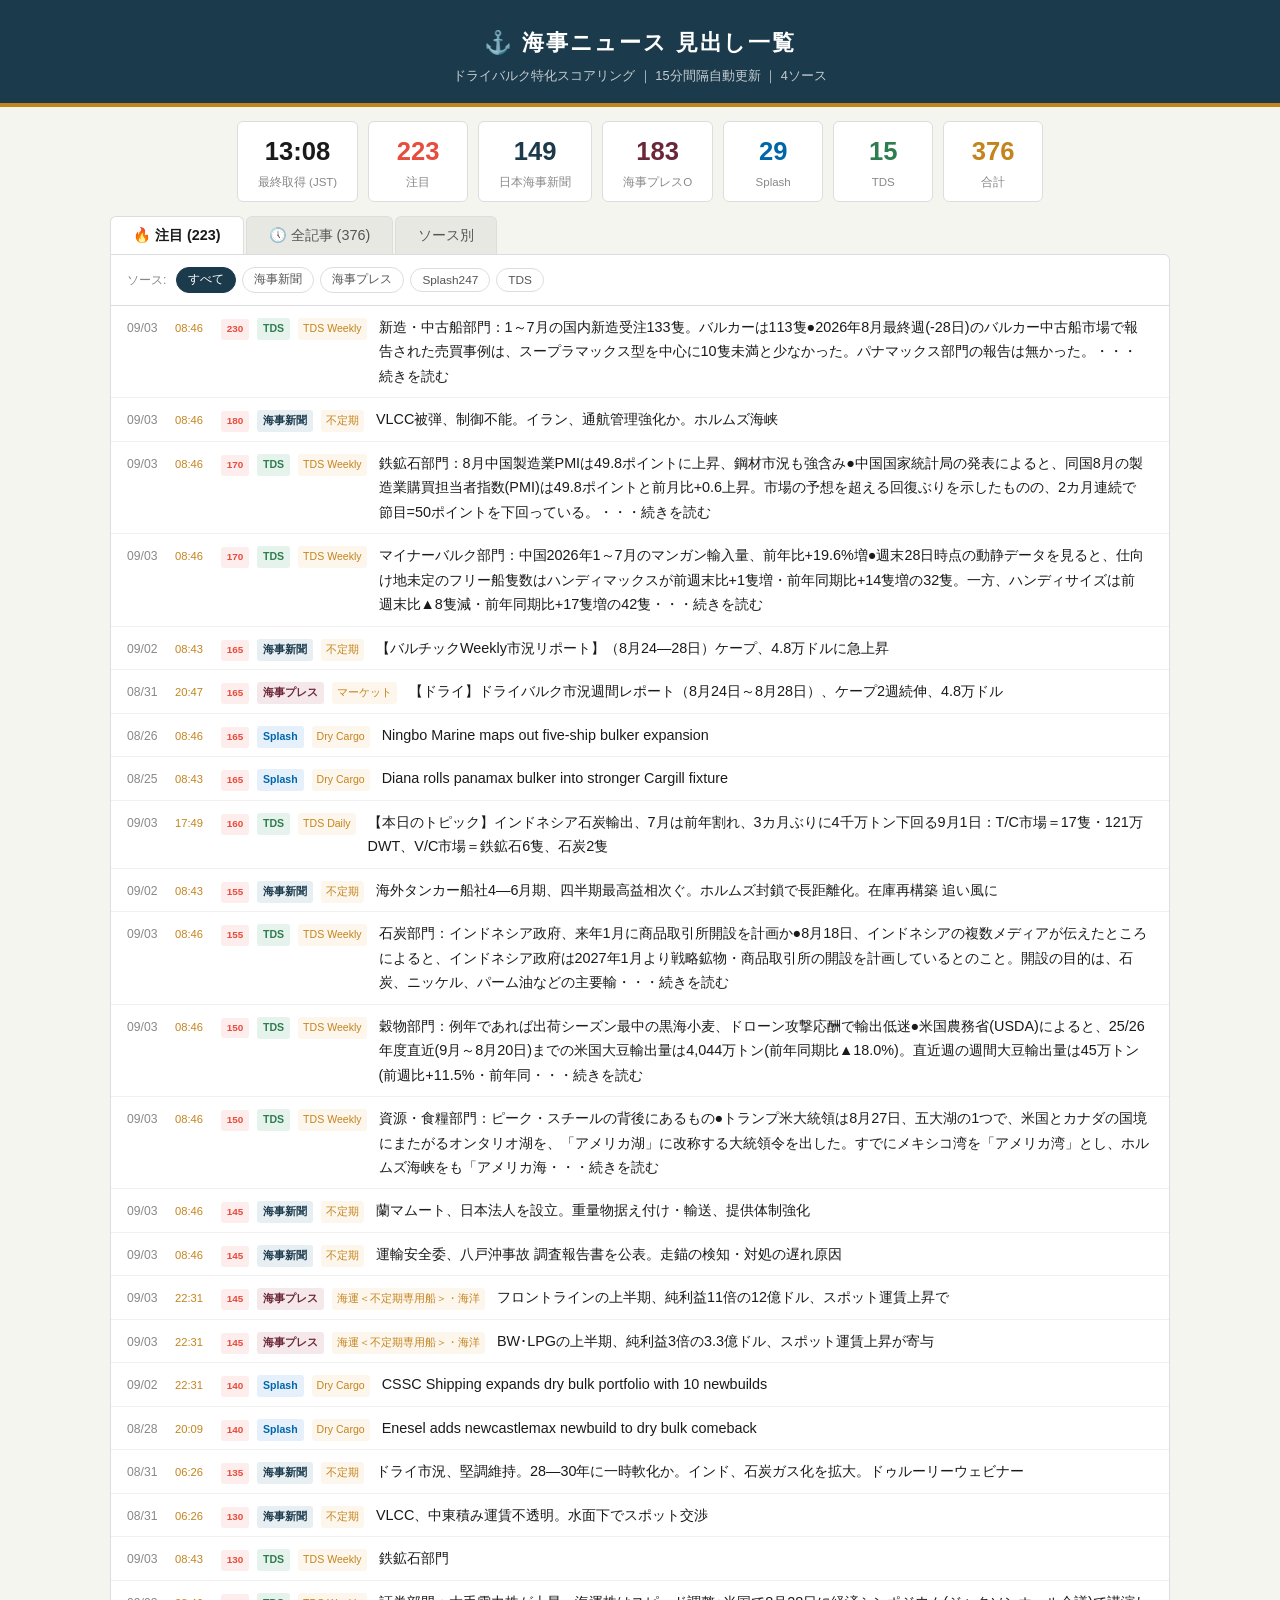
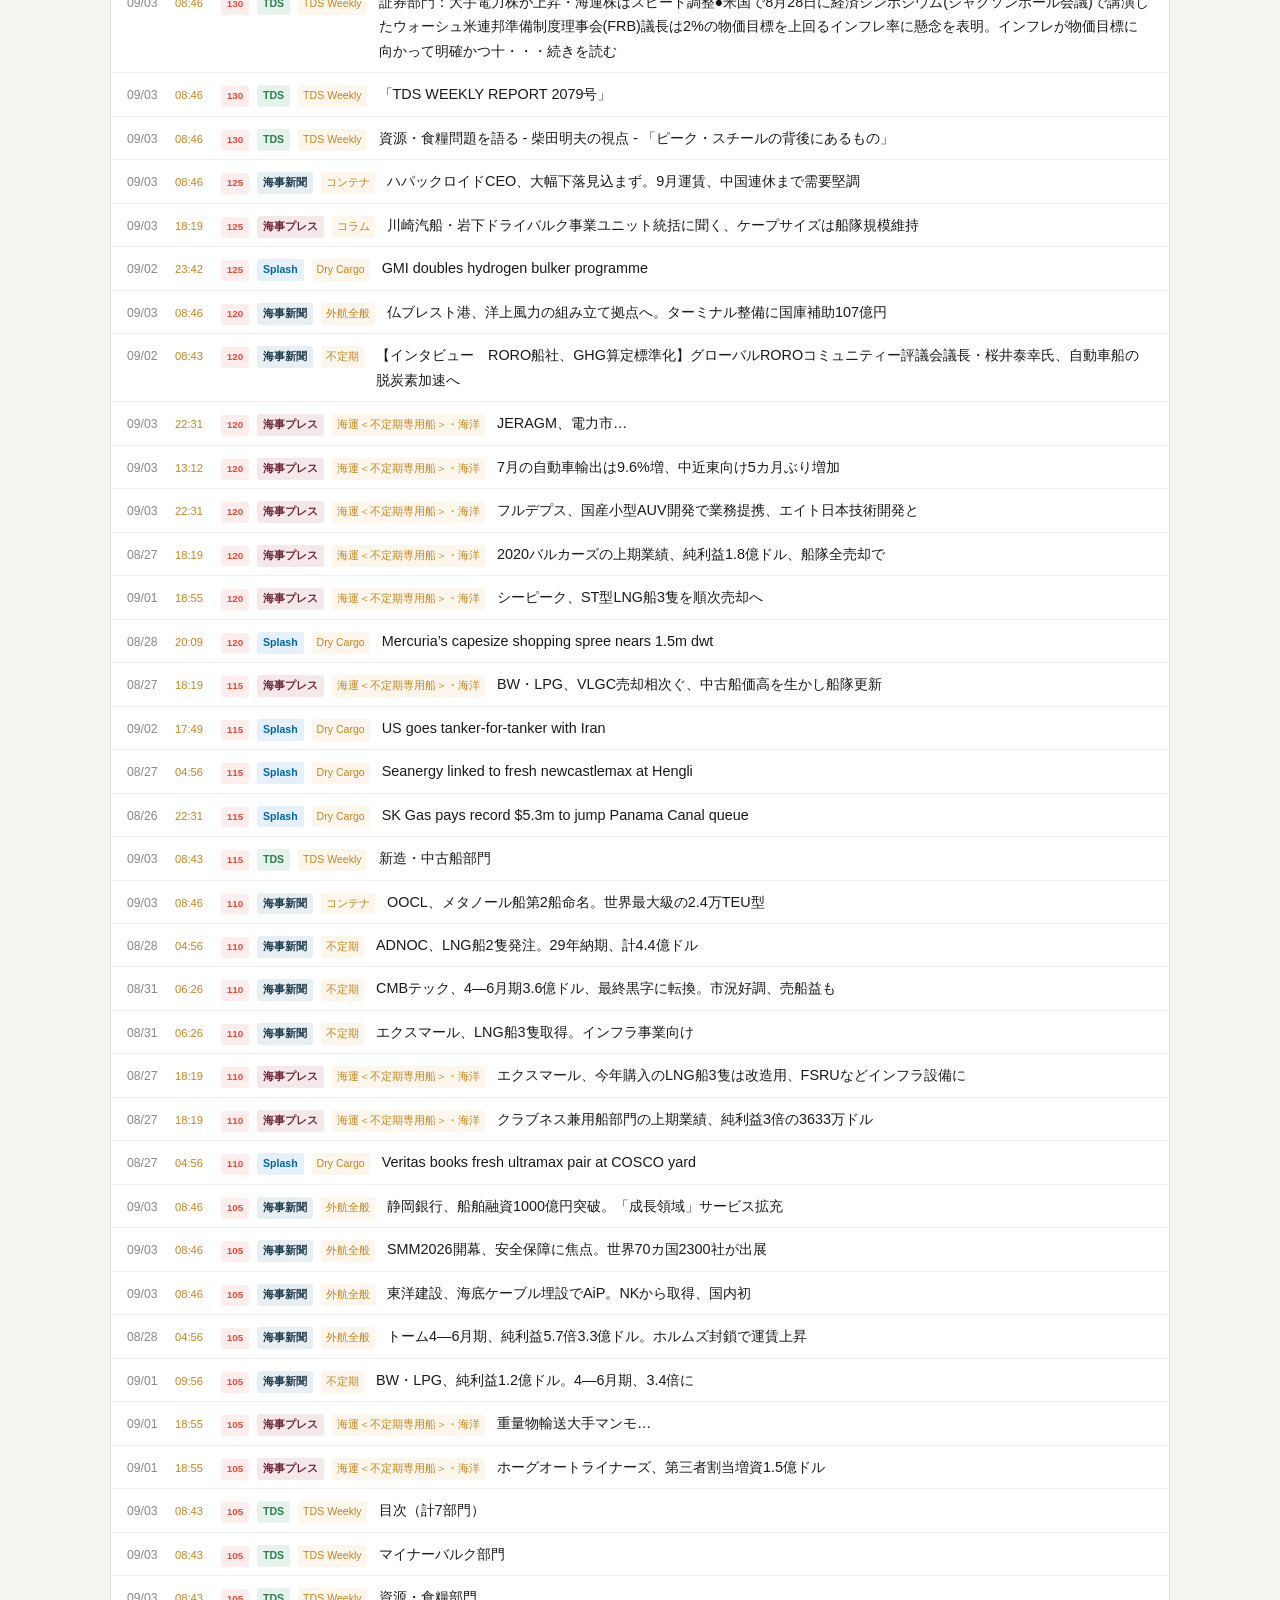
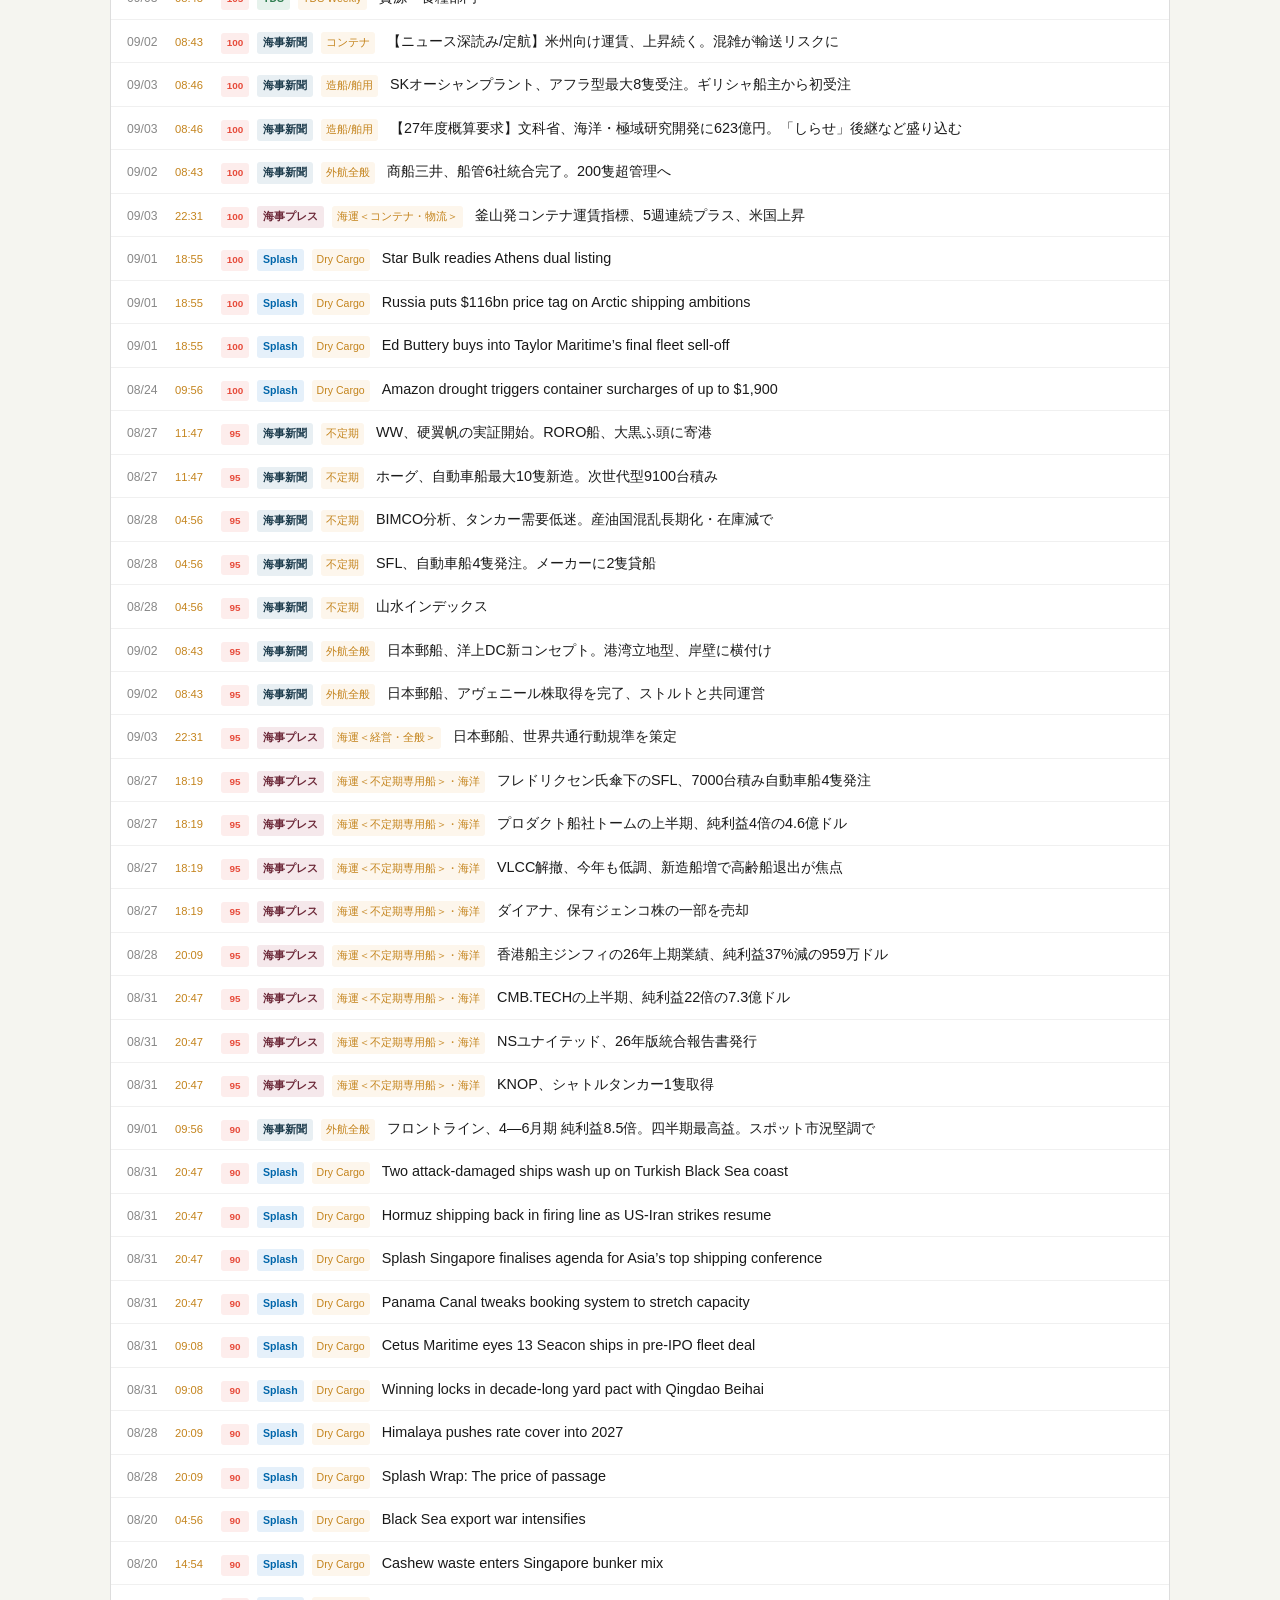
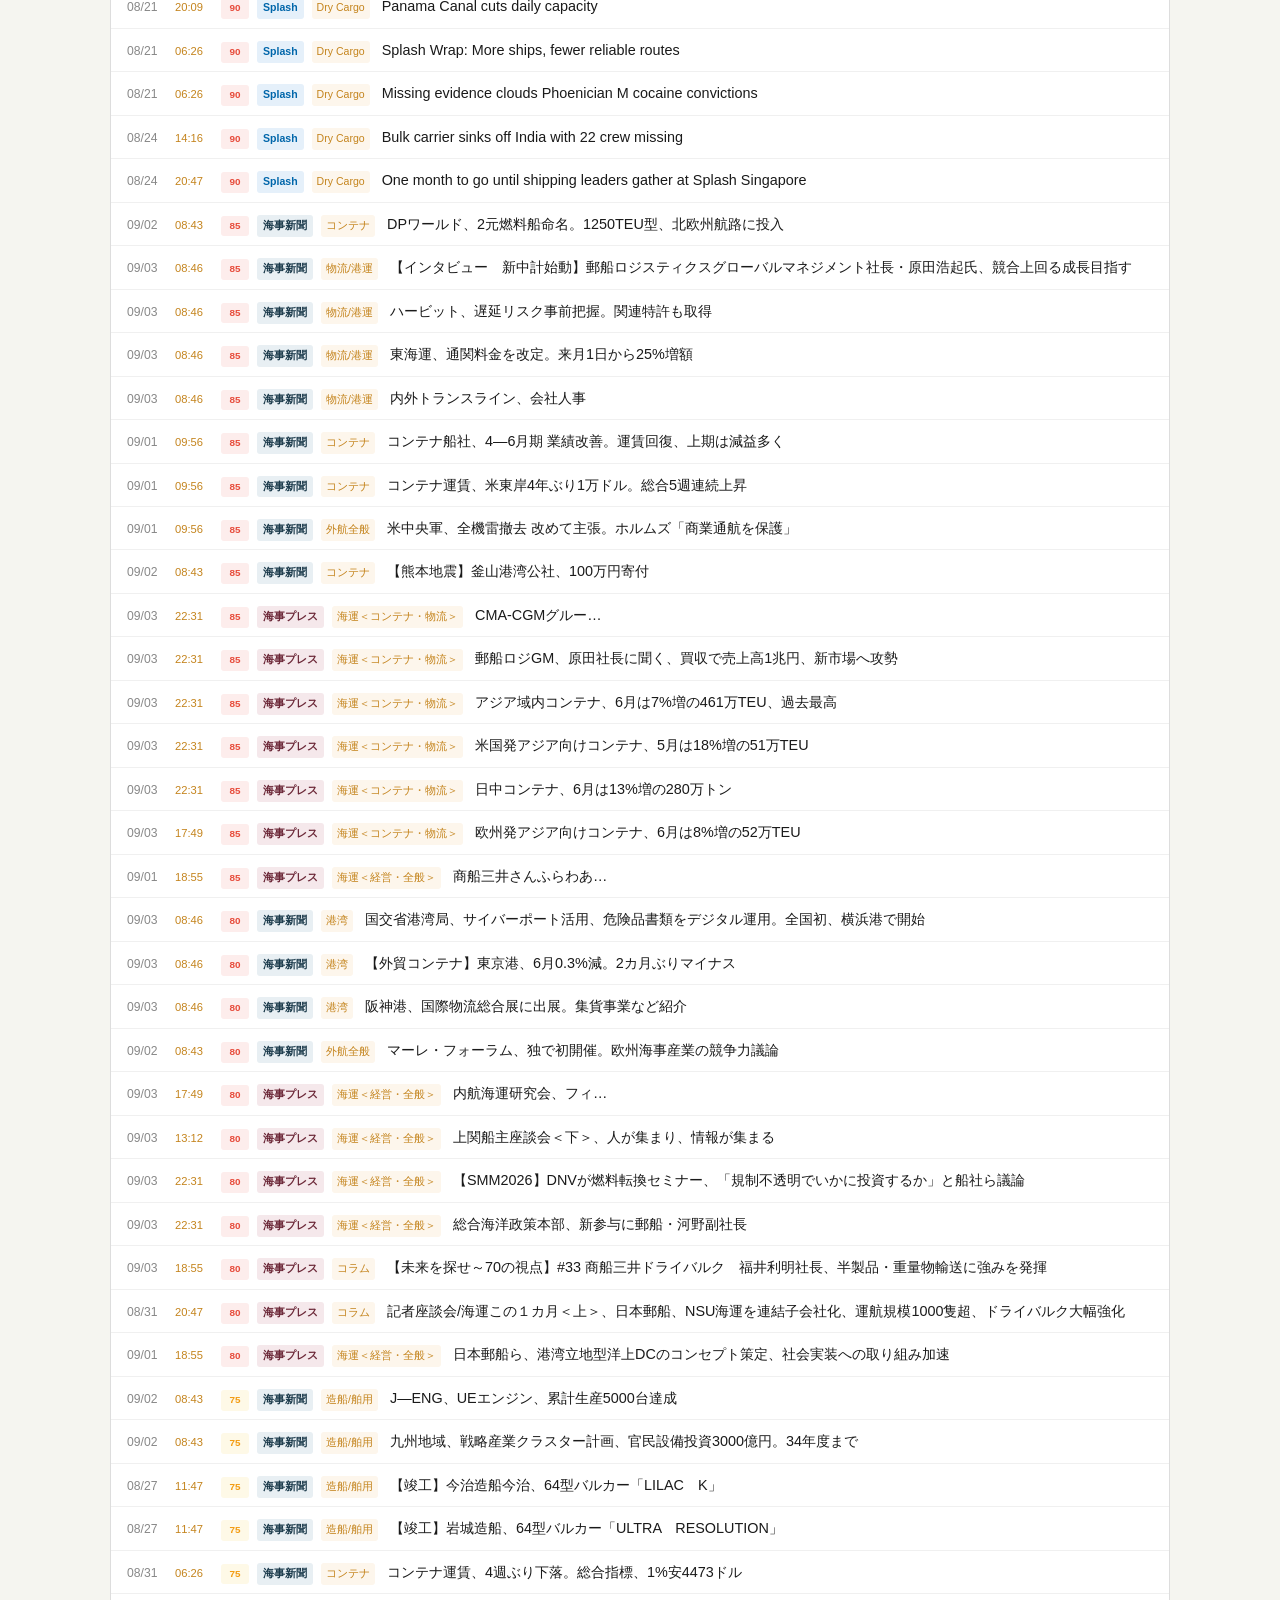
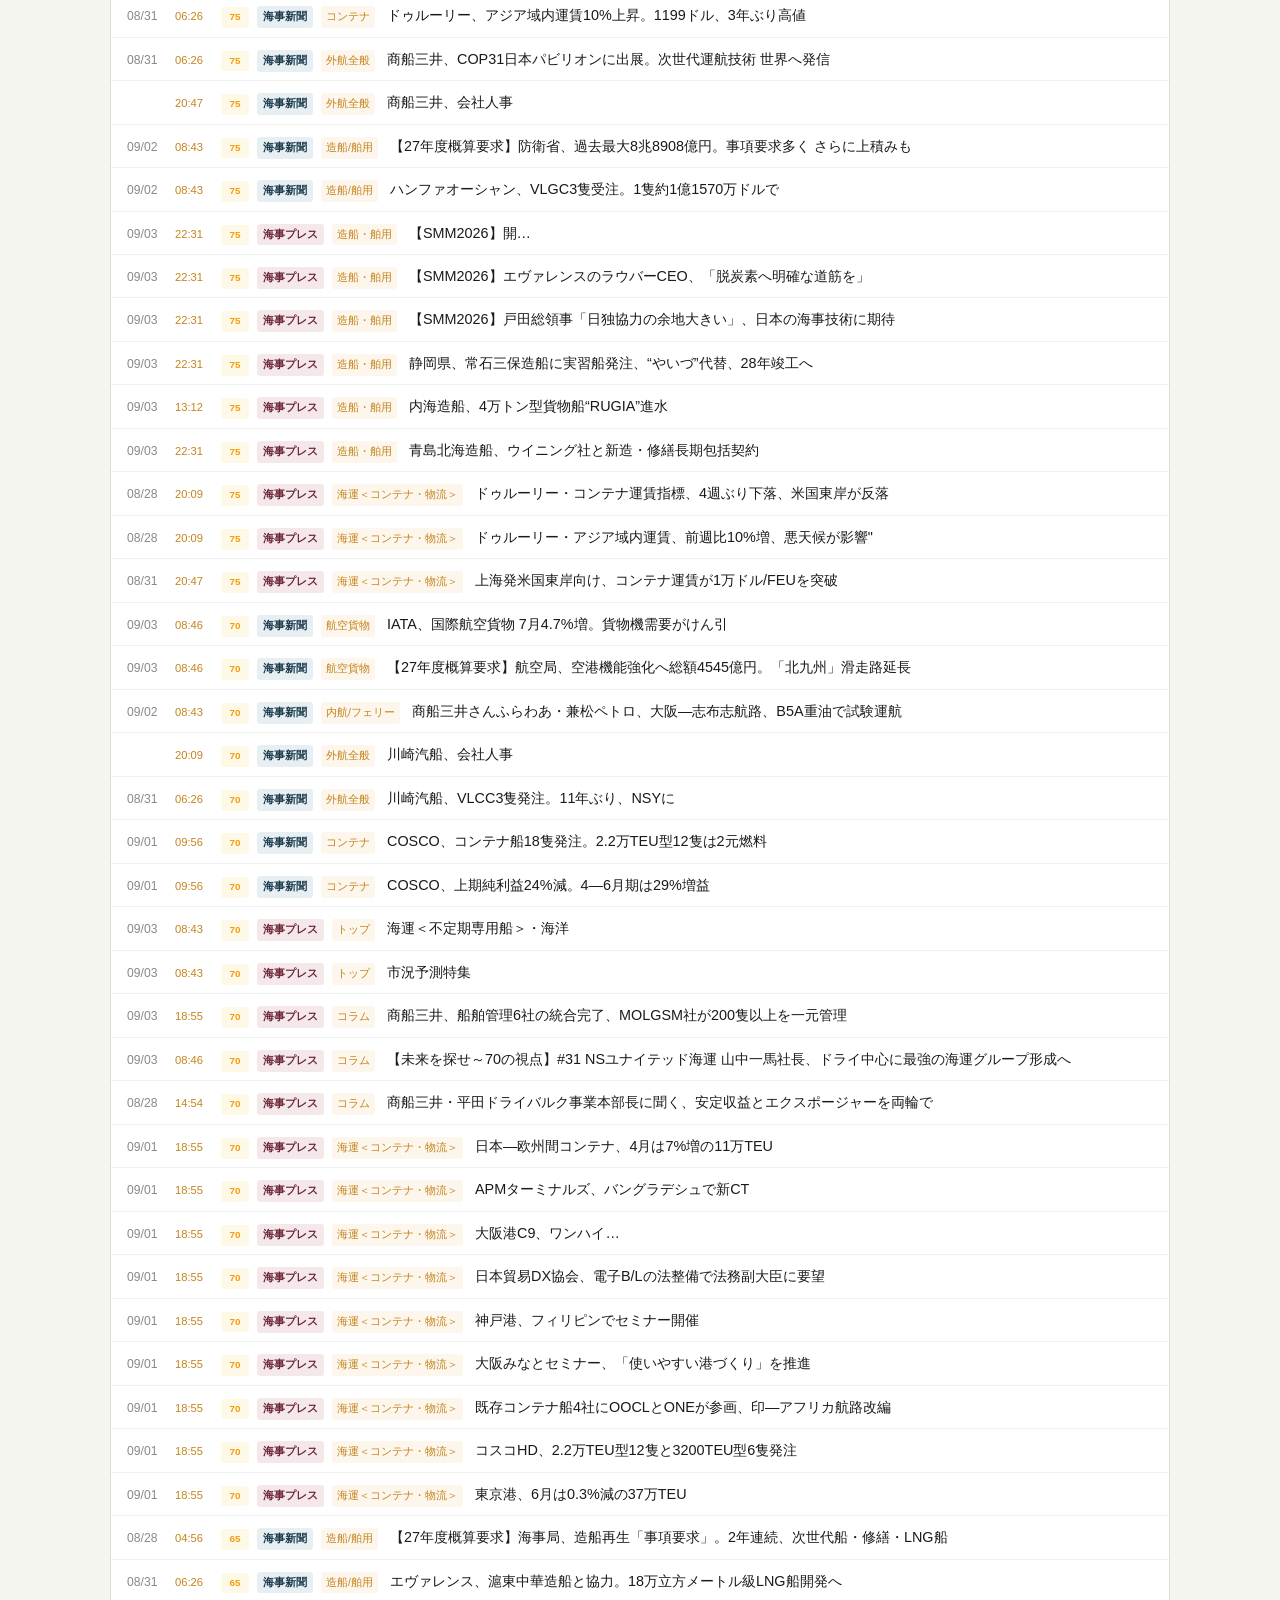
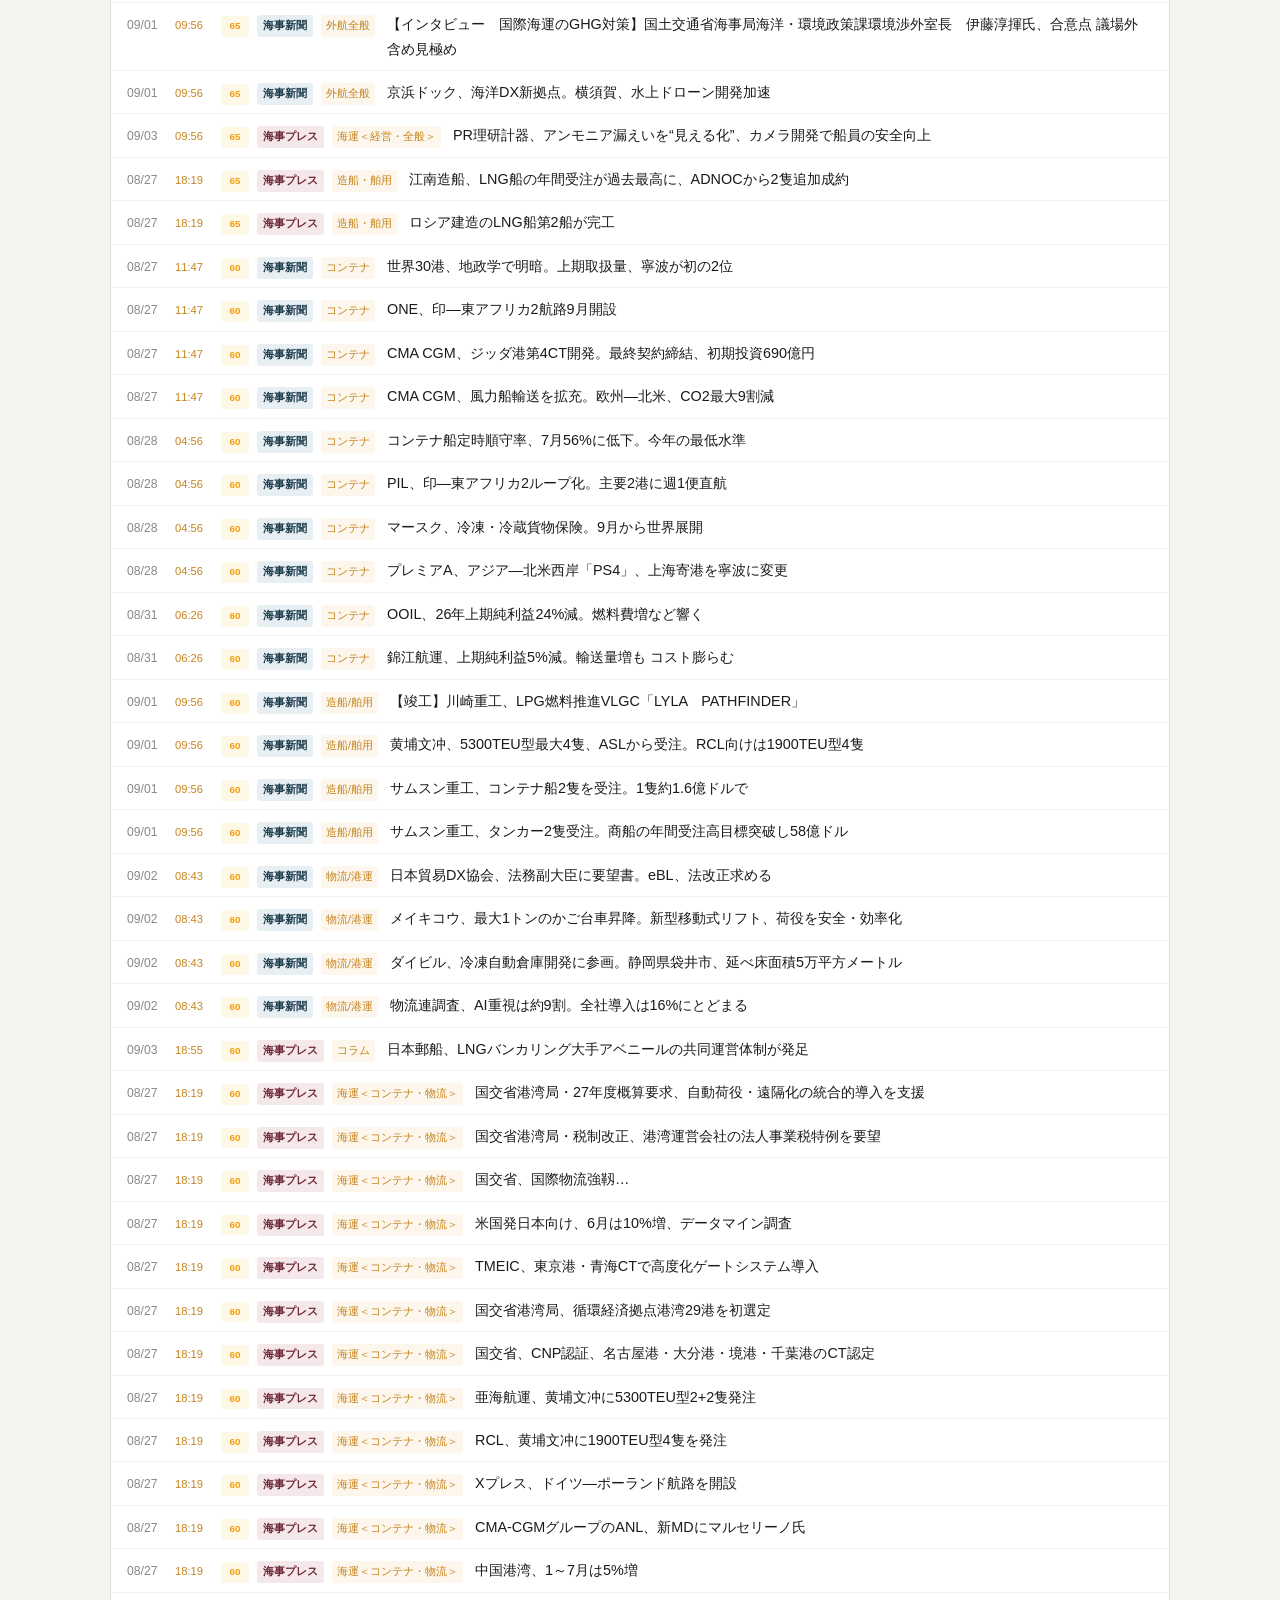
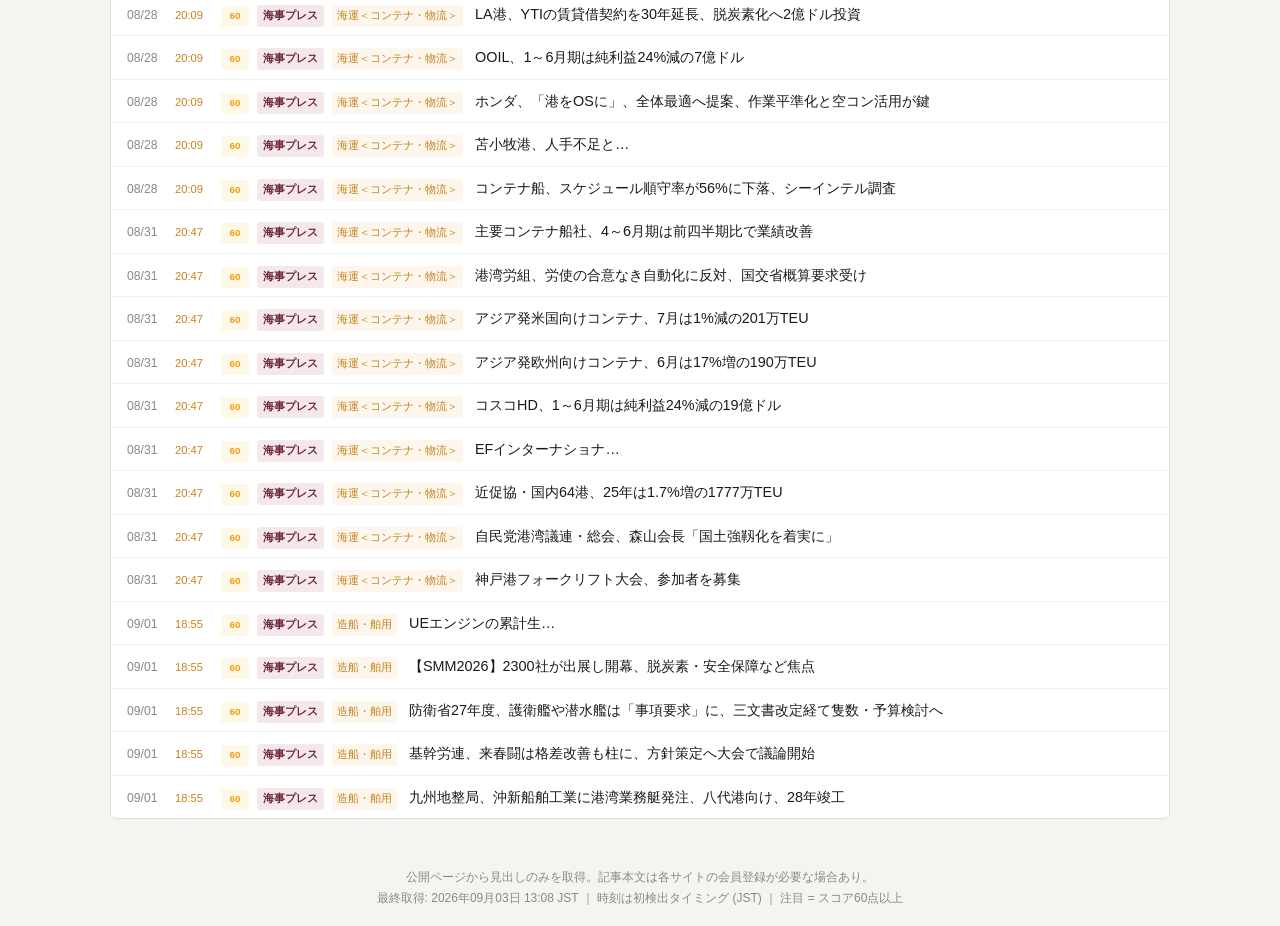
==== index.html @ 58a92c21 "Update 13:08 JST" ====
<!DOCTYPE html>
<html lang="ja"><head><meta charset="UTF-8"><meta name="viewport" content="width=device-width,initial-scale=1.0">
<title>海事ニュース - 2026年09月03日 13:08</title>
<style>
:root{--bg:#f5f5f0;--card:#fff;--jmd:#1b3a4b;--jmd-l:#e8eff3;--kp:#6b2737;--kp-l:#f5e8eb;
--sp:#0066aa;--sp-l:#e5f0fa;--td:#2e7d4f;--td-l:#e6f2ec;--text:#1a1a1a;--tm:#555;--tl:#888;--bdr:#ddd;--acc:#c4841d;--acc-bg:#fdf6ec;--hov:#f0f4f8;--r:6px;
--hi:#e74c3c;--hi-bg:#fdedec;--md:#f39c12;--md-bg:#fef9e7;--lo:#95a5a6;--lo-bg:#f2f3f4}
*{margin:0;padding:0;box-sizing:border-box}
body{font-family:"Noto Sans JP","Hiragino Kaku Gothic ProN","Meiryo",sans-serif;background:var(--bg);color:var(--text);line-height:1.7}
.hd{background:var(--jmd);color:#fff;padding:24px 24px 16px;text-align:center;border-bottom:4px solid var(--acc)}
.hd h1{font-size:1.4em;font-weight:700;letter-spacing:.08em;margin-bottom:3px}
.hd .m{font-size:.8em;opacity:.75}
.sts{display:flex;justify-content:center;gap:10px;padding:14px 20px;flex-wrap:wrap}
.st{background:var(--card);border:1px solid var(--bdr);border-radius:var(--r);padding:8px 20px;text-align:center;min-width:100px}
.st .n{font-size:1.6em;font-weight:700}
.st .n.j{color:var(--jmd)}.st .n.k{color:var(--kp)}.st .n.t{color:var(--acc)}
.st .l{font-size:.72em;color:var(--tl)}
.tb{display:flex;max-width:1100px;margin:0 auto;padding:0 20px;gap:2px}
.tbtn{padding:9px 22px;font-size:.9em;font-weight:500;border:1px solid var(--bdr);border-bottom:none;
border-radius:var(--r) var(--r) 0 0;background:#e8e8e3;color:var(--tm);cursor:pointer;transition:all .15s;font-family:inherit}
.tbtn:hover{background:#ddd}.tbtn.a{background:var(--card);color:var(--text);font-weight:700;position:relative;z-index:1}
.tc{display:none;max-width:1100px;margin:0 auto;padding:0 20px 30px}.tc.a{display:block}
.tp{background:var(--card);border:1px solid var(--bdr);border-radius:0 var(--r) var(--r) var(--r);overflow:hidden}
.sh{font-size:1em;font-weight:700;padding:10px 16px;color:#fff}.sh.j{background:var(--jmd)}.sh.k{background:var(--kp)}.sh.s{background:var(--sp)}.sh.t{background:var(--td)}
.ct{border-bottom:1px solid var(--bdr);padding:12px 16px}.ct:last-child{border-bottom:none}
.cn{font-weight:700;font-size:.8em;color:var(--tl);letter-spacing:.04em;margin-bottom:6px;padding-bottom:4px;border-bottom:2px solid var(--bdr)}
.al{list-style:none}
.al li{display:flex;align-items:baseline;gap:8px;padding:4px 0;border-bottom:1px dotted #e5e5e5}
.al li:last-child{border-bottom:none}
.al .d{flex-shrink:0;font-size:.76em;color:var(--tl);font-weight:500;min-width:40px;font-variant-numeric:tabular-nums}
.al .fs{flex-shrink:0;font-size:.7em;color:var(--acc);font-weight:500;min-width:38px;font-variant-numeric:tabular-nums}
.al a{color:var(--text);text-decoration:none;font-size:.9em;padding:2px 4px;border-radius:3px;transition:all .12s;flex:1}
.al a:hover{background:var(--hov);color:var(--jmd)}
.li{display:flex;align-items:baseline;gap:8px;padding:7px 16px;border-bottom:1px solid #f0f0f0;transition:background .12s}
.li:hover{background:var(--hov)}.li:last-child{border-bottom:none}
.li .d{flex-shrink:0;font-size:.76em;color:var(--tl);font-weight:500;min-width:40px;font-variant-numeric:tabular-nums}
.li .fs{flex-shrink:0;font-size:.7em;color:var(--acc);font-weight:500;min-width:38px;font-variant-numeric:tabular-nums}
.li .st2{flex-shrink:0;font-size:.66em;font-weight:700;padding:2px 6px;border-radius:3px}
.li .st2.j{background:var(--jmd-l);color:var(--jmd)}.li .st2.k{background:var(--kp-l);color:var(--kp)}.li .st2.s{background:var(--sp-l);color:var(--sp)}.li .st2.t{background:var(--td-l);color:var(--td)}
.li .ct2{flex-shrink:0;font-size:.66em;font-weight:500;padding:2px 5px;border-radius:3px;background:var(--acc-bg);color:var(--acc)}
.li .sc{flex-shrink:0;font-size:.62em;font-weight:700;padding:2px 5px;border-radius:3px;min-width:28px;text-align:center}
.li .sc.hi{background:var(--hi-bg);color:var(--hi)}.li .sc.md{background:var(--md-bg);color:var(--md)}.li .sc.lo{background:var(--lo-bg);color:var(--lo)}
.li a{color:var(--text);text-decoration:none;font-size:.9em;flex:1;padding:2px 4px;border-radius:3px}
.li a:hover{color:var(--jmd)}
.fl{padding:12px 16px;border-bottom:1px solid var(--bdr);display:flex;gap:6px;flex-wrap:wrap;align-items:center}
.fl .lb{font-size:.76em;color:var(--tl);margin-right:4px;font-weight:500}
.fb{font-size:.74em;padding:4px 11px;border:1px solid var(--bdr);border-radius:20px;background:var(--card);
color:var(--tm);cursor:pointer;transition:all .12s;font-family:inherit}
.fb:hover{border-color:var(--jmd);color:var(--jmd)}.fb.a{background:var(--jmd);color:#fff;border-color:var(--jmd)}
.ft{text-align:center;padding:18px;font-size:.75em;color:var(--tl);max-width:1100px;margin:0 auto}
.empty{padding:30px;text-align:center;color:var(--tl);font-size:.9em}
@media(max-width:600px){.li{flex-wrap:wrap;gap:3px}.li .ct2,.li .sc{display:none}.tbtn{padding:7px 12px;font-size:.82em}}
</style></head><body>
<div class="hd"><h1>&#9875; 海事ニュース 見出し一覧</h1><div class="m">ドライバルク特化スコアリング ｜ 15分間隔自動更新 ｜ 4ソース</div></div>
<div class="sts">
<div class="st"><div class="n tm">13:08</div><div class="l">最終取得 (JST)</div></div>
<div class="st"><div class="n" style="color:var(--hi)">223</div><div class="l">注目</div></div>
<div class="st"><div class="n" style="color:var(--jmd)">149</div><div class="l">日本海事新聞</div></div>
<div class="st"><div class="n" style="color:var(--kp)">183</div><div class="l">海事プレスO</div></div>
<div class="st"><div class="n" style="color:var(--sp)">29</div><div class="l">Splash</div></div>
<div class="st"><div class="n" style="color:var(--td)">15</div><div class="l">TDS</div></div>
<div class="st"><div class="n" style="color:var(--acc)">376</div><div class="l">合計</div></div>

</div>
<div class="tb">
<button class="tbtn a" onclick="switchTab('hot')">&#128293; 注目 (223)</button>
<button class="tbtn" onclick="switchTab('all')">&#128340; 全記事 (376)</button>
<button class="tbtn" onclick="switchTab('source')">ソース別</button>
</div>
<div class="tc a" id="tab-hot"><div class="tp">
<div class="fl"><span class="lb">ソース:</span><button class="fb a" onclick="filterSrc('all',this)">すべて</button><button class="fb" onclick="filterSrc('j',this)">海事新聞</button><button class="fb" onclick="filterSrc('k',this)">海事プレス</button><button class="fb" onclick="filterSrc('s',this)">Splash247</button><button class="fb" onclick="filterSrc('t',this)">TDS</button></div>
<div class="li" data-s="t"><span class="d">09/03</span><span class="fs" title="初検出 JST">08:46</span><span class="sc hi">230</span><span class="st2 t">TDS</span><span class="ct2">TDS Weekly</span><a href="https://www.tramp.co.jp/fenet/weekly_general/detail/1233/7985/6" target="_blank">新造・中古船部門：1～7月の国内新造受注133隻。バルカーは113隻●2026年8月最終週(-28日)のバルカー中古船市場で報告された売買事例は、スープラマックス型を中心に10隻未満と少なかった。パナマックス部門の報告は無かった。・・・続きを読む</a></div>
<div class="li" data-s="j"><span class="d">09/03</span><span class="fs" title="初検出 JST">08:46</span><span class="sc hi">180</span><span class="st2 j">海事新聞</span><span class="ct2">不定期</span><a href="https://www.jmd.co.jp/article.php?no=318393" target="_blank">VLCC被弾、制御不能。イラン、通航管理強化か。ホルムズ海峡</a></div>
<div class="li" data-s="t"><span class="d">09/03</span><span class="fs" title="初検出 JST">08:46</span><span class="sc hi">170</span><span class="st2 t">TDS</span><span class="ct2">TDS Weekly</span><a href="https://www.tramp.co.jp/fenet/weekly_general/detail/1233/7989/1" target="_blank">鉄鉱石部門：8月中国製造業PMIは49.8ポイントに上昇、鋼材市況も強含み●中国国家統計局の発表によると、同国8月の製造業購買担当者指数(PMI)は49.8ポイントと前月比+0.6上昇。市場の予想を超える回復ぶりを示したものの、2カ月連続で節目=50ポイントを下回っている。・・・続きを読む</a></div>
<div class="li" data-s="t"><span class="d">09/03</span><span class="fs" title="初検出 JST">08:46</span><span class="sc hi">170</span><span class="st2 t">TDS</span><span class="ct2">TDS Weekly</span><a href="https://www.tramp.co.jp/fenet/weekly_general/detail/1233/7986/4" target="_blank">マイナーバルク部門：中国2026年1～7月のマンガン輸入量、前年比+19.6%増●週末28日時点の動静データを見ると、仕向け地未定のフリー船隻数はハンディマックスが前週末比+1隻増・前年同期比+14隻増の32隻。一方、ハンディサイズは前週末比▲8隻減・前年同期比+17隻増の42隻・・・続きを読む</a></div>
<div class="li" data-s="j"><span class="d">09/02</span><span class="fs" title="初検出 JST">08:43</span><span class="sc hi">165</span><span class="st2 j">海事新聞</span><span class="ct2">不定期</span><a href="https://www.jmd.co.jp/article.php?no=318340" target="_blank">【バルチックWeekly市況リポート】（8月24―28日）ケープ、4.8万ドルに急上昇</a></div>
<div class="li" data-s="k"><span class="d">08/31</span><span class="fs" title="初検出 JST">20:47</span><span class="sc hi">165</span><span class="st2 k">海事プレス</span><span class="ct2">マーケット</span><a href="https://www.kaijipress.com/markets/dry/2026/09/203952/" target="_blank">【ドライ】ドライバルク市況週間レポート（8月24日～8月28日）、ケープ2週続伸、4.8万ドル</a></div>
<div class="li" data-s="s"><span class="d">08/26</span><span class="fs" title="初検出 JST">08:46</span><span class="sc hi">165</span><span class="st2 s">Splash</span><span class="ct2">Dry Cargo</span><a href="https://splash247.com/ningbo-marine-maps-out-five-ship-bulker-expansion/" target="_blank">Ningbo Marine maps out five-ship bulker expansion</a></div>
<div class="li" data-s="s"><span class="d">08/25</span><span class="fs" title="初検出 JST">08:43</span><span class="sc hi">165</span><span class="st2 s">Splash</span><span class="ct2">Dry Cargo</span><a href="https://splash247.com/diana-rolls-panamax-bulker-into-stronger-cargill-fixture/" target="_blank">Diana rolls panamax bulker into stronger Cargill fixture</a></div>
<div class="li" data-s="t"><span class="d">09/03</span><span class="fs" title="初検出 JST">17:49</span><span class="sc hi">160</span><span class="st2 t">TDS</span><span class="ct2">TDS Daily</span><a href="https://www.tramp.co.jp/fenet/daily_report" target="_blank">【本日のトピック】インドネシア石炭輸出、7月は前年割れ、3カ月ぶりに4千万トン下回る9月1日：T/C市場＝17隻・121万DWT、V/C市場＝鉄鉱石6隻、石炭2隻</a></div>
<div class="li" data-s="j"><span class="d">09/02</span><span class="fs" title="初検出 JST">08:43</span><span class="sc hi">155</span><span class="st2 j">海事新聞</span><span class="ct2">不定期</span><a href="https://www.jmd.co.jp/article.php?no=318369" target="_blank">海外タンカー船社4―6月期、四半期最高益相次ぐ。ホルムズ封鎖で長距離化。在庫再構築 追い風に</a></div>
<div class="li" data-s="t"><span class="d">09/03</span><span class="fs" title="初検出 JST">08:46</span><span class="sc hi">155</span><span class="st2 t">TDS</span><span class="ct2">TDS Weekly</span><a href="https://www.tramp.co.jp/fenet/weekly_general/detail/1233/7988/2" target="_blank">石炭部門：インドネシア政府、来年1月に商品取引所開設を計画か●8月18日、インドネシアの複数メディアが伝えたところによると、インドネシア政府は2027年1月より戦略鉱物・商品取引所の開設を計画しているとのこと。開設の目的は、石炭、ニッケル、パーム油などの主要輸・・・続きを読む</a></div>
<div class="li" data-s="t"><span class="d">09/03</span><span class="fs" title="初検出 JST">08:46</span><span class="sc hi">150</span><span class="st2 t">TDS</span><span class="ct2">TDS Weekly</span><a href="https://www.tramp.co.jp/fenet/weekly_general/detail/1233/7987/3" target="_blank">穀物部門：例年であれば出荷シーズン最中の黒海小麦、ドローン攻撃応酬で輸出低迷●米国農務省(USDA)によると、25/26年度直近(9月～8月20日)までの米国大豆輸出量は4,044万トン(前年同期比▲18.0%)。直近週の週間大豆輸出量は45万トン(前週比+11.5%・前年同・・・続きを読む</a></div>
<div class="li" data-s="t"><span class="d">09/03</span><span class="fs" title="初検出 JST">08:46</span><span class="sc hi">150</span><span class="st2 t">TDS</span><span class="ct2">TDS Weekly</span><a href="https://www.tramp.co.jp/fenet/weekly_general/detail/1233/7984/8" target="_blank">資源・食糧部門：ピーク・スチールの背後にあるもの●トランプ米大統領は8月27日、五大湖の1つで、米国とカナダの国境にまたがるオンタリオ湖を、「アメリカ湖」に改称する大統領令を出した。すでにメキシコ湾を「アメリカ湾」とし、ホルムズ海峡をも「アメリカ海・・・続きを読む</a></div>
<div class="li" data-s="j"><span class="d">09/03</span><span class="fs" title="初検出 JST">08:46</span><span class="sc hi">145</span><span class="st2 j">海事新聞</span><span class="ct2">不定期</span><a href="https://www.jmd.co.jp/article.php?no=318378" target="_blank">蘭マムート、日本法人を設立。重量物据え付け・輸送、提供体制強化</a></div>
<div class="li" data-s="j"><span class="d">09/03</span><span class="fs" title="初検出 JST">08:46</span><span class="sc hi">145</span><span class="st2 j">海事新聞</span><span class="ct2">不定期</span><a href="https://www.jmd.co.jp/article.php?no=318379" target="_blank">運輸安全委、八戸沖事故 調査報告書を公表。走錨の検知・対処の遅れ原因</a></div>
<div class="li" data-s="k"><span class="d">09/03</span><span class="fs" title="初検出 JST">22:31</span><span class="sc hi">145</span><span class="st2 k">海事プレス</span><span class="ct2">海運＜不定期専用船＞・海洋</span><a href="https://www.kaijipress.com/news/tramper/2026/09/204021/" target="_blank">フロントラインの上半期、純利益11倍の12億ドル、スポット運賃上昇で</a></div>
<div class="li" data-s="k"><span class="d">09/03</span><span class="fs" title="初検出 JST">22:31</span><span class="sc hi">145</span><span class="st2 k">海事プレス</span><span class="ct2">海運＜不定期専用船＞・海洋</span><a href="https://www.kaijipress.com/news/tramper/2026/09/204023/" target="_blank">BW･LPGの上半期、純利益3倍の3.3億ドル、スポット運賃上昇が寄与</a></div>
<div class="li" data-s="s"><span class="d">09/02</span><span class="fs" title="初検出 JST">22:31</span><span class="sc hi">140</span><span class="st2 s">Splash</span><span class="ct2">Dry Cargo</span><a href="https://splash247.com/cssc-shipping-expands-dry-bulk-portfolio-with-10-newbuilds/" target="_blank">CSSC Shipping expands dry bulk portfolio with 10 newbuilds</a></div>
<div class="li" data-s="s"><span class="d">08/28</span><span class="fs" title="初検出 JST">20:09</span><span class="sc hi">140</span><span class="st2 s">Splash</span><span class="ct2">Dry Cargo</span><a href="https://splash247.com/enesel-adds-newcastlemax-newbuild-to-dry-bulk-comeback/" target="_blank">Enesel adds newcastlemax newbuild to dry bulk comeback</a></div>
<div class="li" data-s="j"><span class="d">08/31</span><span class="fs" title="初検出 JST">06:26</span><span class="sc hi">135</span><span class="st2 j">海事新聞</span><span class="ct2">不定期</span><a href="https://www.jmd.co.jp/article.php?no=318269" target="_blank">ドライ市況、堅調維持。28―30年に一時軟化か。インド、石炭ガス化を拡大。ドゥルーリーウェビナー</a></div>
<div class="li" data-s="j"><span class="d">08/31</span><span class="fs" title="初検出 JST">06:26</span><span class="sc hi">130</span><span class="st2 j">海事新聞</span><span class="ct2">不定期</span><a href="https://www.jmd.co.jp/article.php?no=318273" target="_blank">VLCC、中東積み運賃不透明。水面下でスポット交渉</a></div>
<div class="li" data-s="t"><span class="d">09/03</span><span class="fs" title="初検出 JST">08:43</span><span class="sc hi">130</span><span class="st2 t">TDS</span><span class="ct2">TDS Weekly</span><a href="https://www.tramp.co.jp/fenet/weekly_general/detail_by_order/1" target="_blank">鉄鉱石部門</a></div>
<div class="li" data-s="t"><span class="d">09/03</span><span class="fs" title="初検出 JST">08:46</span><span class="sc hi">130</span><span class="st2 t">TDS</span><span class="ct2">TDS Weekly</span><a href="https://www.tramp.co.jp/fenet/weekly_general/detail/1233/7983/7" target="_blank">証券部門：大手電力株が上昇・海運株はスピード調整●米国で8月28日に経済シンポジウム(ジャクソンホール会議)で講演したウォーシュ米連邦準備制度理事会(FRB)議長は2%の物価目標を上回るインフレ率に懸念を表明。インフレが物価目標に向かって明確かつ十・・・続きを読む</a></div>
<div class="li" data-s="t"><span class="d">09/03</span><span class="fs" title="初検出 JST">08:46</span><span class="sc hi">130</span><span class="st2 t">TDS</span><span class="ct2">TDS Weekly</span><a href="http://www.tramp.co.jp/fenet/weekly_report" target="_blank">「TDS WEEKLY REPORT 2079号」</a></div>
<div class="li" data-s="t"><span class="d">09/03</span><span class="fs" title="初検出 JST">08:46</span><span class="sc hi">130</span><span class="st2 t">TDS</span><span class="ct2">TDS Weekly</span><a href="http://www.tramp.co.jp/fenet/weekly_general/detail2/1233" target="_blank">資源・食糧問題を語る - 柴田明夫の視点 - 「ピーク・スチールの背後にあるもの」</a></div>
<div class="li" data-s="j"><span class="d">09/03</span><span class="fs" title="初検出 JST">08:46</span><span class="sc hi">125</span><span class="st2 j">海事新聞</span><span class="ct2">コンテナ</span><a href="https://www.jmd.co.jp/article.php?no=318394" target="_blank">ハパックロイドCEO、大幅下落見込まず。9月運賃、中国連休まで需要堅調</a></div>
<div class="li" data-s="k"><span class="d">09/03</span><span class="fs" title="初検出 JST">18:19</span><span class="sc hi">125</span><span class="st2 k">海事プレス</span><span class="ct2">コラム</span><a href="https://www.kaijipress.com/news/tramper/2026/08/203895/" target="_blank">川崎汽船・岩下ドライバルク事業ユニット統括に聞く、ケープサイズは船隊規模維持</a></div>
<div class="li" data-s="s"><span class="d">09/02</span><span class="fs" title="初検出 JST">23:42</span><span class="sc hi">125</span><span class="st2 s">Splash</span><span class="ct2">Dry Cargo</span><a href="https://splash247.com/gmi-doubles-hydrogen-bulker-programme/" target="_blank">GMI doubles hydrogen bulker programme</a></div>
<div class="li" data-s="j"><span class="d">09/03</span><span class="fs" title="初検出 JST">08:46</span><span class="sc hi">120</span><span class="st2 j">海事新聞</span><span class="ct2">外航全般</span><a href="https://www.jmd.co.jp/article.php?no=318390" target="_blank">仏ブレスト港、洋上風力の組み立て拠点へ。ターミナル整備に国庫補助107億円</a></div>
<div class="li" data-s="j"><span class="d">09/02</span><span class="fs" title="初検出 JST">08:43</span><span class="sc hi">120</span><span class="st2 j">海事新聞</span><span class="ct2">不定期</span><a href="https://www.jmd.co.jp/article.php?no=318371" target="_blank">【インタビュー　RORO船社、GHG算定標準化】グローバルROROコミュニティー評議会議長・桜井泰幸氏、自動車船の脱炭素加速へ</a></div>
<div class="li" data-s="k"><span class="d">09/03</span><span class="fs" title="初検出 JST">22:31</span><span class="sc hi">120</span><span class="st2 k">海事プレス</span><span class="ct2">海運＜不定期専用船＞・海洋</span><a href="https://www.kaijipress.com/news/tramper/2026/09/204024/" target="_blank">JERAGM、電力市…</a></div>
<div class="li" data-s="k"><span class="d">09/03</span><span class="fs" title="初検出 JST">13:12</span><span class="sc hi">120</span><span class="st2 k">海事プレス</span><span class="ct2">海運＜不定期専用船＞・海洋</span><a href="https://www.kaijipress.com/news/tramper/2026/09/204005/" target="_blank">7月の自動車輸出は9.6%増、中近東向け5カ月ぶり増加</a></div>
<div class="li" data-s="k"><span class="d">09/03</span><span class="fs" title="初検出 JST">22:31</span><span class="sc hi">120</span><span class="st2 k">海事プレス</span><span class="ct2">海運＜不定期専用船＞・海洋</span><a href="https://www.kaijipress.com/news/tramper/2026/09/204022/" target="_blank">フルデプス、国産小型AUV開発で業務提携、エイト日本技術開発と</a></div>
<div class="li" data-s="k"><span class="d">08/27</span><span class="fs" title="初検出 JST">18:19</span><span class="sc hi">120</span><span class="st2 k">海事プレス</span><span class="ct2">海運＜不定期専用船＞・海洋</span><a href="https://www.kaijipress.com/news/tramper/2026/08/203900/" target="_blank">2020バルカーズの上期業績、純利益1.8億ドル、船隊全売却で</a></div>
<div class="li" data-s="k"><span class="d">09/01</span><span class="fs" title="初検出 JST">18:55</span><span class="sc hi">120</span><span class="st2 k">海事プレス</span><span class="ct2">海運＜不定期専用船＞・海洋</span><a href="https://www.kaijipress.com/news/tramper/2026/09/203988/" target="_blank">シーピーク、ST型LNG船3隻を順次売却へ</a></div>
<div class="li" data-s="s"><span class="d">08/28</span><span class="fs" title="初検出 JST">20:09</span><span class="sc hi">120</span><span class="st2 s">Splash</span><span class="ct2">Dry Cargo</span><a href="https://splash247.com/mercurias-capesize-shopping-spree-nears-1-5m-dwt/" target="_blank">Mercuria’s capesize shopping spree nears 1.5m dwt</a></div>
<div class="li" data-s="k"><span class="d">08/27</span><span class="fs" title="初検出 JST">18:19</span><span class="sc hi">115</span><span class="st2 k">海事プレス</span><span class="ct2">海運＜不定期専用船＞・海洋</span><a href="https://www.kaijipress.com/news/tramper/2026/08/203902/" target="_blank">BW・LPG、VLGC売却相次ぐ、中古船価高を生かし船隊更新</a></div>
<div class="li" data-s="s"><span class="d">09/02</span><span class="fs" title="初検出 JST">17:49</span><span class="sc hi">115</span><span class="st2 s">Splash</span><span class="ct2">Dry Cargo</span><a href="https://splash247.com/us-goes-tanker-for-tanker-with-iran/" target="_blank">US goes tanker-for-tanker with Iran</a></div>
<div class="li" data-s="s"><span class="d">08/27</span><span class="fs" title="初検出 JST">04:56</span><span class="sc hi">115</span><span class="st2 s">Splash</span><span class="ct2">Dry Cargo</span><a href="https://splash247.com/seanergy-linked-to-fresh-newcastlemax-at-hengli/" target="_blank">Seanergy linked to fresh newcastlemax at Hengli</a></div>
<div class="li" data-s="s"><span class="d">08/26</span><span class="fs" title="初検出 JST">22:31</span><span class="sc hi">115</span><span class="st2 s">Splash</span><span class="ct2">Dry Cargo</span><a href="https://splash247.com/sk-gas-pays-record-5-3m-to-jump-panama-canal-queue/" target="_blank">SK Gas pays record $5.3m to jump Panama Canal queue</a></div>
<div class="li" data-s="t"><span class="d">09/03</span><span class="fs" title="初検出 JST">08:43</span><span class="sc hi">115</span><span class="st2 t">TDS</span><span class="ct2">TDS Weekly</span><a href="https://www.tramp.co.jp/fenet/weekly_general/detail_by_order/6" target="_blank">新造・中古船部門</a></div>
<div class="li" data-s="j"><span class="d">09/03</span><span class="fs" title="初検出 JST">08:46</span><span class="sc hi">110</span><span class="st2 j">海事新聞</span><span class="ct2">コンテナ</span><a href="https://www.jmd.co.jp/article.php?no=318395" target="_blank">OOCL、メタノール船第2船命名。世界最大級の2.4万TEU型</a></div>
<div class="li" data-s="j"><span class="d">08/28</span><span class="fs" title="初検出 JST">04:56</span><span class="sc hi">110</span><span class="st2 j">海事新聞</span><span class="ct2">不定期</span><a href="https://www.jmd.co.jp/article.php?no=318230" target="_blank">ADNOC、LNG船2隻発注。29年納期、計4.4億ドル</a></div>
<div class="li" data-s="j"><span class="d">08/31</span><span class="fs" title="初検出 JST">06:26</span><span class="sc hi">110</span><span class="st2 j">海事新聞</span><span class="ct2">不定期</span><a href="https://www.jmd.co.jp/article.php?no=318271" target="_blank">CMBテック、4―6月期3.6億ドル、最終黒字に転換。市況好調、売船益も</a></div>
<div class="li" data-s="j"><span class="d">08/31</span><span class="fs" title="初検出 JST">06:26</span><span class="sc hi">110</span><span class="st2 j">海事新聞</span><span class="ct2">不定期</span><a href="https://www.jmd.co.jp/article.php?no=318272" target="_blank">エクスマール、LNG船3隻取得。インフラ事業向け</a></div>
<div class="li" data-s="k"><span class="d">08/27</span><span class="fs" title="初検出 JST">18:19</span><span class="sc hi">110</span><span class="st2 k">海事プレス</span><span class="ct2">海運＜不定期専用船＞・海洋</span><a href="https://www.kaijipress.com/news/tramper/2026/08/203898/" target="_blank">エクスマール、今年購入のLNG船3隻は改造用、FSRUなどインフラ設備に</a></div>
<div class="li" data-s="k"><span class="d">08/27</span><span class="fs" title="初検出 JST">18:19</span><span class="sc hi">110</span><span class="st2 k">海事プレス</span><span class="ct2">海運＜不定期専用船＞・海洋</span><a href="https://www.kaijipress.com/news/tramper/2026/08/203899/" target="_blank">クラブネス兼用船部門の上期業績、純利益3倍の3633万ドル</a></div>
<div class="li" data-s="s"><span class="d">08/27</span><span class="fs" title="初検出 JST">04:56</span><span class="sc hi">110</span><span class="st2 s">Splash</span><span class="ct2">Dry Cargo</span><a href="https://splash247.com/veritas-books-fresh-ultramax-pair-at-cosco-yard/" target="_blank">Veritas books fresh ultramax pair at COSCO yard</a></div>
<div class="li" data-s="j"><span class="d">09/03</span><span class="fs" title="初検出 JST">08:46</span><span class="sc hi">105</span><span class="st2 j">海事新聞</span><span class="ct2">外航全般</span><a href="https://www.jmd.co.jp/article.php?no=318391" target="_blank">静岡銀行、船舶融資1000億円突破。「成長領域」サービス拡充</a></div>
<div class="li" data-s="j"><span class="d">09/03</span><span class="fs" title="初検出 JST">08:46</span><span class="sc hi">105</span><span class="st2 j">海事新聞</span><span class="ct2">外航全般</span><a href="https://www.jmd.co.jp/article.php?no=318387" target="_blank">SMM2026開幕、安全保障に焦点。世界70カ国2300社が出展</a></div>
<div class="li" data-s="j"><span class="d">09/03</span><span class="fs" title="初検出 JST">08:46</span><span class="sc hi">105</span><span class="st2 j">海事新聞</span><span class="ct2">外航全般</span><a href="https://www.jmd.co.jp/article.php?no=318389" target="_blank">東洋建設、海底ケーブル埋設でAiP。NKから取得、国内初</a></div>
<div class="li" data-s="j"><span class="d">08/28</span><span class="fs" title="初検出 JST">04:56</span><span class="sc hi">105</span><span class="st2 j">海事新聞</span><span class="ct2">外航全般</span><a href="https://www.jmd.co.jp/article.php?no=318236" target="_blank">トーム4―6月期、純利益5.7倍3.3億ドル。ホルムズ封鎖で運賃上昇</a></div>
<div class="li" data-s="j"><span class="d">09/01</span><span class="fs" title="初検出 JST">09:56</span><span class="sc hi">105</span><span class="st2 j">海事新聞</span><span class="ct2">不定期</span><a href="https://www.jmd.co.jp/article.php?no=318315" target="_blank">BW・LPG、純利益1.2億ドル。4―6月期、3.4倍に</a></div>
<div class="li" data-s="k"><span class="d">09/01</span><span class="fs" title="初検出 JST">18:55</span><span class="sc hi">105</span><span class="st2 k">海事プレス</span><span class="ct2">海運＜不定期専用船＞・海洋</span><a href="https://www.kaijipress.com/news/tramper/2026/09/203989/" target="_blank">重量物輸送大手マンモ…</a></div>
<div class="li" data-s="k"><span class="d">09/01</span><span class="fs" title="初検出 JST">18:55</span><span class="sc hi">105</span><span class="st2 k">海事プレス</span><span class="ct2">海運＜不定期専用船＞・海洋</span><a href="https://www.kaijipress.com/news/tramper/2026/09/203990/" target="_blank">ホーグオートライナーズ、第三者割当増資1.5億ドル</a></div>
<div class="li" data-s="t"><span class="d">09/03</span><span class="fs" title="初検出 JST">08:43</span><span class="sc hi">105</span><span class="st2 t">TDS</span><span class="ct2">TDS Weekly</span><a href="https://www.tramp.co.jp/fenet/weekly_report" target="_blank">目次（計7部門）</a></div>
<div class="li" data-s="t"><span class="d">09/03</span><span class="fs" title="初検出 JST">08:43</span><span class="sc hi">105</span><span class="st2 t">TDS</span><span class="ct2">TDS Weekly</span><a href="https://www.tramp.co.jp/fenet/weekly_general/detail_by_order/4" target="_blank">マイナーバルク部門</a></div>
<div class="li" data-s="t"><span class="d">09/03</span><span class="fs" title="初検出 JST">08:43</span><span class="sc hi">105</span><span class="st2 t">TDS</span><span class="ct2">TDS Weekly</span><a href="https://www.tramp.co.jp/fenet/weekly_general/detail_by_order/8" target="_blank">資源・食糧部門</a></div>
<div class="li" data-s="j"><span class="d">09/02</span><span class="fs" title="初検出 JST">08:43</span><span class="sc hi">100</span><span class="st2 j">海事新聞</span><span class="ct2">コンテナ</span><a href="https://www.jmd.co.jp/article.php?no=318343" target="_blank">【ニュース深読み/定航】米州向け運賃、上昇続く。混雑が輸送リスクに</a></div>
<div class="li" data-s="j"><span class="d">09/03</span><span class="fs" title="初検出 JST">08:46</span><span class="sc hi">100</span><span class="st2 j">海事新聞</span><span class="ct2">造船/舶用</span><a href="https://www.jmd.co.jp/article.php?no=318388" target="_blank">SKオーシャンプラント、アフラ型最大8隻受注。ギリシャ船主から初受注</a></div>
<div class="li" data-s="j"><span class="d">09/03</span><span class="fs" title="初検出 JST">08:46</span><span class="sc hi">100</span><span class="st2 j">海事新聞</span><span class="ct2">造船/舶用</span><a href="https://www.jmd.co.jp/article.php?no=318377" target="_blank">【27年度概算要求】文科省、海洋・極域研究開発に623億円。「しらせ」後継など盛り込む</a></div>
<div class="li" data-s="j"><span class="d">09/02</span><span class="fs" title="初検出 JST">08:43</span><span class="sc hi">100</span><span class="st2 j">海事新聞</span><span class="ct2">外航全般</span><a href="https://www.jmd.co.jp/article.php?no=318358" target="_blank">商船三井、船管6社統合完了。200隻超管理へ</a></div>
<div class="li" data-s="k"><span class="d">09/03</span><span class="fs" title="初検出 JST">22:31</span><span class="sc hi">100</span><span class="st2 k">海事プレス</span><span class="ct2">海運＜コンテナ・物流＞</span><a href="https://www.kaijipress.com/news/container/2026/09/204015/" target="_blank">釜山発コンテナ運賃指標、5週連続プラス、米国上昇</a></div>
<div class="li" data-s="s"><span class="d">09/01</span><span class="fs" title="初検出 JST">18:55</span><span class="sc hi">100</span><span class="st2 s">Splash</span><span class="ct2">Dry Cargo</span><a href="https://splash247.com/star-bulk-readies-athens-dual-listing/" target="_blank">Star Bulk readies Athens dual listing</a></div>
<div class="li" data-s="s"><span class="d">09/01</span><span class="fs" title="初検出 JST">18:55</span><span class="sc hi">100</span><span class="st2 s">Splash</span><span class="ct2">Dry Cargo</span><a href="https://splash247.com/russia-puts-116bn-price-tag-on-arctic-shipping-ambitions/" target="_blank">Russia puts $116bn price tag on Arctic shipping ambitions</a></div>
<div class="li" data-s="s"><span class="d">09/01</span><span class="fs" title="初検出 JST">18:55</span><span class="sc hi">100</span><span class="st2 s">Splash</span><span class="ct2">Dry Cargo</span><a href="https://splash247.com/ed-buttery-buys-into-taylor-maritimes-final-fleet-sell-off/" target="_blank">Ed Buttery buys into Taylor Maritime’s final fleet sell-off</a></div>
<div class="li" data-s="s"><span class="d">08/24</span><span class="fs" title="初検出 JST">09:56</span><span class="sc hi">100</span><span class="st2 s">Splash</span><span class="ct2">Dry Cargo</span><a href="https://splash247.com/amazon-drought-triggers-container-surcharges-of-up-to-1900/" target="_blank">Amazon drought triggers container surcharges of up to $1,900</a></div>
<div class="li" data-s="j"><span class="d">08/27</span><span class="fs" title="初検出 JST">11:47</span><span class="sc hi">95</span><span class="st2 j">海事新聞</span><span class="ct2">不定期</span><a href="https://www.jmd.co.jp/article.php?no=318192" target="_blank">WW、硬翼帆の実証開始。RORO船、大黒ふ頭に寄港</a></div>
<div class="li" data-s="j"><span class="d">08/27</span><span class="fs" title="初検出 JST">11:47</span><span class="sc hi">95</span><span class="st2 j">海事新聞</span><span class="ct2">不定期</span><a href="https://www.jmd.co.jp/article.php?no=318196" target="_blank">ホーグ、自動車船最大10隻新造。次世代型9100台積み</a></div>
<div class="li" data-s="j"><span class="d">08/28</span><span class="fs" title="初検出 JST">04:56</span><span class="sc hi">95</span><span class="st2 j">海事新聞</span><span class="ct2">不定期</span><a href="https://www.jmd.co.jp/article.php?no=318233" target="_blank">BIMCO分析、タンカー需要低迷。産油国混乱長期化・在庫減で</a></div>
<div class="li" data-s="j"><span class="d">08/28</span><span class="fs" title="初検出 JST">04:56</span><span class="sc hi">95</span><span class="st2 j">海事新聞</span><span class="ct2">不定期</span><a href="https://www.jmd.co.jp/article.php?no=318231" target="_blank">SFL、自動車船4隻発注。メーカーに2隻貸船</a></div>
<div class="li" data-s="j"><span class="d">08/28</span><span class="fs" title="初検出 JST">04:56</span><span class="sc hi">95</span><span class="st2 j">海事新聞</span><span class="ct2">不定期</span><a href="https://www.jmd.co.jp/article.php?no=318237" target="_blank">山水インデックス</a></div>
<div class="li" data-s="j"><span class="d">09/02</span><span class="fs" title="初検出 JST">08:43</span><span class="sc hi">95</span><span class="st2 j">海事新聞</span><span class="ct2">外航全般</span><a href="https://www.jmd.co.jp/article.php?no=318372" target="_blank">日本郵船、洋上DC新コンセプト。港湾立地型、岸壁に横付け</a></div>
<div class="li" data-s="j"><span class="d">09/02</span><span class="fs" title="初検出 JST">08:43</span><span class="sc hi">95</span><span class="st2 j">海事新聞</span><span class="ct2">外航全般</span><a href="https://www.jmd.co.jp/article.php?no=318357" target="_blank">日本郵船、アヴェニール株取得を完了、ストルトと共同運営</a></div>
<div class="li" data-s="k"><span class="d">09/03</span><span class="fs" title="初検出 JST">22:31</span><span class="sc hi">95</span><span class="st2 k">海事プレス</span><span class="ct2">海運＜経営・全般＞</span><a href="https://www.kaijipress.com/news/shipping/2026/09/204012/" target="_blank">日本郵船、世界共通行動規準を策定</a></div>
<div class="li" data-s="k"><span class="d">08/27</span><span class="fs" title="初検出 JST">18:19</span><span class="sc hi">95</span><span class="st2 k">海事プレス</span><span class="ct2">海運＜不定期専用船＞・海洋</span><a href="https://www.kaijipress.com/news/tramper/2026/08/203896/" target="_blank">フレドリクセン氏傘下のSFL、7000台積み自動車船4隻発注</a></div>
<div class="li" data-s="k"><span class="d">08/27</span><span class="fs" title="初検出 JST">18:19</span><span class="sc hi">95</span><span class="st2 k">海事プレス</span><span class="ct2">海運＜不定期専用船＞・海洋</span><a href="https://www.kaijipress.com/news/tramper/2026/08/203897/" target="_blank">プロダクト船社トームの上半期、純利益4倍の4.6億ドル</a></div>
<div class="li" data-s="k"><span class="d">08/27</span><span class="fs" title="初検出 JST">18:19</span><span class="sc hi">95</span><span class="st2 k">海事プレス</span><span class="ct2">海運＜不定期専用船＞・海洋</span><a href="https://www.kaijipress.com/news/tramper/2026/08/203901/" target="_blank">VLCC解撤、今年も低調、新造船増で高齢船退出が焦点</a></div>
<div class="li" data-s="k"><span class="d">08/27</span><span class="fs" title="初検出 JST">18:19</span><span class="sc hi">95</span><span class="st2 k">海事プレス</span><span class="ct2">海運＜不定期専用船＞・海洋</span><a href="https://www.kaijipress.com/news/tramper/2026/08/203903/" target="_blank">ダイアナ、保有ジェンコ株の一部を売却</a></div>
<div class="li" data-s="k"><span class="d">08/28</span><span class="fs" title="初検出 JST">20:09</span><span class="sc hi">95</span><span class="st2 k">海事プレス</span><span class="ct2">海運＜不定期専用船＞・海洋</span><a href="https://www.kaijipress.com/news/tramper/2026/08/203927/" target="_blank">香港船主ジンフィの26年上期業績、純利益37%減の959万ドル</a></div>
<div class="li" data-s="k"><span class="d">08/31</span><span class="fs" title="初検出 JST">20:47</span><span class="sc hi">95</span><span class="st2 k">海事プレス</span><span class="ct2">海運＜不定期専用船＞・海洋</span><a href="https://www.kaijipress.com/news/tramper/2026/09/203953/" target="_blank">CMB.TECHの上半期、純利益22倍の7.3億ドル</a></div>
<div class="li" data-s="k"><span class="d">08/31</span><span class="fs" title="初検出 JST">20:47</span><span class="sc hi">95</span><span class="st2 k">海事プレス</span><span class="ct2">海運＜不定期専用船＞・海洋</span><a href="https://www.kaijipress.com/news/tramper/2026/09/203954/" target="_blank">NSユナイテッド、26年版統合報告書発行</a></div>
<div class="li" data-s="k"><span class="d">08/31</span><span class="fs" title="初検出 JST">20:47</span><span class="sc hi">95</span><span class="st2 k">海事プレス</span><span class="ct2">海運＜不定期専用船＞・海洋</span><a href="https://www.kaijipress.com/news/tramper/2026/09/203955/" target="_blank">KNOP、シャトルタンカー1隻取得</a></div>
<div class="li" data-s="j"><span class="d">09/01</span><span class="fs" title="初検出 JST">09:56</span><span class="sc hi">90</span><span class="st2 j">海事新聞</span><span class="ct2">外航全般</span><a href="https://www.jmd.co.jp/article.php?no=318317" target="_blank">フロントライン、4―6月期 純利益8.5倍。四半期最高益。スポット市況堅調で</a></div>
<div class="li" data-s="s"><span class="d">08/31</span><span class="fs" title="初検出 JST">20:47</span><span class="sc hi">90</span><span class="st2 s">Splash</span><span class="ct2">Dry Cargo</span><a href="https://splash247.com/two-attack-damaged-ships-wash-up-on-turkish-black-sea-coast/" target="_blank">Two attack-damaged ships wash up on Turkish Black Sea coast</a></div>
<div class="li" data-s="s"><span class="d">08/31</span><span class="fs" title="初検出 JST">20:47</span><span class="sc hi">90</span><span class="st2 s">Splash</span><span class="ct2">Dry Cargo</span><a href="https://splash247.com/hormuz-shipping-back-in-firing-line-as-us-iran-strikes-resume/" target="_blank">Hormuz shipping back in firing line as US-Iran strikes resume</a></div>
<div class="li" data-s="s"><span class="d">08/31</span><span class="fs" title="初検出 JST">20:47</span><span class="sc hi">90</span><span class="st2 s">Splash</span><span class="ct2">Dry Cargo</span><a href="https://splash247.com/splash-singapore-finalises-agenda-for-asias-top-shipping-conference/" target="_blank">Splash Singapore finalises agenda for Asia’s top shipping conference</a></div>
<div class="li" data-s="s"><span class="d">08/31</span><span class="fs" title="初検出 JST">20:47</span><span class="sc hi">90</span><span class="st2 s">Splash</span><span class="ct2">Dry Cargo</span><a href="https://splash247.com/panama-canal-tweaks-booking-system-to-stretch-capacity/" target="_blank">Panama Canal tweaks booking system to stretch capacity</a></div>
<div class="li" data-s="s"><span class="d">08/31</span><span class="fs" title="初検出 JST">09:08</span><span class="sc hi">90</span><span class="st2 s">Splash</span><span class="ct2">Dry Cargo</span><a href="https://splash247.com/cetus-maritime-eyes-13-seacon-ships-in-pre-ipo-fleet-deal/" target="_blank">Cetus Maritime eyes 13 Seacon ships in pre-IPO fleet deal</a></div>
<div class="li" data-s="s"><span class="d">08/31</span><span class="fs" title="初検出 JST">09:08</span><span class="sc hi">90</span><span class="st2 s">Splash</span><span class="ct2">Dry Cargo</span><a href="https://splash247.com/winning-locks-in-decade-long-yard-pact-with-qingdao-beihai/" target="_blank">Winning locks in decade-long yard pact with Qingdao Beihai</a></div>
<div class="li" data-s="s"><span class="d">08/28</span><span class="fs" title="初検出 JST">20:09</span><span class="sc hi">90</span><span class="st2 s">Splash</span><span class="ct2">Dry Cargo</span><a href="https://splash247.com/himalaya-pushes-rate-cover-into-2027/" target="_blank">Himalaya pushes rate cover into 2027</a></div>
<div class="li" data-s="s"><span class="d">08/28</span><span class="fs" title="初検出 JST">20:09</span><span class="sc hi">90</span><span class="st2 s">Splash</span><span class="ct2">Dry Cargo</span><a href="https://splash247.com/splash-wrap-the-price-of-passage/" target="_blank">Splash Wrap: The price of passage</a></div>
<div class="li" data-s="s"><span class="d">08/20</span><span class="fs" title="初検出 JST">04:56</span><span class="sc hi">90</span><span class="st2 s">Splash</span><span class="ct2">Dry Cargo</span><a href="https://splash247.com/black-sea-export-war-intensifies/" target="_blank">Black Sea export war intensifies</a></div>
<div class="li" data-s="s"><span class="d">08/20</span><span class="fs" title="初検出 JST">14:54</span><span class="sc hi">90</span><span class="st2 s">Splash</span><span class="ct2">Dry Cargo</span><a href="https://splash247.com/cashew-waste-enters-singapore-bunker-mix/" target="_blank">Cashew waste enters Singapore bunker mix</a></div>
<div class="li" data-s="s"><span class="d">08/21</span><span class="fs" title="初検出 JST">20:09</span><span class="sc hi">90</span><span class="st2 s">Splash</span><span class="ct2">Dry Cargo</span><a href="https://splash247.com/panama-canal-cuts-daily-capacity/" target="_blank">Panama Canal cuts daily capacity</a></div>
<div class="li" data-s="s"><span class="d">08/21</span><span class="fs" title="初検出 JST">06:26</span><span class="sc hi">90</span><span class="st2 s">Splash</span><span class="ct2">Dry Cargo</span><a href="https://splash247.com/splash-wrap-more-ships-fewer-reliable-routes/" target="_blank">Splash Wrap: More ships, fewer reliable routes</a></div>
<div class="li" data-s="s"><span class="d">08/21</span><span class="fs" title="初検出 JST">06:26</span><span class="sc hi">90</span><span class="st2 s">Splash</span><span class="ct2">Dry Cargo</span><a href="https://splash247.com/missing-evidence-clouds-phoenician-m-cocaine-convictions/" target="_blank">Missing evidence clouds Phoenician M cocaine convictions</a></div>
<div class="li" data-s="s"><span class="d">08/24</span><span class="fs" title="初検出 JST">14:16</span><span class="sc hi">90</span><span class="st2 s">Splash</span><span class="ct2">Dry Cargo</span><a href="https://splash247.com/bulk-carrier-sinks-off-india-with-22-crew-missing/" target="_blank">Bulk carrier sinks off India with 22 crew missing</a></div>
<div class="li" data-s="s"><span class="d">08/24</span><span class="fs" title="初検出 JST">20:47</span><span class="sc hi">90</span><span class="st2 s">Splash</span><span class="ct2">Dry Cargo</span><a href="https://splash247.com/one-month-to-go-until-shipping-leaders-gather-at-splash-singapore/" target="_blank">One month to go until shipping leaders gather at Splash Singapore</a></div>
<div class="li" data-s="j"><span class="d">09/02</span><span class="fs" title="初検出 JST">08:43</span><span class="sc hi">85</span><span class="st2 j">海事新聞</span><span class="ct2">コンテナ</span><a href="https://www.jmd.co.jp/article.php?no=318364" target="_blank">DPワールド、2元燃料船命名。1250TEU型、北欧州航路に投入</a></div>
<div class="li" data-s="j"><span class="d">09/03</span><span class="fs" title="初検出 JST">08:46</span><span class="sc hi">85</span><span class="st2 j">海事新聞</span><span class="ct2">物流/港運</span><a href="https://www.jmd.co.jp/article.php?no=318392" target="_blank">【インタビュー　新中計始動】郵船ロジスティクスグローバルマネジメント社長・原田浩起氏、競合上回る成長目指す</a></div>
<div class="li" data-s="j"><span class="d">09/03</span><span class="fs" title="初検出 JST">08:46</span><span class="sc hi">85</span><span class="st2 j">海事新聞</span><span class="ct2">物流/港運</span><a href="https://www.jmd.co.jp/article.php?no=318396" target="_blank">ハービット、遅延リスク事前把握。関連特許も取得</a></div>
<div class="li" data-s="j"><span class="d">09/03</span><span class="fs" title="初検出 JST">08:46</span><span class="sc hi">85</span><span class="st2 j">海事新聞</span><span class="ct2">物流/港運</span><a href="https://www.jmd.co.jp/article.php?no=318400" target="_blank">東海運、通関料金を改定。来月1日から25%増額</a></div>
<div class="li" data-s="j"><span class="d">09/03</span><span class="fs" title="初検出 JST">08:46</span><span class="sc hi">85</span><span class="st2 j">海事新聞</span><span class="ct2">物流/港運</span><a href="https://www.jmd.co.jp/article.php?no=318397" target="_blank">内外トランスライン、会社人事</a></div>
<div class="li" data-s="j"><span class="d">09/01</span><span class="fs" title="初検出 JST">09:56</span><span class="sc hi">85</span><span class="st2 j">海事新聞</span><span class="ct2">コンテナ</span><a href="https://www.jmd.co.jp/article.php?no=318297" target="_blank">コンテナ船社、4―6月期 業績改善。運賃回復、上期は減益多く</a></div>
<div class="li" data-s="j"><span class="d">09/01</span><span class="fs" title="初検出 JST">09:56</span><span class="sc hi">85</span><span class="st2 j">海事新聞</span><span class="ct2">コンテナ</span><a href="https://www.jmd.co.jp/article.php?no=318296" target="_blank">コンテナ運賃、米東岸4年ぶり1万ドル。総合5週連続上昇</a></div>
<div class="li" data-s="j"><span class="d">09/01</span><span class="fs" title="初検出 JST">09:56</span><span class="sc hi">85</span><span class="st2 j">海事新聞</span><span class="ct2">外航全般</span><a href="https://www.jmd.co.jp/article.php?no=318320" target="_blank">米中央軍、全機雷撤去 改めて主張。ホルムズ「商業通航を保護」</a></div>
<div class="li" data-s="j"><span class="d">09/02</span><span class="fs" title="初検出 JST">08:43</span><span class="sc hi">85</span><span class="st2 j">海事新聞</span><span class="ct2">コンテナ</span><a href="https://www.jmd.co.jp/article.php?no=318347" target="_blank">【熊本地震】釜山港湾公社、100万円寄付</a></div>
<div class="li" data-s="k"><span class="d">09/03</span><span class="fs" title="初検出 JST">22:31</span><span class="sc hi">85</span><span class="st2 k">海事プレス</span><span class="ct2">海運＜コンテナ・物流＞</span><a href="https://www.kaijipress.com/news/container/2026/09/204019/" target="_blank">CMA-CGMグルー…</a></div>
<div class="li" data-s="k"><span class="d">09/03</span><span class="fs" title="初検出 JST">22:31</span><span class="sc hi">85</span><span class="st2 k">海事プレス</span><span class="ct2">海運＜コンテナ・物流＞</span><a href="https://www.kaijipress.com/news/container/2026/09/204014/" target="_blank">郵船ロジGM、原田社長に聞く、買収で売上高1兆円、新市場へ攻勢</a></div>
<div class="li" data-s="k"><span class="d">09/03</span><span class="fs" title="初検出 JST">22:31</span><span class="sc hi">85</span><span class="st2 k">海事プレス</span><span class="ct2">海運＜コンテナ・物流＞</span><a href="https://www.kaijipress.com/news/container/2026/09/204016/" target="_blank">アジア域内コンテナ、6月は7%増の461万TEU、過去最高</a></div>
<div class="li" data-s="k"><span class="d">09/03</span><span class="fs" title="初検出 JST">22:31</span><span class="sc hi">85</span><span class="st2 k">海事プレス</span><span class="ct2">海運＜コンテナ・物流＞</span><a href="https://www.kaijipress.com/news/container/2026/09/204017/" target="_blank">米国発アジア向けコンテナ、5月は18%増の51万TEU</a></div>
<div class="li" data-s="k"><span class="d">09/03</span><span class="fs" title="初検出 JST">22:31</span><span class="sc hi">85</span><span class="st2 k">海事プレス</span><span class="ct2">海運＜コンテナ・物流＞</span><a href="https://www.kaijipress.com/news/container/2026/09/204018/" target="_blank">日中コンテナ、6月は13%増の280万トン</a></div>
<div class="li" data-s="k"><span class="d">09/03</span><span class="fs" title="初検出 JST">17:49</span><span class="sc hi">85</span><span class="st2 k">海事プレス</span><span class="ct2">海運＜コンテナ・物流＞</span><a href="https://www.kaijipress.com/news/container/2026/09/204010/" target="_blank">欧州発アジア向けコンテナ、6月は8%増の52万TEU</a></div>
<div class="li" data-s="k"><span class="d">09/01</span><span class="fs" title="初検出 JST">18:55</span><span class="sc hi">85</span><span class="st2 k">海事プレス</span><span class="ct2">海運＜経営・全般＞</span><a href="https://www.kaijipress.com/news/shipping/2026/09/203977/" target="_blank">商船三井さんふらわあ…</a></div>
<div class="li" data-s="j"><span class="d">09/03</span><span class="fs" title="初検出 JST">08:46</span><span class="sc hi">80</span><span class="st2 j">海事新聞</span><span class="ct2">港湾</span><a href="https://www.jmd.co.jp/article.php?no=318402" target="_blank">国交省港湾局、サイバーポート活用、危険品書類をデジタル運用。全国初、横浜港で開始</a></div>
<div class="li" data-s="j"><span class="d">09/03</span><span class="fs" title="初検出 JST">08:46</span><span class="sc hi">80</span><span class="st2 j">海事新聞</span><span class="ct2">港湾</span><a href="https://www.jmd.co.jp/article.php?no=318401" target="_blank">【外貿コンテナ】東京港、6月0.3%減。2カ月ぶりマイナス</a></div>
<div class="li" data-s="j"><span class="d">09/03</span><span class="fs" title="初検出 JST">08:46</span><span class="sc hi">80</span><span class="st2 j">海事新聞</span><span class="ct2">港湾</span><a href="https://www.jmd.co.jp/article.php?no=318380" target="_blank">阪神港、国際物流総合展に出展。集貨事業など紹介</a></div>
<div class="li" data-s="j"><span class="d">09/02</span><span class="fs" title="初検出 JST">08:43</span><span class="sc hi">80</span><span class="st2 j">海事新聞</span><span class="ct2">外航全般</span><a href="https://www.jmd.co.jp/article.php?no=318359" target="_blank">マーレ・フォーラム、独で初開催。欧州海事産業の競争力議論</a></div>
<div class="li" data-s="k"><span class="d">09/03</span><span class="fs" title="初検出 JST">17:49</span><span class="sc hi">80</span><span class="st2 k">海事プレス</span><span class="ct2">海運＜経営・全般＞</span><a href="https://www.kaijipress.com/news/shipping/2026/09/204009/" target="_blank">内航海運研究会、フィ…</a></div>
<div class="li" data-s="k"><span class="d">09/03</span><span class="fs" title="初検出 JST">13:12</span><span class="sc hi">80</span><span class="st2 k">海事プレス</span><span class="ct2">海運＜経営・全般＞</span><a href="https://www.kaijipress.com/news/shipping/2026/09/204006/" target="_blank">上関船主座談会＜下＞、人が集まり、情報が集まる</a></div>
<div class="li" data-s="k"><span class="d">09/03</span><span class="fs" title="初検出 JST">22:31</span><span class="sc hi">80</span><span class="st2 k">海事プレス</span><span class="ct2">海運＜経営・全般＞</span><a href="https://www.kaijipress.com/news/shipping/2026/09/204011/" target="_blank">【SMM2026】DNVが燃料転換セミナー、「規制不透明でいかに投資するか」と船社ら議論</a></div>
<div class="li" data-s="k"><span class="d">09/03</span><span class="fs" title="初検出 JST">22:31</span><span class="sc hi">80</span><span class="st2 k">海事プレス</span><span class="ct2">海運＜経営・全般＞</span><a href="https://www.kaijipress.com/news/shipping/2026/09/204013/" target="_blank">総合海洋政策本部、新参与に郵船・河野副社長</a></div>
<div class="li" data-s="k"><span class="d">09/03</span><span class="fs" title="初検出 JST">18:55</span><span class="sc hi">80</span><span class="st2 k">海事プレス</span><span class="ct2">コラム</span><a href="https://www.kaijipress.com/news/tramper/2026/09/203987/" target="_blank">【未来を探せ～70の視点】#33 商船三井ドライバルク　福井利明社長、半製品・重量物輸送に強みを発揮</a></div>
<div class="li" data-s="k"><span class="d">08/31</span><span class="fs" title="初検出 JST">20:47</span><span class="sc hi">80</span><span class="st2 k">海事プレス</span><span class="ct2">コラム</span><a href="https://www.kaijipress.com/feature/discussion/2026/09/203951/" target="_blank">記者座談会/海運この１カ月＜上＞、日本郵船、NSU海運を連結子会社化、運航規模1000隻超、ドライバルク大幅強化</a></div>
<div class="li" data-s="k"><span class="d">09/01</span><span class="fs" title="初検出 JST">18:55</span><span class="sc hi">80</span><span class="st2 k">海事プレス</span><span class="ct2">海運＜経営・全般＞</span><a href="https://www.kaijipress.com/news/shipping/2026/09/203976/" target="_blank">日本郵船ら、港湾立地型洋上DCのコンセプト策定、社会実装への取り組み加速</a></div>
<div class="li" data-s="j"><span class="d">09/02</span><span class="fs" title="初検出 JST">08:43</span><span class="sc md">75</span><span class="st2 j">海事新聞</span><span class="ct2">造船/舶用</span><a href="https://www.jmd.co.jp/article.php?no=318356" target="_blank">J―ENG、UEエンジン、累計生産5000台達成</a></div>
<div class="li" data-s="j"><span class="d">09/02</span><span class="fs" title="初検出 JST">08:43</span><span class="sc md">75</span><span class="st2 j">海事新聞</span><span class="ct2">造船/舶用</span><a href="https://www.jmd.co.jp/article.php?no=318350" target="_blank">九州地域、戦略産業クラスター計画、官民設備投資3000億円。34年度まで</a></div>
<div class="li" data-s="j"><span class="d">08/27</span><span class="fs" title="初検出 JST">11:47</span><span class="sc md">75</span><span class="st2 j">海事新聞</span><span class="ct2">造船/舶用</span><a href="https://www.jmd.co.jp/article.php?no=318183" target="_blank">【竣工】今治造船今治、64型バルカー「LILAC　K」</a></div>
<div class="li" data-s="j"><span class="d">08/27</span><span class="fs" title="初検出 JST">11:47</span><span class="sc md">75</span><span class="st2 j">海事新聞</span><span class="ct2">造船/舶用</span><a href="https://www.jmd.co.jp/article.php?no=318182" target="_blank">【竣工】岩城造船、64型バルカー「ULTRA　RESOLUTION」</a></div>
<div class="li" data-s="j"><span class="d">08/31</span><span class="fs" title="初検出 JST">06:26</span><span class="sc md">75</span><span class="st2 j">海事新聞</span><span class="ct2">コンテナ</span><a href="https://www.jmd.co.jp/article.php?no=318268" target="_blank">コンテナ運賃、4週ぶり下落。総合指標、1%安4473ドル</a></div>
<div class="li" data-s="j"><span class="d">08/31</span><span class="fs" title="初検出 JST">06:26</span><span class="sc md">75</span><span class="st2 j">海事新聞</span><span class="ct2">コンテナ</span><a href="https://www.jmd.co.jp/article.php?no=318283" target="_blank">ドゥルーリー、アジア域内運賃10%上昇。1199ドル、3年ぶり高値</a></div>
<div class="li" data-s="j"><span class="d">08/31</span><span class="fs" title="初検出 JST">06:26</span><span class="sc md">75</span><span class="st2 j">海事新聞</span><span class="ct2">外航全般</span><a href="https://www.jmd.co.jp/article.php?no=318259" target="_blank">商船三井、COP31日本パビリオンに出展。次世代運航技術 世界へ発信</a></div>
<div class="li" data-s="j"><span class="d"></span><span class="fs" title="初検出 JST">20:47</span><span class="sc md">75</span><span class="st2 j">海事新聞</span><span class="ct2">外航全般</span><a href="https://www.jmd.co.jp/article.php?no=318323" target="_blank">商船三井、会社人事</a></div>
<div class="li" data-s="j"><span class="d">09/02</span><span class="fs" title="初検出 JST">08:43</span><span class="sc md">75</span><span class="st2 j">海事新聞</span><span class="ct2">造船/舶用</span><a href="https://www.jmd.co.jp/article.php?no=318360" target="_blank">【27年度概算要求】防衛省、過去最大8兆8908億円。事項要求多く さらに上積みも</a></div>
<div class="li" data-s="j"><span class="d">09/02</span><span class="fs" title="初検出 JST">08:43</span><span class="sc md">75</span><span class="st2 j">海事新聞</span><span class="ct2">造船/舶用</span><a href="https://www.jmd.co.jp/article.php?no=318354" target="_blank">ハンファオーシャン、VLGC3隻受注。1隻約1億1570万ドルで</a></div>
<div class="li" data-s="k"><span class="d">09/03</span><span class="fs" title="初検出 JST">22:31</span><span class="sc md">75</span><span class="st2 k">海事プレス</span><span class="ct2">造船・舶用</span><a href="https://www.kaijipress.com/news/shipbuilding/2026/09/204028/" target="_blank">【SMM2026】開…</a></div>
<div class="li" data-s="k"><span class="d">09/03</span><span class="fs" title="初検出 JST">22:31</span><span class="sc md">75</span><span class="st2 k">海事プレス</span><span class="ct2">造船・舶用</span><a href="https://www.kaijipress.com/news/shipbuilding/2026/09/204026/" target="_blank">【SMM2026】エヴァレンスのラウバーCEO、「脱炭素へ明確な道筋を」</a></div>
<div class="li" data-s="k"><span class="d">09/03</span><span class="fs" title="初検出 JST">22:31</span><span class="sc md">75</span><span class="st2 k">海事プレス</span><span class="ct2">造船・舶用</span><a href="https://www.kaijipress.com/news/shipbuilding/2026/09/204027/" target="_blank">【SMM2026】戸田総領事「日独協力の余地大きい」、日本の海事技術に期待</a></div>
<div class="li" data-s="k"><span class="d">09/03</span><span class="fs" title="初検出 JST">22:31</span><span class="sc md">75</span><span class="st2 k">海事プレス</span><span class="ct2">造船・舶用</span><a href="https://www.kaijipress.com/news/shipbuilding/2026/09/204029/" target="_blank">静岡県、常石三保造船に実習船発注、“やいづ”代替、28年竣工へ</a></div>
<div class="li" data-s="k"><span class="d">09/03</span><span class="fs" title="初検出 JST">13:12</span><span class="sc md">75</span><span class="st2 k">海事プレス</span><span class="ct2">造船・舶用</span><a href="https://www.kaijipress.com/news/shipbuilding/2026/09/204007/" target="_blank">内海造船、4万トン型貨物船“RUGIA”進水</a></div>
<div class="li" data-s="k"><span class="d">09/03</span><span class="fs" title="初検出 JST">22:31</span><span class="sc md">75</span><span class="st2 k">海事プレス</span><span class="ct2">造船・舶用</span><a href="https://www.kaijipress.com/news/shipbuilding/2026/09/204030/" target="_blank">青島北海造船、ウイニング社と新造・修繕長期包括契約</a></div>
<div class="li" data-s="k"><span class="d">08/28</span><span class="fs" title="初検出 JST">20:09</span><span class="sc md">75</span><span class="st2 k">海事プレス</span><span class="ct2">海運＜コンテナ・物流＞</span><a href="https://www.kaijipress.com/news/container/2026/08/203918/" target="_blank">ドゥルーリー・コンテナ運賃指標、4週ぶり下落、米国東岸が反落</a></div>
<div class="li" data-s="k"><span class="d">08/28</span><span class="fs" title="初検出 JST">20:09</span><span class="sc md">75</span><span class="st2 k">海事プレス</span><span class="ct2">海運＜コンテナ・物流＞</span><a href="https://www.kaijipress.com/news/container/2026/08/203919/" target="_blank">ドゥルーリー・アジア域内運賃、前週比10%増、悪天候が影響&quot;</a></div>
<div class="li" data-s="k"><span class="d">08/31</span><span class="fs" title="初検出 JST">20:47</span><span class="sc md">75</span><span class="st2 k">海事プレス</span><span class="ct2">海運＜コンテナ・物流＞</span><a href="https://www.kaijipress.com/news/container/2026/09/203945/" target="_blank">上海発米国東岸向け、コンテナ運賃が1万ドル/FEUを突破</a></div>
<div class="li" data-s="j"><span class="d">09/03</span><span class="fs" title="初検出 JST">08:46</span><span class="sc md">70</span><span class="st2 j">海事新聞</span><span class="ct2">航空貨物</span><a href="https://www.jmd.co.jp/article.php?no=318399" target="_blank">IATA、国際航空貨物 7月4.7%増。貨物機需要がけん引</a></div>
<div class="li" data-s="j"><span class="d">09/03</span><span class="fs" title="初検出 JST">08:46</span><span class="sc md">70</span><span class="st2 j">海事新聞</span><span class="ct2">航空貨物</span><a href="https://www.jmd.co.jp/article.php?no=318375" target="_blank">【27年度概算要求】航空局、空港機能強化へ総額4545億円。「北九州」滑走路延長</a></div>
<div class="li" data-s="j"><span class="d">09/02</span><span class="fs" title="初検出 JST">08:43</span><span class="sc md">70</span><span class="st2 j">海事新聞</span><span class="ct2">内航/フェリー</span><a href="https://www.jmd.co.jp/article.php?no=318361" target="_blank">商船三井さんふらわあ・兼松ペトロ、大阪―志布志航路、B5A重油で試験運航</a></div>
<div class="li" data-s="j"><span class="d"></span><span class="fs" title="初検出 JST">20:09</span><span class="sc md">70</span><span class="st2 j">海事新聞</span><span class="ct2">外航全般</span><a href="https://www.jmd.co.jp/article.php?no=318285" target="_blank">川崎汽船、会社人事</a></div>
<div class="li" data-s="j"><span class="d">08/31</span><span class="fs" title="初検出 JST">06:26</span><span class="sc md">70</span><span class="st2 j">海事新聞</span><span class="ct2">外航全般</span><a href="https://www.jmd.co.jp/article.php?no=318266" target="_blank">川崎汽船、VLCC3隻発注。11年ぶり、NSYに</a></div>
<div class="li" data-s="j"><span class="d">09/01</span><span class="fs" title="初検出 JST">09:56</span><span class="sc md">70</span><span class="st2 j">海事新聞</span><span class="ct2">コンテナ</span><a href="https://www.jmd.co.jp/article.php?no=318303" target="_blank">COSCO、コンテナ船18隻発注。2.2万TEU型12隻は2元燃料</a></div>
<div class="li" data-s="j"><span class="d">09/01</span><span class="fs" title="初検出 JST">09:56</span><span class="sc md">70</span><span class="st2 j">海事新聞</span><span class="ct2">コンテナ</span><a href="https://www.jmd.co.jp/article.php?no=318307" target="_blank">COSCO、上期純利益24%減。4―6月期は29%増益</a></div>
<div class="li" data-s="k"><span class="d">09/03</span><span class="fs" title="初検出 JST">08:43</span><span class="sc md">70</span><span class="st2 k">海事プレス</span><span class="ct2">トップ</span><a href="https://www.kaijipress.com/news/tramper/" target="_blank">海運＜不定期専用船＞・海洋</a></div>
<div class="li" data-s="k"><span class="d">09/03</span><span class="fs" title="初検出 JST">08:43</span><span class="sc md">70</span><span class="st2 k">海事プレス</span><span class="ct2">トップ</span><a href="https://www.kaijipress.com/feature/forecast/" target="_blank">市況予測特集</a></div>
<div class="li" data-s="k"><span class="d">09/03</span><span class="fs" title="初検出 JST">18:55</span><span class="sc md">70</span><span class="st2 k">海事プレス</span><span class="ct2">コラム</span><a href="https://www.kaijipress.com/news/shipping/2026/09/203972/" target="_blank">商船三井、船舶管理6社の統合完了、MOLGSM社が200隻以上を一元管理</a></div>
<div class="li" data-s="k"><span class="d">09/03</span><span class="fs" title="初検出 JST">08:46</span><span class="sc md">70</span><span class="st2 k">海事プレス</span><span class="ct2">コラム</span><a href="https://www.kaijipress.com/news/tramper/2026/08/203861/" target="_blank">【未来を探せ～70の視点】#31 NSユナイテッド海運 山中一馬社長、ドライ中心に最強の海運グループ形成へ</a></div>
<div class="li" data-s="k"><span class="d">08/28</span><span class="fs" title="初検出 JST">14:54</span><span class="sc md">70</span><span class="st2 k">海事プレス</span><span class="ct2">コラム</span><a href="https://www.kaijipress.com/news/tramper/2026/08/203727/" target="_blank">商船三井・平田ドライバルク事業本部長に聞く、安定収益とエクスポージャーを両輪で</a></div>
<div class="li" data-s="k"><span class="d">09/01</span><span class="fs" title="初検出 JST">18:55</span><span class="sc md">70</span><span class="st2 k">海事プレス</span><span class="ct2">海運＜コンテナ・物流＞</span><a href="https://www.kaijipress.com/news/container/2026/09/203978/" target="_blank">日本―欧州間コンテナ、4月は7%増の11万TEU</a></div>
<div class="li" data-s="k"><span class="d">09/01</span><span class="fs" title="初検出 JST">18:55</span><span class="sc md">70</span><span class="st2 k">海事プレス</span><span class="ct2">海運＜コンテナ・物流＞</span><a href="https://www.kaijipress.com/news/container/2026/09/203979/" target="_blank">APMターミナルズ、バングラデシュで新CT</a></div>
<div class="li" data-s="k"><span class="d">09/01</span><span class="fs" title="初検出 JST">18:55</span><span class="sc md">70</span><span class="st2 k">海事プレス</span><span class="ct2">海運＜コンテナ・物流＞</span><a href="https://www.kaijipress.com/news/container/2026/09/203980/" target="_blank">大阪港C9、ワンハイ…</a></div>
<div class="li" data-s="k"><span class="d">09/01</span><span class="fs" title="初検出 JST">18:55</span><span class="sc md">70</span><span class="st2 k">海事プレス</span><span class="ct2">海運＜コンテナ・物流＞</span><a href="https://www.kaijipress.com/news/container/2026/09/203981/" target="_blank">日本貿易DX協会、電子B/Lの法整備で法務副大臣に要望</a></div>
<div class="li" data-s="k"><span class="d">09/01</span><span class="fs" title="初検出 JST">18:55</span><span class="sc md">70</span><span class="st2 k">海事プレス</span><span class="ct2">海運＜コンテナ・物流＞</span><a href="https://www.kaijipress.com/news/container/2026/09/203982/" target="_blank">神戸港、フィリピンでセミナー開催</a></div>
<div class="li" data-s="k"><span class="d">09/01</span><span class="fs" title="初検出 JST">18:55</span><span class="sc md">70</span><span class="st2 k">海事プレス</span><span class="ct2">海運＜コンテナ・物流＞</span><a href="https://www.kaijipress.com/news/container/2026/09/203983/" target="_blank">大阪みなとセミナー、「使いやすい港づくり」を推進</a></div>
<div class="li" data-s="k"><span class="d">09/01</span><span class="fs" title="初検出 JST">18:55</span><span class="sc md">70</span><span class="st2 k">海事プレス</span><span class="ct2">海運＜コンテナ・物流＞</span><a href="https://www.kaijipress.com/news/container/2026/09/203984/" target="_blank">既存コンテナ船4社にOOCLとONEが参画、印―アフリカ航路改編</a></div>
<div class="li" data-s="k"><span class="d">09/01</span><span class="fs" title="初検出 JST">18:55</span><span class="sc md">70</span><span class="st2 k">海事プレス</span><span class="ct2">海運＜コンテナ・物流＞</span><a href="https://www.kaijipress.com/news/container/2026/09/203985/" target="_blank">コスコHD、2.2万TEU型12隻と3200TEU型6隻発注</a></div>
<div class="li" data-s="k"><span class="d">09/01</span><span class="fs" title="初検出 JST">18:55</span><span class="sc md">70</span><span class="st2 k">海事プレス</span><span class="ct2">海運＜コンテナ・物流＞</span><a href="https://www.kaijipress.com/news/container/2026/09/203986/" target="_blank">東京港、6月は0.3%減の37万TEU</a></div>
<div class="li" data-s="j"><span class="d">08/28</span><span class="fs" title="初検出 JST">04:56</span><span class="sc md">65</span><span class="st2 j">海事新聞</span><span class="ct2">造船/舶用</span><a href="https://www.jmd.co.jp/article.php?no=318249" target="_blank">【27年度概算要求】海事局、造船再生「事項要求」。2年連続、次世代船・修繕・LNG船</a></div>
<div class="li" data-s="j"><span class="d">08/31</span><span class="fs" title="初検出 JST">06:26</span><span class="sc md">65</span><span class="st2 j">海事新聞</span><span class="ct2">造船/舶用</span><a href="https://www.jmd.co.jp/article.php?no=318274" target="_blank">エヴァレンス、滬東中華造船と協力。18万立方メートル級LNG船開発へ</a></div>
<div class="li" data-s="j"><span class="d">09/01</span><span class="fs" title="初検出 JST">09:56</span><span class="sc md">65</span><span class="st2 j">海事新聞</span><span class="ct2">外航全般</span><a href="https://www.jmd.co.jp/article.php?no=318295" target="_blank">【インタビュー　国際海運のGHG対策】国土交通省海事局海洋・環境政策課環境渉外室長　伊藤淳揮氏、合意点 議場外含め見極め</a></div>
<div class="li" data-s="j"><span class="d">09/01</span><span class="fs" title="初検出 JST">09:56</span><span class="sc md">65</span><span class="st2 j">海事新聞</span><span class="ct2">外航全般</span><a href="https://www.jmd.co.jp/article.php?no=318298" target="_blank">京浜ドック、海洋DX新拠点。横須賀、水上ドローン開発加速</a></div>
<div class="li" data-s="k"><span class="d">09/03</span><span class="fs" title="初検出 JST">09:56</span><span class="sc md">65</span><span class="st2 k">海事プレス</span><span class="ct2">海運＜経営・全般＞</span><a href="https://www.kaijipress.com/news/shipping/2026/09/203715/" target="_blank">PR理研計器、アンモニア漏えいを“見える化”、カメラ開発で船員の安全向上</a></div>
<div class="li" data-s="k"><span class="d">08/27</span><span class="fs" title="初検出 JST">18:19</span><span class="sc md">65</span><span class="st2 k">海事プレス</span><span class="ct2">造船・舶用</span><a href="https://www.kaijipress.com/news/shipbuilding/2026/08/203907/" target="_blank">江南造船、LNG船の年間受注が過去最高に、ADNOCから2隻追加成約</a></div>
<div class="li" data-s="k"><span class="d">08/27</span><span class="fs" title="初検出 JST">18:19</span><span class="sc md">65</span><span class="st2 k">海事プレス</span><span class="ct2">造船・舶用</span><a href="https://www.kaijipress.com/news/shipbuilding/2026/08/203880/" target="_blank">ロシア建造のLNG船第2船が完工</a></div>
<div class="li" data-s="j"><span class="d">08/27</span><span class="fs" title="初検出 JST">11:47</span><span class="sc md">60</span><span class="st2 j">海事新聞</span><span class="ct2">コンテナ</span><a href="https://www.jmd.co.jp/article.php?no=318191" target="_blank">世界30港、地政学で明暗。上期取扱量、寧波が初の2位</a></div>
<div class="li" data-s="j"><span class="d">08/27</span><span class="fs" title="初検出 JST">11:47</span><span class="sc md">60</span><span class="st2 j">海事新聞</span><span class="ct2">コンテナ</span><a href="https://www.jmd.co.jp/article.php?no=318194" target="_blank">ONE、印―東アフリカ2航路9月開設</a></div>
<div class="li" data-s="j"><span class="d">08/27</span><span class="fs" title="初検出 JST">11:47</span><span class="sc md">60</span><span class="st2 j">海事新聞</span><span class="ct2">コンテナ</span><a href="https://www.jmd.co.jp/article.php?no=318207" target="_blank">CMA CGM、ジッダ港第4CT開発。最終契約締結、初期投資690億円</a></div>
<div class="li" data-s="j"><span class="d">08/27</span><span class="fs" title="初検出 JST">11:47</span><span class="sc md">60</span><span class="st2 j">海事新聞</span><span class="ct2">コンテナ</span><a href="https://www.jmd.co.jp/article.php?no=318206" target="_blank">CMA CGM、風力船輸送を拡充。欧州―北米、CO2最大9割減</a></div>
<div class="li" data-s="j"><span class="d">08/28</span><span class="fs" title="初検出 JST">04:56</span><span class="sc md">60</span><span class="st2 j">海事新聞</span><span class="ct2">コンテナ</span><a href="https://www.jmd.co.jp/article.php?no=318251" target="_blank">コンテナ船定時順守率、7月56%に低下。今年の最低水準</a></div>
<div class="li" data-s="j"><span class="d">08/28</span><span class="fs" title="初検出 JST">04:56</span><span class="sc md">60</span><span class="st2 j">海事新聞</span><span class="ct2">コンテナ</span><a href="https://www.jmd.co.jp/article.php?no=318247" target="_blank">PIL、印―東アフリカ2ループ化。主要2港に週1便直航</a></div>
<div class="li" data-s="j"><span class="d">08/28</span><span class="fs" title="初検出 JST">04:56</span><span class="sc md">60</span><span class="st2 j">海事新聞</span><span class="ct2">コンテナ</span><a href="https://www.jmd.co.jp/article.php?no=318245" target="_blank">マースク、冷凍・冷蔵貨物保険。9月から世界展開</a></div>
<div class="li" data-s="j"><span class="d">08/28</span><span class="fs" title="初検出 JST">04:56</span><span class="sc md">60</span><span class="st2 j">海事新聞</span><span class="ct2">コンテナ</span><a href="https://www.jmd.co.jp/article.php?no=318246" target="_blank">プレミアA、アジア―北米西岸「PS4」、上海寄港を寧波に変更</a></div>
<div class="li" data-s="j"><span class="d">08/31</span><span class="fs" title="初検出 JST">06:26</span><span class="sc md">60</span><span class="st2 j">海事新聞</span><span class="ct2">コンテナ</span><a href="https://www.jmd.co.jp/article.php?no=318265" target="_blank">OOIL、26年上期純利益24%減。燃料費増など響く</a></div>
<div class="li" data-s="j"><span class="d">08/31</span><span class="fs" title="初検出 JST">06:26</span><span class="sc md">60</span><span class="st2 j">海事新聞</span><span class="ct2">コンテナ</span><a href="https://www.jmd.co.jp/article.php?no=318284" target="_blank">錦江航運、上期純利益5%減。輸送量増も コスト膨らむ</a></div>
<div class="li" data-s="j"><span class="d">09/01</span><span class="fs" title="初検出 JST">09:56</span><span class="sc md">60</span><span class="st2 j">海事新聞</span><span class="ct2">造船/舶用</span><a href="https://www.jmd.co.jp/article.php?no=318314" target="_blank">【竣工】川崎重工、LPG燃料推進VLGC「LYLA　PATHFINDER」</a></div>
<div class="li" data-s="j"><span class="d">09/01</span><span class="fs" title="初検出 JST">09:56</span><span class="sc md">60</span><span class="st2 j">海事新聞</span><span class="ct2">造船/舶用</span><a href="https://www.jmd.co.jp/article.php?no=318319" target="_blank">黄埔文冲、5300TEU型最大4隻、ASLから受注。RCL向けは1900TEU型4隻</a></div>
<div class="li" data-s="j"><span class="d">09/01</span><span class="fs" title="初検出 JST">09:56</span><span class="sc md">60</span><span class="st2 j">海事新聞</span><span class="ct2">造船/舶用</span><a href="https://www.jmd.co.jp/article.php?no=318312" target="_blank">サムスン重工、コンテナ船2隻を受注。1隻約1.6億ドルで</a></div>
<div class="li" data-s="j"><span class="d">09/01</span><span class="fs" title="初検出 JST">09:56</span><span class="sc md">60</span><span class="st2 j">海事新聞</span><span class="ct2">造船/舶用</span><a href="https://www.jmd.co.jp/article.php?no=318313" target="_blank">サムスン重工、タンカー2隻受注。商船の年間受注高目標突破し58億ドル</a></div>
<div class="li" data-s="j"><span class="d">09/02</span><span class="fs" title="初検出 JST">08:43</span><span class="sc md">60</span><span class="st2 j">海事新聞</span><span class="ct2">物流/港運</span><a href="https://www.jmd.co.jp/article.php?no=318370" target="_blank">日本貿易DX協会、法務副大臣に要望書。eBL、法改正求める</a></div>
<div class="li" data-s="j"><span class="d">09/02</span><span class="fs" title="初検出 JST">08:43</span><span class="sc md">60</span><span class="st2 j">海事新聞</span><span class="ct2">物流/港運</span><a href="https://www.jmd.co.jp/article.php?no=318365" target="_blank">メイキコウ、最大1トンのかご台車昇降。新型移動式リフト、荷役を安全・効率化</a></div>
<div class="li" data-s="j"><span class="d">09/02</span><span class="fs" title="初検出 JST">08:43</span><span class="sc md">60</span><span class="st2 j">海事新聞</span><span class="ct2">物流/港運</span><a href="https://www.jmd.co.jp/article.php?no=318363" target="_blank">ダイビル、冷凍自動倉庫開発に参画。静岡県袋井市、延べ床面積5万平方メートル</a></div>
<div class="li" data-s="j"><span class="d">09/02</span><span class="fs" title="初検出 JST">08:43</span><span class="sc md">60</span><span class="st2 j">海事新聞</span><span class="ct2">物流/港運</span><a href="https://www.jmd.co.jp/article.php?no=318362" target="_blank">物流連調査、AI重視は約9割。全社導入は16%にとどまる</a></div>
<div class="li" data-s="k"><span class="d">09/03</span><span class="fs" title="初検出 JST">18:55</span><span class="sc md">60</span><span class="st2 k">海事プレス</span><span class="ct2">コラム</span><a href="https://www.kaijipress.com/news/tramper/2026/09/203973/" target="_blank">日本郵船、LNGバンカリング大手アベニールの共同運営体制が発足</a></div>
<div class="li" data-s="k"><span class="d">08/27</span><span class="fs" title="初検出 JST">18:19</span><span class="sc md">60</span><span class="st2 k">海事プレス</span><span class="ct2">海運＜コンテナ・物流＞</span><a href="https://www.kaijipress.com/news/container/2026/08/203887/" target="_blank">国交省港湾局・27年度概算要求、自動荷役・遠隔化の統合的導入を支援</a></div>
<div class="li" data-s="k"><span class="d">08/27</span><span class="fs" title="初検出 JST">18:19</span><span class="sc md">60</span><span class="st2 k">海事プレス</span><span class="ct2">海運＜コンテナ・物流＞</span><a href="https://www.kaijipress.com/news/container/2026/08/203888/" target="_blank">国交省港湾局・税制改正、港湾運営会社の法人事業税特例を要望</a></div>
<div class="li" data-s="k"><span class="d">08/27</span><span class="fs" title="初検出 JST">18:19</span><span class="sc md">60</span><span class="st2 k">海事プレス</span><span class="ct2">海運＜コンテナ・物流＞</span><a href="https://www.kaijipress.com/news/container/2026/08/203877/" target="_blank">国交省、国際物流強靱…</a></div>
<div class="li" data-s="k"><span class="d">08/27</span><span class="fs" title="初検出 JST">18:19</span><span class="sc md">60</span><span class="st2 k">海事プレス</span><span class="ct2">海運＜コンテナ・物流＞</span><a href="https://www.kaijipress.com/news/container/2026/08/203879/" target="_blank">米国発日本向け、6月は10%増、データマイン調査</a></div>
<div class="li" data-s="k"><span class="d">08/27</span><span class="fs" title="初検出 JST">18:19</span><span class="sc md">60</span><span class="st2 k">海事プレス</span><span class="ct2">海運＜コンテナ・物流＞</span><a href="https://www.kaijipress.com/news/container/2026/08/203889/" target="_blank">TMEIC、東京港・青海CTで高度化ゲートシステム導入</a></div>
<div class="li" data-s="k"><span class="d">08/27</span><span class="fs" title="初検出 JST">18:19</span><span class="sc md">60</span><span class="st2 k">海事プレス</span><span class="ct2">海運＜コンテナ・物流＞</span><a href="https://www.kaijipress.com/news/container/2026/08/203890/" target="_blank">国交省港湾局、循環経済拠点港湾29港を初選定</a></div>
<div class="li" data-s="k"><span class="d">08/27</span><span class="fs" title="初検出 JST">18:19</span><span class="sc md">60</span><span class="st2 k">海事プレス</span><span class="ct2">海運＜コンテナ・物流＞</span><a href="https://www.kaijipress.com/news/container/2026/08/203874/" target="_blank">国交省、CNP認証、名古屋港・大分港・境港・千葉港のCT認定</a></div>
<div class="li" data-s="k"><span class="d">08/27</span><span class="fs" title="初検出 JST">18:19</span><span class="sc md">60</span><span class="st2 k">海事プレス</span><span class="ct2">海運＜コンテナ・物流＞</span><a href="https://www.kaijipress.com/news/container/2026/08/203891/" target="_blank">亜海航運、黄埔文冲に5300TEU型2+2隻発注</a></div>
<div class="li" data-s="k"><span class="d">08/27</span><span class="fs" title="初検出 JST">18:19</span><span class="sc md">60</span><span class="st2 k">海事プレス</span><span class="ct2">海運＜コンテナ・物流＞</span><a href="https://www.kaijipress.com/news/container/2026/08/203892/" target="_blank">RCL、黄埔文冲に1900TEU型4隻を発注</a></div>
<div class="li" data-s="k"><span class="d">08/27</span><span class="fs" title="初検出 JST">18:19</span><span class="sc md">60</span><span class="st2 k">海事プレス</span><span class="ct2">海運＜コンテナ・物流＞</span><a href="https://www.kaijipress.com/news/container/2026/08/203893/" target="_blank">Xプレス、ドイツ―ポーランド航路を開設</a></div>
<div class="li" data-s="k"><span class="d">08/27</span><span class="fs" title="初検出 JST">18:19</span><span class="sc md">60</span><span class="st2 k">海事プレス</span><span class="ct2">海運＜コンテナ・物流＞</span><a href="https://www.kaijipress.com/news/container/2026/08/203894/" target="_blank">CMA-CGMグループのANL、新MDにマルセリーノ氏</a></div>
<div class="li" data-s="k"><span class="d">08/27</span><span class="fs" title="初検出 JST">18:19</span><span class="sc md">60</span><span class="st2 k">海事プレス</span><span class="ct2">海運＜コンテナ・物流＞</span><a href="https://www.kaijipress.com/news/container/2026/08/203878/" target="_blank">中国港湾、1～7月は5%増</a></div>
<div class="li" data-s="k"><span class="d">08/28</span><span class="fs" title="初検出 JST">20:09</span><span class="sc md">60</span><span class="st2 k">海事プレス</span><span class="ct2">海運＜コンテナ・物流＞</span><a href="https://www.kaijipress.com/news/container/2026/08/203922/" target="_blank">LA港、YTIの賃貸借契約を30年延長、脱炭素化へ2億ドル投資</a></div>
<div class="li" data-s="k"><span class="d">08/28</span><span class="fs" title="初検出 JST">20:09</span><span class="sc md">60</span><span class="st2 k">海事プレス</span><span class="ct2">海運＜コンテナ・物流＞</span><a href="https://www.kaijipress.com/news/container/2026/08/203917/" target="_blank">OOIL、1～6月期は純利益24%減の7億ドル</a></div>
<div class="li" data-s="k"><span class="d">08/28</span><span class="fs" title="初検出 JST">20:09</span><span class="sc md">60</span><span class="st2 k">海事プレス</span><span class="ct2">海運＜コンテナ・物流＞</span><a href="https://www.kaijipress.com/news/container/2026/08/203923/" target="_blank">ホンダ、「港をOSに」、全体最適へ提案、作業平準化と空コン活用が鍵</a></div>
<div class="li" data-s="k"><span class="d">08/28</span><span class="fs" title="初検出 JST">20:09</span><span class="sc md">60</span><span class="st2 k">海事プレス</span><span class="ct2">海運＜コンテナ・物流＞</span><a href="https://www.kaijipress.com/news/container/2026/08/203924/" target="_blank">苫小牧港、人手不足と…</a></div>
<div class="li" data-s="k"><span class="d">08/28</span><span class="fs" title="初検出 JST">20:09</span><span class="sc md">60</span><span class="st2 k">海事プレス</span><span class="ct2">海運＜コンテナ・物流＞</span><a href="https://www.kaijipress.com/news/container/2026/08/203916/" target="_blank">コンテナ船、スケジュール順守率が56%に下落、シーインテル調査</a></div>
<div class="li" data-s="k"><span class="d">08/31</span><span class="fs" title="初検出 JST">20:47</span><span class="sc md">60</span><span class="st2 k">海事プレス</span><span class="ct2">海運＜コンテナ・物流＞</span><a href="https://www.kaijipress.com/news/container/2026/09/203940/" target="_blank">主要コンテナ船社、4～6月期は前四半期比で業績改善</a></div>
<div class="li" data-s="k"><span class="d">08/31</span><span class="fs" title="初検出 JST">20:47</span><span class="sc md">60</span><span class="st2 k">海事プレス</span><span class="ct2">海運＜コンテナ・物流＞</span><a href="https://www.kaijipress.com/news/container/2026/09/203939/" target="_blank">港湾労組、労使の合意なき自動化に反対、国交省概算要求受け</a></div>
<div class="li" data-s="k"><span class="d">08/31</span><span class="fs" title="初検出 JST">20:47</span><span class="sc md">60</span><span class="st2 k">海事プレス</span><span class="ct2">海運＜コンテナ・物流＞</span><a href="https://www.kaijipress.com/news/container/2026/09/203941/" target="_blank">アジア発米国向けコンテナ、7月は1%減の201万TEU</a></div>
<div class="li" data-s="k"><span class="d">08/31</span><span class="fs" title="初検出 JST">20:47</span><span class="sc md">60</span><span class="st2 k">海事プレス</span><span class="ct2">海運＜コンテナ・物流＞</span><a href="https://www.kaijipress.com/news/container/2026/09/203944/" target="_blank">アジア発欧州向けコンテナ、6月は17%増の190万TEU</a></div>
<div class="li" data-s="k"><span class="d">08/31</span><span class="fs" title="初検出 JST">20:47</span><span class="sc md">60</span><span class="st2 k">海事プレス</span><span class="ct2">海運＜コンテナ・物流＞</span><a href="https://www.kaijipress.com/news/container/2026/09/203946/" target="_blank">コスコHD、1～6月期は純利益24%減の19億ドル</a></div>
<div class="li" data-s="k"><span class="d">08/31</span><span class="fs" title="初検出 JST">20:47</span><span class="sc md">60</span><span class="st2 k">海事プレス</span><span class="ct2">海運＜コンテナ・物流＞</span><a href="https://www.kaijipress.com/news/container/2026/09/203947/" target="_blank">EFインターナショナ…</a></div>
<div class="li" data-s="k"><span class="d">08/31</span><span class="fs" title="初検出 JST">20:47</span><span class="sc md">60</span><span class="st2 k">海事プレス</span><span class="ct2">海運＜コンテナ・物流＞</span><a href="https://www.kaijipress.com/news/container/2026/09/203948/" target="_blank">近促協・国内64港、25年は1.7%増の1777万TEU</a></div>
<div class="li" data-s="k"><span class="d">08/31</span><span class="fs" title="初検出 JST">20:47</span><span class="sc md">60</span><span class="st2 k">海事プレス</span><span class="ct2">海運＜コンテナ・物流＞</span><a href="https://www.kaijipress.com/news/container/2026/09/203949/" target="_blank">自民党港湾議連・総会、森山会長「国土強靱化を着実に」</a></div>
<div class="li" data-s="k"><span class="d">08/31</span><span class="fs" title="初検出 JST">20:47</span><span class="sc md">60</span><span class="st2 k">海事プレス</span><span class="ct2">海運＜コンテナ・物流＞</span><a href="https://www.kaijipress.com/news/container/2026/09/203950/" target="_blank">神戸港フォークリフト大会、参加者を募集</a></div>
<div class="li" data-s="k"><span class="d">09/01</span><span class="fs" title="初検出 JST">18:55</span><span class="sc md">60</span><span class="st2 k">海事プレス</span><span class="ct2">造船・舶用</span><a href="https://www.kaijipress.com/news/shipbuilding/2026/09/203974/" target="_blank">UEエンジンの累計生…</a></div>
<div class="li" data-s="k"><span class="d">09/01</span><span class="fs" title="初検出 JST">18:55</span><span class="sc md">60</span><span class="st2 k">海事プレス</span><span class="ct2">造船・舶用</span><a href="https://www.kaijipress.com/news/shipbuilding/2026/09/203991/" target="_blank">【SMM2026】2300社が出展し開幕、脱炭素・安全保障など焦点</a></div>
<div class="li" data-s="k"><span class="d">09/01</span><span class="fs" title="初検出 JST">18:55</span><span class="sc md">60</span><span class="st2 k">海事プレス</span><span class="ct2">造船・舶用</span><a href="https://www.kaijipress.com/news/shipbuilding/2026/09/203992/" target="_blank">防衛省27年度、護衛艦や潜水艦は「事項要求」に、三文書改定経て隻数・予算検討へ</a></div>
<div class="li" data-s="k"><span class="d">09/01</span><span class="fs" title="初検出 JST">18:55</span><span class="sc md">60</span><span class="st2 k">海事プレス</span><span class="ct2">造船・舶用</span><a href="https://www.kaijipress.com/news/shipbuilding/2026/09/203994/" target="_blank">基幹労連、来春闘は格差改善も柱に、方針策定へ大会で議論開始</a></div>
<div class="li" data-s="k"><span class="d">09/01</span><span class="fs" title="初検出 JST">18:55</span><span class="sc md">60</span><span class="st2 k">海事プレス</span><span class="ct2">造船・舶用</span><a href="https://www.kaijipress.com/news/shipbuilding/2026/09/203995/" target="_blank">九州地整局、沖新船舶工業に港湾業務艇発注、八代港向け、28年竣工</a></div>

</div></div>
<div class="tc" id="tab-all"><div class="tp">
<div class="fl"><span class="lb">ソース:</span><button class="fb a" onclick="filterSrc('all',this)">すべて</button><button class="fb" onclick="filterSrc('j',this)">海事新聞</button><button class="fb" onclick="filterSrc('k',this)">海事プレス</button><button class="fb" onclick="filterSrc('s',this)">Splash247</button><button class="fb" onclick="filterSrc('t',this)">TDS</button></div>
<div class="li" data-s="t"><span class="d">09/03</span><span class="fs" title="初検出 JST">08:46</span><span class="sc hi">170</span><span class="st2 t">TDS</span><span class="ct2">TDS Weekly</span><a href="https://www.tramp.co.jp/fenet/weekly_general/detail/1233/7989/1" target="_blank">鉄鉱石部門：8月中国製造業PMIは49.8ポイントに上昇、鋼材市況も強含み●中国国家統計局の発表によると、同国8月の製造業購買担当者指数(PMI)は49.8ポイントと前月比+0.6上昇。市場の予想を超える回復ぶりを示したものの、2カ月連続で節目=50ポイントを下回っている。・・・続きを読む</a></div>
<div class="li" data-s="t"><span class="d">09/03</span><span class="fs" title="初検出 JST">08:46</span><span class="sc hi">155</span><span class="st2 t">TDS</span><span class="ct2">TDS Weekly</span><a href="https://www.tramp.co.jp/fenet/weekly_general/detail/1233/7988/2" target="_blank">石炭部門：インドネシア政府、来年1月に商品取引所開設を計画か●8月18日、インドネシアの複数メディアが伝えたところによると、インドネシア政府は2027年1月より戦略鉱物・商品取引所の開設を計画しているとのこと。開設の目的は、石炭、ニッケル、パーム油などの主要輸・・・続きを読む</a></div>
<div class="li" data-s="t"><span class="d">09/03</span><span class="fs" title="初検出 JST">08:46</span><span class="sc hi">150</span><span class="st2 t">TDS</span><span class="ct2">TDS Weekly</span><a href="https://www.tramp.co.jp/fenet/weekly_general/detail/1233/7987/3" target="_blank">穀物部門：例年であれば出荷シーズン最中の黒海小麦、ドローン攻撃応酬で輸出低迷●米国農務省(USDA)によると、25/26年度直近(9月～8月20日)までの米国大豆輸出量は4,044万トン(前年同期比▲18.0%)。直近週の週間大豆輸出量は45万トン(前週比+11.5%・前年同・・・続きを読む</a></div>
<div class="li" data-s="t"><span class="d">09/03</span><span class="fs" title="初検出 JST">08:46</span><span class="sc hi">170</span><span class="st2 t">TDS</span><span class="ct2">TDS Weekly</span><a href="https://www.tramp.co.jp/fenet/weekly_general/detail/1233/7986/4" target="_blank">マイナーバルク部門：中国2026年1～7月のマンガン輸入量、前年比+19.6%増●週末28日時点の動静データを見ると、仕向け地未定のフリー船隻数はハンディマックスが前週末比+1隻増・前年同期比+14隻増の32隻。一方、ハンディサイズは前週末比▲8隻減・前年同期比+17隻増の42隻・・・続きを読む</a></div>
<div class="li" data-s="t"><span class="d">09/03</span><span class="fs" title="初検出 JST">08:46</span><span class="sc hi">230</span><span class="st2 t">TDS</span><span class="ct2">TDS Weekly</span><a href="https://www.tramp.co.jp/fenet/weekly_general/detail/1233/7985/6" target="_blank">新造・中古船部門：1～7月の国内新造受注133隻。バルカーは113隻●2026年8月最終週(-28日)のバルカー中古船市場で報告された売買事例は、スープラマックス型を中心に10隻未満と少なかった。パナマックス部門の報告は無かった。・・・続きを読む</a></div>
<div class="li" data-s="t"><span class="d">09/03</span><span class="fs" title="初検出 JST">08:46</span><span class="sc hi">130</span><span class="st2 t">TDS</span><span class="ct2">TDS Weekly</span><a href="https://www.tramp.co.jp/fenet/weekly_general/detail/1233/7983/7" target="_blank">証券部門：大手電力株が上昇・海運株はスピード調整●米国で8月28日に経済シンポジウム(ジャクソンホール会議)で講演したウォーシュ米連邦準備制度理事会(FRB)議長は2%の物価目標を上回るインフレ率に懸念を表明。インフレが物価目標に向かって明確かつ十・・・続きを読む</a></div>
<div class="li" data-s="t"><span class="d">09/03</span><span class="fs" title="初検出 JST">08:46</span><span class="sc hi">150</span><span class="st2 t">TDS</span><span class="ct2">TDS Weekly</span><a href="https://www.tramp.co.jp/fenet/weekly_general/detail/1233/7984/8" target="_blank">資源・食糧部門：ピーク・スチールの背後にあるもの●トランプ米大統領は8月27日、五大湖の1つで、米国とカナダの国境にまたがるオンタリオ湖を、「アメリカ湖」に改称する大統領令を出した。すでにメキシコ湾を「アメリカ湾」とし、ホルムズ海峡をも「アメリカ海・・・続きを読む</a></div>
<div class="li" data-s="t"><span class="d">09/03</span><span class="fs" title="初検出 JST">08:46</span><span class="sc hi">130</span><span class="st2 t">TDS</span><span class="ct2">TDS Weekly</span><a href="http://www.tramp.co.jp/fenet/weekly_report" target="_blank">「TDS WEEKLY REPORT 2079号」</a></div>
<div class="li" data-s="t"><span class="d">09/03</span><span class="fs" title="初検出 JST">08:46</span><span class="sc hi">130</span><span class="st2 t">TDS</span><span class="ct2">TDS Weekly</span><a href="http://www.tramp.co.jp/fenet/weekly_general/detail2/1233" target="_blank">資源・食糧問題を語る - 柴田明夫の視点 - 「ピーク・スチールの背後にあるもの」</a></div>
<div class="li" data-s="s"><span class="d">08/26</span><span class="fs" title="初検出 JST">08:46</span><span class="sc hi">165</span><span class="st2 s">Splash</span><span class="ct2">Dry Cargo</span><a href="https://splash247.com/ningbo-marine-maps-out-five-ship-bulker-expansion/" target="_blank">Ningbo Marine maps out five-ship bulker expansion</a></div>
<div class="li" data-s="k"><span class="d">09/03</span><span class="fs" title="初検出 JST">08:46</span><span class="sc md">70</span><span class="st2 k">海事プレス</span><span class="ct2">コラム</span><a href="https://www.kaijipress.com/news/tramper/2026/08/203861/" target="_blank">【未来を探せ～70の視点】#31 NSユナイテッド海運 山中一馬社長、ドライ中心に最強の海運グループ形成へ</a></div>
<div class="li" data-s="j"><span class="d">09/03</span><span class="fs" title="初検出 JST">08:46</span><span class="sc hi">125</span><span class="st2 j">海事新聞</span><span class="ct2">コンテナ</span><a href="https://www.jmd.co.jp/article.php?no=318394" target="_blank">ハパックロイドCEO、大幅下落見込まず。9月運賃、中国連休まで需要堅調</a></div>
<div class="li" data-s="j"><span class="d">09/03</span><span class="fs" title="初検出 JST">08:46</span><span class="sc hi">110</span><span class="st2 j">海事新聞</span><span class="ct2">コンテナ</span><a href="https://www.jmd.co.jp/article.php?no=318395" target="_blank">OOCL、メタノール船第2船命名。世界最大級の2.4万TEU型</a></div>
<div class="li" data-s="j"><span class="d">09/03</span><span class="fs" title="初検出 JST">08:46</span><span class="sc hi">180</span><span class="st2 j">海事新聞</span><span class="ct2">不定期</span><a href="https://www.jmd.co.jp/article.php?no=318393" target="_blank">VLCC被弾、制御不能。イラン、通航管理強化か。ホルムズ海峡</a></div>
<div class="li" data-s="j"><span class="d">09/03</span><span class="fs" title="初検出 JST">08:46</span><span class="sc hi">145</span><span class="st2 j">海事新聞</span><span class="ct2">不定期</span><a href="https://www.jmd.co.jp/article.php?no=318378" target="_blank">蘭マムート、日本法人を設立。重量物据え付け・輸送、提供体制強化</a></div>
<div class="li" data-s="j"><span class="d">09/03</span><span class="fs" title="初検出 JST">08:46</span><span class="sc hi">145</span><span class="st2 j">海事新聞</span><span class="ct2">不定期</span><a href="https://www.jmd.co.jp/article.php?no=318379" target="_blank">運輸安全委、八戸沖事故 調査報告書を公表。走錨の検知・対処の遅れ原因</a></div>
<div class="li" data-s="j"><span class="d">09/03</span><span class="fs" title="初検出 JST">08:46</span><span class="sc hi">105</span><span class="st2 j">海事新聞</span><span class="ct2">外航全般</span><a href="https://www.jmd.co.jp/article.php?no=318391" target="_blank">静岡銀行、船舶融資1000億円突破。「成長領域」サービス拡充</a></div>
<div class="li" data-s="j"><span class="d">09/03</span><span class="fs" title="初検出 JST">08:46</span><span class="sc hi">105</span><span class="st2 j">海事新聞</span><span class="ct2">外航全般</span><a href="https://www.jmd.co.jp/article.php?no=318387" target="_blank">SMM2026開幕、安全保障に焦点。世界70カ国2300社が出展</a></div>
<div class="li" data-s="j"><span class="d">09/03</span><span class="fs" title="初検出 JST">08:46</span><span class="sc hi">105</span><span class="st2 j">海事新聞</span><span class="ct2">外航全般</span><a href="https://www.jmd.co.jp/article.php?no=318389" target="_blank">東洋建設、海底ケーブル埋設でAiP。NKから取得、国内初</a></div>
<div class="li" data-s="j"><span class="d">09/03</span><span class="fs" title="初検出 JST">08:46</span><span class="sc hi">120</span><span class="st2 j">海事新聞</span><span class="ct2">外航全般</span><a href="https://www.jmd.co.jp/article.php?no=318390" target="_blank">仏ブレスト港、洋上風力の組み立て拠点へ。ターミナル整備に国庫補助107億円</a></div>
<div class="li" data-s="j"><span class="d">09/03</span><span class="fs" title="初検出 JST">08:46</span><span class="sc hi">100</span><span class="st2 j">海事新聞</span><span class="ct2">造船/舶用</span><a href="https://www.jmd.co.jp/article.php?no=318388" target="_blank">SKオーシャンプラント、アフラ型最大8隻受注。ギリシャ船主から初受注</a></div>
<div class="li" data-s="j"><span class="d">09/03</span><span class="fs" title="初検出 JST">08:46</span><span class="sc hi">100</span><span class="st2 j">海事新聞</span><span class="ct2">造船/舶用</span><a href="https://www.jmd.co.jp/article.php?no=318377" target="_blank">【27年度概算要求】文科省、海洋・極域研究開発に623億円。「しらせ」後継など盛り込む</a></div>
<div class="li" data-s="j"><span class="d">09/03</span><span class="fs" title="初検出 JST">08:46</span><span class="sc hi">85</span><span class="st2 j">海事新聞</span><span class="ct2">物流/港運</span><a href="https://www.jmd.co.jp/article.php?no=318392" target="_blank">【インタビュー　新中計始動】郵船ロジスティクスグローバルマネジメント社長・原田浩起氏、競合上回る成長目指す</a></div>
<div class="li" data-s="j"><span class="d">09/03</span><span class="fs" title="初検出 JST">08:46</span><span class="sc hi">85</span><span class="st2 j">海事新聞</span><span class="ct2">物流/港運</span><a href="https://www.jmd.co.jp/article.php?no=318396" target="_blank">ハービット、遅延リスク事前把握。関連特許も取得</a></div>
<div class="li" data-s="j"><span class="d">09/03</span><span class="fs" title="初検出 JST">08:46</span><span class="sc hi">85</span><span class="st2 j">海事新聞</span><span class="ct2">物流/港運</span><a href="https://www.jmd.co.jp/article.php?no=318400" target="_blank">東海運、通関料金を改定。来月1日から25%増額</a></div>
<div class="li" data-s="j"><span class="d">09/03</span><span class="fs" title="初検出 JST">08:46</span><span class="sc hi">85</span><span class="st2 j">海事新聞</span><span class="ct2">物流/港運</span><a href="https://www.jmd.co.jp/article.php?no=318397" target="_blank">内外トランスライン、会社人事</a></div>
<div class="li" data-s="j"><span class="d">09/03</span><span class="fs" title="初検出 JST">08:46</span><span class="sc hi">80</span><span class="st2 j">海事新聞</span><span class="ct2">港湾</span><a href="https://www.jmd.co.jp/article.php?no=318402" target="_blank">国交省港湾局、サイバーポート活用、危険品書類をデジタル運用。全国初、横浜港で開始</a></div>
<div class="li" data-s="j"><span class="d">09/03</span><span class="fs" title="初検出 JST">08:46</span><span class="sc hi">80</span><span class="st2 j">海事新聞</span><span class="ct2">港湾</span><a href="https://www.jmd.co.jp/article.php?no=318401" target="_blank">【外貿コンテナ】東京港、6月0.3%減。2カ月ぶりマイナス</a></div>
<div class="li" data-s="j"><span class="d">09/03</span><span class="fs" title="初検出 JST">08:46</span><span class="sc hi">80</span><span class="st2 j">海事新聞</span><span class="ct2">港湾</span><a href="https://www.jmd.co.jp/article.php?no=318380" target="_blank">阪神港、国際物流総合展に出展。集貨事業など紹介</a></div>
<div class="li" data-s="j"><span class="d">09/03</span><span class="fs" title="初検出 JST">08:46</span><span class="sc md">70</span><span class="st2 j">海事新聞</span><span class="ct2">航空貨物</span><a href="https://www.jmd.co.jp/article.php?no=318399" target="_blank">IATA、国際航空貨物 7月4.7%増。貨物機需要がけん引</a></div>
<div class="li" data-s="j"><span class="d">09/03</span><span class="fs" title="初検出 JST">08:46</span><span class="sc md">70</span><span class="st2 j">海事新聞</span><span class="ct2">航空貨物</span><a href="https://www.jmd.co.jp/article.php?no=318375" target="_blank">【27年度概算要求】航空局、空港機能強化へ総額4545億円。「北九州」滑走路延長</a></div>
<div class="li" data-s="s"><span class="d">09/02</span><span class="fs" title="初検出 JST">22:31</span><span class="sc hi">140</span><span class="st2 s">Splash</span><span class="ct2">Dry Cargo</span><a href="https://splash247.com/cssc-shipping-expands-dry-bulk-portfolio-with-10-newbuilds/" target="_blank">CSSC Shipping expands dry bulk portfolio with 10 newbuilds</a></div>
<div class="li" data-s="s"><span class="d">08/26</span><span class="fs" title="初検出 JST">22:31</span><span class="sc hi">115</span><span class="st2 s">Splash</span><span class="ct2">Dry Cargo</span><a href="https://splash247.com/sk-gas-pays-record-5-3m-to-jump-panama-canal-queue/" target="_blank">SK Gas pays record $5.3m to jump Panama Canal queue</a></div>
<div class="li" data-s="k"><span class="d">09/03</span><span class="fs" title="初検出 JST">22:31</span><span class="sc md">55</span><span class="st2 k">海事プレス</span><span class="ct2">トップ</span><a href="https://www.kaijipress.com/news/shipbuilding/2026/09/204025/" target="_blank">海事プレス社創立70周年特別企画【未来を探せ～70の視点】社会基盤支える船舶、増産で国に貢献#34 三菱造船 上田伸社長三菱造船は、フェリーやRORO船、巡視船、特殊船など、得意とする高機能・高付加価値船の建造規模を拡大する。上田伸社長は「いずれも日本の社会基盤に不可欠な船」とし、建造量拡大によっ...続き日本造船業の連携には「標準化」が不可欠とみる</a></div>
<div class="li" data-s="k"><span class="d">09/03</span><span class="fs" title="初検出 JST">22:31</span><span class="sc md">55</span><span class="st2 k">海事プレス</span><span class="ct2">トップ</span><a href="https://www.kaijipress.com/news/tramper/2026/09/204020/" target="_blank">《連載》マーケットを読む！①＜VLCC、プロダクト船＞新造船大量竣工、需給バランスが焦点東神インターナショナル　森本記通会長/棤木盛敦社長/金光大洙副社長</a></div>
<div class="li" data-s="k"><span class="d">09/03</span><span class="fs" title="初検出 JST">22:31</span><span class="sc hi">80</span><span class="st2 k">海事プレス</span><span class="ct2">海運＜経営・全般＞</span><a href="https://www.kaijipress.com/news/shipping/2026/09/204011/" target="_blank">【SMM2026】DNVが燃料転換セミナー、「規制不透明でいかに投資するか」と船社ら議論</a></div>
<div class="li" data-s="k"><span class="d">09/03</span><span class="fs" title="初検出 JST">22:31</span><span class="sc hi">95</span><span class="st2 k">海事プレス</span><span class="ct2">海運＜経営・全般＞</span><a href="https://www.kaijipress.com/news/shipping/2026/09/204012/" target="_blank">日本郵船、世界共通行動規準を策定</a></div>
<div class="li" data-s="k"><span class="d">09/03</span><span class="fs" title="初検出 JST">22:31</span><span class="sc hi">80</span><span class="st2 k">海事プレス</span><span class="ct2">海運＜経営・全般＞</span><a href="https://www.kaijipress.com/news/shipping/2026/09/204013/" target="_blank">総合海洋政策本部、新参与に郵船・河野副社長</a></div>
<div class="li" data-s="k"><span class="d">09/03</span><span class="fs" title="初検出 JST">22:31</span><span class="sc hi">85</span><span class="st2 k">海事プレス</span><span class="ct2">海運＜コンテナ・物流＞</span><a href="https://www.kaijipress.com/news/container/2026/09/204019/" target="_blank">CMA-CGMグルー…</a></div>
<div class="li" data-s="k"><span class="d">09/03</span><span class="fs" title="初検出 JST">22:31</span><span class="sc hi">85</span><span class="st2 k">海事プレス</span><span class="ct2">海運＜コンテナ・物流＞</span><a href="https://www.kaijipress.com/news/container/2026/09/204014/" target="_blank">郵船ロジGM、原田社長に聞く、買収で売上高1兆円、新市場へ攻勢</a></div>
<div class="li" data-s="k"><span class="d">09/03</span><span class="fs" title="初検出 JST">22:31</span><span class="sc hi">100</span><span class="st2 k">海事プレス</span><span class="ct2">海運＜コンテナ・物流＞</span><a href="https://www.kaijipress.com/news/container/2026/09/204015/" target="_blank">釜山発コンテナ運賃指標、5週連続プラス、米国上昇</a></div>
<div class="li" data-s="k"><span class="d">09/03</span><span class="fs" title="初検出 JST">22:31</span><span class="sc hi">85</span><span class="st2 k">海事プレス</span><span class="ct2">海運＜コンテナ・物流＞</span><a href="https://www.kaijipress.com/news/container/2026/09/204016/" target="_blank">アジア域内コンテナ、6月は7%増の461万TEU、過去最高</a></div>
<div class="li" data-s="k"><span class="d">09/03</span><span class="fs" title="初検出 JST">22:31</span><span class="sc hi">85</span><span class="st2 k">海事プレス</span><span class="ct2">海運＜コンテナ・物流＞</span><a href="https://www.kaijipress.com/news/container/2026/09/204017/" target="_blank">米国発アジア向けコンテナ、5月は18%増の51万TEU</a></div>
<div class="li" data-s="k"><span class="d">09/03</span><span class="fs" title="初検出 JST">22:31</span><span class="sc hi">85</span><span class="st2 k">海事プレス</span><span class="ct2">海運＜コンテナ・物流＞</span><a href="https://www.kaijipress.com/news/container/2026/09/204018/" target="_blank">日中コンテナ、6月は13%増の280万トン</a></div>
<div class="li" data-s="k"><span class="d">09/03</span><span class="fs" title="初検出 JST">22:31</span><span class="sc hi">120</span><span class="st2 k">海事プレス</span><span class="ct2">海運＜不定期専用船＞・海洋</span><a href="https://www.kaijipress.com/news/tramper/2026/09/204024/" target="_blank">JERAGM、電力市…</a></div>
<div class="li" data-s="k"><span class="d">09/03</span><span class="fs" title="初検出 JST">22:31</span><span class="sc hi">145</span><span class="st2 k">海事プレス</span><span class="ct2">海運＜不定期専用船＞・海洋</span><a href="https://www.kaijipress.com/news/tramper/2026/09/204021/" target="_blank">フロントラインの上半期、純利益11倍の12億ドル、スポット運賃上昇で</a></div>
<div class="li" data-s="k"><span class="d">09/03</span><span class="fs" title="初検出 JST">22:31</span><span class="sc hi">120</span><span class="st2 k">海事プレス</span><span class="ct2">海運＜不定期専用船＞・海洋</span><a href="https://www.kaijipress.com/news/tramper/2026/09/204022/" target="_blank">フルデプス、国産小型AUV開発で業務提携、エイト日本技術開発と</a></div>
<div class="li" data-s="k"><span class="d">09/03</span><span class="fs" title="初検出 JST">22:31</span><span class="sc hi">145</span><span class="st2 k">海事プレス</span><span class="ct2">海運＜不定期専用船＞・海洋</span><a href="https://www.kaijipress.com/news/tramper/2026/09/204023/" target="_blank">BW･LPGの上半期、純利益3倍の3.3億ドル、スポット運賃上昇が寄与</a></div>
<div class="li" data-s="k"><span class="d">09/03</span><span class="fs" title="初検出 JST">22:31</span><span class="sc md">75</span><span class="st2 k">海事プレス</span><span class="ct2">造船・舶用</span><a href="https://www.kaijipress.com/news/shipbuilding/2026/09/204028/" target="_blank">【SMM2026】開…</a></div>
<div class="li" data-s="k"><span class="d">09/03</span><span class="fs" title="初検出 JST">22:31</span><span class="sc md">75</span><span class="st2 k">海事プレス</span><span class="ct2">造船・舶用</span><a href="https://www.kaijipress.com/news/shipbuilding/2026/09/204026/" target="_blank">【SMM2026】エヴァレンスのラウバーCEO、「脱炭素へ明確な道筋を」</a></div>
<div class="li" data-s="k"><span class="d">09/03</span><span class="fs" title="初検出 JST">22:31</span><span class="sc md">75</span><span class="st2 k">海事プレス</span><span class="ct2">造船・舶用</span><a href="https://www.kaijipress.com/news/shipbuilding/2026/09/204027/" target="_blank">【SMM2026】戸田総領事「日独協力の余地大きい」、日本の海事技術に期待</a></div>
<div class="li" data-s="k"><span class="d">09/03</span><span class="fs" title="初検出 JST">22:31</span><span class="sc md">75</span><span class="st2 k">海事プレス</span><span class="ct2">造船・舶用</span><a href="https://www.kaijipress.com/news/shipbuilding/2026/09/204029/" target="_blank">静岡県、常石三保造船に実習船発注、“やいづ”代替、28年竣工へ</a></div>
<div class="li" data-s="k"><span class="d">09/03</span><span class="fs" title="初検出 JST">22:31</span><span class="sc md">75</span><span class="st2 k">海事プレス</span><span class="ct2">造船・舶用</span><a href="https://www.kaijipress.com/news/shipbuilding/2026/09/204030/" target="_blank">青島北海造船、ウイニング社と新造・修繕長期包括契約</a></div>
<div class="li" data-s="k"><span class="d">09/03</span><span class="fs" title="初検出 JST">22:31</span><span class="sc lo">40</span><span class="st2 k">海事プレス</span><span class="ct2">Information</span><a href="https://www.kaijipress.com/news/information/2026/09/204031/" target="_blank">次世代エンジン展「Engine Forum Kobe」11月開催</a></div>
<div class="li" data-s="k"><span class="d">09/03</span><span class="fs" title="初検出 JST">22:31</span><span class="sc lo">40</span><span class="st2 k">海事プレス</span><span class="ct2">Information</span><a href="https://www.kaijipress.com/news/information/2026/09/204032/" target="_blank">ユニオンマリタイム、東京事務所移転</a></div>
<div class="li" data-s="k"><span class="d">09/03</span><span class="fs" title="初検出 JST">22:31</span><span class="sc lo">40</span><span class="st2 k">海事プレス</span><span class="ct2">ひと</span><a href="https://www.kaijipress.com/person/logbook/2026/09/204036/" target="_blank">【ログブック】池田豊人・香川県知事</a></div>
<div class="li" data-s="k"><span class="d">09/03</span><span class="fs" title="初検出 JST">22:31</span><span class="sc lo">40</span><span class="st2 k">海事プレス</span><span class="ct2">ひと</span><a href="https://www.kaijipress.com/person/logbook/2026/09/204037/" target="_blank">【ログブック】戸田伸一・JFEエンジニアリング専務執行役員</a></div>
<div class="li" data-s="k"><span class="d">09/03</span><span class="fs" title="初検出 JST">22:31</span><span class="sc lo">40</span><span class="st2 k">海事プレス</span><span class="ct2">ひと</span><a href="https://www.kaijipress.com/person/logbook/2026/09/204038/" target="_blank">【ログブック】アンドレアス・エンガー/ホーグ・オートライナーズCEO</a></div>
<div class="li" data-s="k"><span class="d">09/03</span><span class="fs" title="初検出 JST">22:31</span><span class="sc md">55</span><span class="st2 k">海事プレス</span><span class="ct2">ひと</span><a href="https://www.kaijipress.com/person/jinji/2026/09/204034/" target="_blank">日本郵船、人事異動</a></div>
<div class="li" data-s="k"><span class="d">09/03</span><span class="fs" title="初検出 JST">22:31</span><span class="sc lo">40</span><span class="st2 k">海事プレス</span><span class="ct2">ひと</span><a href="https://www.kaijipress.com/person/jinji/2026/09/204033/" target="_blank">三井E&amp;S、人事異動</a></div>
<div class="li" data-s="k"><span class="d">09/03</span><span class="fs" title="初検出 JST">22:31</span><span class="sc lo">45</span><span class="st2 k">海事プレス</span><span class="ct2">コラム</span><a href="https://www.kaijipress.com/column/aotou/2026/09/204035/" target="_blank">【青灯】4つの結婚式と1つの葬式</a></div>
<div class="li" data-s="t"><span class="d">09/03</span><span class="fs" title="初検出 JST">17:49</span><span class="sc hi">160</span><span class="st2 t">TDS</span><span class="ct2">TDS Daily</span><a href="https://www.tramp.co.jp/fenet/daily_report" target="_blank">【本日のトピック】インドネシア石炭輸出、7月は前年割れ、3カ月ぶりに4千万トン下回る9月1日：T/C市場＝17隻・121万DWT、V/C市場＝鉄鉱石6隻、石炭2隻</a></div>
<div class="li" data-s="s"><span class="d">09/02</span><span class="fs" title="初検出 JST">17:49</span><span class="sc hi">115</span><span class="st2 s">Splash</span><span class="ct2">Dry Cargo</span><a href="https://splash247.com/us-goes-tanker-for-tanker-with-iran/" target="_blank">US goes tanker-for-tanker with Iran</a></div>
<div class="li" data-s="k"><span class="d">09/03</span><span class="fs" title="初検出 JST">17:49</span><span class="sc md">55</span><span class="st2 k">海事プレス</span><span class="ct2">トップ</span><a href="https://www.kaijipress.com/news/container/2026/09/204008/" target="_blank">持続可能なサービス維持へ正念場地方港、荷役機器・整備費用高騰が重荷</a></div>
<div class="li" data-s="k"><span class="d">09/03</span><span class="fs" title="初検出 JST">17:49</span><span class="sc hi">80</span><span class="st2 k">海事プレス</span><span class="ct2">海運＜経営・全般＞</span><a href="https://www.kaijipress.com/news/shipping/2026/09/204009/" target="_blank">内航海運研究会、フィ…</a></div>
<div class="li" data-s="k"><span class="d">09/03</span><span class="fs" title="初検出 JST">17:49</span><span class="sc hi">85</span><span class="st2 k">海事プレス</span><span class="ct2">海運＜コンテナ・物流＞</span><a href="https://www.kaijipress.com/news/container/2026/09/204010/" target="_blank">欧州発アジア向けコンテナ、6月は8%増の52万TEU</a></div>
<div class="li" data-s="k"><span class="d">09/03</span><span class="fs" title="初検出 JST">13:12</span><span class="sc hi">80</span><span class="st2 k">海事プレス</span><span class="ct2">海運＜経営・全般＞</span><a href="https://www.kaijipress.com/news/shipping/2026/09/204006/" target="_blank">上関船主座談会＜下＞、人が集まり、情報が集まる</a></div>
<div class="li" data-s="k"><span class="d">09/03</span><span class="fs" title="初検出 JST">13:12</span><span class="sc hi">120</span><span class="st2 k">海事プレス</span><span class="ct2">海運＜不定期専用船＞・海洋</span><a href="https://www.kaijipress.com/news/tramper/2026/09/204005/" target="_blank">7月の自動車輸出は9.6%増、中近東向け5カ月ぶり増加</a></div>
<div class="li" data-s="k"><span class="d">09/03</span><span class="fs" title="初検出 JST">13:12</span><span class="sc md">75</span><span class="st2 k">海事プレス</span><span class="ct2">造船・舶用</span><a href="https://www.kaijipress.com/news/shipbuilding/2026/09/204007/" target="_blank">内海造船、4万トン型貨物船“RUGIA”進水</a></div>
<div class="li" data-s="j"><span class="d">08/26</span><span class="fs" title="初検出 JST">10:25</span><span class="sc lo">45</span><span class="st2 j">海事新聞</span><span class="ct2">航空貨物</span><a href="https://www.jmd.co.jp/article.php?no=318168" target="_blank">UPS、物流網強化に3200億円超。欧米・アジア、28年まで</a></div>
<div class="li" data-s="t"><span class="d">09/03</span><span class="fs" title="初検出 JST">08:43</span><span class="sc hi">105</span><span class="st2 t">TDS</span><span class="ct2">TDS Weekly</span><a href="https://www.tramp.co.jp/fenet/weekly_report" target="_blank">目次（計7部門）</a></div>
<div class="li" data-s="t"><span class="d">09/03</span><span class="fs" title="初検出 JST">08:43</span><span class="sc hi">130</span><span class="st2 t">TDS</span><span class="ct2">TDS Weekly</span><a href="https://www.tramp.co.jp/fenet/weekly_general/detail_by_order/1" target="_blank">鉄鉱石部門</a></div>
<div class="li" data-s="t"><span class="d">09/03</span><span class="fs" title="初検出 JST">08:43</span><span class="sc hi">105</span><span class="st2 t">TDS</span><span class="ct2">TDS Weekly</span><a href="https://www.tramp.co.jp/fenet/weekly_general/detail_by_order/4" target="_blank">マイナーバルク部門</a></div>
<div class="li" data-s="t"><span class="d">09/03</span><span class="fs" title="初検出 JST">08:43</span><span class="sc hi">115</span><span class="st2 t">TDS</span><span class="ct2">TDS Weekly</span><a href="https://www.tramp.co.jp/fenet/weekly_general/detail_by_order/6" target="_blank">新造・中古船部門</a></div>
<div class="li" data-s="t"><span class="d">09/03</span><span class="fs" title="初検出 JST">08:43</span><span class="sc hi">105</span><span class="st2 t">TDS</span><span class="ct2">TDS Weekly</span><a href="https://www.tramp.co.jp/fenet/weekly_general/detail_by_order/8" target="_blank">資源・食糧部門</a></div>
<div class="li" data-s="s"><span class="d">08/25</span><span class="fs" title="初検出 JST">08:43</span><span class="sc hi">165</span><span class="st2 s">Splash</span><span class="ct2">Dry Cargo</span><a href="https://splash247.com/diana-rolls-panamax-bulker-into-stronger-cargill-fixture/" target="_blank">Diana rolls panamax bulker into stronger Cargill fixture</a></div>
<div class="li" data-s="k"><span class="d">09/03</span><span class="fs" title="初検出 JST">08:43</span><span class="sc md">55</span><span class="st2 k">海事プレス</span><span class="ct2">トップ</span><a href="https://www.kaijipress.com/news/shipping/" target="_blank">海運＜経営・全般＞</a></div>
<div class="li" data-s="k"><span class="d">09/03</span><span class="fs" title="初検出 JST">08:43</span><span class="sc md">55</span><span class="st2 k">海事プレス</span><span class="ct2">トップ</span><a href="https://www.kaijipress.com/news/container/" target="_blank">海運＜コンテナ・物流＞</a></div>
<div class="li" data-s="k"><span class="d">09/03</span><span class="fs" title="初検出 JST">08:43</span><span class="sc md">70</span><span class="st2 k">海事プレス</span><span class="ct2">トップ</span><a href="https://www.kaijipress.com/news/tramper/" target="_blank">海運＜不定期専用船＞・海洋</a></div>
<div class="li" data-s="k"><span class="d">09/03</span><span class="fs" title="初検出 JST">08:43</span><span class="sc md">55</span><span class="st2 k">海事プレス</span><span class="ct2">トップ</span><a href="https://www.kaijipress.com/news/information/" target="_blank">Information</a></div>
<div class="li" data-s="k"><span class="d">09/03</span><span class="fs" title="初検出 JST">08:43</span><span class="sc md">55</span><span class="st2 k">海事プレス</span><span class="ct2">トップ</span><a href="https://www.kaijipress.com/person/profile/" target="_blank">プロフィール</a></div>
<div class="li" data-s="k"><span class="d">09/03</span><span class="fs" title="初検出 JST">08:43</span><span class="sc md">55</span><span class="st2 k">海事プレス</span><span class="ct2">トップ</span><a href="https://www.kaijipress.com/person/senkun/" target="_blank">次代への戦訓</a></div>
<div class="li" data-s="k"><span class="d">09/03</span><span class="fs" title="初検出 JST">08:43</span><span class="sc md">55</span><span class="st2 k">海事プレス</span><span class="ct2">トップ</span><a href="https://www.kaijipress.com/person/zosentop/" target="_blank">造船新トップの素顔</a></div>
<div class="li" data-s="k"><span class="d">09/03</span><span class="fs" title="初検出 JST">08:43</span><span class="sc md">55</span><span class="st2 k">海事プレス</span><span class="ct2">トップ</span><a href="https://www.kaijipress.com/feature/highlight/" target="_blank">話題の新造船</a></div>
<div class="li" data-s="k"><span class="d">09/03</span><span class="fs" title="初検出 JST">08:43</span><span class="sc md">70</span><span class="st2 k">海事プレス</span><span class="ct2">トップ</span><a href="https://www.kaijipress.com/feature/forecast/" target="_blank">市況予測特集</a></div>
<div class="li" data-s="j"><span class="d">09/02</span><span class="fs" title="初検出 JST">08:43</span><span class="sc hi">85</span><span class="st2 j">海事新聞</span><span class="ct2">コンテナ</span><a href="https://www.jmd.co.jp/article.php?no=318364" target="_blank">DPワールド、2元燃料船命名。1250TEU型、北欧州航路に投入</a></div>
<div class="li" data-s="j"><span class="d">09/02</span><span class="fs" title="初検出 JST">08:43</span><span class="sc hi">100</span><span class="st2 j">海事新聞</span><span class="ct2">コンテナ</span><a href="https://www.jmd.co.jp/article.php?no=318343" target="_blank">【ニュース深読み/定航】米州向け運賃、上昇続く。混雑が輸送リスクに</a></div>
<div class="li" data-s="j"><span class="d">09/02</span><span class="fs" title="初検出 JST">08:43</span><span class="sc hi">155</span><span class="st2 j">海事新聞</span><span class="ct2">不定期</span><a href="https://www.jmd.co.jp/article.php?no=318369" target="_blank">海外タンカー船社4―6月期、四半期最高益相次ぐ。ホルムズ封鎖で長距離化。在庫再構築 追い風に</a></div>
<div class="li" data-s="j"><span class="d">09/02</span><span class="fs" title="初検出 JST">08:43</span><span class="sc md">75</span><span class="st2 j">海事新聞</span><span class="ct2">造船/舶用</span><a href="https://www.jmd.co.jp/article.php?no=318356" target="_blank">J―ENG、UEエンジン、累計生産5000台達成</a></div>
<div class="li" data-s="j"><span class="d">09/02</span><span class="fs" title="初検出 JST">08:43</span><span class="sc md">75</span><span class="st2 j">海事新聞</span><span class="ct2">造船/舶用</span><a href="https://www.jmd.co.jp/article.php?no=318350" target="_blank">九州地域、戦略産業クラスター計画、官民設備投資3000億円。34年度まで</a></div>
<div class="li" data-s="j"><span class="d">09/02</span><span class="fs" title="初検出 JST">08:43</span><span class="sc md">55</span><span class="st2 j">海事新聞</span><span class="ct2">港湾</span><a href="https://www.jmd.co.jp/article.php?no=318366" target="_blank">大阪港C9ターミナル、ワンハイ借り受け開始。約13万平方メートル</a></div>
<div class="li" data-s="j"><span class="d">09/02</span><span class="fs" title="初検出 JST">08:43</span><span class="sc md">70</span><span class="st2 j">海事新聞</span><span class="ct2">内航/フェリー</span><a href="https://www.jmd.co.jp/article.php?no=318361" target="_blank">商船三井さんふらわあ・兼松ペトロ、大阪―志布志航路、B5A重油で試験運航</a></div>
<div class="li" data-s="j"><span class="d">09/02</span><span class="fs" title="初検出 JST">08:43</span><span class="sc md">50</span><span class="st2 j">海事新聞</span><span class="ct2">内航/フェリー</span><a href="https://www.jmd.co.jp/article.php?no=318349" target="_blank">津軽海峡フェリー、「ブルードルフィン」10月11日就航10周年。フリーアナウンサー・千葉真由佳さん、一日船長に</a></div>
<div class="li" data-s="j"><span class="d">09/02</span><span class="fs" title="初検出 JST">08:43</span><span class="sc md">50</span><span class="st2 j">海事新聞</span><span class="ct2">内航/フェリー</span><a href="https://www.jmd.co.jp/article.php?no=318346" target="_blank">佐賀県旅客船協会、唐津市の離島・神集島で海岸清掃。ビーチウオーク&amp;クリーンアップ大作戦!</a></div>
<div class="li" data-s="j"><span class="d">09/02</span><span class="fs" title="初検出 JST">08:43</span><span class="sc hi">85</span><span class="st2 j">海事新聞</span><span class="ct2">コンテナ</span><a href="https://www.jmd.co.jp/article.php?no=318347" target="_blank">【熊本地震】釜山港湾公社、100万円寄付</a></div>
<div class="li" data-s="j"><span class="d">09/02</span><span class="fs" title="初検出 JST">08:43</span><span class="sc hi">120</span><span class="st2 j">海事新聞</span><span class="ct2">不定期</span><a href="https://www.jmd.co.jp/article.php?no=318371" target="_blank">【インタビュー　RORO船社、GHG算定標準化】グローバルROROコミュニティー評議会議長・桜井泰幸氏、自動車船の脱炭素加速へ</a></div>
<div class="li" data-s="j"><span class="d">09/02</span><span class="fs" title="初検出 JST">08:43</span><span class="sc hi">165</span><span class="st2 j">海事新聞</span><span class="ct2">不定期</span><a href="https://www.jmd.co.jp/article.php?no=318340" target="_blank">【バルチックWeekly市況リポート】（8月24―28日）ケープ、4.8万ドルに急上昇</a></div>
<div class="li" data-s="j"><span class="d">09/02</span><span class="fs" title="初検出 JST">08:43</span><span class="sc hi">95</span><span class="st2 j">海事新聞</span><span class="ct2">外航全般</span><a href="https://www.jmd.co.jp/article.php?no=318372" target="_blank">日本郵船、洋上DC新コンセプト。港湾立地型、岸壁に横付け</a></div>
<div class="li" data-s="j"><span class="d">09/02</span><span class="fs" title="初検出 JST">08:43</span><span class="sc hi">80</span><span class="st2 j">海事新聞</span><span class="ct2">外航全般</span><a href="https://www.jmd.co.jp/article.php?no=318359" target="_blank">マーレ・フォーラム、独で初開催。欧州海事産業の競争力議論</a></div>
<div class="li" data-s="j"><span class="d">09/02</span><span class="fs" title="初検出 JST">08:43</span><span class="sc hi">100</span><span class="st2 j">海事新聞</span><span class="ct2">外航全般</span><a href="https://www.jmd.co.jp/article.php?no=318358" target="_blank">商船三井、船管6社統合完了。200隻超管理へ</a></div>
<div class="li" data-s="j"><span class="d">09/02</span><span class="fs" title="初検出 JST">08:43</span><span class="sc hi">95</span><span class="st2 j">海事新聞</span><span class="ct2">外航全般</span><a href="https://www.jmd.co.jp/article.php?no=318357" target="_blank">日本郵船、アヴェニール株取得を完了、ストルトと共同運営</a></div>
<div class="li" data-s="j"><span class="d">09/02</span><span class="fs" title="初検出 JST">08:43</span><span class="sc md">75</span><span class="st2 j">海事新聞</span><span class="ct2">造船/舶用</span><a href="https://www.jmd.co.jp/article.php?no=318360" target="_blank">【27年度概算要求】防衛省、過去最大8兆8908億円。事項要求多く さらに上積みも</a></div>
<div class="li" data-s="j"><span class="d">09/02</span><span class="fs" title="初検出 JST">08:43</span><span class="sc md">75</span><span class="st2 j">海事新聞</span><span class="ct2">造船/舶用</span><a href="https://www.jmd.co.jp/article.php?no=318354" target="_blank">ハンファオーシャン、VLGC3隻受注。1隻約1億1570万ドルで</a></div>
<div class="li" data-s="j"><span class="d">09/02</span><span class="fs" title="初検出 JST">08:43</span><span class="sc md">60</span><span class="st2 j">海事新聞</span><span class="ct2">物流/港運</span><a href="https://www.jmd.co.jp/article.php?no=318370" target="_blank">日本貿易DX協会、法務副大臣に要望書。eBL、法改正求める</a></div>
<div class="li" data-s="j"><span class="d">09/02</span><span class="fs" title="初検出 JST">08:43</span><span class="sc md">60</span><span class="st2 j">海事新聞</span><span class="ct2">物流/港運</span><a href="https://www.jmd.co.jp/article.php?no=318365" target="_blank">メイキコウ、最大1トンのかご台車昇降。新型移動式リフト、荷役を安全・効率化</a></div>
<div class="li" data-s="j"><span class="d">09/02</span><span class="fs" title="初検出 JST">08:43</span><span class="sc md">60</span><span class="st2 j">海事新聞</span><span class="ct2">物流/港運</span><a href="https://www.jmd.co.jp/article.php?no=318363" target="_blank">ダイビル、冷凍自動倉庫開発に参画。静岡県袋井市、延べ床面積5万平方メートル</a></div>
<div class="li" data-s="j"><span class="d">09/02</span><span class="fs" title="初検出 JST">08:43</span><span class="sc md">60</span><span class="st2 j">海事新聞</span><span class="ct2">物流/港運</span><a href="https://www.jmd.co.jp/article.php?no=318362" target="_blank">物流連調査、AI重視は約9割。全社導入は16%にとどまる</a></div>
<div class="li" data-s="j"><span class="d">09/02</span><span class="fs" title="初検出 JST">08:43</span><span class="sc md">55</span><span class="st2 j">海事新聞</span><span class="ct2">港湾</span><a href="https://www.jmd.co.jp/article.php?no=318368" target="_blank">神戸港、比マニラで利用呼び掛け。セミナーに100人参加</a></div>
<div class="li" data-s="j"><span class="d">09/02</span><span class="fs" title="初検出 JST">08:43</span><span class="sc md">55</span><span class="st2 j">海事新聞</span><span class="ct2">港湾</span><a href="https://www.jmd.co.jp/article.php?no=318335" target="_blank">香川県、高松港の県有地、大運組に売却。鋼材物流拠点へ</a></div>
<div class="li" data-s="s"><span class="d">09/02</span><span class="fs" title="初検出 JST">23:42</span><span class="sc hi">125</span><span class="st2 s">Splash</span><span class="ct2">Dry Cargo</span><a href="https://splash247.com/gmi-doubles-hydrogen-bulker-programme/" target="_blank">GMI doubles hydrogen bulker programme</a></div>
<div class="li" data-s="k"><span class="d">09/03</span><span class="fs" title="初検出 JST">23:42</span><span class="sc lo">30</span><span class="st2 k">海事プレス</span><span class="ct2">コラム</span><a href="https://www.kaijipress.com/news/shipping/2026/08/203813/" target="_blank">《連載》インフレ経済の船主・金融③、短期契約やBBCが増加、インフレリスクをヘッジ</a></div>
<div class="li" data-s="k"><span class="d">09/03</span><span class="fs" title="初検出 JST">23:42</span><span class="sc lo">45</span><span class="st2 k">海事プレス</span><span class="ct2">コラム</span><a href="https://www.kaijipress.com/person/jinji/2026/08/203836/" target="_blank">日本郵船、人事異動</a></div>
<div class="li" data-s="s"><span class="d">09/01</span><span class="fs" title="初検出 JST">18:55</span><span class="sc hi">100</span><span class="st2 s">Splash</span><span class="ct2">Dry Cargo</span><a href="https://splash247.com/star-bulk-readies-athens-dual-listing/" target="_blank">Star Bulk readies Athens dual listing</a></div>
<div class="li" data-s="s"><span class="d">09/01</span><span class="fs" title="初検出 JST">18:55</span><span class="sc hi">100</span><span class="st2 s">Splash</span><span class="ct2">Dry Cargo</span><a href="https://splash247.com/russia-puts-116bn-price-tag-on-arctic-shipping-ambitions/" target="_blank">Russia puts $116bn price tag on Arctic shipping ambitions</a></div>
<div class="li" data-s="s"><span class="d">09/01</span><span class="fs" title="初検出 JST">18:55</span><span class="sc hi">100</span><span class="st2 s">Splash</span><span class="ct2">Dry Cargo</span><a href="https://splash247.com/ed-buttery-buys-into-taylor-maritimes-final-fleet-sell-off/" target="_blank">Ed Buttery buys into Taylor Maritime’s final fleet sell-off</a></div>
<div class="li" data-s="k"><span class="d">09/03</span><span class="fs" title="初検出 JST">18:55</span><span class="sc hi">80</span><span class="st2 k">海事プレス</span><span class="ct2">コラム</span><a href="https://www.kaijipress.com/news/tramper/2026/09/203987/" target="_blank">【未来を探せ～70の視点】#33 商船三井ドライバルク　福井利明社長、半製品・重量物輸送に強みを発揮</a></div>
<div class="li" data-s="k"><span class="d">09/03</span><span class="fs" title="初検出 JST">18:55</span><span class="sc lo">30</span><span class="st2 k">海事プレス</span><span class="ct2">コラム</span><a href="https://www.kaijipress.com/news/information/2026/09/203997/" target="_blank">「NHKスペシャル」に常石造船無料</a></div>
<div class="li" data-s="k"><span class="d">09/03</span><span class="fs" title="初検出 JST">18:55</span><span class="sc md">70</span><span class="st2 k">海事プレス</span><span class="ct2">コラム</span><a href="https://www.kaijipress.com/news/shipping/2026/09/203972/" target="_blank">商船三井、船舶管理6社の統合完了、MOLGSM社が200隻以上を一元管理</a></div>
<div class="li" data-s="k"><span class="d">09/03</span><span class="fs" title="初検出 JST">18:55</span><span class="sc lo">30</span><span class="st2 k">海事プレス</span><span class="ct2">コラム</span><a href="https://www.kaijipress.com/news/shipbuilding/2026/09/203993/" target="_blank">恒力重工は純利益5.6倍、中国船舶は2.6倍、中国造船3社、1～6月期大幅増益</a></div>
<div class="li" data-s="k"><span class="d">09/03</span><span class="fs" title="初検出 JST">18:55</span><span class="sc lo">30</span><span class="st2 k">海事プレス</span><span class="ct2">コラム</span><a href="https://www.kaijipress.com/column/aotou/2026/09/204001/" target="_blank">【青灯】エネルギー安保と船の「第2の人生」</a></div>
<div class="li" data-s="k"><span class="d">09/03</span><span class="fs" title="初検出 JST">18:55</span><span class="sc md">60</span><span class="st2 k">海事プレス</span><span class="ct2">コラム</span><a href="https://www.kaijipress.com/news/tramper/2026/09/203973/" target="_blank">日本郵船、LNGバンカリング大手アベニールの共同運営体制が発足</a></div>
<div class="li" data-s="k"><span class="d">09/03</span><span class="fs" title="初検出 JST">18:55</span><span class="sc md">50</span><span class="st2 k">海事プレス</span><span class="ct2">コラム</span><a href="https://www.kaijipress.com/person/logbook/2026/09/204002/" target="_blank">【ログブック】梅村尚・商船三井副社長</a></div>
<div class="li" data-s="k"><span class="d">09/03</span><span class="fs" title="初検出 JST">18:55</span><span class="sc lo">45</span><span class="st2 k">海事プレス</span><span class="ct2">コラム</span><a href="https://www.kaijipress.com/news/shipbuilding/2026/09/203996/" target="_blank">エヴァレンス、滬東中華と高効率推進のLNG船を共同開発</a></div>
<div class="li" data-s="k"><span class="d">09/01</span><span class="fs" title="初検出 JST">18:55</span><span class="sc hi">80</span><span class="st2 k">海事プレス</span><span class="ct2">海運＜経営・全般＞</span><a href="https://www.kaijipress.com/news/shipping/2026/09/203976/" target="_blank">日本郵船ら、港湾立地型洋上DCのコンセプト策定、社会実装への取り組み加速</a></div>
<div class="li" data-s="k"><span class="d">09/01</span><span class="fs" title="初検出 JST">18:55</span><span class="sc hi">85</span><span class="st2 k">海事プレス</span><span class="ct2">海運＜経営・全般＞</span><a href="https://www.kaijipress.com/news/shipping/2026/09/203977/" target="_blank">商船三井さんふらわあ…</a></div>
<div class="li" data-s="k"><span class="d">09/01</span><span class="fs" title="初検出 JST">18:55</span><span class="sc md">70</span><span class="st2 k">海事プレス</span><span class="ct2">海運＜コンテナ・物流＞</span><a href="https://www.kaijipress.com/news/container/2026/09/203978/" target="_blank">日本―欧州間コンテナ、4月は7%増の11万TEU</a></div>
<div class="li" data-s="k"><span class="d">09/01</span><span class="fs" title="初検出 JST">18:55</span><span class="sc md">70</span><span class="st2 k">海事プレス</span><span class="ct2">海運＜コンテナ・物流＞</span><a href="https://www.kaijipress.com/news/container/2026/09/203979/" target="_blank">APMターミナルズ、バングラデシュで新CT</a></div>
<div class="li" data-s="k"><span class="d">09/01</span><span class="fs" title="初検出 JST">18:55</span><span class="sc md">70</span><span class="st2 k">海事プレス</span><span class="ct2">海運＜コンテナ・物流＞</span><a href="https://www.kaijipress.com/news/container/2026/09/203980/" target="_blank">大阪港C9、ワンハイ…</a></div>
<div class="li" data-s="k"><span class="d">09/01</span><span class="fs" title="初検出 JST">18:55</span><span class="sc md">70</span><span class="st2 k">海事プレス</span><span class="ct2">海運＜コンテナ・物流＞</span><a href="https://www.kaijipress.com/news/container/2026/09/203981/" target="_blank">日本貿易DX協会、電子B/Lの法整備で法務副大臣に要望</a></div>
<div class="li" data-s="k"><span class="d">09/01</span><span class="fs" title="初検出 JST">18:55</span><span class="sc md">70</span><span class="st2 k">海事プレス</span><span class="ct2">海運＜コンテナ・物流＞</span><a href="https://www.kaijipress.com/news/container/2026/09/203982/" target="_blank">神戸港、フィリピンでセミナー開催</a></div>
<div class="li" data-s="k"><span class="d">09/01</span><span class="fs" title="初検出 JST">18:55</span><span class="sc md">70</span><span class="st2 k">海事プレス</span><span class="ct2">海運＜コンテナ・物流＞</span><a href="https://www.kaijipress.com/news/container/2026/09/203983/" target="_blank">大阪みなとセミナー、「使いやすい港づくり」を推進</a></div>
<div class="li" data-s="k"><span class="d">09/01</span><span class="fs" title="初検出 JST">18:55</span><span class="sc md">70</span><span class="st2 k">海事プレス</span><span class="ct2">海運＜コンテナ・物流＞</span><a href="https://www.kaijipress.com/news/container/2026/09/203984/" target="_blank">既存コンテナ船4社にOOCLとONEが参画、印―アフリカ航路改編</a></div>
<div class="li" data-s="k"><span class="d">09/01</span><span class="fs" title="初検出 JST">18:55</span><span class="sc md">70</span><span class="st2 k">海事プレス</span><span class="ct2">海運＜コンテナ・物流＞</span><a href="https://www.kaijipress.com/news/container/2026/09/203985/" target="_blank">コスコHD、2.2万TEU型12隻と3200TEU型6隻発注</a></div>
<div class="li" data-s="k"><span class="d">09/01</span><span class="fs" title="初検出 JST">18:55</span><span class="sc md">70</span><span class="st2 k">海事プレス</span><span class="ct2">海運＜コンテナ・物流＞</span><a href="https://www.kaijipress.com/news/container/2026/09/203986/" target="_blank">東京港、6月は0.3%減の37万TEU</a></div>
<div class="li" data-s="k"><span class="d">09/01</span><span class="fs" title="初検出 JST">18:55</span><span class="sc hi">120</span><span class="st2 k">海事プレス</span><span class="ct2">海運＜不定期専用船＞・海洋</span><a href="https://www.kaijipress.com/news/tramper/2026/09/203988/" target="_blank">シーピーク、ST型LNG船3隻を順次売却へ</a></div>
<div class="li" data-s="k"><span class="d">09/01</span><span class="fs" title="初検出 JST">18:55</span><span class="sc hi">105</span><span class="st2 k">海事プレス</span><span class="ct2">海運＜不定期専用船＞・海洋</span><a href="https://www.kaijipress.com/news/tramper/2026/09/203989/" target="_blank">重量物輸送大手マンモ…</a></div>
<div class="li" data-s="k"><span class="d">09/01</span><span class="fs" title="初検出 JST">18:55</span><span class="sc hi">105</span><span class="st2 k">海事プレス</span><span class="ct2">海運＜不定期専用船＞・海洋</span><a href="https://www.kaijipress.com/news/tramper/2026/09/203990/" target="_blank">ホーグオートライナーズ、第三者割当増資1.5億ドル</a></div>
<div class="li" data-s="k"><span class="d">09/01</span><span class="fs" title="初検出 JST">18:55</span><span class="sc md">60</span><span class="st2 k">海事プレス</span><span class="ct2">造船・舶用</span><a href="https://www.kaijipress.com/news/shipbuilding/2026/09/203974/" target="_blank">UEエンジンの累計生…</a></div>
<div class="li" data-s="k"><span class="d">09/01</span><span class="fs" title="初検出 JST">18:55</span><span class="sc md">60</span><span class="st2 k">海事プレス</span><span class="ct2">造船・舶用</span><a href="https://www.kaijipress.com/news/shipbuilding/2026/09/203991/" target="_blank">【SMM2026】2300社が出展し開幕、脱炭素・安全保障など焦点</a></div>
<div class="li" data-s="k"><span class="d">09/01</span><span class="fs" title="初検出 JST">18:55</span><span class="sc md">60</span><span class="st2 k">海事プレス</span><span class="ct2">造船・舶用</span><a href="https://www.kaijipress.com/news/shipbuilding/2026/09/203992/" target="_blank">防衛省27年度、護衛艦や潜水艦は「事項要求」に、三文書改定経て隻数・予算検討へ</a></div>
<div class="li" data-s="k"><span class="d">09/01</span><span class="fs" title="初検出 JST">18:55</span><span class="sc md">60</span><span class="st2 k">海事プレス</span><span class="ct2">造船・舶用</span><a href="https://www.kaijipress.com/news/shipbuilding/2026/09/203994/" target="_blank">基幹労連、来春闘は格差改善も柱に、方針策定へ大会で議論開始</a></div>
<div class="li" data-s="k"><span class="d">09/01</span><span class="fs" title="初検出 JST">18:55</span><span class="sc md">60</span><span class="st2 k">海事プレス</span><span class="ct2">造船・舶用</span><a href="https://www.kaijipress.com/news/shipbuilding/2026/09/203995/" target="_blank">九州地整局、沖新船舶工業に港湾業務艇発注、八代港向け、28年竣工</a></div>
<div class="li" data-s="k"><span class="d">09/01</span><span class="fs" title="初検出 JST">18:55</span><span class="sc lo">25</span><span class="st2 k">海事プレス</span><span class="ct2">Information</span><a href="https://www.kaijipress.com/news/information/2026/09/203999/" target="_blank">鈴与、組織変更</a></div>
<div class="li" data-s="k"><span class="d">09/01</span><span class="fs" title="初検出 JST">18:55</span><span class="sc lo">25</span><span class="st2 k">海事プレス</span><span class="ct2">ひと</span><a href="https://www.kaijipress.com/person/logbook/2026/09/204003/" target="_blank">【ログブック】坂田文郎・堺泉北埠頭会社社長</a></div>
<div class="li" data-s="k"><span class="d">09/01</span><span class="fs" title="初検出 JST">18:55</span><span class="sc lo">25</span><span class="st2 k">海事プレス</span><span class="ct2">ひと</span><a href="https://www.kaijipress.com/person/logbook/2026/09/204004/" target="_blank">【ログブック】山本勇一・臼杵造船社長</a></div>
<div class="li" data-s="k"><span class="d">09/01</span><span class="fs" title="初検出 JST">18:55</span><span class="sc lo">25</span><span class="st2 k">海事プレス</span><span class="ct2">ひと</span><a href="https://www.kaijipress.com/person/jinji/2026/09/203998/" target="_blank">国土交通省、人事異動</a></div>
<div class="li" data-s="k"><span class="d">09/01</span><span class="fs" title="初検出 JST">18:55</span><span class="sc lo">25</span><span class="st2 k">海事プレス</span><span class="ct2">ひと</span><a href="https://www.kaijipress.com/person/jinji/2026/09/204000/" target="_blank">鈴与、人事異動</a></div>
<div class="li" data-s="k"><span class="d">09/03</span><span class="fs" title="初検出 JST">13:51</span><span class="sc lo">30</span><span class="st2 k">海事プレス</span><span class="ct2">コラム</span><a href="https://www.kaijipress.com/news/shipping/2026/09/203970/" target="_blank">上関船主座談会＜中＞、内航船・外航船とも更新が課題</a></div>
<div class="li" data-s="k"><span class="d">09/03</span><span class="fs" title="初検出 JST">13:51</span><span class="sc lo">45</span><span class="st2 k">海事プレス</span><span class="ct2">コラム</span><a href="https://www.kaijipress.com/feature/discussion/2026/09/203971/" target="_blank">記者座談会/海運この1カ月＜下＞、アジア発米国向け運賃が上昇、コンテナ船、日本港湾で自動化支援へ</a></div>
<div class="li" data-s="j"><span class="d">08/25</span><span class="fs" title="初検出 JST">13:51</span><span class="sc lo">30</span><span class="st2 j">海事新聞</span><span class="ct2">航空貨物</span><a href="https://www.jmd.co.jp/article.php?no=318139" target="_blank">セイノースーパーエクスプレス、半導体物流を強化。熊本拠点「第1弾」、30年に売上高1000億円</a></div>
<div class="li" data-s="s"><span class="d">08/24</span><span class="fs" title="初検出 JST">09:56</span><span class="sc hi">100</span><span class="st2 s">Splash</span><span class="ct2">Dry Cargo</span><a href="https://splash247.com/amazon-drought-triggers-container-surcharges-of-up-to-1900/" target="_blank">Amazon drought triggers container surcharges of up to $1,900</a></div>
<div class="li" data-s="k"><span class="d">09/03</span><span class="fs" title="初検出 JST">09:56</span><span class="sc md">65</span><span class="st2 k">海事プレス</span><span class="ct2">海運＜経営・全般＞</span><a href="https://www.kaijipress.com/news/shipping/2026/09/203715/" target="_blank">PR理研計器、アンモニア漏えいを“見える化”、カメラ開発で船員の安全向上</a></div>
<div class="li" data-s="k"><span class="d">09/03</span><span class="fs" title="初検出 JST">09:56</span><span class="sc lo">30</span><span class="st2 k">海事プレス</span><span class="ct2">コラム</span><a href="https://www.kaijipress.com/news/shipbuilding/2026/08/203797/" target="_blank">【未来を探せ～70の視点】#30 新来島どっく 森克司社長、建造拡大と多船種対応を両立</a></div>
<div class="li" data-s="k"><span class="d">09/03</span><span class="fs" title="初検出 JST">09:56</span><span class="sc md">50</span><span class="st2 k">海事プレス</span><span class="ct2">コラム</span><a href="https://www.kaijipress.com/news/tramper/2026/08/203793/" target="_blank">商船三井・杉山正幸専務・本部長に聞く、「海上エネルギーインフラ事業」を強化</a></div>
<div class="li" data-s="j"><span class="d">09/01</span><span class="fs" title="初検出 JST">09:56</span><span class="sc lo">35</span><span class="st2 j">海事新聞</span><span class="ct2">内航/フェリー</span><a href="https://www.jmd.co.jp/article.php?no=318321" target="_blank">新日本海フェリー、「はまなす」大阪で披露。1日小樽発から就航</a></div>
<div class="li" data-s="j"><span class="d">09/01</span><span class="fs" title="初検出 JST">09:56</span><span class="sc hi">85</span><span class="st2 j">海事新聞</span><span class="ct2">コンテナ</span><a href="https://www.jmd.co.jp/article.php?no=318297" target="_blank">コンテナ船社、4―6月期 業績改善。運賃回復、上期は減益多く</a></div>
<div class="li" data-s="j"><span class="d">09/01</span><span class="fs" title="初検出 JST">09:56</span><span class="sc hi">85</span><span class="st2 j">海事新聞</span><span class="ct2">コンテナ</span><a href="https://www.jmd.co.jp/article.php?no=318296" target="_blank">コンテナ運賃、米東岸4年ぶり1万ドル。総合5週連続上昇</a></div>
<div class="li" data-s="j"><span class="d">09/01</span><span class="fs" title="初検出 JST">09:56</span><span class="sc md">70</span><span class="st2 j">海事新聞</span><span class="ct2">コンテナ</span><a href="https://www.jmd.co.jp/article.php?no=318303" target="_blank">COSCO、コンテナ船18隻発注。2.2万TEU型12隻は2元燃料</a></div>
<div class="li" data-s="j"><span class="d">09/01</span><span class="fs" title="初検出 JST">09:56</span><span class="sc md">70</span><span class="st2 j">海事新聞</span><span class="ct2">コンテナ</span><a href="https://www.jmd.co.jp/article.php?no=318307" target="_blank">COSCO、上期純利益24%減。4―6月期は29%増益</a></div>
<div class="li" data-s="j"><span class="d">09/01</span><span class="fs" title="初検出 JST">09:56</span><span class="sc hi">105</span><span class="st2 j">海事新聞</span><span class="ct2">不定期</span><a href="https://www.jmd.co.jp/article.php?no=318315" target="_blank">BW・LPG、純利益1.2億ドル。4―6月期、3.4倍に</a></div>
<div class="li" data-s="j"><span class="d">09/01</span><span class="fs" title="初検出 JST">09:56</span><span class="sc md">65</span><span class="st2 j">海事新聞</span><span class="ct2">外航全般</span><a href="https://www.jmd.co.jp/article.php?no=318295" target="_blank">【インタビュー　国際海運のGHG対策】国土交通省海事局海洋・環境政策課環境渉外室長　伊藤淳揮氏、合意点 議場外含め見極め</a></div>
<div class="li" data-s="j"><span class="d">09/01</span><span class="fs" title="初検出 JST">09:56</span><span class="sc md">65</span><span class="st2 j">海事新聞</span><span class="ct2">外航全般</span><a href="https://www.jmd.co.jp/article.php?no=318298" target="_blank">京浜ドック、海洋DX新拠点。横須賀、水上ドローン開発加速</a></div>
<div class="li" data-s="j"><span class="d">09/01</span><span class="fs" title="初検出 JST">09:56</span><span class="sc hi">90</span><span class="st2 j">海事新聞</span><span class="ct2">外航全般</span><a href="https://www.jmd.co.jp/article.php?no=318317" target="_blank">フロントライン、4―6月期 純利益8.5倍。四半期最高益。スポット市況堅調で</a></div>
<div class="li" data-s="j"><span class="d">09/01</span><span class="fs" title="初検出 JST">09:56</span><span class="sc hi">85</span><span class="st2 j">海事新聞</span><span class="ct2">外航全般</span><a href="https://www.jmd.co.jp/article.php?no=318320" target="_blank">米中央軍、全機雷撤去 改めて主張。ホルムズ「商業通航を保護」</a></div>
<div class="li" data-s="j"><span class="d">09/01</span><span class="fs" title="初検出 JST">09:56</span><span class="sc md">60</span><span class="st2 j">海事新聞</span><span class="ct2">造船/舶用</span><a href="https://www.jmd.co.jp/article.php?no=318314" target="_blank">【竣工】川崎重工、LPG燃料推進VLGC「LYLA　PATHFINDER」</a></div>
<div class="li" data-s="j"><span class="d">09/01</span><span class="fs" title="初検出 JST">09:56</span><span class="sc md">60</span><span class="st2 j">海事新聞</span><span class="ct2">造船/舶用</span><a href="https://www.jmd.co.jp/article.php?no=318319" target="_blank">黄埔文冲、5300TEU型最大4隻、ASLから受注。RCL向けは1900TEU型4隻</a></div>
<div class="li" data-s="j"><span class="d">09/01</span><span class="fs" title="初検出 JST">09:56</span><span class="sc md">60</span><span class="st2 j">海事新聞</span><span class="ct2">造船/舶用</span><a href="https://www.jmd.co.jp/article.php?no=318312" target="_blank">サムスン重工、コンテナ船2隻を受注。1隻約1.6億ドルで</a></div>
<div class="li" data-s="j"><span class="d">09/01</span><span class="fs" title="初検出 JST">09:56</span><span class="sc md">60</span><span class="st2 j">海事新聞</span><span class="ct2">造船/舶用</span><a href="https://www.jmd.co.jp/article.php?no=318313" target="_blank">サムスン重工、タンカー2隻受注。商船の年間受注高目標突破し58億ドル</a></div>
<div class="li" data-s="j"><span class="d">09/01</span><span class="fs" title="初検出 JST">09:56</span><span class="sc lo">45</span><span class="st2 j">海事新聞</span><span class="ct2">物流/港運</span><a href="https://www.jmd.co.jp/article.php?no=318300" target="_blank">阪急阪神エクスプレス、EPAアドバイザー、新たに4人認定取得。10人体制に</a></div>
<div class="li" data-s="j"><span class="d">09/01</span><span class="fs" title="初検出 JST">09:56</span><span class="sc lo">45</span><span class="st2 j">海事新聞</span><span class="ct2">物流/港運</span><a href="https://www.jmd.co.jp/article.php?no=318288" target="_blank">ランスタッド調査、物流業界の魅力度 14位。WLBより「職場の雰囲気」重視</a></div>
<div class="li" data-s="j"><span class="d">09/01</span><span class="fs" title="初検出 JST">09:56</span><span class="sc lo">45</span><span class="st2 j">海事新聞</span><span class="ct2">物流/港運</span><a href="https://www.jmd.co.jp/article.php?no=318289" target="_blank">EFインターナショナル、海コンライナーを実証。「エンバタッフ」、温度変化の影響緩和</a></div>
<div class="li" data-s="j"><span class="d">09/01</span><span class="fs" title="初検出 JST">09:56</span><span class="sc lo">45</span><span class="st2 j">海事新聞</span><span class="ct2">物流/港運</span><a href="https://www.jmd.co.jp/article.php?no=318287" target="_blank">インターリンク・東京海上日動など、国際輸送のリスク解説。9―10月、3都市で無料セミナー</a></div>
<div class="li" data-s="j"><span class="d">09/01</span><span class="fs" title="初検出 JST">09:56</span><span class="sc lo">40</span><span class="st2 j">海事新聞</span><span class="ct2">港湾</span><a href="https://www.jmd.co.jp/article.php?no=318310" target="_blank">国土交通省、人事異動</a></div>
<div class="li" data-s="j"><span class="d">09/01</span><span class="fs" title="初検出 JST">09:56</span><span class="sc lo">35</span><span class="st2 j">海事新聞</span><span class="ct2">内航/フェリー</span><a href="https://www.jmd.co.jp/article.php?no=318322" target="_blank">海保庁、巡視船を就解役。体制強化へ</a></div>
<div class="li" data-s="j"><span class="d">09/01</span><span class="fs" title="初検出 JST">09:56</span><span class="sc lo">35</span><span class="st2 j">海事新聞</span><span class="ct2">内航/フェリー</span><a href="https://www.jmd.co.jp/article.php?no=318309" target="_blank">上野グループホールディングス、会社人事</a></div>
<div class="li" data-s="j"><span class="d">09/01</span><span class="fs" title="初検出 JST">09:56</span><span class="sc lo">35</span><span class="st2 j">海事新聞</span><span class="ct2">内航/フェリー</span><a href="https://www.jmd.co.jp/article.php?no=318292" target="_blank">鳥羽商船高専、浮桟橋で巡視艇の離着桟訓練。災害時の運用を想定</a></div>
<div class="li" data-s="s"><span class="d">08/31</span><span class="fs" title="初検出 JST">20:47</span><span class="sc hi">90</span><span class="st2 s">Splash</span><span class="ct2">Dry Cargo</span><a href="https://splash247.com/two-attack-damaged-ships-wash-up-on-turkish-black-sea-coast/" target="_blank">Two attack-damaged ships wash up on Turkish Black Sea coast</a></div>
<div class="li" data-s="s"><span class="d">08/31</span><span class="fs" title="初検出 JST">20:47</span><span class="sc hi">90</span><span class="st2 s">Splash</span><span class="ct2">Dry Cargo</span><a href="https://splash247.com/hormuz-shipping-back-in-firing-line-as-us-iran-strikes-resume/" target="_blank">Hormuz shipping back in firing line as US-Iran strikes resume</a></div>
<div class="li" data-s="s"><span class="d">08/31</span><span class="fs" title="初検出 JST">20:47</span><span class="sc hi">90</span><span class="st2 s">Splash</span><span class="ct2">Dry Cargo</span><a href="https://splash247.com/splash-singapore-finalises-agenda-for-asias-top-shipping-conference/" target="_blank">Splash Singapore finalises agenda for Asia’s top shipping conference</a></div>
<div class="li" data-s="s"><span class="d">08/31</span><span class="fs" title="初検出 JST">20:47</span><span class="sc hi">90</span><span class="st2 s">Splash</span><span class="ct2">Dry Cargo</span><a href="https://splash247.com/panama-canal-tweaks-booking-system-to-stretch-capacity/" target="_blank">Panama Canal tweaks booking system to stretch capacity</a></div>
<div class="li" data-s="s"><span class="d">08/24</span><span class="fs" title="初検出 JST">20:47</span><span class="sc hi">90</span><span class="st2 s">Splash</span><span class="ct2">Dry Cargo</span><a href="https://splash247.com/one-month-to-go-until-shipping-leaders-gather-at-splash-singapore/" target="_blank">One month to go until shipping leaders gather at Splash Singapore</a></div>
<div class="li" data-s="k"><span class="d">08/31</span><span class="fs" title="初検出 JST">20:47</span><span class="sc lo">20</span><span class="st2 k">海事プレス</span><span class="ct2">コラム</span><a href="https://www.kaijipress.com/news/shipping/2026/09/203942/" target="_blank">上関船主座談会＜上＞、船隊規模が拡大、将来へ足場固め</a></div>
<div class="li" data-s="k"><span class="d">08/31</span><span class="fs" title="初検出 JST">20:47</span><span class="sc lo">35</span><span class="st2 k">海事プレス</span><span class="ct2">コラム</span><a href="https://www.kaijipress.com/news/shipping/2026/09/203943/" target="_blank">日本郵船、海運システム開発のYJKを完全子会社化、ITグループ会社との統合も検討</a></div>
<div class="li" data-s="k"><span class="d">08/31</span><span class="fs" title="初検出 JST">20:47</span><span class="sc md">60</span><span class="st2 k">海事プレス</span><span class="ct2">海運＜コンテナ・物流＞</span><a href="https://www.kaijipress.com/news/container/2026/09/203940/" target="_blank">主要コンテナ船社、4～6月期は前四半期比で業績改善</a></div>
<div class="li" data-s="k"><span class="d">08/31</span><span class="fs" title="初検出 JST">20:47</span><span class="sc md">60</span><span class="st2 k">海事プレス</span><span class="ct2">海運＜コンテナ・物流＞</span><a href="https://www.kaijipress.com/news/container/2026/09/203939/" target="_blank">港湾労組、労使の合意なき自動化に反対、国交省概算要求受け</a></div>
<div class="li" data-s="k"><span class="d">08/31</span><span class="fs" title="初検出 JST">20:47</span><span class="sc md">60</span><span class="st2 k">海事プレス</span><span class="ct2">海運＜コンテナ・物流＞</span><a href="https://www.kaijipress.com/news/container/2026/09/203941/" target="_blank">アジア発米国向けコンテナ、7月は1%減の201万TEU</a></div>
<div class="li" data-s="k"><span class="d">08/31</span><span class="fs" title="初検出 JST">20:47</span><span class="sc md">60</span><span class="st2 k">海事プレス</span><span class="ct2">海運＜コンテナ・物流＞</span><a href="https://www.kaijipress.com/news/container/2026/09/203944/" target="_blank">アジア発欧州向けコンテナ、6月は17%増の190万TEU</a></div>
<div class="li" data-s="k"><span class="d">08/31</span><span class="fs" title="初検出 JST">20:47</span><span class="sc md">75</span><span class="st2 k">海事プレス</span><span class="ct2">海運＜コンテナ・物流＞</span><a href="https://www.kaijipress.com/news/container/2026/09/203945/" target="_blank">上海発米国東岸向け、コンテナ運賃が1万ドル/FEUを突破</a></div>
<div class="li" data-s="k"><span class="d">08/31</span><span class="fs" title="初検出 JST">20:47</span><span class="sc md">60</span><span class="st2 k">海事プレス</span><span class="ct2">海運＜コンテナ・物流＞</span><a href="https://www.kaijipress.com/news/container/2026/09/203946/" target="_blank">コスコHD、1～6月期は純利益24%減の19億ドル</a></div>
<div class="li" data-s="k"><span class="d">08/31</span><span class="fs" title="初検出 JST">20:47</span><span class="sc md">60</span><span class="st2 k">海事プレス</span><span class="ct2">海運＜コンテナ・物流＞</span><a href="https://www.kaijipress.com/news/container/2026/09/203947/" target="_blank">EFインターナショナ…</a></div>
<div class="li" data-s="k"><span class="d">08/31</span><span class="fs" title="初検出 JST">20:47</span><span class="sc md">60</span><span class="st2 k">海事プレス</span><span class="ct2">海運＜コンテナ・物流＞</span><a href="https://www.kaijipress.com/news/container/2026/09/203948/" target="_blank">近促協・国内64港、25年は1.7%増の1777万TEU</a></div>
<div class="li" data-s="k"><span class="d">08/31</span><span class="fs" title="初検出 JST">20:47</span><span class="sc md">60</span><span class="st2 k">海事プレス</span><span class="ct2">海運＜コンテナ・物流＞</span><a href="https://www.kaijipress.com/news/container/2026/09/203949/" target="_blank">自民党港湾議連・総会、森山会長「国土強靱化を着実に」</a></div>
<div class="li" data-s="k"><span class="d">08/31</span><span class="fs" title="初検出 JST">20:47</span><span class="sc md">60</span><span class="st2 k">海事プレス</span><span class="ct2">海運＜コンテナ・物流＞</span><a href="https://www.kaijipress.com/news/container/2026/09/203950/" target="_blank">神戸港フォークリフト大会、参加者を募集</a></div>
<div class="li" data-s="k"><span class="d">08/31</span><span class="fs" title="初検出 JST">20:47</span><span class="sc hi">95</span><span class="st2 k">海事プレス</span><span class="ct2">海運＜不定期専用船＞・海洋</span><a href="https://www.kaijipress.com/news/tramper/2026/09/203953/" target="_blank">CMB.TECHの上半期、純利益22倍の7.3億ドル</a></div>
<div class="li" data-s="k"><span class="d">08/31</span><span class="fs" title="初検出 JST">20:47</span><span class="sc hi">95</span><span class="st2 k">海事プレス</span><span class="ct2">海運＜不定期専用船＞・海洋</span><a href="https://www.kaijipress.com/news/tramper/2026/09/203954/" target="_blank">NSユナイテッド、26年版統合報告書発行</a></div>
<div class="li" data-s="k"><span class="d">08/31</span><span class="fs" title="初検出 JST">20:47</span><span class="sc hi">95</span><span class="st2 k">海事プレス</span><span class="ct2">海運＜不定期専用船＞・海洋</span><a href="https://www.kaijipress.com/news/tramper/2026/09/203955/" target="_blank">KNOP、シャトルタンカー1隻取得</a></div>
<div class="li" data-s="k"><span class="d">08/31</span><span class="fs" title="初検出 JST">20:47</span><span class="sc lo">20</span><span class="st2 k">海事プレス</span><span class="ct2">コラム</span><a href="https://www.kaijipress.com/news/shipbuilding/2026/09/203956/" target="_blank">京浜ドック、海洋無人機の研究・量産拠点設立へ、OC・相模運輸倉庫と検討、横須賀で</a></div>
<div class="li" data-s="k"><span class="d">08/31</span><span class="fs" title="初検出 JST">20:47</span><span class="sc md">50</span><span class="st2 k">海事プレス</span><span class="ct2">造船・舶用</span><a href="https://www.kaijipress.com/news/shipbuilding/2026/09/203957/" target="_blank">27年度官公庁船整備、調査機能強化、深海探査母船と水産調査船建造に着手、敷設船支援も</a></div>
<div class="li" data-s="k"><span class="d">08/31</span><span class="fs" title="初検出 JST">20:47</span><span class="sc md">50</span><span class="st2 k">海事プレス</span><span class="ct2">造船・舶用</span><a href="https://www.kaijipress.com/news/shipbuilding/2026/09/203958/" target="_blank">ダイハツIE、SMM…</a></div>
<div class="li" data-s="k"><span class="d">08/31</span><span class="fs" title="初検出 JST">20:47</span><span class="sc lo">20</span><span class="st2 k">海事プレス</span><span class="ct2">コラム</span><a href="https://www.kaijipress.com/news/shipbuilding/2026/09/203959/" target="_blank">米、原子力商船の建造目指す覚書、日韓造船も活用</a></div>
<div class="li" data-s="k"><span class="d">08/31</span><span class="fs" title="初検出 JST">20:47</span><span class="sc md">50</span><span class="st2 k">海事プレス</span><span class="ct2">造船・舶用</span><a href="https://www.kaijipress.com/news/shipbuilding/2026/09/203960/" target="_blank">広船国際、修繕ドックを新造に一時転用</a></div>
<div class="li" data-s="k"><span class="d">08/31</span><span class="fs" title="初検出 JST">20:47</span><span class="sc md">50</span><span class="st2 k">海事プレス</span><span class="ct2">造船・舶用</span><a href="https://www.kaijipress.com/news/shipbuilding/2026/09/203961/" target="_blank">カナデビア、COP31ジャパンパビリオンに出展</a></div>
<div class="li" data-s="k"><span class="d">08/31</span><span class="fs" title="初検出 JST">20:47</span><span class="sc md">50</span><span class="st2 k">海事プレス</span><span class="ct2">造船・舶用</span><a href="https://www.kaijipress.com/news/shipbuilding/2026/09/203962/" target="_blank">コルバス、BYD系と高出力型舶用ESSを開発</a></div>
<div class="li" data-s="k"><span class="d">08/31</span><span class="fs" title="初検出 JST">20:47</span><span class="sc lo">20</span><span class="st2 k">海事プレス</span><span class="ct2">コラム</span><a href="https://www.kaijipress.com/news/information/2026/09/203963/" target="_blank">海技研、造船AI・ロボ普及で10月にシンポ</a></div>
<div class="li" data-s="k"><span class="d">08/31</span><span class="fs" title="初検出 JST">20:47</span><span class="sc hi">80</span><span class="st2 k">海事プレス</span><span class="ct2">コラム</span><a href="https://www.kaijipress.com/feature/discussion/2026/09/203951/" target="_blank">記者座談会/海運この１カ月＜上＞、日本郵船、NSU海運を連結子会社化、運航規模1000隻超、ドライバルク大幅強化</a></div>
<div class="li" data-s="k"><span class="d">08/31</span><span class="fs" title="初検出 JST">20:47</span><span class="sc hi">165</span><span class="st2 k">海事プレス</span><span class="ct2">マーケット</span><a href="https://www.kaijipress.com/markets/dry/2026/09/203952/" target="_blank">【ドライ】ドライバルク市況週間レポート（8月24日～8月28日）、ケープ2週続伸、4.8万ドル</a></div>
<div class="li" data-s="k"><span class="d">08/31</span><span class="fs" title="初検出 JST">20:47</span><span class="sc lo">15</span><span class="st2 k">海事プレス</span><span class="ct2">ひと</span><a href="https://www.kaijipress.com/person/logbook/2026/09/203967/" target="_blank">【ログブック】塩田康一・鹿児島県知事</a></div>
<div class="li" data-s="k"><span class="d">08/31</span><span class="fs" title="初検出 JST">20:47</span><span class="sc lo">15</span><span class="st2 k">海事プレス</span><span class="ct2">ひと</span><a href="https://www.kaijipress.com/person/logbook/2026/09/203968/" target="_blank">【ログブック】徳永繁樹・今治市長</a></div>
<div class="li" data-s="k"><span class="d">08/31</span><span class="fs" title="初検出 JST">20:47</span><span class="sc lo">15</span><span class="st2 k">海事プレス</span><span class="ct2">ひと</span><a href="https://www.kaijipress.com/person/logbook/2026/09/203969/" target="_blank">【ログブック】森山裕・自民党港湾議員連盟会長</a></div>
<div class="li" data-s="k"><span class="d">08/31</span><span class="fs" title="初検出 JST">20:47</span><span class="sc lo">15</span><span class="st2 k">海事プレス</span><span class="ct2">ひと</span><a href="https://www.kaijipress.com/person/jinji/2026/09/203964/" target="_blank">上野グループホールディングス、役員異動</a></div>
<div class="li" data-s="k"><span class="d">08/31</span><span class="fs" title="初検出 JST">20:47</span><span class="sc lo">40</span><span class="st2 k">海事プレス</span><span class="ct2">コラム</span><a href="https://www.kaijipress.com/person/jinji/2026/09/203965/" target="_blank">商船三井、人事異動</a></div>
<div class="li" data-s="k"><span class="d">08/31</span><span class="fs" title="初検出 JST">20:47</span><span class="sc lo">20</span><span class="st2 k">海事プレス</span><span class="ct2">コラム</span><a href="https://www.kaijipress.com/column/aotou/2026/09/203966/" target="_blank">【青灯】円安と造船人材</a></div>
<div class="li" data-s="j"><span class="d"></span><span class="fs" title="初検出 JST">20:47</span><span class="sc md">75</span><span class="st2 j">海事新聞</span><span class="ct2">外航全般</span><a href="https://www.jmd.co.jp/article.php?no=318323" target="_blank">商船三井、会社人事</a></div>
<div class="li" data-s="j"><span class="d"></span><span class="fs" title="初検出 JST">20:47</span><span class="sc lo">45</span><span class="st2 j">海事新聞</span><span class="ct2">内航/フェリー</span><a href="https://www.jmd.co.jp/article.php?no=318324" target="_blank">商船三井さんふらわあ・兼松ペトロ、Ｂ５Ａ重油トライアル運航。大阪―志布志航路の「さんふらわあ  きりしま」で</a></div>
<div class="li" data-s="s"><span class="d">08/24</span><span class="fs" title="初検出 JST">14:16</span><span class="sc hi">90</span><span class="st2 s">Splash</span><span class="ct2">Dry Cargo</span><a href="https://splash247.com/bulk-carrier-sinks-off-india-with-22-crew-missing/" target="_blank">Bulk carrier sinks off India with 22 crew missing</a></div>
<div class="li" data-s="k"><span class="d">08/31</span><span class="fs" title="初検出 JST">14:16</span><span class="sc lo">20</span><span class="st2 k">海事プレス</span><span class="ct2">コラム</span><a href="https://www.kaijipress.com/news/shipbuilding/2026/09/203937/" target="_blank">【未来を探せ～70の視点】#32 ジャパンエンジンコーポレーション・川島健社長、GX先導、中小型主機で世界トップへ</a></div>
<div class="li" data-s="k"><span class="d">08/31</span><span class="fs" title="初検出 JST">14:16</span><span class="sc lo">20</span><span class="st2 k">海事プレス</span><span class="ct2">コラム</span><a href="https://www.kaijipress.com/news/shipbuilding/2026/09/203938/" target="_blank">造船地域クラスター、実行段階へ、瀬戸内・九州が計画策定、地域基盤を一体整備</a></div>
<div class="li" data-s="j"><span class="d">08/24</span><span class="fs" title="初検出 JST">14:16</span><span class="sc lo">20</span><span class="st2 j">海事新聞</span><span class="ct2">ｺﾗﾑ･ｵﾋﾟﾆｵﾝ</span><a href="https://www.jmd.co.jp/article.php?no=318099" target="_blank">【お知らせ】別冊「日本コンテナ航路一覧」発行</a></div>
<div class="li" data-s="j"><span class="d">08/17</span><span class="fs" title="初検出 JST">14:16</span><span class="sc lo">20</span><span class="st2 j">海事新聞</span><span class="ct2">ｺﾗﾑ･ｵﾋﾟﾆｵﾝ</span><a href="https://www.jmd.co.jp/article.php?no=317887" target="_blank">【語録採録】平井海運社長・平井伸幸さん、新社屋、人が集まる場所に</a></div>
<div class="li" data-s="s"><span class="d">08/31</span><span class="fs" title="初検出 JST">09:08</span><span class="sc hi">90</span><span class="st2 s">Splash</span><span class="ct2">Dry Cargo</span><a href="https://splash247.com/cetus-maritime-eyes-13-seacon-ships-in-pre-ipo-fleet-deal/" target="_blank">Cetus Maritime eyes 13 Seacon ships in pre-IPO fleet deal</a></div>
<div class="li" data-s="s"><span class="d">08/31</span><span class="fs" title="初検出 JST">09:08</span><span class="sc hi">90</span><span class="st2 s">Splash</span><span class="ct2">Dry Cargo</span><a href="https://splash247.com/winning-locks-in-decade-long-yard-pact-with-qingdao-beihai/" target="_blank">Winning locks in decade-long yard pact with Qingdao Beihai</a></div>
<div class="li" data-s="k"><span class="d">09/03</span><span class="fs" title="初検出 JST">09:08</span><span class="sc lo">35</span><span class="st2 k">海事プレス</span><span class="ct2">コラム</span><a href="https://www.kaijipress.com/news/tramper/2026/08/203763/" target="_blank">NYKバルクシップアジア、LNG船とアンモニア事業が成長軸、東南アジア・豪州で開拓</a></div>
<div class="li" data-s="k"><span class="d">09/03</span><span class="fs" title="初検出 JST">09:08</span><span class="sc lo">20</span><span class="st2 k">海事プレス</span><span class="ct2">コラム</span><a href="https://www.kaijipress.com/news/shipbuilding/2026/08/203743/" target="_blank">中国向け舶用エンジン需要拡大、新造船急増に国内生産追い付かず、海外メーカーに波及</a></div>
<div class="li" data-s="s"><span class="d">08/21</span><span class="fs" title="初検出 JST">06:26</span><span class="sc hi">90</span><span class="st2 s">Splash</span><span class="ct2">Dry Cargo</span><a href="https://splash247.com/splash-wrap-more-ships-fewer-reliable-routes/" target="_blank">Splash Wrap: More ships, fewer reliable routes</a></div>
<div class="li" data-s="s"><span class="d">08/21</span><span class="fs" title="初検出 JST">06:26</span><span class="sc hi">90</span><span class="st2 s">Splash</span><span class="ct2">Dry Cargo</span><a href="https://splash247.com/missing-evidence-clouds-phoenician-m-cocaine-convictions/" target="_blank">Missing evidence clouds Phoenician M cocaine convictions</a></div>
<div class="li" data-s="j"><span class="d">08/31</span><span class="fs" title="初検出 JST">06:26</span><span class="sc lo">40</span><span class="st2 j">海事新聞</span><span class="ct2">国内船主の今</span><a href="https://www.jmd.co.jp/article.php?no=318276" target="_blank">【国内船主の今】（411）商社とリース会社融合。垂直統合でトレード深化</a></div>
<div class="li" data-s="j"><span class="d">08/31</span><span class="fs" title="初検出 JST">06:26</span><span class="sc md">75</span><span class="st2 j">海事新聞</span><span class="ct2">コンテナ</span><a href="https://www.jmd.co.jp/article.php?no=318268" target="_blank">コンテナ運賃、4週ぶり下落。総合指標、1%安4473ドル</a></div>
<div class="li" data-s="j"><span class="d">08/31</span><span class="fs" title="初検出 JST">06:26</span><span class="sc md">75</span><span class="st2 j">海事新聞</span><span class="ct2">コンテナ</span><a href="https://www.jmd.co.jp/article.php?no=318283" target="_blank">ドゥルーリー、アジア域内運賃10%上昇。1199ドル、3年ぶり高値</a></div>
<div class="li" data-s="j"><span class="d">08/31</span><span class="fs" title="初検出 JST">06:26</span><span class="sc md">60</span><span class="st2 j">海事新聞</span><span class="ct2">コンテナ</span><a href="https://www.jmd.co.jp/article.php?no=318265" target="_blank">OOIL、26年上期純利益24%減。燃料費増など響く</a></div>
<div class="li" data-s="j"><span class="d">08/31</span><span class="fs" title="初検出 JST">06:26</span><span class="sc md">60</span><span class="st2 j">海事新聞</span><span class="ct2">コンテナ</span><a href="https://www.jmd.co.jp/article.php?no=318284" target="_blank">錦江航運、上期純利益5%減。輸送量増も コスト膨らむ</a></div>
<div class="li" data-s="j"><span class="d">08/31</span><span class="fs" title="初検出 JST">06:26</span><span class="sc hi">135</span><span class="st2 j">海事新聞</span><span class="ct2">不定期</span><a href="https://www.jmd.co.jp/article.php?no=318269" target="_blank">ドライ市況、堅調維持。28―30年に一時軟化か。インド、石炭ガス化を拡大。ドゥルーリーウェビナー</a></div>
<div class="li" data-s="j"><span class="d">08/31</span><span class="fs" title="初検出 JST">06:26</span><span class="sc hi">130</span><span class="st2 j">海事新聞</span><span class="ct2">不定期</span><a href="https://www.jmd.co.jp/article.php?no=318273" target="_blank">VLCC、中東積み運賃不透明。水面下でスポット交渉</a></div>
<div class="li" data-s="j"><span class="d">08/31</span><span class="fs" title="初検出 JST">06:26</span><span class="sc hi">110</span><span class="st2 j">海事新聞</span><span class="ct2">不定期</span><a href="https://www.jmd.co.jp/article.php?no=318271" target="_blank">CMBテック、4―6月期3.6億ドル、最終黒字に転換。市況好調、売船益も</a></div>
<div class="li" data-s="j"><span class="d">08/31</span><span class="fs" title="初検出 JST">06:26</span><span class="sc hi">110</span><span class="st2 j">海事新聞</span><span class="ct2">不定期</span><a href="https://www.jmd.co.jp/article.php?no=318272" target="_blank">エクスマール、LNG船3隻取得。インフラ事業向け</a></div>
<div class="li" data-s="j"><span class="d">08/31</span><span class="fs" title="初検出 JST">06:26</span><span class="sc md">55</span><span class="st2 j">海事新聞</span><span class="ct2">外航全般</span><a href="https://www.jmd.co.jp/article.php?no=318270" target="_blank">足立海事局長、従来にない考えで進める。来年度予算・税制改正。就任会見</a></div>
<div class="li" data-s="j"><span class="d">08/31</span><span class="fs" title="初検出 JST">06:26</span><span class="sc md">70</span><span class="st2 j">海事新聞</span><span class="ct2">外航全般</span><a href="https://www.jmd.co.jp/article.php?no=318266" target="_blank">川崎汽船、VLCC3隻発注。11年ぶり、NSYに</a></div>
<div class="li" data-s="j"><span class="d">08/31</span><span class="fs" title="初検出 JST">06:26</span><span class="sc md">75</span><span class="st2 j">海事新聞</span><span class="ct2">外航全般</span><a href="https://www.jmd.co.jp/article.php?no=318259" target="_blank">商船三井、COP31日本パビリオンに出展。次世代運航技術 世界へ発信</a></div>
<div class="li" data-s="j"><span class="d">08/31</span><span class="fs" title="初検出 JST">06:26</span><span class="sc md">50</span><span class="st2 j">海事新聞</span><span class="ct2">造船/舶用</span><a href="https://www.jmd.co.jp/article.php?no=318275" target="_blank">エヴァレンス、海洋タグ向け発電機受注。ウズマール造船所から</a></div>
<div class="li" data-s="j"><span class="d">08/31</span><span class="fs" title="初検出 JST">06:26</span><span class="sc md">65</span><span class="st2 j">海事新聞</span><span class="ct2">造船/舶用</span><a href="https://www.jmd.co.jp/article.php?no=318274" target="_blank">エヴァレンス、滬東中華造船と協力。18万立方メートル級LNG船開発へ</a></div>
<div class="li" data-s="j"><span class="d">08/31</span><span class="fs" title="初検出 JST">06:26</span><span class="sc md">50</span><span class="st2 j">海事新聞</span><span class="ct2">造船/舶用</span><a href="https://www.jmd.co.jp/article.php?no=318254" target="_blank">【竣工】JMU有明、VLCC「TOKI　MARU」</a></div>
<div class="li" data-s="j"><span class="d">08/31</span><span class="fs" title="初検出 JST">06:26</span><span class="sc lo">35</span><span class="st2 j">海事新聞</span><span class="ct2">物流/港運</span><a href="https://www.jmd.co.jp/article.php?no=318279" target="_blank">西日本鉄道、国際物流の物量拡大。営業・調達強化、自動車専業課を新設</a></div>
<div class="li" data-s="j"><span class="d">08/31</span><span class="fs" title="初検出 JST">06:26</span><span class="sc lo">35</span><span class="st2 j">海事新聞</span><span class="ct2">物流/港運</span><a href="https://www.jmd.co.jp/article.php?no=318278" target="_blank">一松・東京税関長就任会見、成田「第2の開港」。貨物検査で空港会社と協議へ</a></div>
<div class="li" data-s="j"><span class="d">08/31</span><span class="fs" title="初検出 JST">06:26</span><span class="sc lo">35</span><span class="st2 j">海事新聞</span><span class="ct2">物流/港運</span><a href="https://www.jmd.co.jp/article.php?no=318256" target="_blank">阪急阪神不動産・CRE、越で物流施設5棟竣工。ハイフォン、ディンブー全施設出そろう</a></div>
<div class="li" data-s="j"><span class="d">08/31</span><span class="fs" title="初検出 JST">06:26</span><span class="sc lo">35</span><span class="st2 j">海事新聞</span><span class="ct2">物流/港運</span><a href="https://www.jmd.co.jp/article.php?no=318261" target="_blank">【熊本地震】名門大洋フェリー、義援金200万円</a></div>
<div class="li" data-s="j"><span class="d">08/31</span><span class="fs" title="初検出 JST">06:26</span><span class="sc lo">30</span><span class="st2 j">海事新聞</span><span class="ct2">港湾</span><a href="https://www.jmd.co.jp/article.php?no=318267" target="_blank">全国港湾・港運同盟、国交省に反対申し入れ。自動化・遠隔支援</a></div>
<div class="li" data-s="j"><span class="d">08/31</span><span class="fs" title="初検出 JST">06:26</span><span class="sc lo">30</span><span class="st2 j">海事新聞</span><span class="ct2">港湾</span><a href="https://www.jmd.co.jp/article.php?no=318280" target="_blank">自民党港湾議連、予算確保へ協力呼び掛け。港湾運営協議会が文書で要望</a></div>
<div class="li" data-s="j"><span class="d">08/31</span><span class="fs" title="初検出 JST">06:26</span><span class="sc lo">30</span><span class="st2 j">海事新聞</span><span class="ct2">港湾</span><a href="https://www.jmd.co.jp/article.php?no=318255" target="_blank">国交省港湾局、循環経済拠点29港選定。資源物流網形成へ</a></div>
<div class="li" data-s="j"><span class="d">08/31</span><span class="fs" title="初検出 JST">06:26</span><span class="sc lo">30</span><span class="st2 j">海事新聞</span><span class="ct2">港湾</span><a href="https://www.jmd.co.jp/article.php?no=318258" target="_blank">【港湾統計月報】2025年9月</a></div>
<div class="li" data-s="j"><span class="d">08/31</span><span class="fs" title="初検出 JST">06:26</span><span class="sc lo">25</span><span class="st2 j">海事新聞</span><span class="ct2">内航/フェリー</span><a href="https://www.jmd.co.jp/article.php?no=318277" target="_blank">関東運輸局、安全統括管理で解任命令。東海汽船に</a></div>
<div class="li" data-s="j"><span class="d">07/31</span><span class="fs" title="初検出 JST">06:26</span><span class="sc lo">40</span><span class="st2 j">海事新聞</span><span class="ct2">国内船主の今</span><a href="https://www.jmd.co.jp/article.php?no=317468" target="_blank">【国内船主の今】（410）なるか地銀3行連合。伊予・愛媛、統合の行方は</a></div>
<div class="li" data-s="s"><span class="d">08/28</span><span class="fs" title="初検出 JST">20:09</span><span class="sc hi">140</span><span class="st2 s">Splash</span><span class="ct2">Dry Cargo</span><a href="https://splash247.com/enesel-adds-newcastlemax-newbuild-to-dry-bulk-comeback/" target="_blank">Enesel adds newcastlemax newbuild to dry bulk comeback</a></div>
<div class="li" data-s="s"><span class="d">08/28</span><span class="fs" title="初検出 JST">20:09</span><span class="sc hi">90</span><span class="st2 s">Splash</span><span class="ct2">Dry Cargo</span><a href="https://splash247.com/himalaya-pushes-rate-cover-into-2027/" target="_blank">Himalaya pushes rate cover into 2027</a></div>
<div class="li" data-s="s"><span class="d">08/28</span><span class="fs" title="初検出 JST">20:09</span><span class="sc hi">90</span><span class="st2 s">Splash</span><span class="ct2">Dry Cargo</span><a href="https://splash247.com/splash-wrap-the-price-of-passage/" target="_blank">Splash Wrap: The price of passage</a></div>
<div class="li" data-s="s"><span class="d">08/28</span><span class="fs" title="初検出 JST">20:09</span><span class="sc hi">120</span><span class="st2 s">Splash</span><span class="ct2">Dry Cargo</span><a href="https://splash247.com/mercurias-capesize-shopping-spree-nears-1-5m-dwt/" target="_blank">Mercuria’s capesize shopping spree nears 1.5m dwt</a></div>
<div class="li" data-s="s"><span class="d">08/21</span><span class="fs" title="初検出 JST">20:09</span><span class="sc hi">90</span><span class="st2 s">Splash</span><span class="ct2">Dry Cargo</span><a href="https://splash247.com/panama-canal-cuts-daily-capacity/" target="_blank">Panama Canal cuts daily capacity</a></div>
<div class="li" data-s="k"><span class="d">08/28</span><span class="fs" title="初検出 JST">20:09</span><span class="sc lo">40</span><span class="st2 k">海事プレス</span><span class="ct2">コラム</span><a href="https://www.kaijipress.com/news/shipping/2026/08/203920/" target="_blank">商船三井・梅村尚副社長COOに聞く、安定利益とアップサイド獲得着実に</a></div>
<div class="li" data-s="k"><span class="d">08/28</span><span class="fs" title="初検出 JST">20:09</span><span class="sc md">55</span><span class="st2 k">海事プレス</span><span class="ct2">海運＜経営・全般＞</span><a href="https://www.kaijipress.com/news/shipping/2026/08/203921/" target="_blank">【対談】RORO船の…</a></div>
<div class="li" data-s="k"><span class="d">08/28</span><span class="fs" title="初検出 JST">20:09</span><span class="sc lo">20</span><span class="st2 k">海事プレス</span><span class="ct2">コラム</span><a href="https://www.kaijipress.com/news/shipping/2026/08/203915/" target="_blank">足立基成海事局長、造船再生や外航海運税制見直しに注力、就任の抱負語る</a></div>
<div class="li" data-s="k"><span class="d">08/28</span><span class="fs" title="初検出 JST">20:09</span><span class="sc md">60</span><span class="st2 k">海事プレス</span><span class="ct2">海運＜コンテナ・物流＞</span><a href="https://www.kaijipress.com/news/container/2026/08/203922/" target="_blank">LA港、YTIの賃貸借契約を30年延長、脱炭素化へ2億ドル投資</a></div>
<div class="li" data-s="k"><span class="d">08/28</span><span class="fs" title="初検出 JST">20:09</span><span class="sc md">60</span><span class="st2 k">海事プレス</span><span class="ct2">海運＜コンテナ・物流＞</span><a href="https://www.kaijipress.com/news/container/2026/08/203917/" target="_blank">OOIL、1～6月期は純利益24%減の7億ドル</a></div>
<div class="li" data-s="k"><span class="d">08/28</span><span class="fs" title="初検出 JST">20:09</span><span class="sc md">60</span><span class="st2 k">海事プレス</span><span class="ct2">海運＜コンテナ・物流＞</span><a href="https://www.kaijipress.com/news/container/2026/08/203923/" target="_blank">ホンダ、「港をOSに」、全体最適へ提案、作業平準化と空コン活用が鍵</a></div>
<div class="li" data-s="k"><span class="d">08/28</span><span class="fs" title="初検出 JST">20:09</span><span class="sc md">60</span><span class="st2 k">海事プレス</span><span class="ct2">海運＜コンテナ・物流＞</span><a href="https://www.kaijipress.com/news/container/2026/08/203924/" target="_blank">苫小牧港、人手不足と…</a></div>
<div class="li" data-s="k"><span class="d">08/28</span><span class="fs" title="初検出 JST">20:09</span><span class="sc md">75</span><span class="st2 k">海事プレス</span><span class="ct2">海運＜コンテナ・物流＞</span><a href="https://www.kaijipress.com/news/container/2026/08/203918/" target="_blank">ドゥルーリー・コンテナ運賃指標、4週ぶり下落、米国東岸が反落</a></div>
<div class="li" data-s="k"><span class="d">08/28</span><span class="fs" title="初検出 JST">20:09</span><span class="sc md">75</span><span class="st2 k">海事プレス</span><span class="ct2">海運＜コンテナ・物流＞</span><a href="https://www.kaijipress.com/news/container/2026/08/203919/" target="_blank">ドゥルーリー・アジア域内運賃、前週比10%増、悪天候が影響&quot;</a></div>
<div class="li" data-s="k"><span class="d">08/28</span><span class="fs" title="初検出 JST">20:09</span><span class="sc md">60</span><span class="st2 k">海事プレス</span><span class="ct2">海運＜コンテナ・物流＞</span><a href="https://www.kaijipress.com/news/container/2026/08/203916/" target="_blank">コンテナ船、スケジュール順守率が56%に下落、シーインテル調査</a></div>
<div class="li" data-s="k"><span class="d">08/28</span><span class="fs" title="初検出 JST">20:09</span><span class="sc lo">35</span><span class="st2 k">海事プレス</span><span class="ct2">コラム</span><a href="https://www.kaijipress.com/news/tramper/2026/08/203925/" target="_blank">川崎汽船、VLCC3隻を新造発注、10年ぶり、29年以降竣工</a></div>
<div class="li" data-s="k"><span class="d">08/28</span><span class="fs" title="初検出 JST">20:09</span><span class="sc lo">30</span><span class="st2 k">海事プレス</span><span class="ct2">コラム</span><a href="https://www.kaijipress.com/news/tramper/2026/08/203926/" target="_blank">飯野シンガポール、中東航路再開へ体制維持、米州展開も強化</a></div>
<div class="li" data-s="k"><span class="d">08/28</span><span class="fs" title="初検出 JST">20:09</span><span class="sc hi">95</span><span class="st2 k">海事プレス</span><span class="ct2">海運＜不定期専用船＞・海洋</span><a href="https://www.kaijipress.com/news/tramper/2026/08/203927/" target="_blank">香港船主ジンフィの26年上期業績、純利益37%減の959万ドル</a></div>
<div class="li" data-s="k"><span class="d">08/28</span><span class="fs" title="初検出 JST">20:09</span><span class="sc lo">20</span><span class="st2 k">海事プレス</span><span class="ct2">コラム</span><a href="https://www.kaijipress.com/news/shipbuilding/2026/08/203928/" target="_blank">洋上データセンター構想が続々「浮上」、AI需要急増で開発多数、造船・海洋技術に新市場</a></div>
<div class="li" data-s="k"><span class="d">08/28</span><span class="fs" title="初検出 JST">20:09</span><span class="sc lo">20</span><span class="st2 k">海事プレス</span><span class="ct2">コラム</span><a href="https://www.kaijipress.com/news/shipbuilding/2026/08/203929/" target="_blank">韓国造船大手、操業100%超え、残業・休日操業で建造需要に対応</a></div>
<div class="li" data-s="k"><span class="d">08/28</span><span class="fs" title="初検出 JST">20:09</span><span class="sc md">50</span><span class="st2 k">海事プレス</span><span class="ct2">造船・舶用</span><a href="https://www.kaijipress.com/news/shipbuilding/2026/08/203930/" target="_blank">松浦市、離島向け救急対応船を新造、長崎県内造船所から選定、28年完成へ</a></div>
<div class="li" data-s="k"><span class="d">08/28</span><span class="fs" title="初検出 JST">20:09</span><span class="sc lo">20</span><span class="st2 k">海事プレス</span><span class="ct2">コラム</span><a href="https://www.kaijipress.com/news/shipbuilding/2026/08/203931/" target="_blank">JMU、横浜うみ博で造船の魅力発信</a></div>
<div class="li" data-s="k"><span class="d">08/28</span><span class="fs" title="初検出 JST">20:09</span><span class="sc lo">15</span><span class="st2 k">海事プレス</span><span class="ct2">ひと</span><a href="https://www.kaijipress.com/person/logbook/2026/08/203934/" target="_blank">【ログブック】竹中浩・佐伯重工業社長</a></div>
<div class="li" data-s="k"><span class="d">08/28</span><span class="fs" title="初検出 JST">20:09</span><span class="sc lo">15</span><span class="st2 k">海事プレス</span><span class="ct2">ひと</span><a href="https://www.kaijipress.com/person/logbook/2026/08/203935/" target="_blank">【ログブック】姫野和樹選手・トヨタヴェルブリッツ無料</a></div>
<div class="li" data-s="k"><span class="d">08/28</span><span class="fs" title="初検出 JST">20:09</span><span class="sc lo">20</span><span class="st2 k">海事プレス</span><span class="ct2">コラム</span><a href="https://www.kaijipress.com/person/logbook/2026/08/203936/" target="_blank">【ログブック】山中一馬・NSユナイテッド海運社長</a></div>
<div class="li" data-s="k"><span class="d">08/28</span><span class="fs" title="初検出 JST">20:09</span><span class="sc lo">35</span><span class="st2 k">海事プレス</span><span class="ct2">コラム</span><a href="https://www.kaijipress.com/person/jinji/2026/08/203932/" target="_blank">川崎汽船、人事異動</a></div>
<div class="li" data-s="k"><span class="d">08/28</span><span class="fs" title="初検出 JST">20:09</span><span class="sc lo">20</span><span class="st2 k">海事プレス</span><span class="ct2">コラム</span><a href="https://www.kaijipress.com/column/aotou/2026/08/203933/" target="_blank">【青灯】変わる石油製品の流れ</a></div>
<div class="li" data-s="j"><span class="d"></span><span class="fs" title="初検出 JST">20:09</span><span class="sc md">70</span><span class="st2 j">海事新聞</span><span class="ct2">外航全般</span><a href="https://www.jmd.co.jp/article.php?no=318285" target="_blank">川崎汽船、会社人事</a></div>
<div class="li" data-s="s"><span class="d">08/20</span><span class="fs" title="初検出 JST">14:54</span><span class="sc hi">90</span><span class="st2 s">Splash</span><span class="ct2">Dry Cargo</span><a href="https://splash247.com/cashew-waste-enters-singapore-bunker-mix/" target="_blank">Cashew waste enters Singapore bunker mix</a></div>
<div class="li" data-s="k"><span class="d">08/28</span><span class="fs" title="初検出 JST">14:54</span><span class="sc lo">20</span><span class="st2 k">海事プレス</span><span class="ct2">コラム</span><a href="https://www.kaijipress.com/news/shipbuilding/2026/08/203732/" target="_blank">名村造船所、伊万里に大型ドック新設構想、進出50年で次の成長へ</a></div>
<div class="li" data-s="k"><span class="d">08/28</span><span class="fs" title="初検出 JST">14:54</span><span class="sc lo">20</span><span class="st2 k">海事プレス</span><span class="ct2">コラム</span><a href="https://www.kaijipress.com/news/shipping/2026/08/203716/" target="_blank">《連載》インフレ経済の船主・金融②コスト上昇、今後逆ザヤ案件も、最適解は自社管理か外部管理か</a></div>
<div class="li" data-s="k"><span class="d">08/28</span><span class="fs" title="初検出 JST">14:54</span><span class="sc md">70</span><span class="st2 k">海事プレス</span><span class="ct2">コラム</span><a href="https://www.kaijipress.com/news/tramper/2026/08/203727/" target="_blank">商船三井・平田ドライバルク事業本部長に聞く、安定収益とエクスポージャーを両輪で</a></div>
<div class="li" data-s="s"><span class="d">08/27</span><span class="fs" title="初検出 JST">04:56</span><span class="sc hi">110</span><span class="st2 s">Splash</span><span class="ct2">Dry Cargo</span><a href="https://splash247.com/veritas-books-fresh-ultramax-pair-at-cosco-yard/" target="_blank">Veritas books fresh ultramax pair at COSCO yard</a></div>
<div class="li" data-s="s"><span class="d">08/27</span><span class="fs" title="初検出 JST">04:56</span><span class="sc hi">115</span><span class="st2 s">Splash</span><span class="ct2">Dry Cargo</span><a href="https://splash247.com/seanergy-linked-to-fresh-newcastlemax-at-hengli/" target="_blank">Seanergy linked to fresh newcastlemax at Hengli</a></div>
<div class="li" data-s="s"><span class="d">08/20</span><span class="fs" title="初検出 JST">04:56</span><span class="sc hi">90</span><span class="st2 s">Splash</span><span class="ct2">Dry Cargo</span><a href="https://splash247.com/black-sea-export-war-intensifies/" target="_blank">Black Sea export war intensifies</a></div>
<div class="li" data-s="j"><span class="d">08/28</span><span class="fs" title="初検出 JST">04:56</span><span class="sc lo">20</span><span class="st2 j">海事新聞</span><span class="ct2">航空貨物</span><a href="https://www.jmd.co.jp/article.php?no=318241" target="_blank">ECMSエクスプレス、越ホーチミンに現地法人設立。東南ア事業基盤強化</a></div>
<div class="li" data-s="j"><span class="d">08/28</span><span class="fs" title="初検出 JST">04:56</span><span class="sc lo">20</span><span class="st2 j">海事新聞</span><span class="ct2">ｺﾗﾑ･ｵﾋﾟﾆｵﾝ</span><a href="https://www.jmd.co.jp/article.php?no=318219" target="_blank">【語録採録】大和汽船社長・石田大輔さん、日本建造を堅持 就航後も安心感</a></div>
<div class="li" data-s="j"><span class="d">08/28</span><span class="fs" title="初検出 JST">04:56</span><span class="sc md">60</span><span class="st2 j">海事新聞</span><span class="ct2">コンテナ</span><a href="https://www.jmd.co.jp/article.php?no=318251" target="_blank">コンテナ船定時順守率、7月56%に低下。今年の最低水準</a></div>
<div class="li" data-s="j"><span class="d">08/28</span><span class="fs" title="初検出 JST">04:56</span><span class="sc md">60</span><span class="st2 j">海事新聞</span><span class="ct2">コンテナ</span><a href="https://www.jmd.co.jp/article.php?no=318247" target="_blank">PIL、印―東アフリカ2ループ化。主要2港に週1便直航</a></div>
<div class="li" data-s="j"><span class="d">08/28</span><span class="fs" title="初検出 JST">04:56</span><span class="sc md">60</span><span class="st2 j">海事新聞</span><span class="ct2">コンテナ</span><a href="https://www.jmd.co.jp/article.php?no=318245" target="_blank">マースク、冷凍・冷蔵貨物保険。9月から世界展開</a></div>
<div class="li" data-s="j"><span class="d">08/28</span><span class="fs" title="初検出 JST">04:56</span><span class="sc md">60</span><span class="st2 j">海事新聞</span><span class="ct2">コンテナ</span><a href="https://www.jmd.co.jp/article.php?no=318246" target="_blank">プレミアA、アジア―北米西岸「PS4」、上海寄港を寧波に変更</a></div>
<div class="li" data-s="j"><span class="d">08/28</span><span class="fs" title="初検出 JST">04:56</span><span class="sc hi">95</span><span class="st2 j">海事新聞</span><span class="ct2">不定期</span><a href="https://www.jmd.co.jp/article.php?no=318233" target="_blank">BIMCO分析、タンカー需要低迷。産油国混乱長期化・在庫減で</a></div>
<div class="li" data-s="j"><span class="d">08/28</span><span class="fs" title="初検出 JST">04:56</span><span class="sc hi">95</span><span class="st2 j">海事新聞</span><span class="ct2">不定期</span><a href="https://www.jmd.co.jp/article.php?no=318231" target="_blank">SFL、自動車船4隻発注。メーカーに2隻貸船</a></div>
<div class="li" data-s="j"><span class="d">08/28</span><span class="fs" title="初検出 JST">04:56</span><span class="sc hi">110</span><span class="st2 j">海事新聞</span><span class="ct2">不定期</span><a href="https://www.jmd.co.jp/article.php?no=318230" target="_blank">ADNOC、LNG船2隻発注。29年納期、計4.4億ドル</a></div>
<div class="li" data-s="j"><span class="d">08/28</span><span class="fs" title="初検出 JST">04:56</span><span class="sc hi">95</span><span class="st2 j">海事新聞</span><span class="ct2">不定期</span><a href="https://www.jmd.co.jp/article.php?no=318237" target="_blank">山水インデックス</a></div>
<div class="li" data-s="j"><span class="d">08/28</span><span class="fs" title="初検出 JST">04:56</span><span class="sc md">55</span><span class="st2 j">海事新聞</span><span class="ct2">外航全般</span><a href="https://www.jmd.co.jp/article.php?no=318252" target="_blank">IAEA、海運の原子力導入促進。IMOと連携、法制度統一へ</a></div>
<div class="li" data-s="j"><span class="d">08/28</span><span class="fs" title="初検出 JST">04:56</span><span class="sc md">55</span><span class="st2 j">海事新聞</span><span class="ct2">外航全般</span><a href="https://www.jmd.co.jp/article.php?no=318253" target="_blank">税制改正要望、海事局 外航4税制を一体検討。事項要求、トン税含め</a></div>
<div class="li" data-s="j"><span class="d">08/28</span><span class="fs" title="初検出 JST">04:56</span><span class="sc md">55</span><span class="st2 j">海事新聞</span><span class="ct2">外航全般</span><a href="https://www.jmd.co.jp/article.php?no=318228" target="_blank">【27年度予算概算要求】海保庁、総額3448億円。メインは事項要求、無人船導入拡大</a></div>
<div class="li" data-s="j"><span class="d">08/28</span><span class="fs" title="初検出 JST">04:56</span><span class="sc hi">105</span><span class="st2 j">海事新聞</span><span class="ct2">外航全般</span><a href="https://www.jmd.co.jp/article.php?no=318236" target="_blank">トーム4―6月期、純利益5.7倍3.3億ドル。ホルムズ封鎖で運賃上昇</a></div>
<div class="li" data-s="j"><span class="d">08/28</span><span class="fs" title="初検出 JST">04:56</span><span class="sc md">65</span><span class="st2 j">海事新聞</span><span class="ct2">造船/舶用</span><a href="https://www.jmd.co.jp/article.php?no=318249" target="_blank">【27年度概算要求】海事局、造船再生「事項要求」。2年連続、次世代船・修繕・LNG船</a></div>
<div class="li" data-s="j"><span class="d">08/28</span><span class="fs" title="初検出 JST">04:56</span><span class="sc md">50</span><span class="st2 j">海事新聞</span><span class="ct2">造船/舶用</span><a href="https://www.jmd.co.jp/article.php?no=318229" target="_blank">DNVリポート、低GHG燃料需要、50年までに3300万―1億8500万toe</a></div>
<div class="li" data-s="j"><span class="d">08/28</span><span class="fs" title="初検出 JST">04:56</span><span class="sc md">50</span><span class="st2 j">海事新聞</span><span class="ct2">造船/舶用</span><a href="https://www.jmd.co.jp/article.php?no=318232" target="_blank">タダノ、造船向けジブクレーン組み立て検討。高松市臨海の新用地で</a></div>
<div class="li" data-s="j"><span class="d">08/28</span><span class="fs" title="初検出 JST">04:56</span><span class="sc md">50</span><span class="st2 j">海事新聞</span><span class="ct2">造船/舶用</span><a href="https://www.jmd.co.jp/article.php?no=318234" target="_blank">フィンカン、バイキングからクルーズ船受注</a></div>
<div class="li" data-s="j"><span class="d">08/28</span><span class="fs" title="初検出 JST">04:56</span><span class="sc lo">35</span><span class="st2 j">海事新聞</span><span class="ct2">物流/港運</span><a href="https://www.jmd.co.jp/article.php?no=318250" target="_blank">海コン車両稼働、過去最低。1社1日平均、用車が急減。東ト協調査</a></div>
<div class="li" data-s="j"><span class="d">08/28</span><span class="fs" title="初検出 JST">04:56</span><span class="sc lo">35</span><span class="st2 j">海事新聞</span><span class="ct2">物流/港運</span><a href="https://www.jmd.co.jp/article.php?no=318227" target="_blank">石油輸送サービス、上野輸送が子会社化</a></div>
<div class="li" data-s="j"><span class="d">08/28</span><span class="fs" title="初検出 JST">04:56</span><span class="sc lo">35</span><span class="st2 j">海事新聞</span><span class="ct2">物流/港運</span><a href="https://www.jmd.co.jp/article.php?no=318239" target="_blank">【27年度概算要求】物流・自動車局、物流革新加速、209億円。発着荷主の商慣習変革</a></div>
<div class="li" data-s="j"><span class="d">08/28</span><span class="fs" title="初検出 JST">04:56</span><span class="sc lo">35</span><span class="st2 j">海事新聞</span><span class="ct2">物流/港運</span><a href="https://www.jmd.co.jp/article.php?no=318238" target="_blank">国交省 官民コンソーシアム、「地政学リスク」「第三国輸送」勉強会。国際物流の強靭化目指す</a></div>
<div class="li" data-s="j"><span class="d">08/28</span><span class="fs" title="初検出 JST">04:56</span><span class="sc lo">30</span><span class="st2 j">海事新聞</span><span class="ct2">港湾</span><a href="https://www.jmd.co.jp/article.php?no=318243" target="_blank">【27年度概算要求】国交省港湾局、港湾ロジ強化に630億円。自動・遠隔荷役機械、統合導入を支援</a></div>
<div class="li" data-s="j"><span class="d">08/28</span><span class="fs" title="初検出 JST">04:56</span><span class="sc lo">30</span><span class="st2 j">海事新聞</span><span class="ct2">港湾</span><a href="https://www.jmd.co.jp/article.php?no=318248" target="_blank">コンテナ港、6月の世界総取扱量1%増。中華圏・北米が押し上げ</a></div>
<div class="li" data-s="j"><span class="d">08/28</span><span class="fs" title="初検出 JST">04:56</span><span class="sc lo">30</span><span class="st2 j">海事新聞</span><span class="ct2">港湾</span><a href="https://www.jmd.co.jp/article.php?no=318242" target="_blank">TMEIC、CTゲートシステム受注。東京港青海向け、AIで損傷チェック</a></div>
<div class="li" data-s="j"><span class="d">08/28</span><span class="fs" title="初検出 JST">04:56</span><span class="sc lo">30</span><span class="st2 j">海事新聞</span><span class="ct2">港湾</span><a href="https://www.jmd.co.jp/article.php?no=318211" target="_blank">高橋五管本部長、海上交通の安全に注力。就任会見、重要拠点の多さ指摘</a></div>
<div class="li" data-s="k"><span class="d">09/03</span><span class="fs" title="初検出 JST">18:19</span><span class="sc lo">20</span><span class="st2 k">海事プレス</span><span class="ct2">コラム</span><a href="https://www.kaijipress.com/news/shipping/2026/08/203882/" target="_blank">《連載》インフレ経済の船主・金融④利上げで資本費上昇に直面、競争激化でスプレッド拡大せず</a></div>
<div class="li" data-s="k"><span class="d">09/03</span><span class="fs" title="初検出 JST">18:19</span><span class="sc lo">35</span><span class="st2 k">海事プレス</span><span class="ct2">コラム</span><a href="https://www.kaijipress.com/news/shipbuilding/2026/08/203904/" target="_blank">造船再生、支援対象拡大を視野、27年度予算で修繕強化やLNG船再開など事項要求</a></div>
<div class="li" data-s="k"><span class="d">09/03</span><span class="fs" title="初検出 JST">18:19</span><span class="sc hi">125</span><span class="st2 k">海事プレス</span><span class="ct2">コラム</span><a href="https://www.kaijipress.com/news/tramper/2026/08/203895/" target="_blank">川崎汽船・岩下ドライバルク事業ユニット統括に聞く、ケープサイズは船隊規模維持</a></div>
<div class="li" data-s="k"><span class="d">08/27</span><span class="fs" title="初検出 JST">18:19</span><span class="sc md">55</span><span class="st2 k">海事プレス</span><span class="ct2">海運＜経営・全般＞</span><a href="https://www.kaijipress.com/news/shipping/2026/08/203876/" target="_blank">DNV、脱炭素化レポート最新版で指摘、複数の将来シナリオ見据え船隊戦略を</a></div>
<div class="li" data-s="k"><span class="d">08/27</span><span class="fs" title="初検出 JST">18:19</span><span class="sc md">55</span><span class="st2 k">海事プレス</span><span class="ct2">海運＜経営・全般＞</span><a href="https://www.kaijipress.com/news/shipping/2026/08/203884/" target="_blank">国交省海事局・27年度概算要求、特定船舶導入促進へ利子補給</a></div>
<div class="li" data-s="k"><span class="d">08/27</span><span class="fs" title="初検出 JST">18:19</span><span class="sc md">55</span><span class="st2 k">海事プレス</span><span class="ct2">海運＜経営・全般＞</span><a href="https://www.kaijipress.com/news/shipping/2026/08/203885/" target="_blank">海保・27年度概算要求、巡視船艇の新規新造整備は3隻</a></div>
<div class="li" data-s="k"><span class="d">08/27</span><span class="fs" title="初検出 JST">18:19</span><span class="sc md">55</span><span class="st2 k">海事プレス</span><span class="ct2">海運＜経営・全般＞</span><a href="https://www.kaijipress.com/news/shipping/2026/08/203886/" target="_blank">国交省海事局・税制改正要望、外航海運税制を経済安保から検討</a></div>
<div class="li" data-s="k"><span class="d">08/27</span><span class="fs" title="初検出 JST">18:19</span><span class="sc md">60</span><span class="st2 k">海事プレス</span><span class="ct2">海運＜コンテナ・物流＞</span><a href="https://www.kaijipress.com/news/container/2026/08/203887/" target="_blank">国交省港湾局・27年度概算要求、自動荷役・遠隔化の統合的導入を支援</a></div>
<div class="li" data-s="k"><span class="d">08/27</span><span class="fs" title="初検出 JST">18:19</span><span class="sc md">60</span><span class="st2 k">海事プレス</span><span class="ct2">海運＜コンテナ・物流＞</span><a href="https://www.kaijipress.com/news/container/2026/08/203888/" target="_blank">国交省港湾局・税制改正、港湾運営会社の法人事業税特例を要望</a></div>
<div class="li" data-s="k"><span class="d">08/27</span><span class="fs" title="初検出 JST">18:19</span><span class="sc md">60</span><span class="st2 k">海事プレス</span><span class="ct2">海運＜コンテナ・物流＞</span><a href="https://www.kaijipress.com/news/container/2026/08/203877/" target="_blank">国交省、国際物流強靱…</a></div>
<div class="li" data-s="k"><span class="d">08/27</span><span class="fs" title="初検出 JST">18:19</span><span class="sc md">60</span><span class="st2 k">海事プレス</span><span class="ct2">海運＜コンテナ・物流＞</span><a href="https://www.kaijipress.com/news/container/2026/08/203879/" target="_blank">米国発日本向け、6月は10%増、データマイン調査</a></div>
<div class="li" data-s="k"><span class="d">08/27</span><span class="fs" title="初検出 JST">18:19</span><span class="sc md">60</span><span class="st2 k">海事プレス</span><span class="ct2">海運＜コンテナ・物流＞</span><a href="https://www.kaijipress.com/news/container/2026/08/203889/" target="_blank">TMEIC、東京港・青海CTで高度化ゲートシステム導入</a></div>
<div class="li" data-s="k"><span class="d">08/27</span><span class="fs" title="初検出 JST">18:19</span><span class="sc md">60</span><span class="st2 k">海事プレス</span><span class="ct2">海運＜コンテナ・物流＞</span><a href="https://www.kaijipress.com/news/container/2026/08/203890/" target="_blank">国交省港湾局、循環経済拠点港湾29港を初選定</a></div>
<div class="li" data-s="k"><span class="d">08/27</span><span class="fs" title="初検出 JST">18:19</span><span class="sc md">60</span><span class="st2 k">海事プレス</span><span class="ct2">海運＜コンテナ・物流＞</span><a href="https://www.kaijipress.com/news/container/2026/08/203874/" target="_blank">国交省、CNP認証、名古屋港・大分港・境港・千葉港のCT認定</a></div>
<div class="li" data-s="k"><span class="d">08/27</span><span class="fs" title="初検出 JST">18:19</span><span class="sc md">60</span><span class="st2 k">海事プレス</span><span class="ct2">海運＜コンテナ・物流＞</span><a href="https://www.kaijipress.com/news/container/2026/08/203891/" target="_blank">亜海航運、黄埔文冲に5300TEU型2+2隻発注</a></div>
<div class="li" data-s="k"><span class="d">08/27</span><span class="fs" title="初検出 JST">18:19</span><span class="sc md">60</span><span class="st2 k">海事プレス</span><span class="ct2">海運＜コンテナ・物流＞</span><a href="https://www.kaijipress.com/news/container/2026/08/203892/" target="_blank">RCL、黄埔文冲に1900TEU型4隻を発注</a></div>
<div class="li" data-s="k"><span class="d">08/27</span><span class="fs" title="初検出 JST">18:19</span><span class="sc md">60</span><span class="st2 k">海事プレス</span><span class="ct2">海運＜コンテナ・物流＞</span><a href="https://www.kaijipress.com/news/container/2026/08/203893/" target="_blank">Xプレス、ドイツ―ポーランド航路を開設</a></div>
<div class="li" data-s="k"><span class="d">08/27</span><span class="fs" title="初検出 JST">18:19</span><span class="sc md">60</span><span class="st2 k">海事プレス</span><span class="ct2">海運＜コンテナ・物流＞</span><a href="https://www.kaijipress.com/news/container/2026/08/203894/" target="_blank">CMA-CGMグループのANL、新MDにマルセリーノ氏</a></div>
<div class="li" data-s="k"><span class="d">08/27</span><span class="fs" title="初検出 JST">18:19</span><span class="sc md">60</span><span class="st2 k">海事プレス</span><span class="ct2">海運＜コンテナ・物流＞</span><a href="https://www.kaijipress.com/news/container/2026/08/203878/" target="_blank">中国港湾、1～7月は5%増</a></div>
<div class="li" data-s="k"><span class="d">08/27</span><span class="fs" title="初検出 JST">18:19</span><span class="sc hi">95</span><span class="st2 k">海事プレス</span><span class="ct2">海運＜不定期専用船＞・海洋</span><a href="https://www.kaijipress.com/news/tramper/2026/08/203896/" target="_blank">フレドリクセン氏傘下のSFL、7000台積み自動車船4隻発注</a></div>
<div class="li" data-s="k"><span class="d">08/27</span><span class="fs" title="初検出 JST">18:19</span><span class="sc hi">95</span><span class="st2 k">海事プレス</span><span class="ct2">海運＜不定期専用船＞・海洋</span><a href="https://www.kaijipress.com/news/tramper/2026/08/203897/" target="_blank">プロダクト船社トームの上半期、純利益4倍の4.6億ドル</a></div>
<div class="li" data-s="k"><span class="d">08/27</span><span class="fs" title="初検出 JST">18:19</span><span class="sc hi">110</span><span class="st2 k">海事プレス</span><span class="ct2">海運＜不定期専用船＞・海洋</span><a href="https://www.kaijipress.com/news/tramper/2026/08/203898/" target="_blank">エクスマール、今年購入のLNG船3隻は改造用、FSRUなどインフラ設備に</a></div>
<div class="li" data-s="k"><span class="d">08/27</span><span class="fs" title="初検出 JST">18:19</span><span class="sc hi">110</span><span class="st2 k">海事プレス</span><span class="ct2">海運＜不定期専用船＞・海洋</span><a href="https://www.kaijipress.com/news/tramper/2026/08/203899/" target="_blank">クラブネス兼用船部門の上期業績、純利益3倍の3633万ドル</a></div>
<div class="li" data-s="k"><span class="d">08/27</span><span class="fs" title="初検出 JST">18:19</span><span class="sc hi">120</span><span class="st2 k">海事プレス</span><span class="ct2">海運＜不定期専用船＞・海洋</span><a href="https://www.kaijipress.com/news/tramper/2026/08/203900/" target="_blank">2020バルカーズの上期業績、純利益1.8億ドル、船隊全売却で</a></div>
<div class="li" data-s="k"><span class="d">08/27</span><span class="fs" title="初検出 JST">18:19</span><span class="sc hi">95</span><span class="st2 k">海事プレス</span><span class="ct2">海運＜不定期専用船＞・海洋</span><a href="https://www.kaijipress.com/news/tramper/2026/08/203901/" target="_blank">VLCC解撤、今年も低調、新造船増で高齢船退出が焦点</a></div>
<div class="li" data-s="k"><span class="d">08/27</span><span class="fs" title="初検出 JST">18:19</span><span class="sc hi">115</span><span class="st2 k">海事プレス</span><span class="ct2">海運＜不定期専用船＞・海洋</span><a href="https://www.kaijipress.com/news/tramper/2026/08/203902/" target="_blank">BW・LPG、VLGC売却相次ぐ、中古船価高を生かし船隊更新</a></div>
<div class="li" data-s="k"><span class="d">08/27</span><span class="fs" title="初検出 JST">18:19</span><span class="sc hi">95</span><span class="st2 k">海事プレス</span><span class="ct2">海運＜不定期専用船＞・海洋</span><a href="https://www.kaijipress.com/news/tramper/2026/08/203903/" target="_blank">ダイアナ、保有ジェンコ株の一部を売却</a></div>
<div class="li" data-s="k"><span class="d">08/27</span><span class="fs" title="初検出 JST">18:19</span><span class="sc md">50</span><span class="st2 k">海事プレス</span><span class="ct2">造船・舶用</span><a href="https://www.kaijipress.com/news/shipbuilding/2026/08/203905/" target="_blank">造船クレーン、供給力…</a></div>
<div class="li" data-s="k"><span class="d">08/27</span><span class="fs" title="初検出 JST">18:19</span><span class="sc md">50</span><span class="st2 k">海事プレス</span><span class="ct2">造船・舶用</span><a href="https://www.kaijipress.com/news/shipbuilding/2026/08/203906/" target="_blank">揚子江船業、建造監督派遣で新興ヤードに発注、船舶保有業で</a></div>
<div class="li" data-s="k"><span class="d">08/27</span><span class="fs" title="初検出 JST">18:19</span><span class="sc md">65</span><span class="st2 k">海事プレス</span><span class="ct2">造船・舶用</span><a href="https://www.kaijipress.com/news/shipbuilding/2026/08/203907/" target="_blank">江南造船、LNG船の年間受注が過去最高に、ADNOCから2隻追加成約</a></div>
<div class="li" data-s="k"><span class="d">08/27</span><span class="fs" title="初検出 JST">18:19</span><span class="sc md">50</span><span class="st2 k">海事プレス</span><span class="ct2">造船・舶用</span><a href="https://www.kaijipress.com/news/shipbuilding/2026/08/203908/" target="_blank">海保庁、ヤマハ発動機に監視取締艇8隻発注、ロットで契約</a></div>
<div class="li" data-s="k"><span class="d">08/27</span><span class="fs" title="初検出 JST">18:19</span><span class="sc md">50</span><span class="st2 k">海事プレス</span><span class="ct2">造船・舶用</span><a href="https://www.kaijipress.com/news/shipbuilding/2026/08/203875/" target="_blank">中国塗料、JPX日経中小型株指数に選定</a></div>
<div class="li" data-s="k"><span class="d">08/27</span><span class="fs" title="初検出 JST">18:19</span><span class="sc md">50</span><span class="st2 k">海事プレス</span><span class="ct2">造船・舶用</span><a href="https://www.kaijipress.com/news/shipbuilding/2026/08/203909/" target="_blank">HD現代、6万立方メートル型LPG船4隻受注</a></div>
<div class="li" data-s="k"><span class="d">08/27</span><span class="fs" title="初検出 JST">18:19</span><span class="sc md">50</span><span class="st2 k">海事プレス</span><span class="ct2">造船・舶用</span><a href="https://www.kaijipress.com/news/shipbuilding/2026/08/203910/" target="_blank">ハンファ、初の自社保有船となるVLCCが竣工</a></div>
<div class="li" data-s="k"><span class="d">08/27</span><span class="fs" title="初検出 JST">18:19</span><span class="sc md">65</span><span class="st2 k">海事プレス</span><span class="ct2">造船・舶用</span><a href="https://www.kaijipress.com/news/shipbuilding/2026/08/203880/" target="_blank">ロシア建造のLNG船第2船が完工</a></div>
<div class="li" data-s="k"><span class="d">08/27</span><span class="fs" title="初検出 JST">18:19</span><span class="sc md">50</span><span class="st2 k">海事プレス</span><span class="ct2">造船・舶用</span><a href="https://www.kaijipress.com/news/shipbuilding/2026/08/203881/" target="_blank">中小型造工、児童養護施設の子ども向け船舶見学会</a></div>
<div class="li" data-s="k"><span class="d">08/27</span><span class="fs" title="初検出 JST">18:19</span><span class="sc lo">15</span><span class="st2 k">海事プレス</span><span class="ct2">ひと</span><a href="https://www.kaijipress.com/person/logbook/2026/08/203912/" target="_blank">【ログブック】野尻敦也・NYKバルクシップアジアマネージング・ダイレクター</a></div>
<div class="li" data-s="k"><span class="d">08/27</span><span class="fs" title="初検出 JST">18:19</span><span class="sc lo">40</span><span class="st2 k">海事プレス</span><span class="ct2">コラム</span><a href="https://www.kaijipress.com/person/logbook/2026/08/203913/" target="_blank">【ログブック】平田浩一・商船三井専務執行役員</a></div>
<div class="li" data-s="k"><span class="d">08/27</span><span class="fs" title="初検出 JST">18:19</span><span class="sc lo">15</span><span class="st2 k">海事プレス</span><span class="ct2">ひと</span><a href="https://www.kaijipress.com/person/logbook/2026/08/203914/" target="_blank">【ログブック】松尾直樹・松尾バルブ工業社長</a></div>
<div class="li" data-s="k"><span class="d">08/27</span><span class="fs" title="初検出 JST">18:19</span><span class="sc lo">20</span><span class="st2 k">海事プレス</span><span class="ct2">コラム</span><a href="https://www.kaijipress.com/column/aotou/2026/08/203911/" target="_blank">【青灯】金融格言</a></div>
<div class="li" data-s="j"><span class="d">08/20</span><span class="fs" title="初検出 JST">18:19</span><span class="sc lo">20</span><span class="st2 j">海事新聞</span><span class="ct2">ｺﾗﾑ･ｵﾋﾟﾆｵﾝ</span><a href="https://www.jmd.co.jp/article.php?no=318023" target="_blank">【社告】本紙セミナーinシンガポール、「海事産業の未来へ針路を描く」。分断時代の船社経営。10月5日</a></div>
<div class="li" data-s="j"><span class="d">08/27</span><span class="fs" title="初検出 JST">11:47</span><span class="sc lo">20</span><span class="st2 j">海事新聞</span><span class="ct2">航空貨物</span><a href="https://www.jmd.co.jp/article.php?no=318185" target="_blank">スカイドライブ、印で医療物流サービス。eVTOL活用、運航ルート検討</a></div>
<div class="li" data-s="j"><span class="d">08/27</span><span class="fs" title="初検出 JST">11:47</span><span class="sc md">60</span><span class="st2 j">海事新聞</span><span class="ct2">コンテナ</span><a href="https://www.jmd.co.jp/article.php?no=318191" target="_blank">世界30港、地政学で明暗。上期取扱量、寧波が初の2位</a></div>
<div class="li" data-s="j"><span class="d">08/27</span><span class="fs" title="初検出 JST">11:47</span><span class="sc md">60</span><span class="st2 j">海事新聞</span><span class="ct2">コンテナ</span><a href="https://www.jmd.co.jp/article.php?no=318194" target="_blank">ONE、印―東アフリカ2航路9月開設</a></div>
<div class="li" data-s="j"><span class="d">08/27</span><span class="fs" title="初検出 JST">11:47</span><span class="sc md">60</span><span class="st2 j">海事新聞</span><span class="ct2">コンテナ</span><a href="https://www.jmd.co.jp/article.php?no=318207" target="_blank">CMA CGM、ジッダ港第4CT開発。最終契約締結、初期投資690億円</a></div>
<div class="li" data-s="j"><span class="d">08/27</span><span class="fs" title="初検出 JST">11:47</span><span class="sc md">60</span><span class="st2 j">海事新聞</span><span class="ct2">コンテナ</span><a href="https://www.jmd.co.jp/article.php?no=318206" target="_blank">CMA CGM、風力船輸送を拡充。欧州―北米、CO2最大9割減</a></div>
<div class="li" data-s="j"><span class="d">08/27</span><span class="fs" title="初検出 JST">11:47</span><span class="sc hi">95</span><span class="st2 j">海事新聞</span><span class="ct2">不定期</span><a href="https://www.jmd.co.jp/article.php?no=318192" target="_blank">WW、硬翼帆の実証開始。RORO船、大黒ふ頭に寄港</a></div>
<div class="li" data-s="j"><span class="d">08/27</span><span class="fs" title="初検出 JST">11:47</span><span class="sc hi">95</span><span class="st2 j">海事新聞</span><span class="ct2">不定期</span><a href="https://www.jmd.co.jp/article.php?no=318196" target="_blank">ホーグ、自動車船最大10隻新造。次世代型9100台積み</a></div>
<div class="li" data-s="j"><span class="d">08/27</span><span class="fs" title="初検出 JST">11:47</span><span class="sc md">55</span><span class="st2 j">海事新聞</span><span class="ct2">外航全般</span><a href="https://www.jmd.co.jp/article.php?no=318193" target="_blank">【インタビュー　船員向けオンライン診療】政松会理事長・塩澤正之氏、不要なオフハイヤー防止</a></div>
<div class="li" data-s="j"><span class="d">08/27</span><span class="fs" title="初検出 JST">11:47</span><span class="sc md">55</span><span class="st2 j">海事新聞</span><span class="ct2">外航全般</span><a href="https://www.jmd.co.jp/article.php?no=318203" target="_blank">コアパワー、原子力商船 28年建造へ。米海事局と協力、同盟国造船とも連携</a></div>
<div class="li" data-s="j"><span class="d">08/27</span><span class="fs" title="初検出 JST">11:47</span><span class="sc md">55</span><span class="st2 j">海事新聞</span><span class="ct2">外航全般</span><a href="https://www.jmd.co.jp/article.php?no=318195" target="_blank">FMC・ディベラ委員長、代替燃料一部制限で懸念。NZF巡り「個人的」見解</a></div>
<div class="li" data-s="j"><span class="d">08/27</span><span class="fs" title="初検出 JST">11:47</span><span class="sc md">55</span><span class="st2 j">海事新聞</span><span class="ct2">外航全般</span><a href="https://www.jmd.co.jp/article.php?no=318197" target="_blank">ギリシャ、パナマ・リベリア案支持。IMOのNZFで</a></div>
<div class="li" data-s="j"><span class="d">08/27</span><span class="fs" title="初検出 JST">11:47</span><span class="sc md">75</span><span class="st2 j">海事新聞</span><span class="ct2">造船/舶用</span><a href="https://www.jmd.co.jp/article.php?no=318183" target="_blank">【竣工】今治造船今治、64型バルカー「LILAC　K」</a></div>
<div class="li" data-s="j"><span class="d">08/27</span><span class="fs" title="初検出 JST">11:47</span><span class="sc md">75</span><span class="st2 j">海事新聞</span><span class="ct2">造船/舶用</span><a href="https://www.jmd.co.jp/article.php?no=318182" target="_blank">【竣工】岩城造船、64型バルカー「ULTRA　RESOLUTION」</a></div>
<div class="li" data-s="j"><span class="d">08/27</span><span class="fs" title="初検出 JST">11:47</span><span class="sc md">50</span><span class="st2 j">海事新聞</span><span class="ct2">造船/舶用</span><a href="https://www.jmd.co.jp/article.php?no=318181" target="_blank">日舶工、神戸大で舶用工業講義19科目。学生約110人に対し</a></div>
<div class="li" data-s="j"><span class="d">08/27</span><span class="fs" title="初検出 JST">11:47</span><span class="sc lo">35</span><span class="st2 j">海事新聞</span><span class="ct2">物流/港運</span><a href="https://www.jmd.co.jp/article.php?no=318205" target="_blank">両備システムズ、SCM本格化。30年度売上高100億円規模へ</a></div>
<div class="li" data-s="j"><span class="d">08/27</span><span class="fs" title="初検出 JST">11:47</span><span class="sc lo">35</span><span class="st2 j">海事新聞</span><span class="ct2">物流/港運</span><a href="https://www.jmd.co.jp/article.php?no=318179" target="_blank">アルピコグループ、ドローンで資材運搬。9月から、山岳地域の現場支援</a></div>
<div class="li" data-s="j"><span class="d">08/27</span><span class="fs" title="初検出 JST">11:47</span><span class="sc lo">35</span><span class="st2 j">海事新聞</span><span class="ct2">物流/港運</span><a href="https://www.jmd.co.jp/article.php?no=318184" target="_blank">阪急阪神エクスプレス、印半導体展に初出展。一貫物流を紹介</a></div>
<div class="li" data-s="j"><span class="d">08/27</span><span class="fs" title="初検出 JST">11:47</span><span class="sc lo">35</span><span class="st2 j">海事新聞</span><span class="ct2">物流/港運</span><a href="https://www.jmd.co.jp/article.php?no=318188" target="_blank">鈴与商事、清水港で脱炭素化の設備見学。高校生30人が参加</a></div>
<div class="li" data-s="j"><span class="d">08/27</span><span class="fs" title="初検出 JST">11:47</span><span class="sc lo">30</span><span class="st2 j">海事新聞</span><span class="ct2">港湾</span><a href="https://www.jmd.co.jp/article.php?no=318204" target="_blank">中部地整・西村局長、インフラ整備着実に推進。就任会見、地域特性踏まえ取り組み</a></div>
<div class="li" data-s="j"><span class="d">08/27</span><span class="fs" title="初検出 JST">11:47</span><span class="sc lo">30</span><span class="st2 j">海事新聞</span><span class="ct2">港湾</span><a href="https://www.jmd.co.jp/article.php?no=318186" target="_blank">【7月貿易概況】大阪港、輸出63%増。輸入16%増</a></div>
<div class="li" data-s="j"><span class="d">08/27</span><span class="fs" title="初検出 JST">11:47</span><span class="sc lo">30</span><span class="st2 j">海事新聞</span><span class="ct2">港湾</span><a href="https://www.jmd.co.jp/article.php?no=318178" target="_blank">【7月貿易概況】神戸港、輸出額9%増。輸入は15%増</a></div>
<div class="li" data-s="j"><span class="d">08/27</span><span class="fs" title="初検出 JST">11:47</span><span class="sc lo">30</span><span class="st2 j">海事新聞</span><span class="ct2">港湾</span><a href="https://www.jmd.co.jp/article.php?no=318187" target="_blank">横浜港客船フォトコン、9月1日から。今年も力作募ります</a></div>
<div class="li" data-s="j"><span class="d">08/27</span><span class="fs" title="初検出 JST">11:47</span><span class="sc lo">25</span><span class="st2 j">海事新聞</span><span class="ct2">内航/フェリー</span><a href="https://www.jmd.co.jp/article.php?no=318201" target="_blank">兼松ペトロ、バイオ燃料供給。シーゲートの新造タグ「びさん丸」に</a></div>
<div class="li" data-s="j"><span class="d">08/27</span><span class="fs" title="初検出 JST">11:47</span><span class="sc lo">25</span><span class="st2 j">海事新聞</span><span class="ct2">内航/フェリー</span><a href="https://www.jmd.co.jp/article.php?no=318189" target="_blank">国交省・水産庁、9月、船員労働安全衛生月間。「その一歩　見守る家族　待つ笑顔」</a></div>

</div></div>
<div class="tc" id="tab-source"><div class="tp">
<div class="sh j">&#9875; 日本海事新聞</div>
<div class="ct"><div class="cn">コンテナ (21)</div><ul class="al">
<li><span class="d">09/03</span><span class="fs" title="初検出">08:46</span><a href="https://www.jmd.co.jp/article.php?no=318394" target="_blank">ハパックロイドCEO、大幅下落見込まず。9月運賃、中国連休まで需要堅調</a></li>
<li><span class="d">09/03</span><span class="fs" title="初検出">08:46</span><a href="https://www.jmd.co.jp/article.php?no=318395" target="_blank">OOCL、メタノール船第2船命名。世界最大級の2.4万TEU型</a></li>
<li><span class="d">09/02</span><span class="fs" title="初検出">08:43</span><a href="https://www.jmd.co.jp/article.php?no=318343" target="_blank">【ニュース深読み/定航】米州向け運賃、上昇続く。混雑が輸送リスクに</a></li>
<li><span class="d">09/02</span><span class="fs" title="初検出">08:43</span><a href="https://www.jmd.co.jp/article.php?no=318364" target="_blank">DPワールド、2元燃料船命名。1250TEU型、北欧州航路に投入</a></li>
<li><span class="d">09/01</span><span class="fs" title="初検出">09:56</span><a href="https://www.jmd.co.jp/article.php?no=318297" target="_blank">コンテナ船社、4―6月期 業績改善。運賃回復、上期は減益多く</a></li>
<li><span class="d">09/01</span><span class="fs" title="初検出">09:56</span><a href="https://www.jmd.co.jp/article.php?no=318296" target="_blank">コンテナ運賃、米東岸4年ぶり1万ドル。総合5週連続上昇</a></li>
<li><span class="d">09/02</span><span class="fs" title="初検出">08:43</span><a href="https://www.jmd.co.jp/article.php?no=318347" target="_blank">【熊本地震】釜山港湾公社、100万円寄付</a></li>
<li><span class="d">08/31</span><span class="fs" title="初検出">06:26</span><a href="https://www.jmd.co.jp/article.php?no=318268" target="_blank">コンテナ運賃、4週ぶり下落。総合指標、1%安4473ドル</a></li>
<li><span class="d">08/31</span><span class="fs" title="初検出">06:26</span><a href="https://www.jmd.co.jp/article.php?no=318283" target="_blank">ドゥルーリー、アジア域内運賃10%上昇。1199ドル、3年ぶり高値</a></li>
<li><span class="d">09/01</span><span class="fs" title="初検出">09:56</span><a href="https://www.jmd.co.jp/article.php?no=318303" target="_blank">COSCO、コンテナ船18隻発注。2.2万TEU型12隻は2元燃料</a></li>
<li><span class="d">09/01</span><span class="fs" title="初検出">09:56</span><a href="https://www.jmd.co.jp/article.php?no=318307" target="_blank">COSCO、上期純利益24%減。4―6月期は29%増益</a></li>
<li><span class="d">08/27</span><span class="fs" title="初検出">11:47</span><a href="https://www.jmd.co.jp/article.php?no=318191" target="_blank">世界30港、地政学で明暗。上期取扱量、寧波が初の2位</a></li>
<li><span class="d">08/27</span><span class="fs" title="初検出">11:47</span><a href="https://www.jmd.co.jp/article.php?no=318194" target="_blank">ONE、印―東アフリカ2航路9月開設</a></li>
<li><span class="d">08/27</span><span class="fs" title="初検出">11:47</span><a href="https://www.jmd.co.jp/article.php?no=318207" target="_blank">CMA CGM、ジッダ港第4CT開発。最終契約締結、初期投資690億円</a></li>
<li><span class="d">08/27</span><span class="fs" title="初検出">11:47</span><a href="https://www.jmd.co.jp/article.php?no=318206" target="_blank">CMA CGM、風力船輸送を拡充。欧州―北米、CO2最大9割減</a></li>
<li><span class="d">08/28</span><span class="fs" title="初検出">04:56</span><a href="https://www.jmd.co.jp/article.php?no=318251" target="_blank">コンテナ船定時順守率、7月56%に低下。今年の最低水準</a></li>
<li><span class="d">08/28</span><span class="fs" title="初検出">04:56</span><a href="https://www.jmd.co.jp/article.php?no=318247" target="_blank">PIL、印―東アフリカ2ループ化。主要2港に週1便直航</a></li>
<li><span class="d">08/28</span><span class="fs" title="初検出">04:56</span><a href="https://www.jmd.co.jp/article.php?no=318245" target="_blank">マースク、冷凍・冷蔵貨物保険。9月から世界展開</a></li>
<li><span class="d">08/28</span><span class="fs" title="初検出">04:56</span><a href="https://www.jmd.co.jp/article.php?no=318246" target="_blank">プレミアA、アジア―北米西岸「PS4」、上海寄港を寧波に変更</a></li>
<li><span class="d">08/31</span><span class="fs" title="初検出">06:26</span><a href="https://www.jmd.co.jp/article.php?no=318265" target="_blank">OOIL、26年上期純利益24%減。燃料費増など響く</a></li>
<li><span class="d">08/31</span><span class="fs" title="初検出">06:26</span><a href="https://www.jmd.co.jp/article.php?no=318284" target="_blank">錦江航運、上期純利益5%減。輸送量増も コスト膨らむ</a></li>
</ul></div>
<div class="ct"><div class="cn">不定期 (17)</div><ul class="al">
<li><span class="d">09/03</span><span class="fs" title="初検出">08:46</span><a href="https://www.jmd.co.jp/article.php?no=318393" target="_blank">VLCC被弾、制御不能。イラン、通航管理強化か。ホルムズ海峡</a></li>
<li><span class="d">09/02</span><span class="fs" title="初検出">08:43</span><a href="https://www.jmd.co.jp/article.php?no=318340" target="_blank">【バルチックWeekly市況リポート】（8月24―28日）ケープ、4.8万ドルに急上昇</a></li>
<li><span class="d">09/02</span><span class="fs" title="初検出">08:43</span><a href="https://www.jmd.co.jp/article.php?no=318369" target="_blank">海外タンカー船社4―6月期、四半期最高益相次ぐ。ホルムズ封鎖で長距離化。在庫再構築 追い風に</a></li>
<li><span class="d">09/03</span><span class="fs" title="初検出">08:46</span><a href="https://www.jmd.co.jp/article.php?no=318378" target="_blank">蘭マムート、日本法人を設立。重量物据え付け・輸送、提供体制強化</a></li>
<li><span class="d">09/03</span><span class="fs" title="初検出">08:46</span><a href="https://www.jmd.co.jp/article.php?no=318379" target="_blank">運輸安全委、八戸沖事故 調査報告書を公表。走錨の検知・対処の遅れ原因</a></li>
<li><span class="d">08/31</span><span class="fs" title="初検出">06:26</span><a href="https://www.jmd.co.jp/article.php?no=318269" target="_blank">ドライ市況、堅調維持。28―30年に一時軟化か。インド、石炭ガス化を拡大。ドゥルーリーウェビナー</a></li>
<li><span class="d">08/31</span><span class="fs" title="初検出">06:26</span><a href="https://www.jmd.co.jp/article.php?no=318273" target="_blank">VLCC、中東積み運賃不透明。水面下でスポット交渉</a></li>
<li><span class="d">09/02</span><span class="fs" title="初検出">08:43</span><a href="https://www.jmd.co.jp/article.php?no=318371" target="_blank">【インタビュー　RORO船社、GHG算定標準化】グローバルROROコミュニティー評議会議長・桜井泰幸氏、自動車船の脱炭素加速へ</a></li>
<li><span class="d">08/28</span><span class="fs" title="初検出">04:56</span><a href="https://www.jmd.co.jp/article.php?no=318230" target="_blank">ADNOC、LNG船2隻発注。29年納期、計4.4億ドル</a></li>
<li><span class="d">08/31</span><span class="fs" title="初検出">06:26</span><a href="https://www.jmd.co.jp/article.php?no=318271" target="_blank">CMBテック、4―6月期3.6億ドル、最終黒字に転換。市況好調、売船益も</a></li>
<li><span class="d">08/31</span><span class="fs" title="初検出">06:26</span><a href="https://www.jmd.co.jp/article.php?no=318272" target="_blank">エクスマール、LNG船3隻取得。インフラ事業向け</a></li>
<li><span class="d">09/01</span><span class="fs" title="初検出">09:56</span><a href="https://www.jmd.co.jp/article.php?no=318315" target="_blank">BW・LPG、純利益1.2億ドル。4―6月期、3.4倍に</a></li>
<li><span class="d">08/27</span><span class="fs" title="初検出">11:47</span><a href="https://www.jmd.co.jp/article.php?no=318192" target="_blank">WW、硬翼帆の実証開始。RORO船、大黒ふ頭に寄港</a></li>
<li><span class="d">08/27</span><span class="fs" title="初検出">11:47</span><a href="https://www.jmd.co.jp/article.php?no=318196" target="_blank">ホーグ、自動車船最大10隻新造。次世代型9100台積み</a></li>
<li><span class="d">08/28</span><span class="fs" title="初検出">04:56</span><a href="https://www.jmd.co.jp/article.php?no=318233" target="_blank">BIMCO分析、タンカー需要低迷。産油国混乱長期化・在庫減で</a></li>
<li><span class="d">08/28</span><span class="fs" title="初検出">04:56</span><a href="https://www.jmd.co.jp/article.php?no=318231" target="_blank">SFL、自動車船4隻発注。メーカーに2隻貸船</a></li>
<li><span class="d">08/28</span><span class="fs" title="初検出">04:56</span><a href="https://www.jmd.co.jp/article.php?no=318237" target="_blank">山水インデックス</a></li>
</ul></div>
<div class="ct"><div class="cn">外航全般 (25)</div><ul class="al">
<li><span class="d">09/03</span><span class="fs" title="初検出">08:46</span><a href="https://www.jmd.co.jp/article.php?no=318390" target="_blank">仏ブレスト港、洋上風力の組み立て拠点へ。ターミナル整備に国庫補助107億円</a></li>
<li><span class="d">09/03</span><span class="fs" title="初検出">08:46</span><a href="https://www.jmd.co.jp/article.php?no=318391" target="_blank">静岡銀行、船舶融資1000億円突破。「成長領域」サービス拡充</a></li>
<li><span class="d">09/03</span><span class="fs" title="初検出">08:46</span><a href="https://www.jmd.co.jp/article.php?no=318387" target="_blank">SMM2026開幕、安全保障に焦点。世界70カ国2300社が出展</a></li>
<li><span class="d">09/03</span><span class="fs" title="初検出">08:46</span><a href="https://www.jmd.co.jp/article.php?no=318389" target="_blank">東洋建設、海底ケーブル埋設でAiP。NKから取得、国内初</a></li>
<li><span class="d">08/28</span><span class="fs" title="初検出">04:56</span><a href="https://www.jmd.co.jp/article.php?no=318236" target="_blank">トーム4―6月期、純利益5.7倍3.3億ドル。ホルムズ封鎖で運賃上昇</a></li>
<li><span class="d">09/02</span><span class="fs" title="初検出">08:43</span><a href="https://www.jmd.co.jp/article.php?no=318358" target="_blank">商船三井、船管6社統合完了。200隻超管理へ</a></li>
<li><span class="d">09/02</span><span class="fs" title="初検出">08:43</span><a href="https://www.jmd.co.jp/article.php?no=318372" target="_blank">日本郵船、洋上DC新コンセプト。港湾立地型、岸壁に横付け</a></li>
<li><span class="d">09/02</span><span class="fs" title="初検出">08:43</span><a href="https://www.jmd.co.jp/article.php?no=318357" target="_blank">日本郵船、アヴェニール株取得を完了、ストルトと共同運営</a></li>
<li><span class="d">09/01</span><span class="fs" title="初検出">09:56</span><a href="https://www.jmd.co.jp/article.php?no=318317" target="_blank">フロントライン、4―6月期 純利益8.5倍。四半期最高益。スポット市況堅調で</a></li>
<li><span class="d">09/01</span><span class="fs" title="初検出">09:56</span><a href="https://www.jmd.co.jp/article.php?no=318320" target="_blank">米中央軍、全機雷撤去 改めて主張。ホルムズ「商業通航を保護」</a></li>
<li><span class="d">09/02</span><span class="fs" title="初検出">08:43</span><a href="https://www.jmd.co.jp/article.php?no=318359" target="_blank">マーレ・フォーラム、独で初開催。欧州海事産業の競争力議論</a></li>
<li><span class="d">08/31</span><span class="fs" title="初検出">06:26</span><a href="https://www.jmd.co.jp/article.php?no=318259" target="_blank">商船三井、COP31日本パビリオンに出展。次世代運航技術 世界へ発信</a></li>
<li><span class="d"></span><span class="fs" title="初検出">20:47</span><a href="https://www.jmd.co.jp/article.php?no=318323" target="_blank">商船三井、会社人事</a></li>
<li><span class="d"></span><span class="fs" title="初検出">20:09</span><a href="https://www.jmd.co.jp/article.php?no=318285" target="_blank">川崎汽船、会社人事</a></li>
<li><span class="d">08/31</span><span class="fs" title="初検出">06:26</span><a href="https://www.jmd.co.jp/article.php?no=318266" target="_blank">川崎汽船、VLCC3隻発注。11年ぶり、NSYに</a></li>
<li><span class="d">09/01</span><span class="fs" title="初検出">09:56</span><a href="https://www.jmd.co.jp/article.php?no=318295" target="_blank">【インタビュー　国際海運のGHG対策】国土交通省海事局海洋・環境政策課環境渉外室長　伊藤淳揮氏、合意点 議場外含め見極め</a></li>
<li><span class="d">09/01</span><span class="fs" title="初検出">09:56</span><a href="https://www.jmd.co.jp/article.php?no=318298" target="_blank">京浜ドック、海洋DX新拠点。横須賀、水上ドローン開発加速</a></li>
<li><span class="d">08/27</span><span class="fs" title="初検出">11:47</span><a href="https://www.jmd.co.jp/article.php?no=318193" target="_blank">【インタビュー　船員向けオンライン診療】政松会理事長・塩澤正之氏、不要なオフハイヤー防止</a></li>
<li><span class="d">08/27</span><span class="fs" title="初検出">11:47</span><a href="https://www.jmd.co.jp/article.php?no=318203" target="_blank">コアパワー、原子力商船 28年建造へ。米海事局と協力、同盟国造船とも連携</a></li>
<li><span class="d">08/27</span><span class="fs" title="初検出">11:47</span><a href="https://www.jmd.co.jp/article.php?no=318195" target="_blank">FMC・ディベラ委員長、代替燃料一部制限で懸念。NZF巡り「個人的」見解</a></li>
<li><span class="d">08/27</span><span class="fs" title="初検出">11:47</span><a href="https://www.jmd.co.jp/article.php?no=318197" target="_blank">ギリシャ、パナマ・リベリア案支持。IMOのNZFで</a></li>
<li><span class="d">08/28</span><span class="fs" title="初検出">04:56</span><a href="https://www.jmd.co.jp/article.php?no=318252" target="_blank">IAEA、海運の原子力導入促進。IMOと連携、法制度統一へ</a></li>
<li><span class="d">08/28</span><span class="fs" title="初検出">04:56</span><a href="https://www.jmd.co.jp/article.php?no=318253" target="_blank">税制改正要望、海事局 外航4税制を一体検討。事項要求、トン税含め</a></li>
<li><span class="d">08/28</span><span class="fs" title="初検出">04:56</span><a href="https://www.jmd.co.jp/article.php?no=318228" target="_blank">【27年度予算概算要求】海保庁、総額3448億円。メインは事項要求、無人船導入拡大</a></li>
<li><span class="d">08/31</span><span class="fs" title="初検出">06:26</span><a href="https://www.jmd.co.jp/article.php?no=318270" target="_blank">足立海事局長、従来にない考えで進める。来年度予算・税制改正。就任会見</a></li>
</ul></div>
<div class="ct"><div class="cn">造船/舶用 (20)</div><ul class="al">
<li><span class="d">09/03</span><span class="fs" title="初検出">08:46</span><a href="https://www.jmd.co.jp/article.php?no=318388" target="_blank">SKオーシャンプラント、アフラ型最大8隻受注。ギリシャ船主から初受注</a></li>
<li><span class="d">09/03</span><span class="fs" title="初検出">08:46</span><a href="https://www.jmd.co.jp/article.php?no=318377" target="_blank">【27年度概算要求】文科省、海洋・極域研究開発に623億円。「しらせ」後継など盛り込む</a></li>
<li><span class="d">09/02</span><span class="fs" title="初検出">08:43</span><a href="https://www.jmd.co.jp/article.php?no=318356" target="_blank">J―ENG、UEエンジン、累計生産5000台達成</a></li>
<li><span class="d">09/02</span><span class="fs" title="初検出">08:43</span><a href="https://www.jmd.co.jp/article.php?no=318350" target="_blank">九州地域、戦略産業クラスター計画、官民設備投資3000億円。34年度まで</a></li>
<li><span class="d">08/27</span><span class="fs" title="初検出">11:47</span><a href="https://www.jmd.co.jp/article.php?no=318183" target="_blank">【竣工】今治造船今治、64型バルカー「LILAC　K」</a></li>
<li><span class="d">08/27</span><span class="fs" title="初検出">11:47</span><a href="https://www.jmd.co.jp/article.php?no=318182" target="_blank">【竣工】岩城造船、64型バルカー「ULTRA　RESOLUTION」</a></li>
<li><span class="d">09/02</span><span class="fs" title="初検出">08:43</span><a href="https://www.jmd.co.jp/article.php?no=318360" target="_blank">【27年度概算要求】防衛省、過去最大8兆8908億円。事項要求多く さらに上積みも</a></li>
<li><span class="d">09/02</span><span class="fs" title="初検出">08:43</span><a href="https://www.jmd.co.jp/article.php?no=318354" target="_blank">ハンファオーシャン、VLGC3隻受注。1隻約1億1570万ドルで</a></li>
<li><span class="d">08/28</span><span class="fs" title="初検出">04:56</span><a href="https://www.jmd.co.jp/article.php?no=318249" target="_blank">【27年度概算要求】海事局、造船再生「事項要求」。2年連続、次世代船・修繕・LNG船</a></li>
<li><span class="d">08/31</span><span class="fs" title="初検出">06:26</span><a href="https://www.jmd.co.jp/article.php?no=318274" target="_blank">エヴァレンス、滬東中華造船と協力。18万立方メートル級LNG船開発へ</a></li>
<li><span class="d">09/01</span><span class="fs" title="初検出">09:56</span><a href="https://www.jmd.co.jp/article.php?no=318314" target="_blank">【竣工】川崎重工、LPG燃料推進VLGC「LYLA　PATHFINDER」</a></li>
<li><span class="d">09/01</span><span class="fs" title="初検出">09:56</span><a href="https://www.jmd.co.jp/article.php?no=318319" target="_blank">黄埔文冲、5300TEU型最大4隻、ASLから受注。RCL向けは1900TEU型4隻</a></li>
<li><span class="d">09/01</span><span class="fs" title="初検出">09:56</span><a href="https://www.jmd.co.jp/article.php?no=318312" target="_blank">サムスン重工、コンテナ船2隻を受注。1隻約1.6億ドルで</a></li>
<li><span class="d">09/01</span><span class="fs" title="初検出">09:56</span><a href="https://www.jmd.co.jp/article.php?no=318313" target="_blank">サムスン重工、タンカー2隻受注。商船の年間受注高目標突破し58億ドル</a></li>
<li><span class="d">08/27</span><span class="fs" title="初検出">11:47</span><a href="https://www.jmd.co.jp/article.php?no=318181" target="_blank">日舶工、神戸大で舶用工業講義19科目。学生約110人に対し</a></li>
<li><span class="d">08/28</span><span class="fs" title="初検出">04:56</span><a href="https://www.jmd.co.jp/article.php?no=318229" target="_blank">DNVリポート、低GHG燃料需要、50年までに3300万―1億8500万toe</a></li>
<li><span class="d">08/28</span><span class="fs" title="初検出">04:56</span><a href="https://www.jmd.co.jp/article.php?no=318232" target="_blank">タダノ、造船向けジブクレーン組み立て検討。高松市臨海の新用地で</a></li>
<li><span class="d">08/28</span><span class="fs" title="初検出">04:56</span><a href="https://www.jmd.co.jp/article.php?no=318234" target="_blank">フィンカン、バイキングからクルーズ船受注</a></li>
<li><span class="d">08/31</span><span class="fs" title="初検出">06:26</span><a href="https://www.jmd.co.jp/article.php?no=318275" target="_blank">エヴァレンス、海洋タグ向け発電機受注。ウズマール造船所から</a></li>
<li><span class="d">08/31</span><span class="fs" title="初検出">06:26</span><a href="https://www.jmd.co.jp/article.php?no=318254" target="_blank">【竣工】JMU有明、VLCC「TOKI　MARU」</a></li>
</ul></div>
<div class="ct"><div class="cn">物流/港運 (24)</div><ul class="al">
<li><span class="d">09/03</span><span class="fs" title="初検出">08:46</span><a href="https://www.jmd.co.jp/article.php?no=318392" target="_blank">【インタビュー　新中計始動】郵船ロジスティクスグローバルマネジメント社長・原田浩起氏、競合上回る成長目指す</a></li>
<li><span class="d">09/03</span><span class="fs" title="初検出">08:46</span><a href="https://www.jmd.co.jp/article.php?no=318396" target="_blank">ハービット、遅延リスク事前把握。関連特許も取得</a></li>
<li><span class="d">09/03</span><span class="fs" title="初検出">08:46</span><a href="https://www.jmd.co.jp/article.php?no=318400" target="_blank">東海運、通関料金を改定。来月1日から25%増額</a></li>
<li><span class="d">09/03</span><span class="fs" title="初検出">08:46</span><a href="https://www.jmd.co.jp/article.php?no=318397" target="_blank">内外トランスライン、会社人事</a></li>
<li><span class="d">09/02</span><span class="fs" title="初検出">08:43</span><a href="https://www.jmd.co.jp/article.php?no=318370" target="_blank">日本貿易DX協会、法務副大臣に要望書。eBL、法改正求める</a></li>
<li><span class="d">09/02</span><span class="fs" title="初検出">08:43</span><a href="https://www.jmd.co.jp/article.php?no=318365" target="_blank">メイキコウ、最大1トンのかご台車昇降。新型移動式リフト、荷役を安全・効率化</a></li>
<li><span class="d">09/02</span><span class="fs" title="初検出">08:43</span><a href="https://www.jmd.co.jp/article.php?no=318363" target="_blank">ダイビル、冷凍自動倉庫開発に参画。静岡県袋井市、延べ床面積5万平方メートル</a></li>
<li><span class="d">09/02</span><span class="fs" title="初検出">08:43</span><a href="https://www.jmd.co.jp/article.php?no=318362" target="_blank">物流連調査、AI重視は約9割。全社導入は16%にとどまる</a></li>
<li><span class="d">09/01</span><span class="fs" title="初検出">09:56</span><a href="https://www.jmd.co.jp/article.php?no=318300" target="_blank">阪急阪神エクスプレス、EPAアドバイザー、新たに4人認定取得。10人体制に</a></li>
<li><span class="d">09/01</span><span class="fs" title="初検出">09:56</span><a href="https://www.jmd.co.jp/article.php?no=318288" target="_blank">ランスタッド調査、物流業界の魅力度 14位。WLBより「職場の雰囲気」重視</a></li>
<li><span class="d">09/01</span><span class="fs" title="初検出">09:56</span><a href="https://www.jmd.co.jp/article.php?no=318289" target="_blank">EFインターナショナル、海コンライナーを実証。「エンバタッフ」、温度変化の影響緩和</a></li>
<li><span class="d">09/01</span><span class="fs" title="初検出">09:56</span><a href="https://www.jmd.co.jp/article.php?no=318287" target="_blank">インターリンク・東京海上日動など、国際輸送のリスク解説。9―10月、3都市で無料セミナー</a></li>
<li><span class="d">08/27</span><span class="fs" title="初検出">11:47</span><a href="https://www.jmd.co.jp/article.php?no=318205" target="_blank">両備システムズ、SCM本格化。30年度売上高100億円規模へ</a></li>
<li><span class="d">08/27</span><span class="fs" title="初検出">11:47</span><a href="https://www.jmd.co.jp/article.php?no=318179" target="_blank">アルピコグループ、ドローンで資材運搬。9月から、山岳地域の現場支援</a></li>
<li><span class="d">08/27</span><span class="fs" title="初検出">11:47</span><a href="https://www.jmd.co.jp/article.php?no=318184" target="_blank">阪急阪神エクスプレス、印半導体展に初出展。一貫物流を紹介</a></li>
<li><span class="d">08/27</span><span class="fs" title="初検出">11:47</span><a href="https://www.jmd.co.jp/article.php?no=318188" target="_blank">鈴与商事、清水港で脱炭素化の設備見学。高校生30人が参加</a></li>
<li><span class="d">08/28</span><span class="fs" title="初検出">04:56</span><a href="https://www.jmd.co.jp/article.php?no=318250" target="_blank">海コン車両稼働、過去最低。1社1日平均、用車が急減。東ト協調査</a></li>
<li><span class="d">08/28</span><span class="fs" title="初検出">04:56</span><a href="https://www.jmd.co.jp/article.php?no=318227" target="_blank">石油輸送サービス、上野輸送が子会社化</a></li>
<li><span class="d">08/28</span><span class="fs" title="初検出">04:56</span><a href="https://www.jmd.co.jp/article.php?no=318239" target="_blank">【27年度概算要求】物流・自動車局、物流革新加速、209億円。発着荷主の商慣習変革</a></li>
<li><span class="d">08/28</span><span class="fs" title="初検出">04:56</span><a href="https://www.jmd.co.jp/article.php?no=318238" target="_blank">国交省 官民コンソーシアム、「地政学リスク」「第三国輸送」勉強会。国際物流の強靭化目指す</a></li>
<li><span class="d">08/31</span><span class="fs" title="初検出">06:26</span><a href="https://www.jmd.co.jp/article.php?no=318279" target="_blank">西日本鉄道、国際物流の物量拡大。営業・調達強化、自動車専業課を新設</a></li>
<li><span class="d">08/31</span><span class="fs" title="初検出">06:26</span><a href="https://www.jmd.co.jp/article.php?no=318278" target="_blank">一松・東京税関長就任会見、成田「第2の開港」。貨物検査で空港会社と協議へ</a></li>
<li><span class="d">08/31</span><span class="fs" title="初検出">06:26</span><a href="https://www.jmd.co.jp/article.php?no=318256" target="_blank">阪急阪神不動産・CRE、越で物流施設5棟竣工。ハイフォン、ディンブー全施設出そろう</a></li>
<li><span class="d">08/31</span><span class="fs" title="初検出">06:26</span><a href="https://www.jmd.co.jp/article.php?no=318261" target="_blank">【熊本地震】名門大洋フェリー、義援金200万円</a></li>
</ul></div>
<div class="ct"><div class="cn">港湾 (19)</div><ul class="al">
<li><span class="d">09/03</span><span class="fs" title="初検出">08:46</span><a href="https://www.jmd.co.jp/article.php?no=318402" target="_blank">国交省港湾局、サイバーポート活用、危険品書類をデジタル運用。全国初、横浜港で開始</a></li>
<li><span class="d">09/03</span><span class="fs" title="初検出">08:46</span><a href="https://www.jmd.co.jp/article.php?no=318401" target="_blank">【外貿コンテナ】東京港、6月0.3%減。2カ月ぶりマイナス</a></li>
<li><span class="d">09/03</span><span class="fs" title="初検出">08:46</span><a href="https://www.jmd.co.jp/article.php?no=318380" target="_blank">阪神港、国際物流総合展に出展。集貨事業など紹介</a></li>
<li><span class="d">09/02</span><span class="fs" title="初検出">08:43</span><a href="https://www.jmd.co.jp/article.php?no=318366" target="_blank">大阪港C9ターミナル、ワンハイ借り受け開始。約13万平方メートル</a></li>
<li><span class="d">09/02</span><span class="fs" title="初検出">08:43</span><a href="https://www.jmd.co.jp/article.php?no=318368" target="_blank">神戸港、比マニラで利用呼び掛け。セミナーに100人参加</a></li>
<li><span class="d">09/02</span><span class="fs" title="初検出">08:43</span><a href="https://www.jmd.co.jp/article.php?no=318335" target="_blank">香川県、高松港の県有地、大運組に売却。鋼材物流拠点へ</a></li>
<li><span class="d">09/01</span><span class="fs" title="初検出">09:56</span><a href="https://www.jmd.co.jp/article.php?no=318310" target="_blank">国土交通省、人事異動</a></li>
<li><span class="d">08/27</span><span class="fs" title="初検出">11:47</span><a href="https://www.jmd.co.jp/article.php?no=318204" target="_blank">中部地整・西村局長、インフラ整備着実に推進。就任会見、地域特性踏まえ取り組み</a></li>
<li><span class="d">08/27</span><span class="fs" title="初検出">11:47</span><a href="https://www.jmd.co.jp/article.php?no=318186" target="_blank">【7月貿易概況】大阪港、輸出63%増。輸入16%増</a></li>
<li><span class="d">08/27</span><span class="fs" title="初検出">11:47</span><a href="https://www.jmd.co.jp/article.php?no=318178" target="_blank">【7月貿易概況】神戸港、輸出額9%増。輸入は15%増</a></li>
<li><span class="d">08/27</span><span class="fs" title="初検出">11:47</span><a href="https://www.jmd.co.jp/article.php?no=318187" target="_blank">横浜港客船フォトコン、9月1日から。今年も力作募ります</a></li>
<li><span class="d">08/28</span><span class="fs" title="初検出">04:56</span><a href="https://www.jmd.co.jp/article.php?no=318243" target="_blank">【27年度概算要求】国交省港湾局、港湾ロジ強化に630億円。自動・遠隔荷役機械、統合導入を支援</a></li>
<li><span class="d">08/28</span><span class="fs" title="初検出">04:56</span><a href="https://www.jmd.co.jp/article.php?no=318248" target="_blank">コンテナ港、6月の世界総取扱量1%増。中華圏・北米が押し上げ</a></li>
<li><span class="d">08/28</span><span class="fs" title="初検出">04:56</span><a href="https://www.jmd.co.jp/article.php?no=318242" target="_blank">TMEIC、CTゲートシステム受注。東京港青海向け、AIで損傷チェック</a></li>
<li><span class="d">08/28</span><span class="fs" title="初検出">04:56</span><a href="https://www.jmd.co.jp/article.php?no=318211" target="_blank">高橋五管本部長、海上交通の安全に注力。就任会見、重要拠点の多さ指摘</a></li>
<li><span class="d">08/31</span><span class="fs" title="初検出">06:26</span><a href="https://www.jmd.co.jp/article.php?no=318267" target="_blank">全国港湾・港運同盟、国交省に反対申し入れ。自動化・遠隔支援</a></li>
<li><span class="d">08/31</span><span class="fs" title="初検出">06:26</span><a href="https://www.jmd.co.jp/article.php?no=318280" target="_blank">自民党港湾議連、予算確保へ協力呼び掛け。港湾運営協議会が文書で要望</a></li>
<li><span class="d">08/31</span><span class="fs" title="初検出">06:26</span><a href="https://www.jmd.co.jp/article.php?no=318255" target="_blank">国交省港湾局、循環経済拠点29港選定。資源物流網形成へ</a></li>
<li><span class="d">08/31</span><span class="fs" title="初検出">06:26</span><a href="https://www.jmd.co.jp/article.php?no=318258" target="_blank">【港湾統計月報】2025年9月</a></li>
</ul></div>
<div class="ct"><div class="cn">航空貨物 (6)</div><ul class="al">
<li><span class="d">09/03</span><span class="fs" title="初検出">08:46</span><a href="https://www.jmd.co.jp/article.php?no=318399" target="_blank">IATA、国際航空貨物 7月4.7%増。貨物機需要がけん引</a></li>
<li><span class="d">09/03</span><span class="fs" title="初検出">08:46</span><a href="https://www.jmd.co.jp/article.php?no=318375" target="_blank">【27年度概算要求】航空局、空港機能強化へ総額4545億円。「北九州」滑走路延長</a></li>
<li><span class="d">08/26</span><span class="fs" title="初検出">10:25</span><a href="https://www.jmd.co.jp/article.php?no=318168" target="_blank">UPS、物流網強化に3200億円超。欧米・アジア、28年まで</a></li>
<li><span class="d">08/25</span><span class="fs" title="初検出">13:51</span><a href="https://www.jmd.co.jp/article.php?no=318139" target="_blank">セイノースーパーエクスプレス、半導体物流を強化。熊本拠点「第1弾」、30年に売上高1000億円</a></li>
<li><span class="d">08/28</span><span class="fs" title="初検出">04:56</span><a href="https://www.jmd.co.jp/article.php?no=318241" target="_blank">ECMSエクスプレス、越ホーチミンに現地法人設立。東南ア事業基盤強化</a></li>
<li><span class="d">08/27</span><span class="fs" title="初検出">11:47</span><a href="https://www.jmd.co.jp/article.php?no=318185" target="_blank">スカイドライブ、印で医療物流サービス。eVTOL活用、運航ルート検討</a></li>
</ul></div>
<div class="ct"><div class="cn">内航/フェリー (11)</div><ul class="al">
<li><span class="d">09/02</span><span class="fs" title="初検出">08:43</span><a href="https://www.jmd.co.jp/article.php?no=318361" target="_blank">商船三井さんふらわあ・兼松ペトロ、大阪―志布志航路、B5A重油で試験運航</a></li>
<li><span class="d">09/02</span><span class="fs" title="初検出">08:43</span><a href="https://www.jmd.co.jp/article.php?no=318349" target="_blank">津軽海峡フェリー、「ブルードルフィン」10月11日就航10周年。フリーアナウンサー・千葉真由佳さん、一日船長に</a></li>
<li><span class="d">09/02</span><span class="fs" title="初検出">08:43</span><a href="https://www.jmd.co.jp/article.php?no=318346" target="_blank">佐賀県旅客船協会、唐津市の離島・神集島で海岸清掃。ビーチウオーク&amp;クリーンアップ大作戦!</a></li>
<li><span class="d"></span><span class="fs" title="初検出">20:47</span><a href="https://www.jmd.co.jp/article.php?no=318324" target="_blank">商船三井さんふらわあ・兼松ペトロ、Ｂ５Ａ重油トライアル運航。大阪―志布志航路の「さんふらわあ  きりしま」で</a></li>
<li><span class="d">09/01</span><span class="fs" title="初検出">09:56</span><a href="https://www.jmd.co.jp/article.php?no=318321" target="_blank">新日本海フェリー、「はまなす」大阪で披露。1日小樽発から就航</a></li>
<li><span class="d">09/01</span><span class="fs" title="初検出">09:56</span><a href="https://www.jmd.co.jp/article.php?no=318322" target="_blank">海保庁、巡視船を就解役。体制強化へ</a></li>
<li><span class="d">09/01</span><span class="fs" title="初検出">09:56</span><a href="https://www.jmd.co.jp/article.php?no=318309" target="_blank">上野グループホールディングス、会社人事</a></li>
<li><span class="d">09/01</span><span class="fs" title="初検出">09:56</span><a href="https://www.jmd.co.jp/article.php?no=318292" target="_blank">鳥羽商船高専、浮桟橋で巡視艇の離着桟訓練。災害時の運用を想定</a></li>
<li><span class="d">08/27</span><span class="fs" title="初検出">11:47</span><a href="https://www.jmd.co.jp/article.php?no=318201" target="_blank">兼松ペトロ、バイオ燃料供給。シーゲートの新造タグ「びさん丸」に</a></li>
<li><span class="d">08/27</span><span class="fs" title="初検出">11:47</span><a href="https://www.jmd.co.jp/article.php?no=318189" target="_blank">国交省・水産庁、9月、船員労働安全衛生月間。「その一歩　見守る家族　待つ笑顔」</a></li>
<li><span class="d">08/31</span><span class="fs" title="初検出">06:26</span><a href="https://www.jmd.co.jp/article.php?no=318277" target="_blank">関東運輸局、安全統括管理で解任命令。東海汽船に</a></li>
</ul></div>
<div class="ct"><div class="cn">国内船主の今 (2)</div><ul class="al">
<li><span class="d">08/31</span><span class="fs" title="初検出">06:26</span><a href="https://www.jmd.co.jp/article.php?no=318276" target="_blank">【国内船主の今】（411）商社とリース会社融合。垂直統合でトレード深化</a></li>
<li><span class="d">07/31</span><span class="fs" title="初検出">06:26</span><a href="https://www.jmd.co.jp/article.php?no=317468" target="_blank">【国内船主の今】（410）なるか地銀3行連合。伊予・愛媛、統合の行方は</a></li>
</ul></div>
<div class="ct"><div class="cn">ｺﾗﾑ･ｵﾋﾟﾆｵﾝ (4)</div><ul class="al">
<li><span class="d">08/28</span><span class="fs" title="初検出">04:56</span><a href="https://www.jmd.co.jp/article.php?no=318219" target="_blank">【語録採録】大和汽船社長・石田大輔さん、日本建造を堅持 就航後も安心感</a></li>
<li><span class="d">08/24</span><span class="fs" title="初検出">14:16</span><a href="https://www.jmd.co.jp/article.php?no=318099" target="_blank">【お知らせ】別冊「日本コンテナ航路一覧」発行</a></li>
<li><span class="d">08/20</span><span class="fs" title="初検出">18:19</span><a href="https://www.jmd.co.jp/article.php?no=318023" target="_blank">【社告】本紙セミナーinシンガポール、「海事産業の未来へ針路を描く」。分断時代の船社経営。10月5日</a></li>
<li><span class="d">08/17</span><span class="fs" title="初検出">14:16</span><a href="https://www.jmd.co.jp/article.php?no=317887" target="_blank">【語録採録】平井海運社長・平井伸幸さん、新社屋、人が集まる場所に</a></li>
</ul></div>
<div class="sh k">&#9875; 海事プレスONLINE</div>
<div class="ct"><div class="cn">トップ (12)</div><ul class="al">
<li><span class="d">09/03</span><span class="fs" title="初検出">08:43</span><a href="https://www.kaijipress.com/news/tramper/" target="_blank">海運＜不定期専用船＞・海洋</a></li>
<li><span class="d">09/03</span><span class="fs" title="初検出">08:43</span><a href="https://www.kaijipress.com/feature/forecast/" target="_blank">市況予測特集</a></li>
<li><span class="d">09/03</span><span class="fs" title="初検出">08:43</span><a href="https://www.kaijipress.com/news/shipping/" target="_blank">海運＜経営・全般＞</a></li>
<li><span class="d">09/03</span><span class="fs" title="初検出">08:43</span><a href="https://www.kaijipress.com/news/container/" target="_blank">海運＜コンテナ・物流＞</a></li>
<li><span class="d">09/03</span><span class="fs" title="初検出">08:43</span><a href="https://www.kaijipress.com/news/information/" target="_blank">Information</a></li>
<li><span class="d">09/03</span><span class="fs" title="初検出">08:43</span><a href="https://www.kaijipress.com/person/profile/" target="_blank">プロフィール</a></li>
<li><span class="d">09/03</span><span class="fs" title="初検出">08:43</span><a href="https://www.kaijipress.com/person/senkun/" target="_blank">次代への戦訓</a></li>
<li><span class="d">09/03</span><span class="fs" title="初検出">08:43</span><a href="https://www.kaijipress.com/person/zosentop/" target="_blank">造船新トップの素顔</a></li>
<li><span class="d">09/03</span><span class="fs" title="初検出">08:43</span><a href="https://www.kaijipress.com/feature/highlight/" target="_blank">話題の新造船</a></li>
<li><span class="d">09/03</span><span class="fs" title="初検出">22:31</span><a href="https://www.kaijipress.com/news/shipbuilding/2026/09/204025/" target="_blank">海事プレス社創立70周年特別企画【未来を探せ～70の視点】社会基盤支える船舶、増産で国に貢献#34 三菱造船 上田伸社長三菱造船は、フェリーやRORO船、巡視船、特殊船など、得意とする高機能・高付加価値船の建造規模を拡大する。上田伸社長は「いずれも日本の社会基盤に不可欠な船」とし、建造量拡大によっ...続き日本造船業の連携には「標準化」が不可欠とみる</a></li>
<li><span class="d">09/03</span><span class="fs" title="初検出">17:49</span><a href="https://www.kaijipress.com/news/container/2026/09/204008/" target="_blank">持続可能なサービス維持へ正念場地方港、荷役機器・整備費用高騰が重荷</a></li>
<li><span class="d">09/03</span><span class="fs" title="初検出">22:31</span><a href="https://www.kaijipress.com/news/tramper/2026/09/204020/" target="_blank">《連載》マーケットを読む！①＜VLCC、プロダクト船＞新造船大量竣工、需給バランスが焦点東神インターナショナル　森本記通会長/棤木盛敦社長/金光大洙副社長</a></li>
</ul></div>
<div class="ct"><div class="cn">海運＜経営・全般＞ (13)</div><ul class="al">
<li><span class="d">09/03</span><span class="fs" title="初検出">22:31</span><a href="https://www.kaijipress.com/news/shipping/2026/09/204012/" target="_blank">日本郵船、世界共通行動規準を策定</a></li>
<li><span class="d">09/01</span><span class="fs" title="初検出">18:55</span><a href="https://www.kaijipress.com/news/shipping/2026/09/203977/" target="_blank">商船三井さんふらわあ…</a></li>
<li><span class="d">09/03</span><span class="fs" title="初検出">17:49</span><a href="https://www.kaijipress.com/news/shipping/2026/09/204009/" target="_blank">内航海運研究会、フィ…</a></li>
<li><span class="d">09/03</span><span class="fs" title="初検出">13:12</span><a href="https://www.kaijipress.com/news/shipping/2026/09/204006/" target="_blank">上関船主座談会＜下＞、人が集まり、情報が集まる</a></li>
<li><span class="d">09/03</span><span class="fs" title="初検出">22:31</span><a href="https://www.kaijipress.com/news/shipping/2026/09/204011/" target="_blank">【SMM2026】DNVが燃料転換セミナー、「規制不透明でいかに投資するか」と船社ら議論</a></li>
<li><span class="d">09/03</span><span class="fs" title="初検出">22:31</span><a href="https://www.kaijipress.com/news/shipping/2026/09/204013/" target="_blank">総合海洋政策本部、新参与に郵船・河野副社長</a></li>
<li><span class="d">09/01</span><span class="fs" title="初検出">18:55</span><a href="https://www.kaijipress.com/news/shipping/2026/09/203976/" target="_blank">日本郵船ら、港湾立地型洋上DCのコンセプト策定、社会実装への取り組み加速</a></li>
<li><span class="d">09/03</span><span class="fs" title="初検出">09:56</span><a href="https://www.kaijipress.com/news/shipping/2026/09/203715/" target="_blank">PR理研計器、アンモニア漏えいを“見える化”、カメラ開発で船員の安全向上</a></li>
<li><span class="d">08/27</span><span class="fs" title="初検出">18:19</span><a href="https://www.kaijipress.com/news/shipping/2026/08/203876/" target="_blank">DNV、脱炭素化レポート最新版で指摘、複数の将来シナリオ見据え船隊戦略を</a></li>
<li><span class="d">08/27</span><span class="fs" title="初検出">18:19</span><a href="https://www.kaijipress.com/news/shipping/2026/08/203884/" target="_blank">国交省海事局・27年度概算要求、特定船舶導入促進へ利子補給</a></li>
<li><span class="d">08/27</span><span class="fs" title="初検出">18:19</span><a href="https://www.kaijipress.com/news/shipping/2026/08/203885/" target="_blank">海保・27年度概算要求、巡視船艇の新規新造整備は3隻</a></li>
<li><span class="d">08/27</span><span class="fs" title="初検出">18:19</span><a href="https://www.kaijipress.com/news/shipping/2026/08/203886/" target="_blank">国交省海事局・税制改正要望、外航海運税制を経済安保から検討</a></li>
<li><span class="d">08/28</span><span class="fs" title="初検出">20:09</span><a href="https://www.kaijipress.com/news/shipping/2026/08/203921/" target="_blank">【対談】RORO船の…</a></li>
</ul></div>
<div class="ct"><div class="cn">海運＜コンテナ・物流＞ (45)</div><ul class="al">
<li><span class="d">09/03</span><span class="fs" title="初検出">22:31</span><a href="https://www.kaijipress.com/news/container/2026/09/204015/" target="_blank">釜山発コンテナ運賃指標、5週連続プラス、米国上昇</a></li>
<li><span class="d">09/03</span><span class="fs" title="初検出">22:31</span><a href="https://www.kaijipress.com/news/container/2026/09/204019/" target="_blank">CMA-CGMグルー…</a></li>
<li><span class="d">09/03</span><span class="fs" title="初検出">22:31</span><a href="https://www.kaijipress.com/news/container/2026/09/204014/" target="_blank">郵船ロジGM、原田社長に聞く、買収で売上高1兆円、新市場へ攻勢</a></li>
<li><span class="d">09/03</span><span class="fs" title="初検出">22:31</span><a href="https://www.kaijipress.com/news/container/2026/09/204016/" target="_blank">アジア域内コンテナ、6月は7%増の461万TEU、過去最高</a></li>
<li><span class="d">09/03</span><span class="fs" title="初検出">22:31</span><a href="https://www.kaijipress.com/news/container/2026/09/204017/" target="_blank">米国発アジア向けコンテナ、5月は18%増の51万TEU</a></li>
<li><span class="d">09/03</span><span class="fs" title="初検出">22:31</span><a href="https://www.kaijipress.com/news/container/2026/09/204018/" target="_blank">日中コンテナ、6月は13%増の280万トン</a></li>
<li><span class="d">09/03</span><span class="fs" title="初検出">17:49</span><a href="https://www.kaijipress.com/news/container/2026/09/204010/" target="_blank">欧州発アジア向けコンテナ、6月は8%増の52万TEU</a></li>
<li><span class="d">08/28</span><span class="fs" title="初検出">20:09</span><a href="https://www.kaijipress.com/news/container/2026/08/203918/" target="_blank">ドゥルーリー・コンテナ運賃指標、4週ぶり下落、米国東岸が反落</a></li>
<li><span class="d">08/28</span><span class="fs" title="初検出">20:09</span><a href="https://www.kaijipress.com/news/container/2026/08/203919/" target="_blank">ドゥルーリー・アジア域内運賃、前週比10%増、悪天候が影響&quot;</a></li>
<li><span class="d">08/31</span><span class="fs" title="初検出">20:47</span><a href="https://www.kaijipress.com/news/container/2026/09/203945/" target="_blank">上海発米国東岸向け、コンテナ運賃が1万ドル/FEUを突破</a></li>
<li><span class="d">09/01</span><span class="fs" title="初検出">18:55</span><a href="https://www.kaijipress.com/news/container/2026/09/203978/" target="_blank">日本―欧州間コンテナ、4月は7%増の11万TEU</a></li>
<li><span class="d">09/01</span><span class="fs" title="初検出">18:55</span><a href="https://www.kaijipress.com/news/container/2026/09/203979/" target="_blank">APMターミナルズ、バングラデシュで新CT</a></li>
<li><span class="d">09/01</span><span class="fs" title="初検出">18:55</span><a href="https://www.kaijipress.com/news/container/2026/09/203980/" target="_blank">大阪港C9、ワンハイ…</a></li>
<li><span class="d">09/01</span><span class="fs" title="初検出">18:55</span><a href="https://www.kaijipress.com/news/container/2026/09/203981/" target="_blank">日本貿易DX協会、電子B/Lの法整備で法務副大臣に要望</a></li>
<li><span class="d">09/01</span><span class="fs" title="初検出">18:55</span><a href="https://www.kaijipress.com/news/container/2026/09/203982/" target="_blank">神戸港、フィリピンでセミナー開催</a></li>
<li><span class="d">09/01</span><span class="fs" title="初検出">18:55</span><a href="https://www.kaijipress.com/news/container/2026/09/203983/" target="_blank">大阪みなとセミナー、「使いやすい港づくり」を推進</a></li>
<li><span class="d">09/01</span><span class="fs" title="初検出">18:55</span><a href="https://www.kaijipress.com/news/container/2026/09/203984/" target="_blank">既存コンテナ船4社にOOCLとONEが参画、印―アフリカ航路改編</a></li>
<li><span class="d">09/01</span><span class="fs" title="初検出">18:55</span><a href="https://www.kaijipress.com/news/container/2026/09/203985/" target="_blank">コスコHD、2.2万TEU型12隻と3200TEU型6隻発注</a></li>
<li><span class="d">09/01</span><span class="fs" title="初検出">18:55</span><a href="https://www.kaijipress.com/news/container/2026/09/203986/" target="_blank">東京港、6月は0.3%減の37万TEU</a></li>
<li><span class="d">08/27</span><span class="fs" title="初検出">18:19</span><a href="https://www.kaijipress.com/news/container/2026/08/203887/" target="_blank">国交省港湾局・27年度概算要求、自動荷役・遠隔化の統合的導入を支援</a></li>
<li><span class="d">08/27</span><span class="fs" title="初検出">18:19</span><a href="https://www.kaijipress.com/news/container/2026/08/203888/" target="_blank">国交省港湾局・税制改正、港湾運営会社の法人事業税特例を要望</a></li>
<li><span class="d">08/27</span><span class="fs" title="初検出">18:19</span><a href="https://www.kaijipress.com/news/container/2026/08/203877/" target="_blank">国交省、国際物流強靱…</a></li>
<li><span class="d">08/27</span><span class="fs" title="初検出">18:19</span><a href="https://www.kaijipress.com/news/container/2026/08/203879/" target="_blank">米国発日本向け、6月は10%増、データマイン調査</a></li>
<li><span class="d">08/27</span><span class="fs" title="初検出">18:19</span><a href="https://www.kaijipress.com/news/container/2026/08/203889/" target="_blank">TMEIC、東京港・青海CTで高度化ゲートシステム導入</a></li>
<li><span class="d">08/27</span><span class="fs" title="初検出">18:19</span><a href="https://www.kaijipress.com/news/container/2026/08/203890/" target="_blank">国交省港湾局、循環経済拠点港湾29港を初選定</a></li>
<li><span class="d">08/27</span><span class="fs" title="初検出">18:19</span><a href="https://www.kaijipress.com/news/container/2026/08/203874/" target="_blank">国交省、CNP認証、名古屋港・大分港・境港・千葉港のCT認定</a></li>
<li><span class="d">08/27</span><span class="fs" title="初検出">18:19</span><a href="https://www.kaijipress.com/news/container/2026/08/203891/" target="_blank">亜海航運、黄埔文冲に5300TEU型2+2隻発注</a></li>
<li><span class="d">08/27</span><span class="fs" title="初検出">18:19</span><a href="https://www.kaijipress.com/news/container/2026/08/203892/" target="_blank">RCL、黄埔文冲に1900TEU型4隻を発注</a></li>
<li><span class="d">08/27</span><span class="fs" title="初検出">18:19</span><a href="https://www.kaijipress.com/news/container/2026/08/203893/" target="_blank">Xプレス、ドイツ―ポーランド航路を開設</a></li>
<li><span class="d">08/27</span><span class="fs" title="初検出">18:19</span><a href="https://www.kaijipress.com/news/container/2026/08/203894/" target="_blank">CMA-CGMグループのANL、新MDにマルセリーノ氏</a></li>
<li><span class="d">08/27</span><span class="fs" title="初検出">18:19</span><a href="https://www.kaijipress.com/news/container/2026/08/203878/" target="_blank">中国港湾、1～7月は5%増</a></li>
<li><span class="d">08/28</span><span class="fs" title="初検出">20:09</span><a href="https://www.kaijipress.com/news/container/2026/08/203922/" target="_blank">LA港、YTIの賃貸借契約を30年延長、脱炭素化へ2億ドル投資</a></li>
<li><span class="d">08/28</span><span class="fs" title="初検出">20:09</span><a href="https://www.kaijipress.com/news/container/2026/08/203917/" target="_blank">OOIL、1～6月期は純利益24%減の7億ドル</a></li>
<li><span class="d">08/28</span><span class="fs" title="初検出">20:09</span><a href="https://www.kaijipress.com/news/container/2026/08/203923/" target="_blank">ホンダ、「港をOSに」、全体最適へ提案、作業平準化と空コン活用が鍵</a></li>
<li><span class="d">08/28</span><span class="fs" title="初検出">20:09</span><a href="https://www.kaijipress.com/news/container/2026/08/203924/" target="_blank">苫小牧港、人手不足と…</a></li>
<li><span class="d">08/28</span><span class="fs" title="初検出">20:09</span><a href="https://www.kaijipress.com/news/container/2026/08/203916/" target="_blank">コンテナ船、スケジュール順守率が56%に下落、シーインテル調査</a></li>
<li><span class="d">08/31</span><span class="fs" title="初検出">20:47</span><a href="https://www.kaijipress.com/news/container/2026/09/203940/" target="_blank">主要コンテナ船社、4～6月期は前四半期比で業績改善</a></li>
<li><span class="d">08/31</span><span class="fs" title="初検出">20:47</span><a href="https://www.kaijipress.com/news/container/2026/09/203939/" target="_blank">港湾労組、労使の合意なき自動化に反対、国交省概算要求受け</a></li>
<li><span class="d">08/31</span><span class="fs" title="初検出">20:47</span><a href="https://www.kaijipress.com/news/container/2026/09/203941/" target="_blank">アジア発米国向けコンテナ、7月は1%減の201万TEU</a></li>
<li><span class="d">08/31</span><span class="fs" title="初検出">20:47</span><a href="https://www.kaijipress.com/news/container/2026/09/203944/" target="_blank">アジア発欧州向けコンテナ、6月は17%増の190万TEU</a></li>
<li><span class="d">08/31</span><span class="fs" title="初検出">20:47</span><a href="https://www.kaijipress.com/news/container/2026/09/203946/" target="_blank">コスコHD、1～6月期は純利益24%減の19億ドル</a></li>
<li><span class="d">08/31</span><span class="fs" title="初検出">20:47</span><a href="https://www.kaijipress.com/news/container/2026/09/203947/" target="_blank">EFインターナショナ…</a></li>
<li><span class="d">08/31</span><span class="fs" title="初検出">20:47</span><a href="https://www.kaijipress.com/news/container/2026/09/203948/" target="_blank">近促協・国内64港、25年は1.7%増の1777万TEU</a></li>
<li><span class="d">08/31</span><span class="fs" title="初検出">20:47</span><a href="https://www.kaijipress.com/news/container/2026/09/203949/" target="_blank">自民党港湾議連・総会、森山会長「国土強靱化を着実に」</a></li>
<li><span class="d">08/31</span><span class="fs" title="初検出">20:47</span><a href="https://www.kaijipress.com/news/container/2026/09/203950/" target="_blank">神戸港フォークリフト大会、参加者を募集</a></li>
</ul></div>
<div class="ct"><div class="cn">海運＜不定期専用船＞・海洋 (20)</div><ul class="al">
<li><span class="d">09/03</span><span class="fs" title="初検出">22:31</span><a href="https://www.kaijipress.com/news/tramper/2026/09/204021/" target="_blank">フロントラインの上半期、純利益11倍の12億ドル、スポット運賃上昇で</a></li>
<li><span class="d">09/03</span><span class="fs" title="初検出">22:31</span><a href="https://www.kaijipress.com/news/tramper/2026/09/204023/" target="_blank">BW･LPGの上半期、純利益3倍の3.3億ドル、スポット運賃上昇が寄与</a></li>
<li><span class="d">09/03</span><span class="fs" title="初検出">22:31</span><a href="https://www.kaijipress.com/news/tramper/2026/09/204024/" target="_blank">JERAGM、電力市…</a></li>
<li><span class="d">09/03</span><span class="fs" title="初検出">13:12</span><a href="https://www.kaijipress.com/news/tramper/2026/09/204005/" target="_blank">7月の自動車輸出は9.6%増、中近東向け5カ月ぶり増加</a></li>
<li><span class="d">09/03</span><span class="fs" title="初検出">22:31</span><a href="https://www.kaijipress.com/news/tramper/2026/09/204022/" target="_blank">フルデプス、国産小型AUV開発で業務提携、エイト日本技術開発と</a></li>
<li><span class="d">08/27</span><span class="fs" title="初検出">18:19</span><a href="https://www.kaijipress.com/news/tramper/2026/08/203900/" target="_blank">2020バルカーズの上期業績、純利益1.8億ドル、船隊全売却で</a></li>
<li><span class="d">09/01</span><span class="fs" title="初検出">18:55</span><a href="https://www.kaijipress.com/news/tramper/2026/09/203988/" target="_blank">シーピーク、ST型LNG船3隻を順次売却へ</a></li>
<li><span class="d">08/27</span><span class="fs" title="初検出">18:19</span><a href="https://www.kaijipress.com/news/tramper/2026/08/203902/" target="_blank">BW・LPG、VLGC売却相次ぐ、中古船価高を生かし船隊更新</a></li>
<li><span class="d">08/27</span><span class="fs" title="初検出">18:19</span><a href="https://www.kaijipress.com/news/tramper/2026/08/203898/" target="_blank">エクスマール、今年購入のLNG船3隻は改造用、FSRUなどインフラ設備に</a></li>
<li><span class="d">08/27</span><span class="fs" title="初検出">18:19</span><a href="https://www.kaijipress.com/news/tramper/2026/08/203899/" target="_blank">クラブネス兼用船部門の上期業績、純利益3倍の3633万ドル</a></li>
<li><span class="d">09/01</span><span class="fs" title="初検出">18:55</span><a href="https://www.kaijipress.com/news/tramper/2026/09/203989/" target="_blank">重量物輸送大手マンモ…</a></li>
<li><span class="d">09/01</span><span class="fs" title="初検出">18:55</span><a href="https://www.kaijipress.com/news/tramper/2026/09/203990/" target="_blank">ホーグオートライナーズ、第三者割当増資1.5億ドル</a></li>
<li><span class="d">08/27</span><span class="fs" title="初検出">18:19</span><a href="https://www.kaijipress.com/news/tramper/2026/08/203896/" target="_blank">フレドリクセン氏傘下のSFL、7000台積み自動車船4隻発注</a></li>
<li><span class="d">08/27</span><span class="fs" title="初検出">18:19</span><a href="https://www.kaijipress.com/news/tramper/2026/08/203897/" target="_blank">プロダクト船社トームの上半期、純利益4倍の4.6億ドル</a></li>
<li><span class="d">08/27</span><span class="fs" title="初検出">18:19</span><a href="https://www.kaijipress.com/news/tramper/2026/08/203901/" target="_blank">VLCC解撤、今年も低調、新造船増で高齢船退出が焦点</a></li>
<li><span class="d">08/27</span><span class="fs" title="初検出">18:19</span><a href="https://www.kaijipress.com/news/tramper/2026/08/203903/" target="_blank">ダイアナ、保有ジェンコ株の一部を売却</a></li>
<li><span class="d">08/28</span><span class="fs" title="初検出">20:09</span><a href="https://www.kaijipress.com/news/tramper/2026/08/203927/" target="_blank">香港船主ジンフィの26年上期業績、純利益37%減の959万ドル</a></li>
<li><span class="d">08/31</span><span class="fs" title="初検出">20:47</span><a href="https://www.kaijipress.com/news/tramper/2026/09/203953/" target="_blank">CMB.TECHの上半期、純利益22倍の7.3億ドル</a></li>
<li><span class="d">08/31</span><span class="fs" title="初検出">20:47</span><a href="https://www.kaijipress.com/news/tramper/2026/09/203954/" target="_blank">NSユナイテッド、26年版統合報告書発行</a></li>
<li><span class="d">08/31</span><span class="fs" title="初検出">20:47</span><a href="https://www.kaijipress.com/news/tramper/2026/09/203955/" target="_blank">KNOP、シャトルタンカー1隻取得</a></li>
</ul></div>
<div class="ct"><div class="cn">造船・舶用 (26)</div><ul class="al">
<li><span class="d">09/03</span><span class="fs" title="初検出">22:31</span><a href="https://www.kaijipress.com/news/shipbuilding/2026/09/204028/" target="_blank">【SMM2026】開…</a></li>
<li><span class="d">09/03</span><span class="fs" title="初検出">22:31</span><a href="https://www.kaijipress.com/news/shipbuilding/2026/09/204026/" target="_blank">【SMM2026】エヴァレンスのラウバーCEO、「脱炭素へ明確な道筋を」</a></li>
<li><span class="d">09/03</span><span class="fs" title="初検出">22:31</span><a href="https://www.kaijipress.com/news/shipbuilding/2026/09/204027/" target="_blank">【SMM2026】戸田総領事「日独協力の余地大きい」、日本の海事技術に期待</a></li>
<li><span class="d">09/03</span><span class="fs" title="初検出">22:31</span><a href="https://www.kaijipress.com/news/shipbuilding/2026/09/204029/" target="_blank">静岡県、常石三保造船に実習船発注、“やいづ”代替、28年竣工へ</a></li>
<li><span class="d">09/03</span><span class="fs" title="初検出">13:12</span><a href="https://www.kaijipress.com/news/shipbuilding/2026/09/204007/" target="_blank">内海造船、4万トン型貨物船“RUGIA”進水</a></li>
<li><span class="d">09/03</span><span class="fs" title="初検出">22:31</span><a href="https://www.kaijipress.com/news/shipbuilding/2026/09/204030/" target="_blank">青島北海造船、ウイニング社と新造・修繕長期包括契約</a></li>
<li><span class="d">08/27</span><span class="fs" title="初検出">18:19</span><a href="https://www.kaijipress.com/news/shipbuilding/2026/08/203907/" target="_blank">江南造船、LNG船の年間受注が過去最高に、ADNOCから2隻追加成約</a></li>
<li><span class="d">08/27</span><span class="fs" title="初検出">18:19</span><a href="https://www.kaijipress.com/news/shipbuilding/2026/08/203880/" target="_blank">ロシア建造のLNG船第2船が完工</a></li>
<li><span class="d">09/01</span><span class="fs" title="初検出">18:55</span><a href="https://www.kaijipress.com/news/shipbuilding/2026/09/203974/" target="_blank">UEエンジンの累計生…</a></li>
<li><span class="d">09/01</span><span class="fs" title="初検出">18:55</span><a href="https://www.kaijipress.com/news/shipbuilding/2026/09/203991/" target="_blank">【SMM2026】2300社が出展し開幕、脱炭素・安全保障など焦点</a></li>
<li><span class="d">09/01</span><span class="fs" title="初検出">18:55</span><a href="https://www.kaijipress.com/news/shipbuilding/2026/09/203992/" target="_blank">防衛省27年度、護衛艦や潜水艦は「事項要求」に、三文書改定経て隻数・予算検討へ</a></li>
<li><span class="d">09/01</span><span class="fs" title="初検出">18:55</span><a href="https://www.kaijipress.com/news/shipbuilding/2026/09/203994/" target="_blank">基幹労連、来春闘は格差改善も柱に、方針策定へ大会で議論開始</a></li>
<li><span class="d">09/01</span><span class="fs" title="初検出">18:55</span><a href="https://www.kaijipress.com/news/shipbuilding/2026/09/203995/" target="_blank">九州地整局、沖新船舶工業に港湾業務艇発注、八代港向け、28年竣工</a></li>
<li><span class="d">08/27</span><span class="fs" title="初検出">18:19</span><a href="https://www.kaijipress.com/news/shipbuilding/2026/08/203905/" target="_blank">造船クレーン、供給力…</a></li>
<li><span class="d">08/27</span><span class="fs" title="初検出">18:19</span><a href="https://www.kaijipress.com/news/shipbuilding/2026/08/203906/" target="_blank">揚子江船業、建造監督派遣で新興ヤードに発注、船舶保有業で</a></li>
<li><span class="d">08/27</span><span class="fs" title="初検出">18:19</span><a href="https://www.kaijipress.com/news/shipbuilding/2026/08/203908/" target="_blank">海保庁、ヤマハ発動機に監視取締艇8隻発注、ロットで契約</a></li>
<li><span class="d">08/27</span><span class="fs" title="初検出">18:19</span><a href="https://www.kaijipress.com/news/shipbuilding/2026/08/203875/" target="_blank">中国塗料、JPX日経中小型株指数に選定</a></li>
<li><span class="d">08/27</span><span class="fs" title="初検出">18:19</span><a href="https://www.kaijipress.com/news/shipbuilding/2026/08/203909/" target="_blank">HD現代、6万立方メートル型LPG船4隻受注</a></li>
<li><span class="d">08/27</span><span class="fs" title="初検出">18:19</span><a href="https://www.kaijipress.com/news/shipbuilding/2026/08/203910/" target="_blank">ハンファ、初の自社保有船となるVLCCが竣工</a></li>
<li><span class="d">08/27</span><span class="fs" title="初検出">18:19</span><a href="https://www.kaijipress.com/news/shipbuilding/2026/08/203881/" target="_blank">中小型造工、児童養護施設の子ども向け船舶見学会</a></li>
<li><span class="d">08/28</span><span class="fs" title="初検出">20:09</span><a href="https://www.kaijipress.com/news/shipbuilding/2026/08/203930/" target="_blank">松浦市、離島向け救急対応船を新造、長崎県内造船所から選定、28年完成へ</a></li>
<li><span class="d">08/31</span><span class="fs" title="初検出">20:47</span><a href="https://www.kaijipress.com/news/shipbuilding/2026/09/203957/" target="_blank">27年度官公庁船整備、調査機能強化、深海探査母船と水産調査船建造に着手、敷設船支援も</a></li>
<li><span class="d">08/31</span><span class="fs" title="初検出">20:47</span><a href="https://www.kaijipress.com/news/shipbuilding/2026/09/203958/" target="_blank">ダイハツIE、SMM…</a></li>
<li><span class="d">08/31</span><span class="fs" title="初検出">20:47</span><a href="https://www.kaijipress.com/news/shipbuilding/2026/09/203960/" target="_blank">広船国際、修繕ドックを新造に一時転用</a></li>
<li><span class="d">08/31</span><span class="fs" title="初検出">20:47</span><a href="https://www.kaijipress.com/news/shipbuilding/2026/09/203961/" target="_blank">カナデビア、COP31ジャパンパビリオンに出展</a></li>
<li><span class="d">08/31</span><span class="fs" title="初検出">20:47</span><a href="https://www.kaijipress.com/news/shipbuilding/2026/09/203962/" target="_blank">コルバス、BYD系と高出力型舶用ESSを開発</a></li>
</ul></div>
<div class="ct"><div class="cn">Information (3)</div><ul class="al">
<li><span class="d">09/03</span><span class="fs" title="初検出">22:31</span><a href="https://www.kaijipress.com/news/information/2026/09/204031/" target="_blank">次世代エンジン展「Engine Forum Kobe」11月開催</a></li>
<li><span class="d">09/03</span><span class="fs" title="初検出">22:31</span><a href="https://www.kaijipress.com/news/information/2026/09/204032/" target="_blank">ユニオンマリタイム、東京事務所移転</a></li>
<li><span class="d">09/01</span><span class="fs" title="初検出">18:55</span><a href="https://www.kaijipress.com/news/information/2026/09/203999/" target="_blank">鈴与、組織変更</a></li>
</ul></div>
<div class="ct"><div class="cn">ひと (17)</div><ul class="al">
<li><span class="d">09/03</span><span class="fs" title="初検出">22:31</span><a href="https://www.kaijipress.com/person/jinji/2026/09/204034/" target="_blank">日本郵船、人事異動</a></li>
<li><span class="d">09/03</span><span class="fs" title="初検出">22:31</span><a href="https://www.kaijipress.com/person/logbook/2026/09/204036/" target="_blank">【ログブック】池田豊人・香川県知事</a></li>
<li><span class="d">09/03</span><span class="fs" title="初検出">22:31</span><a href="https://www.kaijipress.com/person/logbook/2026/09/204037/" target="_blank">【ログブック】戸田伸一・JFEエンジニアリング専務執行役員</a></li>
<li><span class="d">09/03</span><span class="fs" title="初検出">22:31</span><a href="https://www.kaijipress.com/person/logbook/2026/09/204038/" target="_blank">【ログブック】アンドレアス・エンガー/ホーグ・オートライナーズCEO</a></li>
<li><span class="d">09/03</span><span class="fs" title="初検出">22:31</span><a href="https://www.kaijipress.com/person/jinji/2026/09/204033/" target="_blank">三井E&amp;S、人事異動</a></li>
<li><span class="d">09/01</span><span class="fs" title="初検出">18:55</span><a href="https://www.kaijipress.com/person/logbook/2026/09/204003/" target="_blank">【ログブック】坂田文郎・堺泉北埠頭会社社長</a></li>
<li><span class="d">09/01</span><span class="fs" title="初検出">18:55</span><a href="https://www.kaijipress.com/person/logbook/2026/09/204004/" target="_blank">【ログブック】山本勇一・臼杵造船社長</a></li>
<li><span class="d">09/01</span><span class="fs" title="初検出">18:55</span><a href="https://www.kaijipress.com/person/jinji/2026/09/203998/" target="_blank">国土交通省、人事異動</a></li>
<li><span class="d">09/01</span><span class="fs" title="初検出">18:55</span><a href="https://www.kaijipress.com/person/jinji/2026/09/204000/" target="_blank">鈴与、人事異動</a></li>
<li><span class="d">08/27</span><span class="fs" title="初検出">18:19</span><a href="https://www.kaijipress.com/person/logbook/2026/08/203912/" target="_blank">【ログブック】野尻敦也・NYKバルクシップアジアマネージング・ダイレクター</a></li>
<li><span class="d">08/27</span><span class="fs" title="初検出">18:19</span><a href="https://www.kaijipress.com/person/logbook/2026/08/203914/" target="_blank">【ログブック】松尾直樹・松尾バルブ工業社長</a></li>
<li><span class="d">08/28</span><span class="fs" title="初検出">20:09</span><a href="https://www.kaijipress.com/person/logbook/2026/08/203934/" target="_blank">【ログブック】竹中浩・佐伯重工業社長</a></li>
<li><span class="d">08/28</span><span class="fs" title="初検出">20:09</span><a href="https://www.kaijipress.com/person/logbook/2026/08/203935/" target="_blank">【ログブック】姫野和樹選手・トヨタヴェルブリッツ無料</a></li>
<li><span class="d">08/31</span><span class="fs" title="初検出">20:47</span><a href="https://www.kaijipress.com/person/logbook/2026/09/203967/" target="_blank">【ログブック】塩田康一・鹿児島県知事</a></li>
<li><span class="d">08/31</span><span class="fs" title="初検出">20:47</span><a href="https://www.kaijipress.com/person/logbook/2026/09/203968/" target="_blank">【ログブック】徳永繁樹・今治市長</a></li>
<li><span class="d">08/31</span><span class="fs" title="初検出">20:47</span><a href="https://www.kaijipress.com/person/logbook/2026/09/203969/" target="_blank">【ログブック】森山裕・自民党港湾議員連盟会長</a></li>
<li><span class="d">08/31</span><span class="fs" title="初検出">20:47</span><a href="https://www.kaijipress.com/person/jinji/2026/09/203964/" target="_blank">上野グループホールディングス、役員異動</a></li>
</ul></div>
<div class="ct"><div class="cn">コラム (46)</div><ul class="al">
<li><span class="d">09/03</span><span class="fs" title="初検出">18:19</span><a href="https://www.kaijipress.com/news/tramper/2026/08/203895/" target="_blank">川崎汽船・岩下ドライバルク事業ユニット統括に聞く、ケープサイズは船隊規模維持</a></li>
<li><span class="d">09/03</span><span class="fs" title="初検出">18:55</span><a href="https://www.kaijipress.com/news/tramper/2026/09/203987/" target="_blank">【未来を探せ～70の視点】#33 商船三井ドライバルク　福井利明社長、半製品・重量物輸送に強みを発揮</a></li>
<li><span class="d">08/31</span><span class="fs" title="初検出">20:47</span><a href="https://www.kaijipress.com/feature/discussion/2026/09/203951/" target="_blank">記者座談会/海運この１カ月＜上＞、日本郵船、NSU海運を連結子会社化、運航規模1000隻超、ドライバルク大幅強化</a></li>
<li><span class="d">09/03</span><span class="fs" title="初検出">18:55</span><a href="https://www.kaijipress.com/news/shipping/2026/09/203972/" target="_blank">商船三井、船舶管理6社の統合完了、MOLGSM社が200隻以上を一元管理</a></li>
<li><span class="d">09/03</span><span class="fs" title="初検出">08:46</span><a href="https://www.kaijipress.com/news/tramper/2026/08/203861/" target="_blank">【未来を探せ～70の視点】#31 NSユナイテッド海運 山中一馬社長、ドライ中心に最強の海運グループ形成へ</a></li>
<li><span class="d">08/28</span><span class="fs" title="初検出">14:54</span><a href="https://www.kaijipress.com/news/tramper/2026/08/203727/" target="_blank">商船三井・平田ドライバルク事業本部長に聞く、安定収益とエクスポージャーを両輪で</a></li>
<li><span class="d">09/03</span><span class="fs" title="初検出">18:55</span><a href="https://www.kaijipress.com/news/tramper/2026/09/203973/" target="_blank">日本郵船、LNGバンカリング大手アベニールの共同運営体制が発足</a></li>
<li><span class="d">09/03</span><span class="fs" title="初検出">18:55</span><a href="https://www.kaijipress.com/person/logbook/2026/09/204002/" target="_blank">【ログブック】梅村尚・商船三井副社長</a></li>
<li><span class="d">09/03</span><span class="fs" title="初検出">09:56</span><a href="https://www.kaijipress.com/news/tramper/2026/08/203793/" target="_blank">商船三井・杉山正幸専務・本部長に聞く、「海上エネルギーインフラ事業」を強化</a></li>
<li><span class="d">09/03</span><span class="fs" title="初検出">22:31</span><a href="https://www.kaijipress.com/column/aotou/2026/09/204035/" target="_blank">【青灯】4つの結婚式と1つの葬式</a></li>
<li><span class="d">09/03</span><span class="fs" title="初検出">18:55</span><a href="https://www.kaijipress.com/news/shipbuilding/2026/09/203996/" target="_blank">エヴァレンス、滬東中華と高効率推進のLNG船を共同開発</a></li>
<li><span class="d">09/03</span><span class="fs" title="初検出">13:51</span><a href="https://www.kaijipress.com/feature/discussion/2026/09/203971/" target="_blank">記者座談会/海運この1カ月＜下＞、アジア発米国向け運賃が上昇、コンテナ船、日本港湾で自動化支援へ</a></li>
<li><span class="d">09/03</span><span class="fs" title="初検出">23:42</span><a href="https://www.kaijipress.com/person/jinji/2026/08/203836/" target="_blank">日本郵船、人事異動</a></li>
<li><span class="d">08/27</span><span class="fs" title="初検出">18:19</span><a href="https://www.kaijipress.com/person/logbook/2026/08/203913/" target="_blank">【ログブック】平田浩一・商船三井専務執行役員</a></li>
<li><span class="d">08/28</span><span class="fs" title="初検出">20:09</span><a href="https://www.kaijipress.com/news/shipping/2026/08/203920/" target="_blank">商船三井・梅村尚副社長COOに聞く、安定利益とアップサイド獲得着実に</a></li>
<li><span class="d">08/31</span><span class="fs" title="初検出">20:47</span><a href="https://www.kaijipress.com/person/jinji/2026/09/203965/" target="_blank">商船三井、人事異動</a></li>
<li><span class="d">09/03</span><span class="fs" title="初検出">09:08</span><a href="https://www.kaijipress.com/news/tramper/2026/08/203763/" target="_blank">NYKバルクシップアジア、LNG船とアンモニア事業が成長軸、東南アジア・豪州で開拓</a></li>
<li><span class="d">09/03</span><span class="fs" title="初検出">18:19</span><a href="https://www.kaijipress.com/news/shipbuilding/2026/08/203904/" target="_blank">造船再生、支援対象拡大を視野、27年度予算で修繕強化やLNG船再開など事項要求</a></li>
<li><span class="d">08/28</span><span class="fs" title="初検出">20:09</span><a href="https://www.kaijipress.com/news/tramper/2026/08/203925/" target="_blank">川崎汽船、VLCC3隻を新造発注、10年ぶり、29年以降竣工</a></li>
<li><span class="d">08/28</span><span class="fs" title="初検出">20:09</span><a href="https://www.kaijipress.com/person/jinji/2026/08/203932/" target="_blank">川崎汽船、人事異動</a></li>
<li><span class="d">08/31</span><span class="fs" title="初検出">20:47</span><a href="https://www.kaijipress.com/news/shipping/2026/09/203943/" target="_blank">日本郵船、海運システム開発のYJKを完全子会社化、ITグループ会社との統合も検討</a></li>
<li><span class="d">09/03</span><span class="fs" title="初検出">18:55</span><a href="https://www.kaijipress.com/news/information/2026/09/203997/" target="_blank">「NHKスペシャル」に常石造船無料</a></li>
<li><span class="d">09/03</span><span class="fs" title="初検出">18:55</span><a href="https://www.kaijipress.com/news/shipbuilding/2026/09/203993/" target="_blank">恒力重工は純利益5.6倍、中国船舶は2.6倍、中国造船3社、1～6月期大幅増益</a></li>
<li><span class="d">09/03</span><span class="fs" title="初検出">13:51</span><a href="https://www.kaijipress.com/news/shipping/2026/09/203970/" target="_blank">上関船主座談会＜中＞、内航船・外航船とも更新が課題</a></li>
<li><span class="d">09/03</span><span class="fs" title="初検出">18:55</span><a href="https://www.kaijipress.com/column/aotou/2026/09/204001/" target="_blank">【青灯】エネルギー安保と船の「第2の人生」</a></li>
<li><span class="d">09/03</span><span class="fs" title="初検出">09:56</span><a href="https://www.kaijipress.com/news/shipbuilding/2026/08/203797/" target="_blank">【未来を探せ～70の視点】#30 新来島どっく 森克司社長、建造拡大と多船種対応を両立</a></li>
<li><span class="d">09/03</span><span class="fs" title="初検出">23:42</span><a href="https://www.kaijipress.com/news/shipping/2026/08/203813/" target="_blank">《連載》インフレ経済の船主・金融③、短期契約やBBCが増加、インフレリスクをヘッジ</a></li>
<li><span class="d">08/28</span><span class="fs" title="初検出">20:09</span><a href="https://www.kaijipress.com/news/tramper/2026/08/203926/" target="_blank">飯野シンガポール、中東航路再開へ体制維持、米州展開も強化</a></li>
<li><span class="d">09/03</span><span class="fs" title="初検出">18:19</span><a href="https://www.kaijipress.com/news/shipping/2026/08/203882/" target="_blank">《連載》インフレ経済の船主・金融④利上げで資本費上昇に直面、競争激化でスプレッド拡大せず</a></li>
<li><span class="d">09/03</span><span class="fs" title="初検出">09:08</span><a href="https://www.kaijipress.com/news/shipbuilding/2026/08/203743/" target="_blank">中国向け舶用エンジン需要拡大、新造船急増に国内生産追い付かず、海外メーカーに波及</a></li>
<li><span class="d">08/27</span><span class="fs" title="初検出">18:19</span><a href="https://www.kaijipress.com/column/aotou/2026/08/203911/" target="_blank">【青灯】金融格言</a></li>
<li><span class="d">08/28</span><span class="fs" title="初検出">14:54</span><a href="https://www.kaijipress.com/news/shipbuilding/2026/08/203732/" target="_blank">名村造船所、伊万里に大型ドック新設構想、進出50年で次の成長へ</a></li>
<li><span class="d">08/28</span><span class="fs" title="初検出">14:54</span><a href="https://www.kaijipress.com/news/shipping/2026/08/203716/" target="_blank">《連載》インフレ経済の船主・金融②コスト上昇、今後逆ザヤ案件も、最適解は自社管理か外部管理か</a></li>
<li><span class="d">08/28</span><span class="fs" title="初検出">20:09</span><a href="https://www.kaijipress.com/news/shipping/2026/08/203915/" target="_blank">足立基成海事局長、造船再生や外航海運税制見直しに注力、就任の抱負語る</a></li>
<li><span class="d">08/28</span><span class="fs" title="初検出">20:09</span><a href="https://www.kaijipress.com/news/shipbuilding/2026/08/203928/" target="_blank">洋上データセンター構想が続々「浮上」、AI需要急増で開発多数、造船・海洋技術に新市場</a></li>
<li><span class="d">08/28</span><span class="fs" title="初検出">20:09</span><a href="https://www.kaijipress.com/news/shipbuilding/2026/08/203929/" target="_blank">韓国造船大手、操業100%超え、残業・休日操業で建造需要に対応</a></li>
<li><span class="d">08/28</span><span class="fs" title="初検出">20:09</span><a href="https://www.kaijipress.com/news/shipbuilding/2026/08/203931/" target="_blank">JMU、横浜うみ博で造船の魅力発信</a></li>
<li><span class="d">08/28</span><span class="fs" title="初検出">20:09</span><a href="https://www.kaijipress.com/person/logbook/2026/08/203936/" target="_blank">【ログブック】山中一馬・NSユナイテッド海運社長</a></li>
<li><span class="d">08/28</span><span class="fs" title="初検出">20:09</span><a href="https://www.kaijipress.com/column/aotou/2026/08/203933/" target="_blank">【青灯】変わる石油製品の流れ</a></li>
<li><span class="d">08/31</span><span class="fs" title="初検出">14:16</span><a href="https://www.kaijipress.com/news/shipbuilding/2026/09/203937/" target="_blank">【未来を探せ～70の視点】#32 ジャパンエンジンコーポレーション・川島健社長、GX先導、中小型主機で世界トップへ</a></li>
<li><span class="d">08/31</span><span class="fs" title="初検出">14:16</span><a href="https://www.kaijipress.com/news/shipbuilding/2026/09/203938/" target="_blank">造船地域クラスター、実行段階へ、瀬戸内・九州が計画策定、地域基盤を一体整備</a></li>
<li><span class="d">08/31</span><span class="fs" title="初検出">20:47</span><a href="https://www.kaijipress.com/news/shipping/2026/09/203942/" target="_blank">上関船主座談会＜上＞、船隊規模が拡大、将来へ足場固め</a></li>
<li><span class="d">08/31</span><span class="fs" title="初検出">20:47</span><a href="https://www.kaijipress.com/news/shipbuilding/2026/09/203956/" target="_blank">京浜ドック、海洋無人機の研究・量産拠点設立へ、OC・相模運輸倉庫と検討、横須賀で</a></li>
<li><span class="d">08/31</span><span class="fs" title="初検出">20:47</span><a href="https://www.kaijipress.com/news/shipbuilding/2026/09/203959/" target="_blank">米、原子力商船の建造目指す覚書、日韓造船も活用</a></li>
<li><span class="d">08/31</span><span class="fs" title="初検出">20:47</span><a href="https://www.kaijipress.com/news/information/2026/09/203963/" target="_blank">海技研、造船AI・ロボ普及で10月にシンポ</a></li>
<li><span class="d">08/31</span><span class="fs" title="初検出">20:47</span><a href="https://www.kaijipress.com/column/aotou/2026/09/203966/" target="_blank">【青灯】円安と造船人材</a></li>
</ul></div>
<div class="ct"><div class="cn">マーケット (1)</div><ul class="al">
<li><span class="d">08/31</span><span class="fs" title="初検出">20:47</span><a href="https://www.kaijipress.com/markets/dry/2026/09/203952/" target="_blank">【ドライ】ドライバルク市況週間レポート（8月24日～8月28日）、ケープ2週続伸、4.8万ドル</a></li>
</ul></div>
<div class="sh s">&#9875; Splash247</div>
<div class="ct"><div class="cn">Dry Cargo (29)</div><ul class="al">
<li><span class="d">08/26</span><span class="fs" title="初検出">08:46</span><a href="https://splash247.com/ningbo-marine-maps-out-five-ship-bulker-expansion/" target="_blank">Ningbo Marine maps out five-ship bulker expansion</a></li>
<li><span class="d">08/25</span><span class="fs" title="初検出">08:43</span><a href="https://splash247.com/diana-rolls-panamax-bulker-into-stronger-cargill-fixture/" target="_blank">Diana rolls panamax bulker into stronger Cargill fixture</a></li>
<li><span class="d">09/02</span><span class="fs" title="初検出">22:31</span><a href="https://splash247.com/cssc-shipping-expands-dry-bulk-portfolio-with-10-newbuilds/" target="_blank">CSSC Shipping expands dry bulk portfolio with 10 newbuilds</a></li>
<li><span class="d">08/28</span><span class="fs" title="初検出">20:09</span><a href="https://splash247.com/enesel-adds-newcastlemax-newbuild-to-dry-bulk-comeback/" target="_blank">Enesel adds newcastlemax newbuild to dry bulk comeback</a></li>
<li><span class="d">09/02</span><span class="fs" title="初検出">23:42</span><a href="https://splash247.com/gmi-doubles-hydrogen-bulker-programme/" target="_blank">GMI doubles hydrogen bulker programme</a></li>
<li><span class="d">08/28</span><span class="fs" title="初検出">20:09</span><a href="https://splash247.com/mercurias-capesize-shopping-spree-nears-1-5m-dwt/" target="_blank">Mercuria’s capesize shopping spree nears 1.5m dwt</a></li>
<li><span class="d">09/02</span><span class="fs" title="初検出">17:49</span><a href="https://splash247.com/us-goes-tanker-for-tanker-with-iran/" target="_blank">US goes tanker-for-tanker with Iran</a></li>
<li><span class="d">08/27</span><span class="fs" title="初検出">04:56</span><a href="https://splash247.com/seanergy-linked-to-fresh-newcastlemax-at-hengli/" target="_blank">Seanergy linked to fresh newcastlemax at Hengli</a></li>
<li><span class="d">08/26</span><span class="fs" title="初検出">22:31</span><a href="https://splash247.com/sk-gas-pays-record-5-3m-to-jump-panama-canal-queue/" target="_blank">SK Gas pays record $5.3m to jump Panama Canal queue</a></li>
<li><span class="d">08/27</span><span class="fs" title="初検出">04:56</span><a href="https://splash247.com/veritas-books-fresh-ultramax-pair-at-cosco-yard/" target="_blank">Veritas books fresh ultramax pair at COSCO yard</a></li>
<li><span class="d">09/01</span><span class="fs" title="初検出">18:55</span><a href="https://splash247.com/star-bulk-readies-athens-dual-listing/" target="_blank">Star Bulk readies Athens dual listing</a></li>
<li><span class="d">09/01</span><span class="fs" title="初検出">18:55</span><a href="https://splash247.com/russia-puts-116bn-price-tag-on-arctic-shipping-ambitions/" target="_blank">Russia puts $116bn price tag on Arctic shipping ambitions</a></li>
<li><span class="d">09/01</span><span class="fs" title="初検出">18:55</span><a href="https://splash247.com/ed-buttery-buys-into-taylor-maritimes-final-fleet-sell-off/" target="_blank">Ed Buttery buys into Taylor Maritime’s final fleet sell-off</a></li>
<li><span class="d">08/24</span><span class="fs" title="初検出">09:56</span><a href="https://splash247.com/amazon-drought-triggers-container-surcharges-of-up-to-1900/" target="_blank">Amazon drought triggers container surcharges of up to $1,900</a></li>
<li><span class="d">08/31</span><span class="fs" title="初検出">20:47</span><a href="https://splash247.com/two-attack-damaged-ships-wash-up-on-turkish-black-sea-coast/" target="_blank">Two attack-damaged ships wash up on Turkish Black Sea coast</a></li>
<li><span class="d">08/31</span><span class="fs" title="初検出">20:47</span><a href="https://splash247.com/hormuz-shipping-back-in-firing-line-as-us-iran-strikes-resume/" target="_blank">Hormuz shipping back in firing line as US-Iran strikes resume</a></li>
<li><span class="d">08/31</span><span class="fs" title="初検出">20:47</span><a href="https://splash247.com/splash-singapore-finalises-agenda-for-asias-top-shipping-conference/" target="_blank">Splash Singapore finalises agenda for Asia’s top shipping conference</a></li>
<li><span class="d">08/31</span><span class="fs" title="初検出">20:47</span><a href="https://splash247.com/panama-canal-tweaks-booking-system-to-stretch-capacity/" target="_blank">Panama Canal tweaks booking system to stretch capacity</a></li>
<li><span class="d">08/31</span><span class="fs" title="初検出">09:08</span><a href="https://splash247.com/cetus-maritime-eyes-13-seacon-ships-in-pre-ipo-fleet-deal/" target="_blank">Cetus Maritime eyes 13 Seacon ships in pre-IPO fleet deal</a></li>
<li><span class="d">08/31</span><span class="fs" title="初検出">09:08</span><a href="https://splash247.com/winning-locks-in-decade-long-yard-pact-with-qingdao-beihai/" target="_blank">Winning locks in decade-long yard pact with Qingdao Beihai</a></li>
<li><span class="d">08/28</span><span class="fs" title="初検出">20:09</span><a href="https://splash247.com/himalaya-pushes-rate-cover-into-2027/" target="_blank">Himalaya pushes rate cover into 2027</a></li>
<li><span class="d">08/28</span><span class="fs" title="初検出">20:09</span><a href="https://splash247.com/splash-wrap-the-price-of-passage/" target="_blank">Splash Wrap: The price of passage</a></li>
<li><span class="d">08/20</span><span class="fs" title="初検出">04:56</span><a href="https://splash247.com/black-sea-export-war-intensifies/" target="_blank">Black Sea export war intensifies</a></li>
<li><span class="d">08/20</span><span class="fs" title="初検出">14:54</span><a href="https://splash247.com/cashew-waste-enters-singapore-bunker-mix/" target="_blank">Cashew waste enters Singapore bunker mix</a></li>
<li><span class="d">08/21</span><span class="fs" title="初検出">20:09</span><a href="https://splash247.com/panama-canal-cuts-daily-capacity/" target="_blank">Panama Canal cuts daily capacity</a></li>
<li><span class="d">08/21</span><span class="fs" title="初検出">06:26</span><a href="https://splash247.com/splash-wrap-more-ships-fewer-reliable-routes/" target="_blank">Splash Wrap: More ships, fewer reliable routes</a></li>
<li><span class="d">08/21</span><span class="fs" title="初検出">06:26</span><a href="https://splash247.com/missing-evidence-clouds-phoenician-m-cocaine-convictions/" target="_blank">Missing evidence clouds Phoenician M cocaine convictions</a></li>
<li><span class="d">08/24</span><span class="fs" title="初検出">14:16</span><a href="https://splash247.com/bulk-carrier-sinks-off-india-with-22-crew-missing/" target="_blank">Bulk carrier sinks off India with 22 crew missing</a></li>
<li><span class="d">08/24</span><span class="fs" title="初検出">20:47</span><a href="https://splash247.com/one-month-to-go-until-shipping-leaders-gather-at-splash-singapore/" target="_blank">One month to go until shipping leaders gather at Splash Singapore</a></li>
</ul></div>
<div class="sh t">&#9875; TDS</div>
<div class="ct"><div class="cn">TDS Daily (1)</div><ul class="al">
<li><span class="d">09/03</span><span class="fs" title="初検出">17:49</span><a href="https://www.tramp.co.jp/fenet/daily_report" target="_blank">【本日のトピック】インドネシア石炭輸出、7月は前年割れ、3カ月ぶりに4千万トン下回る9月1日：T/C市場＝17隻・121万DWT、V/C市場＝鉄鉱石6隻、石炭2隻</a></li>
</ul></div>
<div class="ct"><div class="cn">TDS Weekly (14)</div><ul class="al">
<li><span class="d">09/03</span><span class="fs" title="初検出">08:46</span><a href="https://www.tramp.co.jp/fenet/weekly_general/detail/1233/7985/6" target="_blank">新造・中古船部門：1～7月の国内新造受注133隻。バルカーは113隻●2026年8月最終週(-28日)のバルカー中古船市場で報告された売買事例は、スープラマックス型を中心に10隻未満と少なかった。パナマックス部門の報告は無かった。・・・続きを読む</a></li>
<li><span class="d">09/03</span><span class="fs" title="初検出">08:46</span><a href="https://www.tramp.co.jp/fenet/weekly_general/detail/1233/7989/1" target="_blank">鉄鉱石部門：8月中国製造業PMIは49.8ポイントに上昇、鋼材市況も強含み●中国国家統計局の発表によると、同国8月の製造業購買担当者指数(PMI)は49.8ポイントと前月比+0.6上昇。市場の予想を超える回復ぶりを示したものの、2カ月連続で節目=50ポイントを下回っている。・・・続きを読む</a></li>
<li><span class="d">09/03</span><span class="fs" title="初検出">08:46</span><a href="https://www.tramp.co.jp/fenet/weekly_general/detail/1233/7986/4" target="_blank">マイナーバルク部門：中国2026年1～7月のマンガン輸入量、前年比+19.6%増●週末28日時点の動静データを見ると、仕向け地未定のフリー船隻数はハンディマックスが前週末比+1隻増・前年同期比+14隻増の32隻。一方、ハンディサイズは前週末比▲8隻減・前年同期比+17隻増の42隻・・・続きを読む</a></li>
<li><span class="d">09/03</span><span class="fs" title="初検出">08:46</span><a href="https://www.tramp.co.jp/fenet/weekly_general/detail/1233/7988/2" target="_blank">石炭部門：インドネシア政府、来年1月に商品取引所開設を計画か●8月18日、インドネシアの複数メディアが伝えたところによると、インドネシア政府は2027年1月より戦略鉱物・商品取引所の開設を計画しているとのこと。開設の目的は、石炭、ニッケル、パーム油などの主要輸・・・続きを読む</a></li>
<li><span class="d">09/03</span><span class="fs" title="初検出">08:46</span><a href="https://www.tramp.co.jp/fenet/weekly_general/detail/1233/7987/3" target="_blank">穀物部門：例年であれば出荷シーズン最中の黒海小麦、ドローン攻撃応酬で輸出低迷●米国農務省(USDA)によると、25/26年度直近(9月～8月20日)までの米国大豆輸出量は4,044万トン(前年同期比▲18.0%)。直近週の週間大豆輸出量は45万トン(前週比+11.5%・前年同・・・続きを読む</a></li>
<li><span class="d">09/03</span><span class="fs" title="初検出">08:46</span><a href="https://www.tramp.co.jp/fenet/weekly_general/detail/1233/7984/8" target="_blank">資源・食糧部門：ピーク・スチールの背後にあるもの●トランプ米大統領は8月27日、五大湖の1つで、米国とカナダの国境にまたがるオンタリオ湖を、「アメリカ湖」に改称する大統領令を出した。すでにメキシコ湾を「アメリカ湾」とし、ホルムズ海峡をも「アメリカ海・・・続きを読む</a></li>
<li><span class="d">09/03</span><span class="fs" title="初検出">08:43</span><a href="https://www.tramp.co.jp/fenet/weekly_general/detail_by_order/1" target="_blank">鉄鉱石部門</a></li>
<li><span class="d">09/03</span><span class="fs" title="初検出">08:46</span><a href="https://www.tramp.co.jp/fenet/weekly_general/detail/1233/7983/7" target="_blank">証券部門：大手電力株が上昇・海運株はスピード調整●米国で8月28日に経済シンポジウム(ジャクソンホール会議)で講演したウォーシュ米連邦準備制度理事会(FRB)議長は2%の物価目標を上回るインフレ率に懸念を表明。インフレが物価目標に向かって明確かつ十・・・続きを読む</a></li>
<li><span class="d">09/03</span><span class="fs" title="初検出">08:46</span><a href="http://www.tramp.co.jp/fenet/weekly_report" target="_blank">「TDS WEEKLY REPORT 2079号」</a></li>
<li><span class="d">09/03</span><span class="fs" title="初検出">08:46</span><a href="http://www.tramp.co.jp/fenet/weekly_general/detail2/1233" target="_blank">資源・食糧問題を語る - 柴田明夫の視点 - 「ピーク・スチールの背後にあるもの」</a></li>
<li><span class="d">09/03</span><span class="fs" title="初検出">08:43</span><a href="https://www.tramp.co.jp/fenet/weekly_general/detail_by_order/6" target="_blank">新造・中古船部門</a></li>
<li><span class="d">09/03</span><span class="fs" title="初検出">08:43</span><a href="https://www.tramp.co.jp/fenet/weekly_report" target="_blank">目次（計7部門）</a></li>
<li><span class="d">09/03</span><span class="fs" title="初検出">08:43</span><a href="https://www.tramp.co.jp/fenet/weekly_general/detail_by_order/4" target="_blank">マイナーバルク部門</a></li>
<li><span class="d">09/03</span><span class="fs" title="初検出">08:43</span><a href="https://www.tramp.co.jp/fenet/weekly_general/detail_by_order/8" target="_blank">資源・食糧部門</a></li>
</ul></div>

</div></div>
<div class="ft">
公開ページから見出しのみを取得。記事本文は各サイトの会員登録が必要な場合あり。<br>
最終取得: 2026年09月03日 13:08 JST ｜ 時刻は初検出タイミング (JST) ｜ 注目 = スコア60点以上
</div>
<script>
function switchTab(name){
  document.querySelectorAll('.tbtn').forEach(b=>b.classList.remove('a'));
  document.querySelectorAll('.tc').forEach(c=>c.classList.remove('a'));
  document.getElementById('tab-'+name).classList.add('a');
  event.target.classList.add('a');
}
function filterSrc(src,btn){
  const container=btn.closest('.tp');
  container.querySelectorAll('.fl .fb').forEach(b=>b.classList.remove('a'));
  btn.classList.add('a');
  container.querySelectorAll('.li').forEach(i=>{
    i.style.display=src==='all'?'':i.dataset.s===src?'':'none';
  });
}
</script>
</body></html>
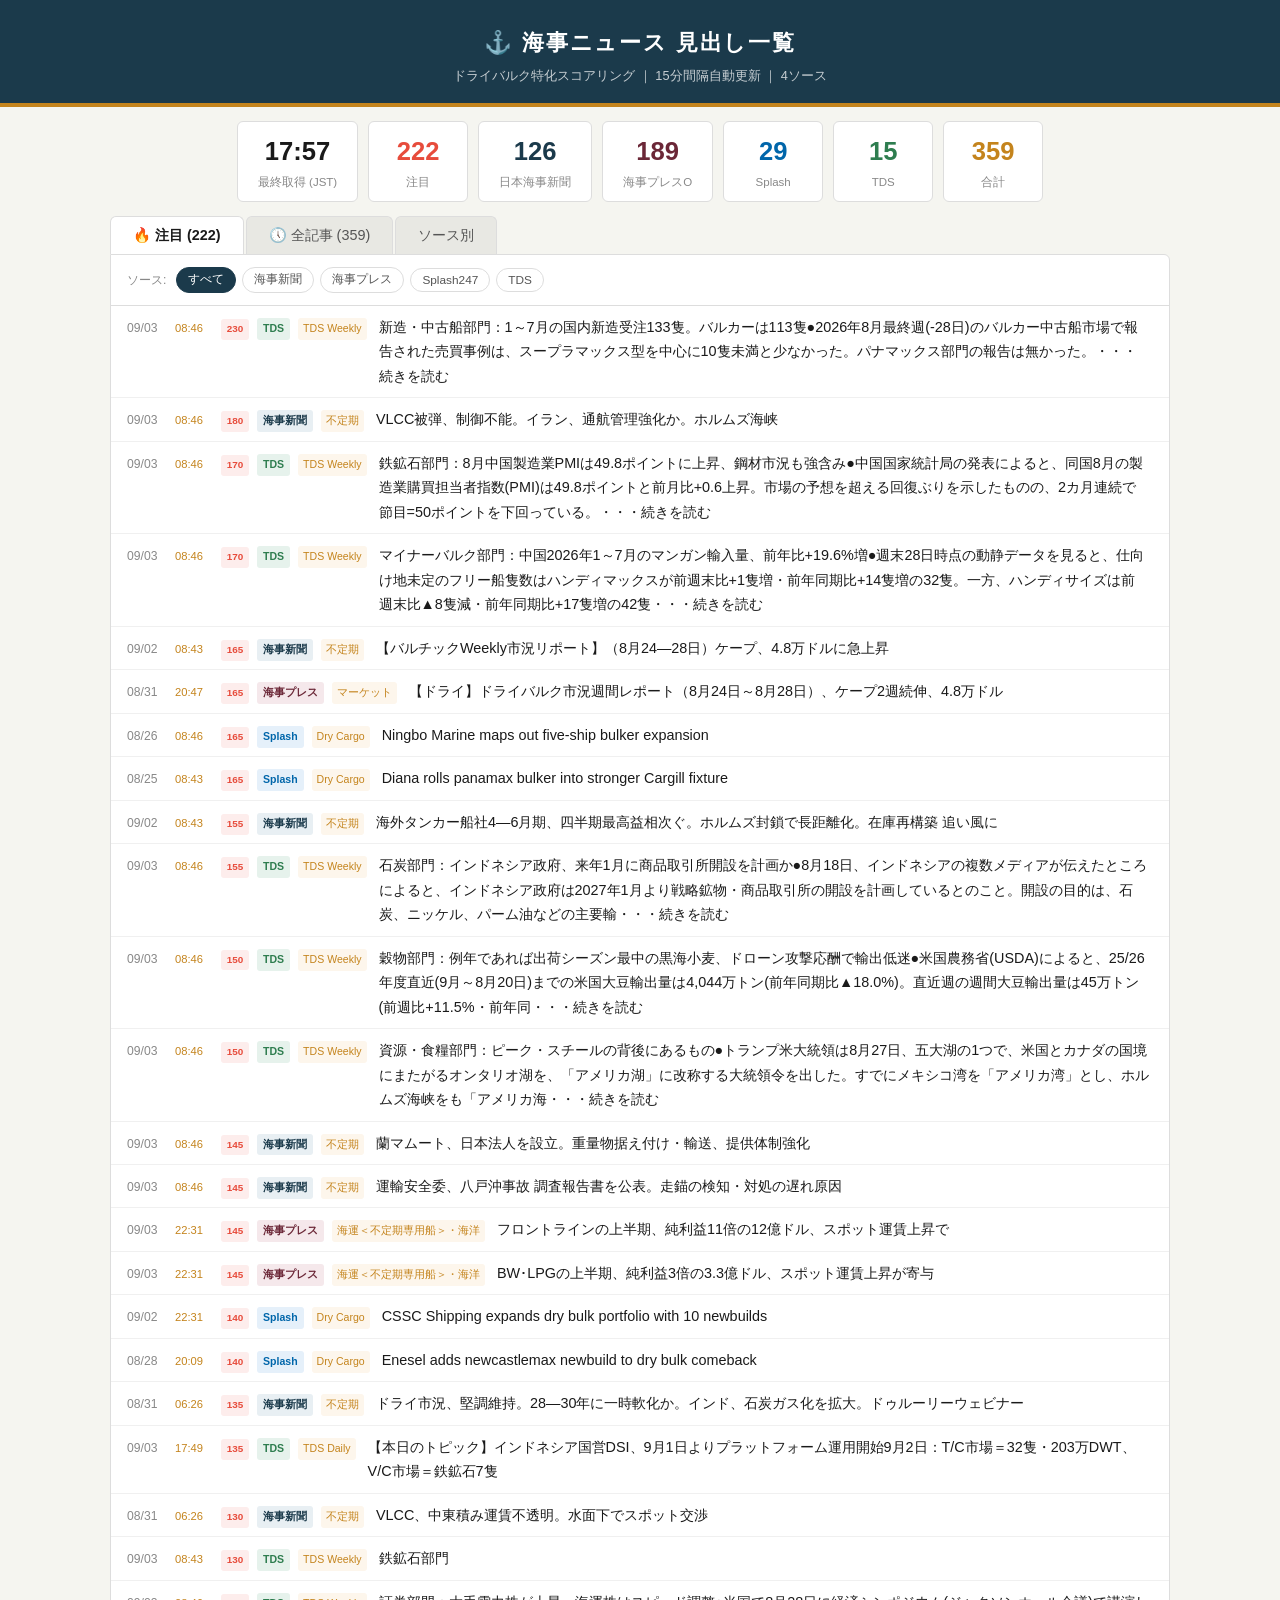
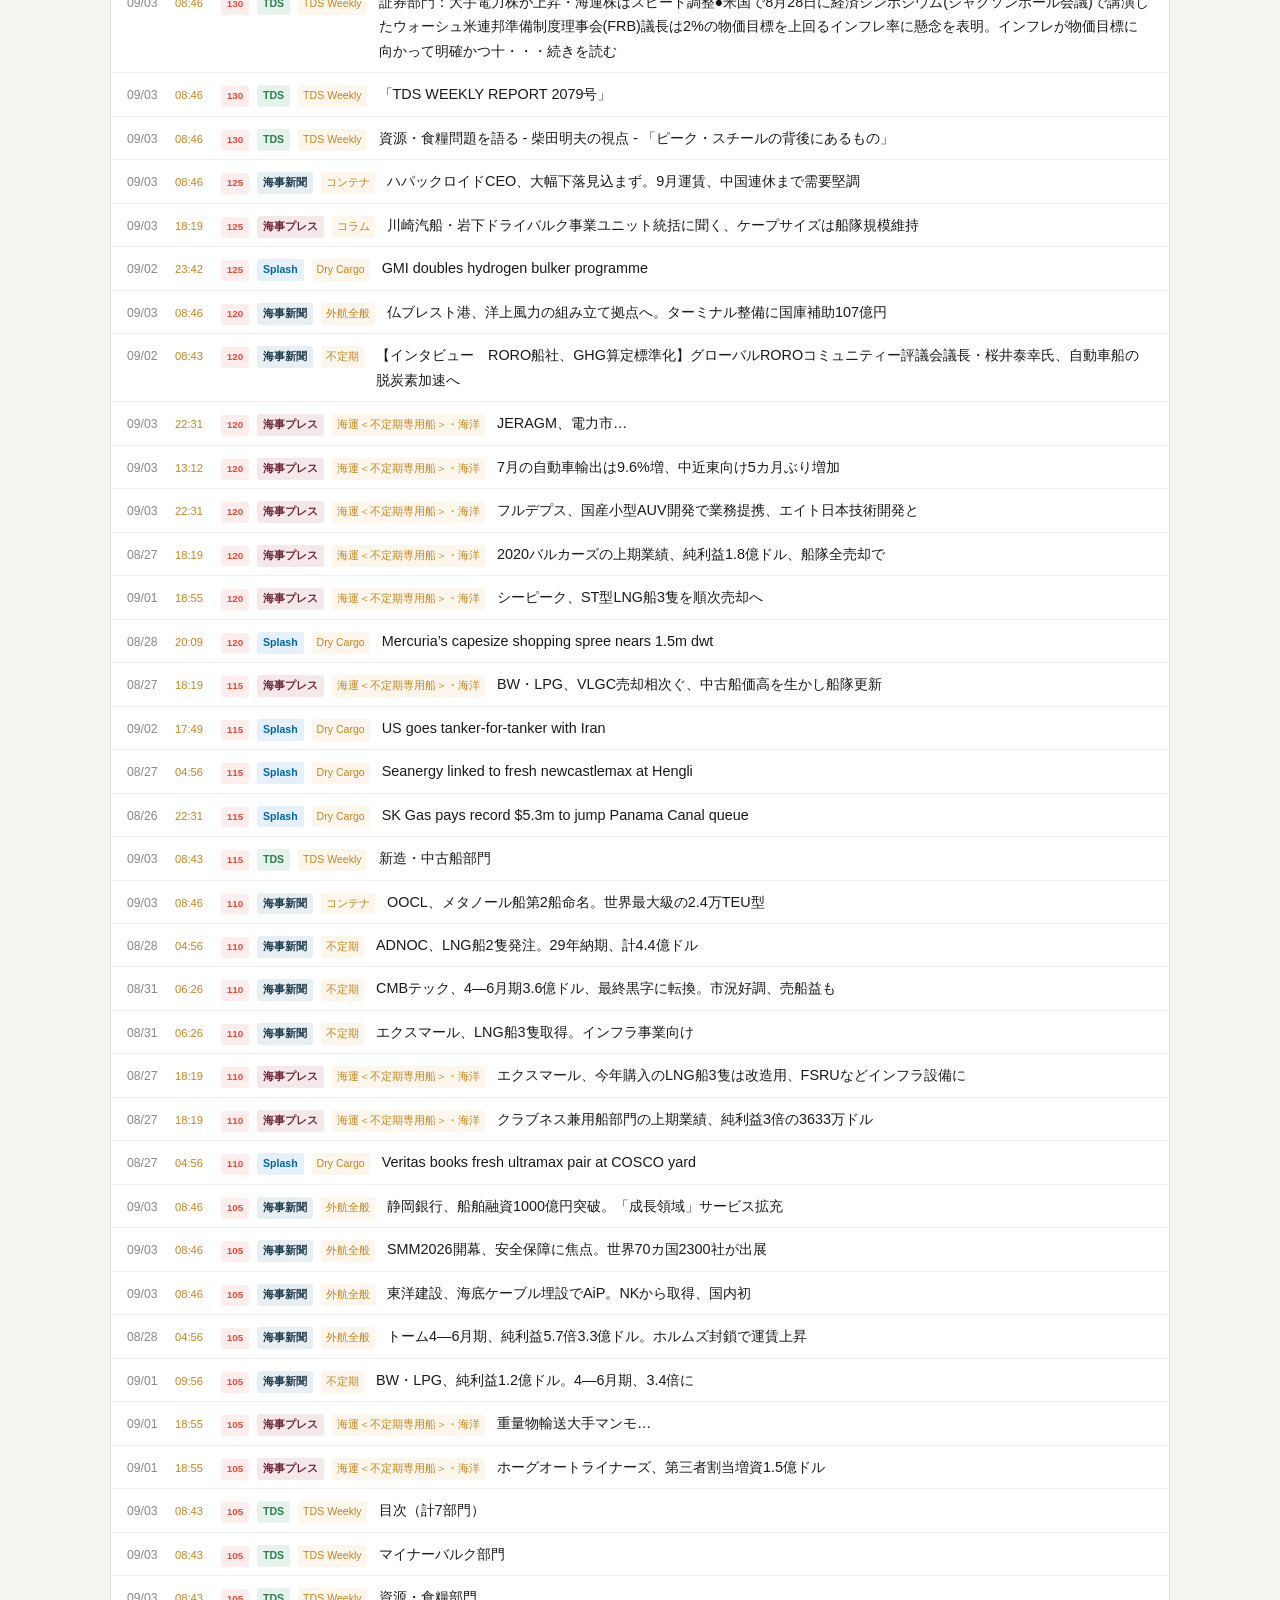
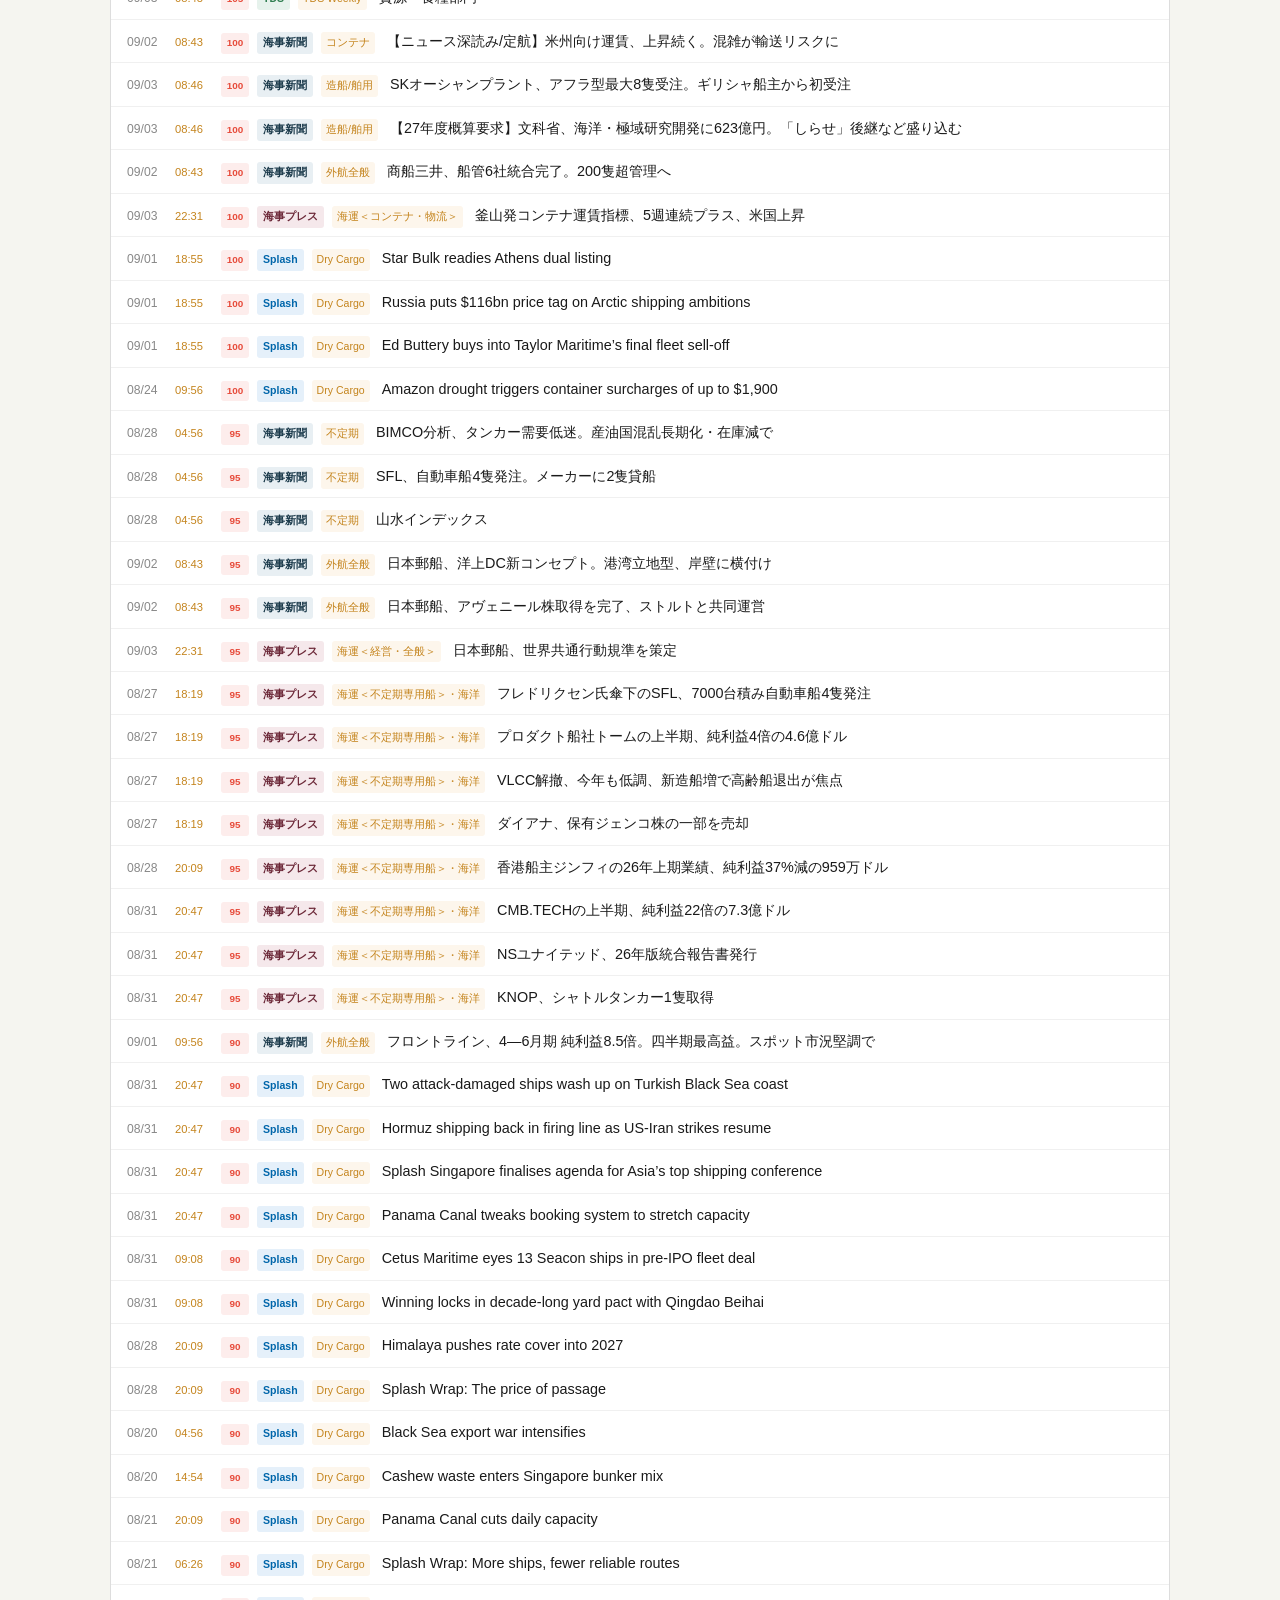
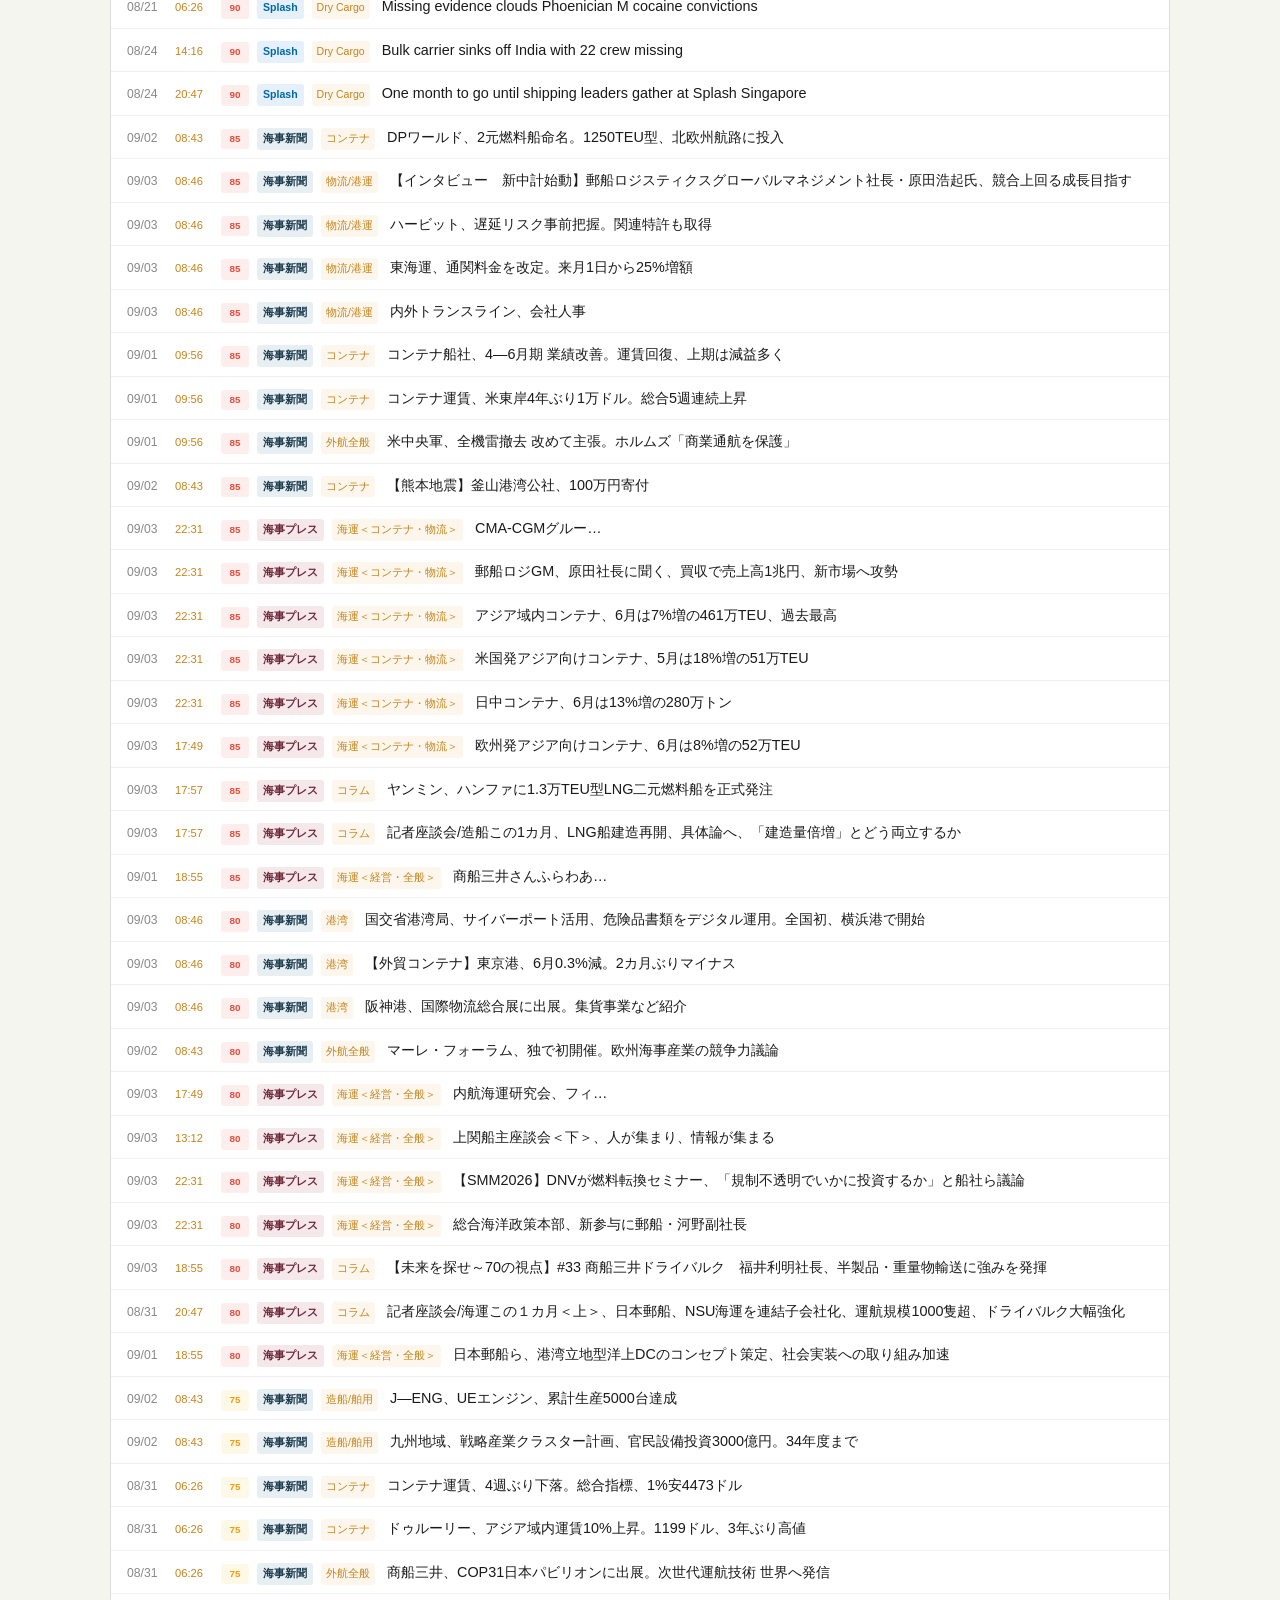
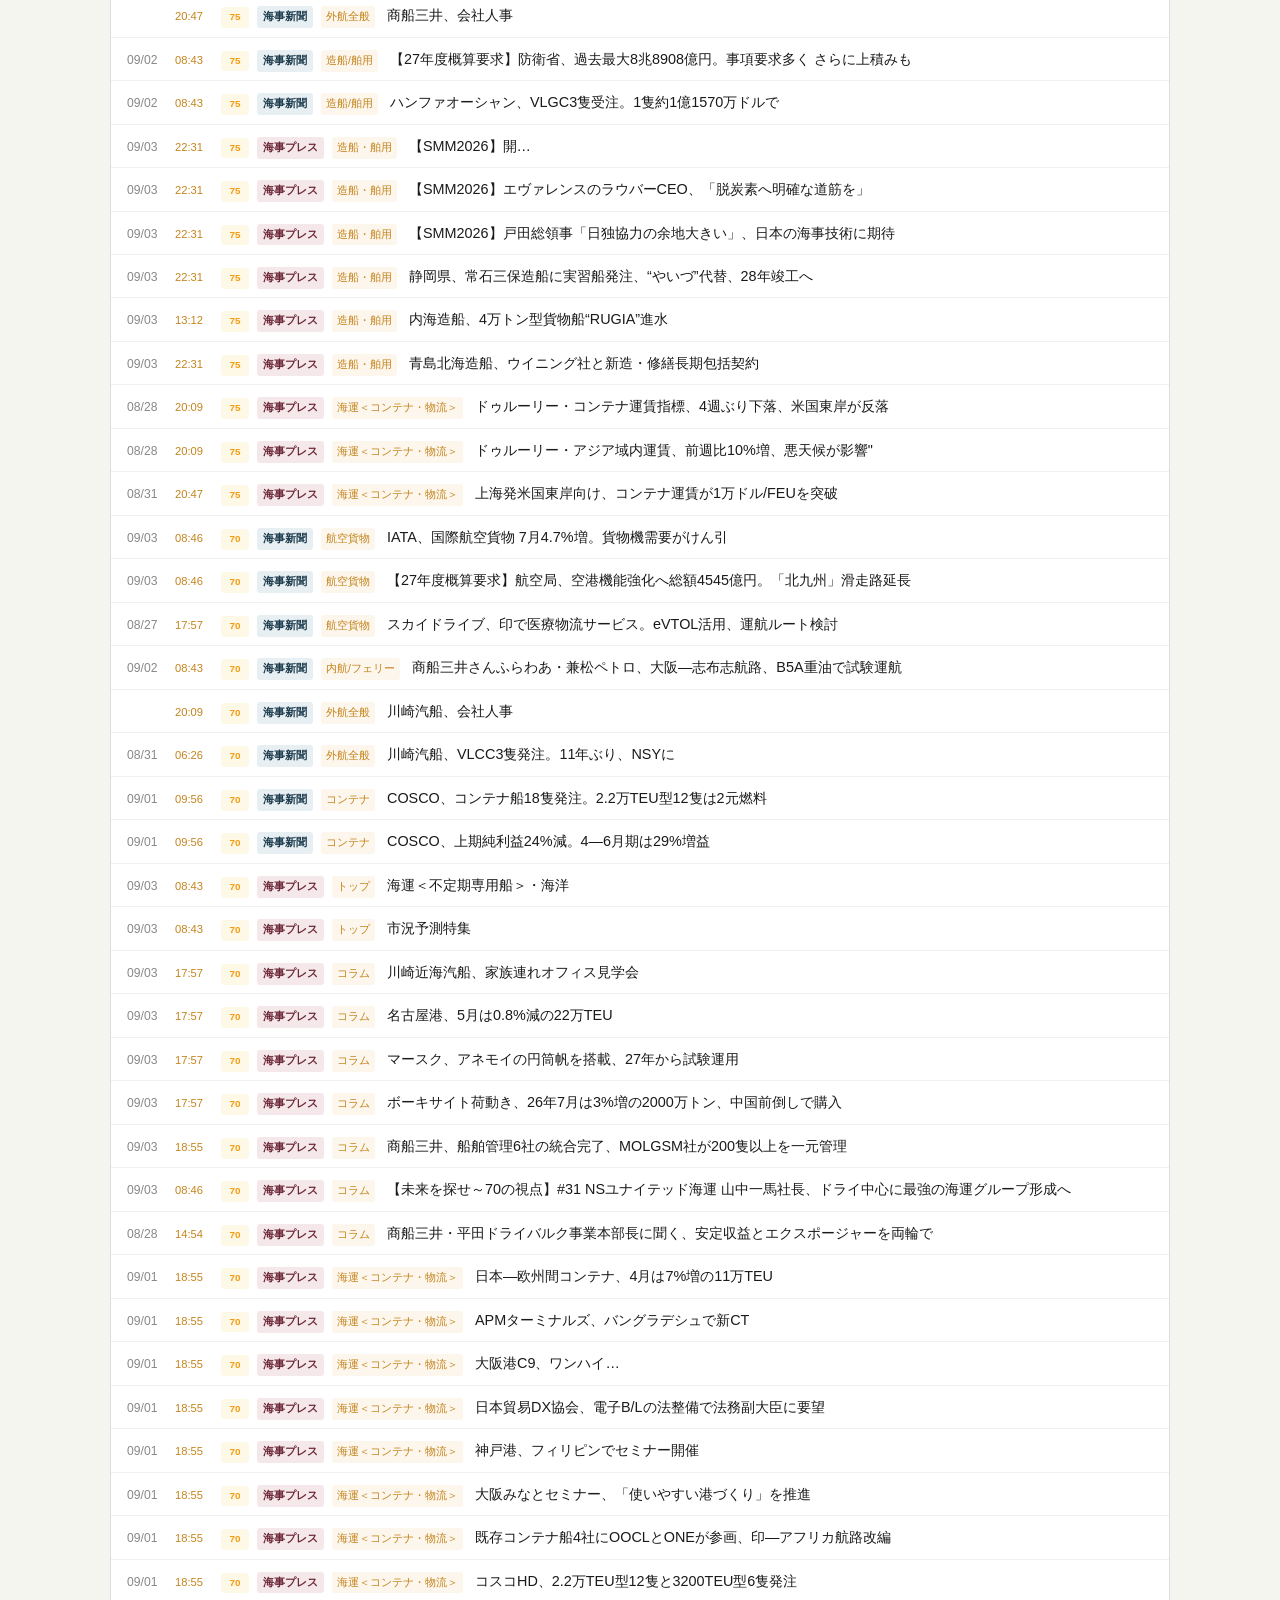
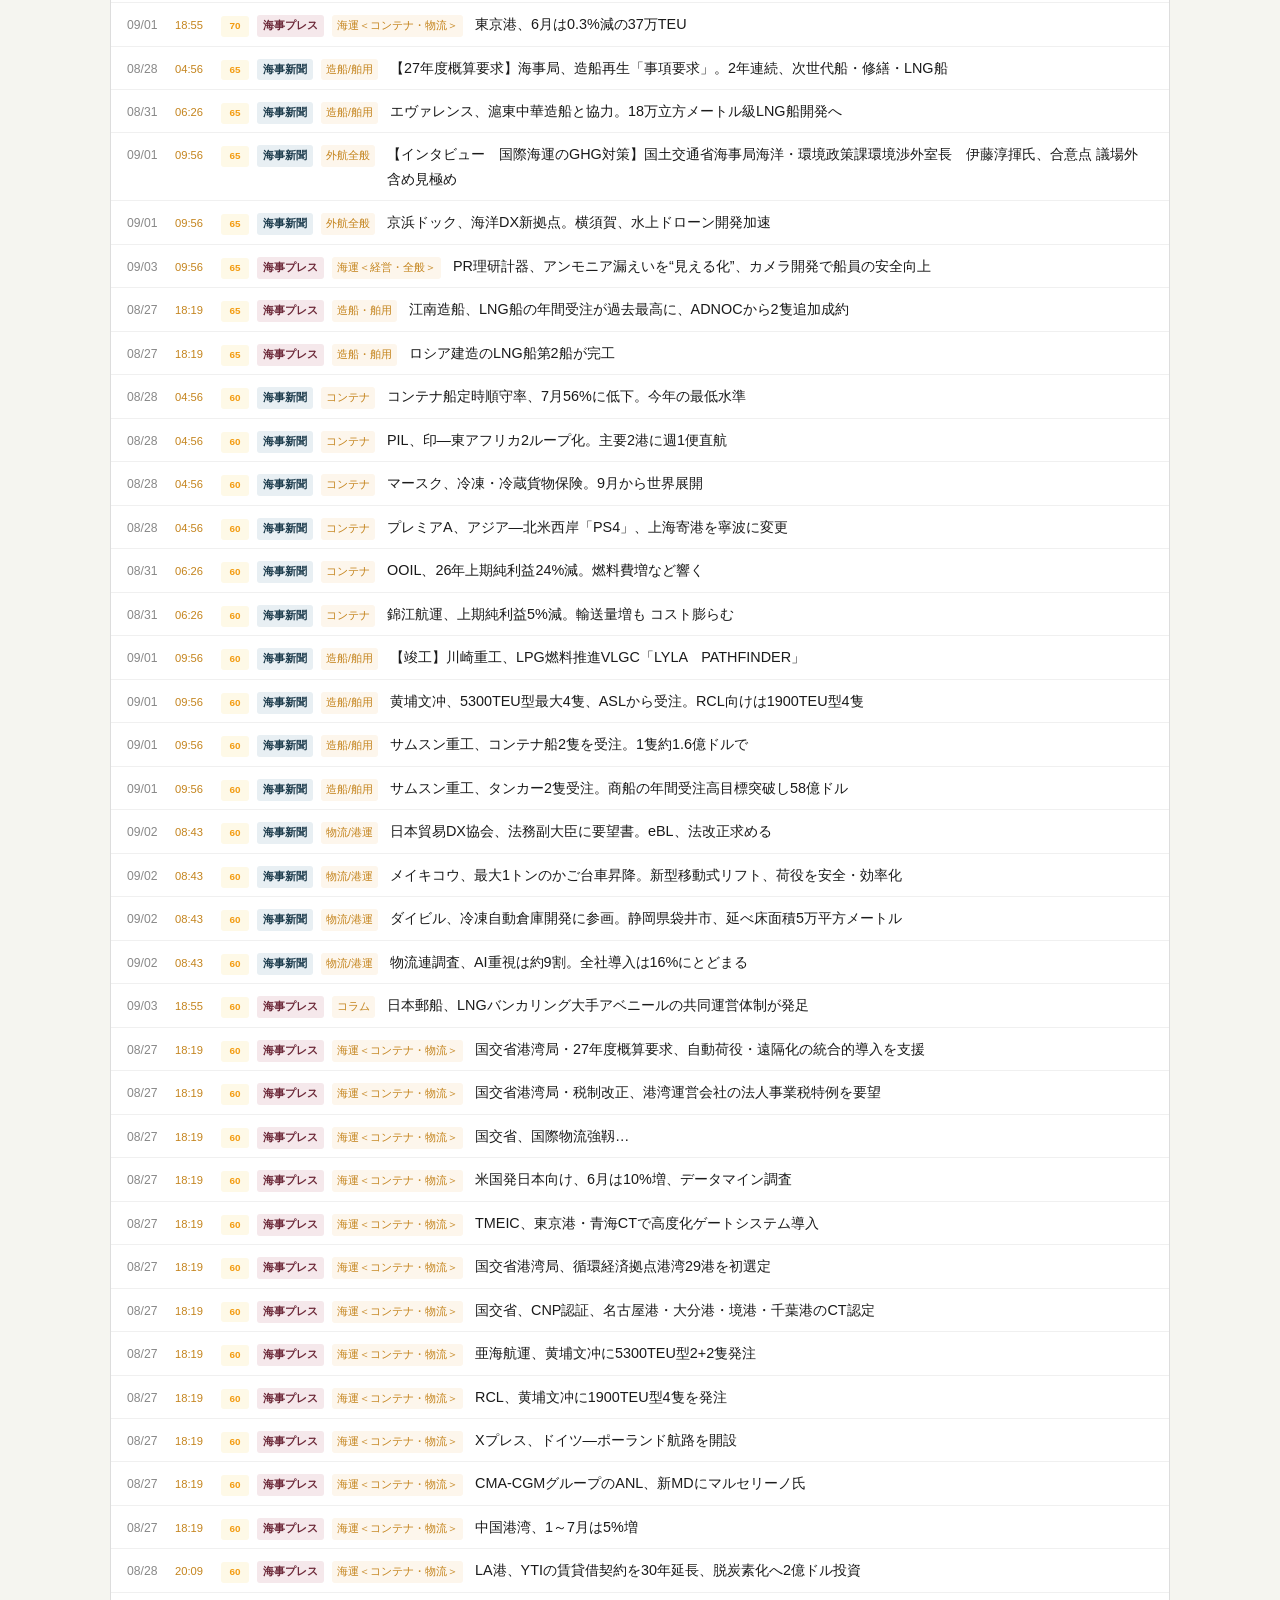
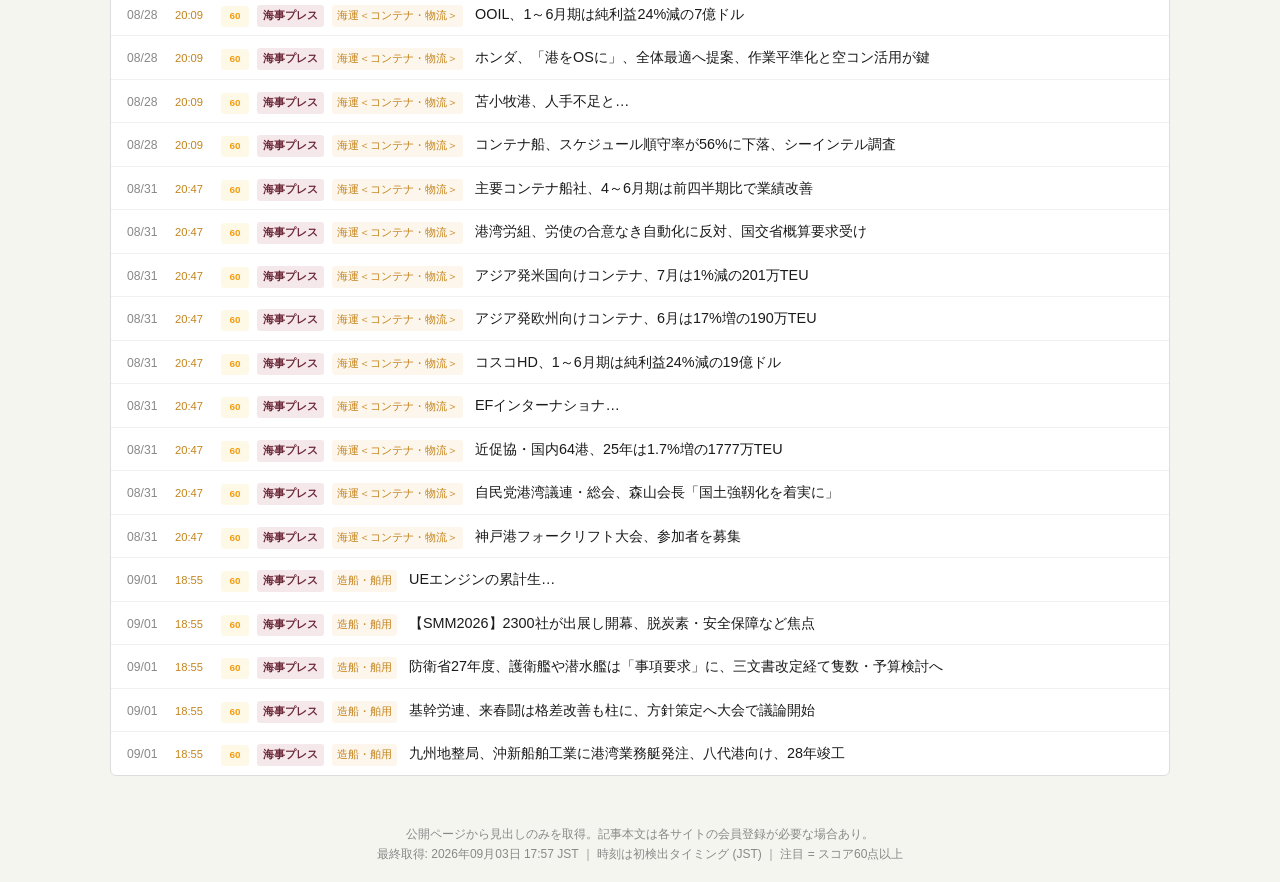
==== commit 788252da: "Update 17:57 JST" ====
--- a/index.html
+++ b/index.html
@@ -1,6 +1,6 @@
 <!DOCTYPE html>
 <html lang="ja"><head><meta charset="UTF-8"><meta name="viewport" content="width=device-width,initial-scale=1.0">
-<title>海事ニュース - 2026年09月03日 13:08</title>
+<title>海事ニュース - 2026年09月03日 17:57</title>
 <style>
 :root{--bg:#f5f5f0;--card:#fff;--jmd:#1b3a4b;--jmd-l:#e8eff3;--kp:#6b2737;--kp-l:#f5e8eb;
 --sp:#0066aa;--sp-l:#e5f0fa;--td:#2e7d4f;--td-l:#e6f2ec;--text:#1a1a1a;--tm:#555;--tl:#888;--bdr:#ddd;--acc:#c4841d;--acc-bg:#fdf6ec;--hov:#f0f4f8;--r:6px;
@@ -53,18 +53,18 @@
 </style></head><body>
 <div class="hd"><h1>&#9875; 海事ニュース 見出し一覧</h1><div class="m">ドライバルク特化スコアリング ｜ 15分間隔自動更新 ｜ 4ソース</div></div>
 <div class="sts">
-<div class="st"><div class="n tm">13:08</div><div class="l">最終取得 (JST)</div></div>
-<div class="st"><div class="n" style="color:var(--hi)">223</div><div class="l">注目</div></div>
-<div class="st"><div class="n" style="color:var(--jmd)">149</div><div class="l">日本海事新聞</div></div>
-<div class="st"><div class="n" style="color:var(--kp)">183</div><div class="l">海事プレスO</div></div>
+<div class="st"><div class="n tm">17:57</div><div class="l">最終取得 (JST)</div></div>
+<div class="st"><div class="n" style="color:var(--hi)">222</div><div class="l">注目</div></div>
+<div class="st"><div class="n" style="color:var(--jmd)">126</div><div class="l">日本海事新聞</div></div>
+<div class="st"><div class="n" style="color:var(--kp)">189</div><div class="l">海事プレスO</div></div>
 <div class="st"><div class="n" style="color:var(--sp)">29</div><div class="l">Splash</div></div>
 <div class="st"><div class="n" style="color:var(--td)">15</div><div class="l">TDS</div></div>
-<div class="st"><div class="n" style="color:var(--acc)">376</div><div class="l">合計</div></div>
+<div class="st"><div class="n" style="color:var(--acc)">359</div><div class="l">合計</div></div>
 
 </div>
 <div class="tb">
-<button class="tbtn a" onclick="switchTab('hot')">&#128293; 注目 (223)</button>
-<button class="tbtn" onclick="switchTab('all')">&#128340; 全記事 (376)</button>
+<button class="tbtn a" onclick="switchTab('hot')">&#128293; 注目 (222)</button>
+<button class="tbtn" onclick="switchTab('all')">&#128340; 全記事 (359)</button>
 <button class="tbtn" onclick="switchTab('source')">ソース別</button>
 </div>
 <div class="tc a" id="tab-hot"><div class="tp">
@@ -77,7 +77,6 @@
 <div class="li" data-s="k"><span class="d">08/31</span><span class="fs" title="初検出 JST">20:47</span><span class="sc hi">165</span><span class="st2 k">海事プレス</span><span class="ct2">マーケット</span><a href="https://www.kaijipress.com/markets/dry/2026/09/203952/" target="_blank">【ドライ】ドライバルク市況週間レポート（8月24日～8月28日）、ケープ2週続伸、4.8万ドル</a></div>
 <div class="li" data-s="s"><span class="d">08/26</span><span class="fs" title="初検出 JST">08:46</span><span class="sc hi">165</span><span class="st2 s">Splash</span><span class="ct2">Dry Cargo</span><a href="https://splash247.com/ningbo-marine-maps-out-five-ship-bulker-expansion/" target="_blank">Ningbo Marine maps out five-ship bulker expansion</a></div>
 <div class="li" data-s="s"><span class="d">08/25</span><span class="fs" title="初検出 JST">08:43</span><span class="sc hi">165</span><span class="st2 s">Splash</span><span class="ct2">Dry Cargo</span><a href="https://splash247.com/diana-rolls-panamax-bulker-into-stronger-cargill-fixture/" target="_blank">Diana rolls panamax bulker into stronger Cargill fixture</a></div>
-<div class="li" data-s="t"><span class="d">09/03</span><span class="fs" title="初検出 JST">17:49</span><span class="sc hi">160</span><span class="st2 t">TDS</span><span class="ct2">TDS Daily</span><a href="https://www.tramp.co.jp/fenet/daily_report" target="_blank">【本日のトピック】インドネシア石炭輸出、7月は前年割れ、3カ月ぶりに4千万トン下回る9月1日：T/C市場＝17隻・121万DWT、V/C市場＝鉄鉱石6隻、石炭2隻</a></div>
 <div class="li" data-s="j"><span class="d">09/02</span><span class="fs" title="初検出 JST">08:43</span><span class="sc hi">155</span><span class="st2 j">海事新聞</span><span class="ct2">不定期</span><a href="https://www.jmd.co.jp/article.php?no=318369" target="_blank">海外タンカー船社4―6月期、四半期最高益相次ぐ。ホルムズ封鎖で長距離化。在庫再構築 追い風に</a></div>
 <div class="li" data-s="t"><span class="d">09/03</span><span class="fs" title="初検出 JST">08:46</span><span class="sc hi">155</span><span class="st2 t">TDS</span><span class="ct2">TDS Weekly</span><a href="https://www.tramp.co.jp/fenet/weekly_general/detail/1233/7988/2" target="_blank">石炭部門：インドネシア政府、来年1月に商品取引所開設を計画か●8月18日、インドネシアの複数メディアが伝えたところによると、インドネシア政府は2027年1月より戦略鉱物・商品取引所の開設を計画しているとのこと。開設の目的は、石炭、ニッケル、パーム油などの主要輸・・・続きを読む</a></div>
 <div class="li" data-s="t"><span class="d">09/03</span><span class="fs" title="初検出 JST">08:46</span><span class="sc hi">150</span><span class="st2 t">TDS</span><span class="ct2">TDS Weekly</span><a href="https://www.tramp.co.jp/fenet/weekly_general/detail/1233/7987/3" target="_blank">穀物部門：例年であれば出荷シーズン最中の黒海小麦、ドローン攻撃応酬で輸出低迷●米国農務省(USDA)によると、25/26年度直近(9月～8月20日)までの米国大豆輸出量は4,044万トン(前年同期比▲18.0%)。直近週の週間大豆輸出量は45万トン(前週比+11.5%・前年同・・・続きを読む</a></div>
@@ -89,6 +88,7 @@
 <div class="li" data-s="s"><span class="d">09/02</span><span class="fs" title="初検出 JST">22:31</span><span class="sc hi">140</span><span class="st2 s">Splash</span><span class="ct2">Dry Cargo</span><a href="https://splash247.com/cssc-shipping-expands-dry-bulk-portfolio-with-10-newbuilds/" target="_blank">CSSC Shipping expands dry bulk portfolio with 10 newbuilds</a></div>
 <div class="li" data-s="s"><span class="d">08/28</span><span class="fs" title="初検出 JST">20:09</span><span class="sc hi">140</span><span class="st2 s">Splash</span><span class="ct2">Dry Cargo</span><a href="https://splash247.com/enesel-adds-newcastlemax-newbuild-to-dry-bulk-comeback/" target="_blank">Enesel adds newcastlemax newbuild to dry bulk comeback</a></div>
 <div class="li" data-s="j"><span class="d">08/31</span><span class="fs" title="初検出 JST">06:26</span><span class="sc hi">135</span><span class="st2 j">海事新聞</span><span class="ct2">不定期</span><a href="https://www.jmd.co.jp/article.php?no=318269" target="_blank">ドライ市況、堅調維持。28―30年に一時軟化か。インド、石炭ガス化を拡大。ドゥルーリーウェビナー</a></div>
+<div class="li" data-s="t"><span class="d">09/03</span><span class="fs" title="初検出 JST">17:49</span><span class="sc hi">135</span><span class="st2 t">TDS</span><span class="ct2">TDS Daily</span><a href="https://www.tramp.co.jp/fenet/daily_report" target="_blank">【本日のトピック】インドネシア国営DSI、9月1日よりプラットフォーム運用開始9月2日：T/C市場＝32隻・203万DWT、V/C市場＝鉄鉱石7隻</a></div>
 <div class="li" data-s="j"><span class="d">08/31</span><span class="fs" title="初検出 JST">06:26</span><span class="sc hi">130</span><span class="st2 j">海事新聞</span><span class="ct2">不定期</span><a href="https://www.jmd.co.jp/article.php?no=318273" target="_blank">VLCC、中東積み運賃不透明。水面下でスポット交渉</a></div>
 <div class="li" data-s="t"><span class="d">09/03</span><span class="fs" title="初検出 JST">08:43</span><span class="sc hi">130</span><span class="st2 t">TDS</span><span class="ct2">TDS Weekly</span><a href="https://www.tramp.co.jp/fenet/weekly_general/detail_by_order/1" target="_blank">鉄鉱石部門</a></div>
 <div class="li" data-s="t"><span class="d">09/03</span><span class="fs" title="初検出 JST">08:46</span><span class="sc hi">130</span><span class="st2 t">TDS</span><span class="ct2">TDS Weekly</span><a href="https://www.tramp.co.jp/fenet/weekly_general/detail/1233/7983/7" target="_blank">証券部門：大手電力株が上昇・海運株はスピード調整●米国で8月28日に経済シンポジウム(ジャクソンホール会議)で講演したウォーシュ米連邦準備制度理事会(FRB)議長は2%の物価目標を上回るインフレ率に懸念を表明。インフレが物価目標に向かって明確かつ十・・・続きを読む</a></div>
@@ -136,8 +136,6 @@
 <div class="li" data-s="s"><span class="d">09/01</span><span class="fs" title="初検出 JST">18:55</span><span class="sc hi">100</span><span class="st2 s">Splash</span><span class="ct2">Dry Cargo</span><a href="https://splash247.com/russia-puts-116bn-price-tag-on-arctic-shipping-ambitions/" target="_blank">Russia puts $116bn price tag on Arctic shipping ambitions</a></div>
 <div class="li" data-s="s"><span class="d">09/01</span><span class="fs" title="初検出 JST">18:55</span><span class="sc hi">100</span><span class="st2 s">Splash</span><span class="ct2">Dry Cargo</span><a href="https://splash247.com/ed-buttery-buys-into-taylor-maritimes-final-fleet-sell-off/" target="_blank">Ed Buttery buys into Taylor Maritime’s final fleet sell-off</a></div>
 <div class="li" data-s="s"><span class="d">08/24</span><span class="fs" title="初検出 JST">09:56</span><span class="sc hi">100</span><span class="st2 s">Splash</span><span class="ct2">Dry Cargo</span><a href="https://splash247.com/amazon-drought-triggers-container-surcharges-of-up-to-1900/" target="_blank">Amazon drought triggers container surcharges of up to $1,900</a></div>
-<div class="li" data-s="j"><span class="d">08/27</span><span class="fs" title="初検出 JST">11:47</span><span class="sc hi">95</span><span class="st2 j">海事新聞</span><span class="ct2">不定期</span><a href="https://www.jmd.co.jp/article.php?no=318192" target="_blank">WW、硬翼帆の実証開始。RORO船、大黒ふ頭に寄港</a></div>
-<div class="li" data-s="j"><span class="d">08/27</span><span class="fs" title="初検出 JST">11:47</span><span class="sc hi">95</span><span class="st2 j">海事新聞</span><span class="ct2">不定期</span><a href="https://www.jmd.co.jp/article.php?no=318196" target="_blank">ホーグ、自動車船最大10隻新造。次世代型9100台積み</a></div>
 <div class="li" data-s="j"><span class="d">08/28</span><span class="fs" title="初検出 JST">04:56</span><span class="sc hi">95</span><span class="st2 j">海事新聞</span><span class="ct2">不定期</span><a href="https://www.jmd.co.jp/article.php?no=318233" target="_blank">BIMCO分析、タンカー需要低迷。産油国混乱長期化・在庫減で</a></div>
 <div class="li" data-s="j"><span class="d">08/28</span><span class="fs" title="初検出 JST">04:56</span><span class="sc hi">95</span><span class="st2 j">海事新聞</span><span class="ct2">不定期</span><a href="https://www.jmd.co.jp/article.php?no=318231" target="_blank">SFL、自動車船4隻発注。メーカーに2隻貸船</a></div>
 <div class="li" data-s="j"><span class="d">08/28</span><span class="fs" title="初検出 JST">04:56</span><span class="sc hi">95</span><span class="st2 j">海事新聞</span><span class="ct2">不定期</span><a href="https://www.jmd.co.jp/article.php?no=318237" target="_blank">山水インデックス</a></div>
@@ -183,6 +181,8 @@
 <div class="li" data-s="k"><span class="d">09/03</span><span class="fs" title="初検出 JST">22:31</span><span class="sc hi">85</span><span class="st2 k">海事プレス</span><span class="ct2">海運＜コンテナ・物流＞</span><a href="https://www.kaijipress.com/news/container/2026/09/204017/" target="_blank">米国発アジア向けコンテナ、5月は18%増の51万TEU</a></div>
 <div class="li" data-s="k"><span class="d">09/03</span><span class="fs" title="初検出 JST">22:31</span><span class="sc hi">85</span><span class="st2 k">海事プレス</span><span class="ct2">海運＜コンテナ・物流＞</span><a href="https://www.kaijipress.com/news/container/2026/09/204018/" target="_blank">日中コンテナ、6月は13%増の280万トン</a></div>
 <div class="li" data-s="k"><span class="d">09/03</span><span class="fs" title="初検出 JST">17:49</span><span class="sc hi">85</span><span class="st2 k">海事プレス</span><span class="ct2">海運＜コンテナ・物流＞</span><a href="https://www.kaijipress.com/news/container/2026/09/204010/" target="_blank">欧州発アジア向けコンテナ、6月は8%増の52万TEU</a></div>
+<div class="li" data-s="k"><span class="d">09/03</span><span class="fs" title="初検出 JST">17:57</span><span class="sc hi">85</span><span class="st2 k">海事プレス</span><span class="ct2">コラム</span><a href="https://www.kaijipress.com/news/container/2026/09/204044/" target="_blank">ヤンミン、ハンファに1.3万TEU型LNG二元燃料船を正式発注</a></div>
+<div class="li" data-s="k"><span class="d">09/03</span><span class="fs" title="初検出 JST">17:57</span><span class="sc hi">85</span><span class="st2 k">海事プレス</span><span class="ct2">コラム</span><a href="https://www.kaijipress.com/feature/discussion/2026/09/204045/" target="_blank">記者座談会/造船この1カ月、LNG船建造再開、具体論へ、「建造量倍増」とどう両立するか</a></div>
 <div class="li" data-s="k"><span class="d">09/01</span><span class="fs" title="初検出 JST">18:55</span><span class="sc hi">85</span><span class="st2 k">海事プレス</span><span class="ct2">海運＜経営・全般＞</span><a href="https://www.kaijipress.com/news/shipping/2026/09/203977/" target="_blank">商船三井さんふらわあ…</a></div>
 <div class="li" data-s="j"><span class="d">09/03</span><span class="fs" title="初検出 JST">08:46</span><span class="sc hi">80</span><span class="st2 j">海事新聞</span><span class="ct2">港湾</span><a href="https://www.jmd.co.jp/article.php?no=318402" target="_blank">国交省港湾局、サイバーポート活用、危険品書類をデジタル運用。全国初、横浜港で開始</a></div>
 <div class="li" data-s="j"><span class="d">09/03</span><span class="fs" title="初検出 JST">08:46</span><span class="sc hi">80</span><span class="st2 j">海事新聞</span><span class="ct2">港湾</span><a href="https://www.jmd.co.jp/article.php?no=318401" target="_blank">【外貿コンテナ】東京港、6月0.3%減。2カ月ぶりマイナス</a></div>
@@ -197,8 +197,6 @@
 <div class="li" data-s="k"><span class="d">09/01</span><span class="fs" title="初検出 JST">18:55</span><span class="sc hi">80</span><span class="st2 k">海事プレス</span><span class="ct2">海運＜経営・全般＞</span><a href="https://www.kaijipress.com/news/shipping/2026/09/203976/" target="_blank">日本郵船ら、港湾立地型洋上DCのコンセプト策定、社会実装への取り組み加速</a></div>
 <div class="li" data-s="j"><span class="d">09/02</span><span class="fs" title="初検出 JST">08:43</span><span class="sc md">75</span><span class="st2 j">海事新聞</span><span class="ct2">造船/舶用</span><a href="https://www.jmd.co.jp/article.php?no=318356" target="_blank">J―ENG、UEエンジン、累計生産5000台達成</a></div>
 <div class="li" data-s="j"><span class="d">09/02</span><span class="fs" title="初検出 JST">08:43</span><span class="sc md">75</span><span class="st2 j">海事新聞</span><span class="ct2">造船/舶用</span><a href="https://www.jmd.co.jp/article.php?no=318350" target="_blank">九州地域、戦略産業クラスター計画、官民設備投資3000億円。34年度まで</a></div>
-<div class="li" data-s="j"><span class="d">08/27</span><span class="fs" title="初検出 JST">11:47</span><span class="sc md">75</span><span class="st2 j">海事新聞</span><span class="ct2">造船/舶用</span><a href="https://www.jmd.co.jp/article.php?no=318183" target="_blank">【竣工】今治造船今治、64型バルカー「LILAC　K」</a></div>
-<div class="li" data-s="j"><span class="d">08/27</span><span class="fs" title="初検出 JST">11:47</span><span class="sc md">75</span><span class="st2 j">海事新聞</span><span class="ct2">造船/舶用</span><a href="https://www.jmd.co.jp/article.php?no=318182" target="_blank">【竣工】岩城造船、64型バルカー「ULTRA　RESOLUTION」</a></div>
 <div class="li" data-s="j"><span class="d">08/31</span><span class="fs" title="初検出 JST">06:26</span><span class="sc md">75</span><span class="st2 j">海事新聞</span><span class="ct2">コンテナ</span><a href="https://www.jmd.co.jp/article.php?no=318268" target="_blank">コンテナ運賃、4週ぶり下落。総合指標、1%安4473ドル</a></div>
 <div class="li" data-s="j"><span class="d">08/31</span><span class="fs" title="初検出 JST">06:26</span><span class="sc md">75</span><span class="st2 j">海事新聞</span><span class="ct2">コンテナ</span><a href="https://www.jmd.co.jp/article.php?no=318283" target="_blank">ドゥルーリー、アジア域内運賃10%上昇。1199ドル、3年ぶり高値</a></div>
 <div class="li" data-s="j"><span class="d">08/31</span><span class="fs" title="初検出 JST">06:26</span><span class="sc md">75</span><span class="st2 j">海事新聞</span><span class="ct2">外航全般</span><a href="https://www.jmd.co.jp/article.php?no=318259" target="_blank">商船三井、COP31日本パビリオンに出展。次世代運航技術 世界へ発信</a></div>
@@ -216,6 +214,7 @@
 <div class="li" data-s="k"><span class="d">08/31</span><span class="fs" title="初検出 JST">20:47</span><span class="sc md">75</span><span class="st2 k">海事プレス</span><span class="ct2">海運＜コンテナ・物流＞</span><a href="https://www.kaijipress.com/news/container/2026/09/203945/" target="_blank">上海発米国東岸向け、コンテナ運賃が1万ドル/FEUを突破</a></div>
 <div class="li" data-s="j"><span class="d">09/03</span><span class="fs" title="初検出 JST">08:46</span><span class="sc md">70</span><span class="st2 j">海事新聞</span><span class="ct2">航空貨物</span><a href="https://www.jmd.co.jp/article.php?no=318399" target="_blank">IATA、国際航空貨物 7月4.7%増。貨物機需要がけん引</a></div>
 <div class="li" data-s="j"><span class="d">09/03</span><span class="fs" title="初検出 JST">08:46</span><span class="sc md">70</span><span class="st2 j">海事新聞</span><span class="ct2">航空貨物</span><a href="https://www.jmd.co.jp/article.php?no=318375" target="_blank">【27年度概算要求】航空局、空港機能強化へ総額4545億円。「北九州」滑走路延長</a></div>
+<div class="li" data-s="j"><span class="d">08/27</span><span class="fs" title="初検出 JST">17:57</span><span class="sc md">70</span><span class="st2 j">海事新聞</span><span class="ct2">航空貨物</span><a href="https://www.jmd.co.jp/article.php?no=318185" target="_blank">スカイドライブ、印で医療物流サービス。eVTOL活用、運航ルート検討</a></div>
 <div class="li" data-s="j"><span class="d">09/02</span><span class="fs" title="初検出 JST">08:43</span><span class="sc md">70</span><span class="st2 j">海事新聞</span><span class="ct2">内航/フェリー</span><a href="https://www.jmd.co.jp/article.php?no=318361" target="_blank">商船三井さんふらわあ・兼松ペトロ、大阪―志布志航路、B5A重油で試験運航</a></div>
 <div class="li" data-s="j"><span class="d"></span><span class="fs" title="初検出 JST">20:09</span><span class="sc md">70</span><span class="st2 j">海事新聞</span><span class="ct2">外航全般</span><a href="https://www.jmd.co.jp/article.php?no=318285" target="_blank">川崎汽船、会社人事</a></div>
 <div class="li" data-s="j"><span class="d">08/31</span><span class="fs" title="初検出 JST">06:26</span><span class="sc md">70</span><span class="st2 j">海事新聞</span><span class="ct2">外航全般</span><a href="https://www.jmd.co.jp/article.php?no=318266" target="_blank">川崎汽船、VLCC3隻発注。11年ぶり、NSYに</a></div>
@@ -223,6 +222,10 @@
 <div class="li" data-s="j"><span class="d">09/01</span><span class="fs" title="初検出 JST">09:56</span><span class="sc md">70</span><span class="st2 j">海事新聞</span><span class="ct2">コンテナ</span><a href="https://www.jmd.co.jp/article.php?no=318307" target="_blank">COSCO、上期純利益24%減。4―6月期は29%増益</a></div>
 <div class="li" data-s="k"><span class="d">09/03</span><span class="fs" title="初検出 JST">08:43</span><span class="sc md">70</span><span class="st2 k">海事プレス</span><span class="ct2">トップ</span><a href="https://www.kaijipress.com/news/tramper/" target="_blank">海運＜不定期専用船＞・海洋</a></div>
 <div class="li" data-s="k"><span class="d">09/03</span><span class="fs" title="初検出 JST">08:43</span><span class="sc md">70</span><span class="st2 k">海事プレス</span><span class="ct2">トップ</span><a href="https://www.kaijipress.com/feature/forecast/" target="_blank">市況予測特集</a></div>
+<div class="li" data-s="k"><span class="d">09/03</span><span class="fs" title="初検出 JST">17:57</span><span class="sc md">70</span><span class="st2 k">海事プレス</span><span class="ct2">コラム</span><a href="https://www.kaijipress.com/news/shipping/2026/09/204039/" target="_blank">川崎近海汽船、家族連れオフィス見学会</a></div>
+<div class="li" data-s="k"><span class="d">09/03</span><span class="fs" title="初検出 JST">17:57</span><span class="sc md">70</span><span class="st2 k">海事プレス</span><span class="ct2">コラム</span><a href="https://www.kaijipress.com/news/container/2026/09/204041/" target="_blank">名古屋港、5月は0.8%減の22万TEU</a></div>
+<div class="li" data-s="k"><span class="d">09/03</span><span class="fs" title="初検出 JST">17:57</span><span class="sc md">70</span><span class="st2 k">海事プレス</span><span class="ct2">コラム</span><a href="https://www.kaijipress.com/news/container/2026/09/204043/" target="_blank">マースク、アネモイの円筒帆を搭載、27年から試験運用</a></div>
+<div class="li" data-s="k"><span class="d">09/03</span><span class="fs" title="初検出 JST">17:57</span><span class="sc md">70</span><span class="st2 k">海事プレス</span><span class="ct2">コラム</span><a href="https://www.kaijipress.com/news/tramper/2026/09/204040/" target="_blank">ボーキサイト荷動き、26年7月は3%増の2000万トン、中国前倒しで購入</a></div>
 <div class="li" data-s="k"><span class="d">09/03</span><span class="fs" title="初検出 JST">18:55</span><span class="sc md">70</span><span class="st2 k">海事プレス</span><span class="ct2">コラム</span><a href="https://www.kaijipress.com/news/shipping/2026/09/203972/" target="_blank">商船三井、船舶管理6社の統合完了、MOLGSM社が200隻以上を一元管理</a></div>
 <div class="li" data-s="k"><span class="d">09/03</span><span class="fs" title="初検出 JST">08:46</span><span class="sc md">70</span><span class="st2 k">海事プレス</span><span class="ct2">コラム</span><a href="https://www.kaijipress.com/news/tramper/2026/08/203861/" target="_blank">【未来を探せ～70の視点】#31 NSユナイテッド海運 山中一馬社長、ドライ中心に最強の海運グループ形成へ</a></div>
 <div class="li" data-s="k"><span class="d">08/28</span><span class="fs" title="初検出 JST">14:54</span><span class="sc md">70</span><span class="st2 k">海事プレス</span><span class="ct2">コラム</span><a href="https://www.kaijipress.com/news/tramper/2026/08/203727/" target="_blank">商船三井・平田ドライバルク事業本部長に聞く、安定収益とエクスポージャーを両輪で</a></div>
@@ -242,10 +245,6 @@
 <div class="li" data-s="k"><span class="d">09/03</span><span class="fs" title="初検出 JST">09:56</span><span class="sc md">65</span><span class="st2 k">海事プレス</span><span class="ct2">海運＜経営・全般＞</span><a href="https://www.kaijipress.com/news/shipping/2026/09/203715/" target="_blank">PR理研計器、アンモニア漏えいを“見える化”、カメラ開発で船員の安全向上</a></div>
 <div class="li" data-s="k"><span class="d">08/27</span><span class="fs" title="初検出 JST">18:19</span><span class="sc md">65</span><span class="st2 k">海事プレス</span><span class="ct2">造船・舶用</span><a href="https://www.kaijipress.com/news/shipbuilding/2026/08/203907/" target="_blank">江南造船、LNG船の年間受注が過去最高に、ADNOCから2隻追加成約</a></div>
 <div class="li" data-s="k"><span class="d">08/27</span><span class="fs" title="初検出 JST">18:19</span><span class="sc md">65</span><span class="st2 k">海事プレス</span><span class="ct2">造船・舶用</span><a href="https://www.kaijipress.com/news/shipbuilding/2026/08/203880/" target="_blank">ロシア建造のLNG船第2船が完工</a></div>
-<div class="li" data-s="j"><span class="d">08/27</span><span class="fs" title="初検出 JST">11:47</span><span class="sc md">60</span><span class="st2 j">海事新聞</span><span class="ct2">コンテナ</span><a href="https://www.jmd.co.jp/article.php?no=318191" target="_blank">世界30港、地政学で明暗。上期取扱量、寧波が初の2位</a></div>
-<div class="li" data-s="j"><span class="d">08/27</span><span class="fs" title="初検出 JST">11:47</span><span class="sc md">60</span><span class="st2 j">海事新聞</span><span class="ct2">コンテナ</span><a href="https://www.jmd.co.jp/article.php?no=318194" target="_blank">ONE、印―東アフリカ2航路9月開設</a></div>
-<div class="li" data-s="j"><span class="d">08/27</span><span class="fs" title="初検出 JST">11:47</span><span class="sc md">60</span><span class="st2 j">海事新聞</span><span class="ct2">コンテナ</span><a href="https://www.jmd.co.jp/article.php?no=318207" target="_blank">CMA CGM、ジッダ港第4CT開発。最終契約締結、初期投資690億円</a></div>
-<div class="li" data-s="j"><span class="d">08/27</span><span class="fs" title="初検出 JST">11:47</span><span class="sc md">60</span><span class="st2 j">海事新聞</span><span class="ct2">コンテナ</span><a href="https://www.jmd.co.jp/article.php?no=318206" target="_blank">CMA CGM、風力船輸送を拡充。欧州―北米、CO2最大9割減</a></div>
 <div class="li" data-s="j"><span class="d">08/28</span><span class="fs" title="初検出 JST">04:56</span><span class="sc md">60</span><span class="st2 j">海事新聞</span><span class="ct2">コンテナ</span><a href="https://www.jmd.co.jp/article.php?no=318251" target="_blank">コンテナ船定時順守率、7月56%に低下。今年の最低水準</a></div>
 <div class="li" data-s="j"><span class="d">08/28</span><span class="fs" title="初検出 JST">04:56</span><span class="sc md">60</span><span class="st2 j">海事新聞</span><span class="ct2">コンテナ</span><a href="https://www.jmd.co.jp/article.php?no=318247" target="_blank">PIL、印―東アフリカ2ループ化。主要2港に週1便直航</a></div>
 <div class="li" data-s="j"><span class="d">08/28</span><span class="fs" title="初検出 JST">04:56</span><span class="sc md">60</span><span class="st2 j">海事新聞</span><span class="ct2">コンテナ</span><a href="https://www.jmd.co.jp/article.php?no=318245" target="_blank">マースク、冷凍・冷蔵貨物保険。9月から世界展開</a></div>
@@ -296,6 +295,13 @@
 </div></div>
 <div class="tc" id="tab-all"><div class="tp">
 <div class="fl"><span class="lb">ソース:</span><button class="fb a" onclick="filterSrc('all',this)">すべて</button><button class="fb" onclick="filterSrc('j',this)">海事新聞</button><button class="fb" onclick="filterSrc('k',this)">海事プレス</button><button class="fb" onclick="filterSrc('s',this)">Splash247</button><button class="fb" onclick="filterSrc('t',this)">TDS</button></div>
+<div class="li" data-s="k"><span class="d">09/03</span><span class="fs" title="初検出 JST">17:57</span><span class="sc md">70</span><span class="st2 k">海事プレス</span><span class="ct2">コラム</span><a href="https://www.kaijipress.com/news/shipping/2026/09/204039/" target="_blank">川崎近海汽船、家族連れオフィス見学会</a></div>
+<div class="li" data-s="k"><span class="d">09/03</span><span class="fs" title="初検出 JST">17:57</span><span class="sc md">70</span><span class="st2 k">海事プレス</span><span class="ct2">コラム</span><a href="https://www.kaijipress.com/news/container/2026/09/204041/" target="_blank">名古屋港、5月は0.8%減の22万TEU</a></div>
+<div class="li" data-s="k"><span class="d">09/03</span><span class="fs" title="初検出 JST">17:57</span><span class="sc md">70</span><span class="st2 k">海事プレス</span><span class="ct2">コラム</span><a href="https://www.kaijipress.com/news/container/2026/09/204043/" target="_blank">マースク、アネモイの円筒帆を搭載、27年から試験運用</a></div>
+<div class="li" data-s="k"><span class="d">09/03</span><span class="fs" title="初検出 JST">17:57</span><span class="sc hi">85</span><span class="st2 k">海事プレス</span><span class="ct2">コラム</span><a href="https://www.kaijipress.com/news/container/2026/09/204044/" target="_blank">ヤンミン、ハンファに1.3万TEU型LNG二元燃料船を正式発注</a></div>
+<div class="li" data-s="k"><span class="d">09/03</span><span class="fs" title="初検出 JST">17:57</span><span class="sc md">70</span><span class="st2 k">海事プレス</span><span class="ct2">コラム</span><a href="https://www.kaijipress.com/news/tramper/2026/09/204040/" target="_blank">ボーキサイト荷動き、26年7月は3%増の2000万トン、中国前倒しで購入</a></div>
+<div class="li" data-s="k"><span class="d">09/03</span><span class="fs" title="初検出 JST">17:57</span><span class="sc hi">85</span><span class="st2 k">海事プレス</span><span class="ct2">コラム</span><a href="https://www.kaijipress.com/feature/discussion/2026/09/204045/" target="_blank">記者座談会/造船この1カ月、LNG船建造再開、具体論へ、「建造量倍増」とどう両立するか</a></div>
+<div class="li" data-s="j"><span class="d">08/27</span><span class="fs" title="初検出 JST">17:57</span><span class="sc md">70</span><span class="st2 j">海事新聞</span><span class="ct2">航空貨物</span><a href="https://www.jmd.co.jp/article.php?no=318185" target="_blank">スカイドライブ、印で医療物流サービス。eVTOL活用、運航ルート検討</a></div>
 <div class="li" data-s="t"><span class="d">09/03</span><span class="fs" title="初検出 JST">08:46</span><span class="sc hi">170</span><span class="st2 t">TDS</span><span class="ct2">TDS Weekly</span><a href="https://www.tramp.co.jp/fenet/weekly_general/detail/1233/7989/1" target="_blank">鉄鉱石部門：8月中国製造業PMIは49.8ポイントに上昇、鋼材市況も強含み●中国国家統計局の発表によると、同国8月の製造業購買担当者指数(PMI)は49.8ポイントと前月比+0.6上昇。市場の予想を超える回復ぶりを示したものの、2カ月連続で節目=50ポイントを下回っている。・・・続きを読む</a></div>
 <div class="li" data-s="t"><span class="d">09/03</span><span class="fs" title="初検出 JST">08:46</span><span class="sc hi">155</span><span class="st2 t">TDS</span><span class="ct2">TDS Weekly</span><a href="https://www.tramp.co.jp/fenet/weekly_general/detail/1233/7988/2" target="_blank">石炭部門：インドネシア政府、来年1月に商品取引所開設を計画か●8月18日、インドネシアの複数メディアが伝えたところによると、インドネシア政府は2027年1月より戦略鉱物・商品取引所の開設を計画しているとのこと。開設の目的は、石炭、ニッケル、パーム油などの主要輸・・・続きを読む</a></div>
 <div class="li" data-s="t"><span class="d">09/03</span><span class="fs" title="初検出 JST">08:46</span><span class="sc hi">150</span><span class="st2 t">TDS</span><span class="ct2">TDS Weekly</span><a href="https://www.tramp.co.jp/fenet/weekly_general/detail/1233/7987/3" target="_blank">穀物部門：例年であれば出荷シーズン最中の黒海小麦、ドローン攻撃応酬で輸出低迷●米国農務省(USDA)によると、25/26年度直近(9月～8月20日)までの米国大豆輸出量は4,044万トン(前年同期比▲18.0%)。直近週の週間大豆輸出量は45万トン(前週比+11.5%・前年同・・・続きを読む</a></div>
@@ -357,7 +363,7 @@
 <div class="li" data-s="k"><span class="d">09/03</span><span class="fs" title="初検出 JST">22:31</span><span class="sc md">55</span><span class="st2 k">海事プレス</span><span class="ct2">ひと</span><a href="https://www.kaijipress.com/person/jinji/2026/09/204034/" target="_blank">日本郵船、人事異動</a></div>
 <div class="li" data-s="k"><span class="d">09/03</span><span class="fs" title="初検出 JST">22:31</span><span class="sc lo">40</span><span class="st2 k">海事プレス</span><span class="ct2">ひと</span><a href="https://www.kaijipress.com/person/jinji/2026/09/204033/" target="_blank">三井E&amp;S、人事異動</a></div>
 <div class="li" data-s="k"><span class="d">09/03</span><span class="fs" title="初検出 JST">22:31</span><span class="sc lo">45</span><span class="st2 k">海事プレス</span><span class="ct2">コラム</span><a href="https://www.kaijipress.com/column/aotou/2026/09/204035/" target="_blank">【青灯】4つの結婚式と1つの葬式</a></div>
-<div class="li" data-s="t"><span class="d">09/03</span><span class="fs" title="初検出 JST">17:49</span><span class="sc hi">160</span><span class="st2 t">TDS</span><span class="ct2">TDS Daily</span><a href="https://www.tramp.co.jp/fenet/daily_report" target="_blank">【本日のトピック】インドネシア石炭輸出、7月は前年割れ、3カ月ぶりに4千万トン下回る9月1日：T/C市場＝17隻・121万DWT、V/C市場＝鉄鉱石6隻、石炭2隻</a></div>
+<div class="li" data-s="t"><span class="d">09/03</span><span class="fs" title="初検出 JST">17:49</span><span class="sc hi">135</span><span class="st2 t">TDS</span><span class="ct2">TDS Daily</span><a href="https://www.tramp.co.jp/fenet/daily_report" target="_blank">【本日のトピック】インドネシア国営DSI、9月1日よりプラットフォーム運用開始9月2日：T/C市場＝32隻・203万DWT、V/C市場＝鉄鉱石7隻</a></div>
 <div class="li" data-s="s"><span class="d">09/02</span><span class="fs" title="初検出 JST">17:49</span><span class="sc hi">115</span><span class="st2 s">Splash</span><span class="ct2">Dry Cargo</span><a href="https://splash247.com/us-goes-tanker-for-tanker-with-iran/" target="_blank">US goes tanker-for-tanker with Iran</a></div>
 <div class="li" data-s="k"><span class="d">09/03</span><span class="fs" title="初検出 JST">17:49</span><span class="sc md">55</span><span class="st2 k">海事プレス</span><span class="ct2">トップ</span><a href="https://www.kaijipress.com/news/container/2026/09/204008/" target="_blank">持続可能なサービス維持へ正念場地方港、荷役機器・整備費用高騰が重荷</a></div>
 <div class="li" data-s="k"><span class="d">09/03</span><span class="fs" title="初検出 JST">17:49</span><span class="sc hi">80</span><span class="st2 k">海事プレス</span><span class="ct2">海運＜経営・全般＞</span><a href="https://www.kaijipress.com/news/shipping/2026/09/204009/" target="_blank">内航海運研究会、フィ…</a></div>
@@ -648,35 +654,11 @@
 <div class="li" data-s="k"><span class="d">08/27</span><span class="fs" title="初検出 JST">18:19</span><span class="sc lo">15</span><span class="st2 k">海事プレス</span><span class="ct2">ひと</span><a href="https://www.kaijipress.com/person/logbook/2026/08/203914/" target="_blank">【ログブック】松尾直樹・松尾バルブ工業社長</a></div>
 <div class="li" data-s="k"><span class="d">08/27</span><span class="fs" title="初検出 JST">18:19</span><span class="sc lo">20</span><span class="st2 k">海事プレス</span><span class="ct2">コラム</span><a href="https://www.kaijipress.com/column/aotou/2026/08/203911/" target="_blank">【青灯】金融格言</a></div>
 <div class="li" data-s="j"><span class="d">08/20</span><span class="fs" title="初検出 JST">18:19</span><span class="sc lo">20</span><span class="st2 j">海事新聞</span><span class="ct2">ｺﾗﾑ･ｵﾋﾟﾆｵﾝ</span><a href="https://www.jmd.co.jp/article.php?no=318023" target="_blank">【社告】本紙セミナーinシンガポール、「海事産業の未来へ針路を描く」。分断時代の船社経営。10月5日</a></div>
-<div class="li" data-s="j"><span class="d">08/27</span><span class="fs" title="初検出 JST">11:47</span><span class="sc lo">20</span><span class="st2 j">海事新聞</span><span class="ct2">航空貨物</span><a href="https://www.jmd.co.jp/article.php?no=318185" target="_blank">スカイドライブ、印で医療物流サービス。eVTOL活用、運航ルート検討</a></div>
-<div class="li" data-s="j"><span class="d">08/27</span><span class="fs" title="初検出 JST">11:47</span><span class="sc md">60</span><span class="st2 j">海事新聞</span><span class="ct2">コンテナ</span><a href="https://www.jmd.co.jp/article.php?no=318191" target="_blank">世界30港、地政学で明暗。上期取扱量、寧波が初の2位</a></div>
-<div class="li" data-s="j"><span class="d">08/27</span><span class="fs" title="初検出 JST">11:47</span><span class="sc md">60</span><span class="st2 j">海事新聞</span><span class="ct2">コンテナ</span><a href="https://www.jmd.co.jp/article.php?no=318194" target="_blank">ONE、印―東アフリカ2航路9月開設</a></div>
-<div class="li" data-s="j"><span class="d">08/27</span><span class="fs" title="初検出 JST">11:47</span><span class="sc md">60</span><span class="st2 j">海事新聞</span><span class="ct2">コンテナ</span><a href="https://www.jmd.co.jp/article.php?no=318207" target="_blank">CMA CGM、ジッダ港第4CT開発。最終契約締結、初期投資690億円</a></div>
-<div class="li" data-s="j"><span class="d">08/27</span><span class="fs" title="初検出 JST">11:47</span><span class="sc md">60</span><span class="st2 j">海事新聞</span><span class="ct2">コンテナ</span><a href="https://www.jmd.co.jp/article.php?no=318206" target="_blank">CMA CGM、風力船輸送を拡充。欧州―北米、CO2最大9割減</a></div>
-<div class="li" data-s="j"><span class="d">08/27</span><span class="fs" title="初検出 JST">11:47</span><span class="sc hi">95</span><span class="st2 j">海事新聞</span><span class="ct2">不定期</span><a href="https://www.jmd.co.jp/article.php?no=318192" target="_blank">WW、硬翼帆の実証開始。RORO船、大黒ふ頭に寄港</a></div>
-<div class="li" data-s="j"><span class="d">08/27</span><span class="fs" title="初検出 JST">11:47</span><span class="sc hi">95</span><span class="st2 j">海事新聞</span><span class="ct2">不定期</span><a href="https://www.jmd.co.jp/article.php?no=318196" target="_blank">ホーグ、自動車船最大10隻新造。次世代型9100台積み</a></div>
-<div class="li" data-s="j"><span class="d">08/27</span><span class="fs" title="初検出 JST">11:47</span><span class="sc md">55</span><span class="st2 j">海事新聞</span><span class="ct2">外航全般</span><a href="https://www.jmd.co.jp/article.php?no=318193" target="_blank">【インタビュー　船員向けオンライン診療】政松会理事長・塩澤正之氏、不要なオフハイヤー防止</a></div>
-<div class="li" data-s="j"><span class="d">08/27</span><span class="fs" title="初検出 JST">11:47</span><span class="sc md">55</span><span class="st2 j">海事新聞</span><span class="ct2">外航全般</span><a href="https://www.jmd.co.jp/article.php?no=318203" target="_blank">コアパワー、原子力商船 28年建造へ。米海事局と協力、同盟国造船とも連携</a></div>
-<div class="li" data-s="j"><span class="d">08/27</span><span class="fs" title="初検出 JST">11:47</span><span class="sc md">55</span><span class="st2 j">海事新聞</span><span class="ct2">外航全般</span><a href="https://www.jmd.co.jp/article.php?no=318195" target="_blank">FMC・ディベラ委員長、代替燃料一部制限で懸念。NZF巡り「個人的」見解</a></div>
-<div class="li" data-s="j"><span class="d">08/27</span><span class="fs" title="初検出 JST">11:47</span><span class="sc md">55</span><span class="st2 j">海事新聞</span><span class="ct2">外航全般</span><a href="https://www.jmd.co.jp/article.php?no=318197" target="_blank">ギリシャ、パナマ・リベリア案支持。IMOのNZFで</a></div>
-<div class="li" data-s="j"><span class="d">08/27</span><span class="fs" title="初検出 JST">11:47</span><span class="sc md">75</span><span class="st2 j">海事新聞</span><span class="ct2">造船/舶用</span><a href="https://www.jmd.co.jp/article.php?no=318183" target="_blank">【竣工】今治造船今治、64型バルカー「LILAC　K」</a></div>
-<div class="li" data-s="j"><span class="d">08/27</span><span class="fs" title="初検出 JST">11:47</span><span class="sc md">75</span><span class="st2 j">海事新聞</span><span class="ct2">造船/舶用</span><a href="https://www.jmd.co.jp/article.php?no=318182" target="_blank">【竣工】岩城造船、64型バルカー「ULTRA　RESOLUTION」</a></div>
-<div class="li" data-s="j"><span class="d">08/27</span><span class="fs" title="初検出 JST">11:47</span><span class="sc md">50</span><span class="st2 j">海事新聞</span><span class="ct2">造船/舶用</span><a href="https://www.jmd.co.jp/article.php?no=318181" target="_blank">日舶工、神戸大で舶用工業講義19科目。学生約110人に対し</a></div>
-<div class="li" data-s="j"><span class="d">08/27</span><span class="fs" title="初検出 JST">11:47</span><span class="sc lo">35</span><span class="st2 j">海事新聞</span><span class="ct2">物流/港運</span><a href="https://www.jmd.co.jp/article.php?no=318205" target="_blank">両備システムズ、SCM本格化。30年度売上高100億円規模へ</a></div>
-<div class="li" data-s="j"><span class="d">08/27</span><span class="fs" title="初検出 JST">11:47</span><span class="sc lo">35</span><span class="st2 j">海事新聞</span><span class="ct2">物流/港運</span><a href="https://www.jmd.co.jp/article.php?no=318179" target="_blank">アルピコグループ、ドローンで資材運搬。9月から、山岳地域の現場支援</a></div>
-<div class="li" data-s="j"><span class="d">08/27</span><span class="fs" title="初検出 JST">11:47</span><span class="sc lo">35</span><span class="st2 j">海事新聞</span><span class="ct2">物流/港運</span><a href="https://www.jmd.co.jp/article.php?no=318184" target="_blank">阪急阪神エクスプレス、印半導体展に初出展。一貫物流を紹介</a></div>
-<div class="li" data-s="j"><span class="d">08/27</span><span class="fs" title="初検出 JST">11:47</span><span class="sc lo">35</span><span class="st2 j">海事新聞</span><span class="ct2">物流/港運</span><a href="https://www.jmd.co.jp/article.php?no=318188" target="_blank">鈴与商事、清水港で脱炭素化の設備見学。高校生30人が参加</a></div>
-<div class="li" data-s="j"><span class="d">08/27</span><span class="fs" title="初検出 JST">11:47</span><span class="sc lo">30</span><span class="st2 j">海事新聞</span><span class="ct2">港湾</span><a href="https://www.jmd.co.jp/article.php?no=318204" target="_blank">中部地整・西村局長、インフラ整備着実に推進。就任会見、地域特性踏まえ取り組み</a></div>
-<div class="li" data-s="j"><span class="d">08/27</span><span class="fs" title="初検出 JST">11:47</span><span class="sc lo">30</span><span class="st2 j">海事新聞</span><span class="ct2">港湾</span><a href="https://www.jmd.co.jp/article.php?no=318186" target="_blank">【7月貿易概況】大阪港、輸出63%増。輸入16%増</a></div>
-<div class="li" data-s="j"><span class="d">08/27</span><span class="fs" title="初検出 JST">11:47</span><span class="sc lo">30</span><span class="st2 j">海事新聞</span><span class="ct2">港湾</span><a href="https://www.jmd.co.jp/article.php?no=318178" target="_blank">【7月貿易概況】神戸港、輸出額9%増。輸入は15%増</a></div>
-<div class="li" data-s="j"><span class="d">08/27</span><span class="fs" title="初検出 JST">11:47</span><span class="sc lo">30</span><span class="st2 j">海事新聞</span><span class="ct2">港湾</span><a href="https://www.jmd.co.jp/article.php?no=318187" target="_blank">横浜港客船フォトコン、9月1日から。今年も力作募ります</a></div>
-<div class="li" data-s="j"><span class="d">08/27</span><span class="fs" title="初検出 JST">11:47</span><span class="sc lo">25</span><span class="st2 j">海事新聞</span><span class="ct2">内航/フェリー</span><a href="https://www.jmd.co.jp/article.php?no=318201" target="_blank">兼松ペトロ、バイオ燃料供給。シーゲートの新造タグ「びさん丸」に</a></div>
-<div class="li" data-s="j"><span class="d">08/27</span><span class="fs" title="初検出 JST">11:47</span><span class="sc lo">25</span><span class="st2 j">海事新聞</span><span class="ct2">内航/フェリー</span><a href="https://www.jmd.co.jp/article.php?no=318189" target="_blank">国交省・水産庁、9月、船員労働安全衛生月間。「その一歩　見守る家族　待つ笑顔」</a></div>
 
 </div></div>
 <div class="tc" id="tab-source"><div class="tp">
 <div class="sh j">&#9875; 日本海事新聞</div>
-<div class="ct"><div class="cn">コンテナ (21)</div><ul class="al">
+<div class="ct"><div class="cn">コンテナ (17)</div><ul class="al">
 <li><span class="d">09/03</span><span class="fs" title="初検出">08:46</span><a href="https://www.jmd.co.jp/article.php?no=318394" target="_blank">ハパックロイドCEO、大幅下落見込まず。9月運賃、中国連休まで需要堅調</a></li>
 <li><span class="d">09/03</span><span class="fs" title="初検出">08:46</span><a href="https://www.jmd.co.jp/article.php?no=318395" target="_blank">OOCL、メタノール船第2船命名。世界最大級の2.4万TEU型</a></li>
 <li><span class="d">09/02</span><span class="fs" title="初検出">08:43</span><a href="https://www.jmd.co.jp/article.php?no=318343" target="_blank">【ニュース深読み/定航】米州向け運賃、上昇続く。混雑が輸送リスクに</a></li>
@@ -688,10 +670,6 @@
 <li><span class="d">08/31</span><span class="fs" title="初検出">06:26</span><a href="https://www.jmd.co.jp/article.php?no=318283" target="_blank">ドゥルーリー、アジア域内運賃10%上昇。1199ドル、3年ぶり高値</a></li>
 <li><span class="d">09/01</span><span class="fs" title="初検出">09:56</span><a href="https://www.jmd.co.jp/article.php?no=318303" target="_blank">COSCO、コンテナ船18隻発注。2.2万TEU型12隻は2元燃料</a></li>
 <li><span class="d">09/01</span><span class="fs" title="初検出">09:56</span><a href="https://www.jmd.co.jp/article.php?no=318307" target="_blank">COSCO、上期純利益24%減。4―6月期は29%増益</a></li>
-<li><span class="d">08/27</span><span class="fs" title="初検出">11:47</span><a href="https://www.jmd.co.jp/article.php?no=318191" target="_blank">世界30港、地政学で明暗。上期取扱量、寧波が初の2位</a></li>
-<li><span class="d">08/27</span><span class="fs" title="初検出">11:47</span><a href="https://www.jmd.co.jp/article.php?no=318194" target="_blank">ONE、印―東アフリカ2航路9月開設</a></li>
-<li><span class="d">08/27</span><span class="fs" title="初検出">11:47</span><a href="https://www.jmd.co.jp/article.php?no=318207" target="_blank">CMA CGM、ジッダ港第4CT開発。最終契約締結、初期投資690億円</a></li>
-<li><span class="d">08/27</span><span class="fs" title="初検出">11:47</span><a href="https://www.jmd.co.jp/article.php?no=318206" target="_blank">CMA CGM、風力船輸送を拡充。欧州―北米、CO2最大9割減</a></li>
 <li><span class="d">08/28</span><span class="fs" title="初検出">04:56</span><a href="https://www.jmd.co.jp/article.php?no=318251" target="_blank">コンテナ船定時順守率、7月56%に低下。今年の最低水準</a></li>
 <li><span class="d">08/28</span><span class="fs" title="初検出">04:56</span><a href="https://www.jmd.co.jp/article.php?no=318247" target="_blank">PIL、印―東アフリカ2ループ化。主要2港に週1便直航</a></li>
 <li><span class="d">08/28</span><span class="fs" title="初検出">04:56</span><a href="https://www.jmd.co.jp/article.php?no=318245" target="_blank">マースク、冷凍・冷蔵貨物保険。9月から世界展開</a></li>
@@ -699,7 +677,7 @@
 <li><span class="d">08/31</span><span class="fs" title="初検出">06:26</span><a href="https://www.jmd.co.jp/article.php?no=318265" target="_blank">OOIL、26年上期純利益24%減。燃料費増など響く</a></li>
 <li><span class="d">08/31</span><span class="fs" title="初検出">06:26</span><a href="https://www.jmd.co.jp/article.php?no=318284" target="_blank">錦江航運、上期純利益5%減。輸送量増も コスト膨らむ</a></li>
 </ul></div>
-<div class="ct"><div class="cn">不定期 (17)</div><ul class="al">
+<div class="ct"><div class="cn">不定期 (15)</div><ul class="al">
 <li><span class="d">09/03</span><span class="fs" title="初検出">08:46</span><a href="https://www.jmd.co.jp/article.php?no=318393" target="_blank">VLCC被弾、制御不能。イラン、通航管理強化か。ホルムズ海峡</a></li>
 <li><span class="d">09/02</span><span class="fs" title="初検出">08:43</span><a href="https://www.jmd.co.jp/article.php?no=318340" target="_blank">【バルチックWeekly市況リポート】（8月24―28日）ケープ、4.8万ドルに急上昇</a></li>
 <li><span class="d">09/02</span><span class="fs" title="初検出">08:43</span><a href="https://www.jmd.co.jp/article.php?no=318369" target="_blank">海外タンカー船社4―6月期、四半期最高益相次ぐ。ホルムズ封鎖で長距離化。在庫再構築 追い風に</a></li>
@@ -712,13 +690,11 @@
 <li><span class="d">08/31</span><span class="fs" title="初検出">06:26</span><a href="https://www.jmd.co.jp/article.php?no=318271" target="_blank">CMBテック、4―6月期3.6億ドル、最終黒字に転換。市況好調、売船益も</a></li>
 <li><span class="d">08/31</span><span class="fs" title="初検出">06:26</span><a href="https://www.jmd.co.jp/article.php?no=318272" target="_blank">エクスマール、LNG船3隻取得。インフラ事業向け</a></li>
 <li><span class="d">09/01</span><span class="fs" title="初検出">09:56</span><a href="https://www.jmd.co.jp/article.php?no=318315" target="_blank">BW・LPG、純利益1.2億ドル。4―6月期、3.4倍に</a></li>
-<li><span class="d">08/27</span><span class="fs" title="初検出">11:47</span><a href="https://www.jmd.co.jp/article.php?no=318192" target="_blank">WW、硬翼帆の実証開始。RORO船、大黒ふ頭に寄港</a></li>
-<li><span class="d">08/27</span><span class="fs" title="初検出">11:47</span><a href="https://www.jmd.co.jp/article.php?no=318196" target="_blank">ホーグ、自動車船最大10隻新造。次世代型9100台積み</a></li>
 <li><span class="d">08/28</span><span class="fs" title="初検出">04:56</span><a href="https://www.jmd.co.jp/article.php?no=318233" target="_blank">BIMCO分析、タンカー需要低迷。産油国混乱長期化・在庫減で</a></li>
 <li><span class="d">08/28</span><span class="fs" title="初検出">04:56</span><a href="https://www.jmd.co.jp/article.php?no=318231" target="_blank">SFL、自動車船4隻発注。メーカーに2隻貸船</a></li>
 <li><span class="d">08/28</span><span class="fs" title="初検出">04:56</span><a href="https://www.jmd.co.jp/article.php?no=318237" target="_blank">山水インデックス</a></li>
 </ul></div>
-<div class="ct"><div class="cn">外航全般 (25)</div><ul class="al">
+<div class="ct"><div class="cn">外航全般 (21)</div><ul class="al">
 <li><span class="d">09/03</span><span class="fs" title="初検出">08:46</span><a href="https://www.jmd.co.jp/article.php?no=318390" target="_blank">仏ブレスト港、洋上風力の組み立て拠点へ。ターミナル整備に国庫補助107億円</a></li>
 <li><span class="d">09/03</span><span class="fs" title="初検出">08:46</span><a href="https://www.jmd.co.jp/article.php?no=318391" target="_blank">静岡銀行、船舶融資1000億円突破。「成長領域」サービス拡充</a></li>
 <li><span class="d">09/03</span><span class="fs" title="初検出">08:46</span><a href="https://www.jmd.co.jp/article.php?no=318387" target="_blank">SMM2026開幕、安全保障に焦点。世界70カ国2300社が出展</a></li>
@@ -736,22 +712,16 @@
 <li><span class="d">08/31</span><span class="fs" title="初検出">06:26</span><a href="https://www.jmd.co.jp/article.php?no=318266" target="_blank">川崎汽船、VLCC3隻発注。11年ぶり、NSYに</a></li>
 <li><span class="d">09/01</span><span class="fs" title="初検出">09:56</span><a href="https://www.jmd.co.jp/article.php?no=318295" target="_blank">【インタビュー　国際海運のGHG対策】国土交通省海事局海洋・環境政策課環境渉外室長　伊藤淳揮氏、合意点 議場外含め見極め</a></li>
 <li><span class="d">09/01</span><span class="fs" title="初検出">09:56</span><a href="https://www.jmd.co.jp/article.php?no=318298" target="_blank">京浜ドック、海洋DX新拠点。横須賀、水上ドローン開発加速</a></li>
-<li><span class="d">08/27</span><span class="fs" title="初検出">11:47</span><a href="https://www.jmd.co.jp/article.php?no=318193" target="_blank">【インタビュー　船員向けオンライン診療】政松会理事長・塩澤正之氏、不要なオフハイヤー防止</a></li>
-<li><span class="d">08/27</span><span class="fs" title="初検出">11:47</span><a href="https://www.jmd.co.jp/article.php?no=318203" target="_blank">コアパワー、原子力商船 28年建造へ。米海事局と協力、同盟国造船とも連携</a></li>
-<li><span class="d">08/27</span><span class="fs" title="初検出">11:47</span><a href="https://www.jmd.co.jp/article.php?no=318195" target="_blank">FMC・ディベラ委員長、代替燃料一部制限で懸念。NZF巡り「個人的」見解</a></li>
-<li><span class="d">08/27</span><span class="fs" title="初検出">11:47</span><a href="https://www.jmd.co.jp/article.php?no=318197" target="_blank">ギリシャ、パナマ・リベリア案支持。IMOのNZFで</a></li>
 <li><span class="d">08/28</span><span class="fs" title="初検出">04:56</span><a href="https://www.jmd.co.jp/article.php?no=318252" target="_blank">IAEA、海運の原子力導入促進。IMOと連携、法制度統一へ</a></li>
 <li><span class="d">08/28</span><span class="fs" title="初検出">04:56</span><a href="https://www.jmd.co.jp/article.php?no=318253" target="_blank">税制改正要望、海事局 外航4税制を一体検討。事項要求、トン税含め</a></li>
 <li><span class="d">08/28</span><span class="fs" title="初検出">04:56</span><a href="https://www.jmd.co.jp/article.php?no=318228" target="_blank">【27年度予算概算要求】海保庁、総額3448億円。メインは事項要求、無人船導入拡大</a></li>
 <li><span class="d">08/31</span><span class="fs" title="初検出">06:26</span><a href="https://www.jmd.co.jp/article.php?no=318270" target="_blank">足立海事局長、従来にない考えで進める。来年度予算・税制改正。就任会見</a></li>
 </ul></div>
-<div class="ct"><div class="cn">造船/舶用 (20)</div><ul class="al">
+<div class="ct"><div class="cn">造船/舶用 (17)</div><ul class="al">
 <li><span class="d">09/03</span><span class="fs" title="初検出">08:46</span><a href="https://www.jmd.co.jp/article.php?no=318388" target="_blank">SKオーシャンプラント、アフラ型最大8隻受注。ギリシャ船主から初受注</a></li>
 <li><span class="d">09/03</span><span class="fs" title="初検出">08:46</span><a href="https://www.jmd.co.jp/article.php?no=318377" target="_blank">【27年度概算要求】文科省、海洋・極域研究開発に623億円。「しらせ」後継など盛り込む</a></li>
 <li><span class="d">09/02</span><span class="fs" title="初検出">08:43</span><a href="https://www.jmd.co.jp/article.php?no=318356" target="_blank">J―ENG、UEエンジン、累計生産5000台達成</a></li>
 <li><span class="d">09/02</span><span class="fs" title="初検出">08:43</span><a href="https://www.jmd.co.jp/article.php?no=318350" target="_blank">九州地域、戦略産業クラスター計画、官民設備投資3000億円。34年度まで</a></li>
-<li><span class="d">08/27</span><span class="fs" title="初検出">11:47</span><a href="https://www.jmd.co.jp/article.php?no=318183" target="_blank">【竣工】今治造船今治、64型バルカー「LILAC　K」</a></li>
-<li><span class="d">08/27</span><span class="fs" title="初検出">11:47</span><a href="https://www.jmd.co.jp/article.php?no=318182" target="_blank">【竣工】岩城造船、64型バルカー「ULTRA　RESOLUTION」</a></li>
 <li><span class="d">09/02</span><span class="fs" title="初検出">08:43</span><a href="https://www.jmd.co.jp/article.php?no=318360" target="_blank">【27年度概算要求】防衛省、過去最大8兆8908億円。事項要求多く さらに上積みも</a></li>
 <li><span class="d">09/02</span><span class="fs" title="初検出">08:43</span><a href="https://www.jmd.co.jp/article.php?no=318354" target="_blank">ハンファオーシャン、VLGC3隻受注。1隻約1億1570万ドルで</a></li>
 <li><span class="d">08/28</span><span class="fs" title="初検出">04:56</span><a href="https://www.jmd.co.jp/article.php?no=318249" target="_blank">【27年度概算要求】海事局、造船再生「事項要求」。2年連続、次世代船・修繕・LNG船</a></li>
@@ -760,14 +730,13 @@
 <li><span class="d">09/01</span><span class="fs" title="初検出">09:56</span><a href="https://www.jmd.co.jp/article.php?no=318319" target="_blank">黄埔文冲、5300TEU型最大4隻、ASLから受注。RCL向けは1900TEU型4隻</a></li>
 <li><span class="d">09/01</span><span class="fs" title="初検出">09:56</span><a href="https://www.jmd.co.jp/article.php?no=318312" target="_blank">サムスン重工、コンテナ船2隻を受注。1隻約1.6億ドルで</a></li>
 <li><span class="d">09/01</span><span class="fs" title="初検出">09:56</span><a href="https://www.jmd.co.jp/article.php?no=318313" target="_blank">サムスン重工、タンカー2隻受注。商船の年間受注高目標突破し58億ドル</a></li>
-<li><span class="d">08/27</span><span class="fs" title="初検出">11:47</span><a href="https://www.jmd.co.jp/article.php?no=318181" target="_blank">日舶工、神戸大で舶用工業講義19科目。学生約110人に対し</a></li>
 <li><span class="d">08/28</span><span class="fs" title="初検出">04:56</span><a href="https://www.jmd.co.jp/article.php?no=318229" target="_blank">DNVリポート、低GHG燃料需要、50年までに3300万―1億8500万toe</a></li>
 <li><span class="d">08/28</span><span class="fs" title="初検出">04:56</span><a href="https://www.jmd.co.jp/article.php?no=318232" target="_blank">タダノ、造船向けジブクレーン組み立て検討。高松市臨海の新用地で</a></li>
 <li><span class="d">08/28</span><span class="fs" title="初検出">04:56</span><a href="https://www.jmd.co.jp/article.php?no=318234" target="_blank">フィンカン、バイキングからクルーズ船受注</a></li>
 <li><span class="d">08/31</span><span class="fs" title="初検出">06:26</span><a href="https://www.jmd.co.jp/article.php?no=318275" target="_blank">エヴァレンス、海洋タグ向け発電機受注。ウズマール造船所から</a></li>
 <li><span class="d">08/31</span><span class="fs" title="初検出">06:26</span><a href="https://www.jmd.co.jp/article.php?no=318254" target="_blank">【竣工】JMU有明、VLCC「TOKI　MARU」</a></li>
 </ul></div>
-<div class="ct"><div class="cn">物流/港運 (24)</div><ul class="al">
+<div class="ct"><div class="cn">物流/港運 (20)</div><ul class="al">
 <li><span class="d">09/03</span><span class="fs" title="初検出">08:46</span><a href="https://www.jmd.co.jp/article.php?no=318392" target="_blank">【インタビュー　新中計始動】郵船ロジスティクスグローバルマネジメント社長・原田浩起氏、競合上回る成長目指す</a></li>
 <li><span class="d">09/03</span><span class="fs" title="初検出">08:46</span><a href="https://www.jmd.co.jp/article.php?no=318396" target="_blank">ハービット、遅延リスク事前把握。関連特許も取得</a></li>
 <li><span class="d">09/03</span><span class="fs" title="初検出">08:46</span><a href="https://www.jmd.co.jp/article.php?no=318400" target="_blank">東海運、通関料金を改定。来月1日から25%増額</a></li>
@@ -780,10 +749,6 @@
 <li><span class="d">09/01</span><span class="fs" title="初検出">09:56</span><a href="https://www.jmd.co.jp/article.php?no=318288" target="_blank">ランスタッド調査、物流業界の魅力度 14位。WLBより「職場の雰囲気」重視</a></li>
 <li><span class="d">09/01</span><span class="fs" title="初検出">09:56</span><a href="https://www.jmd.co.jp/article.php?no=318289" target="_blank">EFインターナショナル、海コンライナーを実証。「エンバタッフ」、温度変化の影響緩和</a></li>
 <li><span class="d">09/01</span><span class="fs" title="初検出">09:56</span><a href="https://www.jmd.co.jp/article.php?no=318287" target="_blank">インターリンク・東京海上日動など、国際輸送のリスク解説。9―10月、3都市で無料セミナー</a></li>
-<li><span class="d">08/27</span><span class="fs" title="初検出">11:47</span><a href="https://www.jmd.co.jp/article.php?no=318205" target="_blank">両備システムズ、SCM本格化。30年度売上高100億円規模へ</a></li>
-<li><span class="d">08/27</span><span class="fs" title="初検出">11:47</span><a href="https://www.jmd.co.jp/article.php?no=318179" target="_blank">アルピコグループ、ドローンで資材運搬。9月から、山岳地域の現場支援</a></li>
-<li><span class="d">08/27</span><span class="fs" title="初検出">11:47</span><a href="https://www.jmd.co.jp/article.php?no=318184" target="_blank">阪急阪神エクスプレス、印半導体展に初出展。一貫物流を紹介</a></li>
-<li><span class="d">08/27</span><span class="fs" title="初検出">11:47</span><a href="https://www.jmd.co.jp/article.php?no=318188" target="_blank">鈴与商事、清水港で脱炭素化の設備見学。高校生30人が参加</a></li>
 <li><span class="d">08/28</span><span class="fs" title="初検出">04:56</span><a href="https://www.jmd.co.jp/article.php?no=318250" target="_blank">海コン車両稼働、過去最低。1社1日平均、用車が急減。東ト協調査</a></li>
 <li><span class="d">08/28</span><span class="fs" title="初検出">04:56</span><a href="https://www.jmd.co.jp/article.php?no=318227" target="_blank">石油輸送サービス、上野輸送が子会社化</a></li>
 <li><span class="d">08/28</span><span class="fs" title="初検出">04:56</span><a href="https://www.jmd.co.jp/article.php?no=318239" target="_blank">【27年度概算要求】物流・自動車局、物流革新加速、209億円。発着荷主の商慣習変革</a></li>
@@ -793,7 +758,7 @@
 <li><span class="d">08/31</span><span class="fs" title="初検出">06:26</span><a href="https://www.jmd.co.jp/article.php?no=318256" target="_blank">阪急阪神不動産・CRE、越で物流施設5棟竣工。ハイフォン、ディンブー全施設出そろう</a></li>
 <li><span class="d">08/31</span><span class="fs" title="初検出">06:26</span><a href="https://www.jmd.co.jp/article.php?no=318261" target="_blank">【熊本地震】名門大洋フェリー、義援金200万円</a></li>
 </ul></div>
-<div class="ct"><div class="cn">港湾 (19)</div><ul class="al">
+<div class="ct"><div class="cn">港湾 (15)</div><ul class="al">
 <li><span class="d">09/03</span><span class="fs" title="初検出">08:46</span><a href="https://www.jmd.co.jp/article.php?no=318402" target="_blank">国交省港湾局、サイバーポート活用、危険品書類をデジタル運用。全国初、横浜港で開始</a></li>
 <li><span class="d">09/03</span><span class="fs" title="初検出">08:46</span><a href="https://www.jmd.co.jp/article.php?no=318401" target="_blank">【外貿コンテナ】東京港、6月0.3%減。2カ月ぶりマイナス</a></li>
 <li><span class="d">09/03</span><span class="fs" title="初検出">08:46</span><a href="https://www.jmd.co.jp/article.php?no=318380" target="_blank">阪神港、国際物流総合展に出展。集貨事業など紹介</a></li>
@@ -801,10 +766,6 @@
 <li><span class="d">09/02</span><span class="fs" title="初検出">08:43</span><a href="https://www.jmd.co.jp/article.php?no=318368" target="_blank">神戸港、比マニラで利用呼び掛け。セミナーに100人参加</a></li>
 <li><span class="d">09/02</span><span class="fs" title="初検出">08:43</span><a href="https://www.jmd.co.jp/article.php?no=318335" target="_blank">香川県、高松港の県有地、大運組に売却。鋼材物流拠点へ</a></li>
 <li><span class="d">09/01</span><span class="fs" title="初検出">09:56</span><a href="https://www.jmd.co.jp/article.php?no=318310" target="_blank">国土交通省、人事異動</a></li>
-<li><span class="d">08/27</span><span class="fs" title="初検出">11:47</span><a href="https://www.jmd.co.jp/article.php?no=318204" target="_blank">中部地整・西村局長、インフラ整備着実に推進。就任会見、地域特性踏まえ取り組み</a></li>
-<li><span class="d">08/27</span><span class="fs" title="初検出">11:47</span><a href="https://www.jmd.co.jp/article.php?no=318186" target="_blank">【7月貿易概況】大阪港、輸出63%増。輸入16%増</a></li>
-<li><span class="d">08/27</span><span class="fs" title="初検出">11:47</span><a href="https://www.jmd.co.jp/article.php?no=318178" target="_blank">【7月貿易概況】神戸港、輸出額9%増。輸入は15%増</a></li>
-<li><span class="d">08/27</span><span class="fs" title="初検出">11:47</span><a href="https://www.jmd.co.jp/article.php?no=318187" target="_blank">横浜港客船フォトコン、9月1日から。今年も力作募ります</a></li>
 <li><span class="d">08/28</span><span class="fs" title="初検出">04:56</span><a href="https://www.jmd.co.jp/article.php?no=318243" target="_blank">【27年度概算要求】国交省港湾局、港湾ロジ強化に630億円。自動・遠隔荷役機械、統合導入を支援</a></li>
 <li><span class="d">08/28</span><span class="fs" title="初検出">04:56</span><a href="https://www.jmd.co.jp/article.php?no=318248" target="_blank">コンテナ港、6月の世界総取扱量1%増。中華圏・北米が押し上げ</a></li>
 <li><span class="d">08/28</span><span class="fs" title="初検出">04:56</span><a href="https://www.jmd.co.jp/article.php?no=318242" target="_blank">TMEIC、CTゲートシステム受注。東京港青海向け、AIで損傷チェック</a></li>
@@ -817,12 +778,12 @@
 <div class="ct"><div class="cn">航空貨物 (6)</div><ul class="al">
 <li><span class="d">09/03</span><span class="fs" title="初検出">08:46</span><a href="https://www.jmd.co.jp/article.php?no=318399" target="_blank">IATA、国際航空貨物 7月4.7%増。貨物機需要がけん引</a></li>
 <li><span class="d">09/03</span><span class="fs" title="初検出">08:46</span><a href="https://www.jmd.co.jp/article.php?no=318375" target="_blank">【27年度概算要求】航空局、空港機能強化へ総額4545億円。「北九州」滑走路延長</a></li>
+<li><span class="d">08/27</span><span class="fs" title="初検出">17:57</span><a href="https://www.jmd.co.jp/article.php?no=318185" target="_blank">スカイドライブ、印で医療物流サービス。eVTOL活用、運航ルート検討</a></li>
 <li><span class="d">08/26</span><span class="fs" title="初検出">10:25</span><a href="https://www.jmd.co.jp/article.php?no=318168" target="_blank">UPS、物流網強化に3200億円超。欧米・アジア、28年まで</a></li>
 <li><span class="d">08/25</span><span class="fs" title="初検出">13:51</span><a href="https://www.jmd.co.jp/article.php?no=318139" target="_blank">セイノースーパーエクスプレス、半導体物流を強化。熊本拠点「第1弾」、30年に売上高1000億円</a></li>
 <li><span class="d">08/28</span><span class="fs" title="初検出">04:56</span><a href="https://www.jmd.co.jp/article.php?no=318241" target="_blank">ECMSエクスプレス、越ホーチミンに現地法人設立。東南ア事業基盤強化</a></li>
-<li><span class="d">08/27</span><span class="fs" title="初検出">11:47</span><a href="https://www.jmd.co.jp/article.php?no=318185" target="_blank">スカイドライブ、印で医療物流サービス。eVTOL活用、運航ルート検討</a></li>
-</ul></div>
-<div class="ct"><div class="cn">内航/フェリー (11)</div><ul class="al">
+</ul></div>
+<div class="ct"><div class="cn">内航/フェリー (9)</div><ul class="al">
 <li><span class="d">09/02</span><span class="fs" title="初検出">08:43</span><a href="https://www.jmd.co.jp/article.php?no=318361" target="_blank">商船三井さんふらわあ・兼松ペトロ、大阪―志布志航路、B5A重油で試験運航</a></li>
 <li><span class="d">09/02</span><span class="fs" title="初検出">08:43</span><a href="https://www.jmd.co.jp/article.php?no=318349" target="_blank">津軽海峡フェリー、「ブルードルフィン」10月11日就航10周年。フリーアナウンサー・千葉真由佳さん、一日船長に</a></li>
 <li><span class="d">09/02</span><span class="fs" title="初検出">08:43</span><a href="https://www.jmd.co.jp/article.php?no=318346" target="_blank">佐賀県旅客船協会、唐津市の離島・神集島で海岸清掃。ビーチウオーク&amp;クリーンアップ大作戦!</a></li>
@@ -831,8 +792,6 @@
 <li><span class="d">09/01</span><span class="fs" title="初検出">09:56</span><a href="https://www.jmd.co.jp/article.php?no=318322" target="_blank">海保庁、巡視船を就解役。体制強化へ</a></li>
 <li><span class="d">09/01</span><span class="fs" title="初検出">09:56</span><a href="https://www.jmd.co.jp/article.php?no=318309" target="_blank">上野グループホールディングス、会社人事</a></li>
 <li><span class="d">09/01</span><span class="fs" title="初検出">09:56</span><a href="https://www.jmd.co.jp/article.php?no=318292" target="_blank">鳥羽商船高専、浮桟橋で巡視艇の離着桟訓練。災害時の運用を想定</a></li>
-<li><span class="d">08/27</span><span class="fs" title="初検出">11:47</span><a href="https://www.jmd.co.jp/article.php?no=318201" target="_blank">兼松ペトロ、バイオ燃料供給。シーゲートの新造タグ「びさん丸」に</a></li>
-<li><span class="d">08/27</span><span class="fs" title="初検出">11:47</span><a href="https://www.jmd.co.jp/article.php?no=318189" target="_blank">国交省・水産庁、9月、船員労働安全衛生月間。「その一歩　見守る家族　待つ笑顔」</a></li>
 <li><span class="d">08/31</span><span class="fs" title="初検出">06:26</span><a href="https://www.jmd.co.jp/article.php?no=318277" target="_blank">関東運輸局、安全統括管理で解任命令。東海汽船に</a></li>
 </ul></div>
 <div class="ct"><div class="cn">国内船主の今 (2)</div><ul class="al">
@@ -996,10 +955,16 @@
 <li><span class="d">08/31</span><span class="fs" title="初検出">20:47</span><a href="https://www.kaijipress.com/person/logbook/2026/09/203969/" target="_blank">【ログブック】森山裕・自民党港湾議員連盟会長</a></li>
 <li><span class="d">08/31</span><span class="fs" title="初検出">20:47</span><a href="https://www.kaijipress.com/person/jinji/2026/09/203964/" target="_blank">上野グループホールディングス、役員異動</a></li>
 </ul></div>
-<div class="ct"><div class="cn">コラム (46)</div><ul class="al">
+<div class="ct"><div class="cn">コラム (52)</div><ul class="al">
 <li><span class="d">09/03</span><span class="fs" title="初検出">18:19</span><a href="https://www.kaijipress.com/news/tramper/2026/08/203895/" target="_blank">川崎汽船・岩下ドライバルク事業ユニット統括に聞く、ケープサイズは船隊規模維持</a></li>
+<li><span class="d">09/03</span><span class="fs" title="初検出">17:57</span><a href="https://www.kaijipress.com/news/container/2026/09/204044/" target="_blank">ヤンミン、ハンファに1.3万TEU型LNG二元燃料船を正式発注</a></li>
+<li><span class="d">09/03</span><span class="fs" title="初検出">17:57</span><a href="https://www.kaijipress.com/feature/discussion/2026/09/204045/" target="_blank">記者座談会/造船この1カ月、LNG船建造再開、具体論へ、「建造量倍増」とどう両立するか</a></li>
 <li><span class="d">09/03</span><span class="fs" title="初検出">18:55</span><a href="https://www.kaijipress.com/news/tramper/2026/09/203987/" target="_blank">【未来を探せ～70の視点】#33 商船三井ドライバルク　福井利明社長、半製品・重量物輸送に強みを発揮</a></li>
 <li><span class="d">08/31</span><span class="fs" title="初検出">20:47</span><a href="https://www.kaijipress.com/feature/discussion/2026/09/203951/" target="_blank">記者座談会/海運この１カ月＜上＞、日本郵船、NSU海運を連結子会社化、運航規模1000隻超、ドライバルク大幅強化</a></li>
+<li><span class="d">09/03</span><span class="fs" title="初検出">17:57</span><a href="https://www.kaijipress.com/news/shipping/2026/09/204039/" target="_blank">川崎近海汽船、家族連れオフィス見学会</a></li>
+<li><span class="d">09/03</span><span class="fs" title="初検出">17:57</span><a href="https://www.kaijipress.com/news/container/2026/09/204041/" target="_blank">名古屋港、5月は0.8%減の22万TEU</a></li>
+<li><span class="d">09/03</span><span class="fs" title="初検出">17:57</span><a href="https://www.kaijipress.com/news/container/2026/09/204043/" target="_blank">マースク、アネモイの円筒帆を搭載、27年から試験運用</a></li>
+<li><span class="d">09/03</span><span class="fs" title="初検出">17:57</span><a href="https://www.kaijipress.com/news/tramper/2026/09/204040/" target="_blank">ボーキサイト荷動き、26年7月は3%増の2000万トン、中国前倒しで購入</a></li>
 <li><span class="d">09/03</span><span class="fs" title="初検出">18:55</span><a href="https://www.kaijipress.com/news/shipping/2026/09/203972/" target="_blank">商船三井、船舶管理6社の統合完了、MOLGSM社が200隻以上を一元管理</a></li>
 <li><span class="d">09/03</span><span class="fs" title="初検出">08:46</span><a href="https://www.kaijipress.com/news/tramper/2026/08/203861/" target="_blank">【未来を探せ～70の視点】#31 NSユナイテッド海運 山中一馬社長、ドライ中心に最強の海運グループ形成へ</a></li>
 <li><span class="d">08/28</span><span class="fs" title="初検出">14:54</span><a href="https://www.kaijipress.com/news/tramper/2026/08/203727/" target="_blank">商船三井・平田ドライバルク事業本部長に聞く、安定収益とエクスポージャーを両輪で</a></li>
@@ -1081,7 +1046,7 @@
 </ul></div>
 <div class="sh t">&#9875; TDS</div>
 <div class="ct"><div class="cn">TDS Daily (1)</div><ul class="al">
-<li><span class="d">09/03</span><span class="fs" title="初検出">17:49</span><a href="https://www.tramp.co.jp/fenet/daily_report" target="_blank">【本日のトピック】インドネシア石炭輸出、7月は前年割れ、3カ月ぶりに4千万トン下回る9月1日：T/C市場＝17隻・121万DWT、V/C市場＝鉄鉱石6隻、石炭2隻</a></li>
+<li><span class="d">09/03</span><span class="fs" title="初検出">17:49</span><a href="https://www.tramp.co.jp/fenet/daily_report" target="_blank">【本日のトピック】インドネシア国営DSI、9月1日よりプラットフォーム運用開始9月2日：T/C市場＝32隻・203万DWT、V/C市場＝鉄鉱石7隻</a></li>
 </ul></div>
 <div class="ct"><div class="cn">TDS Weekly (14)</div><ul class="al">
 <li><span class="d">09/03</span><span class="fs" title="初検出">08:46</span><a href="https://www.tramp.co.jp/fenet/weekly_general/detail/1233/7985/6" target="_blank">新造・中古船部門：1～7月の国内新造受注133隻。バルカーは113隻●2026年8月最終週(-28日)のバルカー中古船市場で報告された売買事例は、スープラマックス型を中心に10隻未満と少なかった。パナマックス部門の報告は無かった。・・・続きを読む</a></li>
@@ -1103,7 +1068,7 @@
 </div></div>
 <div class="ft">
 公開ページから見出しのみを取得。記事本文は各サイトの会員登録が必要な場合あり。<br>
-最終取得: 2026年09月03日 13:08 JST ｜ 時刻は初検出タイミング (JST) ｜ 注目 = スコア60点以上
+最終取得: 2026年09月03日 17:57 JST ｜ 時刻は初検出タイミング (JST) ｜ 注目 = スコア60点以上
 </div>
 <script>
 function switchTab(name){
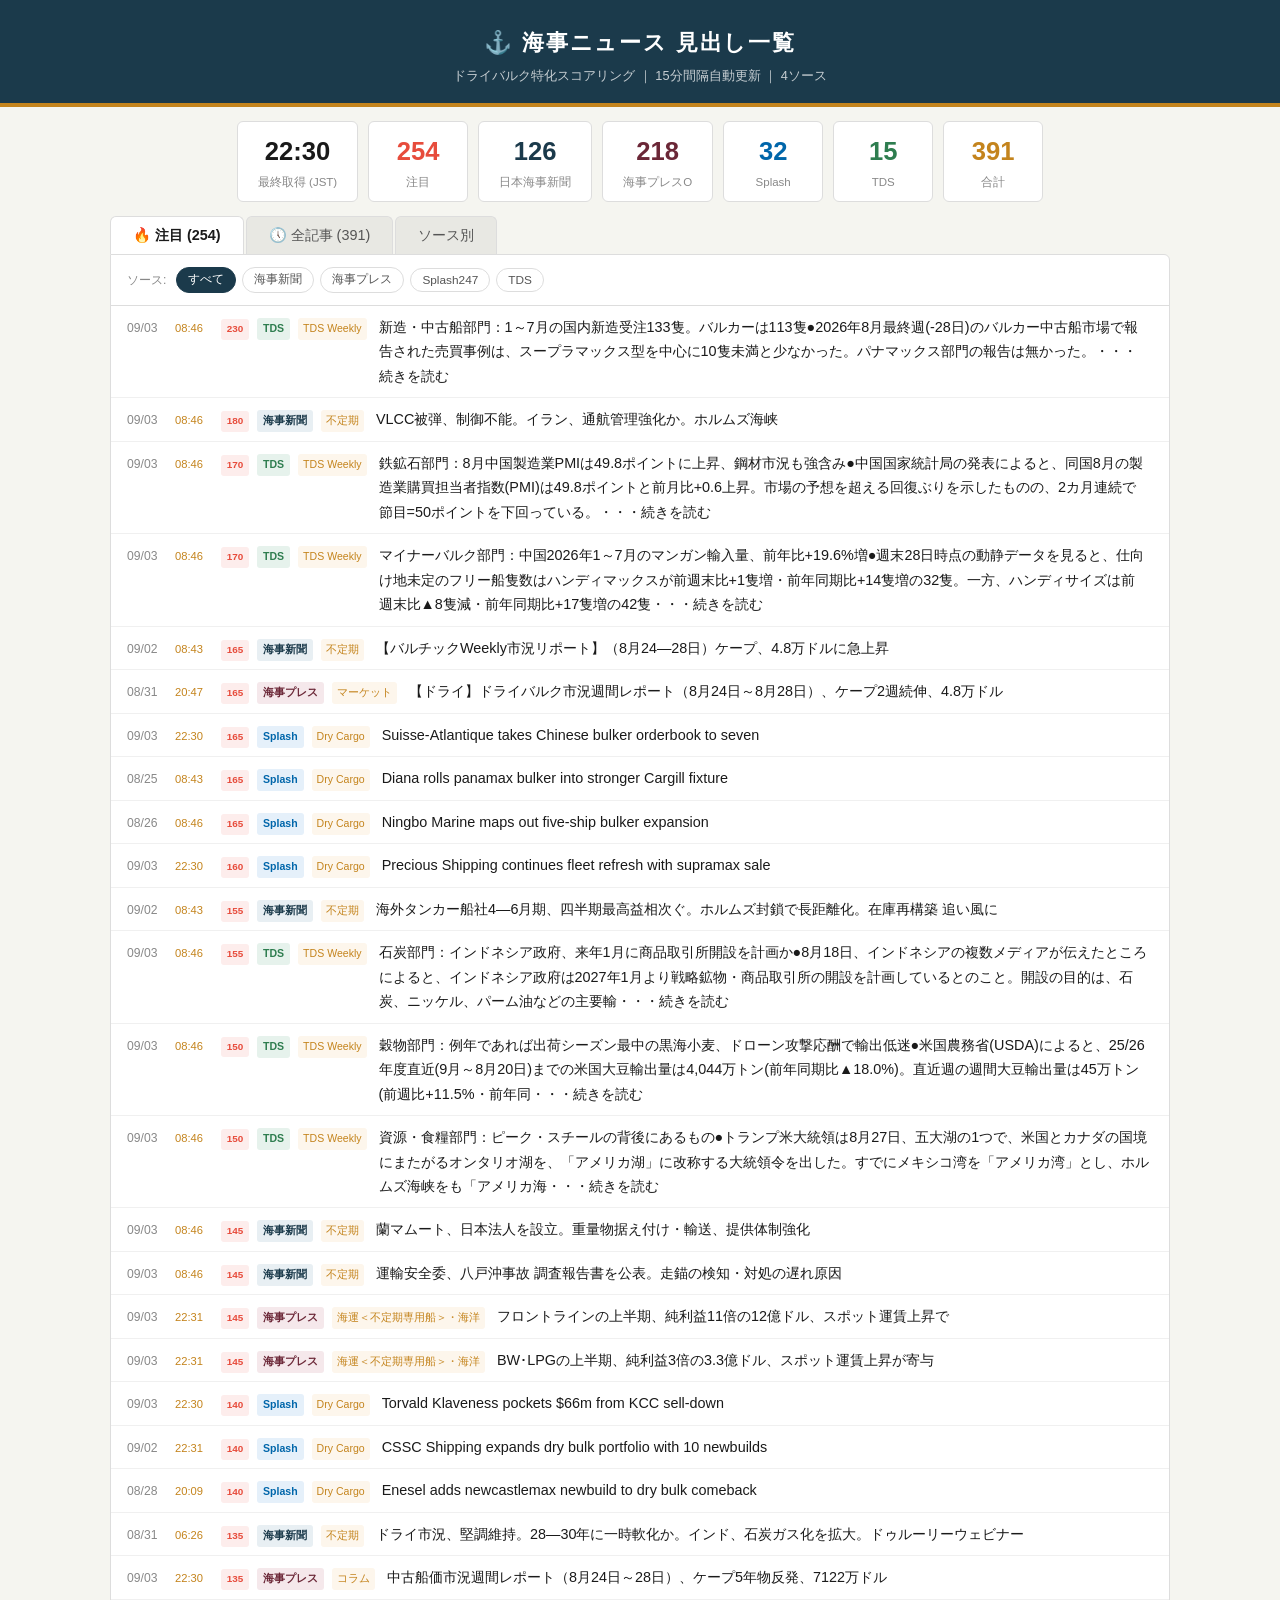
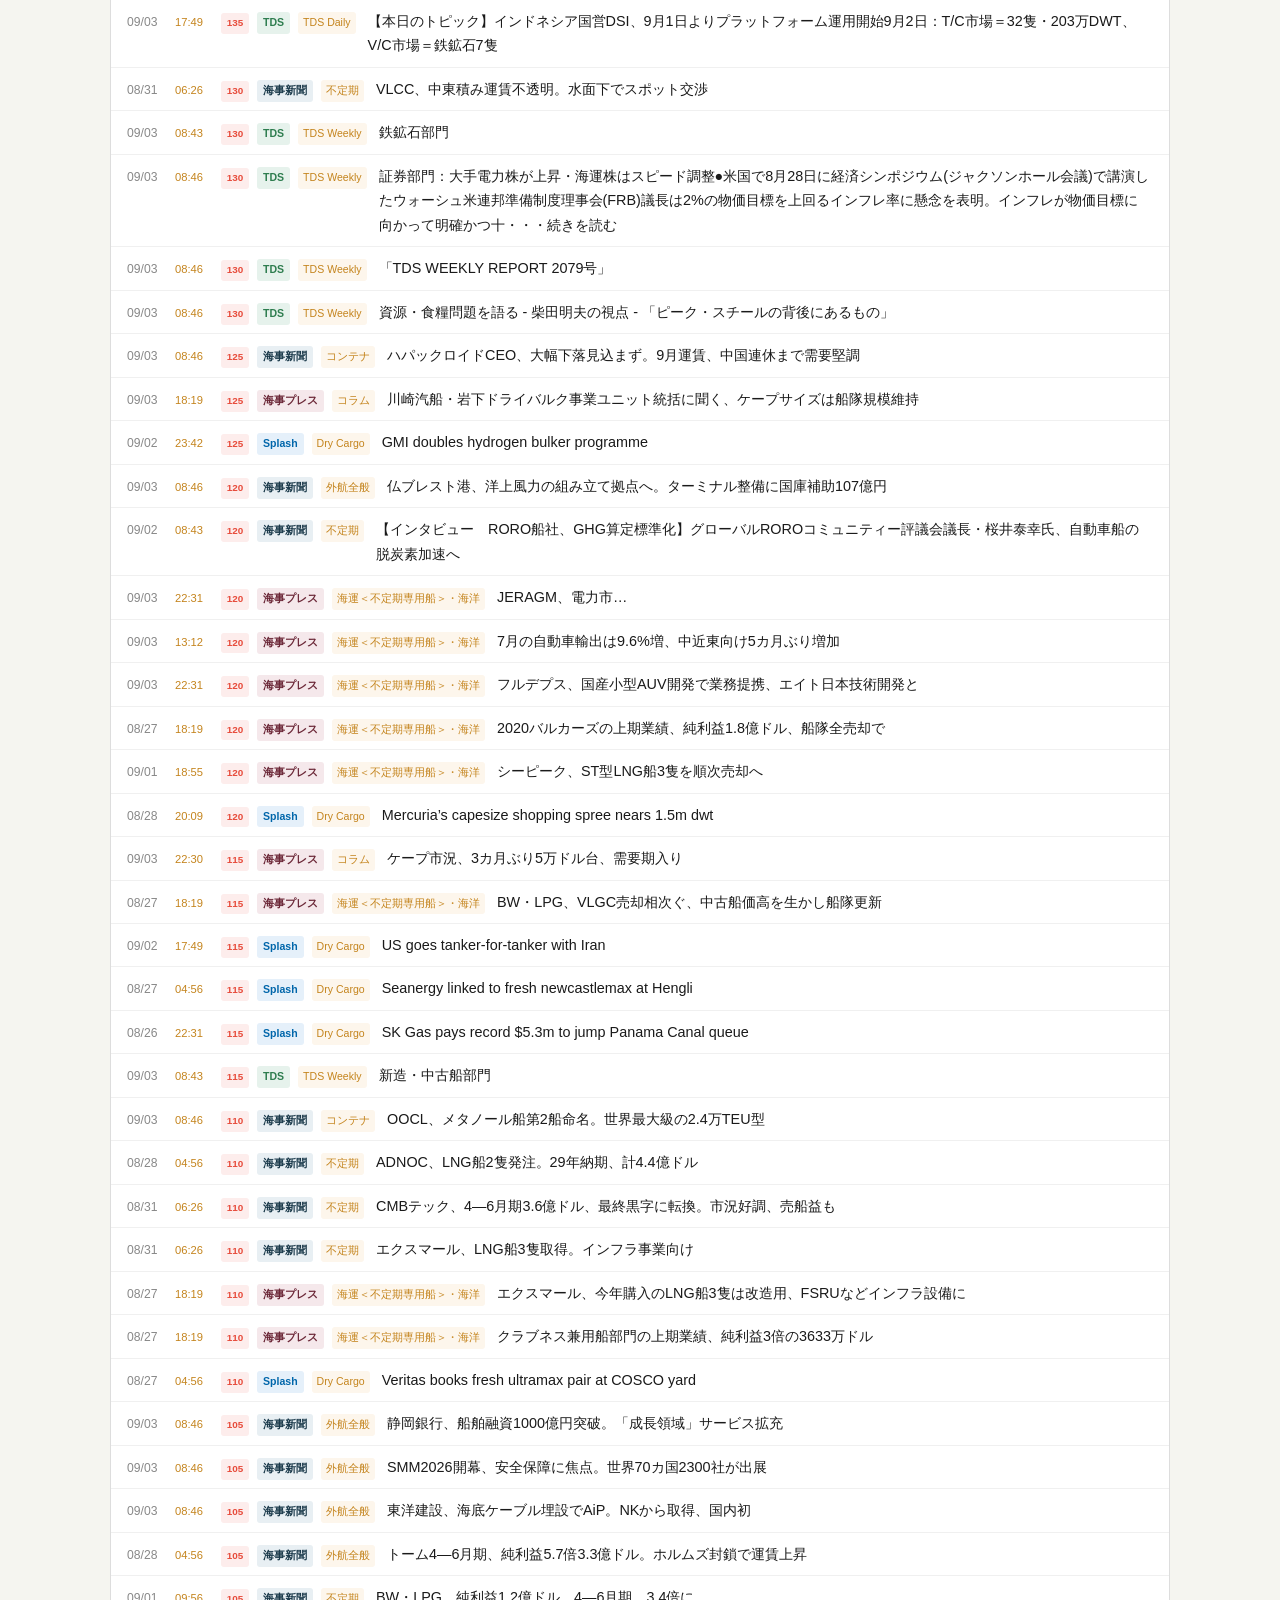
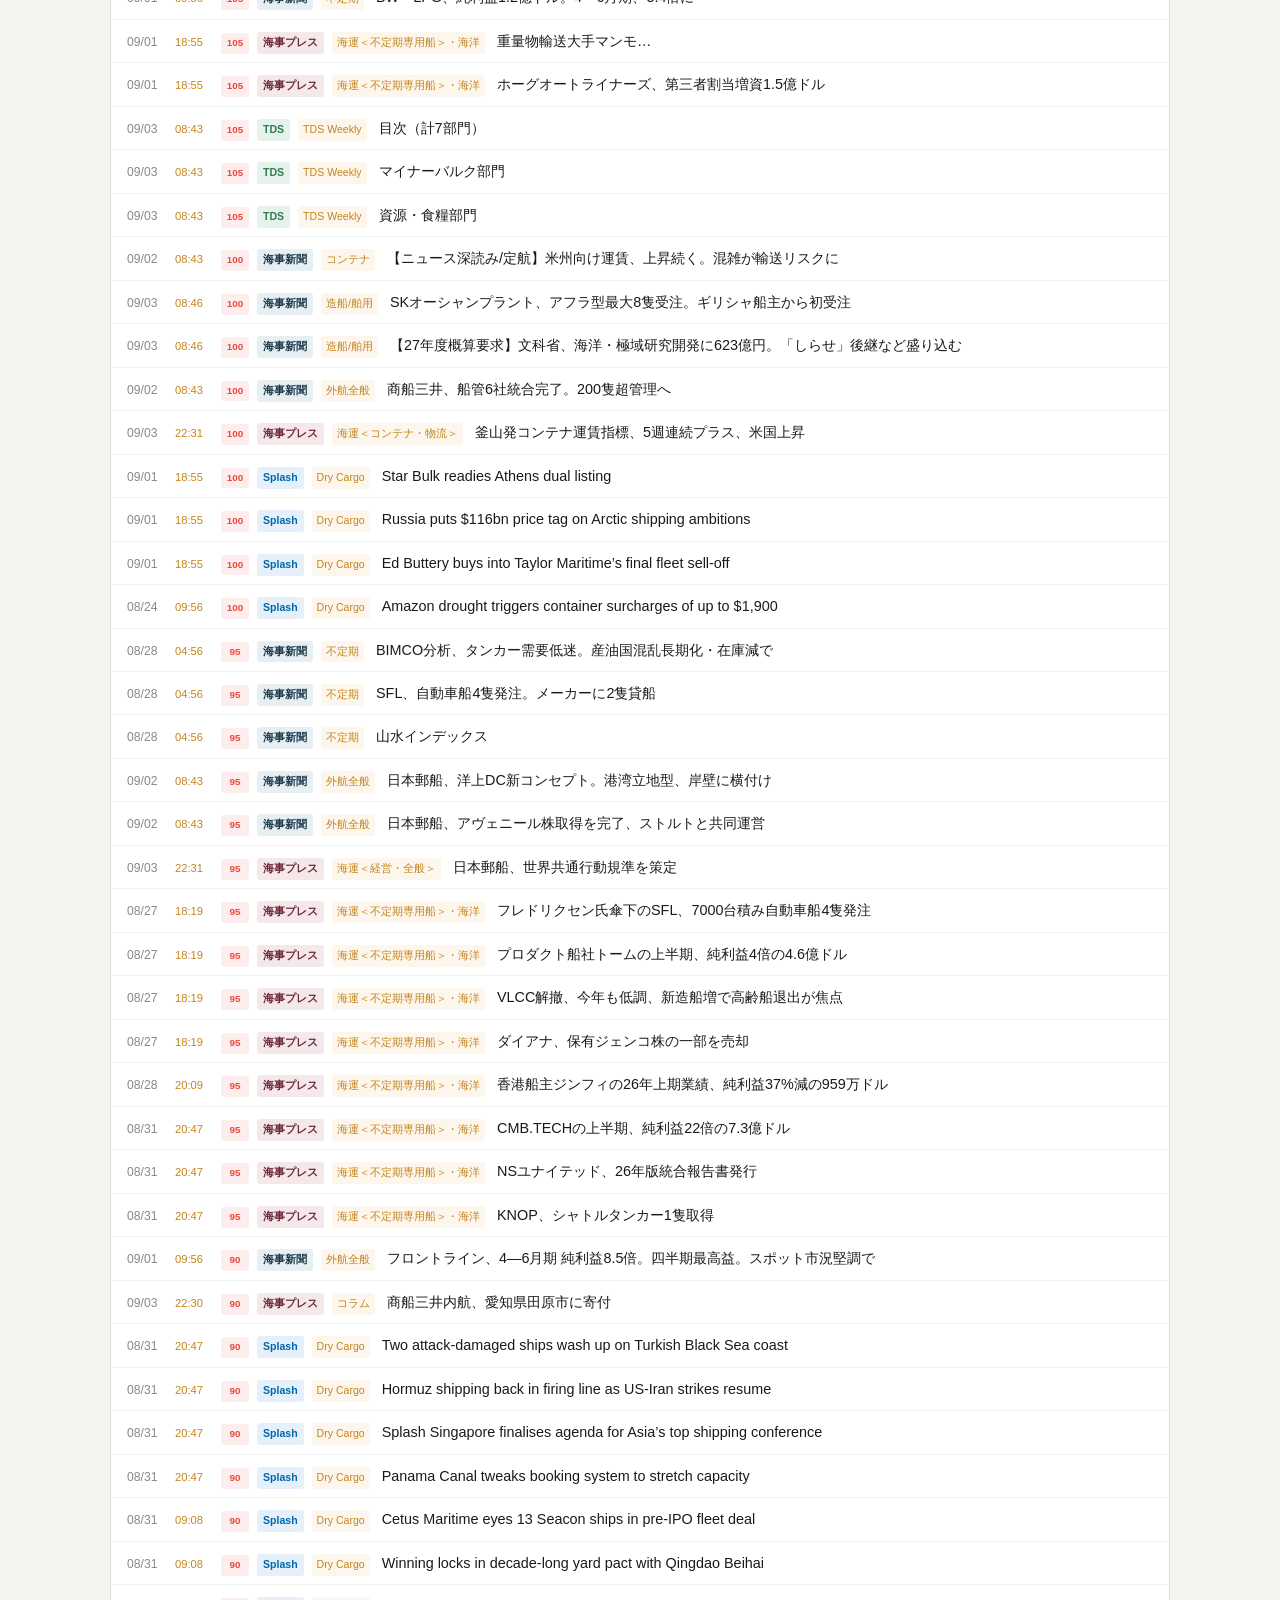
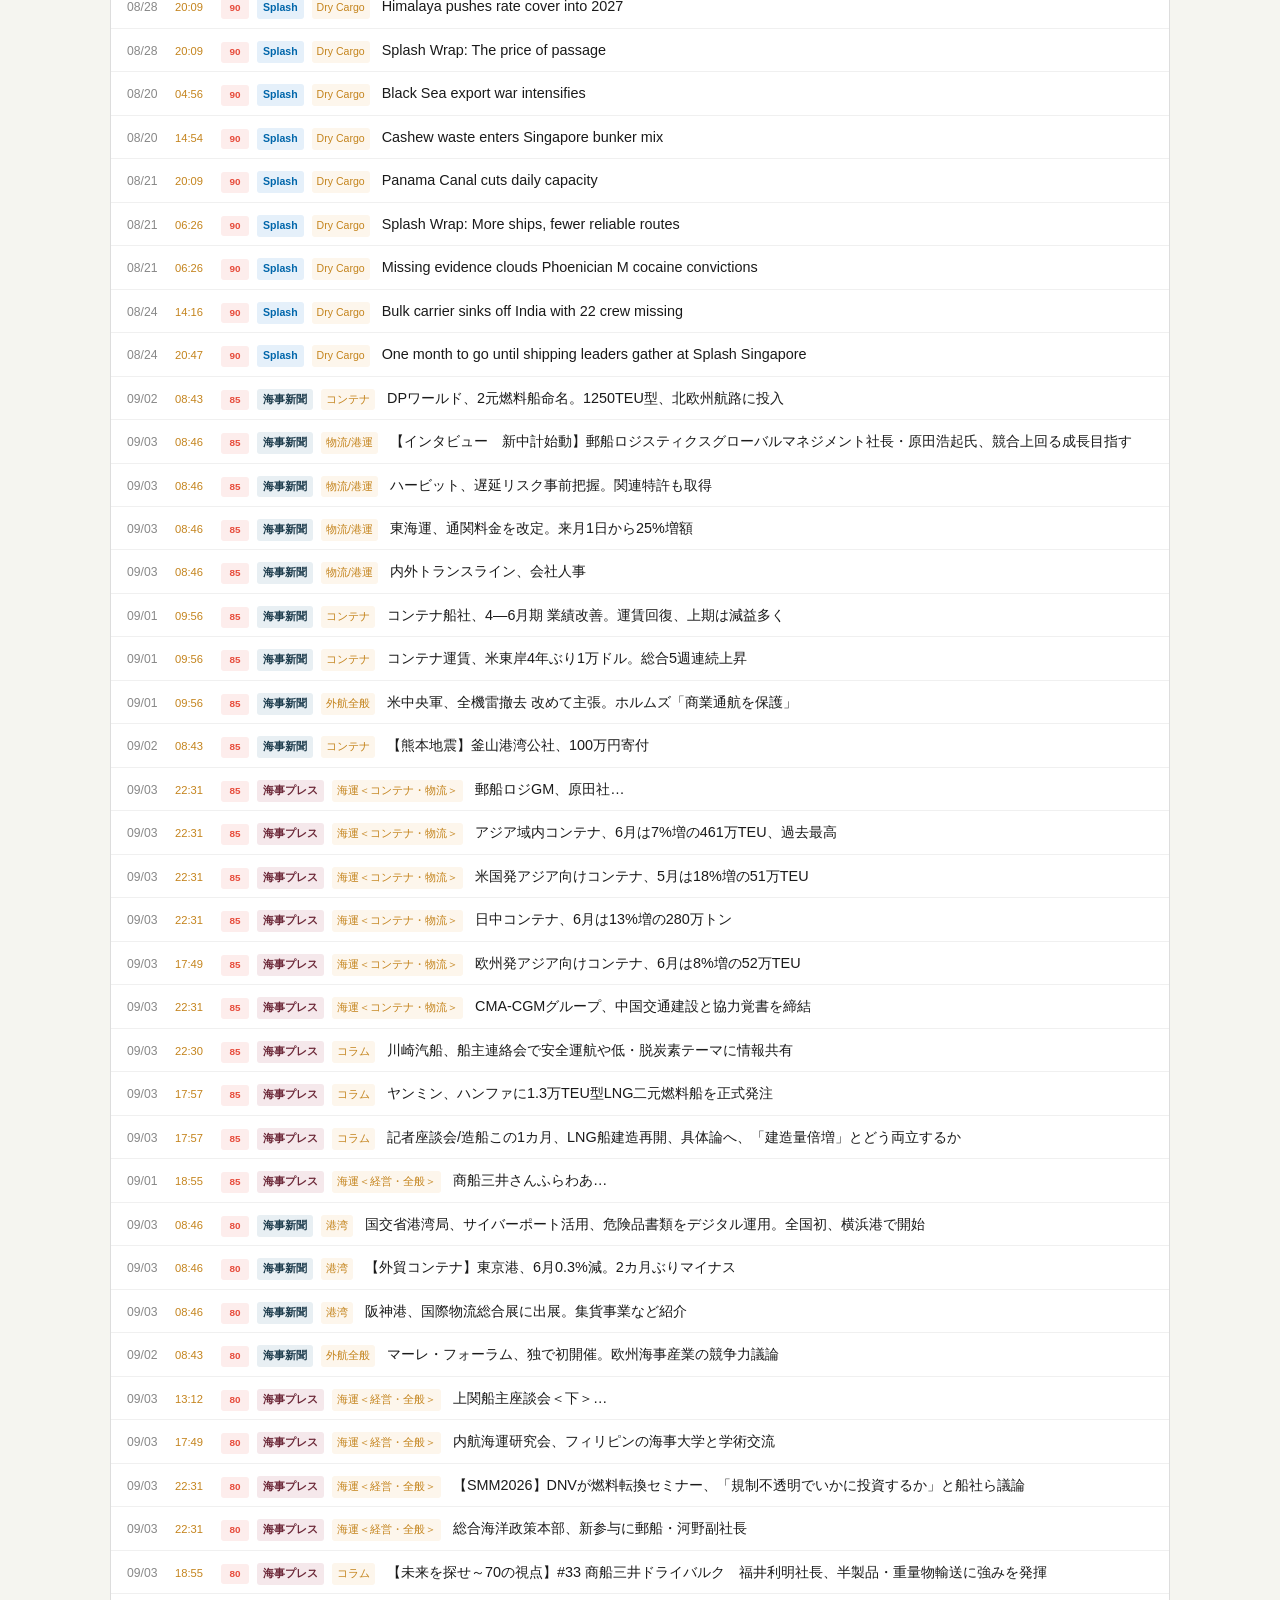
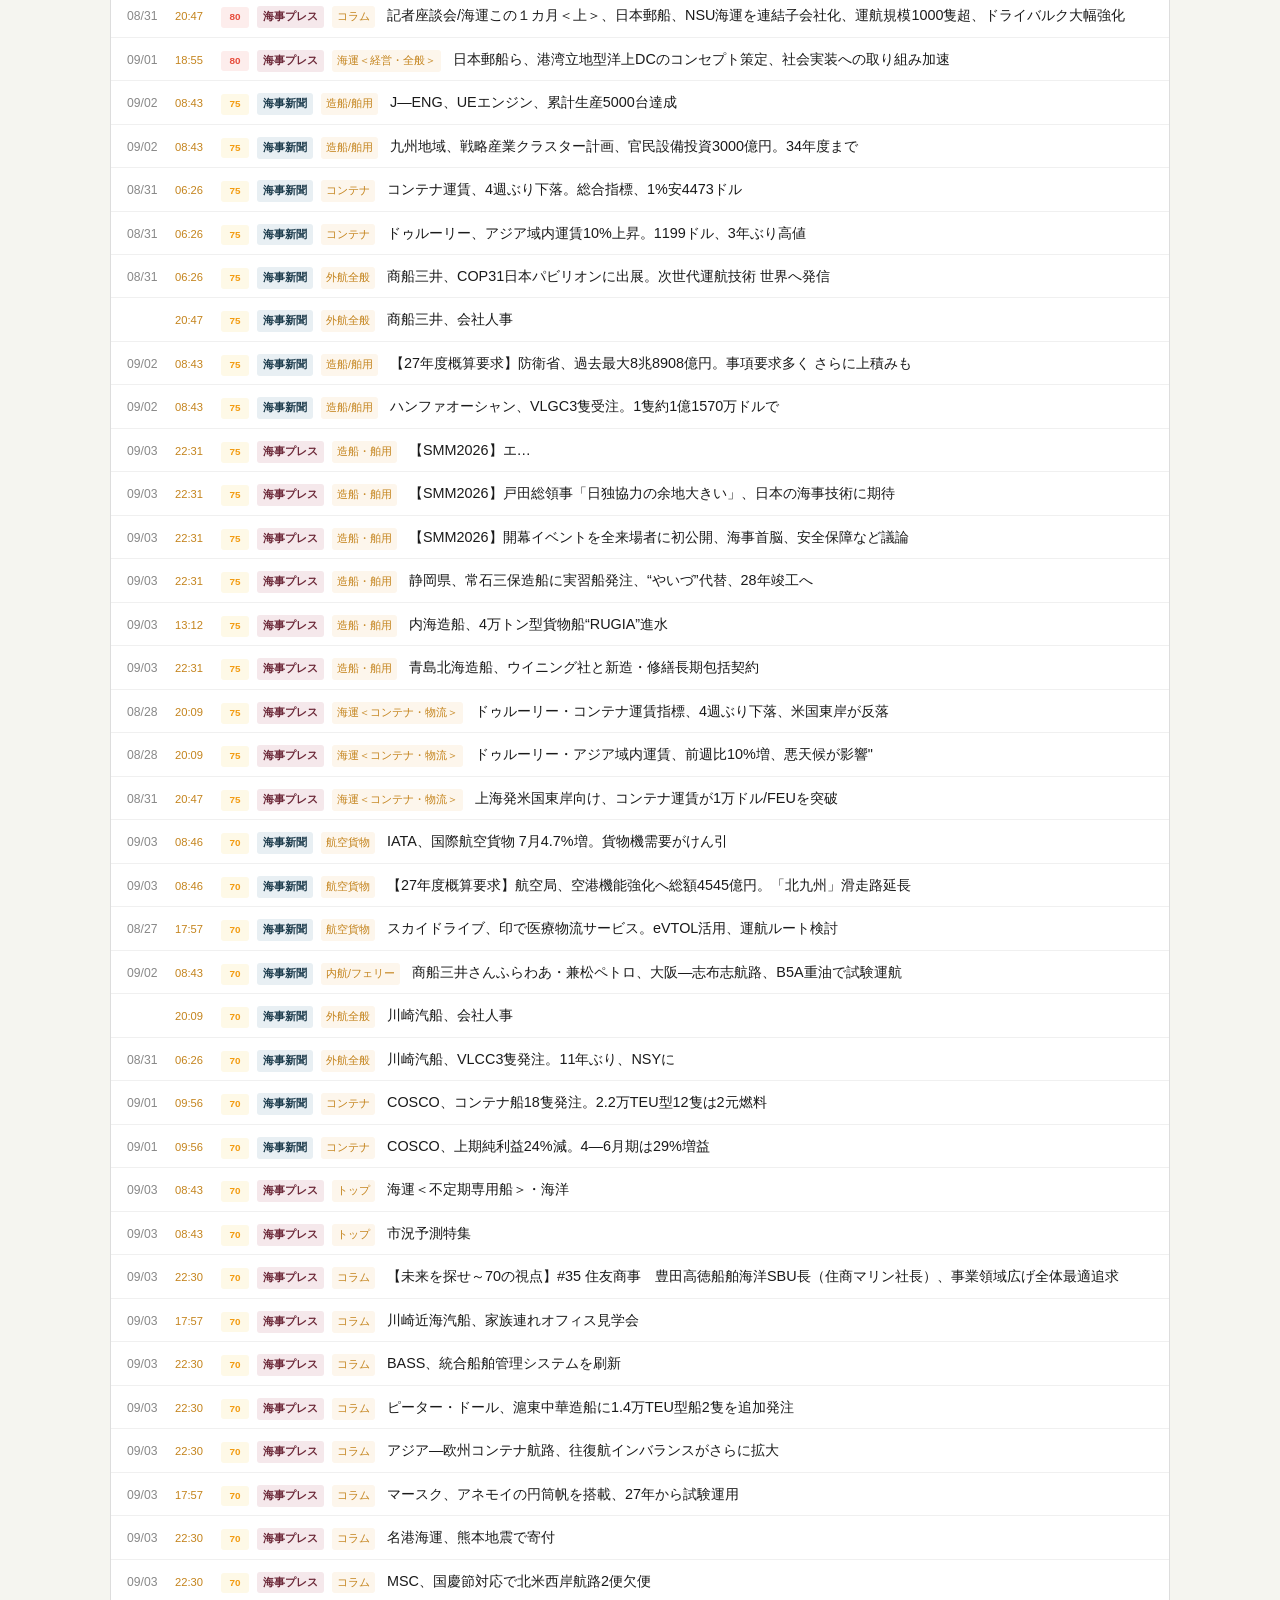
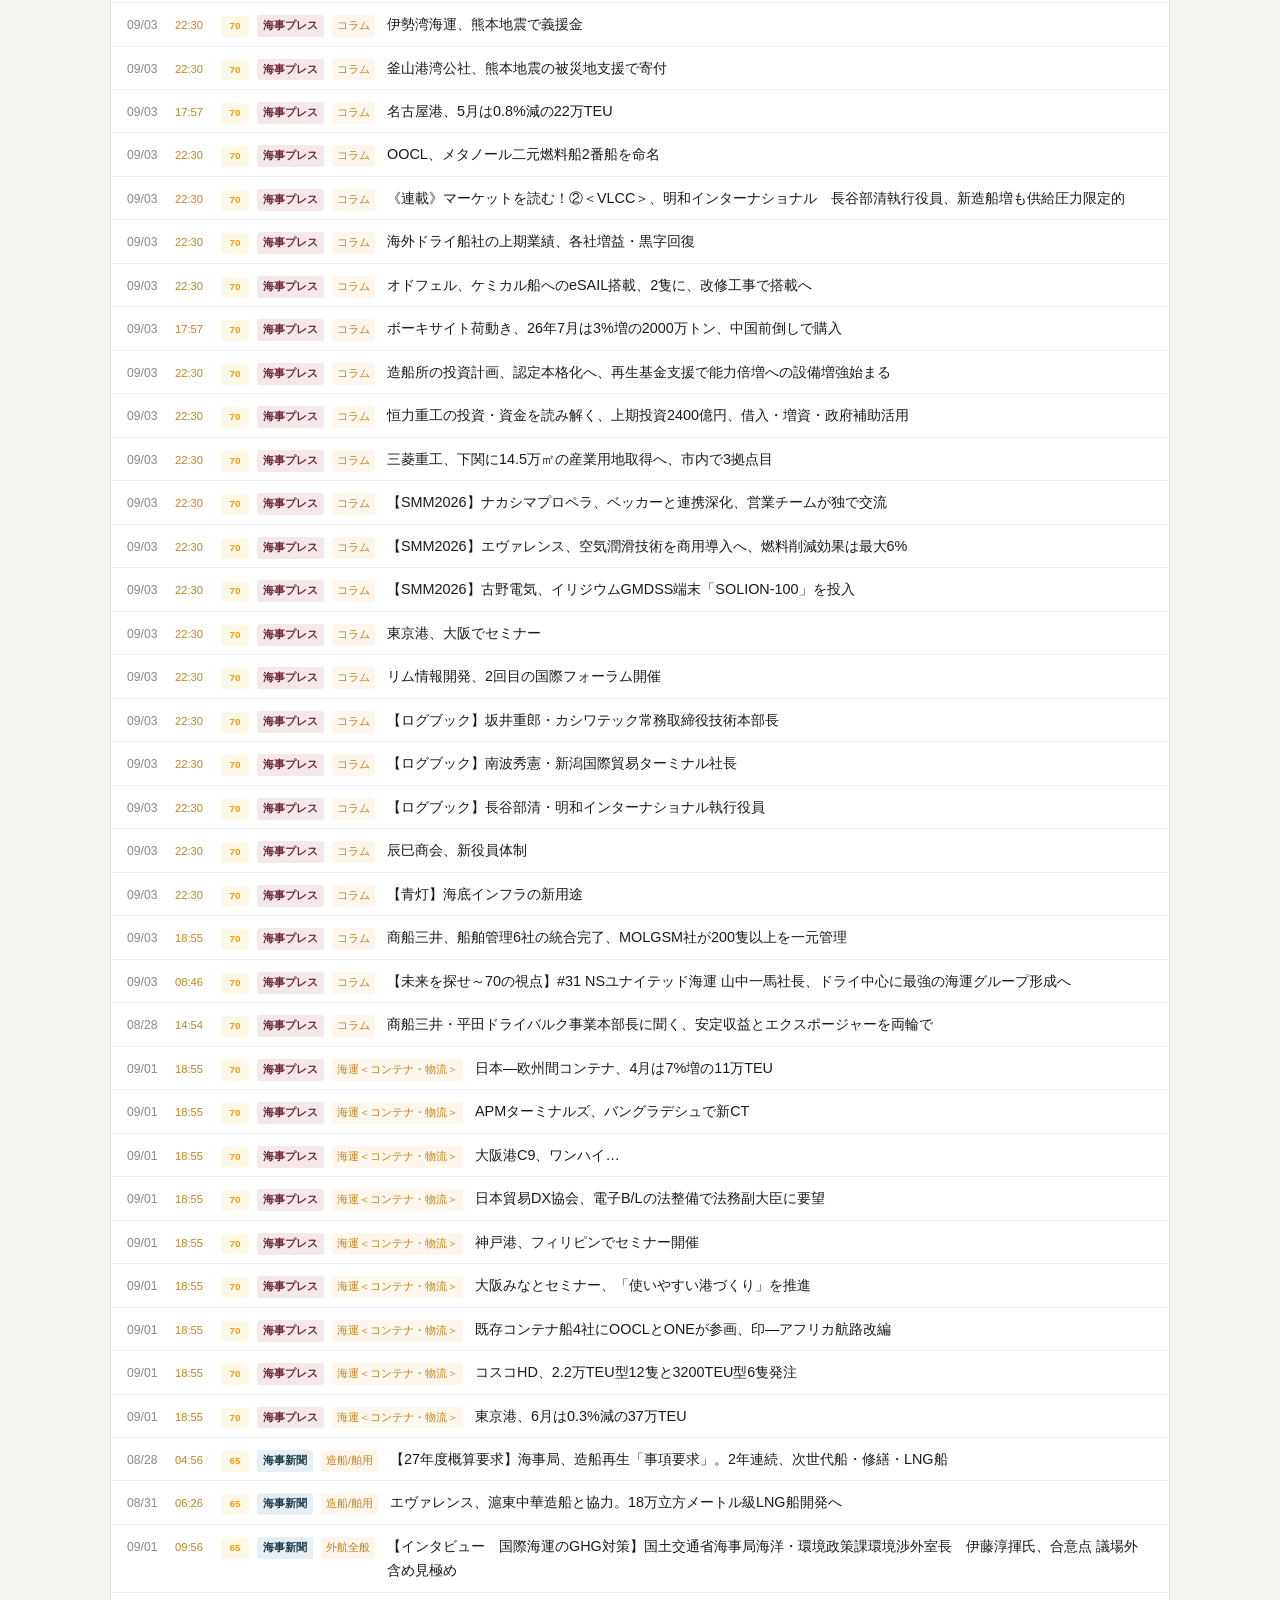
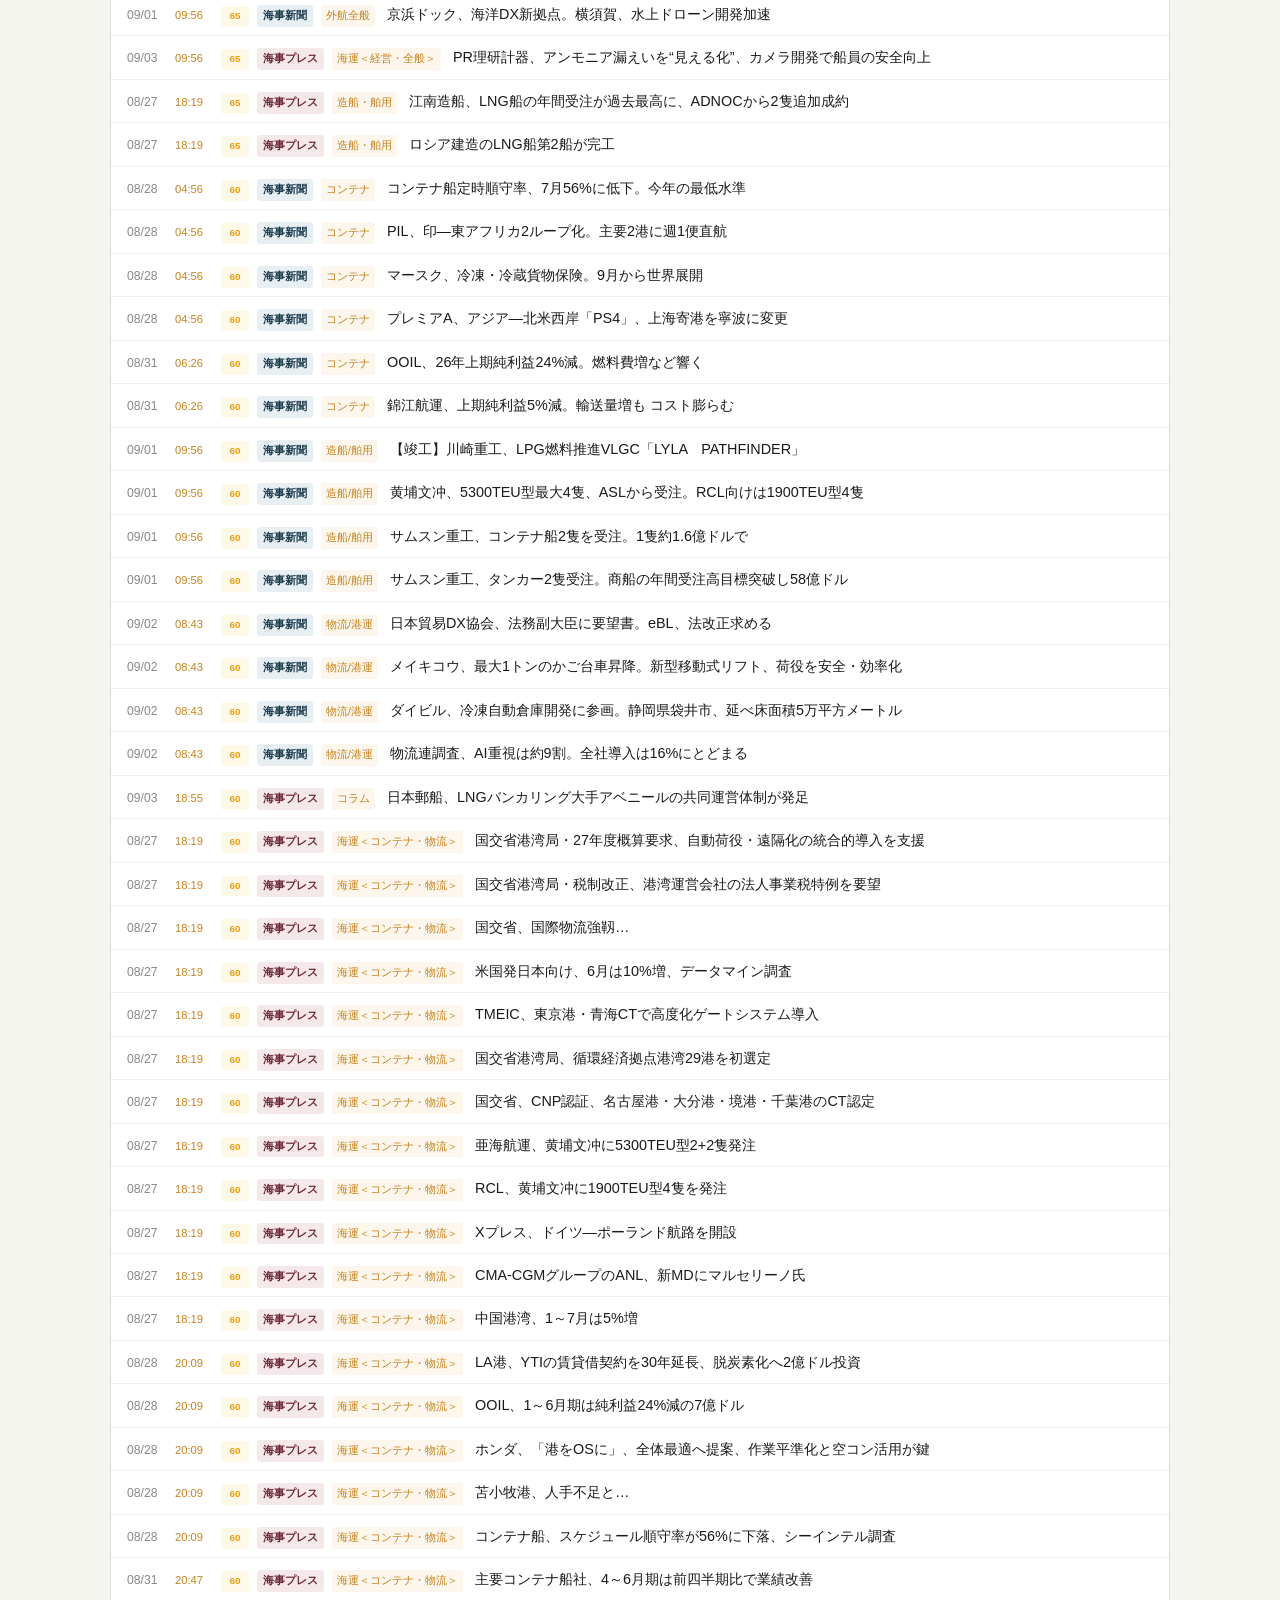
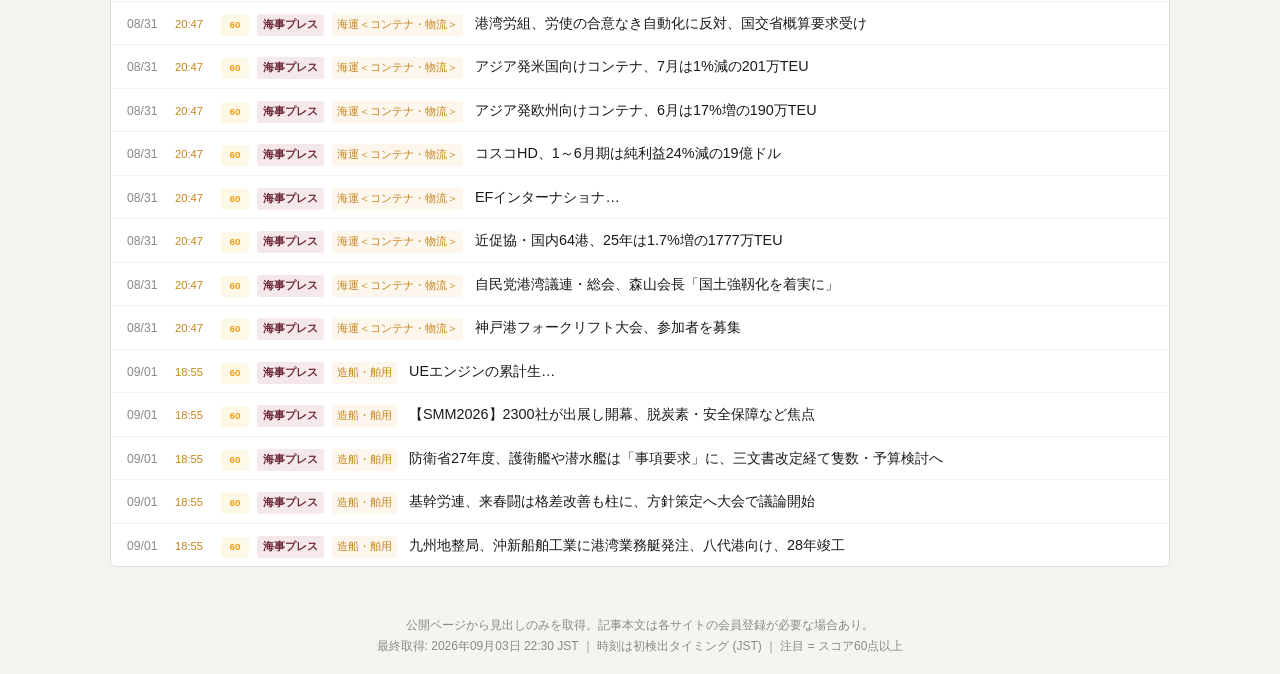
==== commit 277daab6: "Update 22:30 JST" ====
--- a/index.html
+++ b/index.html
@@ -1,6 +1,6 @@
 <!DOCTYPE html>
 <html lang="ja"><head><meta charset="UTF-8"><meta name="viewport" content="width=device-width,initial-scale=1.0">
-<title>海事ニュース - 2026年09月03日 17:57</title>
+<title>海事ニュース - 2026年09月03日 22:30</title>
 <style>
 :root{--bg:#f5f5f0;--card:#fff;--jmd:#1b3a4b;--jmd-l:#e8eff3;--kp:#6b2737;--kp-l:#f5e8eb;
 --sp:#0066aa;--sp-l:#e5f0fa;--td:#2e7d4f;--td-l:#e6f2ec;--text:#1a1a1a;--tm:#555;--tl:#888;--bdr:#ddd;--acc:#c4841d;--acc-bg:#fdf6ec;--hov:#f0f4f8;--r:6px;
@@ -53,18 +53,18 @@
 </style></head><body>
 <div class="hd"><h1>&#9875; 海事ニュース 見出し一覧</h1><div class="m">ドライバルク特化スコアリング ｜ 15分間隔自動更新 ｜ 4ソース</div></div>
 <div class="sts">
-<div class="st"><div class="n tm">17:57</div><div class="l">最終取得 (JST)</div></div>
-<div class="st"><div class="n" style="color:var(--hi)">222</div><div class="l">注目</div></div>
+<div class="st"><div class="n tm">22:30</div><div class="l">最終取得 (JST)</div></div>
+<div class="st"><div class="n" style="color:var(--hi)">254</div><div class="l">注目</div></div>
 <div class="st"><div class="n" style="color:var(--jmd)">126</div><div class="l">日本海事新聞</div></div>
-<div class="st"><div class="n" style="color:var(--kp)">189</div><div class="l">海事プレスO</div></div>
-<div class="st"><div class="n" style="color:var(--sp)">29</div><div class="l">Splash</div></div>
+<div class="st"><div class="n" style="color:var(--kp)">218</div><div class="l">海事プレスO</div></div>
+<div class="st"><div class="n" style="color:var(--sp)">32</div><div class="l">Splash</div></div>
 <div class="st"><div class="n" style="color:var(--td)">15</div><div class="l">TDS</div></div>
-<div class="st"><div class="n" style="color:var(--acc)">359</div><div class="l">合計</div></div>
+<div class="st"><div class="n" style="color:var(--acc)">391</div><div class="l">合計</div></div>
 
 </div>
 <div class="tb">
-<button class="tbtn a" onclick="switchTab('hot')">&#128293; 注目 (222)</button>
-<button class="tbtn" onclick="switchTab('all')">&#128340; 全記事 (359)</button>
+<button class="tbtn a" onclick="switchTab('hot')">&#128293; 注目 (254)</button>
+<button class="tbtn" onclick="switchTab('all')">&#128340; 全記事 (391)</button>
 <button class="tbtn" onclick="switchTab('source')">ソース別</button>
 </div>
 <div class="tc a" id="tab-hot"><div class="tp">
@@ -75,8 +75,10 @@
 <div class="li" data-s="t"><span class="d">09/03</span><span class="fs" title="初検出 JST">08:46</span><span class="sc hi">170</span><span class="st2 t">TDS</span><span class="ct2">TDS Weekly</span><a href="https://www.tramp.co.jp/fenet/weekly_general/detail/1233/7986/4" target="_blank">マイナーバルク部門：中国2026年1～7月のマンガン輸入量、前年比+19.6%増●週末28日時点の動静データを見ると、仕向け地未定のフリー船隻数はハンディマックスが前週末比+1隻増・前年同期比+14隻増の32隻。一方、ハンディサイズは前週末比▲8隻減・前年同期比+17隻増の42隻・・・続きを読む</a></div>
 <div class="li" data-s="j"><span class="d">09/02</span><span class="fs" title="初検出 JST">08:43</span><span class="sc hi">165</span><span class="st2 j">海事新聞</span><span class="ct2">不定期</span><a href="https://www.jmd.co.jp/article.php?no=318340" target="_blank">【バルチックWeekly市況リポート】（8月24―28日）ケープ、4.8万ドルに急上昇</a></div>
 <div class="li" data-s="k"><span class="d">08/31</span><span class="fs" title="初検出 JST">20:47</span><span class="sc hi">165</span><span class="st2 k">海事プレス</span><span class="ct2">マーケット</span><a href="https://www.kaijipress.com/markets/dry/2026/09/203952/" target="_blank">【ドライ】ドライバルク市況週間レポート（8月24日～8月28日）、ケープ2週続伸、4.8万ドル</a></div>
+<div class="li" data-s="s"><span class="d">09/03</span><span class="fs" title="初検出 JST">22:30</span><span class="sc hi">165</span><span class="st2 s">Splash</span><span class="ct2">Dry Cargo</span><a href="https://splash247.com/suisse-atlantique-takes-chinese-bulker-orderbook-to-seven/" target="_blank">Suisse-Atlantique takes Chinese bulker orderbook to seven</a></div>
+<div class="li" data-s="s"><span class="d">08/25</span><span class="fs" title="初検出 JST">08:43</span><span class="sc hi">165</span><span class="st2 s">Splash</span><span class="ct2">Dry Cargo</span><a href="https://splash247.com/diana-rolls-panamax-bulker-into-stronger-cargill-fixture/" target="_blank">Diana rolls panamax bulker into stronger Cargill fixture</a></div>
 <div class="li" data-s="s"><span class="d">08/26</span><span class="fs" title="初検出 JST">08:46</span><span class="sc hi">165</span><span class="st2 s">Splash</span><span class="ct2">Dry Cargo</span><a href="https://splash247.com/ningbo-marine-maps-out-five-ship-bulker-expansion/" target="_blank">Ningbo Marine maps out five-ship bulker expansion</a></div>
-<div class="li" data-s="s"><span class="d">08/25</span><span class="fs" title="初検出 JST">08:43</span><span class="sc hi">165</span><span class="st2 s">Splash</span><span class="ct2">Dry Cargo</span><a href="https://splash247.com/diana-rolls-panamax-bulker-into-stronger-cargill-fixture/" target="_blank">Diana rolls panamax bulker into stronger Cargill fixture</a></div>
+<div class="li" data-s="s"><span class="d">09/03</span><span class="fs" title="初検出 JST">22:30</span><span class="sc hi">160</span><span class="st2 s">Splash</span><span class="ct2">Dry Cargo</span><a href="https://splash247.com/precious-shipping-continues-fleet-refresh-with-supramax-sale/" target="_blank">Precious Shipping continues fleet refresh with supramax sale</a></div>
 <div class="li" data-s="j"><span class="d">09/02</span><span class="fs" title="初検出 JST">08:43</span><span class="sc hi">155</span><span class="st2 j">海事新聞</span><span class="ct2">不定期</span><a href="https://www.jmd.co.jp/article.php?no=318369" target="_blank">海外タンカー船社4―6月期、四半期最高益相次ぐ。ホルムズ封鎖で長距離化。在庫再構築 追い風に</a></div>
 <div class="li" data-s="t"><span class="d">09/03</span><span class="fs" title="初検出 JST">08:46</span><span class="sc hi">155</span><span class="st2 t">TDS</span><span class="ct2">TDS Weekly</span><a href="https://www.tramp.co.jp/fenet/weekly_general/detail/1233/7988/2" target="_blank">石炭部門：インドネシア政府、来年1月に商品取引所開設を計画か●8月18日、インドネシアの複数メディアが伝えたところによると、インドネシア政府は2027年1月より戦略鉱物・商品取引所の開設を計画しているとのこと。開設の目的は、石炭、ニッケル、パーム油などの主要輸・・・続きを読む</a></div>
 <div class="li" data-s="t"><span class="d">09/03</span><span class="fs" title="初検出 JST">08:46</span><span class="sc hi">150</span><span class="st2 t">TDS</span><span class="ct2">TDS Weekly</span><a href="https://www.tramp.co.jp/fenet/weekly_general/detail/1233/7987/3" target="_blank">穀物部門：例年であれば出荷シーズン最中の黒海小麦、ドローン攻撃応酬で輸出低迷●米国農務省(USDA)によると、25/26年度直近(9月～8月20日)までの米国大豆輸出量は4,044万トン(前年同期比▲18.0%)。直近週の週間大豆輸出量は45万トン(前週比+11.5%・前年同・・・続きを読む</a></div>
@@ -85,9 +87,11 @@
 <div class="li" data-s="j"><span class="d">09/03</span><span class="fs" title="初検出 JST">08:46</span><span class="sc hi">145</span><span class="st2 j">海事新聞</span><span class="ct2">不定期</span><a href="https://www.jmd.co.jp/article.php?no=318379" target="_blank">運輸安全委、八戸沖事故 調査報告書を公表。走錨の検知・対処の遅れ原因</a></div>
 <div class="li" data-s="k"><span class="d">09/03</span><span class="fs" title="初検出 JST">22:31</span><span class="sc hi">145</span><span class="st2 k">海事プレス</span><span class="ct2">海運＜不定期専用船＞・海洋</span><a href="https://www.kaijipress.com/news/tramper/2026/09/204021/" target="_blank">フロントラインの上半期、純利益11倍の12億ドル、スポット運賃上昇で</a></div>
 <div class="li" data-s="k"><span class="d">09/03</span><span class="fs" title="初検出 JST">22:31</span><span class="sc hi">145</span><span class="st2 k">海事プレス</span><span class="ct2">海運＜不定期専用船＞・海洋</span><a href="https://www.kaijipress.com/news/tramper/2026/09/204023/" target="_blank">BW･LPGの上半期、純利益3倍の3.3億ドル、スポット運賃上昇が寄与</a></div>
+<div class="li" data-s="s"><span class="d">09/03</span><span class="fs" title="初検出 JST">22:30</span><span class="sc hi">140</span><span class="st2 s">Splash</span><span class="ct2">Dry Cargo</span><a href="https://splash247.com/torvald-klaveness-pockets-66m-from-kcc-sell-down/" target="_blank">Torvald Klaveness pockets $66m from KCC sell-down</a></div>
 <div class="li" data-s="s"><span class="d">09/02</span><span class="fs" title="初検出 JST">22:31</span><span class="sc hi">140</span><span class="st2 s">Splash</span><span class="ct2">Dry Cargo</span><a href="https://splash247.com/cssc-shipping-expands-dry-bulk-portfolio-with-10-newbuilds/" target="_blank">CSSC Shipping expands dry bulk portfolio with 10 newbuilds</a></div>
 <div class="li" data-s="s"><span class="d">08/28</span><span class="fs" title="初検出 JST">20:09</span><span class="sc hi">140</span><span class="st2 s">Splash</span><span class="ct2">Dry Cargo</span><a href="https://splash247.com/enesel-adds-newcastlemax-newbuild-to-dry-bulk-comeback/" target="_blank">Enesel adds newcastlemax newbuild to dry bulk comeback</a></div>
 <div class="li" data-s="j"><span class="d">08/31</span><span class="fs" title="初検出 JST">06:26</span><span class="sc hi">135</span><span class="st2 j">海事新聞</span><span class="ct2">不定期</span><a href="https://www.jmd.co.jp/article.php?no=318269" target="_blank">ドライ市況、堅調維持。28―30年に一時軟化か。インド、石炭ガス化を拡大。ドゥルーリーウェビナー</a></div>
+<div class="li" data-s="k"><span class="d">09/03</span><span class="fs" title="初検出 JST">22:30</span><span class="sc hi">135</span><span class="st2 k">海事プレス</span><span class="ct2">コラム</span><a href="https://www.kaijipress.com/markets/secondhand/2026/09/204061/" target="_blank">中古船価市況週間レポート（8月24日～28日）、ケープ5年物反発、7122万ドル</a></div>
 <div class="li" data-s="t"><span class="d">09/03</span><span class="fs" title="初検出 JST">17:49</span><span class="sc hi">135</span><span class="st2 t">TDS</span><span class="ct2">TDS Daily</span><a href="https://www.tramp.co.jp/fenet/daily_report" target="_blank">【本日のトピック】インドネシア国営DSI、9月1日よりプラットフォーム運用開始9月2日：T/C市場＝32隻・203万DWT、V/C市場＝鉄鉱石7隻</a></div>
 <div class="li" data-s="j"><span class="d">08/31</span><span class="fs" title="初検出 JST">06:26</span><span class="sc hi">130</span><span class="st2 j">海事新聞</span><span class="ct2">不定期</span><a href="https://www.jmd.co.jp/article.php?no=318273" target="_blank">VLCC、中東積み運賃不透明。水面下でスポット交渉</a></div>
 <div class="li" data-s="t"><span class="d">09/03</span><span class="fs" title="初検出 JST">08:43</span><span class="sc hi">130</span><span class="st2 t">TDS</span><span class="ct2">TDS Weekly</span><a href="https://www.tramp.co.jp/fenet/weekly_general/detail_by_order/1" target="_blank">鉄鉱石部門</a></div>
@@ -105,6 +109,7 @@
 <div class="li" data-s="k"><span class="d">08/27</span><span class="fs" title="初検出 JST">18:19</span><span class="sc hi">120</span><span class="st2 k">海事プレス</span><span class="ct2">海運＜不定期専用船＞・海洋</span><a href="https://www.kaijipress.com/news/tramper/2026/08/203900/" target="_blank">2020バルカーズの上期業績、純利益1.8億ドル、船隊全売却で</a></div>
 <div class="li" data-s="k"><span class="d">09/01</span><span class="fs" title="初検出 JST">18:55</span><span class="sc hi">120</span><span class="st2 k">海事プレス</span><span class="ct2">海運＜不定期専用船＞・海洋</span><a href="https://www.kaijipress.com/news/tramper/2026/09/203988/" target="_blank">シーピーク、ST型LNG船3隻を順次売却へ</a></div>
 <div class="li" data-s="s"><span class="d">08/28</span><span class="fs" title="初検出 JST">20:09</span><span class="sc hi">120</span><span class="st2 s">Splash</span><span class="ct2">Dry Cargo</span><a href="https://splash247.com/mercurias-capesize-shopping-spree-nears-1-5m-dwt/" target="_blank">Mercuria’s capesize shopping spree nears 1.5m dwt</a></div>
+<div class="li" data-s="k"><span class="d">09/03</span><span class="fs" title="初検出 JST">22:30</span><span class="sc hi">115</span><span class="st2 k">海事プレス</span><span class="ct2">コラム</span><a href="https://www.kaijipress.com/news/tramper/2026/09/204059/" target="_blank">ケープ市況、3カ月ぶり5万ドル台、需要期入り</a></div>
 <div class="li" data-s="k"><span class="d">08/27</span><span class="fs" title="初検出 JST">18:19</span><span class="sc hi">115</span><span class="st2 k">海事プレス</span><span class="ct2">海運＜不定期専用船＞・海洋</span><a href="https://www.kaijipress.com/news/tramper/2026/08/203902/" target="_blank">BW・LPG、VLGC売却相次ぐ、中古船価高を生かし船隊更新</a></div>
 <div class="li" data-s="s"><span class="d">09/02</span><span class="fs" title="初検出 JST">17:49</span><span class="sc hi">115</span><span class="st2 s">Splash</span><span class="ct2">Dry Cargo</span><a href="https://splash247.com/us-goes-tanker-for-tanker-with-iran/" target="_blank">US goes tanker-for-tanker with Iran</a></div>
 <div class="li" data-s="s"><span class="d">08/27</span><span class="fs" title="初検出 JST">04:56</span><span class="sc hi">115</span><span class="st2 s">Splash</span><span class="ct2">Dry Cargo</span><a href="https://splash247.com/seanergy-linked-to-fresh-newcastlemax-at-hengli/" target="_blank">Seanergy linked to fresh newcastlemax at Hengli</a></div>
@@ -151,6 +156,7 @@
 <div class="li" data-s="k"><span class="d">08/31</span><span class="fs" title="初検出 JST">20:47</span><span class="sc hi">95</span><span class="st2 k">海事プレス</span><span class="ct2">海運＜不定期専用船＞・海洋</span><a href="https://www.kaijipress.com/news/tramper/2026/09/203954/" target="_blank">NSユナイテッド、26年版統合報告書発行</a></div>
 <div class="li" data-s="k"><span class="d">08/31</span><span class="fs" title="初検出 JST">20:47</span><span class="sc hi">95</span><span class="st2 k">海事プレス</span><span class="ct2">海運＜不定期専用船＞・海洋</span><a href="https://www.kaijipress.com/news/tramper/2026/09/203955/" target="_blank">KNOP、シャトルタンカー1隻取得</a></div>
 <div class="li" data-s="j"><span class="d">09/01</span><span class="fs" title="初検出 JST">09:56</span><span class="sc hi">90</span><span class="st2 j">海事新聞</span><span class="ct2">外航全般</span><a href="https://www.jmd.co.jp/article.php?no=318317" target="_blank">フロントライン、4―6月期 純利益8.5倍。四半期最高益。スポット市況堅調で</a></div>
+<div class="li" data-s="k"><span class="d">09/03</span><span class="fs" title="初検出 JST">22:30</span><span class="sc hi">90</span><span class="st2 k">海事プレス</span><span class="ct2">コラム</span><a href="https://www.kaijipress.com/news/shipping/2026/09/204048/" target="_blank">商船三井内航、愛知県田原市に寄付</a></div>
 <div class="li" data-s="s"><span class="d">08/31</span><span class="fs" title="初検出 JST">20:47</span><span class="sc hi">90</span><span class="st2 s">Splash</span><span class="ct2">Dry Cargo</span><a href="https://splash247.com/two-attack-damaged-ships-wash-up-on-turkish-black-sea-coast/" target="_blank">Two attack-damaged ships wash up on Turkish Black Sea coast</a></div>
 <div class="li" data-s="s"><span class="d">08/31</span><span class="fs" title="初検出 JST">20:47</span><span class="sc hi">90</span><span class="st2 s">Splash</span><span class="ct2">Dry Cargo</span><a href="https://splash247.com/hormuz-shipping-back-in-firing-line-as-us-iran-strikes-resume/" target="_blank">Hormuz shipping back in firing line as US-Iran strikes resume</a></div>
 <div class="li" data-s="s"><span class="d">08/31</span><span class="fs" title="初検出 JST">20:47</span><span class="sc hi">90</span><span class="st2 s">Splash</span><span class="ct2">Dry Cargo</span><a href="https://splash247.com/splash-singapore-finalises-agenda-for-asias-top-shipping-conference/" target="_blank">Splash Singapore finalises agenda for Asia’s top shipping conference</a></div>
@@ -175,12 +181,13 @@
 <div class="li" data-s="j"><span class="d">09/01</span><span class="fs" title="初検出 JST">09:56</span><span class="sc hi">85</span><span class="st2 j">海事新聞</span><span class="ct2">コンテナ</span><a href="https://www.jmd.co.jp/article.php?no=318296" target="_blank">コンテナ運賃、米東岸4年ぶり1万ドル。総合5週連続上昇</a></div>
 <div class="li" data-s="j"><span class="d">09/01</span><span class="fs" title="初検出 JST">09:56</span><span class="sc hi">85</span><span class="st2 j">海事新聞</span><span class="ct2">外航全般</span><a href="https://www.jmd.co.jp/article.php?no=318320" target="_blank">米中央軍、全機雷撤去 改めて主張。ホルムズ「商業通航を保護」</a></div>
 <div class="li" data-s="j"><span class="d">09/02</span><span class="fs" title="初検出 JST">08:43</span><span class="sc hi">85</span><span class="st2 j">海事新聞</span><span class="ct2">コンテナ</span><a href="https://www.jmd.co.jp/article.php?no=318347" target="_blank">【熊本地震】釜山港湾公社、100万円寄付</a></div>
-<div class="li" data-s="k"><span class="d">09/03</span><span class="fs" title="初検出 JST">22:31</span><span class="sc hi">85</span><span class="st2 k">海事プレス</span><span class="ct2">海運＜コンテナ・物流＞</span><a href="https://www.kaijipress.com/news/container/2026/09/204019/" target="_blank">CMA-CGMグルー…</a></div>
-<div class="li" data-s="k"><span class="d">09/03</span><span class="fs" title="初検出 JST">22:31</span><span class="sc hi">85</span><span class="st2 k">海事プレス</span><span class="ct2">海運＜コンテナ・物流＞</span><a href="https://www.kaijipress.com/news/container/2026/09/204014/" target="_blank">郵船ロジGM、原田社長に聞く、買収で売上高1兆円、新市場へ攻勢</a></div>
+<div class="li" data-s="k"><span class="d">09/03</span><span class="fs" title="初検出 JST">22:31</span><span class="sc hi">85</span><span class="st2 k">海事プレス</span><span class="ct2">海運＜コンテナ・物流＞</span><a href="https://www.kaijipress.com/news/container/2026/09/204014/" target="_blank">郵船ロジGM、原田社…</a></div>
 <div class="li" data-s="k"><span class="d">09/03</span><span class="fs" title="初検出 JST">22:31</span><span class="sc hi">85</span><span class="st2 k">海事プレス</span><span class="ct2">海運＜コンテナ・物流＞</span><a href="https://www.kaijipress.com/news/container/2026/09/204016/" target="_blank">アジア域内コンテナ、6月は7%増の461万TEU、過去最高</a></div>
 <div class="li" data-s="k"><span class="d">09/03</span><span class="fs" title="初検出 JST">22:31</span><span class="sc hi">85</span><span class="st2 k">海事プレス</span><span class="ct2">海運＜コンテナ・物流＞</span><a href="https://www.kaijipress.com/news/container/2026/09/204017/" target="_blank">米国発アジア向けコンテナ、5月は18%増の51万TEU</a></div>
 <div class="li" data-s="k"><span class="d">09/03</span><span class="fs" title="初検出 JST">22:31</span><span class="sc hi">85</span><span class="st2 k">海事プレス</span><span class="ct2">海運＜コンテナ・物流＞</span><a href="https://www.kaijipress.com/news/container/2026/09/204018/" target="_blank">日中コンテナ、6月は13%増の280万トン</a></div>
 <div class="li" data-s="k"><span class="d">09/03</span><span class="fs" title="初検出 JST">17:49</span><span class="sc hi">85</span><span class="st2 k">海事プレス</span><span class="ct2">海運＜コンテナ・物流＞</span><a href="https://www.kaijipress.com/news/container/2026/09/204010/" target="_blank">欧州発アジア向けコンテナ、6月は8%増の52万TEU</a></div>
+<div class="li" data-s="k"><span class="d">09/03</span><span class="fs" title="初検出 JST">22:31</span><span class="sc hi">85</span><span class="st2 k">海事プレス</span><span class="ct2">海運＜コンテナ・物流＞</span><a href="https://www.kaijipress.com/news/container/2026/09/204019/" target="_blank">CMA-CGMグループ、中国交通建設と協力覚書を締結</a></div>
+<div class="li" data-s="k"><span class="d">09/03</span><span class="fs" title="初検出 JST">22:30</span><span class="sc hi">85</span><span class="st2 k">海事プレス</span><span class="ct2">コラム</span><a href="https://www.kaijipress.com/news/shipping/2026/09/204047/" target="_blank">川崎汽船、船主連絡会で安全運航や低・脱炭素テーマに情報共有</a></div>
 <div class="li" data-s="k"><span class="d">09/03</span><span class="fs" title="初検出 JST">17:57</span><span class="sc hi">85</span><span class="st2 k">海事プレス</span><span class="ct2">コラム</span><a href="https://www.kaijipress.com/news/container/2026/09/204044/" target="_blank">ヤンミン、ハンファに1.3万TEU型LNG二元燃料船を正式発注</a></div>
 <div class="li" data-s="k"><span class="d">09/03</span><span class="fs" title="初検出 JST">17:57</span><span class="sc hi">85</span><span class="st2 k">海事プレス</span><span class="ct2">コラム</span><a href="https://www.kaijipress.com/feature/discussion/2026/09/204045/" target="_blank">記者座談会/造船この1カ月、LNG船建造再開、具体論へ、「建造量倍増」とどう両立するか</a></div>
 <div class="li" data-s="k"><span class="d">09/01</span><span class="fs" title="初検出 JST">18:55</span><span class="sc hi">85</span><span class="st2 k">海事プレス</span><span class="ct2">海運＜経営・全般＞</span><a href="https://www.kaijipress.com/news/shipping/2026/09/203977/" target="_blank">商船三井さんふらわあ…</a></div>
@@ -188,8 +195,8 @@
 <div class="li" data-s="j"><span class="d">09/03</span><span class="fs" title="初検出 JST">08:46</span><span class="sc hi">80</span><span class="st2 j">海事新聞</span><span class="ct2">港湾</span><a href="https://www.jmd.co.jp/article.php?no=318401" target="_blank">【外貿コンテナ】東京港、6月0.3%減。2カ月ぶりマイナス</a></div>
 <div class="li" data-s="j"><span class="d">09/03</span><span class="fs" title="初検出 JST">08:46</span><span class="sc hi">80</span><span class="st2 j">海事新聞</span><span class="ct2">港湾</span><a href="https://www.jmd.co.jp/article.php?no=318380" target="_blank">阪神港、国際物流総合展に出展。集貨事業など紹介</a></div>
 <div class="li" data-s="j"><span class="d">09/02</span><span class="fs" title="初検出 JST">08:43</span><span class="sc hi">80</span><span class="st2 j">海事新聞</span><span class="ct2">外航全般</span><a href="https://www.jmd.co.jp/article.php?no=318359" target="_blank">マーレ・フォーラム、独で初開催。欧州海事産業の競争力議論</a></div>
-<div class="li" data-s="k"><span class="d">09/03</span><span class="fs" title="初検出 JST">17:49</span><span class="sc hi">80</span><span class="st2 k">海事プレス</span><span class="ct2">海運＜経営・全般＞</span><a href="https://www.kaijipress.com/news/shipping/2026/09/204009/" target="_blank">内航海運研究会、フィ…</a></div>
-<div class="li" data-s="k"><span class="d">09/03</span><span class="fs" title="初検出 JST">13:12</span><span class="sc hi">80</span><span class="st2 k">海事プレス</span><span class="ct2">海運＜経営・全般＞</span><a href="https://www.kaijipress.com/news/shipping/2026/09/204006/" target="_blank">上関船主座談会＜下＞、人が集まり、情報が集まる</a></div>
+<div class="li" data-s="k"><span class="d">09/03</span><span class="fs" title="初検出 JST">13:12</span><span class="sc hi">80</span><span class="st2 k">海事プレス</span><span class="ct2">海運＜経営・全般＞</span><a href="https://www.kaijipress.com/news/shipping/2026/09/204006/" target="_blank">上関船主座談会＜下＞…</a></div>
+<div class="li" data-s="k"><span class="d">09/03</span><span class="fs" title="初検出 JST">17:49</span><span class="sc hi">80</span><span class="st2 k">海事プレス</span><span class="ct2">海運＜経営・全般＞</span><a href="https://www.kaijipress.com/news/shipping/2026/09/204009/" target="_blank">内航海運研究会、フィリピンの海事大学と学術交流</a></div>
 <div class="li" data-s="k"><span class="d">09/03</span><span class="fs" title="初検出 JST">22:31</span><span class="sc hi">80</span><span class="st2 k">海事プレス</span><span class="ct2">海運＜経営・全般＞</span><a href="https://www.kaijipress.com/news/shipping/2026/09/204011/" target="_blank">【SMM2026】DNVが燃料転換セミナー、「規制不透明でいかに投資するか」と船社ら議論</a></div>
 <div class="li" data-s="k"><span class="d">09/03</span><span class="fs" title="初検出 JST">22:31</span><span class="sc hi">80</span><span class="st2 k">海事プレス</span><span class="ct2">海運＜経営・全般＞</span><a href="https://www.kaijipress.com/news/shipping/2026/09/204013/" target="_blank">総合海洋政策本部、新参与に郵船・河野副社長</a></div>
 <div class="li" data-s="k"><span class="d">09/03</span><span class="fs" title="初検出 JST">18:55</span><span class="sc hi">80</span><span class="st2 k">海事プレス</span><span class="ct2">コラム</span><a href="https://www.kaijipress.com/news/tramper/2026/09/203987/" target="_blank">【未来を探せ～70の視点】#33 商船三井ドライバルク　福井利明社長、半製品・重量物輸送に強みを発揮</a></div>
@@ -203,9 +210,9 @@
 <div class="li" data-s="j"><span class="d"></span><span class="fs" title="初検出 JST">20:47</span><span class="sc md">75</span><span class="st2 j">海事新聞</span><span class="ct2">外航全般</span><a href="https://www.jmd.co.jp/article.php?no=318323" target="_blank">商船三井、会社人事</a></div>
 <div class="li" data-s="j"><span class="d">09/02</span><span class="fs" title="初検出 JST">08:43</span><span class="sc md">75</span><span class="st2 j">海事新聞</span><span class="ct2">造船/舶用</span><a href="https://www.jmd.co.jp/article.php?no=318360" target="_blank">【27年度概算要求】防衛省、過去最大8兆8908億円。事項要求多く さらに上積みも</a></div>
 <div class="li" data-s="j"><span class="d">09/02</span><span class="fs" title="初検出 JST">08:43</span><span class="sc md">75</span><span class="st2 j">海事新聞</span><span class="ct2">造船/舶用</span><a href="https://www.jmd.co.jp/article.php?no=318354" target="_blank">ハンファオーシャン、VLGC3隻受注。1隻約1億1570万ドルで</a></div>
-<div class="li" data-s="k"><span class="d">09/03</span><span class="fs" title="初検出 JST">22:31</span><span class="sc md">75</span><span class="st2 k">海事プレス</span><span class="ct2">造船・舶用</span><a href="https://www.kaijipress.com/news/shipbuilding/2026/09/204028/" target="_blank">【SMM2026】開…</a></div>
-<div class="li" data-s="k"><span class="d">09/03</span><span class="fs" title="初検出 JST">22:31</span><span class="sc md">75</span><span class="st2 k">海事プレス</span><span class="ct2">造船・舶用</span><a href="https://www.kaijipress.com/news/shipbuilding/2026/09/204026/" target="_blank">【SMM2026】エヴァレンスのラウバーCEO、「脱炭素へ明確な道筋を」</a></div>
+<div class="li" data-s="k"><span class="d">09/03</span><span class="fs" title="初検出 JST">22:31</span><span class="sc md">75</span><span class="st2 k">海事プレス</span><span class="ct2">造船・舶用</span><a href="https://www.kaijipress.com/news/shipbuilding/2026/09/204026/" target="_blank">【SMM2026】エ…</a></div>
 <div class="li" data-s="k"><span class="d">09/03</span><span class="fs" title="初検出 JST">22:31</span><span class="sc md">75</span><span class="st2 k">海事プレス</span><span class="ct2">造船・舶用</span><a href="https://www.kaijipress.com/news/shipbuilding/2026/09/204027/" target="_blank">【SMM2026】戸田総領事「日独協力の余地大きい」、日本の海事技術に期待</a></div>
+<div class="li" data-s="k"><span class="d">09/03</span><span class="fs" title="初検出 JST">22:31</span><span class="sc md">75</span><span class="st2 k">海事プレス</span><span class="ct2">造船・舶用</span><a href="https://www.kaijipress.com/news/shipbuilding/2026/09/204028/" target="_blank">【SMM2026】開幕イベントを全来場者に初公開、海事首脳、安全保障など議論</a></div>
 <div class="li" data-s="k"><span class="d">09/03</span><span class="fs" title="初検出 JST">22:31</span><span class="sc md">75</span><span class="st2 k">海事プレス</span><span class="ct2">造船・舶用</span><a href="https://www.kaijipress.com/news/shipbuilding/2026/09/204029/" target="_blank">静岡県、常石三保造船に実習船発注、“やいづ”代替、28年竣工へ</a></div>
 <div class="li" data-s="k"><span class="d">09/03</span><span class="fs" title="初検出 JST">13:12</span><span class="sc md">75</span><span class="st2 k">海事プレス</span><span class="ct2">造船・舶用</span><a href="https://www.kaijipress.com/news/shipbuilding/2026/09/204007/" target="_blank">内海造船、4万トン型貨物船“RUGIA”進水</a></div>
 <div class="li" data-s="k"><span class="d">09/03</span><span class="fs" title="初検出 JST">22:31</span><span class="sc md">75</span><span class="st2 k">海事プレス</span><span class="ct2">造船・舶用</span><a href="https://www.kaijipress.com/news/shipbuilding/2026/09/204030/" target="_blank">青島北海造船、ウイニング社と新造・修繕長期包括契約</a></div>
@@ -222,10 +229,35 @@
 <div class="li" data-s="j"><span class="d">09/01</span><span class="fs" title="初検出 JST">09:56</span><span class="sc md">70</span><span class="st2 j">海事新聞</span><span class="ct2">コンテナ</span><a href="https://www.jmd.co.jp/article.php?no=318307" target="_blank">COSCO、上期純利益24%減。4―6月期は29%増益</a></div>
 <div class="li" data-s="k"><span class="d">09/03</span><span class="fs" title="初検出 JST">08:43</span><span class="sc md">70</span><span class="st2 k">海事プレス</span><span class="ct2">トップ</span><a href="https://www.kaijipress.com/news/tramper/" target="_blank">海運＜不定期専用船＞・海洋</a></div>
 <div class="li" data-s="k"><span class="d">09/03</span><span class="fs" title="初検出 JST">08:43</span><span class="sc md">70</span><span class="st2 k">海事プレス</span><span class="ct2">トップ</span><a href="https://www.kaijipress.com/feature/forecast/" target="_blank">市況予測特集</a></div>
+<div class="li" data-s="k"><span class="d">09/03</span><span class="fs" title="初検出 JST">22:30</span><span class="sc md">70</span><span class="st2 k">海事プレス</span><span class="ct2">コラム</span><a href="https://www.kaijipress.com/news/shipping/2026/09/204046/" target="_blank">【未来を探せ～70の視点】#35 住友商事　豊田高徳船舶海洋SBU長（住商マリン社長）、事業領域広げ全体最適追求</a></div>
 <div class="li" data-s="k"><span class="d">09/03</span><span class="fs" title="初検出 JST">17:57</span><span class="sc md">70</span><span class="st2 k">海事プレス</span><span class="ct2">コラム</span><a href="https://www.kaijipress.com/news/shipping/2026/09/204039/" target="_blank">川崎近海汽船、家族連れオフィス見学会</a></div>
+<div class="li" data-s="k"><span class="d">09/03</span><span class="fs" title="初検出 JST">22:30</span><span class="sc md">70</span><span class="st2 k">海事プレス</span><span class="ct2">コラム</span><a href="https://www.kaijipress.com/news/shipping/2026/09/204049/" target="_blank">BASS、統合船舶管理システムを刷新</a></div>
+<div class="li" data-s="k"><span class="d">09/03</span><span class="fs" title="初検出 JST">22:30</span><span class="sc md">70</span><span class="st2 k">海事プレス</span><span class="ct2">コラム</span><a href="https://www.kaijipress.com/news/container/2026/09/204050/" target="_blank">ピーター・ドール、滬東中華造船に1.4万TEU型船2隻を追加発注</a></div>
+<div class="li" data-s="k"><span class="d">09/03</span><span class="fs" title="初検出 JST">22:30</span><span class="sc md">70</span><span class="st2 k">海事プレス</span><span class="ct2">コラム</span><a href="https://www.kaijipress.com/news/container/2026/09/204051/" target="_blank">アジア―欧州コンテナ航路、往復航インバランスがさらに拡大</a></div>
+<div class="li" data-s="k"><span class="d">09/03</span><span class="fs" title="初検出 JST">17:57</span><span class="sc md">70</span><span class="st2 k">海事プレス</span><span class="ct2">コラム</span><a href="https://www.kaijipress.com/news/container/2026/09/204043/" target="_blank">マースク、アネモイの円筒帆を搭載、27年から試験運用</a></div>
+<div class="li" data-s="k"><span class="d">09/03</span><span class="fs" title="初検出 JST">22:30</span><span class="sc md">70</span><span class="st2 k">海事プレス</span><span class="ct2">コラム</span><a href="https://www.kaijipress.com/news/container/2026/09/204052/" target="_blank">名港海運、熊本地震で寄付</a></div>
+<div class="li" data-s="k"><span class="d">09/03</span><span class="fs" title="初検出 JST">22:30</span><span class="sc md">70</span><span class="st2 k">海事プレス</span><span class="ct2">コラム</span><a href="https://www.kaijipress.com/news/container/2026/09/204053/" target="_blank">MSC、国慶節対応で北米西岸航路2便欠便</a></div>
+<div class="li" data-s="k"><span class="d">09/03</span><span class="fs" title="初検出 JST">22:30</span><span class="sc md">70</span><span class="st2 k">海事プレス</span><span class="ct2">コラム</span><a href="https://www.kaijipress.com/news/container/2026/09/204054/" target="_blank">伊勢湾海運、熊本地震で義援金</a></div>
+<div class="li" data-s="k"><span class="d">09/03</span><span class="fs" title="初検出 JST">22:30</span><span class="sc md">70</span><span class="st2 k">海事プレス</span><span class="ct2">コラム</span><a href="https://www.kaijipress.com/news/container/2026/09/204055/" target="_blank">釜山港湾公社、熊本地震の被災地支援で寄付</a></div>
 <div class="li" data-s="k"><span class="d">09/03</span><span class="fs" title="初検出 JST">17:57</span><span class="sc md">70</span><span class="st2 k">海事プレス</span><span class="ct2">コラム</span><a href="https://www.kaijipress.com/news/container/2026/09/204041/" target="_blank">名古屋港、5月は0.8%減の22万TEU</a></div>
-<div class="li" data-s="k"><span class="d">09/03</span><span class="fs" title="初検出 JST">17:57</span><span class="sc md">70</span><span class="st2 k">海事プレス</span><span class="ct2">コラム</span><a href="https://www.kaijipress.com/news/container/2026/09/204043/" target="_blank">マースク、アネモイの円筒帆を搭載、27年から試験運用</a></div>
+<div class="li" data-s="k"><span class="d">09/03</span><span class="fs" title="初検出 JST">22:30</span><span class="sc md">70</span><span class="st2 k">海事プレス</span><span class="ct2">コラム</span><a href="https://www.kaijipress.com/news/container/2026/09/204056/" target="_blank">OOCL、メタノール二元燃料船2番船を命名</a></div>
+<div class="li" data-s="k"><span class="d">09/03</span><span class="fs" title="初検出 JST">22:30</span><span class="sc md">70</span><span class="st2 k">海事プレス</span><span class="ct2">コラム</span><a href="https://www.kaijipress.com/news/tramper/2026/09/204057/" target="_blank">《連載》マーケットを読む！②＜VLCC＞、明和インターナショナル　長谷部清執行役員、新造船増も供給圧力限定的</a></div>
+<div class="li" data-s="k"><span class="d">09/03</span><span class="fs" title="初検出 JST">22:30</span><span class="sc md">70</span><span class="st2 k">海事プレス</span><span class="ct2">コラム</span><a href="https://www.kaijipress.com/news/tramper/2026/09/204058/" target="_blank">海外ドライ船社の上期業績、各社増益・黒字回復</a></div>
+<div class="li" data-s="k"><span class="d">09/03</span><span class="fs" title="初検出 JST">22:30</span><span class="sc md">70</span><span class="st2 k">海事プレス</span><span class="ct2">コラム</span><a href="https://www.kaijipress.com/news/tramper/2026/09/204060/" target="_blank">オドフェル、ケミカル船へのeSAIL搭載、2隻に、改修工事で搭載へ</a></div>
 <div class="li" data-s="k"><span class="d">09/03</span><span class="fs" title="初検出 JST">17:57</span><span class="sc md">70</span><span class="st2 k">海事プレス</span><span class="ct2">コラム</span><a href="https://www.kaijipress.com/news/tramper/2026/09/204040/" target="_blank">ボーキサイト荷動き、26年7月は3%増の2000万トン、中国前倒しで購入</a></div>
+<div class="li" data-s="k"><span class="d">09/03</span><span class="fs" title="初検出 JST">22:30</span><span class="sc md">70</span><span class="st2 k">海事プレス</span><span class="ct2">コラム</span><a href="https://www.kaijipress.com/news/shipbuilding/2026/09/204062/" target="_blank">造船所の投資計画、認定本格化へ、再生基金支援で能力倍増への設備増強始まる</a></div>
+<div class="li" data-s="k"><span class="d">09/03</span><span class="fs" title="初検出 JST">22:30</span><span class="sc md">70</span><span class="st2 k">海事プレス</span><span class="ct2">コラム</span><a href="https://www.kaijipress.com/news/shipbuilding/2026/09/204063/" target="_blank">恒力重工の投資・資金を読み解く、上期投資2400億円、借入・増資・政府補助活用</a></div>
+<div class="li" data-s="k"><span class="d">09/03</span><span class="fs" title="初検出 JST">22:30</span><span class="sc md">70</span><span class="st2 k">海事プレス</span><span class="ct2">コラム</span><a href="https://www.kaijipress.com/news/shipbuilding/2026/09/204064/" target="_blank">三菱重工、下関に14.5万㎡の産業用地取得へ、市内で3拠点目</a></div>
+<div class="li" data-s="k"><span class="d">09/03</span><span class="fs" title="初検出 JST">22:30</span><span class="sc md">70</span><span class="st2 k">海事プレス</span><span class="ct2">コラム</span><a href="https://www.kaijipress.com/news/shipbuilding/2026/09/204065/" target="_blank">【SMM2026】ナカシマプロペラ、ベッカーと連携深化、営業チームが独で交流</a></div>
+<div class="li" data-s="k"><span class="d">09/03</span><span class="fs" title="初検出 JST">22:30</span><span class="sc md">70</span><span class="st2 k">海事プレス</span><span class="ct2">コラム</span><a href="https://www.kaijipress.com/news/shipbuilding/2026/09/204066/" target="_blank">【SMM2026】エヴァレンス、空気潤滑技術を商用導入へ、燃料削減効果は最大6%</a></div>
+<div class="li" data-s="k"><span class="d">09/03</span><span class="fs" title="初検出 JST">22:30</span><span class="sc md">70</span><span class="st2 k">海事プレス</span><span class="ct2">コラム</span><a href="https://www.kaijipress.com/news/shipbuilding/2026/09/204067/" target="_blank">【SMM2026】古野電気、イリジウムGMDSS端末「SOLION-100」を投入</a></div>
+<div class="li" data-s="k"><span class="d">09/03</span><span class="fs" title="初検出 JST">22:30</span><span class="sc md">70</span><span class="st2 k">海事プレス</span><span class="ct2">コラム</span><a href="https://www.kaijipress.com/news/information/2026/09/204069/" target="_blank">東京港、大阪でセミナー</a></div>
+<div class="li" data-s="k"><span class="d">09/03</span><span class="fs" title="初検出 JST">22:30</span><span class="sc md">70</span><span class="st2 k">海事プレス</span><span class="ct2">コラム</span><a href="https://www.kaijipress.com/news/information/2026/09/204070/" target="_blank">リム情報開発、2回目の国際フォーラム開催</a></div>
+<div class="li" data-s="k"><span class="d">09/03</span><span class="fs" title="初検出 JST">22:30</span><span class="sc md">70</span><span class="st2 k">海事プレス</span><span class="ct2">コラム</span><a href="https://www.kaijipress.com/person/logbook/2026/09/204072/" target="_blank">【ログブック】坂井重郎・カシワテック常務取締役技術本部長</a></div>
+<div class="li" data-s="k"><span class="d">09/03</span><span class="fs" title="初検出 JST">22:30</span><span class="sc md">70</span><span class="st2 k">海事プレス</span><span class="ct2">コラム</span><a href="https://www.kaijipress.com/person/logbook/2026/09/204073/" target="_blank">【ログブック】南波秀憲・新潟国際貿易ターミナル社長</a></div>
+<div class="li" data-s="k"><span class="d">09/03</span><span class="fs" title="初検出 JST">22:30</span><span class="sc md">70</span><span class="st2 k">海事プレス</span><span class="ct2">コラム</span><a href="https://www.kaijipress.com/person/logbook/2026/09/204074/" target="_blank">【ログブック】長谷部清・明和インターナショナル執行役員</a></div>
+<div class="li" data-s="k"><span class="d">09/03</span><span class="fs" title="初検出 JST">22:30</span><span class="sc md">70</span><span class="st2 k">海事プレス</span><span class="ct2">コラム</span><a href="https://www.kaijipress.com/person/jinji/2026/09/204068/" target="_blank">辰巳商会、新役員体制</a></div>
+<div class="li" data-s="k"><span class="d">09/03</span><span class="fs" title="初検出 JST">22:30</span><span class="sc md">70</span><span class="st2 k">海事プレス</span><span class="ct2">コラム</span><a href="https://www.kaijipress.com/column/aotou/2026/09/204071/" target="_blank">【青灯】海底インフラの新用途</a></div>
 <div class="li" data-s="k"><span class="d">09/03</span><span class="fs" title="初検出 JST">18:55</span><span class="sc md">70</span><span class="st2 k">海事プレス</span><span class="ct2">コラム</span><a href="https://www.kaijipress.com/news/shipping/2026/09/203972/" target="_blank">商船三井、船舶管理6社の統合完了、MOLGSM社が200隻以上を一元管理</a></div>
 <div class="li" data-s="k"><span class="d">09/03</span><span class="fs" title="初検出 JST">08:46</span><span class="sc md">70</span><span class="st2 k">海事プレス</span><span class="ct2">コラム</span><a href="https://www.kaijipress.com/news/tramper/2026/08/203861/" target="_blank">【未来を探せ～70の視点】#31 NSユナイテッド海運 山中一馬社長、ドライ中心に最強の海運グループ形成へ</a></div>
 <div class="li" data-s="k"><span class="d">08/28</span><span class="fs" title="初検出 JST">14:54</span><span class="sc md">70</span><span class="st2 k">海事プレス</span><span class="ct2">コラム</span><a href="https://www.kaijipress.com/news/tramper/2026/08/203727/" target="_blank">商船三井・平田ドライバルク事業本部長に聞く、安定収益とエクスポージャーを両輪で</a></div>
@@ -295,10 +327,42 @@
 </div></div>
 <div class="tc" id="tab-all"><div class="tp">
 <div class="fl"><span class="lb">ソース:</span><button class="fb a" onclick="filterSrc('all',this)">すべて</button><button class="fb" onclick="filterSrc('j',this)">海事新聞</button><button class="fb" onclick="filterSrc('k',this)">海事プレス</button><button class="fb" onclick="filterSrc('s',this)">Splash247</button><button class="fb" onclick="filterSrc('t',this)">TDS</button></div>
+<div class="li" data-s="s"><span class="d">09/03</span><span class="fs" title="初検出 JST">22:30</span><span class="sc hi">160</span><span class="st2 s">Splash</span><span class="ct2">Dry Cargo</span><a href="https://splash247.com/precious-shipping-continues-fleet-refresh-with-supramax-sale/" target="_blank">Precious Shipping continues fleet refresh with supramax sale</a></div>
+<div class="li" data-s="s"><span class="d">09/03</span><span class="fs" title="初検出 JST">22:30</span><span class="sc hi">165</span><span class="st2 s">Splash</span><span class="ct2">Dry Cargo</span><a href="https://splash247.com/suisse-atlantique-takes-chinese-bulker-orderbook-to-seven/" target="_blank">Suisse-Atlantique takes Chinese bulker orderbook to seven</a></div>
+<div class="li" data-s="s"><span class="d">09/03</span><span class="fs" title="初検出 JST">22:30</span><span class="sc hi">140</span><span class="st2 s">Splash</span><span class="ct2">Dry Cargo</span><a href="https://splash247.com/torvald-klaveness-pockets-66m-from-kcc-sell-down/" target="_blank">Torvald Klaveness pockets $66m from KCC sell-down</a></div>
+<div class="li" data-s="k"><span class="d">09/03</span><span class="fs" title="初検出 JST">22:30</span><span class="sc md">70</span><span class="st2 k">海事プレス</span><span class="ct2">コラム</span><a href="https://www.kaijipress.com/news/shipping/2026/09/204046/" target="_blank">【未来を探せ～70の視点】#35 住友商事　豊田高徳船舶海洋SBU長（住商マリン社長）、事業領域広げ全体最適追求</a></div>
+<div class="li" data-s="k"><span class="d">09/03</span><span class="fs" title="初検出 JST">22:30</span><span class="sc hi">85</span><span class="st2 k">海事プレス</span><span class="ct2">コラム</span><a href="https://www.kaijipress.com/news/shipping/2026/09/204047/" target="_blank">川崎汽船、船主連絡会で安全運航や低・脱炭素テーマに情報共有</a></div>
+<div class="li" data-s="k"><span class="d">09/03</span><span class="fs" title="初検出 JST">22:30</span><span class="sc hi">90</span><span class="st2 k">海事プレス</span><span class="ct2">コラム</span><a href="https://www.kaijipress.com/news/shipping/2026/09/204048/" target="_blank">商船三井内航、愛知県田原市に寄付</a></div>
+<div class="li" data-s="k"><span class="d">09/03</span><span class="fs" title="初検出 JST">22:30</span><span class="sc md">70</span><span class="st2 k">海事プレス</span><span class="ct2">コラム</span><a href="https://www.kaijipress.com/news/shipping/2026/09/204049/" target="_blank">BASS、統合船舶管理システムを刷新</a></div>
+<div class="li" data-s="k"><span class="d">09/03</span><span class="fs" title="初検出 JST">22:30</span><span class="sc md">70</span><span class="st2 k">海事プレス</span><span class="ct2">コラム</span><a href="https://www.kaijipress.com/news/container/2026/09/204050/" target="_blank">ピーター・ドール、滬東中華造船に1.4万TEU型船2隻を追加発注</a></div>
+<div class="li" data-s="k"><span class="d">09/03</span><span class="fs" title="初検出 JST">22:30</span><span class="sc md">70</span><span class="st2 k">海事プレス</span><span class="ct2">コラム</span><a href="https://www.kaijipress.com/news/container/2026/09/204051/" target="_blank">アジア―欧州コンテナ航路、往復航インバランスがさらに拡大</a></div>
+<div class="li" data-s="k"><span class="d">09/03</span><span class="fs" title="初検出 JST">22:30</span><span class="sc md">70</span><span class="st2 k">海事プレス</span><span class="ct2">コラム</span><a href="https://www.kaijipress.com/news/container/2026/09/204052/" target="_blank">名港海運、熊本地震で寄付</a></div>
+<div class="li" data-s="k"><span class="d">09/03</span><span class="fs" title="初検出 JST">22:30</span><span class="sc md">70</span><span class="st2 k">海事プレス</span><span class="ct2">コラム</span><a href="https://www.kaijipress.com/news/container/2026/09/204053/" target="_blank">MSC、国慶節対応で北米西岸航路2便欠便</a></div>
+<div class="li" data-s="k"><span class="d">09/03</span><span class="fs" title="初検出 JST">22:30</span><span class="sc md">70</span><span class="st2 k">海事プレス</span><span class="ct2">コラム</span><a href="https://www.kaijipress.com/news/container/2026/09/204054/" target="_blank">伊勢湾海運、熊本地震で義援金</a></div>
+<div class="li" data-s="k"><span class="d">09/03</span><span class="fs" title="初検出 JST">22:30</span><span class="sc md">70</span><span class="st2 k">海事プレス</span><span class="ct2">コラム</span><a href="https://www.kaijipress.com/news/container/2026/09/204055/" target="_blank">釜山港湾公社、熊本地震の被災地支援で寄付</a></div>
+<div class="li" data-s="k"><span class="d">09/03</span><span class="fs" title="初検出 JST">22:30</span><span class="sc md">70</span><span class="st2 k">海事プレス</span><span class="ct2">コラム</span><a href="https://www.kaijipress.com/news/container/2026/09/204056/" target="_blank">OOCL、メタノール二元燃料船2番船を命名</a></div>
+<div class="li" data-s="k"><span class="d">09/03</span><span class="fs" title="初検出 JST">22:30</span><span class="sc md">70</span><span class="st2 k">海事プレス</span><span class="ct2">コラム</span><a href="https://www.kaijipress.com/news/tramper/2026/09/204057/" target="_blank">《連載》マーケットを読む！②＜VLCC＞、明和インターナショナル　長谷部清執行役員、新造船増も供給圧力限定的</a></div>
+<div class="li" data-s="k"><span class="d">09/03</span><span class="fs" title="初検出 JST">22:30</span><span class="sc md">70</span><span class="st2 k">海事プレス</span><span class="ct2">コラム</span><a href="https://www.kaijipress.com/news/tramper/2026/09/204058/" target="_blank">海外ドライ船社の上期業績、各社増益・黒字回復</a></div>
+<div class="li" data-s="k"><span class="d">09/03</span><span class="fs" title="初検出 JST">22:30</span><span class="sc hi">115</span><span class="st2 k">海事プレス</span><span class="ct2">コラム</span><a href="https://www.kaijipress.com/news/tramper/2026/09/204059/" target="_blank">ケープ市況、3カ月ぶり5万ドル台、需要期入り</a></div>
+<div class="li" data-s="k"><span class="d">09/03</span><span class="fs" title="初検出 JST">22:30</span><span class="sc md">70</span><span class="st2 k">海事プレス</span><span class="ct2">コラム</span><a href="https://www.kaijipress.com/news/tramper/2026/09/204060/" target="_blank">オドフェル、ケミカル船へのeSAIL搭載、2隻に、改修工事で搭載へ</a></div>
+<div class="li" data-s="k"><span class="d">09/03</span><span class="fs" title="初検出 JST">22:30</span><span class="sc md">70</span><span class="st2 k">海事プレス</span><span class="ct2">コラム</span><a href="https://www.kaijipress.com/news/shipbuilding/2026/09/204062/" target="_blank">造船所の投資計画、認定本格化へ、再生基金支援で能力倍増への設備増強始まる</a></div>
+<div class="li" data-s="k"><span class="d">09/03</span><span class="fs" title="初検出 JST">22:30</span><span class="sc md">70</span><span class="st2 k">海事プレス</span><span class="ct2">コラム</span><a href="https://www.kaijipress.com/news/shipbuilding/2026/09/204063/" target="_blank">恒力重工の投資・資金を読み解く、上期投資2400億円、借入・増資・政府補助活用</a></div>
+<div class="li" data-s="k"><span class="d">09/03</span><span class="fs" title="初検出 JST">22:30</span><span class="sc md">70</span><span class="st2 k">海事プレス</span><span class="ct2">コラム</span><a href="https://www.kaijipress.com/news/shipbuilding/2026/09/204064/" target="_blank">三菱重工、下関に14.5万㎡の産業用地取得へ、市内で3拠点目</a></div>
+<div class="li" data-s="k"><span class="d">09/03</span><span class="fs" title="初検出 JST">22:30</span><span class="sc md">70</span><span class="st2 k">海事プレス</span><span class="ct2">コラム</span><a href="https://www.kaijipress.com/news/shipbuilding/2026/09/204065/" target="_blank">【SMM2026】ナカシマプロペラ、ベッカーと連携深化、営業チームが独で交流</a></div>
+<div class="li" data-s="k"><span class="d">09/03</span><span class="fs" title="初検出 JST">22:30</span><span class="sc md">70</span><span class="st2 k">海事プレス</span><span class="ct2">コラム</span><a href="https://www.kaijipress.com/news/shipbuilding/2026/09/204066/" target="_blank">【SMM2026】エヴァレンス、空気潤滑技術を商用導入へ、燃料削減効果は最大6%</a></div>
+<div class="li" data-s="k"><span class="d">09/03</span><span class="fs" title="初検出 JST">22:30</span><span class="sc md">70</span><span class="st2 k">海事プレス</span><span class="ct2">コラム</span><a href="https://www.kaijipress.com/news/shipbuilding/2026/09/204067/" target="_blank">【SMM2026】古野電気、イリジウムGMDSS端末「SOLION-100」を投入</a></div>
+<div class="li" data-s="k"><span class="d">09/03</span><span class="fs" title="初検出 JST">22:30</span><span class="sc md">70</span><span class="st2 k">海事プレス</span><span class="ct2">コラム</span><a href="https://www.kaijipress.com/news/information/2026/09/204069/" target="_blank">東京港、大阪でセミナー</a></div>
+<div class="li" data-s="k"><span class="d">09/03</span><span class="fs" title="初検出 JST">22:30</span><span class="sc md">70</span><span class="st2 k">海事プレス</span><span class="ct2">コラム</span><a href="https://www.kaijipress.com/news/information/2026/09/204070/" target="_blank">リム情報開発、2回目の国際フォーラム開催</a></div>
+<div class="li" data-s="k"><span class="d">09/03</span><span class="fs" title="初検出 JST">22:30</span><span class="sc hi">135</span><span class="st2 k">海事プレス</span><span class="ct2">コラム</span><a href="https://www.kaijipress.com/markets/secondhand/2026/09/204061/" target="_blank">中古船価市況週間レポート（8月24日～28日）、ケープ5年物反発、7122万ドル</a></div>
+<div class="li" data-s="k"><span class="d">09/03</span><span class="fs" title="初検出 JST">22:30</span><span class="sc md">70</span><span class="st2 k">海事プレス</span><span class="ct2">コラム</span><a href="https://www.kaijipress.com/person/logbook/2026/09/204072/" target="_blank">【ログブック】坂井重郎・カシワテック常務取締役技術本部長</a></div>
+<div class="li" data-s="k"><span class="d">09/03</span><span class="fs" title="初検出 JST">22:30</span><span class="sc md">70</span><span class="st2 k">海事プレス</span><span class="ct2">コラム</span><a href="https://www.kaijipress.com/person/logbook/2026/09/204073/" target="_blank">【ログブック】南波秀憲・新潟国際貿易ターミナル社長</a></div>
+<div class="li" data-s="k"><span class="d">09/03</span><span class="fs" title="初検出 JST">22:30</span><span class="sc md">70</span><span class="st2 k">海事プレス</span><span class="ct2">コラム</span><a href="https://www.kaijipress.com/person/logbook/2026/09/204074/" target="_blank">【ログブック】長谷部清・明和インターナショナル執行役員</a></div>
+<div class="li" data-s="k"><span class="d">09/03</span><span class="fs" title="初検出 JST">22:30</span><span class="sc md">70</span><span class="st2 k">海事プレス</span><span class="ct2">コラム</span><a href="https://www.kaijipress.com/person/jinji/2026/09/204068/" target="_blank">辰巳商会、新役員体制</a></div>
+<div class="li" data-s="k"><span class="d">09/03</span><span class="fs" title="初検出 JST">22:30</span><span class="sc md">70</span><span class="st2 k">海事プレス</span><span class="ct2">コラム</span><a href="https://www.kaijipress.com/column/aotou/2026/09/204071/" target="_blank">【青灯】海底インフラの新用途</a></div>
 <div class="li" data-s="k"><span class="d">09/03</span><span class="fs" title="初検出 JST">17:57</span><span class="sc md">70</span><span class="st2 k">海事プレス</span><span class="ct2">コラム</span><a href="https://www.kaijipress.com/news/shipping/2026/09/204039/" target="_blank">川崎近海汽船、家族連れオフィス見学会</a></div>
+<div class="li" data-s="k"><span class="d">09/03</span><span class="fs" title="初検出 JST">17:57</span><span class="sc hi">85</span><span class="st2 k">海事プレス</span><span class="ct2">コラム</span><a href="https://www.kaijipress.com/news/container/2026/09/204044/" target="_blank">ヤンミン、ハンファに1.3万TEU型LNG二元燃料船を正式発注</a></div>
+<div class="li" data-s="k"><span class="d">09/03</span><span class="fs" title="初検出 JST">17:57</span><span class="sc md">70</span><span class="st2 k">海事プレス</span><span class="ct2">コラム</span><a href="https://www.kaijipress.com/news/container/2026/09/204043/" target="_blank">マースク、アネモイの円筒帆を搭載、27年から試験運用</a></div>
 <div class="li" data-s="k"><span class="d">09/03</span><span class="fs" title="初検出 JST">17:57</span><span class="sc md">70</span><span class="st2 k">海事プレス</span><span class="ct2">コラム</span><a href="https://www.kaijipress.com/news/container/2026/09/204041/" target="_blank">名古屋港、5月は0.8%減の22万TEU</a></div>
-<div class="li" data-s="k"><span class="d">09/03</span><span class="fs" title="初検出 JST">17:57</span><span class="sc md">70</span><span class="st2 k">海事プレス</span><span class="ct2">コラム</span><a href="https://www.kaijipress.com/news/container/2026/09/204043/" target="_blank">マースク、アネモイの円筒帆を搭載、27年から試験運用</a></div>
-<div class="li" data-s="k"><span class="d">09/03</span><span class="fs" title="初検出 JST">17:57</span><span class="sc hi">85</span><span class="st2 k">海事プレス</span><span class="ct2">コラム</span><a href="https://www.kaijipress.com/news/container/2026/09/204044/" target="_blank">ヤンミン、ハンファに1.3万TEU型LNG二元燃料船を正式発注</a></div>
 <div class="li" data-s="k"><span class="d">09/03</span><span class="fs" title="初検出 JST">17:57</span><span class="sc md">70</span><span class="st2 k">海事プレス</span><span class="ct2">コラム</span><a href="https://www.kaijipress.com/news/tramper/2026/09/204040/" target="_blank">ボーキサイト荷動き、26年7月は3%増の2000万トン、中国前倒しで購入</a></div>
 <div class="li" data-s="k"><span class="d">09/03</span><span class="fs" title="初検出 JST">17:57</span><span class="sc hi">85</span><span class="st2 k">海事プレス</span><span class="ct2">コラム</span><a href="https://www.kaijipress.com/feature/discussion/2026/09/204045/" target="_blank">記者座談会/造船この1カ月、LNG船建造再開、具体論へ、「建造量倍増」とどう両立するか</a></div>
 <div class="li" data-s="j"><span class="d">08/27</span><span class="fs" title="初検出 JST">17:57</span><span class="sc md">70</span><span class="st2 j">海事新聞</span><span class="ct2">航空貨物</span><a href="https://www.jmd.co.jp/article.php?no=318185" target="_blank">スカイドライブ、印で医療物流サービス。eVTOL活用、運航ルート検討</a></div>
@@ -340,19 +404,19 @@
 <div class="li" data-s="k"><span class="d">09/03</span><span class="fs" title="初検出 JST">22:31</span><span class="sc hi">80</span><span class="st2 k">海事プレス</span><span class="ct2">海運＜経営・全般＞</span><a href="https://www.kaijipress.com/news/shipping/2026/09/204011/" target="_blank">【SMM2026】DNVが燃料転換セミナー、「規制不透明でいかに投資するか」と船社ら議論</a></div>
 <div class="li" data-s="k"><span class="d">09/03</span><span class="fs" title="初検出 JST">22:31</span><span class="sc hi">95</span><span class="st2 k">海事プレス</span><span class="ct2">海運＜経営・全般＞</span><a href="https://www.kaijipress.com/news/shipping/2026/09/204012/" target="_blank">日本郵船、世界共通行動規準を策定</a></div>
 <div class="li" data-s="k"><span class="d">09/03</span><span class="fs" title="初検出 JST">22:31</span><span class="sc hi">80</span><span class="st2 k">海事プレス</span><span class="ct2">海運＜経営・全般＞</span><a href="https://www.kaijipress.com/news/shipping/2026/09/204013/" target="_blank">総合海洋政策本部、新参与に郵船・河野副社長</a></div>
-<div class="li" data-s="k"><span class="d">09/03</span><span class="fs" title="初検出 JST">22:31</span><span class="sc hi">85</span><span class="st2 k">海事プレス</span><span class="ct2">海運＜コンテナ・物流＞</span><a href="https://www.kaijipress.com/news/container/2026/09/204019/" target="_blank">CMA-CGMグルー…</a></div>
-<div class="li" data-s="k"><span class="d">09/03</span><span class="fs" title="初検出 JST">22:31</span><span class="sc hi">85</span><span class="st2 k">海事プレス</span><span class="ct2">海運＜コンテナ・物流＞</span><a href="https://www.kaijipress.com/news/container/2026/09/204014/" target="_blank">郵船ロジGM、原田社長に聞く、買収で売上高1兆円、新市場へ攻勢</a></div>
+<div class="li" data-s="k"><span class="d">09/03</span><span class="fs" title="初検出 JST">22:31</span><span class="sc hi">85</span><span class="st2 k">海事プレス</span><span class="ct2">海運＜コンテナ・物流＞</span><a href="https://www.kaijipress.com/news/container/2026/09/204014/" target="_blank">郵船ロジGM、原田社…</a></div>
 <div class="li" data-s="k"><span class="d">09/03</span><span class="fs" title="初検出 JST">22:31</span><span class="sc hi">100</span><span class="st2 k">海事プレス</span><span class="ct2">海運＜コンテナ・物流＞</span><a href="https://www.kaijipress.com/news/container/2026/09/204015/" target="_blank">釜山発コンテナ運賃指標、5週連続プラス、米国上昇</a></div>
 <div class="li" data-s="k"><span class="d">09/03</span><span class="fs" title="初検出 JST">22:31</span><span class="sc hi">85</span><span class="st2 k">海事プレス</span><span class="ct2">海運＜コンテナ・物流＞</span><a href="https://www.kaijipress.com/news/container/2026/09/204016/" target="_blank">アジア域内コンテナ、6月は7%増の461万TEU、過去最高</a></div>
 <div class="li" data-s="k"><span class="d">09/03</span><span class="fs" title="初検出 JST">22:31</span><span class="sc hi">85</span><span class="st2 k">海事プレス</span><span class="ct2">海運＜コンテナ・物流＞</span><a href="https://www.kaijipress.com/news/container/2026/09/204017/" target="_blank">米国発アジア向けコンテナ、5月は18%増の51万TEU</a></div>
 <div class="li" data-s="k"><span class="d">09/03</span><span class="fs" title="初検出 JST">22:31</span><span class="sc hi">85</span><span class="st2 k">海事プレス</span><span class="ct2">海運＜コンテナ・物流＞</span><a href="https://www.kaijipress.com/news/container/2026/09/204018/" target="_blank">日中コンテナ、6月は13%増の280万トン</a></div>
+<div class="li" data-s="k"><span class="d">09/03</span><span class="fs" title="初検出 JST">22:31</span><span class="sc hi">85</span><span class="st2 k">海事プレス</span><span class="ct2">海運＜コンテナ・物流＞</span><a href="https://www.kaijipress.com/news/container/2026/09/204019/" target="_blank">CMA-CGMグループ、中国交通建設と協力覚書を締結</a></div>
 <div class="li" data-s="k"><span class="d">09/03</span><span class="fs" title="初検出 JST">22:31</span><span class="sc hi">120</span><span class="st2 k">海事プレス</span><span class="ct2">海運＜不定期専用船＞・海洋</span><a href="https://www.kaijipress.com/news/tramper/2026/09/204024/" target="_blank">JERAGM、電力市…</a></div>
 <div class="li" data-s="k"><span class="d">09/03</span><span class="fs" title="初検出 JST">22:31</span><span class="sc hi">145</span><span class="st2 k">海事プレス</span><span class="ct2">海運＜不定期専用船＞・海洋</span><a href="https://www.kaijipress.com/news/tramper/2026/09/204021/" target="_blank">フロントラインの上半期、純利益11倍の12億ドル、スポット運賃上昇で</a></div>
 <div class="li" data-s="k"><span class="d">09/03</span><span class="fs" title="初検出 JST">22:31</span><span class="sc hi">120</span><span class="st2 k">海事プレス</span><span class="ct2">海運＜不定期専用船＞・海洋</span><a href="https://www.kaijipress.com/news/tramper/2026/09/204022/" target="_blank">フルデプス、国産小型AUV開発で業務提携、エイト日本技術開発と</a></div>
 <div class="li" data-s="k"><span class="d">09/03</span><span class="fs" title="初検出 JST">22:31</span><span class="sc hi">145</span><span class="st2 k">海事プレス</span><span class="ct2">海運＜不定期専用船＞・海洋</span><a href="https://www.kaijipress.com/news/tramper/2026/09/204023/" target="_blank">BW･LPGの上半期、純利益3倍の3.3億ドル、スポット運賃上昇が寄与</a></div>
-<div class="li" data-s="k"><span class="d">09/03</span><span class="fs" title="初検出 JST">22:31</span><span class="sc md">75</span><span class="st2 k">海事プレス</span><span class="ct2">造船・舶用</span><a href="https://www.kaijipress.com/news/shipbuilding/2026/09/204028/" target="_blank">【SMM2026】開…</a></div>
-<div class="li" data-s="k"><span class="d">09/03</span><span class="fs" title="初検出 JST">22:31</span><span class="sc md">75</span><span class="st2 k">海事プレス</span><span class="ct2">造船・舶用</span><a href="https://www.kaijipress.com/news/shipbuilding/2026/09/204026/" target="_blank">【SMM2026】エヴァレンスのラウバーCEO、「脱炭素へ明確な道筋を」</a></div>
+<div class="li" data-s="k"><span class="d">09/03</span><span class="fs" title="初検出 JST">22:31</span><span class="sc md">75</span><span class="st2 k">海事プレス</span><span class="ct2">造船・舶用</span><a href="https://www.kaijipress.com/news/shipbuilding/2026/09/204026/" target="_blank">【SMM2026】エ…</a></div>
 <div class="li" data-s="k"><span class="d">09/03</span><span class="fs" title="初検出 JST">22:31</span><span class="sc md">75</span><span class="st2 k">海事プレス</span><span class="ct2">造船・舶用</span><a href="https://www.kaijipress.com/news/shipbuilding/2026/09/204027/" target="_blank">【SMM2026】戸田総領事「日独協力の余地大きい」、日本の海事技術に期待</a></div>
+<div class="li" data-s="k"><span class="d">09/03</span><span class="fs" title="初検出 JST">22:31</span><span class="sc md">75</span><span class="st2 k">海事プレス</span><span class="ct2">造船・舶用</span><a href="https://www.kaijipress.com/news/shipbuilding/2026/09/204028/" target="_blank">【SMM2026】開幕イベントを全来場者に初公開、海事首脳、安全保障など議論</a></div>
 <div class="li" data-s="k"><span class="d">09/03</span><span class="fs" title="初検出 JST">22:31</span><span class="sc md">75</span><span class="st2 k">海事プレス</span><span class="ct2">造船・舶用</span><a href="https://www.kaijipress.com/news/shipbuilding/2026/09/204029/" target="_blank">静岡県、常石三保造船に実習船発注、“やいづ”代替、28年竣工へ</a></div>
 <div class="li" data-s="k"><span class="d">09/03</span><span class="fs" title="初検出 JST">22:31</span><span class="sc md">75</span><span class="st2 k">海事プレス</span><span class="ct2">造船・舶用</span><a href="https://www.kaijipress.com/news/shipbuilding/2026/09/204030/" target="_blank">青島北海造船、ウイニング社と新造・修繕長期包括契約</a></div>
 <div class="li" data-s="k"><span class="d">09/03</span><span class="fs" title="初検出 JST">22:31</span><span class="sc lo">40</span><span class="st2 k">海事プレス</span><span class="ct2">Information</span><a href="https://www.kaijipress.com/news/information/2026/09/204031/" target="_blank">次世代エンジン展「Engine Forum Kobe」11月開催</a></div>
@@ -366,9 +430,9 @@
 <div class="li" data-s="t"><span class="d">09/03</span><span class="fs" title="初検出 JST">17:49</span><span class="sc hi">135</span><span class="st2 t">TDS</span><span class="ct2">TDS Daily</span><a href="https://www.tramp.co.jp/fenet/daily_report" target="_blank">【本日のトピック】インドネシア国営DSI、9月1日よりプラットフォーム運用開始9月2日：T/C市場＝32隻・203万DWT、V/C市場＝鉄鉱石7隻</a></div>
 <div class="li" data-s="s"><span class="d">09/02</span><span class="fs" title="初検出 JST">17:49</span><span class="sc hi">115</span><span class="st2 s">Splash</span><span class="ct2">Dry Cargo</span><a href="https://splash247.com/us-goes-tanker-for-tanker-with-iran/" target="_blank">US goes tanker-for-tanker with Iran</a></div>
 <div class="li" data-s="k"><span class="d">09/03</span><span class="fs" title="初検出 JST">17:49</span><span class="sc md">55</span><span class="st2 k">海事プレス</span><span class="ct2">トップ</span><a href="https://www.kaijipress.com/news/container/2026/09/204008/" target="_blank">持続可能なサービス維持へ正念場地方港、荷役機器・整備費用高騰が重荷</a></div>
-<div class="li" data-s="k"><span class="d">09/03</span><span class="fs" title="初検出 JST">17:49</span><span class="sc hi">80</span><span class="st2 k">海事プレス</span><span class="ct2">海運＜経営・全般＞</span><a href="https://www.kaijipress.com/news/shipping/2026/09/204009/" target="_blank">内航海運研究会、フィ…</a></div>
+<div class="li" data-s="k"><span class="d">09/03</span><span class="fs" title="初検出 JST">17:49</span><span class="sc hi">80</span><span class="st2 k">海事プレス</span><span class="ct2">海運＜経営・全般＞</span><a href="https://www.kaijipress.com/news/shipping/2026/09/204009/" target="_blank">内航海運研究会、フィリピンの海事大学と学術交流</a></div>
 <div class="li" data-s="k"><span class="d">09/03</span><span class="fs" title="初検出 JST">17:49</span><span class="sc hi">85</span><span class="st2 k">海事プレス</span><span class="ct2">海運＜コンテナ・物流＞</span><a href="https://www.kaijipress.com/news/container/2026/09/204010/" target="_blank">欧州発アジア向けコンテナ、6月は8%増の52万TEU</a></div>
-<div class="li" data-s="k"><span class="d">09/03</span><span class="fs" title="初検出 JST">13:12</span><span class="sc hi">80</span><span class="st2 k">海事プレス</span><span class="ct2">海運＜経営・全般＞</span><a href="https://www.kaijipress.com/news/shipping/2026/09/204006/" target="_blank">上関船主座談会＜下＞、人が集まり、情報が集まる</a></div>
+<div class="li" data-s="k"><span class="d">09/03</span><span class="fs" title="初検出 JST">13:12</span><span class="sc hi">80</span><span class="st2 k">海事プレス</span><span class="ct2">海運＜経営・全般＞</span><a href="https://www.kaijipress.com/news/shipping/2026/09/204006/" target="_blank">上関船主座談会＜下＞…</a></div>
 <div class="li" data-s="k"><span class="d">09/03</span><span class="fs" title="初検出 JST">13:12</span><span class="sc hi">120</span><span class="st2 k">海事プレス</span><span class="ct2">海運＜不定期専用船＞・海洋</span><a href="https://www.kaijipress.com/news/tramper/2026/09/204005/" target="_blank">7月の自動車輸出は9.6%増、中近東向け5カ月ぶり増加</a></div>
 <div class="li" data-s="k"><span class="d">09/03</span><span class="fs" title="初検出 JST">13:12</span><span class="sc md">75</span><span class="st2 k">海事プレス</span><span class="ct2">造船・舶用</span><a href="https://www.kaijipress.com/news/shipbuilding/2026/09/204007/" target="_blank">内海造船、4万トン型貨物船“RUGIA”進水</a></div>
 <div class="li" data-s="j"><span class="d">08/26</span><span class="fs" title="初検出 JST">10:25</span><span class="sc lo">45</span><span class="st2 j">海事新聞</span><span class="ct2">航空貨物</span><a href="https://www.jmd.co.jp/article.php?no=318168" target="_blank">UPS、物流網強化に3200億円超。欧米・アジア、28年まで</a></div>
@@ -822,8 +886,8 @@
 <div class="ct"><div class="cn">海運＜経営・全般＞ (13)</div><ul class="al">
 <li><span class="d">09/03</span><span class="fs" title="初検出">22:31</span><a href="https://www.kaijipress.com/news/shipping/2026/09/204012/" target="_blank">日本郵船、世界共通行動規準を策定</a></li>
 <li><span class="d">09/01</span><span class="fs" title="初検出">18:55</span><a href="https://www.kaijipress.com/news/shipping/2026/09/203977/" target="_blank">商船三井さんふらわあ…</a></li>
-<li><span class="d">09/03</span><span class="fs" title="初検出">17:49</span><a href="https://www.kaijipress.com/news/shipping/2026/09/204009/" target="_blank">内航海運研究会、フィ…</a></li>
-<li><span class="d">09/03</span><span class="fs" title="初検出">13:12</span><a href="https://www.kaijipress.com/news/shipping/2026/09/204006/" target="_blank">上関船主座談会＜下＞、人が集まり、情報が集まる</a></li>
+<li><span class="d">09/03</span><span class="fs" title="初検出">13:12</span><a href="https://www.kaijipress.com/news/shipping/2026/09/204006/" target="_blank">上関船主座談会＜下＞…</a></li>
+<li><span class="d">09/03</span><span class="fs" title="初検出">17:49</span><a href="https://www.kaijipress.com/news/shipping/2026/09/204009/" target="_blank">内航海運研究会、フィリピンの海事大学と学術交流</a></li>
 <li><span class="d">09/03</span><span class="fs" title="初検出">22:31</span><a href="https://www.kaijipress.com/news/shipping/2026/09/204011/" target="_blank">【SMM2026】DNVが燃料転換セミナー、「規制不透明でいかに投資するか」と船社ら議論</a></li>
 <li><span class="d">09/03</span><span class="fs" title="初検出">22:31</span><a href="https://www.kaijipress.com/news/shipping/2026/09/204013/" target="_blank">総合海洋政策本部、新参与に郵船・河野副社長</a></li>
 <li><span class="d">09/01</span><span class="fs" title="初検出">18:55</span><a href="https://www.kaijipress.com/news/shipping/2026/09/203976/" target="_blank">日本郵船ら、港湾立地型洋上DCのコンセプト策定、社会実装への取り組み加速</a></li>
@@ -836,12 +900,12 @@
 </ul></div>
 <div class="ct"><div class="cn">海運＜コンテナ・物流＞ (45)</div><ul class="al">
 <li><span class="d">09/03</span><span class="fs" title="初検出">22:31</span><a href="https://www.kaijipress.com/news/container/2026/09/204015/" target="_blank">釜山発コンテナ運賃指標、5週連続プラス、米国上昇</a></li>
-<li><span class="d">09/03</span><span class="fs" title="初検出">22:31</span><a href="https://www.kaijipress.com/news/container/2026/09/204019/" target="_blank">CMA-CGMグルー…</a></li>
-<li><span class="d">09/03</span><span class="fs" title="初検出">22:31</span><a href="https://www.kaijipress.com/news/container/2026/09/204014/" target="_blank">郵船ロジGM、原田社長に聞く、買収で売上高1兆円、新市場へ攻勢</a></li>
+<li><span class="d">09/03</span><span class="fs" title="初検出">22:31</span><a href="https://www.kaijipress.com/news/container/2026/09/204014/" target="_blank">郵船ロジGM、原田社…</a></li>
 <li><span class="d">09/03</span><span class="fs" title="初検出">22:31</span><a href="https://www.kaijipress.com/news/container/2026/09/204016/" target="_blank">アジア域内コンテナ、6月は7%増の461万TEU、過去最高</a></li>
 <li><span class="d">09/03</span><span class="fs" title="初検出">22:31</span><a href="https://www.kaijipress.com/news/container/2026/09/204017/" target="_blank">米国発アジア向けコンテナ、5月は18%増の51万TEU</a></li>
 <li><span class="d">09/03</span><span class="fs" title="初検出">22:31</span><a href="https://www.kaijipress.com/news/container/2026/09/204018/" target="_blank">日中コンテナ、6月は13%増の280万トン</a></li>
 <li><span class="d">09/03</span><span class="fs" title="初検出">17:49</span><a href="https://www.kaijipress.com/news/container/2026/09/204010/" target="_blank">欧州発アジア向けコンテナ、6月は8%増の52万TEU</a></li>
+<li><span class="d">09/03</span><span class="fs" title="初検出">22:31</span><a href="https://www.kaijipress.com/news/container/2026/09/204019/" target="_blank">CMA-CGMグループ、中国交通建設と協力覚書を締結</a></li>
 <li><span class="d">08/28</span><span class="fs" title="初検出">20:09</span><a href="https://www.kaijipress.com/news/container/2026/08/203918/" target="_blank">ドゥルーリー・コンテナ運賃指標、4週ぶり下落、米国東岸が反落</a></li>
 <li><span class="d">08/28</span><span class="fs" title="初検出">20:09</span><a href="https://www.kaijipress.com/news/container/2026/08/203919/" target="_blank">ドゥルーリー・アジア域内運賃、前週比10%増、悪天候が影響&quot;</a></li>
 <li><span class="d">08/31</span><span class="fs" title="初検出">20:47</span><a href="https://www.kaijipress.com/news/container/2026/09/203945/" target="_blank">上海発米国東岸向け、コンテナ運賃が1万ドル/FEUを突破</a></li>
@@ -904,9 +968,9 @@
 <li><span class="d">08/31</span><span class="fs" title="初検出">20:47</span><a href="https://www.kaijipress.com/news/tramper/2026/09/203955/" target="_blank">KNOP、シャトルタンカー1隻取得</a></li>
 </ul></div>
 <div class="ct"><div class="cn">造船・舶用 (26)</div><ul class="al">
-<li><span class="d">09/03</span><span class="fs" title="初検出">22:31</span><a href="https://www.kaijipress.com/news/shipbuilding/2026/09/204028/" target="_blank">【SMM2026】開…</a></li>
-<li><span class="d">09/03</span><span class="fs" title="初検出">22:31</span><a href="https://www.kaijipress.com/news/shipbuilding/2026/09/204026/" target="_blank">【SMM2026】エヴァレンスのラウバーCEO、「脱炭素へ明確な道筋を」</a></li>
+<li><span class="d">09/03</span><span class="fs" title="初検出">22:31</span><a href="https://www.kaijipress.com/news/shipbuilding/2026/09/204026/" target="_blank">【SMM2026】エ…</a></li>
 <li><span class="d">09/03</span><span class="fs" title="初検出">22:31</span><a href="https://www.kaijipress.com/news/shipbuilding/2026/09/204027/" target="_blank">【SMM2026】戸田総領事「日独協力の余地大きい」、日本の海事技術に期待</a></li>
+<li><span class="d">09/03</span><span class="fs" title="初検出">22:31</span><a href="https://www.kaijipress.com/news/shipbuilding/2026/09/204028/" target="_blank">【SMM2026】開幕イベントを全来場者に初公開、海事首脳、安全保障など議論</a></li>
 <li><span class="d">09/03</span><span class="fs" title="初検出">22:31</span><a href="https://www.kaijipress.com/news/shipbuilding/2026/09/204029/" target="_blank">静岡県、常石三保造船に実習船発注、“やいづ”代替、28年竣工へ</a></li>
 <li><span class="d">09/03</span><span class="fs" title="初検出">13:12</span><a href="https://www.kaijipress.com/news/shipbuilding/2026/09/204007/" target="_blank">内海造船、4万トン型貨物船“RUGIA”進水</a></li>
 <li><span class="d">09/03</span><span class="fs" title="初検出">22:31</span><a href="https://www.kaijipress.com/news/shipbuilding/2026/09/204030/" target="_blank">青島北海造船、ウイニング社と新造・修繕長期包括契約</a></li>
@@ -955,16 +1019,45 @@
 <li><span class="d">08/31</span><span class="fs" title="初検出">20:47</span><a href="https://www.kaijipress.com/person/logbook/2026/09/203969/" target="_blank">【ログブック】森山裕・自民党港湾議員連盟会長</a></li>
 <li><span class="d">08/31</span><span class="fs" title="初検出">20:47</span><a href="https://www.kaijipress.com/person/jinji/2026/09/203964/" target="_blank">上野グループホールディングス、役員異動</a></li>
 </ul></div>
-<div class="ct"><div class="cn">コラム (52)</div><ul class="al">
+<div class="ct"><div class="cn">コラム (81)</div><ul class="al">
+<li><span class="d">09/03</span><span class="fs" title="初検出">22:30</span><a href="https://www.kaijipress.com/markets/secondhand/2026/09/204061/" target="_blank">中古船価市況週間レポート（8月24日～28日）、ケープ5年物反発、7122万ドル</a></li>
 <li><span class="d">09/03</span><span class="fs" title="初検出">18:19</span><a href="https://www.kaijipress.com/news/tramper/2026/08/203895/" target="_blank">川崎汽船・岩下ドライバルク事業ユニット統括に聞く、ケープサイズは船隊規模維持</a></li>
+<li><span class="d">09/03</span><span class="fs" title="初検出">22:30</span><a href="https://www.kaijipress.com/news/tramper/2026/09/204059/" target="_blank">ケープ市況、3カ月ぶり5万ドル台、需要期入り</a></li>
+<li><span class="d">09/03</span><span class="fs" title="初検出">22:30</span><a href="https://www.kaijipress.com/news/shipping/2026/09/204048/" target="_blank">商船三井内航、愛知県田原市に寄付</a></li>
+<li><span class="d">09/03</span><span class="fs" title="初検出">22:30</span><a href="https://www.kaijipress.com/news/shipping/2026/09/204047/" target="_blank">川崎汽船、船主連絡会で安全運航や低・脱炭素テーマに情報共有</a></li>
 <li><span class="d">09/03</span><span class="fs" title="初検出">17:57</span><a href="https://www.kaijipress.com/news/container/2026/09/204044/" target="_blank">ヤンミン、ハンファに1.3万TEU型LNG二元燃料船を正式発注</a></li>
 <li><span class="d">09/03</span><span class="fs" title="初検出">17:57</span><a href="https://www.kaijipress.com/feature/discussion/2026/09/204045/" target="_blank">記者座談会/造船この1カ月、LNG船建造再開、具体論へ、「建造量倍増」とどう両立するか</a></li>
 <li><span class="d">09/03</span><span class="fs" title="初検出">18:55</span><a href="https://www.kaijipress.com/news/tramper/2026/09/203987/" target="_blank">【未来を探せ～70の視点】#33 商船三井ドライバルク　福井利明社長、半製品・重量物輸送に強みを発揮</a></li>
 <li><span class="d">08/31</span><span class="fs" title="初検出">20:47</span><a href="https://www.kaijipress.com/feature/discussion/2026/09/203951/" target="_blank">記者座談会/海運この１カ月＜上＞、日本郵船、NSU海運を連結子会社化、運航規模1000隻超、ドライバルク大幅強化</a></li>
+<li><span class="d">09/03</span><span class="fs" title="初検出">22:30</span><a href="https://www.kaijipress.com/news/shipping/2026/09/204046/" target="_blank">【未来を探せ～70の視点】#35 住友商事　豊田高徳船舶海洋SBU長（住商マリン社長）、事業領域広げ全体最適追求</a></li>
 <li><span class="d">09/03</span><span class="fs" title="初検出">17:57</span><a href="https://www.kaijipress.com/news/shipping/2026/09/204039/" target="_blank">川崎近海汽船、家族連れオフィス見学会</a></li>
+<li><span class="d">09/03</span><span class="fs" title="初検出">22:30</span><a href="https://www.kaijipress.com/news/shipping/2026/09/204049/" target="_blank">BASS、統合船舶管理システムを刷新</a></li>
+<li><span class="d">09/03</span><span class="fs" title="初検出">22:30</span><a href="https://www.kaijipress.com/news/container/2026/09/204050/" target="_blank">ピーター・ドール、滬東中華造船に1.4万TEU型船2隻を追加発注</a></li>
+<li><span class="d">09/03</span><span class="fs" title="初検出">22:30</span><a href="https://www.kaijipress.com/news/container/2026/09/204051/" target="_blank">アジア―欧州コンテナ航路、往復航インバランスがさらに拡大</a></li>
+<li><span class="d">09/03</span><span class="fs" title="初検出">17:57</span><a href="https://www.kaijipress.com/news/container/2026/09/204043/" target="_blank">マースク、アネモイの円筒帆を搭載、27年から試験運用</a></li>
+<li><span class="d">09/03</span><span class="fs" title="初検出">22:30</span><a href="https://www.kaijipress.com/news/container/2026/09/204052/" target="_blank">名港海運、熊本地震で寄付</a></li>
+<li><span class="d">09/03</span><span class="fs" title="初検出">22:30</span><a href="https://www.kaijipress.com/news/container/2026/09/204053/" target="_blank">MSC、国慶節対応で北米西岸航路2便欠便</a></li>
+<li><span class="d">09/03</span><span class="fs" title="初検出">22:30</span><a href="https://www.kaijipress.com/news/container/2026/09/204054/" target="_blank">伊勢湾海運、熊本地震で義援金</a></li>
+<li><span class="d">09/03</span><span class="fs" title="初検出">22:30</span><a href="https://www.kaijipress.com/news/container/2026/09/204055/" target="_blank">釜山港湾公社、熊本地震の被災地支援で寄付</a></li>
 <li><span class="d">09/03</span><span class="fs" title="初検出">17:57</span><a href="https://www.kaijipress.com/news/container/2026/09/204041/" target="_blank">名古屋港、5月は0.8%減の22万TEU</a></li>
-<li><span class="d">09/03</span><span class="fs" title="初検出">17:57</span><a href="https://www.kaijipress.com/news/container/2026/09/204043/" target="_blank">マースク、アネモイの円筒帆を搭載、27年から試験運用</a></li>
+<li><span class="d">09/03</span><span class="fs" title="初検出">22:30</span><a href="https://www.kaijipress.com/news/container/2026/09/204056/" target="_blank">OOCL、メタノール二元燃料船2番船を命名</a></li>
+<li><span class="d">09/03</span><span class="fs" title="初検出">22:30</span><a href="https://www.kaijipress.com/news/tramper/2026/09/204057/" target="_blank">《連載》マーケットを読む！②＜VLCC＞、明和インターナショナル　長谷部清執行役員、新造船増も供給圧力限定的</a></li>
+<li><span class="d">09/03</span><span class="fs" title="初検出">22:30</span><a href="https://www.kaijipress.com/news/tramper/2026/09/204058/" target="_blank">海外ドライ船社の上期業績、各社増益・黒字回復</a></li>
+<li><span class="d">09/03</span><span class="fs" title="初検出">22:30</span><a href="https://www.kaijipress.com/news/tramper/2026/09/204060/" target="_blank">オドフェル、ケミカル船へのeSAIL搭載、2隻に、改修工事で搭載へ</a></li>
 <li><span class="d">09/03</span><span class="fs" title="初検出">17:57</span><a href="https://www.kaijipress.com/news/tramper/2026/09/204040/" target="_blank">ボーキサイト荷動き、26年7月は3%増の2000万トン、中国前倒しで購入</a></li>
+<li><span class="d">09/03</span><span class="fs" title="初検出">22:30</span><a href="https://www.kaijipress.com/news/shipbuilding/2026/09/204062/" target="_blank">造船所の投資計画、認定本格化へ、再生基金支援で能力倍増への設備増強始まる</a></li>
+<li><span class="d">09/03</span><span class="fs" title="初検出">22:30</span><a href="https://www.kaijipress.com/news/shipbuilding/2026/09/204063/" target="_blank">恒力重工の投資・資金を読み解く、上期投資2400億円、借入・増資・政府補助活用</a></li>
+<li><span class="d">09/03</span><span class="fs" title="初検出">22:30</span><a href="https://www.kaijipress.com/news/shipbuilding/2026/09/204064/" target="_blank">三菱重工、下関に14.5万㎡の産業用地取得へ、市内で3拠点目</a></li>
+<li><span class="d">09/03</span><span class="fs" title="初検出">22:30</span><a href="https://www.kaijipress.com/news/shipbuilding/2026/09/204065/" target="_blank">【SMM2026】ナカシマプロペラ、ベッカーと連携深化、営業チームが独で交流</a></li>
+<li><span class="d">09/03</span><span class="fs" title="初検出">22:30</span><a href="https://www.kaijipress.com/news/shipbuilding/2026/09/204066/" target="_blank">【SMM2026】エヴァレンス、空気潤滑技術を商用導入へ、燃料削減効果は最大6%</a></li>
+<li><span class="d">09/03</span><span class="fs" title="初検出">22:30</span><a href="https://www.kaijipress.com/news/shipbuilding/2026/09/204067/" target="_blank">【SMM2026】古野電気、イリジウムGMDSS端末「SOLION-100」を投入</a></li>
+<li><span class="d">09/03</span><span class="fs" title="初検出">22:30</span><a href="https://www.kaijipress.com/news/information/2026/09/204069/" target="_blank">東京港、大阪でセミナー</a></li>
+<li><span class="d">09/03</span><span class="fs" title="初検出">22:30</span><a href="https://www.kaijipress.com/news/information/2026/09/204070/" target="_blank">リム情報開発、2回目の国際フォーラム開催</a></li>
+<li><span class="d">09/03</span><span class="fs" title="初検出">22:30</span><a href="https://www.kaijipress.com/person/logbook/2026/09/204072/" target="_blank">【ログブック】坂井重郎・カシワテック常務取締役技術本部長</a></li>
+<li><span class="d">09/03</span><span class="fs" title="初検出">22:30</span><a href="https://www.kaijipress.com/person/logbook/2026/09/204073/" target="_blank">【ログブック】南波秀憲・新潟国際貿易ターミナル社長</a></li>
+<li><span class="d">09/03</span><span class="fs" title="初検出">22:30</span><a href="https://www.kaijipress.com/person/logbook/2026/09/204074/" target="_blank">【ログブック】長谷部清・明和インターナショナル執行役員</a></li>
+<li><span class="d">09/03</span><span class="fs" title="初検出">22:30</span><a href="https://www.kaijipress.com/person/jinji/2026/09/204068/" target="_blank">辰巳商会、新役員体制</a></li>
+<li><span class="d">09/03</span><span class="fs" title="初検出">22:30</span><a href="https://www.kaijipress.com/column/aotou/2026/09/204071/" target="_blank">【青灯】海底インフラの新用途</a></li>
 <li><span class="d">09/03</span><span class="fs" title="初検出">18:55</span><a href="https://www.kaijipress.com/news/shipping/2026/09/203972/" target="_blank">商船三井、船舶管理6社の統合完了、MOLGSM社が200隻以上を一元管理</a></li>
 <li><span class="d">09/03</span><span class="fs" title="初検出">08:46</span><a href="https://www.kaijipress.com/news/tramper/2026/08/203861/" target="_blank">【未来を探せ～70の視点】#31 NSユナイテッド海運 山中一馬社長、ドライ中心に最強の海運グループ形成へ</a></li>
 <li><span class="d">08/28</span><span class="fs" title="初検出">14:54</span><a href="https://www.kaijipress.com/news/tramper/2026/08/203727/" target="_blank">商船三井・平田ドライバルク事業本部長に聞く、安定収益とエクスポージャーを両輪で</a></li>
@@ -1013,9 +1106,12 @@
 <li><span class="d">08/31</span><span class="fs" title="初検出">20:47</span><a href="https://www.kaijipress.com/markets/dry/2026/09/203952/" target="_blank">【ドライ】ドライバルク市況週間レポート（8月24日～8月28日）、ケープ2週続伸、4.8万ドル</a></li>
 </ul></div>
 <div class="sh s">&#9875; Splash247</div>
-<div class="ct"><div class="cn">Dry Cargo (29)</div><ul class="al">
+<div class="ct"><div class="cn">Dry Cargo (32)</div><ul class="al">
+<li><span class="d">09/03</span><span class="fs" title="初検出">22:30</span><a href="https://splash247.com/suisse-atlantique-takes-chinese-bulker-orderbook-to-seven/" target="_blank">Suisse-Atlantique takes Chinese bulker orderbook to seven</a></li>
+<li><span class="d">08/25</span><span class="fs" title="初検出">08:43</span><a href="https://splash247.com/diana-rolls-panamax-bulker-into-stronger-cargill-fixture/" target="_blank">Diana rolls panamax bulker into stronger Cargill fixture</a></li>
 <li><span class="d">08/26</span><span class="fs" title="初検出">08:46</span><a href="https://splash247.com/ningbo-marine-maps-out-five-ship-bulker-expansion/" target="_blank">Ningbo Marine maps out five-ship bulker expansion</a></li>
-<li><span class="d">08/25</span><span class="fs" title="初検出">08:43</span><a href="https://splash247.com/diana-rolls-panamax-bulker-into-stronger-cargill-fixture/" target="_blank">Diana rolls panamax bulker into stronger Cargill fixture</a></li>
+<li><span class="d">09/03</span><span class="fs" title="初検出">22:30</span><a href="https://splash247.com/precious-shipping-continues-fleet-refresh-with-supramax-sale/" target="_blank">Precious Shipping continues fleet refresh with supramax sale</a></li>
+<li><span class="d">09/03</span><span class="fs" title="初検出">22:30</span><a href="https://splash247.com/torvald-klaveness-pockets-66m-from-kcc-sell-down/" target="_blank">Torvald Klaveness pockets $66m from KCC sell-down</a></li>
 <li><span class="d">09/02</span><span class="fs" title="初検出">22:31</span><a href="https://splash247.com/cssc-shipping-expands-dry-bulk-portfolio-with-10-newbuilds/" target="_blank">CSSC Shipping expands dry bulk portfolio with 10 newbuilds</a></li>
 <li><span class="d">08/28</span><span class="fs" title="初検出">20:09</span><a href="https://splash247.com/enesel-adds-newcastlemax-newbuild-to-dry-bulk-comeback/" target="_blank">Enesel adds newcastlemax newbuild to dry bulk comeback</a></li>
 <li><span class="d">09/02</span><span class="fs" title="初検出">23:42</span><a href="https://splash247.com/gmi-doubles-hydrogen-bulker-programme/" target="_blank">GMI doubles hydrogen bulker programme</a></li>
@@ -1068,7 +1164,7 @@
 </div></div>
 <div class="ft">
 公開ページから見出しのみを取得。記事本文は各サイトの会員登録が必要な場合あり。<br>
-最終取得: 2026年09月03日 17:57 JST ｜ 時刻は初検出タイミング (JST) ｜ 注目 = スコア60点以上
+最終取得: 2026年09月03日 22:30 JST ｜ 時刻は初検出タイミング (JST) ｜ 注目 = スコア60点以上
 </div>
 <script>
 function switchTab(name){
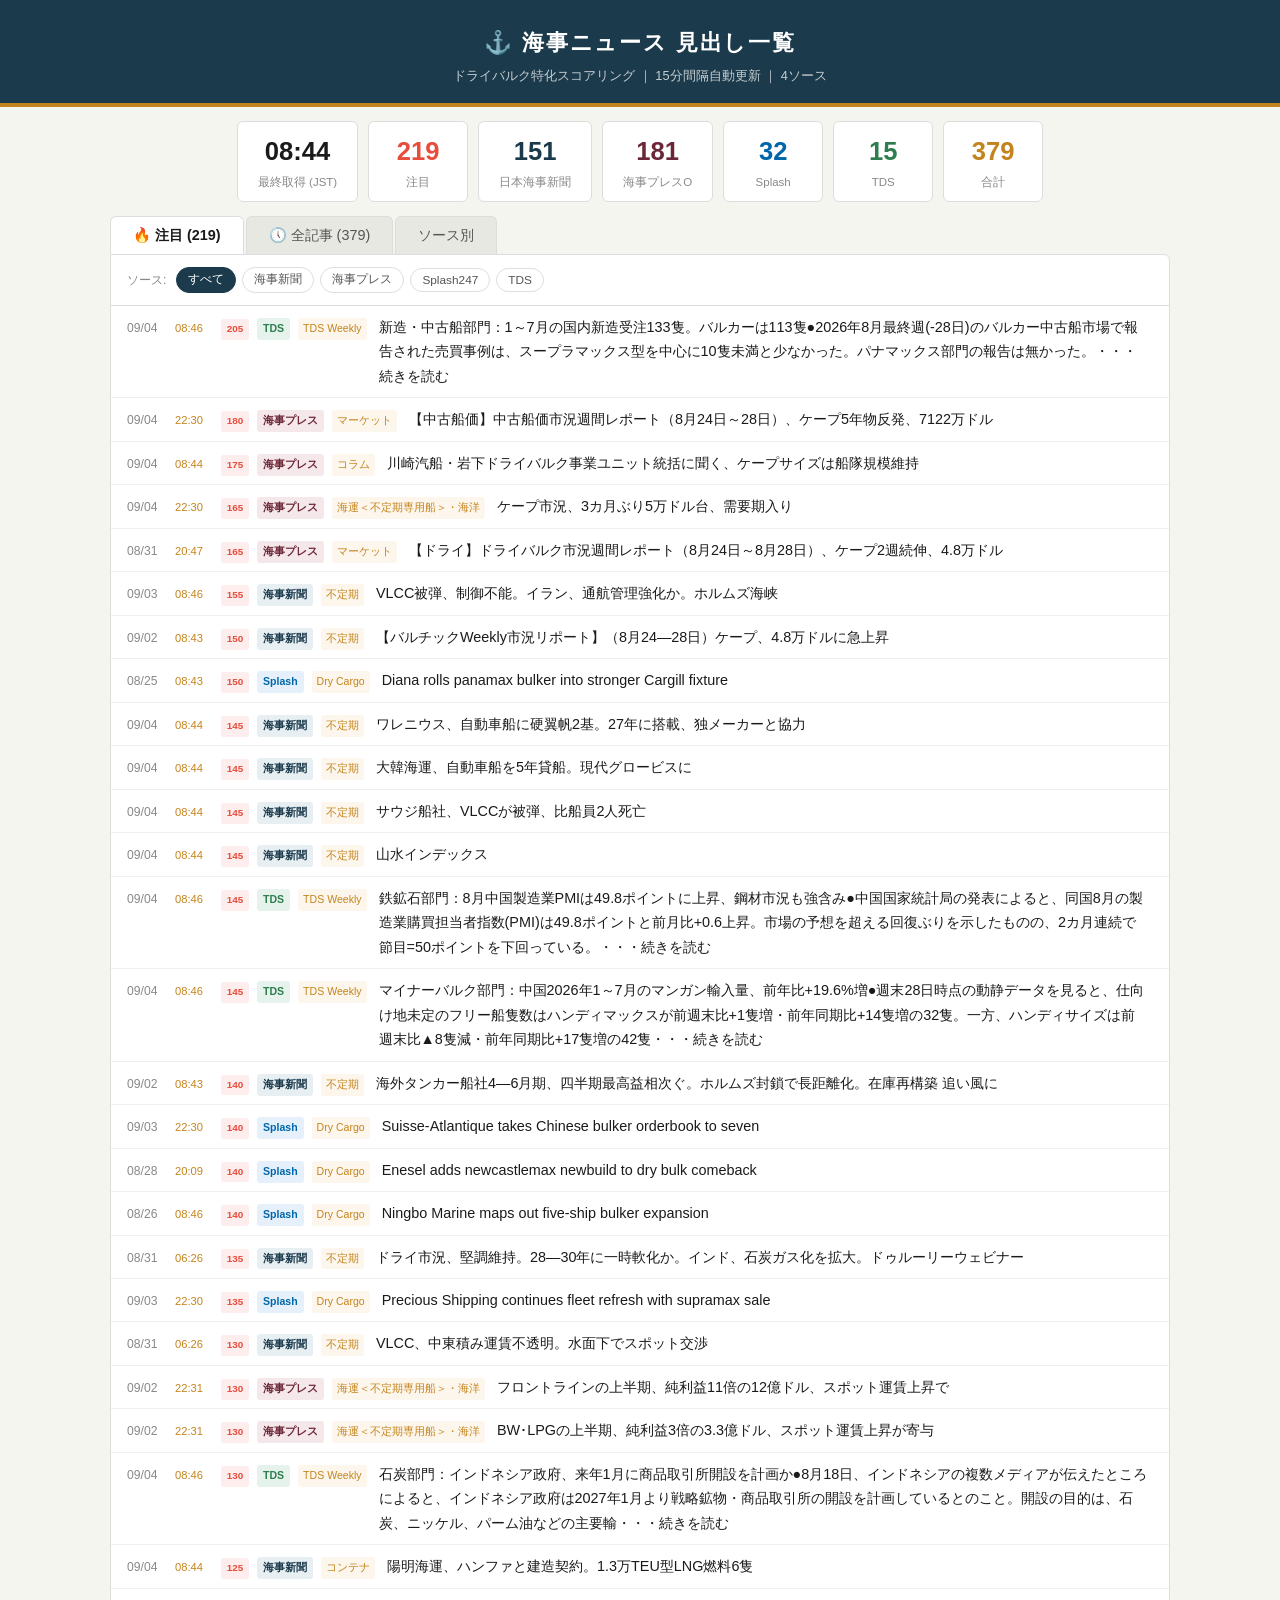
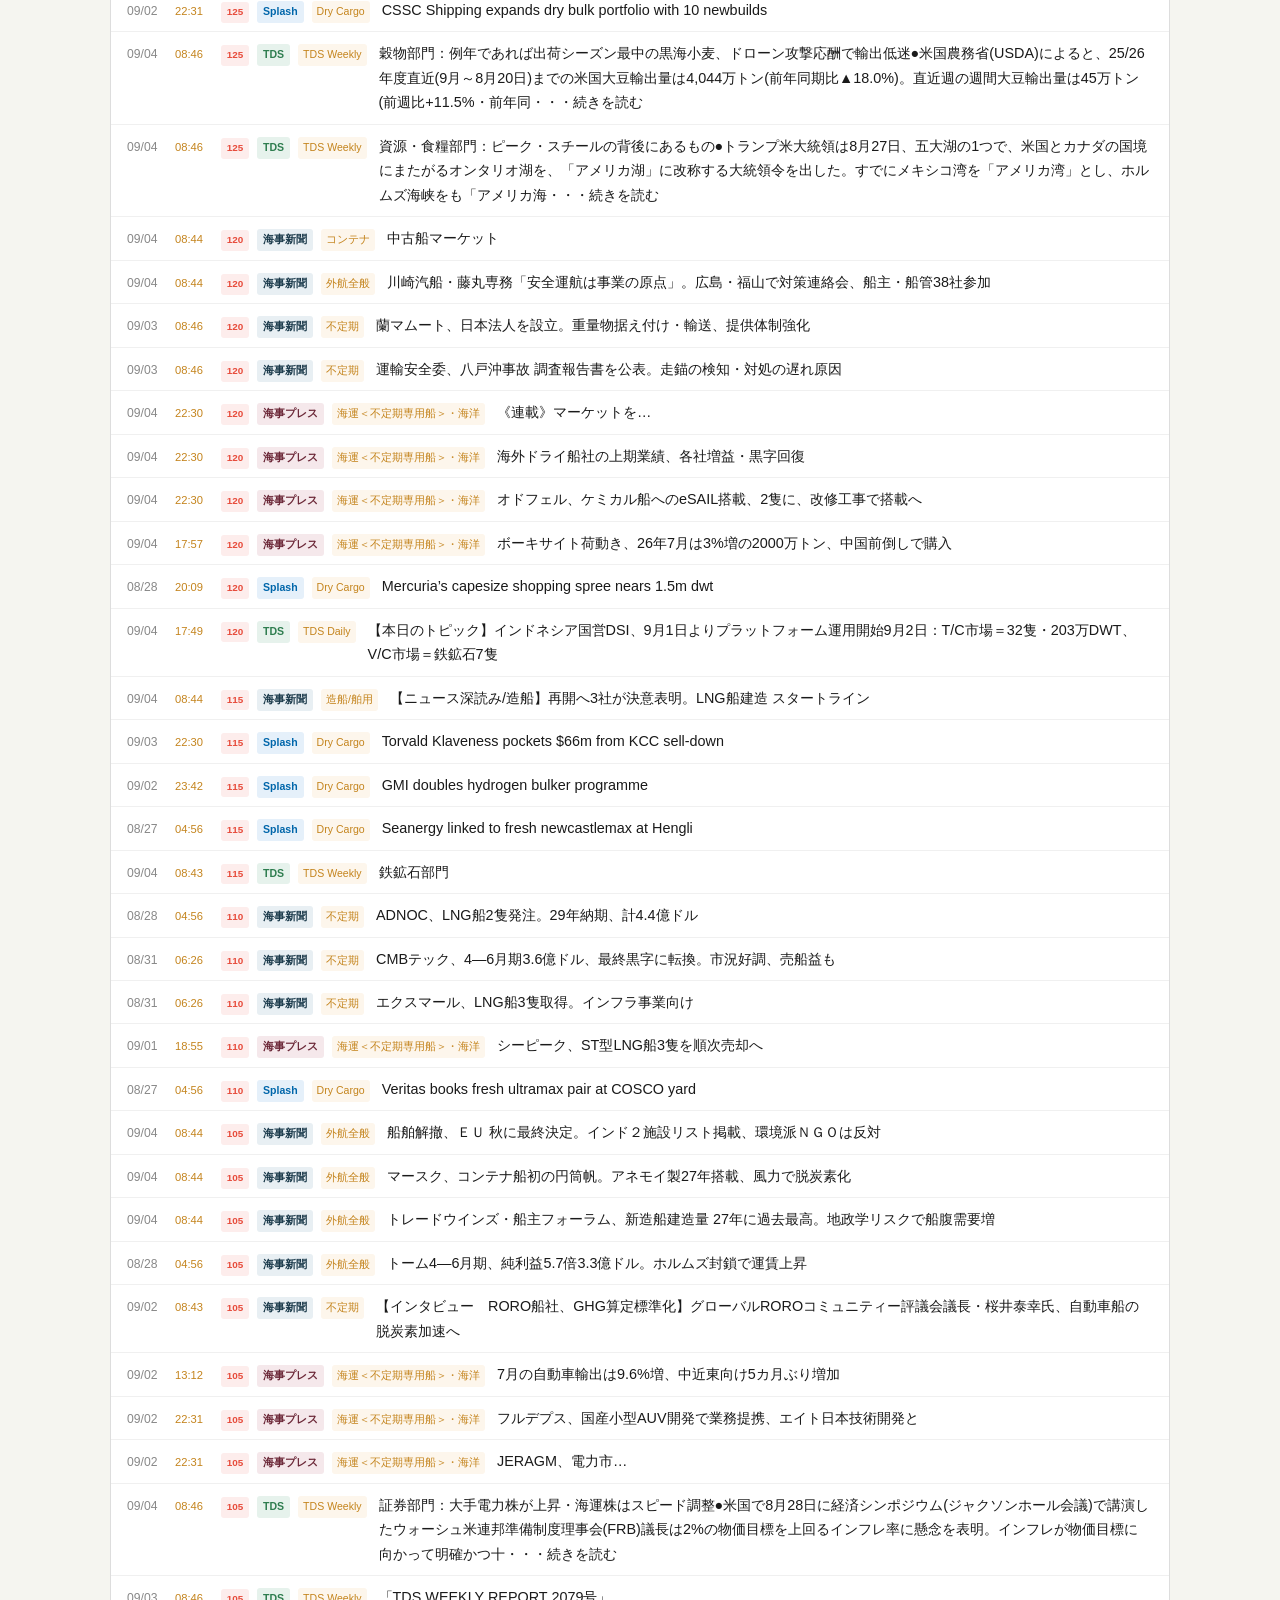
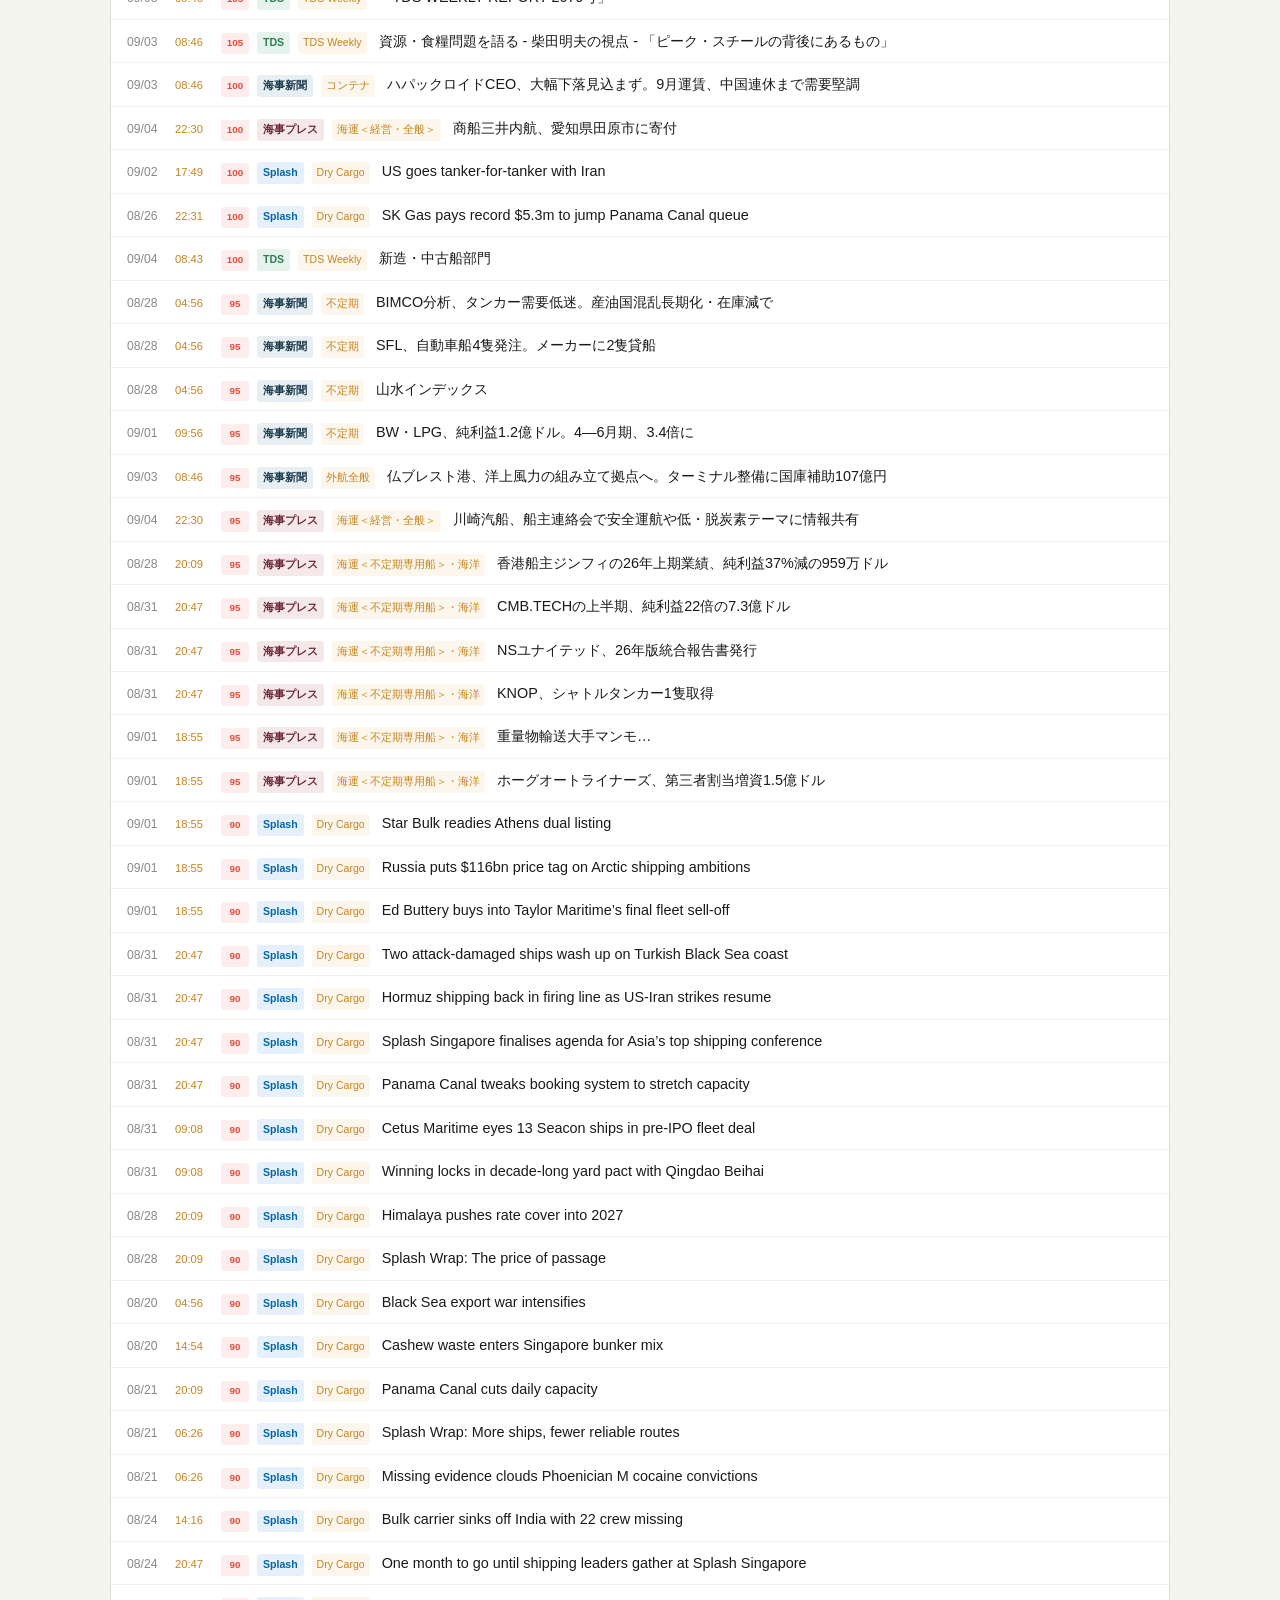
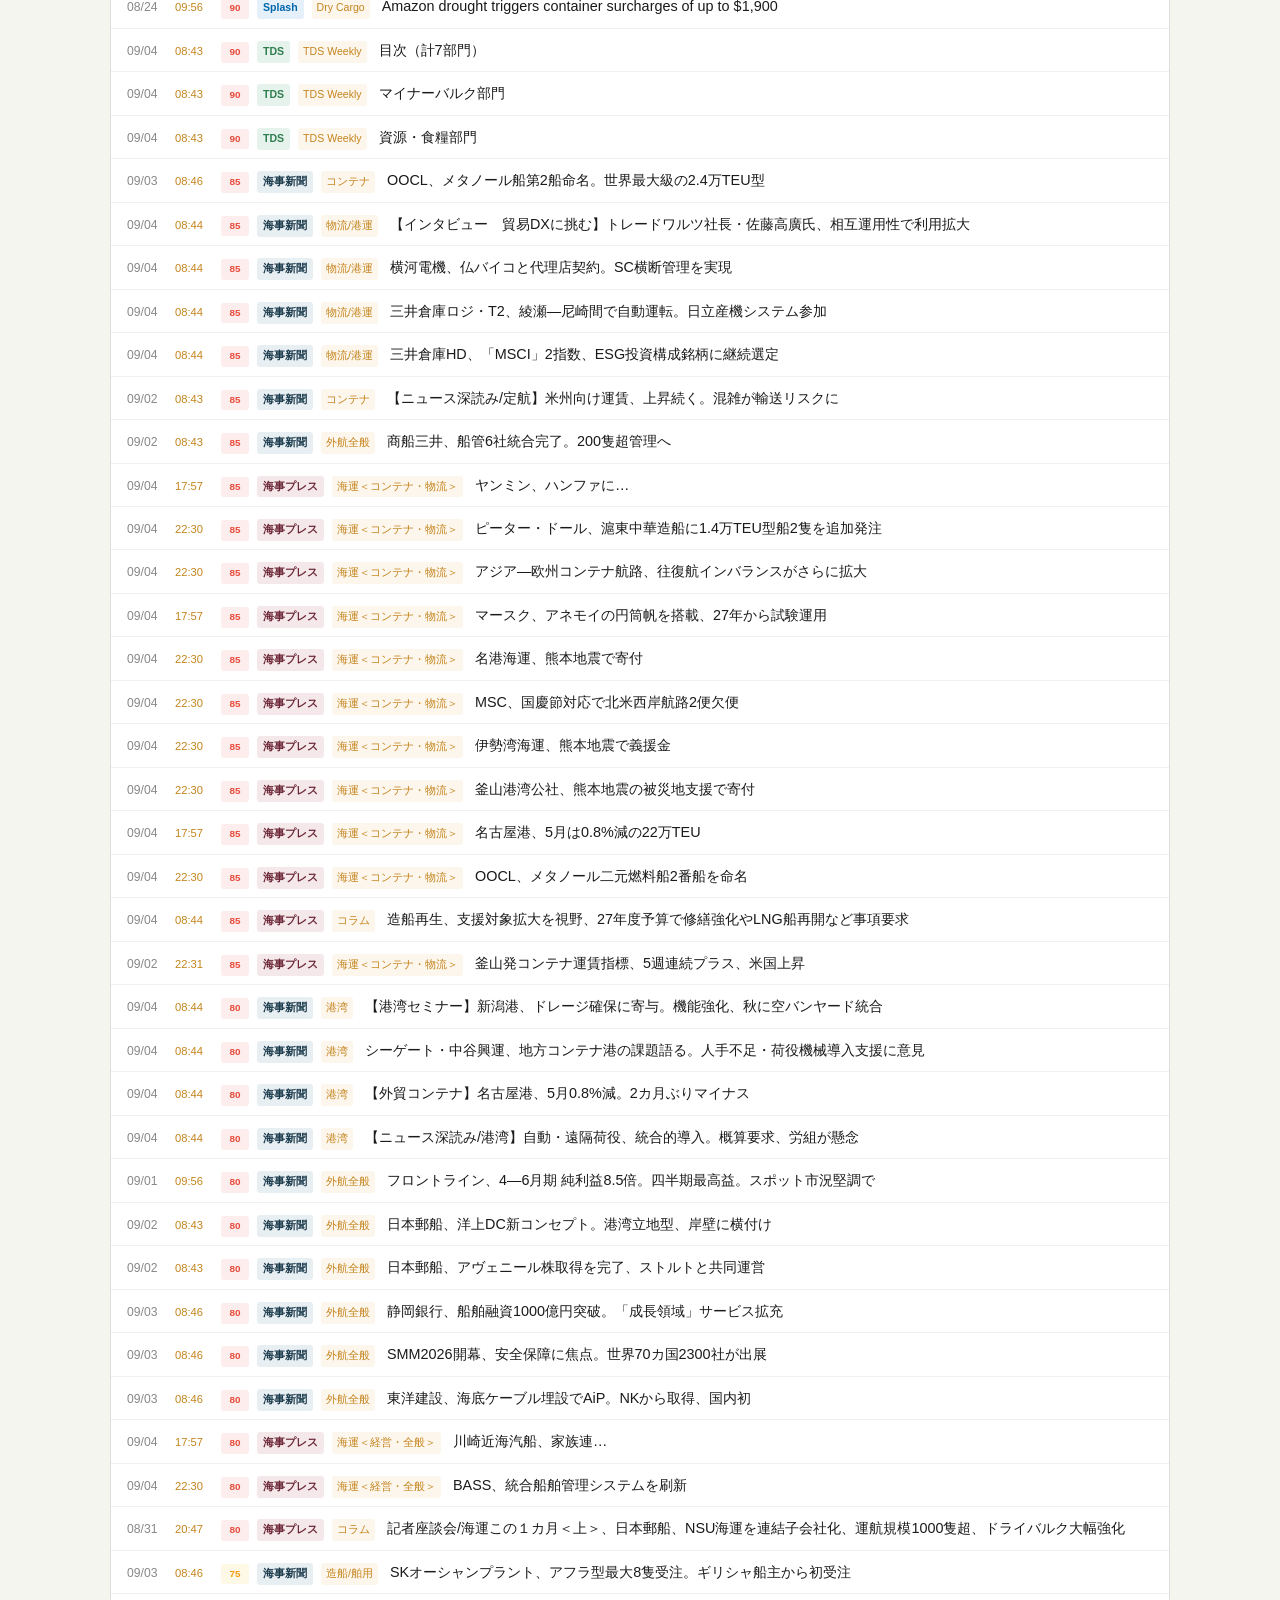
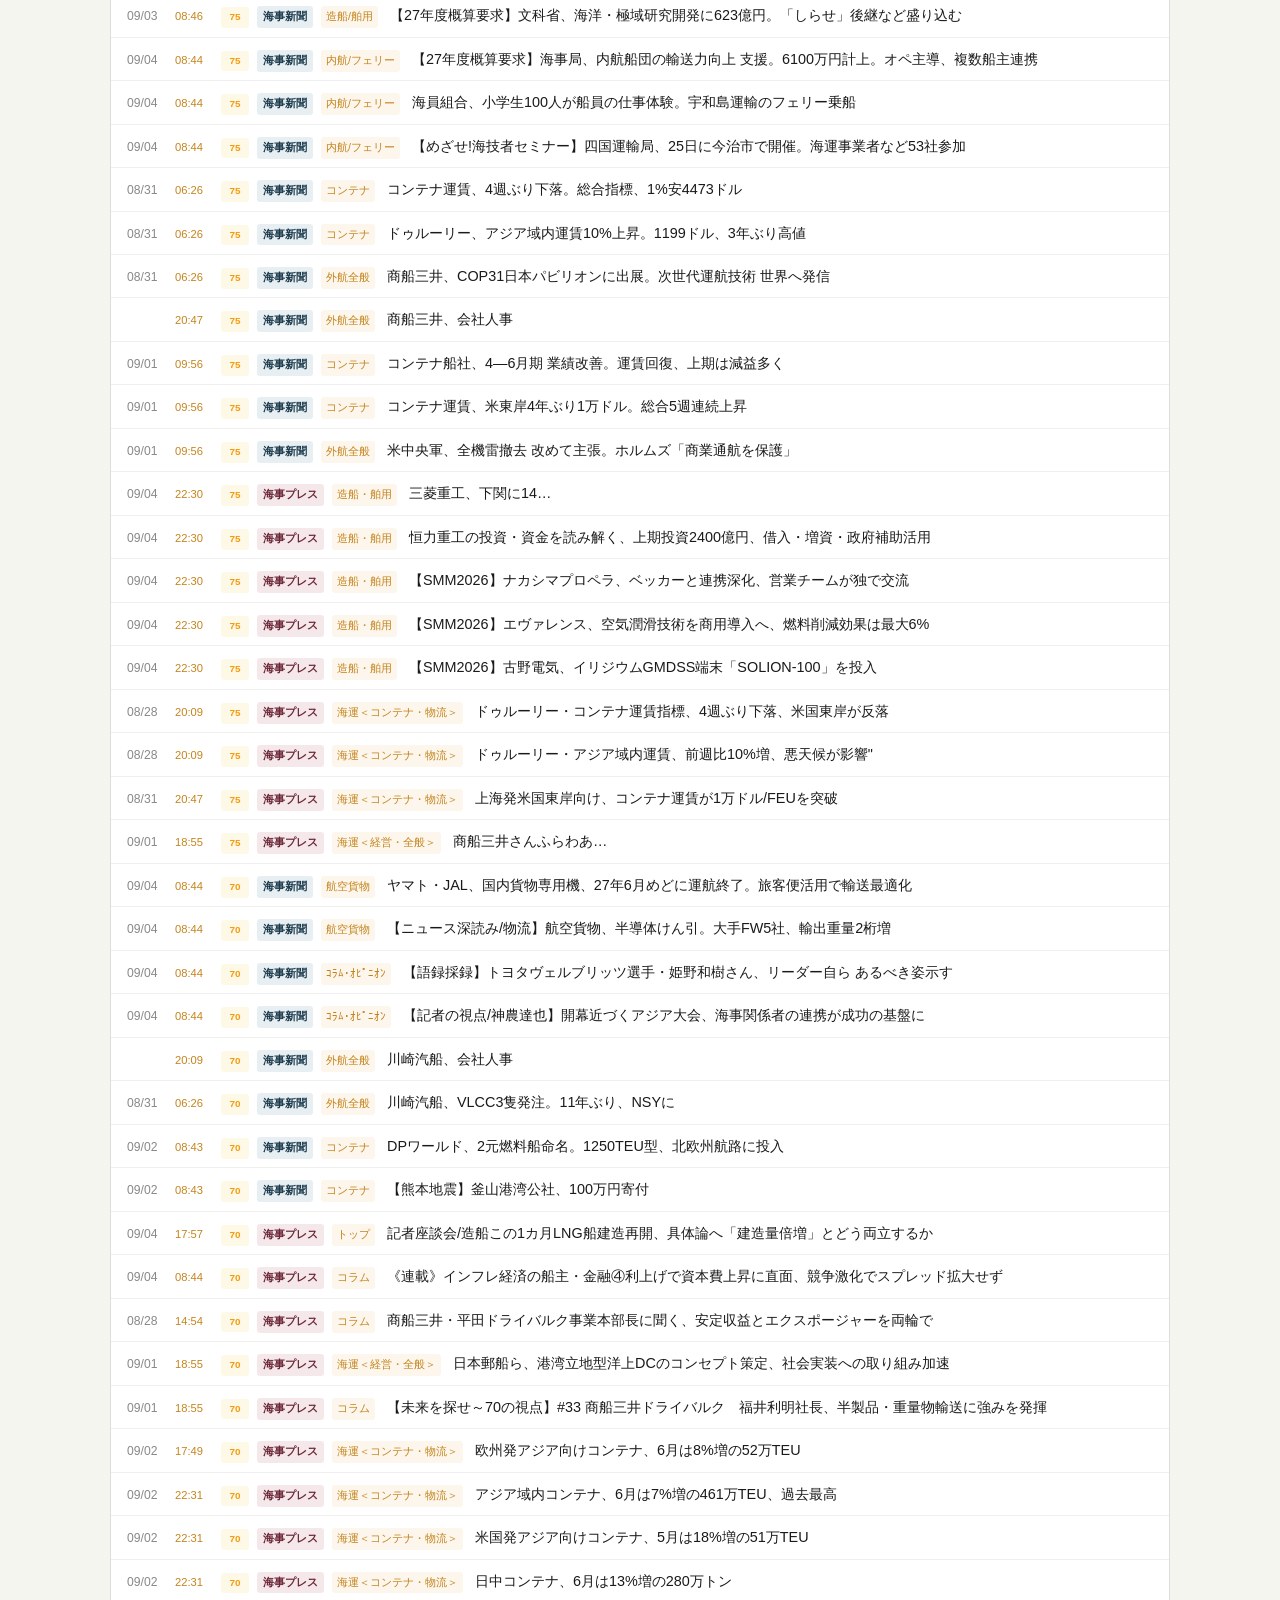
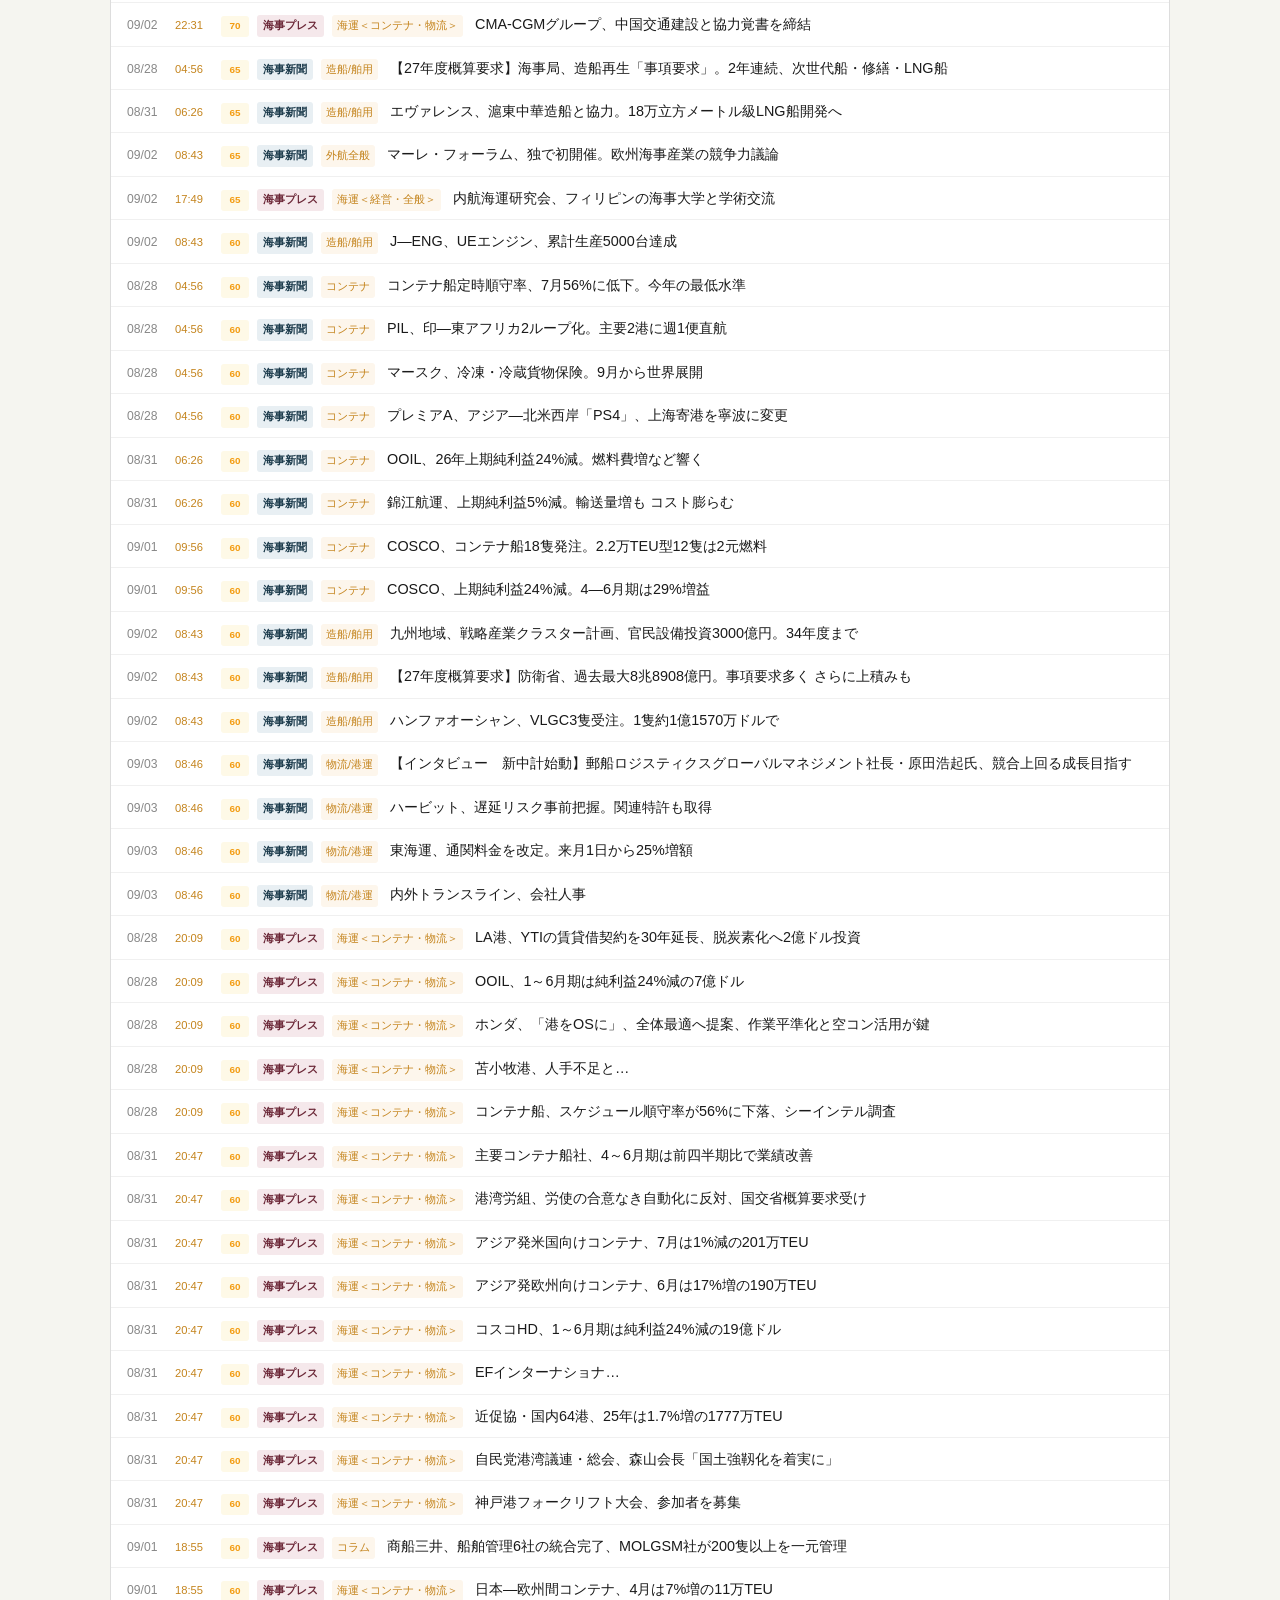
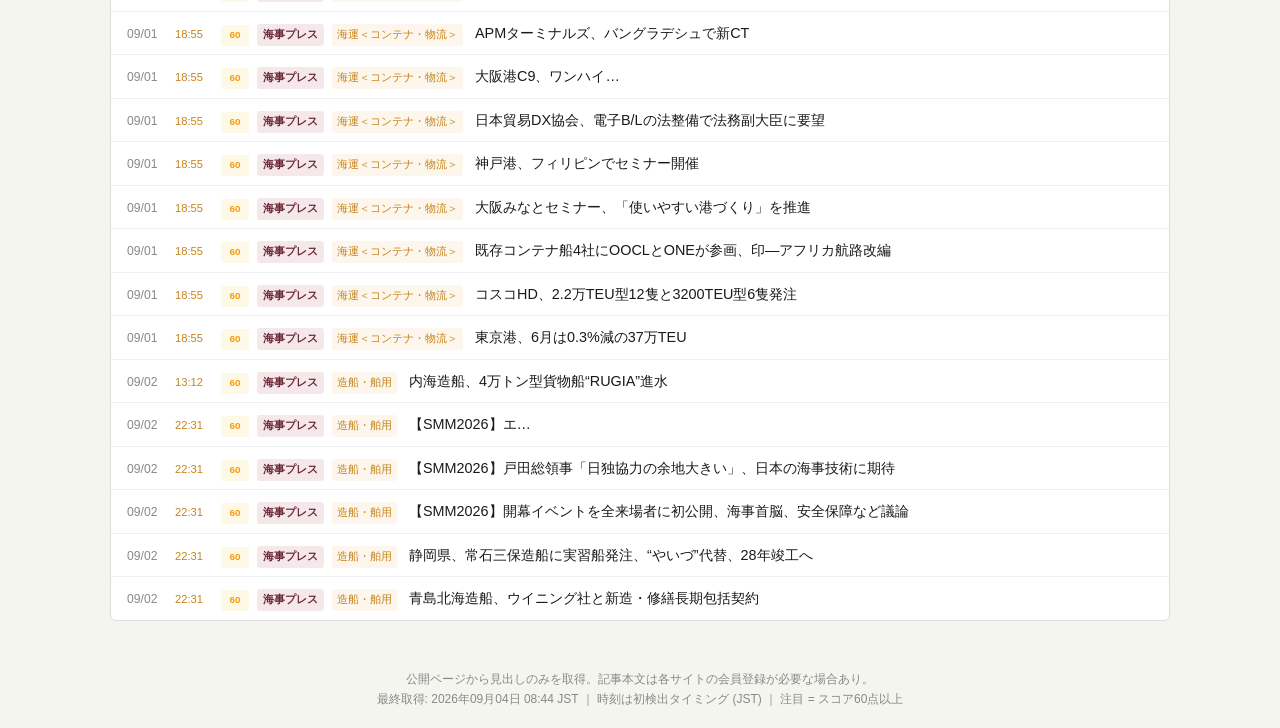
==== commit 2a014420: "Update 08:44 JST" ====
--- a/index.html
+++ b/index.html
@@ -1,6 +1,6 @@
 <!DOCTYPE html>
 <html lang="ja"><head><meta charset="UTF-8"><meta name="viewport" content="width=device-width,initial-scale=1.0">
-<title>海事ニュース - 2026年09月03日 22:30</title>
+<title>海事ニュース - 2026年09月04日 08:44</title>
 <style>
 :root{--bg:#f5f5f0;--card:#fff;--jmd:#1b3a4b;--jmd-l:#e8eff3;--kp:#6b2737;--kp-l:#f5e8eb;
 --sp:#0066aa;--sp-l:#e5f0fa;--td:#2e7d4f;--td-l:#e6f2ec;--text:#1a1a1a;--tm:#555;--tl:#888;--bdr:#ddd;--acc:#c4841d;--acc-bg:#fdf6ec;--hov:#f0f4f8;--r:6px;
@@ -53,110 +53,101 @@
 </style></head><body>
 <div class="hd"><h1>&#9875; 海事ニュース 見出し一覧</h1><div class="m">ドライバルク特化スコアリング ｜ 15分間隔自動更新 ｜ 4ソース</div></div>
 <div class="sts">
-<div class="st"><div class="n tm">22:30</div><div class="l">最終取得 (JST)</div></div>
-<div class="st"><div class="n" style="color:var(--hi)">254</div><div class="l">注目</div></div>
-<div class="st"><div class="n" style="color:var(--jmd)">126</div><div class="l">日本海事新聞</div></div>
-<div class="st"><div class="n" style="color:var(--kp)">218</div><div class="l">海事プレスO</div></div>
+<div class="st"><div class="n tm">08:44</div><div class="l">最終取得 (JST)</div></div>
+<div class="st"><div class="n" style="color:var(--hi)">219</div><div class="l">注目</div></div>
+<div class="st"><div class="n" style="color:var(--jmd)">151</div><div class="l">日本海事新聞</div></div>
+<div class="st"><div class="n" style="color:var(--kp)">181</div><div class="l">海事プレスO</div></div>
 <div class="st"><div class="n" style="color:var(--sp)">32</div><div class="l">Splash</div></div>
 <div class="st"><div class="n" style="color:var(--td)">15</div><div class="l">TDS</div></div>
-<div class="st"><div class="n" style="color:var(--acc)">391</div><div class="l">合計</div></div>
+<div class="st"><div class="n" style="color:var(--acc)">379</div><div class="l">合計</div></div>
 
 </div>
 <div class="tb">
-<button class="tbtn a" onclick="switchTab('hot')">&#128293; 注目 (254)</button>
-<button class="tbtn" onclick="switchTab('all')">&#128340; 全記事 (391)</button>
+<button class="tbtn a" onclick="switchTab('hot')">&#128293; 注目 (219)</button>
+<button class="tbtn" onclick="switchTab('all')">&#128340; 全記事 (379)</button>
 <button class="tbtn" onclick="switchTab('source')">ソース別</button>
 </div>
 <div class="tc a" id="tab-hot"><div class="tp">
 <div class="fl"><span class="lb">ソース:</span><button class="fb a" onclick="filterSrc('all',this)">すべて</button><button class="fb" onclick="filterSrc('j',this)">海事新聞</button><button class="fb" onclick="filterSrc('k',this)">海事プレス</button><button class="fb" onclick="filterSrc('s',this)">Splash247</button><button class="fb" onclick="filterSrc('t',this)">TDS</button></div>
-<div class="li" data-s="t"><span class="d">09/03</span><span class="fs" title="初検出 JST">08:46</span><span class="sc hi">230</span><span class="st2 t">TDS</span><span class="ct2">TDS Weekly</span><a href="https://www.tramp.co.jp/fenet/weekly_general/detail/1233/7985/6" target="_blank">新造・中古船部門：1～7月の国内新造受注133隻。バルカーは113隻●2026年8月最終週(-28日)のバルカー中古船市場で報告された売買事例は、スープラマックス型を中心に10隻未満と少なかった。パナマックス部門の報告は無かった。・・・続きを読む</a></div>
-<div class="li" data-s="j"><span class="d">09/03</span><span class="fs" title="初検出 JST">08:46</span><span class="sc hi">180</span><span class="st2 j">海事新聞</span><span class="ct2">不定期</span><a href="https://www.jmd.co.jp/article.php?no=318393" target="_blank">VLCC被弾、制御不能。イラン、通航管理強化か。ホルムズ海峡</a></div>
-<div class="li" data-s="t"><span class="d">09/03</span><span class="fs" title="初検出 JST">08:46</span><span class="sc hi">170</span><span class="st2 t">TDS</span><span class="ct2">TDS Weekly</span><a href="https://www.tramp.co.jp/fenet/weekly_general/detail/1233/7989/1" target="_blank">鉄鉱石部門：8月中国製造業PMIは49.8ポイントに上昇、鋼材市況も強含み●中国国家統計局の発表によると、同国8月の製造業購買担当者指数(PMI)は49.8ポイントと前月比+0.6上昇。市場の予想を超える回復ぶりを示したものの、2カ月連続で節目=50ポイントを下回っている。・・・続きを読む</a></div>
-<div class="li" data-s="t"><span class="d">09/03</span><span class="fs" title="初検出 JST">08:46</span><span class="sc hi">170</span><span class="st2 t">TDS</span><span class="ct2">TDS Weekly</span><a href="https://www.tramp.co.jp/fenet/weekly_general/detail/1233/7986/4" target="_blank">マイナーバルク部門：中国2026年1～7月のマンガン輸入量、前年比+19.6%増●週末28日時点の動静データを見ると、仕向け地未定のフリー船隻数はハンディマックスが前週末比+1隻増・前年同期比+14隻増の32隻。一方、ハンディサイズは前週末比▲8隻減・前年同期比+17隻増の42隻・・・続きを読む</a></div>
-<div class="li" data-s="j"><span class="d">09/02</span><span class="fs" title="初検出 JST">08:43</span><span class="sc hi">165</span><span class="st2 j">海事新聞</span><span class="ct2">不定期</span><a href="https://www.jmd.co.jp/article.php?no=318340" target="_blank">【バルチックWeekly市況リポート】（8月24―28日）ケープ、4.8万ドルに急上昇</a></div>
+<div class="li" data-s="t"><span class="d">09/04</span><span class="fs" title="初検出 JST">08:46</span><span class="sc hi">205</span><span class="st2 t">TDS</span><span class="ct2">TDS Weekly</span><a href="https://www.tramp.co.jp/fenet/weekly_general/detail/1233/7985/6" target="_blank">新造・中古船部門：1～7月の国内新造受注133隻。バルカーは113隻●2026年8月最終週(-28日)のバルカー中古船市場で報告された売買事例は、スープラマックス型を中心に10隻未満と少なかった。パナマックス部門の報告は無かった。・・・続きを読む</a></div>
+<div class="li" data-s="k"><span class="d">09/04</span><span class="fs" title="初検出 JST">22:30</span><span class="sc hi">180</span><span class="st2 k">海事プレス</span><span class="ct2">マーケット</span><a href="https://www.kaijipress.com/markets/secondhand/2026/09/204061/" target="_blank">【中古船価】中古船価市況週間レポート（8月24日～28日）、ケープ5年物反発、7122万ドル</a></div>
+<div class="li" data-s="k"><span class="d">09/04</span><span class="fs" title="初検出 JST">08:44</span><span class="sc hi">175</span><span class="st2 k">海事プレス</span><span class="ct2">コラム</span><a href="https://www.kaijipress.com/news/tramper/2026/08/203895/" target="_blank">川崎汽船・岩下ドライバルク事業ユニット統括に聞く、ケープサイズは船隊規模維持</a></div>
+<div class="li" data-s="k"><span class="d">09/04</span><span class="fs" title="初検出 JST">22:30</span><span class="sc hi">165</span><span class="st2 k">海事プレス</span><span class="ct2">海運＜不定期専用船＞・海洋</span><a href="https://www.kaijipress.com/news/tramper/2026/09/204059/" target="_blank">ケープ市況、3カ月ぶり5万ドル台、需要期入り</a></div>
 <div class="li" data-s="k"><span class="d">08/31</span><span class="fs" title="初検出 JST">20:47</span><span class="sc hi">165</span><span class="st2 k">海事プレス</span><span class="ct2">マーケット</span><a href="https://www.kaijipress.com/markets/dry/2026/09/203952/" target="_blank">【ドライ】ドライバルク市況週間レポート（8月24日～8月28日）、ケープ2週続伸、4.8万ドル</a></div>
-<div class="li" data-s="s"><span class="d">09/03</span><span class="fs" title="初検出 JST">22:30</span><span class="sc hi">165</span><span class="st2 s">Splash</span><span class="ct2">Dry Cargo</span><a href="https://splash247.com/suisse-atlantique-takes-chinese-bulker-orderbook-to-seven/" target="_blank">Suisse-Atlantique takes Chinese bulker orderbook to seven</a></div>
-<div class="li" data-s="s"><span class="d">08/25</span><span class="fs" title="初検出 JST">08:43</span><span class="sc hi">165</span><span class="st2 s">Splash</span><span class="ct2">Dry Cargo</span><a href="https://splash247.com/diana-rolls-panamax-bulker-into-stronger-cargill-fixture/" target="_blank">Diana rolls panamax bulker into stronger Cargill fixture</a></div>
-<div class="li" data-s="s"><span class="d">08/26</span><span class="fs" title="初検出 JST">08:46</span><span class="sc hi">165</span><span class="st2 s">Splash</span><span class="ct2">Dry Cargo</span><a href="https://splash247.com/ningbo-marine-maps-out-five-ship-bulker-expansion/" target="_blank">Ningbo Marine maps out five-ship bulker expansion</a></div>
-<div class="li" data-s="s"><span class="d">09/03</span><span class="fs" title="初検出 JST">22:30</span><span class="sc hi">160</span><span class="st2 s">Splash</span><span class="ct2">Dry Cargo</span><a href="https://splash247.com/precious-shipping-continues-fleet-refresh-with-supramax-sale/" target="_blank">Precious Shipping continues fleet refresh with supramax sale</a></div>
-<div class="li" data-s="j"><span class="d">09/02</span><span class="fs" title="初検出 JST">08:43</span><span class="sc hi">155</span><span class="st2 j">海事新聞</span><span class="ct2">不定期</span><a href="https://www.jmd.co.jp/article.php?no=318369" target="_blank">海外タンカー船社4―6月期、四半期最高益相次ぐ。ホルムズ封鎖で長距離化。在庫再構築 追い風に</a></div>
-<div class="li" data-s="t"><span class="d">09/03</span><span class="fs" title="初検出 JST">08:46</span><span class="sc hi">155</span><span class="st2 t">TDS</span><span class="ct2">TDS Weekly</span><a href="https://www.tramp.co.jp/fenet/weekly_general/detail/1233/7988/2" target="_blank">石炭部門：インドネシア政府、来年1月に商品取引所開設を計画か●8月18日、インドネシアの複数メディアが伝えたところによると、インドネシア政府は2027年1月より戦略鉱物・商品取引所の開設を計画しているとのこと。開設の目的は、石炭、ニッケル、パーム油などの主要輸・・・続きを読む</a></div>
-<div class="li" data-s="t"><span class="d">09/03</span><span class="fs" title="初検出 JST">08:46</span><span class="sc hi">150</span><span class="st2 t">TDS</span><span class="ct2">TDS Weekly</span><a href="https://www.tramp.co.jp/fenet/weekly_general/detail/1233/7987/3" target="_blank">穀物部門：例年であれば出荷シーズン最中の黒海小麦、ドローン攻撃応酬で輸出低迷●米国農務省(USDA)によると、25/26年度直近(9月～8月20日)までの米国大豆輸出量は4,044万トン(前年同期比▲18.0%)。直近週の週間大豆輸出量は45万トン(前週比+11.5%・前年同・・・続きを読む</a></div>
-<div class="li" data-s="t"><span class="d">09/03</span><span class="fs" title="初検出 JST">08:46</span><span class="sc hi">150</span><span class="st2 t">TDS</span><span class="ct2">TDS Weekly</span><a href="https://www.tramp.co.jp/fenet/weekly_general/detail/1233/7984/8" target="_blank">資源・食糧部門：ピーク・スチールの背後にあるもの●トランプ米大統領は8月27日、五大湖の1つで、米国とカナダの国境にまたがるオンタリオ湖を、「アメリカ湖」に改称する大統領令を出した。すでにメキシコ湾を「アメリカ湾」とし、ホルムズ海峡をも「アメリカ海・・・続きを読む</a></div>
-<div class="li" data-s="j"><span class="d">09/03</span><span class="fs" title="初検出 JST">08:46</span><span class="sc hi">145</span><span class="st2 j">海事新聞</span><span class="ct2">不定期</span><a href="https://www.jmd.co.jp/article.php?no=318378" target="_blank">蘭マムート、日本法人を設立。重量物据え付け・輸送、提供体制強化</a></div>
-<div class="li" data-s="j"><span class="d">09/03</span><span class="fs" title="初検出 JST">08:46</span><span class="sc hi">145</span><span class="st2 j">海事新聞</span><span class="ct2">不定期</span><a href="https://www.jmd.co.jp/article.php?no=318379" target="_blank">運輸安全委、八戸沖事故 調査報告書を公表。走錨の検知・対処の遅れ原因</a></div>
-<div class="li" data-s="k"><span class="d">09/03</span><span class="fs" title="初検出 JST">22:31</span><span class="sc hi">145</span><span class="st2 k">海事プレス</span><span class="ct2">海運＜不定期専用船＞・海洋</span><a href="https://www.kaijipress.com/news/tramper/2026/09/204021/" target="_blank">フロントラインの上半期、純利益11倍の12億ドル、スポット運賃上昇で</a></div>
-<div class="li" data-s="k"><span class="d">09/03</span><span class="fs" title="初検出 JST">22:31</span><span class="sc hi">145</span><span class="st2 k">海事プレス</span><span class="ct2">海運＜不定期専用船＞・海洋</span><a href="https://www.kaijipress.com/news/tramper/2026/09/204023/" target="_blank">BW･LPGの上半期、純利益3倍の3.3億ドル、スポット運賃上昇が寄与</a></div>
-<div class="li" data-s="s"><span class="d">09/03</span><span class="fs" title="初検出 JST">22:30</span><span class="sc hi">140</span><span class="st2 s">Splash</span><span class="ct2">Dry Cargo</span><a href="https://splash247.com/torvald-klaveness-pockets-66m-from-kcc-sell-down/" target="_blank">Torvald Klaveness pockets $66m from KCC sell-down</a></div>
-<div class="li" data-s="s"><span class="d">09/02</span><span class="fs" title="初検出 JST">22:31</span><span class="sc hi">140</span><span class="st2 s">Splash</span><span class="ct2">Dry Cargo</span><a href="https://splash247.com/cssc-shipping-expands-dry-bulk-portfolio-with-10-newbuilds/" target="_blank">CSSC Shipping expands dry bulk portfolio with 10 newbuilds</a></div>
+<div class="li" data-s="j"><span class="d">09/03</span><span class="fs" title="初検出 JST">08:46</span><span class="sc hi">155</span><span class="st2 j">海事新聞</span><span class="ct2">不定期</span><a href="https://www.jmd.co.jp/article.php?no=318393" target="_blank">VLCC被弾、制御不能。イラン、通航管理強化か。ホルムズ海峡</a></div>
+<div class="li" data-s="j"><span class="d">09/02</span><span class="fs" title="初検出 JST">08:43</span><span class="sc hi">150</span><span class="st2 j">海事新聞</span><span class="ct2">不定期</span><a href="https://www.jmd.co.jp/article.php?no=318340" target="_blank">【バルチックWeekly市況リポート】（8月24―28日）ケープ、4.8万ドルに急上昇</a></div>
+<div class="li" data-s="s"><span class="d">08/25</span><span class="fs" title="初検出 JST">08:43</span><span class="sc hi">150</span><span class="st2 s">Splash</span><span class="ct2">Dry Cargo</span><a href="https://splash247.com/diana-rolls-panamax-bulker-into-stronger-cargill-fixture/" target="_blank">Diana rolls panamax bulker into stronger Cargill fixture</a></div>
+<div class="li" data-s="j"><span class="d">09/04</span><span class="fs" title="初検出 JST">08:44</span><span class="sc hi">145</span><span class="st2 j">海事新聞</span><span class="ct2">不定期</span><a href="https://www.jmd.co.jp/article.php?no=318425" target="_blank">ワレニウス、自動車船に硬翼帆2基。27年に搭載、独メーカーと協力</a></div>
+<div class="li" data-s="j"><span class="d">09/04</span><span class="fs" title="初検出 JST">08:44</span><span class="sc hi">145</span><span class="st2 j">海事新聞</span><span class="ct2">不定期</span><a href="https://www.jmd.co.jp/article.php?no=318423" target="_blank">大韓海運、自動車船を5年貸船。現代グロービスに</a></div>
+<div class="li" data-s="j"><span class="d">09/04</span><span class="fs" title="初検出 JST">08:44</span><span class="sc hi">145</span><span class="st2 j">海事新聞</span><span class="ct2">不定期</span><a href="https://www.jmd.co.jp/article.php?no=318424" target="_blank">サウジ船社、VLCCが被弾、比船員2人死亡</a></div>
+<div class="li" data-s="j"><span class="d">09/04</span><span class="fs" title="初検出 JST">08:44</span><span class="sc hi">145</span><span class="st2 j">海事新聞</span><span class="ct2">不定期</span><a href="https://www.jmd.co.jp/article.php?no=318404" target="_blank">山水インデックス</a></div>
+<div class="li" data-s="t"><span class="d">09/04</span><span class="fs" title="初検出 JST">08:46</span><span class="sc hi">145</span><span class="st2 t">TDS</span><span class="ct2">TDS Weekly</span><a href="https://www.tramp.co.jp/fenet/weekly_general/detail/1233/7989/1" target="_blank">鉄鉱石部門：8月中国製造業PMIは49.8ポイントに上昇、鋼材市況も強含み●中国国家統計局の発表によると、同国8月の製造業購買担当者指数(PMI)は49.8ポイントと前月比+0.6上昇。市場の予想を超える回復ぶりを示したものの、2カ月連続で節目=50ポイントを下回っている。・・・続きを読む</a></div>
+<div class="li" data-s="t"><span class="d">09/04</span><span class="fs" title="初検出 JST">08:46</span><span class="sc hi">145</span><span class="st2 t">TDS</span><span class="ct2">TDS Weekly</span><a href="https://www.tramp.co.jp/fenet/weekly_general/detail/1233/7986/4" target="_blank">マイナーバルク部門：中国2026年1～7月のマンガン輸入量、前年比+19.6%増●週末28日時点の動静データを見ると、仕向け地未定のフリー船隻数はハンディマックスが前週末比+1隻増・前年同期比+14隻増の32隻。一方、ハンディサイズは前週末比▲8隻減・前年同期比+17隻増の42隻・・・続きを読む</a></div>
+<div class="li" data-s="j"><span class="d">09/02</span><span class="fs" title="初検出 JST">08:43</span><span class="sc hi">140</span><span class="st2 j">海事新聞</span><span class="ct2">不定期</span><a href="https://www.jmd.co.jp/article.php?no=318369" target="_blank">海外タンカー船社4―6月期、四半期最高益相次ぐ。ホルムズ封鎖で長距離化。在庫再構築 追い風に</a></div>
+<div class="li" data-s="s"><span class="d">09/03</span><span class="fs" title="初検出 JST">22:30</span><span class="sc hi">140</span><span class="st2 s">Splash</span><span class="ct2">Dry Cargo</span><a href="https://splash247.com/suisse-atlantique-takes-chinese-bulker-orderbook-to-seven/" target="_blank">Suisse-Atlantique takes Chinese bulker orderbook to seven</a></div>
 <div class="li" data-s="s"><span class="d">08/28</span><span class="fs" title="初検出 JST">20:09</span><span class="sc hi">140</span><span class="st2 s">Splash</span><span class="ct2">Dry Cargo</span><a href="https://splash247.com/enesel-adds-newcastlemax-newbuild-to-dry-bulk-comeback/" target="_blank">Enesel adds newcastlemax newbuild to dry bulk comeback</a></div>
+<div class="li" data-s="s"><span class="d">08/26</span><span class="fs" title="初検出 JST">08:46</span><span class="sc hi">140</span><span class="st2 s">Splash</span><span class="ct2">Dry Cargo</span><a href="https://splash247.com/ningbo-marine-maps-out-five-ship-bulker-expansion/" target="_blank">Ningbo Marine maps out five-ship bulker expansion</a></div>
 <div class="li" data-s="j"><span class="d">08/31</span><span class="fs" title="初検出 JST">06:26</span><span class="sc hi">135</span><span class="st2 j">海事新聞</span><span class="ct2">不定期</span><a href="https://www.jmd.co.jp/article.php?no=318269" target="_blank">ドライ市況、堅調維持。28―30年に一時軟化か。インド、石炭ガス化を拡大。ドゥルーリーウェビナー</a></div>
-<div class="li" data-s="k"><span class="d">09/03</span><span class="fs" title="初検出 JST">22:30</span><span class="sc hi">135</span><span class="st2 k">海事プレス</span><span class="ct2">コラム</span><a href="https://www.kaijipress.com/markets/secondhand/2026/09/204061/" target="_blank">中古船価市況週間レポート（8月24日～28日）、ケープ5年物反発、7122万ドル</a></div>
-<div class="li" data-s="t"><span class="d">09/03</span><span class="fs" title="初検出 JST">17:49</span><span class="sc hi">135</span><span class="st2 t">TDS</span><span class="ct2">TDS Daily</span><a href="https://www.tramp.co.jp/fenet/daily_report" target="_blank">【本日のトピック】インドネシア国営DSI、9月1日よりプラットフォーム運用開始9月2日：T/C市場＝32隻・203万DWT、V/C市場＝鉄鉱石7隻</a></div>
+<div class="li" data-s="s"><span class="d">09/03</span><span class="fs" title="初検出 JST">22:30</span><span class="sc hi">135</span><span class="st2 s">Splash</span><span class="ct2">Dry Cargo</span><a href="https://splash247.com/precious-shipping-continues-fleet-refresh-with-supramax-sale/" target="_blank">Precious Shipping continues fleet refresh with supramax sale</a></div>
 <div class="li" data-s="j"><span class="d">08/31</span><span class="fs" title="初検出 JST">06:26</span><span class="sc hi">130</span><span class="st2 j">海事新聞</span><span class="ct2">不定期</span><a href="https://www.jmd.co.jp/article.php?no=318273" target="_blank">VLCC、中東積み運賃不透明。水面下でスポット交渉</a></div>
-<div class="li" data-s="t"><span class="d">09/03</span><span class="fs" title="初検出 JST">08:43</span><span class="sc hi">130</span><span class="st2 t">TDS</span><span class="ct2">TDS Weekly</span><a href="https://www.tramp.co.jp/fenet/weekly_general/detail_by_order/1" target="_blank">鉄鉱石部門</a></div>
-<div class="li" data-s="t"><span class="d">09/03</span><span class="fs" title="初検出 JST">08:46</span><span class="sc hi">130</span><span class="st2 t">TDS</span><span class="ct2">TDS Weekly</span><a href="https://www.tramp.co.jp/fenet/weekly_general/detail/1233/7983/7" target="_blank">証券部門：大手電力株が上昇・海運株はスピード調整●米国で8月28日に経済シンポジウム(ジャクソンホール会議)で講演したウォーシュ米連邦準備制度理事会(FRB)議長は2%の物価目標を上回るインフレ率に懸念を表明。インフレが物価目標に向かって明確かつ十・・・続きを読む</a></div>
-<div class="li" data-s="t"><span class="d">09/03</span><span class="fs" title="初検出 JST">08:46</span><span class="sc hi">130</span><span class="st2 t">TDS</span><span class="ct2">TDS Weekly</span><a href="http://www.tramp.co.jp/fenet/weekly_report" target="_blank">「TDS WEEKLY REPORT 2079号」</a></div>
-<div class="li" data-s="t"><span class="d">09/03</span><span class="fs" title="初検出 JST">08:46</span><span class="sc hi">130</span><span class="st2 t">TDS</span><span class="ct2">TDS Weekly</span><a href="http://www.tramp.co.jp/fenet/weekly_general/detail2/1233" target="_blank">資源・食糧問題を語る - 柴田明夫の視点 - 「ピーク・スチールの背後にあるもの」</a></div>
-<div class="li" data-s="j"><span class="d">09/03</span><span class="fs" title="初検出 JST">08:46</span><span class="sc hi">125</span><span class="st2 j">海事新聞</span><span class="ct2">コンテナ</span><a href="https://www.jmd.co.jp/article.php?no=318394" target="_blank">ハパックロイドCEO、大幅下落見込まず。9月運賃、中国連休まで需要堅調</a></div>
-<div class="li" data-s="k"><span class="d">09/03</span><span class="fs" title="初検出 JST">18:19</span><span class="sc hi">125</span><span class="st2 k">海事プレス</span><span class="ct2">コラム</span><a href="https://www.kaijipress.com/news/tramper/2026/08/203895/" target="_blank">川崎汽船・岩下ドライバルク事業ユニット統括に聞く、ケープサイズは船隊規模維持</a></div>
-<div class="li" data-s="s"><span class="d">09/02</span><span class="fs" title="初検出 JST">23:42</span><span class="sc hi">125</span><span class="st2 s">Splash</span><span class="ct2">Dry Cargo</span><a href="https://splash247.com/gmi-doubles-hydrogen-bulker-programme/" target="_blank">GMI doubles hydrogen bulker programme</a></div>
-<div class="li" data-s="j"><span class="d">09/03</span><span class="fs" title="初検出 JST">08:46</span><span class="sc hi">120</span><span class="st2 j">海事新聞</span><span class="ct2">外航全般</span><a href="https://www.jmd.co.jp/article.php?no=318390" target="_blank">仏ブレスト港、洋上風力の組み立て拠点へ。ターミナル整備に国庫補助107億円</a></div>
-<div class="li" data-s="j"><span class="d">09/02</span><span class="fs" title="初検出 JST">08:43</span><span class="sc hi">120</span><span class="st2 j">海事新聞</span><span class="ct2">不定期</span><a href="https://www.jmd.co.jp/article.php?no=318371" target="_blank">【インタビュー　RORO船社、GHG算定標準化】グローバルROROコミュニティー評議会議長・桜井泰幸氏、自動車船の脱炭素加速へ</a></div>
-<div class="li" data-s="k"><span class="d">09/03</span><span class="fs" title="初検出 JST">22:31</span><span class="sc hi">120</span><span class="st2 k">海事プレス</span><span class="ct2">海運＜不定期専用船＞・海洋</span><a href="https://www.kaijipress.com/news/tramper/2026/09/204024/" target="_blank">JERAGM、電力市…</a></div>
-<div class="li" data-s="k"><span class="d">09/03</span><span class="fs" title="初検出 JST">13:12</span><span class="sc hi">120</span><span class="st2 k">海事プレス</span><span class="ct2">海運＜不定期専用船＞・海洋</span><a href="https://www.kaijipress.com/news/tramper/2026/09/204005/" target="_blank">7月の自動車輸出は9.6%増、中近東向け5カ月ぶり増加</a></div>
-<div class="li" data-s="k"><span class="d">09/03</span><span class="fs" title="初検出 JST">22:31</span><span class="sc hi">120</span><span class="st2 k">海事プレス</span><span class="ct2">海運＜不定期専用船＞・海洋</span><a href="https://www.kaijipress.com/news/tramper/2026/09/204022/" target="_blank">フルデプス、国産小型AUV開発で業務提携、エイト日本技術開発と</a></div>
-<div class="li" data-s="k"><span class="d">08/27</span><span class="fs" title="初検出 JST">18:19</span><span class="sc hi">120</span><span class="st2 k">海事プレス</span><span class="ct2">海運＜不定期専用船＞・海洋</span><a href="https://www.kaijipress.com/news/tramper/2026/08/203900/" target="_blank">2020バルカーズの上期業績、純利益1.8億ドル、船隊全売却で</a></div>
-<div class="li" data-s="k"><span class="d">09/01</span><span class="fs" title="初検出 JST">18:55</span><span class="sc hi">120</span><span class="st2 k">海事プレス</span><span class="ct2">海運＜不定期専用船＞・海洋</span><a href="https://www.kaijipress.com/news/tramper/2026/09/203988/" target="_blank">シーピーク、ST型LNG船3隻を順次売却へ</a></div>
+<div class="li" data-s="k"><span class="d">09/02</span><span class="fs" title="初検出 JST">22:31</span><span class="sc hi">130</span><span class="st2 k">海事プレス</span><span class="ct2">海運＜不定期専用船＞・海洋</span><a href="https://www.kaijipress.com/news/tramper/2026/09/204021/" target="_blank">フロントラインの上半期、純利益11倍の12億ドル、スポット運賃上昇で</a></div>
+<div class="li" data-s="k"><span class="d">09/02</span><span class="fs" title="初検出 JST">22:31</span><span class="sc hi">130</span><span class="st2 k">海事プレス</span><span class="ct2">海運＜不定期専用船＞・海洋</span><a href="https://www.kaijipress.com/news/tramper/2026/09/204023/" target="_blank">BW･LPGの上半期、純利益3倍の3.3億ドル、スポット運賃上昇が寄与</a></div>
+<div class="li" data-s="t"><span class="d">09/04</span><span class="fs" title="初検出 JST">08:46</span><span class="sc hi">130</span><span class="st2 t">TDS</span><span class="ct2">TDS Weekly</span><a href="https://www.tramp.co.jp/fenet/weekly_general/detail/1233/7988/2" target="_blank">石炭部門：インドネシア政府、来年1月に商品取引所開設を計画か●8月18日、インドネシアの複数メディアが伝えたところによると、インドネシア政府は2027年1月より戦略鉱物・商品取引所の開設を計画しているとのこと。開設の目的は、石炭、ニッケル、パーム油などの主要輸・・・続きを読む</a></div>
+<div class="li" data-s="j"><span class="d">09/04</span><span class="fs" title="初検出 JST">08:44</span><span class="sc hi">125</span><span class="st2 j">海事新聞</span><span class="ct2">コンテナ</span><a href="https://www.jmd.co.jp/article.php?no=318436" target="_blank">陽明海運、ハンファと建造契約。1.3万TEU型LNG燃料6隻</a></div>
+<div class="li" data-s="s"><span class="d">09/02</span><span class="fs" title="初検出 JST">22:31</span><span class="sc hi">125</span><span class="st2 s">Splash</span><span class="ct2">Dry Cargo</span><a href="https://splash247.com/cssc-shipping-expands-dry-bulk-portfolio-with-10-newbuilds/" target="_blank">CSSC Shipping expands dry bulk portfolio with 10 newbuilds</a></div>
+<div class="li" data-s="t"><span class="d">09/04</span><span class="fs" title="初検出 JST">08:46</span><span class="sc hi">125</span><span class="st2 t">TDS</span><span class="ct2">TDS Weekly</span><a href="https://www.tramp.co.jp/fenet/weekly_general/detail/1233/7987/3" target="_blank">穀物部門：例年であれば出荷シーズン最中の黒海小麦、ドローン攻撃応酬で輸出低迷●米国農務省(USDA)によると、25/26年度直近(9月～8月20日)までの米国大豆輸出量は4,044万トン(前年同期比▲18.0%)。直近週の週間大豆輸出量は45万トン(前週比+11.5%・前年同・・・続きを読む</a></div>
+<div class="li" data-s="t"><span class="d">09/04</span><span class="fs" title="初検出 JST">08:46</span><span class="sc hi">125</span><span class="st2 t">TDS</span><span class="ct2">TDS Weekly</span><a href="https://www.tramp.co.jp/fenet/weekly_general/detail/1233/7984/8" target="_blank">資源・食糧部門：ピーク・スチールの背後にあるもの●トランプ米大統領は8月27日、五大湖の1つで、米国とカナダの国境にまたがるオンタリオ湖を、「アメリカ湖」に改称する大統領令を出した。すでにメキシコ湾を「アメリカ湾」とし、ホルムズ海峡をも「アメリカ海・・・続きを読む</a></div>
+<div class="li" data-s="j"><span class="d">09/04</span><span class="fs" title="初検出 JST">08:44</span><span class="sc hi">120</span><span class="st2 j">海事新聞</span><span class="ct2">コンテナ</span><a href="https://www.jmd.co.jp/article.php?no=318403" target="_blank">中古船マーケット</a></div>
+<div class="li" data-s="j"><span class="d">09/04</span><span class="fs" title="初検出 JST">08:44</span><span class="sc hi">120</span><span class="st2 j">海事新聞</span><span class="ct2">外航全般</span><a href="https://www.jmd.co.jp/article.php?no=318421" target="_blank">川崎汽船・藤丸専務「安全運航は事業の原点」。広島・福山で対策連絡会、船主・船管38社参加</a></div>
+<div class="li" data-s="j"><span class="d">09/03</span><span class="fs" title="初検出 JST">08:46</span><span class="sc hi">120</span><span class="st2 j">海事新聞</span><span class="ct2">不定期</span><a href="https://www.jmd.co.jp/article.php?no=318378" target="_blank">蘭マムート、日本法人を設立。重量物据え付け・輸送、提供体制強化</a></div>
+<div class="li" data-s="j"><span class="d">09/03</span><span class="fs" title="初検出 JST">08:46</span><span class="sc hi">120</span><span class="st2 j">海事新聞</span><span class="ct2">不定期</span><a href="https://www.jmd.co.jp/article.php?no=318379" target="_blank">運輸安全委、八戸沖事故 調査報告書を公表。走錨の検知・対処の遅れ原因</a></div>
+<div class="li" data-s="k"><span class="d">09/04</span><span class="fs" title="初検出 JST">22:30</span><span class="sc hi">120</span><span class="st2 k">海事プレス</span><span class="ct2">海運＜不定期専用船＞・海洋</span><a href="https://www.kaijipress.com/news/tramper/2026/09/204057/" target="_blank">《連載》マーケットを…</a></div>
+<div class="li" data-s="k"><span class="d">09/04</span><span class="fs" title="初検出 JST">22:30</span><span class="sc hi">120</span><span class="st2 k">海事プレス</span><span class="ct2">海運＜不定期専用船＞・海洋</span><a href="https://www.kaijipress.com/news/tramper/2026/09/204058/" target="_blank">海外ドライ船社の上期業績、各社増益・黒字回復</a></div>
+<div class="li" data-s="k"><span class="d">09/04</span><span class="fs" title="初検出 JST">22:30</span><span class="sc hi">120</span><span class="st2 k">海事プレス</span><span class="ct2">海運＜不定期専用船＞・海洋</span><a href="https://www.kaijipress.com/news/tramper/2026/09/204060/" target="_blank">オドフェル、ケミカル船へのeSAIL搭載、2隻に、改修工事で搭載へ</a></div>
+<div class="li" data-s="k"><span class="d">09/04</span><span class="fs" title="初検出 JST">17:57</span><span class="sc hi">120</span><span class="st2 k">海事プレス</span><span class="ct2">海運＜不定期専用船＞・海洋</span><a href="https://www.kaijipress.com/news/tramper/2026/09/204040/" target="_blank">ボーキサイト荷動き、26年7月は3%増の2000万トン、中国前倒しで購入</a></div>
 <div class="li" data-s="s"><span class="d">08/28</span><span class="fs" title="初検出 JST">20:09</span><span class="sc hi">120</span><span class="st2 s">Splash</span><span class="ct2">Dry Cargo</span><a href="https://splash247.com/mercurias-capesize-shopping-spree-nears-1-5m-dwt/" target="_blank">Mercuria’s capesize shopping spree nears 1.5m dwt</a></div>
-<div class="li" data-s="k"><span class="d">09/03</span><span class="fs" title="初検出 JST">22:30</span><span class="sc hi">115</span><span class="st2 k">海事プレス</span><span class="ct2">コラム</span><a href="https://www.kaijipress.com/news/tramper/2026/09/204059/" target="_blank">ケープ市況、3カ月ぶり5万ドル台、需要期入り</a></div>
-<div class="li" data-s="k"><span class="d">08/27</span><span class="fs" title="初検出 JST">18:19</span><span class="sc hi">115</span><span class="st2 k">海事プレス</span><span class="ct2">海運＜不定期専用船＞・海洋</span><a href="https://www.kaijipress.com/news/tramper/2026/08/203902/" target="_blank">BW・LPG、VLGC売却相次ぐ、中古船価高を生かし船隊更新</a></div>
-<div class="li" data-s="s"><span class="d">09/02</span><span class="fs" title="初検出 JST">17:49</span><span class="sc hi">115</span><span class="st2 s">Splash</span><span class="ct2">Dry Cargo</span><a href="https://splash247.com/us-goes-tanker-for-tanker-with-iran/" target="_blank">US goes tanker-for-tanker with Iran</a></div>
+<div class="li" data-s="t"><span class="d">09/04</span><span class="fs" title="初検出 JST">17:49</span><span class="sc hi">120</span><span class="st2 t">TDS</span><span class="ct2">TDS Daily</span><a href="https://www.tramp.co.jp/fenet/daily_report" target="_blank">【本日のトピック】インドネシア国営DSI、9月1日よりプラットフォーム運用開始9月2日：T/C市場＝32隻・203万DWT、V/C市場＝鉄鉱石7隻</a></div>
+<div class="li" data-s="j"><span class="d">09/04</span><span class="fs" title="初検出 JST">08:44</span><span class="sc hi">115</span><span class="st2 j">海事新聞</span><span class="ct2">造船/舶用</span><a href="https://www.jmd.co.jp/article.php?no=318412" target="_blank">【ニュース深読み/造船】再開へ3社が決意表明。LNG船建造 スタートライン</a></div>
+<div class="li" data-s="s"><span class="d">09/03</span><span class="fs" title="初検出 JST">22:30</span><span class="sc hi">115</span><span class="st2 s">Splash</span><span class="ct2">Dry Cargo</span><a href="https://splash247.com/torvald-klaveness-pockets-66m-from-kcc-sell-down/" target="_blank">Torvald Klaveness pockets $66m from KCC sell-down</a></div>
+<div class="li" data-s="s"><span class="d">09/02</span><span class="fs" title="初検出 JST">23:42</span><span class="sc hi">115</span><span class="st2 s">Splash</span><span class="ct2">Dry Cargo</span><a href="https://splash247.com/gmi-doubles-hydrogen-bulker-programme/" target="_blank">GMI doubles hydrogen bulker programme</a></div>
 <div class="li" data-s="s"><span class="d">08/27</span><span class="fs" title="初検出 JST">04:56</span><span class="sc hi">115</span><span class="st2 s">Splash</span><span class="ct2">Dry Cargo</span><a href="https://splash247.com/seanergy-linked-to-fresh-newcastlemax-at-hengli/" target="_blank">Seanergy linked to fresh newcastlemax at Hengli</a></div>
-<div class="li" data-s="s"><span class="d">08/26</span><span class="fs" title="初検出 JST">22:31</span><span class="sc hi">115</span><span class="st2 s">Splash</span><span class="ct2">Dry Cargo</span><a href="https://splash247.com/sk-gas-pays-record-5-3m-to-jump-panama-canal-queue/" target="_blank">SK Gas pays record $5.3m to jump Panama Canal queue</a></div>
-<div class="li" data-s="t"><span class="d">09/03</span><span class="fs" title="初検出 JST">08:43</span><span class="sc hi">115</span><span class="st2 t">TDS</span><span class="ct2">TDS Weekly</span><a href="https://www.tramp.co.jp/fenet/weekly_general/detail_by_order/6" target="_blank">新造・中古船部門</a></div>
-<div class="li" data-s="j"><span class="d">09/03</span><span class="fs" title="初検出 JST">08:46</span><span class="sc hi">110</span><span class="st2 j">海事新聞</span><span class="ct2">コンテナ</span><a href="https://www.jmd.co.jp/article.php?no=318395" target="_blank">OOCL、メタノール船第2船命名。世界最大級の2.4万TEU型</a></div>
+<div class="li" data-s="t"><span class="d">09/04</span><span class="fs" title="初検出 JST">08:43</span><span class="sc hi">115</span><span class="st2 t">TDS</span><span class="ct2">TDS Weekly</span><a href="https://www.tramp.co.jp/fenet/weekly_general/detail_by_order/1" target="_blank">鉄鉱石部門</a></div>
 <div class="li" data-s="j"><span class="d">08/28</span><span class="fs" title="初検出 JST">04:56</span><span class="sc hi">110</span><span class="st2 j">海事新聞</span><span class="ct2">不定期</span><a href="https://www.jmd.co.jp/article.php?no=318230" target="_blank">ADNOC、LNG船2隻発注。29年納期、計4.4億ドル</a></div>
 <div class="li" data-s="j"><span class="d">08/31</span><span class="fs" title="初検出 JST">06:26</span><span class="sc hi">110</span><span class="st2 j">海事新聞</span><span class="ct2">不定期</span><a href="https://www.jmd.co.jp/article.php?no=318271" target="_blank">CMBテック、4―6月期3.6億ドル、最終黒字に転換。市況好調、売船益も</a></div>
 <div class="li" data-s="j"><span class="d">08/31</span><span class="fs" title="初検出 JST">06:26</span><span class="sc hi">110</span><span class="st2 j">海事新聞</span><span class="ct2">不定期</span><a href="https://www.jmd.co.jp/article.php?no=318272" target="_blank">エクスマール、LNG船3隻取得。インフラ事業向け</a></div>
-<div class="li" data-s="k"><span class="d">08/27</span><span class="fs" title="初検出 JST">18:19</span><span class="sc hi">110</span><span class="st2 k">海事プレス</span><span class="ct2">海運＜不定期専用船＞・海洋</span><a href="https://www.kaijipress.com/news/tramper/2026/08/203898/" target="_blank">エクスマール、今年購入のLNG船3隻は改造用、FSRUなどインフラ設備に</a></div>
-<div class="li" data-s="k"><span class="d">08/27</span><span class="fs" title="初検出 JST">18:19</span><span class="sc hi">110</span><span class="st2 k">海事プレス</span><span class="ct2">海運＜不定期専用船＞・海洋</span><a href="https://www.kaijipress.com/news/tramper/2026/08/203899/" target="_blank">クラブネス兼用船部門の上期業績、純利益3倍の3633万ドル</a></div>
+<div class="li" data-s="k"><span class="d">09/01</span><span class="fs" title="初検出 JST">18:55</span><span class="sc hi">110</span><span class="st2 k">海事プレス</span><span class="ct2">海運＜不定期専用船＞・海洋</span><a href="https://www.kaijipress.com/news/tramper/2026/09/203988/" target="_blank">シーピーク、ST型LNG船3隻を順次売却へ</a></div>
 <div class="li" data-s="s"><span class="d">08/27</span><span class="fs" title="初検出 JST">04:56</span><span class="sc hi">110</span><span class="st2 s">Splash</span><span class="ct2">Dry Cargo</span><a href="https://splash247.com/veritas-books-fresh-ultramax-pair-at-cosco-yard/" target="_blank">Veritas books fresh ultramax pair at COSCO yard</a></div>
-<div class="li" data-s="j"><span class="d">09/03</span><span class="fs" title="初検出 JST">08:46</span><span class="sc hi">105</span><span class="st2 j">海事新聞</span><span class="ct2">外航全般</span><a href="https://www.jmd.co.jp/article.php?no=318391" target="_blank">静岡銀行、船舶融資1000億円突破。「成長領域」サービス拡充</a></div>
-<div class="li" data-s="j"><span class="d">09/03</span><span class="fs" title="初検出 JST">08:46</span><span class="sc hi">105</span><span class="st2 j">海事新聞</span><span class="ct2">外航全般</span><a href="https://www.jmd.co.jp/article.php?no=318387" target="_blank">SMM2026開幕、安全保障に焦点。世界70カ国2300社が出展</a></div>
-<div class="li" data-s="j"><span class="d">09/03</span><span class="fs" title="初検出 JST">08:46</span><span class="sc hi">105</span><span class="st2 j">海事新聞</span><span class="ct2">外航全般</span><a href="https://www.jmd.co.jp/article.php?no=318389" target="_blank">東洋建設、海底ケーブル埋設でAiP。NKから取得、国内初</a></div>
+<div class="li" data-s="j"><span class="d">09/04</span><span class="fs" title="初検出 JST">08:44</span><span class="sc hi">105</span><span class="st2 j">海事新聞</span><span class="ct2">外航全般</span><a href="https://www.jmd.co.jp/article.php?no=318428" target="_blank">船舶解撤、ＥＵ 秋に最終決定。インド２施設リスト掲載、環境派ＮＧＯは反対</a></div>
+<div class="li" data-s="j"><span class="d">09/04</span><span class="fs" title="初検出 JST">08:44</span><span class="sc hi">105</span><span class="st2 j">海事新聞</span><span class="ct2">外航全般</span><a href="https://www.jmd.co.jp/article.php?no=318429" target="_blank">マースク、コンテナ船初の円筒帆。アネモイ製27年搭載、風力で脱炭素化</a></div>
+<div class="li" data-s="j"><span class="d">09/04</span><span class="fs" title="初検出 JST">08:44</span><span class="sc hi">105</span><span class="st2 j">海事新聞</span><span class="ct2">外航全般</span><a href="https://www.jmd.co.jp/article.php?no=318422" target="_blank">トレードウインズ・船主フォーラム、新造船建造量 27年に過去最高。地政学リスクで船腹需要増</a></div>
 <div class="li" data-s="j"><span class="d">08/28</span><span class="fs" title="初検出 JST">04:56</span><span class="sc hi">105</span><span class="st2 j">海事新聞</span><span class="ct2">外航全般</span><a href="https://www.jmd.co.jp/article.php?no=318236" target="_blank">トーム4―6月期、純利益5.7倍3.3億ドル。ホルムズ封鎖で運賃上昇</a></div>
-<div class="li" data-s="j"><span class="d">09/01</span><span class="fs" title="初検出 JST">09:56</span><span class="sc hi">105</span><span class="st2 j">海事新聞</span><span class="ct2">不定期</span><a href="https://www.jmd.co.jp/article.php?no=318315" target="_blank">BW・LPG、純利益1.2億ドル。4―6月期、3.4倍に</a></div>
-<div class="li" data-s="k"><span class="d">09/01</span><span class="fs" title="初検出 JST">18:55</span><span class="sc hi">105</span><span class="st2 k">海事プレス</span><span class="ct2">海運＜不定期専用船＞・海洋</span><a href="https://www.kaijipress.com/news/tramper/2026/09/203989/" target="_blank">重量物輸送大手マンモ…</a></div>
-<div class="li" data-s="k"><span class="d">09/01</span><span class="fs" title="初検出 JST">18:55</span><span class="sc hi">105</span><span class="st2 k">海事プレス</span><span class="ct2">海運＜不定期専用船＞・海洋</span><a href="https://www.kaijipress.com/news/tramper/2026/09/203990/" target="_blank">ホーグオートライナーズ、第三者割当増資1.5億ドル</a></div>
-<div class="li" data-s="t"><span class="d">09/03</span><span class="fs" title="初検出 JST">08:43</span><span class="sc hi">105</span><span class="st2 t">TDS</span><span class="ct2">TDS Weekly</span><a href="https://www.tramp.co.jp/fenet/weekly_report" target="_blank">目次（計7部門）</a></div>
-<div class="li" data-s="t"><span class="d">09/03</span><span class="fs" title="初検出 JST">08:43</span><span class="sc hi">105</span><span class="st2 t">TDS</span><span class="ct2">TDS Weekly</span><a href="https://www.tramp.co.jp/fenet/weekly_general/detail_by_order/4" target="_blank">マイナーバルク部門</a></div>
-<div class="li" data-s="t"><span class="d">09/03</span><span class="fs" title="初検出 JST">08:43</span><span class="sc hi">105</span><span class="st2 t">TDS</span><span class="ct2">TDS Weekly</span><a href="https://www.tramp.co.jp/fenet/weekly_general/detail_by_order/8" target="_blank">資源・食糧部門</a></div>
-<div class="li" data-s="j"><span class="d">09/02</span><span class="fs" title="初検出 JST">08:43</span><span class="sc hi">100</span><span class="st2 j">海事新聞</span><span class="ct2">コンテナ</span><a href="https://www.jmd.co.jp/article.php?no=318343" target="_blank">【ニュース深読み/定航】米州向け運賃、上昇続く。混雑が輸送リスクに</a></div>
-<div class="li" data-s="j"><span class="d">09/03</span><span class="fs" title="初検出 JST">08:46</span><span class="sc hi">100</span><span class="st2 j">海事新聞</span><span class="ct2">造船/舶用</span><a href="https://www.jmd.co.jp/article.php?no=318388" target="_blank">SKオーシャンプラント、アフラ型最大8隻受注。ギリシャ船主から初受注</a></div>
-<div class="li" data-s="j"><span class="d">09/03</span><span class="fs" title="初検出 JST">08:46</span><span class="sc hi">100</span><span class="st2 j">海事新聞</span><span class="ct2">造船/舶用</span><a href="https://www.jmd.co.jp/article.php?no=318377" target="_blank">【27年度概算要求】文科省、海洋・極域研究開発に623億円。「しらせ」後継など盛り込む</a></div>
-<div class="li" data-s="j"><span class="d">09/02</span><span class="fs" title="初検出 JST">08:43</span><span class="sc hi">100</span><span class="st2 j">海事新聞</span><span class="ct2">外航全般</span><a href="https://www.jmd.co.jp/article.php?no=318358" target="_blank">商船三井、船管6社統合完了。200隻超管理へ</a></div>
-<div class="li" data-s="k"><span class="d">09/03</span><span class="fs" title="初検出 JST">22:31</span><span class="sc hi">100</span><span class="st2 k">海事プレス</span><span class="ct2">海運＜コンテナ・物流＞</span><a href="https://www.kaijipress.com/news/container/2026/09/204015/" target="_blank">釜山発コンテナ運賃指標、5週連続プラス、米国上昇</a></div>
-<div class="li" data-s="s"><span class="d">09/01</span><span class="fs" title="初検出 JST">18:55</span><span class="sc hi">100</span><span class="st2 s">Splash</span><span class="ct2">Dry Cargo</span><a href="https://splash247.com/star-bulk-readies-athens-dual-listing/" target="_blank">Star Bulk readies Athens dual listing</a></div>
-<div class="li" data-s="s"><span class="d">09/01</span><span class="fs" title="初検出 JST">18:55</span><span class="sc hi">100</span><span class="st2 s">Splash</span><span class="ct2">Dry Cargo</span><a href="https://splash247.com/russia-puts-116bn-price-tag-on-arctic-shipping-ambitions/" target="_blank">Russia puts $116bn price tag on Arctic shipping ambitions</a></div>
-<div class="li" data-s="s"><span class="d">09/01</span><span class="fs" title="初検出 JST">18:55</span><span class="sc hi">100</span><span class="st2 s">Splash</span><span class="ct2">Dry Cargo</span><a href="https://splash247.com/ed-buttery-buys-into-taylor-maritimes-final-fleet-sell-off/" target="_blank">Ed Buttery buys into Taylor Maritime’s final fleet sell-off</a></div>
-<div class="li" data-s="s"><span class="d">08/24</span><span class="fs" title="初検出 JST">09:56</span><span class="sc hi">100</span><span class="st2 s">Splash</span><span class="ct2">Dry Cargo</span><a href="https://splash247.com/amazon-drought-triggers-container-surcharges-of-up-to-1900/" target="_blank">Amazon drought triggers container surcharges of up to $1,900</a></div>
+<div class="li" data-s="j"><span class="d">09/02</span><span class="fs" title="初検出 JST">08:43</span><span class="sc hi">105</span><span class="st2 j">海事新聞</span><span class="ct2">不定期</span><a href="https://www.jmd.co.jp/article.php?no=318371" target="_blank">【インタビュー　RORO船社、GHG算定標準化】グローバルROROコミュニティー評議会議長・桜井泰幸氏、自動車船の脱炭素加速へ</a></div>
+<div class="li" data-s="k"><span class="d">09/02</span><span class="fs" title="初検出 JST">13:12</span><span class="sc hi">105</span><span class="st2 k">海事プレス</span><span class="ct2">海運＜不定期専用船＞・海洋</span><a href="https://www.kaijipress.com/news/tramper/2026/09/204005/" target="_blank">7月の自動車輸出は9.6%増、中近東向け5カ月ぶり増加</a></div>
+<div class="li" data-s="k"><span class="d">09/02</span><span class="fs" title="初検出 JST">22:31</span><span class="sc hi">105</span><span class="st2 k">海事プレス</span><span class="ct2">海運＜不定期専用船＞・海洋</span><a href="https://www.kaijipress.com/news/tramper/2026/09/204022/" target="_blank">フルデプス、国産小型AUV開発で業務提携、エイト日本技術開発と</a></div>
+<div class="li" data-s="k"><span class="d">09/02</span><span class="fs" title="初検出 JST">22:31</span><span class="sc hi">105</span><span class="st2 k">海事プレス</span><span class="ct2">海運＜不定期専用船＞・海洋</span><a href="https://www.kaijipress.com/news/tramper/2026/09/204024/" target="_blank">JERAGM、電力市…</a></div>
+<div class="li" data-s="t"><span class="d">09/04</span><span class="fs" title="初検出 JST">08:46</span><span class="sc hi">105</span><span class="st2 t">TDS</span><span class="ct2">TDS Weekly</span><a href="https://www.tramp.co.jp/fenet/weekly_general/detail/1233/7983/7" target="_blank">証券部門：大手電力株が上昇・海運株はスピード調整●米国で8月28日に経済シンポジウム(ジャクソンホール会議)で講演したウォーシュ米連邦準備制度理事会(FRB)議長は2%の物価目標を上回るインフレ率に懸念を表明。インフレが物価目標に向かって明確かつ十・・・続きを読む</a></div>
+<div class="li" data-s="t"><span class="d">09/03</span><span class="fs" title="初検出 JST">08:46</span><span class="sc hi">105</span><span class="st2 t">TDS</span><span class="ct2">TDS Weekly</span><a href="http://www.tramp.co.jp/fenet/weekly_report" target="_blank">「TDS WEEKLY REPORT 2079号」</a></div>
+<div class="li" data-s="t"><span class="d">09/03</span><span class="fs" title="初検出 JST">08:46</span><span class="sc hi">105</span><span class="st2 t">TDS</span><span class="ct2">TDS Weekly</span><a href="http://www.tramp.co.jp/fenet/weekly_general/detail2/1233" target="_blank">資源・食糧問題を語る - 柴田明夫の視点 - 「ピーク・スチールの背後にあるもの」</a></div>
+<div class="li" data-s="j"><span class="d">09/03</span><span class="fs" title="初検出 JST">08:46</span><span class="sc hi">100</span><span class="st2 j">海事新聞</span><span class="ct2">コンテナ</span><a href="https://www.jmd.co.jp/article.php?no=318394" target="_blank">ハパックロイドCEO、大幅下落見込まず。9月運賃、中国連休まで需要堅調</a></div>
+<div class="li" data-s="k"><span class="d">09/04</span><span class="fs" title="初検出 JST">22:30</span><span class="sc hi">100</span><span class="st2 k">海事プレス</span><span class="ct2">海運＜経営・全般＞</span><a href="https://www.kaijipress.com/news/shipping/2026/09/204048/" target="_blank">商船三井内航、愛知県田原市に寄付</a></div>
+<div class="li" data-s="s"><span class="d">09/02</span><span class="fs" title="初検出 JST">17:49</span><span class="sc hi">100</span><span class="st2 s">Splash</span><span class="ct2">Dry Cargo</span><a href="https://splash247.com/us-goes-tanker-for-tanker-with-iran/" target="_blank">US goes tanker-for-tanker with Iran</a></div>
+<div class="li" data-s="s"><span class="d">08/26</span><span class="fs" title="初検出 JST">22:31</span><span class="sc hi">100</span><span class="st2 s">Splash</span><span class="ct2">Dry Cargo</span><a href="https://splash247.com/sk-gas-pays-record-5-3m-to-jump-panama-canal-queue/" target="_blank">SK Gas pays record $5.3m to jump Panama Canal queue</a></div>
+<div class="li" data-s="t"><span class="d">09/04</span><span class="fs" title="初検出 JST">08:43</span><span class="sc hi">100</span><span class="st2 t">TDS</span><span class="ct2">TDS Weekly</span><a href="https://www.tramp.co.jp/fenet/weekly_general/detail_by_order/6" target="_blank">新造・中古船部門</a></div>
 <div class="li" data-s="j"><span class="d">08/28</span><span class="fs" title="初検出 JST">04:56</span><span class="sc hi">95</span><span class="st2 j">海事新聞</span><span class="ct2">不定期</span><a href="https://www.jmd.co.jp/article.php?no=318233" target="_blank">BIMCO分析、タンカー需要低迷。産油国混乱長期化・在庫減で</a></div>
 <div class="li" data-s="j"><span class="d">08/28</span><span class="fs" title="初検出 JST">04:56</span><span class="sc hi">95</span><span class="st2 j">海事新聞</span><span class="ct2">不定期</span><a href="https://www.jmd.co.jp/article.php?no=318231" target="_blank">SFL、自動車船4隻発注。メーカーに2隻貸船</a></div>
 <div class="li" data-s="j"><span class="d">08/28</span><span class="fs" title="初検出 JST">04:56</span><span class="sc hi">95</span><span class="st2 j">海事新聞</span><span class="ct2">不定期</span><a href="https://www.jmd.co.jp/article.php?no=318237" target="_blank">山水インデックス</a></div>
-<div class="li" data-s="j"><span class="d">09/02</span><span class="fs" title="初検出 JST">08:43</span><span class="sc hi">95</span><span class="st2 j">海事新聞</span><span class="ct2">外航全般</span><a href="https://www.jmd.co.jp/article.php?no=318372" target="_blank">日本郵船、洋上DC新コンセプト。港湾立地型、岸壁に横付け</a></div>
-<div class="li" data-s="j"><span class="d">09/02</span><span class="fs" title="初検出 JST">08:43</span><span class="sc hi">95</span><span class="st2 j">海事新聞</span><span class="ct2">外航全般</span><a href="https://www.jmd.co.jp/article.php?no=318357" target="_blank">日本郵船、アヴェニール株取得を完了、ストルトと共同運営</a></div>
-<div class="li" data-s="k"><span class="d">09/03</span><span class="fs" title="初検出 JST">22:31</span><span class="sc hi">95</span><span class="st2 k">海事プレス</span><span class="ct2">海運＜経営・全般＞</span><a href="https://www.kaijipress.com/news/shipping/2026/09/204012/" target="_blank">日本郵船、世界共通行動規準を策定</a></div>
-<div class="li" data-s="k"><span class="d">08/27</span><span class="fs" title="初検出 JST">18:19</span><span class="sc hi">95</span><span class="st2 k">海事プレス</span><span class="ct2">海運＜不定期専用船＞・海洋</span><a href="https://www.kaijipress.com/news/tramper/2026/08/203896/" target="_blank">フレドリクセン氏傘下のSFL、7000台積み自動車船4隻発注</a></div>
-<div class="li" data-s="k"><span class="d">08/27</span><span class="fs" title="初検出 JST">18:19</span><span class="sc hi">95</span><span class="st2 k">海事プレス</span><span class="ct2">海運＜不定期専用船＞・海洋</span><a href="https://www.kaijipress.com/news/tramper/2026/08/203897/" target="_blank">プロダクト船社トームの上半期、純利益4倍の4.6億ドル</a></div>
-<div class="li" data-s="k"><span class="d">08/27</span><span class="fs" title="初検出 JST">18:19</span><span class="sc hi">95</span><span class="st2 k">海事プレス</span><span class="ct2">海運＜不定期専用船＞・海洋</span><a href="https://www.kaijipress.com/news/tramper/2026/08/203901/" target="_blank">VLCC解撤、今年も低調、新造船増で高齢船退出が焦点</a></div>
-<div class="li" data-s="k"><span class="d">08/27</span><span class="fs" title="初検出 JST">18:19</span><span class="sc hi">95</span><span class="st2 k">海事プレス</span><span class="ct2">海運＜不定期専用船＞・海洋</span><a href="https://www.kaijipress.com/news/tramper/2026/08/203903/" target="_blank">ダイアナ、保有ジェンコ株の一部を売却</a></div>
+<div class="li" data-s="j"><span class="d">09/01</span><span class="fs" title="初検出 JST">09:56</span><span class="sc hi">95</span><span class="st2 j">海事新聞</span><span class="ct2">不定期</span><a href="https://www.jmd.co.jp/article.php?no=318315" target="_blank">BW・LPG、純利益1.2億ドル。4―6月期、3.4倍に</a></div>
+<div class="li" data-s="j"><span class="d">09/03</span><span class="fs" title="初検出 JST">08:46</span><span class="sc hi">95</span><span class="st2 j">海事新聞</span><span class="ct2">外航全般</span><a href="https://www.jmd.co.jp/article.php?no=318390" target="_blank">仏ブレスト港、洋上風力の組み立て拠点へ。ターミナル整備に国庫補助107億円</a></div>
+<div class="li" data-s="k"><span class="d">09/04</span><span class="fs" title="初検出 JST">22:30</span><span class="sc hi">95</span><span class="st2 k">海事プレス</span><span class="ct2">海運＜経営・全般＞</span><a href="https://www.kaijipress.com/news/shipping/2026/09/204047/" target="_blank">川崎汽船、船主連絡会で安全運航や低・脱炭素テーマに情報共有</a></div>
 <div class="li" data-s="k"><span class="d">08/28</span><span class="fs" title="初検出 JST">20:09</span><span class="sc hi">95</span><span class="st2 k">海事プレス</span><span class="ct2">海運＜不定期専用船＞・海洋</span><a href="https://www.kaijipress.com/news/tramper/2026/08/203927/" target="_blank">香港船主ジンフィの26年上期業績、純利益37%減の959万ドル</a></div>
 <div class="li" data-s="k"><span class="d">08/31</span><span class="fs" title="初検出 JST">20:47</span><span class="sc hi">95</span><span class="st2 k">海事プレス</span><span class="ct2">海運＜不定期専用船＞・海洋</span><a href="https://www.kaijipress.com/news/tramper/2026/09/203953/" target="_blank">CMB.TECHの上半期、純利益22倍の7.3億ドル</a></div>
 <div class="li" data-s="k"><span class="d">08/31</span><span class="fs" title="初検出 JST">20:47</span><span class="sc hi">95</span><span class="st2 k">海事プレス</span><span class="ct2">海運＜不定期専用船＞・海洋</span><a href="https://www.kaijipress.com/news/tramper/2026/09/203954/" target="_blank">NSユナイテッド、26年版統合報告書発行</a></div>
 <div class="li" data-s="k"><span class="d">08/31</span><span class="fs" title="初検出 JST">20:47</span><span class="sc hi">95</span><span class="st2 k">海事プレス</span><span class="ct2">海運＜不定期専用船＞・海洋</span><a href="https://www.kaijipress.com/news/tramper/2026/09/203955/" target="_blank">KNOP、シャトルタンカー1隻取得</a></div>
-<div class="li" data-s="j"><span class="d">09/01</span><span class="fs" title="初検出 JST">09:56</span><span class="sc hi">90</span><span class="st2 j">海事新聞</span><span class="ct2">外航全般</span><a href="https://www.jmd.co.jp/article.php?no=318317" target="_blank">フロントライン、4―6月期 純利益8.5倍。四半期最高益。スポット市況堅調で</a></div>
-<div class="li" data-s="k"><span class="d">09/03</span><span class="fs" title="初検出 JST">22:30</span><span class="sc hi">90</span><span class="st2 k">海事プレス</span><span class="ct2">コラム</span><a href="https://www.kaijipress.com/news/shipping/2026/09/204048/" target="_blank">商船三井内航、愛知県田原市に寄付</a></div>
+<div class="li" data-s="k"><span class="d">09/01</span><span class="fs" title="初検出 JST">18:55</span><span class="sc hi">95</span><span class="st2 k">海事プレス</span><span class="ct2">海運＜不定期専用船＞・海洋</span><a href="https://www.kaijipress.com/news/tramper/2026/09/203989/" target="_blank">重量物輸送大手マンモ…</a></div>
+<div class="li" data-s="k"><span class="d">09/01</span><span class="fs" title="初検出 JST">18:55</span><span class="sc hi">95</span><span class="st2 k">海事プレス</span><span class="ct2">海運＜不定期専用船＞・海洋</span><a href="https://www.kaijipress.com/news/tramper/2026/09/203990/" target="_blank">ホーグオートライナーズ、第三者割当増資1.5億ドル</a></div>
+<div class="li" data-s="s"><span class="d">09/01</span><span class="fs" title="初検出 JST">18:55</span><span class="sc hi">90</span><span class="st2 s">Splash</span><span class="ct2">Dry Cargo</span><a href="https://splash247.com/star-bulk-readies-athens-dual-listing/" target="_blank">Star Bulk readies Athens dual listing</a></div>
+<div class="li" data-s="s"><span class="d">09/01</span><span class="fs" title="初検出 JST">18:55</span><span class="sc hi">90</span><span class="st2 s">Splash</span><span class="ct2">Dry Cargo</span><a href="https://splash247.com/russia-puts-116bn-price-tag-on-arctic-shipping-ambitions/" target="_blank">Russia puts $116bn price tag on Arctic shipping ambitions</a></div>
+<div class="li" data-s="s"><span class="d">09/01</span><span class="fs" title="初検出 JST">18:55</span><span class="sc hi">90</span><span class="st2 s">Splash</span><span class="ct2">Dry Cargo</span><a href="https://splash247.com/ed-buttery-buys-into-taylor-maritimes-final-fleet-sell-off/" target="_blank">Ed Buttery buys into Taylor Maritime’s final fleet sell-off</a></div>
 <div class="li" data-s="s"><span class="d">08/31</span><span class="fs" title="初検出 JST">20:47</span><span class="sc hi">90</span><span class="st2 s">Splash</span><span class="ct2">Dry Cargo</span><a href="https://splash247.com/two-attack-damaged-ships-wash-up-on-turkish-black-sea-coast/" target="_blank">Two attack-damaged ships wash up on Turkish Black Sea coast</a></div>
 <div class="li" data-s="s"><span class="d">08/31</span><span class="fs" title="初検出 JST">20:47</span><span class="sc hi">90</span><span class="st2 s">Splash</span><span class="ct2">Dry Cargo</span><a href="https://splash247.com/hormuz-shipping-back-in-firing-line-as-us-iran-strikes-resume/" target="_blank">Hormuz shipping back in firing line as US-Iran strikes resume</a></div>
 <div class="li" data-s="s"><span class="d">08/31</span><span class="fs" title="初検出 JST">20:47</span><span class="sc hi">90</span><span class="st2 s">Splash</span><span class="ct2">Dry Cargo</span><a href="https://splash247.com/splash-singapore-finalises-agenda-for-asias-top-shipping-conference/" target="_blank">Splash Singapore finalises agenda for Asia’s top shipping conference</a></div>
@@ -172,138 +163,101 @@
 <div class="li" data-s="s"><span class="d">08/21</span><span class="fs" title="初検出 JST">06:26</span><span class="sc hi">90</span><span class="st2 s">Splash</span><span class="ct2">Dry Cargo</span><a href="https://splash247.com/missing-evidence-clouds-phoenician-m-cocaine-convictions/" target="_blank">Missing evidence clouds Phoenician M cocaine convictions</a></div>
 <div class="li" data-s="s"><span class="d">08/24</span><span class="fs" title="初検出 JST">14:16</span><span class="sc hi">90</span><span class="st2 s">Splash</span><span class="ct2">Dry Cargo</span><a href="https://splash247.com/bulk-carrier-sinks-off-india-with-22-crew-missing/" target="_blank">Bulk carrier sinks off India with 22 crew missing</a></div>
 <div class="li" data-s="s"><span class="d">08/24</span><span class="fs" title="初検出 JST">20:47</span><span class="sc hi">90</span><span class="st2 s">Splash</span><span class="ct2">Dry Cargo</span><a href="https://splash247.com/one-month-to-go-until-shipping-leaders-gather-at-splash-singapore/" target="_blank">One month to go until shipping leaders gather at Splash Singapore</a></div>
-<div class="li" data-s="j"><span class="d">09/02</span><span class="fs" title="初検出 JST">08:43</span><span class="sc hi">85</span><span class="st2 j">海事新聞</span><span class="ct2">コンテナ</span><a href="https://www.jmd.co.jp/article.php?no=318364" target="_blank">DPワールド、2元燃料船命名。1250TEU型、北欧州航路に投入</a></div>
-<div class="li" data-s="j"><span class="d">09/03</span><span class="fs" title="初検出 JST">08:46</span><span class="sc hi">85</span><span class="st2 j">海事新聞</span><span class="ct2">物流/港運</span><a href="https://www.jmd.co.jp/article.php?no=318392" target="_blank">【インタビュー　新中計始動】郵船ロジスティクスグローバルマネジメント社長・原田浩起氏、競合上回る成長目指す</a></div>
-<div class="li" data-s="j"><span class="d">09/03</span><span class="fs" title="初検出 JST">08:46</span><span class="sc hi">85</span><span class="st2 j">海事新聞</span><span class="ct2">物流/港運</span><a href="https://www.jmd.co.jp/article.php?no=318396" target="_blank">ハービット、遅延リスク事前把握。関連特許も取得</a></div>
-<div class="li" data-s="j"><span class="d">09/03</span><span class="fs" title="初検出 JST">08:46</span><span class="sc hi">85</span><span class="st2 j">海事新聞</span><span class="ct2">物流/港運</span><a href="https://www.jmd.co.jp/article.php?no=318400" target="_blank">東海運、通関料金を改定。来月1日から25%増額</a></div>
-<div class="li" data-s="j"><span class="d">09/03</span><span class="fs" title="初検出 JST">08:46</span><span class="sc hi">85</span><span class="st2 j">海事新聞</span><span class="ct2">物流/港運</span><a href="https://www.jmd.co.jp/article.php?no=318397" target="_blank">内外トランスライン、会社人事</a></div>
-<div class="li" data-s="j"><span class="d">09/01</span><span class="fs" title="初検出 JST">09:56</span><span class="sc hi">85</span><span class="st2 j">海事新聞</span><span class="ct2">コンテナ</span><a href="https://www.jmd.co.jp/article.php?no=318297" target="_blank">コンテナ船社、4―6月期 業績改善。運賃回復、上期は減益多く</a></div>
-<div class="li" data-s="j"><span class="d">09/01</span><span class="fs" title="初検出 JST">09:56</span><span class="sc hi">85</span><span class="st2 j">海事新聞</span><span class="ct2">コンテナ</span><a href="https://www.jmd.co.jp/article.php?no=318296" target="_blank">コンテナ運賃、米東岸4年ぶり1万ドル。総合5週連続上昇</a></div>
-<div class="li" data-s="j"><span class="d">09/01</span><span class="fs" title="初検出 JST">09:56</span><span class="sc hi">85</span><span class="st2 j">海事新聞</span><span class="ct2">外航全般</span><a href="https://www.jmd.co.jp/article.php?no=318320" target="_blank">米中央軍、全機雷撤去 改めて主張。ホルムズ「商業通航を保護」</a></div>
-<div class="li" data-s="j"><span class="d">09/02</span><span class="fs" title="初検出 JST">08:43</span><span class="sc hi">85</span><span class="st2 j">海事新聞</span><span class="ct2">コンテナ</span><a href="https://www.jmd.co.jp/article.php?no=318347" target="_blank">【熊本地震】釜山港湾公社、100万円寄付</a></div>
-<div class="li" data-s="k"><span class="d">09/03</span><span class="fs" title="初検出 JST">22:31</span><span class="sc hi">85</span><span class="st2 k">海事プレス</span><span class="ct2">海運＜コンテナ・物流＞</span><a href="https://www.kaijipress.com/news/container/2026/09/204014/" target="_blank">郵船ロジGM、原田社…</a></div>
-<div class="li" data-s="k"><span class="d">09/03</span><span class="fs" title="初検出 JST">22:31</span><span class="sc hi">85</span><span class="st2 k">海事プレス</span><span class="ct2">海運＜コンテナ・物流＞</span><a href="https://www.kaijipress.com/news/container/2026/09/204016/" target="_blank">アジア域内コンテナ、6月は7%増の461万TEU、過去最高</a></div>
-<div class="li" data-s="k"><span class="d">09/03</span><span class="fs" title="初検出 JST">22:31</span><span class="sc hi">85</span><span class="st2 k">海事プレス</span><span class="ct2">海運＜コンテナ・物流＞</span><a href="https://www.kaijipress.com/news/container/2026/09/204017/" target="_blank">米国発アジア向けコンテナ、5月は18%増の51万TEU</a></div>
-<div class="li" data-s="k"><span class="d">09/03</span><span class="fs" title="初検出 JST">22:31</span><span class="sc hi">85</span><span class="st2 k">海事プレス</span><span class="ct2">海運＜コンテナ・物流＞</span><a href="https://www.kaijipress.com/news/container/2026/09/204018/" target="_blank">日中コンテナ、6月は13%増の280万トン</a></div>
-<div class="li" data-s="k"><span class="d">09/03</span><span class="fs" title="初検出 JST">17:49</span><span class="sc hi">85</span><span class="st2 k">海事プレス</span><span class="ct2">海運＜コンテナ・物流＞</span><a href="https://www.kaijipress.com/news/container/2026/09/204010/" target="_blank">欧州発アジア向けコンテナ、6月は8%増の52万TEU</a></div>
-<div class="li" data-s="k"><span class="d">09/03</span><span class="fs" title="初検出 JST">22:31</span><span class="sc hi">85</span><span class="st2 k">海事プレス</span><span class="ct2">海運＜コンテナ・物流＞</span><a href="https://www.kaijipress.com/news/container/2026/09/204019/" target="_blank">CMA-CGMグループ、中国交通建設と協力覚書を締結</a></div>
-<div class="li" data-s="k"><span class="d">09/03</span><span class="fs" title="初検出 JST">22:30</span><span class="sc hi">85</span><span class="st2 k">海事プレス</span><span class="ct2">コラム</span><a href="https://www.kaijipress.com/news/shipping/2026/09/204047/" target="_blank">川崎汽船、船主連絡会で安全運航や低・脱炭素テーマに情報共有</a></div>
-<div class="li" data-s="k"><span class="d">09/03</span><span class="fs" title="初検出 JST">17:57</span><span class="sc hi">85</span><span class="st2 k">海事プレス</span><span class="ct2">コラム</span><a href="https://www.kaijipress.com/news/container/2026/09/204044/" target="_blank">ヤンミン、ハンファに1.3万TEU型LNG二元燃料船を正式発注</a></div>
-<div class="li" data-s="k"><span class="d">09/03</span><span class="fs" title="初検出 JST">17:57</span><span class="sc hi">85</span><span class="st2 k">海事プレス</span><span class="ct2">コラム</span><a href="https://www.kaijipress.com/feature/discussion/2026/09/204045/" target="_blank">記者座談会/造船この1カ月、LNG船建造再開、具体論へ、「建造量倍増」とどう両立するか</a></div>
-<div class="li" data-s="k"><span class="d">09/01</span><span class="fs" title="初検出 JST">18:55</span><span class="sc hi">85</span><span class="st2 k">海事プレス</span><span class="ct2">海運＜経営・全般＞</span><a href="https://www.kaijipress.com/news/shipping/2026/09/203977/" target="_blank">商船三井さんふらわあ…</a></div>
-<div class="li" data-s="j"><span class="d">09/03</span><span class="fs" title="初検出 JST">08:46</span><span class="sc hi">80</span><span class="st2 j">海事新聞</span><span class="ct2">港湾</span><a href="https://www.jmd.co.jp/article.php?no=318402" target="_blank">国交省港湾局、サイバーポート活用、危険品書類をデジタル運用。全国初、横浜港で開始</a></div>
-<div class="li" data-s="j"><span class="d">09/03</span><span class="fs" title="初検出 JST">08:46</span><span class="sc hi">80</span><span class="st2 j">海事新聞</span><span class="ct2">港湾</span><a href="https://www.jmd.co.jp/article.php?no=318401" target="_blank">【外貿コンテナ】東京港、6月0.3%減。2カ月ぶりマイナス</a></div>
-<div class="li" data-s="j"><span class="d">09/03</span><span class="fs" title="初検出 JST">08:46</span><span class="sc hi">80</span><span class="st2 j">海事新聞</span><span class="ct2">港湾</span><a href="https://www.jmd.co.jp/article.php?no=318380" target="_blank">阪神港、国際物流総合展に出展。集貨事業など紹介</a></div>
-<div class="li" data-s="j"><span class="d">09/02</span><span class="fs" title="初検出 JST">08:43</span><span class="sc hi">80</span><span class="st2 j">海事新聞</span><span class="ct2">外航全般</span><a href="https://www.jmd.co.jp/article.php?no=318359" target="_blank">マーレ・フォーラム、独で初開催。欧州海事産業の競争力議論</a></div>
-<div class="li" data-s="k"><span class="d">09/03</span><span class="fs" title="初検出 JST">13:12</span><span class="sc hi">80</span><span class="st2 k">海事プレス</span><span class="ct2">海運＜経営・全般＞</span><a href="https://www.kaijipress.com/news/shipping/2026/09/204006/" target="_blank">上関船主座談会＜下＞…</a></div>
-<div class="li" data-s="k"><span class="d">09/03</span><span class="fs" title="初検出 JST">17:49</span><span class="sc hi">80</span><span class="st2 k">海事プレス</span><span class="ct2">海運＜経営・全般＞</span><a href="https://www.kaijipress.com/news/shipping/2026/09/204009/" target="_blank">内航海運研究会、フィリピンの海事大学と学術交流</a></div>
-<div class="li" data-s="k"><span class="d">09/03</span><span class="fs" title="初検出 JST">22:31</span><span class="sc hi">80</span><span class="st2 k">海事プレス</span><span class="ct2">海運＜経営・全般＞</span><a href="https://www.kaijipress.com/news/shipping/2026/09/204011/" target="_blank">【SMM2026】DNVが燃料転換セミナー、「規制不透明でいかに投資するか」と船社ら議論</a></div>
-<div class="li" data-s="k"><span class="d">09/03</span><span class="fs" title="初検出 JST">22:31</span><span class="sc hi">80</span><span class="st2 k">海事プレス</span><span class="ct2">海運＜経営・全般＞</span><a href="https://www.kaijipress.com/news/shipping/2026/09/204013/" target="_blank">総合海洋政策本部、新参与に郵船・河野副社長</a></div>
-<div class="li" data-s="k"><span class="d">09/03</span><span class="fs" title="初検出 JST">18:55</span><span class="sc hi">80</span><span class="st2 k">海事プレス</span><span class="ct2">コラム</span><a href="https://www.kaijipress.com/news/tramper/2026/09/203987/" target="_blank">【未来を探せ～70の視点】#33 商船三井ドライバルク　福井利明社長、半製品・重量物輸送に強みを発揮</a></div>
+<div class="li" data-s="s"><span class="d">08/24</span><span class="fs" title="初検出 JST">09:56</span><span class="sc hi">90</span><span class="st2 s">Splash</span><span class="ct2">Dry Cargo</span><a href="https://splash247.com/amazon-drought-triggers-container-surcharges-of-up-to-1900/" target="_blank">Amazon drought triggers container surcharges of up to $1,900</a></div>
+<div class="li" data-s="t"><span class="d">09/04</span><span class="fs" title="初検出 JST">08:43</span><span class="sc hi">90</span><span class="st2 t">TDS</span><span class="ct2">TDS Weekly</span><a href="https://www.tramp.co.jp/fenet/weekly_report" target="_blank">目次（計7部門）</a></div>
+<div class="li" data-s="t"><span class="d">09/04</span><span class="fs" title="初検出 JST">08:43</span><span class="sc hi">90</span><span class="st2 t">TDS</span><span class="ct2">TDS Weekly</span><a href="https://www.tramp.co.jp/fenet/weekly_general/detail_by_order/4" target="_blank">マイナーバルク部門</a></div>
+<div class="li" data-s="t"><span class="d">09/04</span><span class="fs" title="初検出 JST">08:43</span><span class="sc hi">90</span><span class="st2 t">TDS</span><span class="ct2">TDS Weekly</span><a href="https://www.tramp.co.jp/fenet/weekly_general/detail_by_order/8" target="_blank">資源・食糧部門</a></div>
+<div class="li" data-s="j"><span class="d">09/03</span><span class="fs" title="初検出 JST">08:46</span><span class="sc hi">85</span><span class="st2 j">海事新聞</span><span class="ct2">コンテナ</span><a href="https://www.jmd.co.jp/article.php?no=318395" target="_blank">OOCL、メタノール船第2船命名。世界最大級の2.4万TEU型</a></div>
+<div class="li" data-s="j"><span class="d">09/04</span><span class="fs" title="初検出 JST">08:44</span><span class="sc hi">85</span><span class="st2 j">海事新聞</span><span class="ct2">物流/港運</span><a href="https://www.jmd.co.jp/article.php?no=318430" target="_blank">【インタビュー　貿易DXに挑む】トレードワルツ社長・佐藤高廣氏、相互運用性で利用拡大</a></div>
+<div class="li" data-s="j"><span class="d">09/04</span><span class="fs" title="初検出 JST">08:44</span><span class="sc hi">85</span><span class="st2 j">海事新聞</span><span class="ct2">物流/港運</span><a href="https://www.jmd.co.jp/article.php?no=318432" target="_blank">横河電機、仏バイコと代理店契約。SC横断管理を実現</a></div>
+<div class="li" data-s="j"><span class="d">09/04</span><span class="fs" title="初検出 JST">08:44</span><span class="sc hi">85</span><span class="st2 j">海事新聞</span><span class="ct2">物流/港運</span><a href="https://www.jmd.co.jp/article.php?no=318407" target="_blank">三井倉庫ロジ・T2、綾瀬―尼崎間で自動運転。日立産機システム参加</a></div>
+<div class="li" data-s="j"><span class="d">09/04</span><span class="fs" title="初検出 JST">08:44</span><span class="sc hi">85</span><span class="st2 j">海事新聞</span><span class="ct2">物流/港運</span><a href="https://www.jmd.co.jp/article.php?no=318405" target="_blank">三井倉庫HD、「MSCI」2指数、ESG投資構成銘柄に継続選定</a></div>
+<div class="li" data-s="j"><span class="d">09/02</span><span class="fs" title="初検出 JST">08:43</span><span class="sc hi">85</span><span class="st2 j">海事新聞</span><span class="ct2">コンテナ</span><a href="https://www.jmd.co.jp/article.php?no=318343" target="_blank">【ニュース深読み/定航】米州向け運賃、上昇続く。混雑が輸送リスクに</a></div>
+<div class="li" data-s="j"><span class="d">09/02</span><span class="fs" title="初検出 JST">08:43</span><span class="sc hi">85</span><span class="st2 j">海事新聞</span><span class="ct2">外航全般</span><a href="https://www.jmd.co.jp/article.php?no=318358" target="_blank">商船三井、船管6社統合完了。200隻超管理へ</a></div>
+<div class="li" data-s="k"><span class="d">09/04</span><span class="fs" title="初検出 JST">17:57</span><span class="sc hi">85</span><span class="st2 k">海事プレス</span><span class="ct2">海運＜コンテナ・物流＞</span><a href="https://www.kaijipress.com/news/container/2026/09/204044/" target="_blank">ヤンミン、ハンファに…</a></div>
+<div class="li" data-s="k"><span class="d">09/04</span><span class="fs" title="初検出 JST">22:30</span><span class="sc hi">85</span><span class="st2 k">海事プレス</span><span class="ct2">海運＜コンテナ・物流＞</span><a href="https://www.kaijipress.com/news/container/2026/09/204050/" target="_blank">ピーター・ドール、滬東中華造船に1.4万TEU型船2隻を追加発注</a></div>
+<div class="li" data-s="k"><span class="d">09/04</span><span class="fs" title="初検出 JST">22:30</span><span class="sc hi">85</span><span class="st2 k">海事プレス</span><span class="ct2">海運＜コンテナ・物流＞</span><a href="https://www.kaijipress.com/news/container/2026/09/204051/" target="_blank">アジア―欧州コンテナ航路、往復航インバランスがさらに拡大</a></div>
+<div class="li" data-s="k"><span class="d">09/04</span><span class="fs" title="初検出 JST">17:57</span><span class="sc hi">85</span><span class="st2 k">海事プレス</span><span class="ct2">海運＜コンテナ・物流＞</span><a href="https://www.kaijipress.com/news/container/2026/09/204043/" target="_blank">マースク、アネモイの円筒帆を搭載、27年から試験運用</a></div>
+<div class="li" data-s="k"><span class="d">09/04</span><span class="fs" title="初検出 JST">22:30</span><span class="sc hi">85</span><span class="st2 k">海事プレス</span><span class="ct2">海運＜コンテナ・物流＞</span><a href="https://www.kaijipress.com/news/container/2026/09/204052/" target="_blank">名港海運、熊本地震で寄付</a></div>
+<div class="li" data-s="k"><span class="d">09/04</span><span class="fs" title="初検出 JST">22:30</span><span class="sc hi">85</span><span class="st2 k">海事プレス</span><span class="ct2">海運＜コンテナ・物流＞</span><a href="https://www.kaijipress.com/news/container/2026/09/204053/" target="_blank">MSC、国慶節対応で北米西岸航路2便欠便</a></div>
+<div class="li" data-s="k"><span class="d">09/04</span><span class="fs" title="初検出 JST">22:30</span><span class="sc hi">85</span><span class="st2 k">海事プレス</span><span class="ct2">海運＜コンテナ・物流＞</span><a href="https://www.kaijipress.com/news/container/2026/09/204054/" target="_blank">伊勢湾海運、熊本地震で義援金</a></div>
+<div class="li" data-s="k"><span class="d">09/04</span><span class="fs" title="初検出 JST">22:30</span><span class="sc hi">85</span><span class="st2 k">海事プレス</span><span class="ct2">海運＜コンテナ・物流＞</span><a href="https://www.kaijipress.com/news/container/2026/09/204055/" target="_blank">釜山港湾公社、熊本地震の被災地支援で寄付</a></div>
+<div class="li" data-s="k"><span class="d">09/04</span><span class="fs" title="初検出 JST">17:57</span><span class="sc hi">85</span><span class="st2 k">海事プレス</span><span class="ct2">海運＜コンテナ・物流＞</span><a href="https://www.kaijipress.com/news/container/2026/09/204041/" target="_blank">名古屋港、5月は0.8%減の22万TEU</a></div>
+<div class="li" data-s="k"><span class="d">09/04</span><span class="fs" title="初検出 JST">22:30</span><span class="sc hi">85</span><span class="st2 k">海事プレス</span><span class="ct2">海運＜コンテナ・物流＞</span><a href="https://www.kaijipress.com/news/container/2026/09/204056/" target="_blank">OOCL、メタノール二元燃料船2番船を命名</a></div>
+<div class="li" data-s="k"><span class="d">09/04</span><span class="fs" title="初検出 JST">08:44</span><span class="sc hi">85</span><span class="st2 k">海事プレス</span><span class="ct2">コラム</span><a href="https://www.kaijipress.com/news/shipbuilding/2026/08/203904/" target="_blank">造船再生、支援対象拡大を視野、27年度予算で修繕強化やLNG船再開など事項要求</a></div>
+<div class="li" data-s="k"><span class="d">09/02</span><span class="fs" title="初検出 JST">22:31</span><span class="sc hi">85</span><span class="st2 k">海事プレス</span><span class="ct2">海運＜コンテナ・物流＞</span><a href="https://www.kaijipress.com/news/container/2026/09/204015/" target="_blank">釜山発コンテナ運賃指標、5週連続プラス、米国上昇</a></div>
+<div class="li" data-s="j"><span class="d">09/04</span><span class="fs" title="初検出 JST">08:44</span><span class="sc hi">80</span><span class="st2 j">海事新聞</span><span class="ct2">港湾</span><a href="https://www.jmd.co.jp/article.php?no=318433" target="_blank">【港湾セミナー】新潟港、ドレージ確保に寄与。機能強化、秋に空バンヤード統合</a></div>
+<div class="li" data-s="j"><span class="d">09/04</span><span class="fs" title="初検出 JST">08:44</span><span class="sc hi">80</span><span class="st2 j">海事新聞</span><span class="ct2">港湾</span><a href="https://www.jmd.co.jp/article.php?no=318435" target="_blank">シーゲート・中谷興運、地方コンテナ港の課題語る。人手不足・荷役機械導入支援に意見</a></div>
+<div class="li" data-s="j"><span class="d">09/04</span><span class="fs" title="初検出 JST">08:44</span><span class="sc hi">80</span><span class="st2 j">海事新聞</span><span class="ct2">港湾</span><a href="https://www.jmd.co.jp/article.php?no=318437" target="_blank">【外貿コンテナ】名古屋港、5月0.8%減。2カ月ぶりマイナス</a></div>
+<div class="li" data-s="j"><span class="d">09/04</span><span class="fs" title="初検出 JST">08:44</span><span class="sc hi">80</span><span class="st2 j">海事新聞</span><span class="ct2">港湾</span><a href="https://www.jmd.co.jp/article.php?no=318414" target="_blank">【ニュース深読み/港湾】自動・遠隔荷役、統合的導入。概算要求、労組が懸念</a></div>
+<div class="li" data-s="j"><span class="d">09/01</span><span class="fs" title="初検出 JST">09:56</span><span class="sc hi">80</span><span class="st2 j">海事新聞</span><span class="ct2">外航全般</span><a href="https://www.jmd.co.jp/article.php?no=318317" target="_blank">フロントライン、4―6月期 純利益8.5倍。四半期最高益。スポット市況堅調で</a></div>
+<div class="li" data-s="j"><span class="d">09/02</span><span class="fs" title="初検出 JST">08:43</span><span class="sc hi">80</span><span class="st2 j">海事新聞</span><span class="ct2">外航全般</span><a href="https://www.jmd.co.jp/article.php?no=318372" target="_blank">日本郵船、洋上DC新コンセプト。港湾立地型、岸壁に横付け</a></div>
+<div class="li" data-s="j"><span class="d">09/02</span><span class="fs" title="初検出 JST">08:43</span><span class="sc hi">80</span><span class="st2 j">海事新聞</span><span class="ct2">外航全般</span><a href="https://www.jmd.co.jp/article.php?no=318357" target="_blank">日本郵船、アヴェニール株取得を完了、ストルトと共同運営</a></div>
+<div class="li" data-s="j"><span class="d">09/03</span><span class="fs" title="初検出 JST">08:46</span><span class="sc hi">80</span><span class="st2 j">海事新聞</span><span class="ct2">外航全般</span><a href="https://www.jmd.co.jp/article.php?no=318391" target="_blank">静岡銀行、船舶融資1000億円突破。「成長領域」サービス拡充</a></div>
+<div class="li" data-s="j"><span class="d">09/03</span><span class="fs" title="初検出 JST">08:46</span><span class="sc hi">80</span><span class="st2 j">海事新聞</span><span class="ct2">外航全般</span><a href="https://www.jmd.co.jp/article.php?no=318387" target="_blank">SMM2026開幕、安全保障に焦点。世界70カ国2300社が出展</a></div>
+<div class="li" data-s="j"><span class="d">09/03</span><span class="fs" title="初検出 JST">08:46</span><span class="sc hi">80</span><span class="st2 j">海事新聞</span><span class="ct2">外航全般</span><a href="https://www.jmd.co.jp/article.php?no=318389" target="_blank">東洋建設、海底ケーブル埋設でAiP。NKから取得、国内初</a></div>
+<div class="li" data-s="k"><span class="d">09/04</span><span class="fs" title="初検出 JST">17:57</span><span class="sc hi">80</span><span class="st2 k">海事プレス</span><span class="ct2">海運＜経営・全般＞</span><a href="https://www.kaijipress.com/news/shipping/2026/09/204039/" target="_blank">川崎近海汽船、家族連…</a></div>
+<div class="li" data-s="k"><span class="d">09/04</span><span class="fs" title="初検出 JST">22:30</span><span class="sc hi">80</span><span class="st2 k">海事プレス</span><span class="ct2">海運＜経営・全般＞</span><a href="https://www.kaijipress.com/news/shipping/2026/09/204049/" target="_blank">BASS、統合船舶管理システムを刷新</a></div>
 <div class="li" data-s="k"><span class="d">08/31</span><span class="fs" title="初検出 JST">20:47</span><span class="sc hi">80</span><span class="st2 k">海事プレス</span><span class="ct2">コラム</span><a href="https://www.kaijipress.com/feature/discussion/2026/09/203951/" target="_blank">記者座談会/海運この１カ月＜上＞、日本郵船、NSU海運を連結子会社化、運航規模1000隻超、ドライバルク大幅強化</a></div>
-<div class="li" data-s="k"><span class="d">09/01</span><span class="fs" title="初検出 JST">18:55</span><span class="sc hi">80</span><span class="st2 k">海事プレス</span><span class="ct2">海運＜経営・全般＞</span><a href="https://www.kaijipress.com/news/shipping/2026/09/203976/" target="_blank">日本郵船ら、港湾立地型洋上DCのコンセプト策定、社会実装への取り組み加速</a></div>
-<div class="li" data-s="j"><span class="d">09/02</span><span class="fs" title="初検出 JST">08:43</span><span class="sc md">75</span><span class="st2 j">海事新聞</span><span class="ct2">造船/舶用</span><a href="https://www.jmd.co.jp/article.php?no=318356" target="_blank">J―ENG、UEエンジン、累計生産5000台達成</a></div>
-<div class="li" data-s="j"><span class="d">09/02</span><span class="fs" title="初検出 JST">08:43</span><span class="sc md">75</span><span class="st2 j">海事新聞</span><span class="ct2">造船/舶用</span><a href="https://www.jmd.co.jp/article.php?no=318350" target="_blank">九州地域、戦略産業クラスター計画、官民設備投資3000億円。34年度まで</a></div>
+<div class="li" data-s="j"><span class="d">09/03</span><span class="fs" title="初検出 JST">08:46</span><span class="sc md">75</span><span class="st2 j">海事新聞</span><span class="ct2">造船/舶用</span><a href="https://www.jmd.co.jp/article.php?no=318388" target="_blank">SKオーシャンプラント、アフラ型最大8隻受注。ギリシャ船主から初受注</a></div>
+<div class="li" data-s="j"><span class="d">09/03</span><span class="fs" title="初検出 JST">08:46</span><span class="sc md">75</span><span class="st2 j">海事新聞</span><span class="ct2">造船/舶用</span><a href="https://www.jmd.co.jp/article.php?no=318377" target="_blank">【27年度概算要求】文科省、海洋・極域研究開発に623億円。「しらせ」後継など盛り込む</a></div>
+<div class="li" data-s="j"><span class="d">09/04</span><span class="fs" title="初検出 JST">08:44</span><span class="sc md">75</span><span class="st2 j">海事新聞</span><span class="ct2">内航/フェリー</span><a href="https://www.jmd.co.jp/article.php?no=318411" target="_blank">【27年度概算要求】海事局、内航船団の輸送力向上 支援。6100万円計上。オペ主導、複数船主連携</a></div>
+<div class="li" data-s="j"><span class="d">09/04</span><span class="fs" title="初検出 JST">08:44</span><span class="sc md">75</span><span class="st2 j">海事新聞</span><span class="ct2">内航/フェリー</span><a href="https://www.jmd.co.jp/article.php?no=318420" target="_blank">海員組合、小学生100人が船員の仕事体験。宇和島運輸のフェリー乗船</a></div>
+<div class="li" data-s="j"><span class="d">09/04</span><span class="fs" title="初検出 JST">08:44</span><span class="sc md">75</span><span class="st2 j">海事新聞</span><span class="ct2">内航/フェリー</span><a href="https://www.jmd.co.jp/article.php?no=318415" target="_blank">【めざせ!海技者セミナー】四国運輸局、25日に今治市で開催。海運事業者など53社参加</a></div>
 <div class="li" data-s="j"><span class="d">08/31</span><span class="fs" title="初検出 JST">06:26</span><span class="sc md">75</span><span class="st2 j">海事新聞</span><span class="ct2">コンテナ</span><a href="https://www.jmd.co.jp/article.php?no=318268" target="_blank">コンテナ運賃、4週ぶり下落。総合指標、1%安4473ドル</a></div>
 <div class="li" data-s="j"><span class="d">08/31</span><span class="fs" title="初検出 JST">06:26</span><span class="sc md">75</span><span class="st2 j">海事新聞</span><span class="ct2">コンテナ</span><a href="https://www.jmd.co.jp/article.php?no=318283" target="_blank">ドゥルーリー、アジア域内運賃10%上昇。1199ドル、3年ぶり高値</a></div>
 <div class="li" data-s="j"><span class="d">08/31</span><span class="fs" title="初検出 JST">06:26</span><span class="sc md">75</span><span class="st2 j">海事新聞</span><span class="ct2">外航全般</span><a href="https://www.jmd.co.jp/article.php?no=318259" target="_blank">商船三井、COP31日本パビリオンに出展。次世代運航技術 世界へ発信</a></div>
 <div class="li" data-s="j"><span class="d"></span><span class="fs" title="初検出 JST">20:47</span><span class="sc md">75</span><span class="st2 j">海事新聞</span><span class="ct2">外航全般</span><a href="https://www.jmd.co.jp/article.php?no=318323" target="_blank">商船三井、会社人事</a></div>
-<div class="li" data-s="j"><span class="d">09/02</span><span class="fs" title="初検出 JST">08:43</span><span class="sc md">75</span><span class="st2 j">海事新聞</span><span class="ct2">造船/舶用</span><a href="https://www.jmd.co.jp/article.php?no=318360" target="_blank">【27年度概算要求】防衛省、過去最大8兆8908億円。事項要求多く さらに上積みも</a></div>
-<div class="li" data-s="j"><span class="d">09/02</span><span class="fs" title="初検出 JST">08:43</span><span class="sc md">75</span><span class="st2 j">海事新聞</span><span class="ct2">造船/舶用</span><a href="https://www.jmd.co.jp/article.php?no=318354" target="_blank">ハンファオーシャン、VLGC3隻受注。1隻約1億1570万ドルで</a></div>
-<div class="li" data-s="k"><span class="d">09/03</span><span class="fs" title="初検出 JST">22:31</span><span class="sc md">75</span><span class="st2 k">海事プレス</span><span class="ct2">造船・舶用</span><a href="https://www.kaijipress.com/news/shipbuilding/2026/09/204026/" target="_blank">【SMM2026】エ…</a></div>
-<div class="li" data-s="k"><span class="d">09/03</span><span class="fs" title="初検出 JST">22:31</span><span class="sc md">75</span><span class="st2 k">海事プレス</span><span class="ct2">造船・舶用</span><a href="https://www.kaijipress.com/news/shipbuilding/2026/09/204027/" target="_blank">【SMM2026】戸田総領事「日独協力の余地大きい」、日本の海事技術に期待</a></div>
-<div class="li" data-s="k"><span class="d">09/03</span><span class="fs" title="初検出 JST">22:31</span><span class="sc md">75</span><span class="st2 k">海事プレス</span><span class="ct2">造船・舶用</span><a href="https://www.kaijipress.com/news/shipbuilding/2026/09/204028/" target="_blank">【SMM2026】開幕イベントを全来場者に初公開、海事首脳、安全保障など議論</a></div>
-<div class="li" data-s="k"><span class="d">09/03</span><span class="fs" title="初検出 JST">22:31</span><span class="sc md">75</span><span class="st2 k">海事プレス</span><span class="ct2">造船・舶用</span><a href="https://www.kaijipress.com/news/shipbuilding/2026/09/204029/" target="_blank">静岡県、常石三保造船に実習船発注、“やいづ”代替、28年竣工へ</a></div>
-<div class="li" data-s="k"><span class="d">09/03</span><span class="fs" title="初検出 JST">13:12</span><span class="sc md">75</span><span class="st2 k">海事プレス</span><span class="ct2">造船・舶用</span><a href="https://www.kaijipress.com/news/shipbuilding/2026/09/204007/" target="_blank">内海造船、4万トン型貨物船“RUGIA”進水</a></div>
-<div class="li" data-s="k"><span class="d">09/03</span><span class="fs" title="初検出 JST">22:31</span><span class="sc md">75</span><span class="st2 k">海事プレス</span><span class="ct2">造船・舶用</span><a href="https://www.kaijipress.com/news/shipbuilding/2026/09/204030/" target="_blank">青島北海造船、ウイニング社と新造・修繕長期包括契約</a></div>
+<div class="li" data-s="j"><span class="d">09/01</span><span class="fs" title="初検出 JST">09:56</span><span class="sc md">75</span><span class="st2 j">海事新聞</span><span class="ct2">コンテナ</span><a href="https://www.jmd.co.jp/article.php?no=318297" target="_blank">コンテナ船社、4―6月期 業績改善。運賃回復、上期は減益多く</a></div>
+<div class="li" data-s="j"><span class="d">09/01</span><span class="fs" title="初検出 JST">09:56</span><span class="sc md">75</span><span class="st2 j">海事新聞</span><span class="ct2">コンテナ</span><a href="https://www.jmd.co.jp/article.php?no=318296" target="_blank">コンテナ運賃、米東岸4年ぶり1万ドル。総合5週連続上昇</a></div>
+<div class="li" data-s="j"><span class="d">09/01</span><span class="fs" title="初検出 JST">09:56</span><span class="sc md">75</span><span class="st2 j">海事新聞</span><span class="ct2">外航全般</span><a href="https://www.jmd.co.jp/article.php?no=318320" target="_blank">米中央軍、全機雷撤去 改めて主張。ホルムズ「商業通航を保護」</a></div>
+<div class="li" data-s="k"><span class="d">09/04</span><span class="fs" title="初検出 JST">22:30</span><span class="sc md">75</span><span class="st2 k">海事プレス</span><span class="ct2">造船・舶用</span><a href="https://www.kaijipress.com/news/shipbuilding/2026/09/204064/" target="_blank">三菱重工、下関に14…</a></div>
+<div class="li" data-s="k"><span class="d">09/04</span><span class="fs" title="初検出 JST">22:30</span><span class="sc md">75</span><span class="st2 k">海事プレス</span><span class="ct2">造船・舶用</span><a href="https://www.kaijipress.com/news/shipbuilding/2026/09/204063/" target="_blank">恒力重工の投資・資金を読み解く、上期投資2400億円、借入・増資・政府補助活用</a></div>
+<div class="li" data-s="k"><span class="d">09/04</span><span class="fs" title="初検出 JST">22:30</span><span class="sc md">75</span><span class="st2 k">海事プレス</span><span class="ct2">造船・舶用</span><a href="https://www.kaijipress.com/news/shipbuilding/2026/09/204065/" target="_blank">【SMM2026】ナカシマプロペラ、ベッカーと連携深化、営業チームが独で交流</a></div>
+<div class="li" data-s="k"><span class="d">09/04</span><span class="fs" title="初検出 JST">22:30</span><span class="sc md">75</span><span class="st2 k">海事プレス</span><span class="ct2">造船・舶用</span><a href="https://www.kaijipress.com/news/shipbuilding/2026/09/204066/" target="_blank">【SMM2026】エヴァレンス、空気潤滑技術を商用導入へ、燃料削減効果は最大6%</a></div>
+<div class="li" data-s="k"><span class="d">09/04</span><span class="fs" title="初検出 JST">22:30</span><span class="sc md">75</span><span class="st2 k">海事プレス</span><span class="ct2">造船・舶用</span><a href="https://www.kaijipress.com/news/shipbuilding/2026/09/204067/" target="_blank">【SMM2026】古野電気、イリジウムGMDSS端末「SOLION-100」を投入</a></div>
 <div class="li" data-s="k"><span class="d">08/28</span><span class="fs" title="初検出 JST">20:09</span><span class="sc md">75</span><span class="st2 k">海事プレス</span><span class="ct2">海運＜コンテナ・物流＞</span><a href="https://www.kaijipress.com/news/container/2026/08/203918/" target="_blank">ドゥルーリー・コンテナ運賃指標、4週ぶり下落、米国東岸が反落</a></div>
 <div class="li" data-s="k"><span class="d">08/28</span><span class="fs" title="初検出 JST">20:09</span><span class="sc md">75</span><span class="st2 k">海事プレス</span><span class="ct2">海運＜コンテナ・物流＞</span><a href="https://www.kaijipress.com/news/container/2026/08/203919/" target="_blank">ドゥルーリー・アジア域内運賃、前週比10%増、悪天候が影響&quot;</a></div>
 <div class="li" data-s="k"><span class="d">08/31</span><span class="fs" title="初検出 JST">20:47</span><span class="sc md">75</span><span class="st2 k">海事プレス</span><span class="ct2">海運＜コンテナ・物流＞</span><a href="https://www.kaijipress.com/news/container/2026/09/203945/" target="_blank">上海発米国東岸向け、コンテナ運賃が1万ドル/FEUを突破</a></div>
-<div class="li" data-s="j"><span class="d">09/03</span><span class="fs" title="初検出 JST">08:46</span><span class="sc md">70</span><span class="st2 j">海事新聞</span><span class="ct2">航空貨物</span><a href="https://www.jmd.co.jp/article.php?no=318399" target="_blank">IATA、国際航空貨物 7月4.7%増。貨物機需要がけん引</a></div>
-<div class="li" data-s="j"><span class="d">09/03</span><span class="fs" title="初検出 JST">08:46</span><span class="sc md">70</span><span class="st2 j">海事新聞</span><span class="ct2">航空貨物</span><a href="https://www.jmd.co.jp/article.php?no=318375" target="_blank">【27年度概算要求】航空局、空港機能強化へ総額4545億円。「北九州」滑走路延長</a></div>
-<div class="li" data-s="j"><span class="d">08/27</span><span class="fs" title="初検出 JST">17:57</span><span class="sc md">70</span><span class="st2 j">海事新聞</span><span class="ct2">航空貨物</span><a href="https://www.jmd.co.jp/article.php?no=318185" target="_blank">スカイドライブ、印で医療物流サービス。eVTOL活用、運航ルート検討</a></div>
-<div class="li" data-s="j"><span class="d">09/02</span><span class="fs" title="初検出 JST">08:43</span><span class="sc md">70</span><span class="st2 j">海事新聞</span><span class="ct2">内航/フェリー</span><a href="https://www.jmd.co.jp/article.php?no=318361" target="_blank">商船三井さんふらわあ・兼松ペトロ、大阪―志布志航路、B5A重油で試験運航</a></div>
+<div class="li" data-s="k"><span class="d">09/01</span><span class="fs" title="初検出 JST">18:55</span><span class="sc md">75</span><span class="st2 k">海事プレス</span><span class="ct2">海運＜経営・全般＞</span><a href="https://www.kaijipress.com/news/shipping/2026/09/203977/" target="_blank">商船三井さんふらわあ…</a></div>
+<div class="li" data-s="j"><span class="d">09/04</span><span class="fs" title="初検出 JST">08:44</span><span class="sc md">70</span><span class="st2 j">海事新聞</span><span class="ct2">航空貨物</span><a href="https://www.jmd.co.jp/article.php?no=318434" target="_blank">ヤマト・JAL、国内貨物専用機、27年6月めどに運航終了。旅客便活用で輸送最適化</a></div>
+<div class="li" data-s="j"><span class="d">09/04</span><span class="fs" title="初検出 JST">08:44</span><span class="sc md">70</span><span class="st2 j">海事新聞</span><span class="ct2">航空貨物</span><a href="https://www.jmd.co.jp/article.php?no=318413" target="_blank">【ニュース深読み/物流】航空貨物、半導体けん引。大手FW5社、輸出重量2桁増</a></div>
+<div class="li" data-s="j"><span class="d">09/04</span><span class="fs" title="初検出 JST">08:44</span><span class="sc md">70</span><span class="st2 j">海事新聞</span><span class="ct2">ｺﾗﾑ･ｵﾋﾟﾆｵﾝ</span><a href="https://www.jmd.co.jp/article.php?no=318408" target="_blank">【語録採録】トヨタヴェルブリッツ選手・姫野和樹さん、リーダー自ら あるべき姿示す</a></div>
+<div class="li" data-s="j"><span class="d">09/04</span><span class="fs" title="初検出 JST">08:44</span><span class="sc md">70</span><span class="st2 j">海事新聞</span><span class="ct2">ｺﾗﾑ･ｵﾋﾟﾆｵﾝ</span><a href="https://www.jmd.co.jp/article.php?no=318409" target="_blank">【記者の視点/神農達也】開幕近づくアジア大会、海事関係者の連携が成功の基盤に</a></div>
 <div class="li" data-s="j"><span class="d"></span><span class="fs" title="初検出 JST">20:09</span><span class="sc md">70</span><span class="st2 j">海事新聞</span><span class="ct2">外航全般</span><a href="https://www.jmd.co.jp/article.php?no=318285" target="_blank">川崎汽船、会社人事</a></div>
 <div class="li" data-s="j"><span class="d">08/31</span><span class="fs" title="初検出 JST">06:26</span><span class="sc md">70</span><span class="st2 j">海事新聞</span><span class="ct2">外航全般</span><a href="https://www.jmd.co.jp/article.php?no=318266" target="_blank">川崎汽船、VLCC3隻発注。11年ぶり、NSYに</a></div>
-<div class="li" data-s="j"><span class="d">09/01</span><span class="fs" title="初検出 JST">09:56</span><span class="sc md">70</span><span class="st2 j">海事新聞</span><span class="ct2">コンテナ</span><a href="https://www.jmd.co.jp/article.php?no=318303" target="_blank">COSCO、コンテナ船18隻発注。2.2万TEU型12隻は2元燃料</a></div>
-<div class="li" data-s="j"><span class="d">09/01</span><span class="fs" title="初検出 JST">09:56</span><span class="sc md">70</span><span class="st2 j">海事新聞</span><span class="ct2">コンテナ</span><a href="https://www.jmd.co.jp/article.php?no=318307" target="_blank">COSCO、上期純利益24%減。4―6月期は29%増益</a></div>
-<div class="li" data-s="k"><span class="d">09/03</span><span class="fs" title="初検出 JST">08:43</span><span class="sc md">70</span><span class="st2 k">海事プレス</span><span class="ct2">トップ</span><a href="https://www.kaijipress.com/news/tramper/" target="_blank">海運＜不定期専用船＞・海洋</a></div>
-<div class="li" data-s="k"><span class="d">09/03</span><span class="fs" title="初検出 JST">08:43</span><span class="sc md">70</span><span class="st2 k">海事プレス</span><span class="ct2">トップ</span><a href="https://www.kaijipress.com/feature/forecast/" target="_blank">市況予測特集</a></div>
-<div class="li" data-s="k"><span class="d">09/03</span><span class="fs" title="初検出 JST">22:30</span><span class="sc md">70</span><span class="st2 k">海事プレス</span><span class="ct2">コラム</span><a href="https://www.kaijipress.com/news/shipping/2026/09/204046/" target="_blank">【未来を探せ～70の視点】#35 住友商事　豊田高徳船舶海洋SBU長（住商マリン社長）、事業領域広げ全体最適追求</a></div>
-<div class="li" data-s="k"><span class="d">09/03</span><span class="fs" title="初検出 JST">17:57</span><span class="sc md">70</span><span class="st2 k">海事プレス</span><span class="ct2">コラム</span><a href="https://www.kaijipress.com/news/shipping/2026/09/204039/" target="_blank">川崎近海汽船、家族連れオフィス見学会</a></div>
-<div class="li" data-s="k"><span class="d">09/03</span><span class="fs" title="初検出 JST">22:30</span><span class="sc md">70</span><span class="st2 k">海事プレス</span><span class="ct2">コラム</span><a href="https://www.kaijipress.com/news/shipping/2026/09/204049/" target="_blank">BASS、統合船舶管理システムを刷新</a></div>
-<div class="li" data-s="k"><span class="d">09/03</span><span class="fs" title="初検出 JST">22:30</span><span class="sc md">70</span><span class="st2 k">海事プレス</span><span class="ct2">コラム</span><a href="https://www.kaijipress.com/news/container/2026/09/204050/" target="_blank">ピーター・ドール、滬東中華造船に1.4万TEU型船2隻を追加発注</a></div>
-<div class="li" data-s="k"><span class="d">09/03</span><span class="fs" title="初検出 JST">22:30</span><span class="sc md">70</span><span class="st2 k">海事プレス</span><span class="ct2">コラム</span><a href="https://www.kaijipress.com/news/container/2026/09/204051/" target="_blank">アジア―欧州コンテナ航路、往復航インバランスがさらに拡大</a></div>
-<div class="li" data-s="k"><span class="d">09/03</span><span class="fs" title="初検出 JST">17:57</span><span class="sc md">70</span><span class="st2 k">海事プレス</span><span class="ct2">コラム</span><a href="https://www.kaijipress.com/news/container/2026/09/204043/" target="_blank">マースク、アネモイの円筒帆を搭載、27年から試験運用</a></div>
-<div class="li" data-s="k"><span class="d">09/03</span><span class="fs" title="初検出 JST">22:30</span><span class="sc md">70</span><span class="st2 k">海事プレス</span><span class="ct2">コラム</span><a href="https://www.kaijipress.com/news/container/2026/09/204052/" target="_blank">名港海運、熊本地震で寄付</a></div>
-<div class="li" data-s="k"><span class="d">09/03</span><span class="fs" title="初検出 JST">22:30</span><span class="sc md">70</span><span class="st2 k">海事プレス</span><span class="ct2">コラム</span><a href="https://www.kaijipress.com/news/container/2026/09/204053/" target="_blank">MSC、国慶節対応で北米西岸航路2便欠便</a></div>
-<div class="li" data-s="k"><span class="d">09/03</span><span class="fs" title="初検出 JST">22:30</span><span class="sc md">70</span><span class="st2 k">海事プレス</span><span class="ct2">コラム</span><a href="https://www.kaijipress.com/news/container/2026/09/204054/" target="_blank">伊勢湾海運、熊本地震で義援金</a></div>
-<div class="li" data-s="k"><span class="d">09/03</span><span class="fs" title="初検出 JST">22:30</span><span class="sc md">70</span><span class="st2 k">海事プレス</span><span class="ct2">コラム</span><a href="https://www.kaijipress.com/news/container/2026/09/204055/" target="_blank">釜山港湾公社、熊本地震の被災地支援で寄付</a></div>
-<div class="li" data-s="k"><span class="d">09/03</span><span class="fs" title="初検出 JST">17:57</span><span class="sc md">70</span><span class="st2 k">海事プレス</span><span class="ct2">コラム</span><a href="https://www.kaijipress.com/news/container/2026/09/204041/" target="_blank">名古屋港、5月は0.8%減の22万TEU</a></div>
-<div class="li" data-s="k"><span class="d">09/03</span><span class="fs" title="初検出 JST">22:30</span><span class="sc md">70</span><span class="st2 k">海事プレス</span><span class="ct2">コラム</span><a href="https://www.kaijipress.com/news/container/2026/09/204056/" target="_blank">OOCL、メタノール二元燃料船2番船を命名</a></div>
-<div class="li" data-s="k"><span class="d">09/03</span><span class="fs" title="初検出 JST">22:30</span><span class="sc md">70</span><span class="st2 k">海事プレス</span><span class="ct2">コラム</span><a href="https://www.kaijipress.com/news/tramper/2026/09/204057/" target="_blank">《連載》マーケットを読む！②＜VLCC＞、明和インターナショナル　長谷部清執行役員、新造船増も供給圧力限定的</a></div>
-<div class="li" data-s="k"><span class="d">09/03</span><span class="fs" title="初検出 JST">22:30</span><span class="sc md">70</span><span class="st2 k">海事プレス</span><span class="ct2">コラム</span><a href="https://www.kaijipress.com/news/tramper/2026/09/204058/" target="_blank">海外ドライ船社の上期業績、各社増益・黒字回復</a></div>
-<div class="li" data-s="k"><span class="d">09/03</span><span class="fs" title="初検出 JST">22:30</span><span class="sc md">70</span><span class="st2 k">海事プレス</span><span class="ct2">コラム</span><a href="https://www.kaijipress.com/news/tramper/2026/09/204060/" target="_blank">オドフェル、ケミカル船へのeSAIL搭載、2隻に、改修工事で搭載へ</a></div>
-<div class="li" data-s="k"><span class="d">09/03</span><span class="fs" title="初検出 JST">17:57</span><span class="sc md">70</span><span class="st2 k">海事プレス</span><span class="ct2">コラム</span><a href="https://www.kaijipress.com/news/tramper/2026/09/204040/" target="_blank">ボーキサイト荷動き、26年7月は3%増の2000万トン、中国前倒しで購入</a></div>
-<div class="li" data-s="k"><span class="d">09/03</span><span class="fs" title="初検出 JST">22:30</span><span class="sc md">70</span><span class="st2 k">海事プレス</span><span class="ct2">コラム</span><a href="https://www.kaijipress.com/news/shipbuilding/2026/09/204062/" target="_blank">造船所の投資計画、認定本格化へ、再生基金支援で能力倍増への設備増強始まる</a></div>
-<div class="li" data-s="k"><span class="d">09/03</span><span class="fs" title="初検出 JST">22:30</span><span class="sc md">70</span><span class="st2 k">海事プレス</span><span class="ct2">コラム</span><a href="https://www.kaijipress.com/news/shipbuilding/2026/09/204063/" target="_blank">恒力重工の投資・資金を読み解く、上期投資2400億円、借入・増資・政府補助活用</a></div>
-<div class="li" data-s="k"><span class="d">09/03</span><span class="fs" title="初検出 JST">22:30</span><span class="sc md">70</span><span class="st2 k">海事プレス</span><span class="ct2">コラム</span><a href="https://www.kaijipress.com/news/shipbuilding/2026/09/204064/" target="_blank">三菱重工、下関に14.5万㎡の産業用地取得へ、市内で3拠点目</a></div>
-<div class="li" data-s="k"><span class="d">09/03</span><span class="fs" title="初検出 JST">22:30</span><span class="sc md">70</span><span class="st2 k">海事プレス</span><span class="ct2">コラム</span><a href="https://www.kaijipress.com/news/shipbuilding/2026/09/204065/" target="_blank">【SMM2026】ナカシマプロペラ、ベッカーと連携深化、営業チームが独で交流</a></div>
-<div class="li" data-s="k"><span class="d">09/03</span><span class="fs" title="初検出 JST">22:30</span><span class="sc md">70</span><span class="st2 k">海事プレス</span><span class="ct2">コラム</span><a href="https://www.kaijipress.com/news/shipbuilding/2026/09/204066/" target="_blank">【SMM2026】エヴァレンス、空気潤滑技術を商用導入へ、燃料削減効果は最大6%</a></div>
-<div class="li" data-s="k"><span class="d">09/03</span><span class="fs" title="初検出 JST">22:30</span><span class="sc md">70</span><span class="st2 k">海事プレス</span><span class="ct2">コラム</span><a href="https://www.kaijipress.com/news/shipbuilding/2026/09/204067/" target="_blank">【SMM2026】古野電気、イリジウムGMDSS端末「SOLION-100」を投入</a></div>
-<div class="li" data-s="k"><span class="d">09/03</span><span class="fs" title="初検出 JST">22:30</span><span class="sc md">70</span><span class="st2 k">海事プレス</span><span class="ct2">コラム</span><a href="https://www.kaijipress.com/news/information/2026/09/204069/" target="_blank">東京港、大阪でセミナー</a></div>
-<div class="li" data-s="k"><span class="d">09/03</span><span class="fs" title="初検出 JST">22:30</span><span class="sc md">70</span><span class="st2 k">海事プレス</span><span class="ct2">コラム</span><a href="https://www.kaijipress.com/news/information/2026/09/204070/" target="_blank">リム情報開発、2回目の国際フォーラム開催</a></div>
-<div class="li" data-s="k"><span class="d">09/03</span><span class="fs" title="初検出 JST">22:30</span><span class="sc md">70</span><span class="st2 k">海事プレス</span><span class="ct2">コラム</span><a href="https://www.kaijipress.com/person/logbook/2026/09/204072/" target="_blank">【ログブック】坂井重郎・カシワテック常務取締役技術本部長</a></div>
-<div class="li" data-s="k"><span class="d">09/03</span><span class="fs" title="初検出 JST">22:30</span><span class="sc md">70</span><span class="st2 k">海事プレス</span><span class="ct2">コラム</span><a href="https://www.kaijipress.com/person/logbook/2026/09/204073/" target="_blank">【ログブック】南波秀憲・新潟国際貿易ターミナル社長</a></div>
-<div class="li" data-s="k"><span class="d">09/03</span><span class="fs" title="初検出 JST">22:30</span><span class="sc md">70</span><span class="st2 k">海事プレス</span><span class="ct2">コラム</span><a href="https://www.kaijipress.com/person/logbook/2026/09/204074/" target="_blank">【ログブック】長谷部清・明和インターナショナル執行役員</a></div>
-<div class="li" data-s="k"><span class="d">09/03</span><span class="fs" title="初検出 JST">22:30</span><span class="sc md">70</span><span class="st2 k">海事プレス</span><span class="ct2">コラム</span><a href="https://www.kaijipress.com/person/jinji/2026/09/204068/" target="_blank">辰巳商会、新役員体制</a></div>
-<div class="li" data-s="k"><span class="d">09/03</span><span class="fs" title="初検出 JST">22:30</span><span class="sc md">70</span><span class="st2 k">海事プレス</span><span class="ct2">コラム</span><a href="https://www.kaijipress.com/column/aotou/2026/09/204071/" target="_blank">【青灯】海底インフラの新用途</a></div>
-<div class="li" data-s="k"><span class="d">09/03</span><span class="fs" title="初検出 JST">18:55</span><span class="sc md">70</span><span class="st2 k">海事プレス</span><span class="ct2">コラム</span><a href="https://www.kaijipress.com/news/shipping/2026/09/203972/" target="_blank">商船三井、船舶管理6社の統合完了、MOLGSM社が200隻以上を一元管理</a></div>
-<div class="li" data-s="k"><span class="d">09/03</span><span class="fs" title="初検出 JST">08:46</span><span class="sc md">70</span><span class="st2 k">海事プレス</span><span class="ct2">コラム</span><a href="https://www.kaijipress.com/news/tramper/2026/08/203861/" target="_blank">【未来を探せ～70の視点】#31 NSユナイテッド海運 山中一馬社長、ドライ中心に最強の海運グループ形成へ</a></div>
+<div class="li" data-s="j"><span class="d">09/02</span><span class="fs" title="初検出 JST">08:43</span><span class="sc md">70</span><span class="st2 j">海事新聞</span><span class="ct2">コンテナ</span><a href="https://www.jmd.co.jp/article.php?no=318364" target="_blank">DPワールド、2元燃料船命名。1250TEU型、北欧州航路に投入</a></div>
+<div class="li" data-s="j"><span class="d">09/02</span><span class="fs" title="初検出 JST">08:43</span><span class="sc md">70</span><span class="st2 j">海事新聞</span><span class="ct2">コンテナ</span><a href="https://www.jmd.co.jp/article.php?no=318347" target="_blank">【熊本地震】釜山港湾公社、100万円寄付</a></div>
+<div class="li" data-s="k"><span class="d">09/04</span><span class="fs" title="初検出 JST">17:57</span><span class="sc md">70</span><span class="st2 k">海事プレス</span><span class="ct2">トップ</span><a href="https://www.kaijipress.com/feature/discussion/2026/09/204045/" target="_blank">記者座談会/造船この1カ月LNG船建造再開、具体論へ「建造量倍増」とどう両立するか</a></div>
+<div class="li" data-s="k"><span class="d">09/04</span><span class="fs" title="初検出 JST">08:44</span><span class="sc md">70</span><span class="st2 k">海事プレス</span><span class="ct2">コラム</span><a href="https://www.kaijipress.com/news/shipping/2026/08/203882/" target="_blank">《連載》インフレ経済の船主・金融④利上げで資本費上昇に直面、競争激化でスプレッド拡大せず</a></div>
 <div class="li" data-s="k"><span class="d">08/28</span><span class="fs" title="初検出 JST">14:54</span><span class="sc md">70</span><span class="st2 k">海事プレス</span><span class="ct2">コラム</span><a href="https://www.kaijipress.com/news/tramper/2026/08/203727/" target="_blank">商船三井・平田ドライバルク事業本部長に聞く、安定収益とエクスポージャーを両輪で</a></div>
-<div class="li" data-s="k"><span class="d">09/01</span><span class="fs" title="初検出 JST">18:55</span><span class="sc md">70</span><span class="st2 k">海事プレス</span><span class="ct2">海運＜コンテナ・物流＞</span><a href="https://www.kaijipress.com/news/container/2026/09/203978/" target="_blank">日本―欧州間コンテナ、4月は7%増の11万TEU</a></div>
-<div class="li" data-s="k"><span class="d">09/01</span><span class="fs" title="初検出 JST">18:55</span><span class="sc md">70</span><span class="st2 k">海事プレス</span><span class="ct2">海運＜コンテナ・物流＞</span><a href="https://www.kaijipress.com/news/container/2026/09/203979/" target="_blank">APMターミナルズ、バングラデシュで新CT</a></div>
-<div class="li" data-s="k"><span class="d">09/01</span><span class="fs" title="初検出 JST">18:55</span><span class="sc md">70</span><span class="st2 k">海事プレス</span><span class="ct2">海運＜コンテナ・物流＞</span><a href="https://www.kaijipress.com/news/container/2026/09/203980/" target="_blank">大阪港C9、ワンハイ…</a></div>
-<div class="li" data-s="k"><span class="d">09/01</span><span class="fs" title="初検出 JST">18:55</span><span class="sc md">70</span><span class="st2 k">海事プレス</span><span class="ct2">海運＜コンテナ・物流＞</span><a href="https://www.kaijipress.com/news/container/2026/09/203981/" target="_blank">日本貿易DX協会、電子B/Lの法整備で法務副大臣に要望</a></div>
-<div class="li" data-s="k"><span class="d">09/01</span><span class="fs" title="初検出 JST">18:55</span><span class="sc md">70</span><span class="st2 k">海事プレス</span><span class="ct2">海運＜コンテナ・物流＞</span><a href="https://www.kaijipress.com/news/container/2026/09/203982/" target="_blank">神戸港、フィリピンでセミナー開催</a></div>
-<div class="li" data-s="k"><span class="d">09/01</span><span class="fs" title="初検出 JST">18:55</span><span class="sc md">70</span><span class="st2 k">海事プレス</span><span class="ct2">海運＜コンテナ・物流＞</span><a href="https://www.kaijipress.com/news/container/2026/09/203983/" target="_blank">大阪みなとセミナー、「使いやすい港づくり」を推進</a></div>
-<div class="li" data-s="k"><span class="d">09/01</span><span class="fs" title="初検出 JST">18:55</span><span class="sc md">70</span><span class="st2 k">海事プレス</span><span class="ct2">海運＜コンテナ・物流＞</span><a href="https://www.kaijipress.com/news/container/2026/09/203984/" target="_blank">既存コンテナ船4社にOOCLとONEが参画、印―アフリカ航路改編</a></div>
-<div class="li" data-s="k"><span class="d">09/01</span><span class="fs" title="初検出 JST">18:55</span><span class="sc md">70</span><span class="st2 k">海事プレス</span><span class="ct2">海運＜コンテナ・物流＞</span><a href="https://www.kaijipress.com/news/container/2026/09/203985/" target="_blank">コスコHD、2.2万TEU型12隻と3200TEU型6隻発注</a></div>
-<div class="li" data-s="k"><span class="d">09/01</span><span class="fs" title="初検出 JST">18:55</span><span class="sc md">70</span><span class="st2 k">海事プレス</span><span class="ct2">海運＜コンテナ・物流＞</span><a href="https://www.kaijipress.com/news/container/2026/09/203986/" target="_blank">東京港、6月は0.3%減の37万TEU</a></div>
+<div class="li" data-s="k"><span class="d">09/01</span><span class="fs" title="初検出 JST">18:55</span><span class="sc md">70</span><span class="st2 k">海事プレス</span><span class="ct2">海運＜経営・全般＞</span><a href="https://www.kaijipress.com/news/shipping/2026/09/203976/" target="_blank">日本郵船ら、港湾立地型洋上DCのコンセプト策定、社会実装への取り組み加速</a></div>
+<div class="li" data-s="k"><span class="d">09/01</span><span class="fs" title="初検出 JST">18:55</span><span class="sc md">70</span><span class="st2 k">海事プレス</span><span class="ct2">コラム</span><a href="https://www.kaijipress.com/news/tramper/2026/09/203987/" target="_blank">【未来を探せ～70の視点】#33 商船三井ドライバルク　福井利明社長、半製品・重量物輸送に強みを発揮</a></div>
+<div class="li" data-s="k"><span class="d">09/02</span><span class="fs" title="初検出 JST">17:49</span><span class="sc md">70</span><span class="st2 k">海事プレス</span><span class="ct2">海運＜コンテナ・物流＞</span><a href="https://www.kaijipress.com/news/container/2026/09/204010/" target="_blank">欧州発アジア向けコンテナ、6月は8%増の52万TEU</a></div>
+<div class="li" data-s="k"><span class="d">09/02</span><span class="fs" title="初検出 JST">22:31</span><span class="sc md">70</span><span class="st2 k">海事プレス</span><span class="ct2">海運＜コンテナ・物流＞</span><a href="https://www.kaijipress.com/news/container/2026/09/204016/" target="_blank">アジア域内コンテナ、6月は7%増の461万TEU、過去最高</a></div>
+<div class="li" data-s="k"><span class="d">09/02</span><span class="fs" title="初検出 JST">22:31</span><span class="sc md">70</span><span class="st2 k">海事プレス</span><span class="ct2">海運＜コンテナ・物流＞</span><a href="https://www.kaijipress.com/news/container/2026/09/204017/" target="_blank">米国発アジア向けコンテナ、5月は18%増の51万TEU</a></div>
+<div class="li" data-s="k"><span class="d">09/02</span><span class="fs" title="初検出 JST">22:31</span><span class="sc md">70</span><span class="st2 k">海事プレス</span><span class="ct2">海運＜コンテナ・物流＞</span><a href="https://www.kaijipress.com/news/container/2026/09/204018/" target="_blank">日中コンテナ、6月は13%増の280万トン</a></div>
+<div class="li" data-s="k"><span class="d">09/02</span><span class="fs" title="初検出 JST">22:31</span><span class="sc md">70</span><span class="st2 k">海事プレス</span><span class="ct2">海運＜コンテナ・物流＞</span><a href="https://www.kaijipress.com/news/container/2026/09/204019/" target="_blank">CMA-CGMグループ、中国交通建設と協力覚書を締結</a></div>
 <div class="li" data-s="j"><span class="d">08/28</span><span class="fs" title="初検出 JST">04:56</span><span class="sc md">65</span><span class="st2 j">海事新聞</span><span class="ct2">造船/舶用</span><a href="https://www.jmd.co.jp/article.php?no=318249" target="_blank">【27年度概算要求】海事局、造船再生「事項要求」。2年連続、次世代船・修繕・LNG船</a></div>
 <div class="li" data-s="j"><span class="d">08/31</span><span class="fs" title="初検出 JST">06:26</span><span class="sc md">65</span><span class="st2 j">海事新聞</span><span class="ct2">造船/舶用</span><a href="https://www.jmd.co.jp/article.php?no=318274" target="_blank">エヴァレンス、滬東中華造船と協力。18万立方メートル級LNG船開発へ</a></div>
-<div class="li" data-s="j"><span class="d">09/01</span><span class="fs" title="初検出 JST">09:56</span><span class="sc md">65</span><span class="st2 j">海事新聞</span><span class="ct2">外航全般</span><a href="https://www.jmd.co.jp/article.php?no=318295" target="_blank">【インタビュー　国際海運のGHG対策】国土交通省海事局海洋・環境政策課環境渉外室長　伊藤淳揮氏、合意点 議場外含め見極め</a></div>
-<div class="li" data-s="j"><span class="d">09/01</span><span class="fs" title="初検出 JST">09:56</span><span class="sc md">65</span><span class="st2 j">海事新聞</span><span class="ct2">外航全般</span><a href="https://www.jmd.co.jp/article.php?no=318298" target="_blank">京浜ドック、海洋DX新拠点。横須賀、水上ドローン開発加速</a></div>
-<div class="li" data-s="k"><span class="d">09/03</span><span class="fs" title="初検出 JST">09:56</span><span class="sc md">65</span><span class="st2 k">海事プレス</span><span class="ct2">海運＜経営・全般＞</span><a href="https://www.kaijipress.com/news/shipping/2026/09/203715/" target="_blank">PR理研計器、アンモニア漏えいを“見える化”、カメラ開発で船員の安全向上</a></div>
-<div class="li" data-s="k"><span class="d">08/27</span><span class="fs" title="初検出 JST">18:19</span><span class="sc md">65</span><span class="st2 k">海事プレス</span><span class="ct2">造船・舶用</span><a href="https://www.kaijipress.com/news/shipbuilding/2026/08/203907/" target="_blank">江南造船、LNG船の年間受注が過去最高に、ADNOCから2隻追加成約</a></div>
-<div class="li" data-s="k"><span class="d">08/27</span><span class="fs" title="初検出 JST">18:19</span><span class="sc md">65</span><span class="st2 k">海事プレス</span><span class="ct2">造船・舶用</span><a href="https://www.kaijipress.com/news/shipbuilding/2026/08/203880/" target="_blank">ロシア建造のLNG船第2船が完工</a></div>
+<div class="li" data-s="j"><span class="d">09/02</span><span class="fs" title="初検出 JST">08:43</span><span class="sc md">65</span><span class="st2 j">海事新聞</span><span class="ct2">外航全般</span><a href="https://www.jmd.co.jp/article.php?no=318359" target="_blank">マーレ・フォーラム、独で初開催。欧州海事産業の競争力議論</a></div>
+<div class="li" data-s="k"><span class="d">09/02</span><span class="fs" title="初検出 JST">17:49</span><span class="sc md">65</span><span class="st2 k">海事プレス</span><span class="ct2">海運＜経営・全般＞</span><a href="https://www.kaijipress.com/news/shipping/2026/09/204009/" target="_blank">内航海運研究会、フィリピンの海事大学と学術交流</a></div>
+<div class="li" data-s="j"><span class="d">09/02</span><span class="fs" title="初検出 JST">08:43</span><span class="sc md">60</span><span class="st2 j">海事新聞</span><span class="ct2">造船/舶用</span><a href="https://www.jmd.co.jp/article.php?no=318356" target="_blank">J―ENG、UEエンジン、累計生産5000台達成</a></div>
 <div class="li" data-s="j"><span class="d">08/28</span><span class="fs" title="初検出 JST">04:56</span><span class="sc md">60</span><span class="st2 j">海事新聞</span><span class="ct2">コンテナ</span><a href="https://www.jmd.co.jp/article.php?no=318251" target="_blank">コンテナ船定時順守率、7月56%に低下。今年の最低水準</a></div>
 <div class="li" data-s="j"><span class="d">08/28</span><span class="fs" title="初検出 JST">04:56</span><span class="sc md">60</span><span class="st2 j">海事新聞</span><span class="ct2">コンテナ</span><a href="https://www.jmd.co.jp/article.php?no=318247" target="_blank">PIL、印―東アフリカ2ループ化。主要2港に週1便直航</a></div>
 <div class="li" data-s="j"><span class="d">08/28</span><span class="fs" title="初検出 JST">04:56</span><span class="sc md">60</span><span class="st2 j">海事新聞</span><span class="ct2">コンテナ</span><a href="https://www.jmd.co.jp/article.php?no=318245" target="_blank">マースク、冷凍・冷蔵貨物保険。9月から世界展開</a></div>
 <div class="li" data-s="j"><span class="d">08/28</span><span class="fs" title="初検出 JST">04:56</span><span class="sc md">60</span><span class="st2 j">海事新聞</span><span class="ct2">コンテナ</span><a href="https://www.jmd.co.jp/article.php?no=318246" target="_blank">プレミアA、アジア―北米西岸「PS4」、上海寄港を寧波に変更</a></div>
 <div class="li" data-s="j"><span class="d">08/31</span><span class="fs" title="初検出 JST">06:26</span><span class="sc md">60</span><span class="st2 j">海事新聞</span><span class="ct2">コンテナ</span><a href="https://www.jmd.co.jp/article.php?no=318265" target="_blank">OOIL、26年上期純利益24%減。燃料費増など響く</a></div>
 <div class="li" data-s="j"><span class="d">08/31</span><span class="fs" title="初検出 JST">06:26</span><span class="sc md">60</span><span class="st2 j">海事新聞</span><span class="ct2">コンテナ</span><a href="https://www.jmd.co.jp/article.php?no=318284" target="_blank">錦江航運、上期純利益5%減。輸送量増も コスト膨らむ</a></div>
-<div class="li" data-s="j"><span class="d">09/01</span><span class="fs" title="初検出 JST">09:56</span><span class="sc md">60</span><span class="st2 j">海事新聞</span><span class="ct2">造船/舶用</span><a href="https://www.jmd.co.jp/article.php?no=318314" target="_blank">【竣工】川崎重工、LPG燃料推進VLGC「LYLA　PATHFINDER」</a></div>
-<div class="li" data-s="j"><span class="d">09/01</span><span class="fs" title="初検出 JST">09:56</span><span class="sc md">60</span><span class="st2 j">海事新聞</span><span class="ct2">造船/舶用</span><a href="https://www.jmd.co.jp/article.php?no=318319" target="_blank">黄埔文冲、5300TEU型最大4隻、ASLから受注。RCL向けは1900TEU型4隻</a></div>
-<div class="li" data-s="j"><span class="d">09/01</span><span class="fs" title="初検出 JST">09:56</span><span class="sc md">60</span><span class="st2 j">海事新聞</span><span class="ct2">造船/舶用</span><a href="https://www.jmd.co.jp/article.php?no=318312" target="_blank">サムスン重工、コンテナ船2隻を受注。1隻約1.6億ドルで</a></div>
-<div class="li" data-s="j"><span class="d">09/01</span><span class="fs" title="初検出 JST">09:56</span><span class="sc md">60</span><span class="st2 j">海事新聞</span><span class="ct2">造船/舶用</span><a href="https://www.jmd.co.jp/article.php?no=318313" target="_blank">サムスン重工、タンカー2隻受注。商船の年間受注高目標突破し58億ドル</a></div>
-<div class="li" data-s="j"><span class="d">09/02</span><span class="fs" title="初検出 JST">08:43</span><span class="sc md">60</span><span class="st2 j">海事新聞</span><span class="ct2">物流/港運</span><a href="https://www.jmd.co.jp/article.php?no=318370" target="_blank">日本貿易DX協会、法務副大臣に要望書。eBL、法改正求める</a></div>
-<div class="li" data-s="j"><span class="d">09/02</span><span class="fs" title="初検出 JST">08:43</span><span class="sc md">60</span><span class="st2 j">海事新聞</span><span class="ct2">物流/港運</span><a href="https://www.jmd.co.jp/article.php?no=318365" target="_blank">メイキコウ、最大1トンのかご台車昇降。新型移動式リフト、荷役を安全・効率化</a></div>
-<div class="li" data-s="j"><span class="d">09/02</span><span class="fs" title="初検出 JST">08:43</span><span class="sc md">60</span><span class="st2 j">海事新聞</span><span class="ct2">物流/港運</span><a href="https://www.jmd.co.jp/article.php?no=318363" target="_blank">ダイビル、冷凍自動倉庫開発に参画。静岡県袋井市、延べ床面積5万平方メートル</a></div>
-<div class="li" data-s="j"><span class="d">09/02</span><span class="fs" title="初検出 JST">08:43</span><span class="sc md">60</span><span class="st2 j">海事新聞</span><span class="ct2">物流/港運</span><a href="https://www.jmd.co.jp/article.php?no=318362" target="_blank">物流連調査、AI重視は約9割。全社導入は16%にとどまる</a></div>
-<div class="li" data-s="k"><span class="d">09/03</span><span class="fs" title="初検出 JST">18:55</span><span class="sc md">60</span><span class="st2 k">海事プレス</span><span class="ct2">コラム</span><a href="https://www.kaijipress.com/news/tramper/2026/09/203973/" target="_blank">日本郵船、LNGバンカリング大手アベニールの共同運営体制が発足</a></div>
-<div class="li" data-s="k"><span class="d">08/27</span><span class="fs" title="初検出 JST">18:19</span><span class="sc md">60</span><span class="st2 k">海事プレス</span><span class="ct2">海運＜コンテナ・物流＞</span><a href="https://www.kaijipress.com/news/container/2026/08/203887/" target="_blank">国交省港湾局・27年度概算要求、自動荷役・遠隔化の統合的導入を支援</a></div>
-<div class="li" data-s="k"><span class="d">08/27</span><span class="fs" title="初検出 JST">18:19</span><span class="sc md">60</span><span class="st2 k">海事プレス</span><span class="ct2">海運＜コンテナ・物流＞</span><a href="https://www.kaijipress.com/news/container/2026/08/203888/" target="_blank">国交省港湾局・税制改正、港湾運営会社の法人事業税特例を要望</a></div>
-<div class="li" data-s="k"><span class="d">08/27</span><span class="fs" title="初検出 JST">18:19</span><span class="sc md">60</span><span class="st2 k">海事プレス</span><span class="ct2">海運＜コンテナ・物流＞</span><a href="https://www.kaijipress.com/news/container/2026/08/203877/" target="_blank">国交省、国際物流強靱…</a></div>
-<div class="li" data-s="k"><span class="d">08/27</span><span class="fs" title="初検出 JST">18:19</span><span class="sc md">60</span><span class="st2 k">海事プレス</span><span class="ct2">海運＜コンテナ・物流＞</span><a href="https://www.kaijipress.com/news/container/2026/08/203879/" target="_blank">米国発日本向け、6月は10%増、データマイン調査</a></div>
-<div class="li" data-s="k"><span class="d">08/27</span><span class="fs" title="初検出 JST">18:19</span><span class="sc md">60</span><span class="st2 k">海事プレス</span><span class="ct2">海運＜コンテナ・物流＞</span><a href="https://www.kaijipress.com/news/container/2026/08/203889/" target="_blank">TMEIC、東京港・青海CTで高度化ゲートシステム導入</a></div>
-<div class="li" data-s="k"><span class="d">08/27</span><span class="fs" title="初検出 JST">18:19</span><span class="sc md">60</span><span class="st2 k">海事プレス</span><span class="ct2">海運＜コンテナ・物流＞</span><a href="https://www.kaijipress.com/news/container/2026/08/203890/" target="_blank">国交省港湾局、循環経済拠点港湾29港を初選定</a></div>
-<div class="li" data-s="k"><span class="d">08/27</span><span class="fs" title="初検出 JST">18:19</span><span class="sc md">60</span><span class="st2 k">海事プレス</span><span class="ct2">海運＜コンテナ・物流＞</span><a href="https://www.kaijipress.com/news/container/2026/08/203874/" target="_blank">国交省、CNP認証、名古屋港・大分港・境港・千葉港のCT認定</a></div>
-<div class="li" data-s="k"><span class="d">08/27</span><span class="fs" title="初検出 JST">18:19</span><span class="sc md">60</span><span class="st2 k">海事プレス</span><span class="ct2">海運＜コンテナ・物流＞</span><a href="https://www.kaijipress.com/news/container/2026/08/203891/" target="_blank">亜海航運、黄埔文冲に5300TEU型2+2隻発注</a></div>
-<div class="li" data-s="k"><span class="d">08/27</span><span class="fs" title="初検出 JST">18:19</span><span class="sc md">60</span><span class="st2 k">海事プレス</span><span class="ct2">海運＜コンテナ・物流＞</span><a href="https://www.kaijipress.com/news/container/2026/08/203892/" target="_blank">RCL、黄埔文冲に1900TEU型4隻を発注</a></div>
-<div class="li" data-s="k"><span class="d">08/27</span><span class="fs" title="初検出 JST">18:19</span><span class="sc md">60</span><span class="st2 k">海事プレス</span><span class="ct2">海運＜コンテナ・物流＞</span><a href="https://www.kaijipress.com/news/container/2026/08/203893/" target="_blank">Xプレス、ドイツ―ポーランド航路を開設</a></div>
-<div class="li" data-s="k"><span class="d">08/27</span><span class="fs" title="初検出 JST">18:19</span><span class="sc md">60</span><span class="st2 k">海事プレス</span><span class="ct2">海運＜コンテナ・物流＞</span><a href="https://www.kaijipress.com/news/container/2026/08/203894/" target="_blank">CMA-CGMグループのANL、新MDにマルセリーノ氏</a></div>
-<div class="li" data-s="k"><span class="d">08/27</span><span class="fs" title="初検出 JST">18:19</span><span class="sc md">60</span><span class="st2 k">海事プレス</span><span class="ct2">海運＜コンテナ・物流＞</span><a href="https://www.kaijipress.com/news/container/2026/08/203878/" target="_blank">中国港湾、1～7月は5%増</a></div>
+<div class="li" data-s="j"><span class="d">09/01</span><span class="fs" title="初検出 JST">09:56</span><span class="sc md">60</span><span class="st2 j">海事新聞</span><span class="ct2">コンテナ</span><a href="https://www.jmd.co.jp/article.php?no=318303" target="_blank">COSCO、コンテナ船18隻発注。2.2万TEU型12隻は2元燃料</a></div>
+<div class="li" data-s="j"><span class="d">09/01</span><span class="fs" title="初検出 JST">09:56</span><span class="sc md">60</span><span class="st2 j">海事新聞</span><span class="ct2">コンテナ</span><a href="https://www.jmd.co.jp/article.php?no=318307" target="_blank">COSCO、上期純利益24%減。4―6月期は29%増益</a></div>
+<div class="li" data-s="j"><span class="d">09/02</span><span class="fs" title="初検出 JST">08:43</span><span class="sc md">60</span><span class="st2 j">海事新聞</span><span class="ct2">造船/舶用</span><a href="https://www.jmd.co.jp/article.php?no=318350" target="_blank">九州地域、戦略産業クラスター計画、官民設備投資3000億円。34年度まで</a></div>
+<div class="li" data-s="j"><span class="d">09/02</span><span class="fs" title="初検出 JST">08:43</span><span class="sc md">60</span><span class="st2 j">海事新聞</span><span class="ct2">造船/舶用</span><a href="https://www.jmd.co.jp/article.php?no=318360" target="_blank">【27年度概算要求】防衛省、過去最大8兆8908億円。事項要求多く さらに上積みも</a></div>
+<div class="li" data-s="j"><span class="d">09/02</span><span class="fs" title="初検出 JST">08:43</span><span class="sc md">60</span><span class="st2 j">海事新聞</span><span class="ct2">造船/舶用</span><a href="https://www.jmd.co.jp/article.php?no=318354" target="_blank">ハンファオーシャン、VLGC3隻受注。1隻約1億1570万ドルで</a></div>
+<div class="li" data-s="j"><span class="d">09/03</span><span class="fs" title="初検出 JST">08:46</span><span class="sc md">60</span><span class="st2 j">海事新聞</span><span class="ct2">物流/港運</span><a href="https://www.jmd.co.jp/article.php?no=318392" target="_blank">【インタビュー　新中計始動】郵船ロジスティクスグローバルマネジメント社長・原田浩起氏、競合上回る成長目指す</a></div>
+<div class="li" data-s="j"><span class="d">09/03</span><span class="fs" title="初検出 JST">08:46</span><span class="sc md">60</span><span class="st2 j">海事新聞</span><span class="ct2">物流/港運</span><a href="https://www.jmd.co.jp/article.php?no=318396" target="_blank">ハービット、遅延リスク事前把握。関連特許も取得</a></div>
+<div class="li" data-s="j"><span class="d">09/03</span><span class="fs" title="初検出 JST">08:46</span><span class="sc md">60</span><span class="st2 j">海事新聞</span><span class="ct2">物流/港運</span><a href="https://www.jmd.co.jp/article.php?no=318400" target="_blank">東海運、通関料金を改定。来月1日から25%増額</a></div>
+<div class="li" data-s="j"><span class="d">09/03</span><span class="fs" title="初検出 JST">08:46</span><span class="sc md">60</span><span class="st2 j">海事新聞</span><span class="ct2">物流/港運</span><a href="https://www.jmd.co.jp/article.php?no=318397" target="_blank">内外トランスライン、会社人事</a></div>
 <div class="li" data-s="k"><span class="d">08/28</span><span class="fs" title="初検出 JST">20:09</span><span class="sc md">60</span><span class="st2 k">海事プレス</span><span class="ct2">海運＜コンテナ・物流＞</span><a href="https://www.kaijipress.com/news/container/2026/08/203922/" target="_blank">LA港、YTIの賃貸借契約を30年延長、脱炭素化へ2億ドル投資</a></div>
 <div class="li" data-s="k"><span class="d">08/28</span><span class="fs" title="初検出 JST">20:09</span><span class="sc md">60</span><span class="st2 k">海事プレス</span><span class="ct2">海運＜コンテナ・物流＞</span><a href="https://www.kaijipress.com/news/container/2026/08/203917/" target="_blank">OOIL、1～6月期は純利益24%減の7億ドル</a></div>
 <div class="li" data-s="k"><span class="d">08/28</span><span class="fs" title="初検出 JST">20:09</span><span class="sc md">60</span><span class="st2 k">海事プレス</span><span class="ct2">海運＜コンテナ・物流＞</span><a href="https://www.kaijipress.com/news/container/2026/08/203923/" target="_blank">ホンダ、「港をOSに」、全体最適へ提案、作業平準化と空コン活用が鍵</a></div>
@@ -318,230 +272,270 @@
 <div class="li" data-s="k"><span class="d">08/31</span><span class="fs" title="初検出 JST">20:47</span><span class="sc md">60</span><span class="st2 k">海事プレス</span><span class="ct2">海運＜コンテナ・物流＞</span><a href="https://www.kaijipress.com/news/container/2026/09/203948/" target="_blank">近促協・国内64港、25年は1.7%増の1777万TEU</a></div>
 <div class="li" data-s="k"><span class="d">08/31</span><span class="fs" title="初検出 JST">20:47</span><span class="sc md">60</span><span class="st2 k">海事プレス</span><span class="ct2">海運＜コンテナ・物流＞</span><a href="https://www.kaijipress.com/news/container/2026/09/203949/" target="_blank">自民党港湾議連・総会、森山会長「国土強靱化を着実に」</a></div>
 <div class="li" data-s="k"><span class="d">08/31</span><span class="fs" title="初検出 JST">20:47</span><span class="sc md">60</span><span class="st2 k">海事プレス</span><span class="ct2">海運＜コンテナ・物流＞</span><a href="https://www.kaijipress.com/news/container/2026/09/203950/" target="_blank">神戸港フォークリフト大会、参加者を募集</a></div>
-<div class="li" data-s="k"><span class="d">09/01</span><span class="fs" title="初検出 JST">18:55</span><span class="sc md">60</span><span class="st2 k">海事プレス</span><span class="ct2">造船・舶用</span><a href="https://www.kaijipress.com/news/shipbuilding/2026/09/203974/" target="_blank">UEエンジンの累計生…</a></div>
-<div class="li" data-s="k"><span class="d">09/01</span><span class="fs" title="初検出 JST">18:55</span><span class="sc md">60</span><span class="st2 k">海事プレス</span><span class="ct2">造船・舶用</span><a href="https://www.kaijipress.com/news/shipbuilding/2026/09/203991/" target="_blank">【SMM2026】2300社が出展し開幕、脱炭素・安全保障など焦点</a></div>
-<div class="li" data-s="k"><span class="d">09/01</span><span class="fs" title="初検出 JST">18:55</span><span class="sc md">60</span><span class="st2 k">海事プレス</span><span class="ct2">造船・舶用</span><a href="https://www.kaijipress.com/news/shipbuilding/2026/09/203992/" target="_blank">防衛省27年度、護衛艦や潜水艦は「事項要求」に、三文書改定経て隻数・予算検討へ</a></div>
-<div class="li" data-s="k"><span class="d">09/01</span><span class="fs" title="初検出 JST">18:55</span><span class="sc md">60</span><span class="st2 k">海事プレス</span><span class="ct2">造船・舶用</span><a href="https://www.kaijipress.com/news/shipbuilding/2026/09/203994/" target="_blank">基幹労連、来春闘は格差改善も柱に、方針策定へ大会で議論開始</a></div>
-<div class="li" data-s="k"><span class="d">09/01</span><span class="fs" title="初検出 JST">18:55</span><span class="sc md">60</span><span class="st2 k">海事プレス</span><span class="ct2">造船・舶用</span><a href="https://www.kaijipress.com/news/shipbuilding/2026/09/203995/" target="_blank">九州地整局、沖新船舶工業に港湾業務艇発注、八代港向け、28年竣工</a></div>
+<div class="li" data-s="k"><span class="d">09/01</span><span class="fs" title="初検出 JST">18:55</span><span class="sc md">60</span><span class="st2 k">海事プレス</span><span class="ct2">コラム</span><a href="https://www.kaijipress.com/news/shipping/2026/09/203972/" target="_blank">商船三井、船舶管理6社の統合完了、MOLGSM社が200隻以上を一元管理</a></div>
+<div class="li" data-s="k"><span class="d">09/01</span><span class="fs" title="初検出 JST">18:55</span><span class="sc md">60</span><span class="st2 k">海事プレス</span><span class="ct2">海運＜コンテナ・物流＞</span><a href="https://www.kaijipress.com/news/container/2026/09/203978/" target="_blank">日本―欧州間コンテナ、4月は7%増の11万TEU</a></div>
+<div class="li" data-s="k"><span class="d">09/01</span><span class="fs" title="初検出 JST">18:55</span><span class="sc md">60</span><span class="st2 k">海事プレス</span><span class="ct2">海運＜コンテナ・物流＞</span><a href="https://www.kaijipress.com/news/container/2026/09/203979/" target="_blank">APMターミナルズ、バングラデシュで新CT</a></div>
+<div class="li" data-s="k"><span class="d">09/01</span><span class="fs" title="初検出 JST">18:55</span><span class="sc md">60</span><span class="st2 k">海事プレス</span><span class="ct2">海運＜コンテナ・物流＞</span><a href="https://www.kaijipress.com/news/container/2026/09/203980/" target="_blank">大阪港C9、ワンハイ…</a></div>
+<div class="li" data-s="k"><span class="d">09/01</span><span class="fs" title="初検出 JST">18:55</span><span class="sc md">60</span><span class="st2 k">海事プレス</span><span class="ct2">海運＜コンテナ・物流＞</span><a href="https://www.kaijipress.com/news/container/2026/09/203981/" target="_blank">日本貿易DX協会、電子B/Lの法整備で法務副大臣に要望</a></div>
+<div class="li" data-s="k"><span class="d">09/01</span><span class="fs" title="初検出 JST">18:55</span><span class="sc md">60</span><span class="st2 k">海事プレス</span><span class="ct2">海運＜コンテナ・物流＞</span><a href="https://www.kaijipress.com/news/container/2026/09/203982/" target="_blank">神戸港、フィリピンでセミナー開催</a></div>
+<div class="li" data-s="k"><span class="d">09/01</span><span class="fs" title="初検出 JST">18:55</span><span class="sc md">60</span><span class="st2 k">海事プレス</span><span class="ct2">海運＜コンテナ・物流＞</span><a href="https://www.kaijipress.com/news/container/2026/09/203983/" target="_blank">大阪みなとセミナー、「使いやすい港づくり」を推進</a></div>
+<div class="li" data-s="k"><span class="d">09/01</span><span class="fs" title="初検出 JST">18:55</span><span class="sc md">60</span><span class="st2 k">海事プレス</span><span class="ct2">海運＜コンテナ・物流＞</span><a href="https://www.kaijipress.com/news/container/2026/09/203984/" target="_blank">既存コンテナ船4社にOOCLとONEが参画、印―アフリカ航路改編</a></div>
+<div class="li" data-s="k"><span class="d">09/01</span><span class="fs" title="初検出 JST">18:55</span><span class="sc md">60</span><span class="st2 k">海事プレス</span><span class="ct2">海運＜コンテナ・物流＞</span><a href="https://www.kaijipress.com/news/container/2026/09/203985/" target="_blank">コスコHD、2.2万TEU型12隻と3200TEU型6隻発注</a></div>
+<div class="li" data-s="k"><span class="d">09/01</span><span class="fs" title="初検出 JST">18:55</span><span class="sc md">60</span><span class="st2 k">海事プレス</span><span class="ct2">海運＜コンテナ・物流＞</span><a href="https://www.kaijipress.com/news/container/2026/09/203986/" target="_blank">東京港、6月は0.3%減の37万TEU</a></div>
+<div class="li" data-s="k"><span class="d">09/02</span><span class="fs" title="初検出 JST">13:12</span><span class="sc md">60</span><span class="st2 k">海事プレス</span><span class="ct2">造船・舶用</span><a href="https://www.kaijipress.com/news/shipbuilding/2026/09/204007/" target="_blank">内海造船、4万トン型貨物船“RUGIA”進水</a></div>
+<div class="li" data-s="k"><span class="d">09/02</span><span class="fs" title="初検出 JST">22:31</span><span class="sc md">60</span><span class="st2 k">海事プレス</span><span class="ct2">造船・舶用</span><a href="https://www.kaijipress.com/news/shipbuilding/2026/09/204026/" target="_blank">【SMM2026】エ…</a></div>
+<div class="li" data-s="k"><span class="d">09/02</span><span class="fs" title="初検出 JST">22:31</span><span class="sc md">60</span><span class="st2 k">海事プレス</span><span class="ct2">造船・舶用</span><a href="https://www.kaijipress.com/news/shipbuilding/2026/09/204027/" target="_blank">【SMM2026】戸田総領事「日独協力の余地大きい」、日本の海事技術に期待</a></div>
+<div class="li" data-s="k"><span class="d">09/02</span><span class="fs" title="初検出 JST">22:31</span><span class="sc md">60</span><span class="st2 k">海事プレス</span><span class="ct2">造船・舶用</span><a href="https://www.kaijipress.com/news/shipbuilding/2026/09/204028/" target="_blank">【SMM2026】開幕イベントを全来場者に初公開、海事首脳、安全保障など議論</a></div>
+<div class="li" data-s="k"><span class="d">09/02</span><span class="fs" title="初検出 JST">22:31</span><span class="sc md">60</span><span class="st2 k">海事プレス</span><span class="ct2">造船・舶用</span><a href="https://www.kaijipress.com/news/shipbuilding/2026/09/204029/" target="_blank">静岡県、常石三保造船に実習船発注、“やいづ”代替、28年竣工へ</a></div>
+<div class="li" data-s="k"><span class="d">09/02</span><span class="fs" title="初検出 JST">22:31</span><span class="sc md">60</span><span class="st2 k">海事プレス</span><span class="ct2">造船・舶用</span><a href="https://www.kaijipress.com/news/shipbuilding/2026/09/204030/" target="_blank">青島北海造船、ウイニング社と新造・修繕長期包括契約</a></div>
 
 </div></div>
 <div class="tc" id="tab-all"><div class="tp">
 <div class="fl"><span class="lb">ソース:</span><button class="fb a" onclick="filterSrc('all',this)">すべて</button><button class="fb" onclick="filterSrc('j',this)">海事新聞</button><button class="fb" onclick="filterSrc('k',this)">海事プレス</button><button class="fb" onclick="filterSrc('s',this)">Splash247</button><button class="fb" onclick="filterSrc('t',this)">TDS</button></div>
-<div class="li" data-s="s"><span class="d">09/03</span><span class="fs" title="初検出 JST">22:30</span><span class="sc hi">160</span><span class="st2 s">Splash</span><span class="ct2">Dry Cargo</span><a href="https://splash247.com/precious-shipping-continues-fleet-refresh-with-supramax-sale/" target="_blank">Precious Shipping continues fleet refresh with supramax sale</a></div>
-<div class="li" data-s="s"><span class="d">09/03</span><span class="fs" title="初検出 JST">22:30</span><span class="sc hi">165</span><span class="st2 s">Splash</span><span class="ct2">Dry Cargo</span><a href="https://splash247.com/suisse-atlantique-takes-chinese-bulker-orderbook-to-seven/" target="_blank">Suisse-Atlantique takes Chinese bulker orderbook to seven</a></div>
-<div class="li" data-s="s"><span class="d">09/03</span><span class="fs" title="初検出 JST">22:30</span><span class="sc hi">140</span><span class="st2 s">Splash</span><span class="ct2">Dry Cargo</span><a href="https://splash247.com/torvald-klaveness-pockets-66m-from-kcc-sell-down/" target="_blank">Torvald Klaveness pockets $66m from KCC sell-down</a></div>
-<div class="li" data-s="k"><span class="d">09/03</span><span class="fs" title="初検出 JST">22:30</span><span class="sc md">70</span><span class="st2 k">海事プレス</span><span class="ct2">コラム</span><a href="https://www.kaijipress.com/news/shipping/2026/09/204046/" target="_blank">【未来を探せ～70の視点】#35 住友商事　豊田高徳船舶海洋SBU長（住商マリン社長）、事業領域広げ全体最適追求</a></div>
-<div class="li" data-s="k"><span class="d">09/03</span><span class="fs" title="初検出 JST">22:30</span><span class="sc hi">85</span><span class="st2 k">海事プレス</span><span class="ct2">コラム</span><a href="https://www.kaijipress.com/news/shipping/2026/09/204047/" target="_blank">川崎汽船、船主連絡会で安全運航や低・脱炭素テーマに情報共有</a></div>
-<div class="li" data-s="k"><span class="d">09/03</span><span class="fs" title="初検出 JST">22:30</span><span class="sc hi">90</span><span class="st2 k">海事プレス</span><span class="ct2">コラム</span><a href="https://www.kaijipress.com/news/shipping/2026/09/204048/" target="_blank">商船三井内航、愛知県田原市に寄付</a></div>
-<div class="li" data-s="k"><span class="d">09/03</span><span class="fs" title="初検出 JST">22:30</span><span class="sc md">70</span><span class="st2 k">海事プレス</span><span class="ct2">コラム</span><a href="https://www.kaijipress.com/news/shipping/2026/09/204049/" target="_blank">BASS、統合船舶管理システムを刷新</a></div>
-<div class="li" data-s="k"><span class="d">09/03</span><span class="fs" title="初検出 JST">22:30</span><span class="sc md">70</span><span class="st2 k">海事プレス</span><span class="ct2">コラム</span><a href="https://www.kaijipress.com/news/container/2026/09/204050/" target="_blank">ピーター・ドール、滬東中華造船に1.4万TEU型船2隻を追加発注</a></div>
-<div class="li" data-s="k"><span class="d">09/03</span><span class="fs" title="初検出 JST">22:30</span><span class="sc md">70</span><span class="st2 k">海事プレス</span><span class="ct2">コラム</span><a href="https://www.kaijipress.com/news/container/2026/09/204051/" target="_blank">アジア―欧州コンテナ航路、往復航インバランスがさらに拡大</a></div>
-<div class="li" data-s="k"><span class="d">09/03</span><span class="fs" title="初検出 JST">22:30</span><span class="sc md">70</span><span class="st2 k">海事プレス</span><span class="ct2">コラム</span><a href="https://www.kaijipress.com/news/container/2026/09/204052/" target="_blank">名港海運、熊本地震で寄付</a></div>
-<div class="li" data-s="k"><span class="d">09/03</span><span class="fs" title="初検出 JST">22:30</span><span class="sc md">70</span><span class="st2 k">海事プレス</span><span class="ct2">コラム</span><a href="https://www.kaijipress.com/news/container/2026/09/204053/" target="_blank">MSC、国慶節対応で北米西岸航路2便欠便</a></div>
-<div class="li" data-s="k"><span class="d">09/03</span><span class="fs" title="初検出 JST">22:30</span><span class="sc md">70</span><span class="st2 k">海事プレス</span><span class="ct2">コラム</span><a href="https://www.kaijipress.com/news/container/2026/09/204054/" target="_blank">伊勢湾海運、熊本地震で義援金</a></div>
-<div class="li" data-s="k"><span class="d">09/03</span><span class="fs" title="初検出 JST">22:30</span><span class="sc md">70</span><span class="st2 k">海事プレス</span><span class="ct2">コラム</span><a href="https://www.kaijipress.com/news/container/2026/09/204055/" target="_blank">釜山港湾公社、熊本地震の被災地支援で寄付</a></div>
-<div class="li" data-s="k"><span class="d">09/03</span><span class="fs" title="初検出 JST">22:30</span><span class="sc md">70</span><span class="st2 k">海事プレス</span><span class="ct2">コラム</span><a href="https://www.kaijipress.com/news/container/2026/09/204056/" target="_blank">OOCL、メタノール二元燃料船2番船を命名</a></div>
-<div class="li" data-s="k"><span class="d">09/03</span><span class="fs" title="初検出 JST">22:30</span><span class="sc md">70</span><span class="st2 k">海事プレス</span><span class="ct2">コラム</span><a href="https://www.kaijipress.com/news/tramper/2026/09/204057/" target="_blank">《連載》マーケットを読む！②＜VLCC＞、明和インターナショナル　長谷部清執行役員、新造船増も供給圧力限定的</a></div>
-<div class="li" data-s="k"><span class="d">09/03</span><span class="fs" title="初検出 JST">22:30</span><span class="sc md">70</span><span class="st2 k">海事プレス</span><span class="ct2">コラム</span><a href="https://www.kaijipress.com/news/tramper/2026/09/204058/" target="_blank">海外ドライ船社の上期業績、各社増益・黒字回復</a></div>
-<div class="li" data-s="k"><span class="d">09/03</span><span class="fs" title="初検出 JST">22:30</span><span class="sc hi">115</span><span class="st2 k">海事プレス</span><span class="ct2">コラム</span><a href="https://www.kaijipress.com/news/tramper/2026/09/204059/" target="_blank">ケープ市況、3カ月ぶり5万ドル台、需要期入り</a></div>
-<div class="li" data-s="k"><span class="d">09/03</span><span class="fs" title="初検出 JST">22:30</span><span class="sc md">70</span><span class="st2 k">海事プレス</span><span class="ct2">コラム</span><a href="https://www.kaijipress.com/news/tramper/2026/09/204060/" target="_blank">オドフェル、ケミカル船へのeSAIL搭載、2隻に、改修工事で搭載へ</a></div>
-<div class="li" data-s="k"><span class="d">09/03</span><span class="fs" title="初検出 JST">22:30</span><span class="sc md">70</span><span class="st2 k">海事プレス</span><span class="ct2">コラム</span><a href="https://www.kaijipress.com/news/shipbuilding/2026/09/204062/" target="_blank">造船所の投資計画、認定本格化へ、再生基金支援で能力倍増への設備増強始まる</a></div>
-<div class="li" data-s="k"><span class="d">09/03</span><span class="fs" title="初検出 JST">22:30</span><span class="sc md">70</span><span class="st2 k">海事プレス</span><span class="ct2">コラム</span><a href="https://www.kaijipress.com/news/shipbuilding/2026/09/204063/" target="_blank">恒力重工の投資・資金を読み解く、上期投資2400億円、借入・増資・政府補助活用</a></div>
-<div class="li" data-s="k"><span class="d">09/03</span><span class="fs" title="初検出 JST">22:30</span><span class="sc md">70</span><span class="st2 k">海事プレス</span><span class="ct2">コラム</span><a href="https://www.kaijipress.com/news/shipbuilding/2026/09/204064/" target="_blank">三菱重工、下関に14.5万㎡の産業用地取得へ、市内で3拠点目</a></div>
-<div class="li" data-s="k"><span class="d">09/03</span><span class="fs" title="初検出 JST">22:30</span><span class="sc md">70</span><span class="st2 k">海事プレス</span><span class="ct2">コラム</span><a href="https://www.kaijipress.com/news/shipbuilding/2026/09/204065/" target="_blank">【SMM2026】ナカシマプロペラ、ベッカーと連携深化、営業チームが独で交流</a></div>
-<div class="li" data-s="k"><span class="d">09/03</span><span class="fs" title="初検出 JST">22:30</span><span class="sc md">70</span><span class="st2 k">海事プレス</span><span class="ct2">コラム</span><a href="https://www.kaijipress.com/news/shipbuilding/2026/09/204066/" target="_blank">【SMM2026】エヴァレンス、空気潤滑技術を商用導入へ、燃料削減効果は最大6%</a></div>
-<div class="li" data-s="k"><span class="d">09/03</span><span class="fs" title="初検出 JST">22:30</span><span class="sc md">70</span><span class="st2 k">海事プレス</span><span class="ct2">コラム</span><a href="https://www.kaijipress.com/news/shipbuilding/2026/09/204067/" target="_blank">【SMM2026】古野電気、イリジウムGMDSS端末「SOLION-100」を投入</a></div>
-<div class="li" data-s="k"><span class="d">09/03</span><span class="fs" title="初検出 JST">22:30</span><span class="sc md">70</span><span class="st2 k">海事プレス</span><span class="ct2">コラム</span><a href="https://www.kaijipress.com/news/information/2026/09/204069/" target="_blank">東京港、大阪でセミナー</a></div>
-<div class="li" data-s="k"><span class="d">09/03</span><span class="fs" title="初検出 JST">22:30</span><span class="sc md">70</span><span class="st2 k">海事プレス</span><span class="ct2">コラム</span><a href="https://www.kaijipress.com/news/information/2026/09/204070/" target="_blank">リム情報開発、2回目の国際フォーラム開催</a></div>
-<div class="li" data-s="k"><span class="d">09/03</span><span class="fs" title="初検出 JST">22:30</span><span class="sc hi">135</span><span class="st2 k">海事プレス</span><span class="ct2">コラム</span><a href="https://www.kaijipress.com/markets/secondhand/2026/09/204061/" target="_blank">中古船価市況週間レポート（8月24日～28日）、ケープ5年物反発、7122万ドル</a></div>
-<div class="li" data-s="k"><span class="d">09/03</span><span class="fs" title="初検出 JST">22:30</span><span class="sc md">70</span><span class="st2 k">海事プレス</span><span class="ct2">コラム</span><a href="https://www.kaijipress.com/person/logbook/2026/09/204072/" target="_blank">【ログブック】坂井重郎・カシワテック常務取締役技術本部長</a></div>
-<div class="li" data-s="k"><span class="d">09/03</span><span class="fs" title="初検出 JST">22:30</span><span class="sc md">70</span><span class="st2 k">海事プレス</span><span class="ct2">コラム</span><a href="https://www.kaijipress.com/person/logbook/2026/09/204073/" target="_blank">【ログブック】南波秀憲・新潟国際貿易ターミナル社長</a></div>
-<div class="li" data-s="k"><span class="d">09/03</span><span class="fs" title="初検出 JST">22:30</span><span class="sc md">70</span><span class="st2 k">海事プレス</span><span class="ct2">コラム</span><a href="https://www.kaijipress.com/person/logbook/2026/09/204074/" target="_blank">【ログブック】長谷部清・明和インターナショナル執行役員</a></div>
-<div class="li" data-s="k"><span class="d">09/03</span><span class="fs" title="初検出 JST">22:30</span><span class="sc md">70</span><span class="st2 k">海事プレス</span><span class="ct2">コラム</span><a href="https://www.kaijipress.com/person/jinji/2026/09/204068/" target="_blank">辰巳商会、新役員体制</a></div>
-<div class="li" data-s="k"><span class="d">09/03</span><span class="fs" title="初検出 JST">22:30</span><span class="sc md">70</span><span class="st2 k">海事プレス</span><span class="ct2">コラム</span><a href="https://www.kaijipress.com/column/aotou/2026/09/204071/" target="_blank">【青灯】海底インフラの新用途</a></div>
-<div class="li" data-s="k"><span class="d">09/03</span><span class="fs" title="初検出 JST">17:57</span><span class="sc md">70</span><span class="st2 k">海事プレス</span><span class="ct2">コラム</span><a href="https://www.kaijipress.com/news/shipping/2026/09/204039/" target="_blank">川崎近海汽船、家族連れオフィス見学会</a></div>
-<div class="li" data-s="k"><span class="d">09/03</span><span class="fs" title="初検出 JST">17:57</span><span class="sc hi">85</span><span class="st2 k">海事プレス</span><span class="ct2">コラム</span><a href="https://www.kaijipress.com/news/container/2026/09/204044/" target="_blank">ヤンミン、ハンファに1.3万TEU型LNG二元燃料船を正式発注</a></div>
-<div class="li" data-s="k"><span class="d">09/03</span><span class="fs" title="初検出 JST">17:57</span><span class="sc md">70</span><span class="st2 k">海事プレス</span><span class="ct2">コラム</span><a href="https://www.kaijipress.com/news/container/2026/09/204043/" target="_blank">マースク、アネモイの円筒帆を搭載、27年から試験運用</a></div>
-<div class="li" data-s="k"><span class="d">09/03</span><span class="fs" title="初検出 JST">17:57</span><span class="sc md">70</span><span class="st2 k">海事プレス</span><span class="ct2">コラム</span><a href="https://www.kaijipress.com/news/container/2026/09/204041/" target="_blank">名古屋港、5月は0.8%減の22万TEU</a></div>
-<div class="li" data-s="k"><span class="d">09/03</span><span class="fs" title="初検出 JST">17:57</span><span class="sc md">70</span><span class="st2 k">海事プレス</span><span class="ct2">コラム</span><a href="https://www.kaijipress.com/news/tramper/2026/09/204040/" target="_blank">ボーキサイト荷動き、26年7月は3%増の2000万トン、中国前倒しで購入</a></div>
-<div class="li" data-s="k"><span class="d">09/03</span><span class="fs" title="初検出 JST">17:57</span><span class="sc hi">85</span><span class="st2 k">海事プレス</span><span class="ct2">コラム</span><a href="https://www.kaijipress.com/feature/discussion/2026/09/204045/" target="_blank">記者座談会/造船この1カ月、LNG船建造再開、具体論へ、「建造量倍増」とどう両立するか</a></div>
-<div class="li" data-s="j"><span class="d">08/27</span><span class="fs" title="初検出 JST">17:57</span><span class="sc md">70</span><span class="st2 j">海事新聞</span><span class="ct2">航空貨物</span><a href="https://www.jmd.co.jp/article.php?no=318185" target="_blank">スカイドライブ、印で医療物流サービス。eVTOL活用、運航ルート検討</a></div>
-<div class="li" data-s="t"><span class="d">09/03</span><span class="fs" title="初検出 JST">08:46</span><span class="sc hi">170</span><span class="st2 t">TDS</span><span class="ct2">TDS Weekly</span><a href="https://www.tramp.co.jp/fenet/weekly_general/detail/1233/7989/1" target="_blank">鉄鉱石部門：8月中国製造業PMIは49.8ポイントに上昇、鋼材市況も強含み●中国国家統計局の発表によると、同国8月の製造業購買担当者指数(PMI)は49.8ポイントと前月比+0.6上昇。市場の予想を超える回復ぶりを示したものの、2カ月連続で節目=50ポイントを下回っている。・・・続きを読む</a></div>
-<div class="li" data-s="t"><span class="d">09/03</span><span class="fs" title="初検出 JST">08:46</span><span class="sc hi">155</span><span class="st2 t">TDS</span><span class="ct2">TDS Weekly</span><a href="https://www.tramp.co.jp/fenet/weekly_general/detail/1233/7988/2" target="_blank">石炭部門：インドネシア政府、来年1月に商品取引所開設を計画か●8月18日、インドネシアの複数メディアが伝えたところによると、インドネシア政府は2027年1月より戦略鉱物・商品取引所の開設を計画しているとのこと。開設の目的は、石炭、ニッケル、パーム油などの主要輸・・・続きを読む</a></div>
-<div class="li" data-s="t"><span class="d">09/03</span><span class="fs" title="初検出 JST">08:46</span><span class="sc hi">150</span><span class="st2 t">TDS</span><span class="ct2">TDS Weekly</span><a href="https://www.tramp.co.jp/fenet/weekly_general/detail/1233/7987/3" target="_blank">穀物部門：例年であれば出荷シーズン最中の黒海小麦、ドローン攻撃応酬で輸出低迷●米国農務省(USDA)によると、25/26年度直近(9月～8月20日)までの米国大豆輸出量は4,044万トン(前年同期比▲18.0%)。直近週の週間大豆輸出量は45万トン(前週比+11.5%・前年同・・・続きを読む</a></div>
-<div class="li" data-s="t"><span class="d">09/03</span><span class="fs" title="初検出 JST">08:46</span><span class="sc hi">170</span><span class="st2 t">TDS</span><span class="ct2">TDS Weekly</span><a href="https://www.tramp.co.jp/fenet/weekly_general/detail/1233/7986/4" target="_blank">マイナーバルク部門：中国2026年1～7月のマンガン輸入量、前年比+19.6%増●週末28日時点の動静データを見ると、仕向け地未定のフリー船隻数はハンディマックスが前週末比+1隻増・前年同期比+14隻増の32隻。一方、ハンディサイズは前週末比▲8隻減・前年同期比+17隻増の42隻・・・続きを読む</a></div>
-<div class="li" data-s="t"><span class="d">09/03</span><span class="fs" title="初検出 JST">08:46</span><span class="sc hi">230</span><span class="st2 t">TDS</span><span class="ct2">TDS Weekly</span><a href="https://www.tramp.co.jp/fenet/weekly_general/detail/1233/7985/6" target="_blank">新造・中古船部門：1～7月の国内新造受注133隻。バルカーは113隻●2026年8月最終週(-28日)のバルカー中古船市場で報告された売買事例は、スープラマックス型を中心に10隻未満と少なかった。パナマックス部門の報告は無かった。・・・続きを読む</a></div>
-<div class="li" data-s="t"><span class="d">09/03</span><span class="fs" title="初検出 JST">08:46</span><span class="sc hi">130</span><span class="st2 t">TDS</span><span class="ct2">TDS Weekly</span><a href="https://www.tramp.co.jp/fenet/weekly_general/detail/1233/7983/7" target="_blank">証券部門：大手電力株が上昇・海運株はスピード調整●米国で8月28日に経済シンポジウム(ジャクソンホール会議)で講演したウォーシュ米連邦準備制度理事会(FRB)議長は2%の物価目標を上回るインフレ率に懸念を表明。インフレが物価目標に向かって明確かつ十・・・続きを読む</a></div>
-<div class="li" data-s="t"><span class="d">09/03</span><span class="fs" title="初検出 JST">08:46</span><span class="sc hi">150</span><span class="st2 t">TDS</span><span class="ct2">TDS Weekly</span><a href="https://www.tramp.co.jp/fenet/weekly_general/detail/1233/7984/8" target="_blank">資源・食糧部門：ピーク・スチールの背後にあるもの●トランプ米大統領は8月27日、五大湖の1つで、米国とカナダの国境にまたがるオンタリオ湖を、「アメリカ湖」に改称する大統領令を出した。すでにメキシコ湾を「アメリカ湾」とし、ホルムズ海峡をも「アメリカ海・・・続きを読む</a></div>
-<div class="li" data-s="t"><span class="d">09/03</span><span class="fs" title="初検出 JST">08:46</span><span class="sc hi">130</span><span class="st2 t">TDS</span><span class="ct2">TDS Weekly</span><a href="http://www.tramp.co.jp/fenet/weekly_report" target="_blank">「TDS WEEKLY REPORT 2079号」</a></div>
-<div class="li" data-s="t"><span class="d">09/03</span><span class="fs" title="初検出 JST">08:46</span><span class="sc hi">130</span><span class="st2 t">TDS</span><span class="ct2">TDS Weekly</span><a href="http://www.tramp.co.jp/fenet/weekly_general/detail2/1233" target="_blank">資源・食糧問題を語る - 柴田明夫の視点 - 「ピーク・スチールの背後にあるもの」</a></div>
-<div class="li" data-s="s"><span class="d">08/26</span><span class="fs" title="初検出 JST">08:46</span><span class="sc hi">165</span><span class="st2 s">Splash</span><span class="ct2">Dry Cargo</span><a href="https://splash247.com/ningbo-marine-maps-out-five-ship-bulker-expansion/" target="_blank">Ningbo Marine maps out five-ship bulker expansion</a></div>
-<div class="li" data-s="k"><span class="d">09/03</span><span class="fs" title="初検出 JST">08:46</span><span class="sc md">70</span><span class="st2 k">海事プレス</span><span class="ct2">コラム</span><a href="https://www.kaijipress.com/news/tramper/2026/08/203861/" target="_blank">【未来を探せ～70の視点】#31 NSユナイテッド海運 山中一馬社長、ドライ中心に最強の海運グループ形成へ</a></div>
-<div class="li" data-s="j"><span class="d">09/03</span><span class="fs" title="初検出 JST">08:46</span><span class="sc hi">125</span><span class="st2 j">海事新聞</span><span class="ct2">コンテナ</span><a href="https://www.jmd.co.jp/article.php?no=318394" target="_blank">ハパックロイドCEO、大幅下落見込まず。9月運賃、中国連休まで需要堅調</a></div>
-<div class="li" data-s="j"><span class="d">09/03</span><span class="fs" title="初検出 JST">08:46</span><span class="sc hi">110</span><span class="st2 j">海事新聞</span><span class="ct2">コンテナ</span><a href="https://www.jmd.co.jp/article.php?no=318395" target="_blank">OOCL、メタノール船第2船命名。世界最大級の2.4万TEU型</a></div>
-<div class="li" data-s="j"><span class="d">09/03</span><span class="fs" title="初検出 JST">08:46</span><span class="sc hi">180</span><span class="st2 j">海事新聞</span><span class="ct2">不定期</span><a href="https://www.jmd.co.jp/article.php?no=318393" target="_blank">VLCC被弾、制御不能。イラン、通航管理強化か。ホルムズ海峡</a></div>
-<div class="li" data-s="j"><span class="d">09/03</span><span class="fs" title="初検出 JST">08:46</span><span class="sc hi">145</span><span class="st2 j">海事新聞</span><span class="ct2">不定期</span><a href="https://www.jmd.co.jp/article.php?no=318378" target="_blank">蘭マムート、日本法人を設立。重量物据え付け・輸送、提供体制強化</a></div>
-<div class="li" data-s="j"><span class="d">09/03</span><span class="fs" title="初検出 JST">08:46</span><span class="sc hi">145</span><span class="st2 j">海事新聞</span><span class="ct2">不定期</span><a href="https://www.jmd.co.jp/article.php?no=318379" target="_blank">運輸安全委、八戸沖事故 調査報告書を公表。走錨の検知・対処の遅れ原因</a></div>
-<div class="li" data-s="j"><span class="d">09/03</span><span class="fs" title="初検出 JST">08:46</span><span class="sc hi">105</span><span class="st2 j">海事新聞</span><span class="ct2">外航全般</span><a href="https://www.jmd.co.jp/article.php?no=318391" target="_blank">静岡銀行、船舶融資1000億円突破。「成長領域」サービス拡充</a></div>
-<div class="li" data-s="j"><span class="d">09/03</span><span class="fs" title="初検出 JST">08:46</span><span class="sc hi">105</span><span class="st2 j">海事新聞</span><span class="ct2">外航全般</span><a href="https://www.jmd.co.jp/article.php?no=318387" target="_blank">SMM2026開幕、安全保障に焦点。世界70カ国2300社が出展</a></div>
-<div class="li" data-s="j"><span class="d">09/03</span><span class="fs" title="初検出 JST">08:46</span><span class="sc hi">105</span><span class="st2 j">海事新聞</span><span class="ct2">外航全般</span><a href="https://www.jmd.co.jp/article.php?no=318389" target="_blank">東洋建設、海底ケーブル埋設でAiP。NKから取得、国内初</a></div>
-<div class="li" data-s="j"><span class="d">09/03</span><span class="fs" title="初検出 JST">08:46</span><span class="sc hi">120</span><span class="st2 j">海事新聞</span><span class="ct2">外航全般</span><a href="https://www.jmd.co.jp/article.php?no=318390" target="_blank">仏ブレスト港、洋上風力の組み立て拠点へ。ターミナル整備に国庫補助107億円</a></div>
-<div class="li" data-s="j"><span class="d">09/03</span><span class="fs" title="初検出 JST">08:46</span><span class="sc hi">100</span><span class="st2 j">海事新聞</span><span class="ct2">造船/舶用</span><a href="https://www.jmd.co.jp/article.php?no=318388" target="_blank">SKオーシャンプラント、アフラ型最大8隻受注。ギリシャ船主から初受注</a></div>
-<div class="li" data-s="j"><span class="d">09/03</span><span class="fs" title="初検出 JST">08:46</span><span class="sc hi">100</span><span class="st2 j">海事新聞</span><span class="ct2">造船/舶用</span><a href="https://www.jmd.co.jp/article.php?no=318377" target="_blank">【27年度概算要求】文科省、海洋・極域研究開発に623億円。「しらせ」後継など盛り込む</a></div>
-<div class="li" data-s="j"><span class="d">09/03</span><span class="fs" title="初検出 JST">08:46</span><span class="sc hi">85</span><span class="st2 j">海事新聞</span><span class="ct2">物流/港運</span><a href="https://www.jmd.co.jp/article.php?no=318392" target="_blank">【インタビュー　新中計始動】郵船ロジスティクスグローバルマネジメント社長・原田浩起氏、競合上回る成長目指す</a></div>
-<div class="li" data-s="j"><span class="d">09/03</span><span class="fs" title="初検出 JST">08:46</span><span class="sc hi">85</span><span class="st2 j">海事新聞</span><span class="ct2">物流/港運</span><a href="https://www.jmd.co.jp/article.php?no=318396" target="_blank">ハービット、遅延リスク事前把握。関連特許も取得</a></div>
-<div class="li" data-s="j"><span class="d">09/03</span><span class="fs" title="初検出 JST">08:46</span><span class="sc hi">85</span><span class="st2 j">海事新聞</span><span class="ct2">物流/港運</span><a href="https://www.jmd.co.jp/article.php?no=318400" target="_blank">東海運、通関料金を改定。来月1日から25%増額</a></div>
-<div class="li" data-s="j"><span class="d">09/03</span><span class="fs" title="初検出 JST">08:46</span><span class="sc hi">85</span><span class="st2 j">海事新聞</span><span class="ct2">物流/港運</span><a href="https://www.jmd.co.jp/article.php?no=318397" target="_blank">内外トランスライン、会社人事</a></div>
-<div class="li" data-s="j"><span class="d">09/03</span><span class="fs" title="初検出 JST">08:46</span><span class="sc hi">80</span><span class="st2 j">海事新聞</span><span class="ct2">港湾</span><a href="https://www.jmd.co.jp/article.php?no=318402" target="_blank">国交省港湾局、サイバーポート活用、危険品書類をデジタル運用。全国初、横浜港で開始</a></div>
-<div class="li" data-s="j"><span class="d">09/03</span><span class="fs" title="初検出 JST">08:46</span><span class="sc hi">80</span><span class="st2 j">海事新聞</span><span class="ct2">港湾</span><a href="https://www.jmd.co.jp/article.php?no=318401" target="_blank">【外貿コンテナ】東京港、6月0.3%減。2カ月ぶりマイナス</a></div>
-<div class="li" data-s="j"><span class="d">09/03</span><span class="fs" title="初検出 JST">08:46</span><span class="sc hi">80</span><span class="st2 j">海事新聞</span><span class="ct2">港湾</span><a href="https://www.jmd.co.jp/article.php?no=318380" target="_blank">阪神港、国際物流総合展に出展。集貨事業など紹介</a></div>
-<div class="li" data-s="j"><span class="d">09/03</span><span class="fs" title="初検出 JST">08:46</span><span class="sc md">70</span><span class="st2 j">海事新聞</span><span class="ct2">航空貨物</span><a href="https://www.jmd.co.jp/article.php?no=318399" target="_blank">IATA、国際航空貨物 7月4.7%増。貨物機需要がけん引</a></div>
-<div class="li" data-s="j"><span class="d">09/03</span><span class="fs" title="初検出 JST">08:46</span><span class="sc md">70</span><span class="st2 j">海事新聞</span><span class="ct2">航空貨物</span><a href="https://www.jmd.co.jp/article.php?no=318375" target="_blank">【27年度概算要求】航空局、空港機能強化へ総額4545億円。「北九州」滑走路延長</a></div>
-<div class="li" data-s="s"><span class="d">09/02</span><span class="fs" title="初検出 JST">22:31</span><span class="sc hi">140</span><span class="st2 s">Splash</span><span class="ct2">Dry Cargo</span><a href="https://splash247.com/cssc-shipping-expands-dry-bulk-portfolio-with-10-newbuilds/" target="_blank">CSSC Shipping expands dry bulk portfolio with 10 newbuilds</a></div>
-<div class="li" data-s="s"><span class="d">08/26</span><span class="fs" title="初検出 JST">22:31</span><span class="sc hi">115</span><span class="st2 s">Splash</span><span class="ct2">Dry Cargo</span><a href="https://splash247.com/sk-gas-pays-record-5-3m-to-jump-panama-canal-queue/" target="_blank">SK Gas pays record $5.3m to jump Panama Canal queue</a></div>
-<div class="li" data-s="k"><span class="d">09/03</span><span class="fs" title="初検出 JST">22:31</span><span class="sc md">55</span><span class="st2 k">海事プレス</span><span class="ct2">トップ</span><a href="https://www.kaijipress.com/news/shipbuilding/2026/09/204025/" target="_blank">海事プレス社創立70周年特別企画【未来を探せ～70の視点】社会基盤支える船舶、増産で国に貢献#34 三菱造船 上田伸社長三菱造船は、フェリーやRORO船、巡視船、特殊船など、得意とする高機能・高付加価値船の建造規模を拡大する。上田伸社長は「いずれも日本の社会基盤に不可欠な船」とし、建造量拡大によっ...続き日本造船業の連携には「標準化」が不可欠とみる</a></div>
-<div class="li" data-s="k"><span class="d">09/03</span><span class="fs" title="初検出 JST">22:31</span><span class="sc md">55</span><span class="st2 k">海事プレス</span><span class="ct2">トップ</span><a href="https://www.kaijipress.com/news/tramper/2026/09/204020/" target="_blank">《連載》マーケットを読む！①＜VLCC、プロダクト船＞新造船大量竣工、需給バランスが焦点東神インターナショナル　森本記通会長/棤木盛敦社長/金光大洙副社長</a></div>
-<div class="li" data-s="k"><span class="d">09/03</span><span class="fs" title="初検出 JST">22:31</span><span class="sc hi">80</span><span class="st2 k">海事プレス</span><span class="ct2">海運＜経営・全般＞</span><a href="https://www.kaijipress.com/news/shipping/2026/09/204011/" target="_blank">【SMM2026】DNVが燃料転換セミナー、「規制不透明でいかに投資するか」と船社ら議論</a></div>
-<div class="li" data-s="k"><span class="d">09/03</span><span class="fs" title="初検出 JST">22:31</span><span class="sc hi">95</span><span class="st2 k">海事プレス</span><span class="ct2">海運＜経営・全般＞</span><a href="https://www.kaijipress.com/news/shipping/2026/09/204012/" target="_blank">日本郵船、世界共通行動規準を策定</a></div>
-<div class="li" data-s="k"><span class="d">09/03</span><span class="fs" title="初検出 JST">22:31</span><span class="sc hi">80</span><span class="st2 k">海事プレス</span><span class="ct2">海運＜経営・全般＞</span><a href="https://www.kaijipress.com/news/shipping/2026/09/204013/" target="_blank">総合海洋政策本部、新参与に郵船・河野副社長</a></div>
-<div class="li" data-s="k"><span class="d">09/03</span><span class="fs" title="初検出 JST">22:31</span><span class="sc hi">85</span><span class="st2 k">海事プレス</span><span class="ct2">海運＜コンテナ・物流＞</span><a href="https://www.kaijipress.com/news/container/2026/09/204014/" target="_blank">郵船ロジGM、原田社…</a></div>
-<div class="li" data-s="k"><span class="d">09/03</span><span class="fs" title="初検出 JST">22:31</span><span class="sc hi">100</span><span class="st2 k">海事プレス</span><span class="ct2">海運＜コンテナ・物流＞</span><a href="https://www.kaijipress.com/news/container/2026/09/204015/" target="_blank">釜山発コンテナ運賃指標、5週連続プラス、米国上昇</a></div>
-<div class="li" data-s="k"><span class="d">09/03</span><span class="fs" title="初検出 JST">22:31</span><span class="sc hi">85</span><span class="st2 k">海事プレス</span><span class="ct2">海運＜コンテナ・物流＞</span><a href="https://www.kaijipress.com/news/container/2026/09/204016/" target="_blank">アジア域内コンテナ、6月は7%増の461万TEU、過去最高</a></div>
-<div class="li" data-s="k"><span class="d">09/03</span><span class="fs" title="初検出 JST">22:31</span><span class="sc hi">85</span><span class="st2 k">海事プレス</span><span class="ct2">海運＜コンテナ・物流＞</span><a href="https://www.kaijipress.com/news/container/2026/09/204017/" target="_blank">米国発アジア向けコンテナ、5月は18%増の51万TEU</a></div>
-<div class="li" data-s="k"><span class="d">09/03</span><span class="fs" title="初検出 JST">22:31</span><span class="sc hi">85</span><span class="st2 k">海事プレス</span><span class="ct2">海運＜コンテナ・物流＞</span><a href="https://www.kaijipress.com/news/container/2026/09/204018/" target="_blank">日中コンテナ、6月は13%増の280万トン</a></div>
-<div class="li" data-s="k"><span class="d">09/03</span><span class="fs" title="初検出 JST">22:31</span><span class="sc hi">85</span><span class="st2 k">海事プレス</span><span class="ct2">海運＜コンテナ・物流＞</span><a href="https://www.kaijipress.com/news/container/2026/09/204019/" target="_blank">CMA-CGMグループ、中国交通建設と協力覚書を締結</a></div>
-<div class="li" data-s="k"><span class="d">09/03</span><span class="fs" title="初検出 JST">22:31</span><span class="sc hi">120</span><span class="st2 k">海事プレス</span><span class="ct2">海運＜不定期専用船＞・海洋</span><a href="https://www.kaijipress.com/news/tramper/2026/09/204024/" target="_blank">JERAGM、電力市…</a></div>
-<div class="li" data-s="k"><span class="d">09/03</span><span class="fs" title="初検出 JST">22:31</span><span class="sc hi">145</span><span class="st2 k">海事プレス</span><span class="ct2">海運＜不定期専用船＞・海洋</span><a href="https://www.kaijipress.com/news/tramper/2026/09/204021/" target="_blank">フロントラインの上半期、純利益11倍の12億ドル、スポット運賃上昇で</a></div>
-<div class="li" data-s="k"><span class="d">09/03</span><span class="fs" title="初検出 JST">22:31</span><span class="sc hi">120</span><span class="st2 k">海事プレス</span><span class="ct2">海運＜不定期専用船＞・海洋</span><a href="https://www.kaijipress.com/news/tramper/2026/09/204022/" target="_blank">フルデプス、国産小型AUV開発で業務提携、エイト日本技術開発と</a></div>
-<div class="li" data-s="k"><span class="d">09/03</span><span class="fs" title="初検出 JST">22:31</span><span class="sc hi">145</span><span class="st2 k">海事プレス</span><span class="ct2">海運＜不定期専用船＞・海洋</span><a href="https://www.kaijipress.com/news/tramper/2026/09/204023/" target="_blank">BW･LPGの上半期、純利益3倍の3.3億ドル、スポット運賃上昇が寄与</a></div>
-<div class="li" data-s="k"><span class="d">09/03</span><span class="fs" title="初検出 JST">22:31</span><span class="sc md">75</span><span class="st2 k">海事プレス</span><span class="ct2">造船・舶用</span><a href="https://www.kaijipress.com/news/shipbuilding/2026/09/204026/" target="_blank">【SMM2026】エ…</a></div>
-<div class="li" data-s="k"><span class="d">09/03</span><span class="fs" title="初検出 JST">22:31</span><span class="sc md">75</span><span class="st2 k">海事プレス</span><span class="ct2">造船・舶用</span><a href="https://www.kaijipress.com/news/shipbuilding/2026/09/204027/" target="_blank">【SMM2026】戸田総領事「日独協力の余地大きい」、日本の海事技術に期待</a></div>
-<div class="li" data-s="k"><span class="d">09/03</span><span class="fs" title="初検出 JST">22:31</span><span class="sc md">75</span><span class="st2 k">海事プレス</span><span class="ct2">造船・舶用</span><a href="https://www.kaijipress.com/news/shipbuilding/2026/09/204028/" target="_blank">【SMM2026】開幕イベントを全来場者に初公開、海事首脳、安全保障など議論</a></div>
-<div class="li" data-s="k"><span class="d">09/03</span><span class="fs" title="初検出 JST">22:31</span><span class="sc md">75</span><span class="st2 k">海事プレス</span><span class="ct2">造船・舶用</span><a href="https://www.kaijipress.com/news/shipbuilding/2026/09/204029/" target="_blank">静岡県、常石三保造船に実習船発注、“やいづ”代替、28年竣工へ</a></div>
-<div class="li" data-s="k"><span class="d">09/03</span><span class="fs" title="初検出 JST">22:31</span><span class="sc md">75</span><span class="st2 k">海事プレス</span><span class="ct2">造船・舶用</span><a href="https://www.kaijipress.com/news/shipbuilding/2026/09/204030/" target="_blank">青島北海造船、ウイニング社と新造・修繕長期包括契約</a></div>
-<div class="li" data-s="k"><span class="d">09/03</span><span class="fs" title="初検出 JST">22:31</span><span class="sc lo">40</span><span class="st2 k">海事プレス</span><span class="ct2">Information</span><a href="https://www.kaijipress.com/news/information/2026/09/204031/" target="_blank">次世代エンジン展「Engine Forum Kobe」11月開催</a></div>
-<div class="li" data-s="k"><span class="d">09/03</span><span class="fs" title="初検出 JST">22:31</span><span class="sc lo">40</span><span class="st2 k">海事プレス</span><span class="ct2">Information</span><a href="https://www.kaijipress.com/news/information/2026/09/204032/" target="_blank">ユニオンマリタイム、東京事務所移転</a></div>
-<div class="li" data-s="k"><span class="d">09/03</span><span class="fs" title="初検出 JST">22:31</span><span class="sc lo">40</span><span class="st2 k">海事プレス</span><span class="ct2">ひと</span><a href="https://www.kaijipress.com/person/logbook/2026/09/204036/" target="_blank">【ログブック】池田豊人・香川県知事</a></div>
-<div class="li" data-s="k"><span class="d">09/03</span><span class="fs" title="初検出 JST">22:31</span><span class="sc lo">40</span><span class="st2 k">海事プレス</span><span class="ct2">ひと</span><a href="https://www.kaijipress.com/person/logbook/2026/09/204037/" target="_blank">【ログブック】戸田伸一・JFEエンジニアリング専務執行役員</a></div>
-<div class="li" data-s="k"><span class="d">09/03</span><span class="fs" title="初検出 JST">22:31</span><span class="sc lo">40</span><span class="st2 k">海事プレス</span><span class="ct2">ひと</span><a href="https://www.kaijipress.com/person/logbook/2026/09/204038/" target="_blank">【ログブック】アンドレアス・エンガー/ホーグ・オートライナーズCEO</a></div>
-<div class="li" data-s="k"><span class="d">09/03</span><span class="fs" title="初検出 JST">22:31</span><span class="sc md">55</span><span class="st2 k">海事プレス</span><span class="ct2">ひと</span><a href="https://www.kaijipress.com/person/jinji/2026/09/204034/" target="_blank">日本郵船、人事異動</a></div>
-<div class="li" data-s="k"><span class="d">09/03</span><span class="fs" title="初検出 JST">22:31</span><span class="sc lo">40</span><span class="st2 k">海事プレス</span><span class="ct2">ひと</span><a href="https://www.kaijipress.com/person/jinji/2026/09/204033/" target="_blank">三井E&amp;S、人事異動</a></div>
-<div class="li" data-s="k"><span class="d">09/03</span><span class="fs" title="初検出 JST">22:31</span><span class="sc lo">45</span><span class="st2 k">海事プレス</span><span class="ct2">コラム</span><a href="https://www.kaijipress.com/column/aotou/2026/09/204035/" target="_blank">【青灯】4つの結婚式と1つの葬式</a></div>
-<div class="li" data-s="t"><span class="d">09/03</span><span class="fs" title="初検出 JST">17:49</span><span class="sc hi">135</span><span class="st2 t">TDS</span><span class="ct2">TDS Daily</span><a href="https://www.tramp.co.jp/fenet/daily_report" target="_blank">【本日のトピック】インドネシア国営DSI、9月1日よりプラットフォーム運用開始9月2日：T/C市場＝32隻・203万DWT、V/C市場＝鉄鉱石7隻</a></div>
-<div class="li" data-s="s"><span class="d">09/02</span><span class="fs" title="初検出 JST">17:49</span><span class="sc hi">115</span><span class="st2 s">Splash</span><span class="ct2">Dry Cargo</span><a href="https://splash247.com/us-goes-tanker-for-tanker-with-iran/" target="_blank">US goes tanker-for-tanker with Iran</a></div>
-<div class="li" data-s="k"><span class="d">09/03</span><span class="fs" title="初検出 JST">17:49</span><span class="sc md">55</span><span class="st2 k">海事プレス</span><span class="ct2">トップ</span><a href="https://www.kaijipress.com/news/container/2026/09/204008/" target="_blank">持続可能なサービス維持へ正念場地方港、荷役機器・整備費用高騰が重荷</a></div>
-<div class="li" data-s="k"><span class="d">09/03</span><span class="fs" title="初検出 JST">17:49</span><span class="sc hi">80</span><span class="st2 k">海事プレス</span><span class="ct2">海運＜経営・全般＞</span><a href="https://www.kaijipress.com/news/shipping/2026/09/204009/" target="_blank">内航海運研究会、フィリピンの海事大学と学術交流</a></div>
-<div class="li" data-s="k"><span class="d">09/03</span><span class="fs" title="初検出 JST">17:49</span><span class="sc hi">85</span><span class="st2 k">海事プレス</span><span class="ct2">海運＜コンテナ・物流＞</span><a href="https://www.kaijipress.com/news/container/2026/09/204010/" target="_blank">欧州発アジア向けコンテナ、6月は8%増の52万TEU</a></div>
-<div class="li" data-s="k"><span class="d">09/03</span><span class="fs" title="初検出 JST">13:12</span><span class="sc hi">80</span><span class="st2 k">海事プレス</span><span class="ct2">海運＜経営・全般＞</span><a href="https://www.kaijipress.com/news/shipping/2026/09/204006/" target="_blank">上関船主座談会＜下＞…</a></div>
-<div class="li" data-s="k"><span class="d">09/03</span><span class="fs" title="初検出 JST">13:12</span><span class="sc hi">120</span><span class="st2 k">海事プレス</span><span class="ct2">海運＜不定期専用船＞・海洋</span><a href="https://www.kaijipress.com/news/tramper/2026/09/204005/" target="_blank">7月の自動車輸出は9.6%増、中近東向け5カ月ぶり増加</a></div>
-<div class="li" data-s="k"><span class="d">09/03</span><span class="fs" title="初検出 JST">13:12</span><span class="sc md">75</span><span class="st2 k">海事プレス</span><span class="ct2">造船・舶用</span><a href="https://www.kaijipress.com/news/shipbuilding/2026/09/204007/" target="_blank">内海造船、4万トン型貨物船“RUGIA”進水</a></div>
-<div class="li" data-s="j"><span class="d">08/26</span><span class="fs" title="初検出 JST">10:25</span><span class="sc lo">45</span><span class="st2 j">海事新聞</span><span class="ct2">航空貨物</span><a href="https://www.jmd.co.jp/article.php?no=318168" target="_blank">UPS、物流網強化に3200億円超。欧米・アジア、28年まで</a></div>
-<div class="li" data-s="t"><span class="d">09/03</span><span class="fs" title="初検出 JST">08:43</span><span class="sc hi">105</span><span class="st2 t">TDS</span><span class="ct2">TDS Weekly</span><a href="https://www.tramp.co.jp/fenet/weekly_report" target="_blank">目次（計7部門）</a></div>
-<div class="li" data-s="t"><span class="d">09/03</span><span class="fs" title="初検出 JST">08:43</span><span class="sc hi">130</span><span class="st2 t">TDS</span><span class="ct2">TDS Weekly</span><a href="https://www.tramp.co.jp/fenet/weekly_general/detail_by_order/1" target="_blank">鉄鉱石部門</a></div>
-<div class="li" data-s="t"><span class="d">09/03</span><span class="fs" title="初検出 JST">08:43</span><span class="sc hi">105</span><span class="st2 t">TDS</span><span class="ct2">TDS Weekly</span><a href="https://www.tramp.co.jp/fenet/weekly_general/detail_by_order/4" target="_blank">マイナーバルク部門</a></div>
-<div class="li" data-s="t"><span class="d">09/03</span><span class="fs" title="初検出 JST">08:43</span><span class="sc hi">115</span><span class="st2 t">TDS</span><span class="ct2">TDS Weekly</span><a href="https://www.tramp.co.jp/fenet/weekly_general/detail_by_order/6" target="_blank">新造・中古船部門</a></div>
-<div class="li" data-s="t"><span class="d">09/03</span><span class="fs" title="初検出 JST">08:43</span><span class="sc hi">105</span><span class="st2 t">TDS</span><span class="ct2">TDS Weekly</span><a href="https://www.tramp.co.jp/fenet/weekly_general/detail_by_order/8" target="_blank">資源・食糧部門</a></div>
-<div class="li" data-s="s"><span class="d">08/25</span><span class="fs" title="初検出 JST">08:43</span><span class="sc hi">165</span><span class="st2 s">Splash</span><span class="ct2">Dry Cargo</span><a href="https://splash247.com/diana-rolls-panamax-bulker-into-stronger-cargill-fixture/" target="_blank">Diana rolls panamax bulker into stronger Cargill fixture</a></div>
-<div class="li" data-s="k"><span class="d">09/03</span><span class="fs" title="初検出 JST">08:43</span><span class="sc md">55</span><span class="st2 k">海事プレス</span><span class="ct2">トップ</span><a href="https://www.kaijipress.com/news/shipping/" target="_blank">海運＜経営・全般＞</a></div>
-<div class="li" data-s="k"><span class="d">09/03</span><span class="fs" title="初検出 JST">08:43</span><span class="sc md">55</span><span class="st2 k">海事プレス</span><span class="ct2">トップ</span><a href="https://www.kaijipress.com/news/container/" target="_blank">海運＜コンテナ・物流＞</a></div>
-<div class="li" data-s="k"><span class="d">09/03</span><span class="fs" title="初検出 JST">08:43</span><span class="sc md">70</span><span class="st2 k">海事プレス</span><span class="ct2">トップ</span><a href="https://www.kaijipress.com/news/tramper/" target="_blank">海運＜不定期専用船＞・海洋</a></div>
-<div class="li" data-s="k"><span class="d">09/03</span><span class="fs" title="初検出 JST">08:43</span><span class="sc md">55</span><span class="st2 k">海事プレス</span><span class="ct2">トップ</span><a href="https://www.kaijipress.com/news/information/" target="_blank">Information</a></div>
-<div class="li" data-s="k"><span class="d">09/03</span><span class="fs" title="初検出 JST">08:43</span><span class="sc md">55</span><span class="st2 k">海事プレス</span><span class="ct2">トップ</span><a href="https://www.kaijipress.com/person/profile/" target="_blank">プロフィール</a></div>
-<div class="li" data-s="k"><span class="d">09/03</span><span class="fs" title="初検出 JST">08:43</span><span class="sc md">55</span><span class="st2 k">海事プレス</span><span class="ct2">トップ</span><a href="https://www.kaijipress.com/person/senkun/" target="_blank">次代への戦訓</a></div>
-<div class="li" data-s="k"><span class="d">09/03</span><span class="fs" title="初検出 JST">08:43</span><span class="sc md">55</span><span class="st2 k">海事プレス</span><span class="ct2">トップ</span><a href="https://www.kaijipress.com/person/zosentop/" target="_blank">造船新トップの素顔</a></div>
-<div class="li" data-s="k"><span class="d">09/03</span><span class="fs" title="初検出 JST">08:43</span><span class="sc md">55</span><span class="st2 k">海事プレス</span><span class="ct2">トップ</span><a href="https://www.kaijipress.com/feature/highlight/" target="_blank">話題の新造船</a></div>
-<div class="li" data-s="k"><span class="d">09/03</span><span class="fs" title="初検出 JST">08:43</span><span class="sc md">70</span><span class="st2 k">海事プレス</span><span class="ct2">トップ</span><a href="https://www.kaijipress.com/feature/forecast/" target="_blank">市況予測特集</a></div>
-<div class="li" data-s="j"><span class="d">09/02</span><span class="fs" title="初検出 JST">08:43</span><span class="sc hi">85</span><span class="st2 j">海事新聞</span><span class="ct2">コンテナ</span><a href="https://www.jmd.co.jp/article.php?no=318364" target="_blank">DPワールド、2元燃料船命名。1250TEU型、北欧州航路に投入</a></div>
-<div class="li" data-s="j"><span class="d">09/02</span><span class="fs" title="初検出 JST">08:43</span><span class="sc hi">100</span><span class="st2 j">海事新聞</span><span class="ct2">コンテナ</span><a href="https://www.jmd.co.jp/article.php?no=318343" target="_blank">【ニュース深読み/定航】米州向け運賃、上昇続く。混雑が輸送リスクに</a></div>
-<div class="li" data-s="j"><span class="d">09/02</span><span class="fs" title="初検出 JST">08:43</span><span class="sc hi">155</span><span class="st2 j">海事新聞</span><span class="ct2">不定期</span><a href="https://www.jmd.co.jp/article.php?no=318369" target="_blank">海外タンカー船社4―6月期、四半期最高益相次ぐ。ホルムズ封鎖で長距離化。在庫再構築 追い風に</a></div>
-<div class="li" data-s="j"><span class="d">09/02</span><span class="fs" title="初検出 JST">08:43</span><span class="sc md">75</span><span class="st2 j">海事新聞</span><span class="ct2">造船/舶用</span><a href="https://www.jmd.co.jp/article.php?no=318356" target="_blank">J―ENG、UEエンジン、累計生産5000台達成</a></div>
-<div class="li" data-s="j"><span class="d">09/02</span><span class="fs" title="初検出 JST">08:43</span><span class="sc md">75</span><span class="st2 j">海事新聞</span><span class="ct2">造船/舶用</span><a href="https://www.jmd.co.jp/article.php?no=318350" target="_blank">九州地域、戦略産業クラスター計画、官民設備投資3000億円。34年度まで</a></div>
-<div class="li" data-s="j"><span class="d">09/02</span><span class="fs" title="初検出 JST">08:43</span><span class="sc md">55</span><span class="st2 j">海事新聞</span><span class="ct2">港湾</span><a href="https://www.jmd.co.jp/article.php?no=318366" target="_blank">大阪港C9ターミナル、ワンハイ借り受け開始。約13万平方メートル</a></div>
-<div class="li" data-s="j"><span class="d">09/02</span><span class="fs" title="初検出 JST">08:43</span><span class="sc md">70</span><span class="st2 j">海事新聞</span><span class="ct2">内航/フェリー</span><a href="https://www.jmd.co.jp/article.php?no=318361" target="_blank">商船三井さんふらわあ・兼松ペトロ、大阪―志布志航路、B5A重油で試験運航</a></div>
-<div class="li" data-s="j"><span class="d">09/02</span><span class="fs" title="初検出 JST">08:43</span><span class="sc md">50</span><span class="st2 j">海事新聞</span><span class="ct2">内航/フェリー</span><a href="https://www.jmd.co.jp/article.php?no=318349" target="_blank">津軽海峡フェリー、「ブルードルフィン」10月11日就航10周年。フリーアナウンサー・千葉真由佳さん、一日船長に</a></div>
-<div class="li" data-s="j"><span class="d">09/02</span><span class="fs" title="初検出 JST">08:43</span><span class="sc md">50</span><span class="st2 j">海事新聞</span><span class="ct2">内航/フェリー</span><a href="https://www.jmd.co.jp/article.php?no=318346" target="_blank">佐賀県旅客船協会、唐津市の離島・神集島で海岸清掃。ビーチウオーク&amp;クリーンアップ大作戦!</a></div>
-<div class="li" data-s="j"><span class="d">09/02</span><span class="fs" title="初検出 JST">08:43</span><span class="sc hi">85</span><span class="st2 j">海事新聞</span><span class="ct2">コンテナ</span><a href="https://www.jmd.co.jp/article.php?no=318347" target="_blank">【熊本地震】釜山港湾公社、100万円寄付</a></div>
-<div class="li" data-s="j"><span class="d">09/02</span><span class="fs" title="初検出 JST">08:43</span><span class="sc hi">120</span><span class="st2 j">海事新聞</span><span class="ct2">不定期</span><a href="https://www.jmd.co.jp/article.php?no=318371" target="_blank">【インタビュー　RORO船社、GHG算定標準化】グローバルROROコミュニティー評議会議長・桜井泰幸氏、自動車船の脱炭素加速へ</a></div>
-<div class="li" data-s="j"><span class="d">09/02</span><span class="fs" title="初検出 JST">08:43</span><span class="sc hi">165</span><span class="st2 j">海事新聞</span><span class="ct2">不定期</span><a href="https://www.jmd.co.jp/article.php?no=318340" target="_blank">【バルチックWeekly市況リポート】（8月24―28日）ケープ、4.8万ドルに急上昇</a></div>
-<div class="li" data-s="j"><span class="d">09/02</span><span class="fs" title="初検出 JST">08:43</span><span class="sc hi">95</span><span class="st2 j">海事新聞</span><span class="ct2">外航全般</span><a href="https://www.jmd.co.jp/article.php?no=318372" target="_blank">日本郵船、洋上DC新コンセプト。港湾立地型、岸壁に横付け</a></div>
-<div class="li" data-s="j"><span class="d">09/02</span><span class="fs" title="初検出 JST">08:43</span><span class="sc hi">80</span><span class="st2 j">海事新聞</span><span class="ct2">外航全般</span><a href="https://www.jmd.co.jp/article.php?no=318359" target="_blank">マーレ・フォーラム、独で初開催。欧州海事産業の競争力議論</a></div>
-<div class="li" data-s="j"><span class="d">09/02</span><span class="fs" title="初検出 JST">08:43</span><span class="sc hi">100</span><span class="st2 j">海事新聞</span><span class="ct2">外航全般</span><a href="https://www.jmd.co.jp/article.php?no=318358" target="_blank">商船三井、船管6社統合完了。200隻超管理へ</a></div>
-<div class="li" data-s="j"><span class="d">09/02</span><span class="fs" title="初検出 JST">08:43</span><span class="sc hi">95</span><span class="st2 j">海事新聞</span><span class="ct2">外航全般</span><a href="https://www.jmd.co.jp/article.php?no=318357" target="_blank">日本郵船、アヴェニール株取得を完了、ストルトと共同運営</a></div>
-<div class="li" data-s="j"><span class="d">09/02</span><span class="fs" title="初検出 JST">08:43</span><span class="sc md">75</span><span class="st2 j">海事新聞</span><span class="ct2">造船/舶用</span><a href="https://www.jmd.co.jp/article.php?no=318360" target="_blank">【27年度概算要求】防衛省、過去最大8兆8908億円。事項要求多く さらに上積みも</a></div>
-<div class="li" data-s="j"><span class="d">09/02</span><span class="fs" title="初検出 JST">08:43</span><span class="sc md">75</span><span class="st2 j">海事新聞</span><span class="ct2">造船/舶用</span><a href="https://www.jmd.co.jp/article.php?no=318354" target="_blank">ハンファオーシャン、VLGC3隻受注。1隻約1億1570万ドルで</a></div>
-<div class="li" data-s="j"><span class="d">09/02</span><span class="fs" title="初検出 JST">08:43</span><span class="sc md">60</span><span class="st2 j">海事新聞</span><span class="ct2">物流/港運</span><a href="https://www.jmd.co.jp/article.php?no=318370" target="_blank">日本貿易DX協会、法務副大臣に要望書。eBL、法改正求める</a></div>
-<div class="li" data-s="j"><span class="d">09/02</span><span class="fs" title="初検出 JST">08:43</span><span class="sc md">60</span><span class="st2 j">海事新聞</span><span class="ct2">物流/港運</span><a href="https://www.jmd.co.jp/article.php?no=318365" target="_blank">メイキコウ、最大1トンのかご台車昇降。新型移動式リフト、荷役を安全・効率化</a></div>
-<div class="li" data-s="j"><span class="d">09/02</span><span class="fs" title="初検出 JST">08:43</span><span class="sc md">60</span><span class="st2 j">海事新聞</span><span class="ct2">物流/港運</span><a href="https://www.jmd.co.jp/article.php?no=318363" target="_blank">ダイビル、冷凍自動倉庫開発に参画。静岡県袋井市、延べ床面積5万平方メートル</a></div>
-<div class="li" data-s="j"><span class="d">09/02</span><span class="fs" title="初検出 JST">08:43</span><span class="sc md">60</span><span class="st2 j">海事新聞</span><span class="ct2">物流/港運</span><a href="https://www.jmd.co.jp/article.php?no=318362" target="_blank">物流連調査、AI重視は約9割。全社導入は16%にとどまる</a></div>
-<div class="li" data-s="j"><span class="d">09/02</span><span class="fs" title="初検出 JST">08:43</span><span class="sc md">55</span><span class="st2 j">海事新聞</span><span class="ct2">港湾</span><a href="https://www.jmd.co.jp/article.php?no=318368" target="_blank">神戸港、比マニラで利用呼び掛け。セミナーに100人参加</a></div>
-<div class="li" data-s="j"><span class="d">09/02</span><span class="fs" title="初検出 JST">08:43</span><span class="sc md">55</span><span class="st2 j">海事新聞</span><span class="ct2">港湾</span><a href="https://www.jmd.co.jp/article.php?no=318335" target="_blank">香川県、高松港の県有地、大運組に売却。鋼材物流拠点へ</a></div>
-<div class="li" data-s="s"><span class="d">09/02</span><span class="fs" title="初検出 JST">23:42</span><span class="sc hi">125</span><span class="st2 s">Splash</span><span class="ct2">Dry Cargo</span><a href="https://splash247.com/gmi-doubles-hydrogen-bulker-programme/" target="_blank">GMI doubles hydrogen bulker programme</a></div>
-<div class="li" data-s="k"><span class="d">09/03</span><span class="fs" title="初検出 JST">23:42</span><span class="sc lo">30</span><span class="st2 k">海事プレス</span><span class="ct2">コラム</span><a href="https://www.kaijipress.com/news/shipping/2026/08/203813/" target="_blank">《連載》インフレ経済の船主・金融③、短期契約やBBCが増加、インフレリスクをヘッジ</a></div>
-<div class="li" data-s="k"><span class="d">09/03</span><span class="fs" title="初検出 JST">23:42</span><span class="sc lo">45</span><span class="st2 k">海事プレス</span><span class="ct2">コラム</span><a href="https://www.kaijipress.com/person/jinji/2026/08/203836/" target="_blank">日本郵船、人事異動</a></div>
-<div class="li" data-s="s"><span class="d">09/01</span><span class="fs" title="初検出 JST">18:55</span><span class="sc hi">100</span><span class="st2 s">Splash</span><span class="ct2">Dry Cargo</span><a href="https://splash247.com/star-bulk-readies-athens-dual-listing/" target="_blank">Star Bulk readies Athens dual listing</a></div>
-<div class="li" data-s="s"><span class="d">09/01</span><span class="fs" title="初検出 JST">18:55</span><span class="sc hi">100</span><span class="st2 s">Splash</span><span class="ct2">Dry Cargo</span><a href="https://splash247.com/russia-puts-116bn-price-tag-on-arctic-shipping-ambitions/" target="_blank">Russia puts $116bn price tag on Arctic shipping ambitions</a></div>
-<div class="li" data-s="s"><span class="d">09/01</span><span class="fs" title="初検出 JST">18:55</span><span class="sc hi">100</span><span class="st2 s">Splash</span><span class="ct2">Dry Cargo</span><a href="https://splash247.com/ed-buttery-buys-into-taylor-maritimes-final-fleet-sell-off/" target="_blank">Ed Buttery buys into Taylor Maritime’s final fleet sell-off</a></div>
-<div class="li" data-s="k"><span class="d">09/03</span><span class="fs" title="初検出 JST">18:55</span><span class="sc hi">80</span><span class="st2 k">海事プレス</span><span class="ct2">コラム</span><a href="https://www.kaijipress.com/news/tramper/2026/09/203987/" target="_blank">【未来を探せ～70の視点】#33 商船三井ドライバルク　福井利明社長、半製品・重量物輸送に強みを発揮</a></div>
-<div class="li" data-s="k"><span class="d">09/03</span><span class="fs" title="初検出 JST">18:55</span><span class="sc lo">30</span><span class="st2 k">海事プレス</span><span class="ct2">コラム</span><a href="https://www.kaijipress.com/news/information/2026/09/203997/" target="_blank">「NHKスペシャル」に常石造船無料</a></div>
-<div class="li" data-s="k"><span class="d">09/03</span><span class="fs" title="初検出 JST">18:55</span><span class="sc md">70</span><span class="st2 k">海事プレス</span><span class="ct2">コラム</span><a href="https://www.kaijipress.com/news/shipping/2026/09/203972/" target="_blank">商船三井、船舶管理6社の統合完了、MOLGSM社が200隻以上を一元管理</a></div>
-<div class="li" data-s="k"><span class="d">09/03</span><span class="fs" title="初検出 JST">18:55</span><span class="sc lo">30</span><span class="st2 k">海事プレス</span><span class="ct2">コラム</span><a href="https://www.kaijipress.com/news/shipbuilding/2026/09/203993/" target="_blank">恒力重工は純利益5.6倍、中国船舶は2.6倍、中国造船3社、1～6月期大幅増益</a></div>
-<div class="li" data-s="k"><span class="d">09/03</span><span class="fs" title="初検出 JST">18:55</span><span class="sc lo">30</span><span class="st2 k">海事プレス</span><span class="ct2">コラム</span><a href="https://www.kaijipress.com/column/aotou/2026/09/204001/" target="_blank">【青灯】エネルギー安保と船の「第2の人生」</a></div>
-<div class="li" data-s="k"><span class="d">09/03</span><span class="fs" title="初検出 JST">18:55</span><span class="sc md">60</span><span class="st2 k">海事プレス</span><span class="ct2">コラム</span><a href="https://www.kaijipress.com/news/tramper/2026/09/203973/" target="_blank">日本郵船、LNGバンカリング大手アベニールの共同運営体制が発足</a></div>
-<div class="li" data-s="k"><span class="d">09/03</span><span class="fs" title="初検出 JST">18:55</span><span class="sc md">50</span><span class="st2 k">海事プレス</span><span class="ct2">コラム</span><a href="https://www.kaijipress.com/person/logbook/2026/09/204002/" target="_blank">【ログブック】梅村尚・商船三井副社長</a></div>
-<div class="li" data-s="k"><span class="d">09/03</span><span class="fs" title="初検出 JST">18:55</span><span class="sc lo">45</span><span class="st2 k">海事プレス</span><span class="ct2">コラム</span><a href="https://www.kaijipress.com/news/shipbuilding/2026/09/203996/" target="_blank">エヴァレンス、滬東中華と高効率推進のLNG船を共同開発</a></div>
-<div class="li" data-s="k"><span class="d">09/01</span><span class="fs" title="初検出 JST">18:55</span><span class="sc hi">80</span><span class="st2 k">海事プレス</span><span class="ct2">海運＜経営・全般＞</span><a href="https://www.kaijipress.com/news/shipping/2026/09/203976/" target="_blank">日本郵船ら、港湾立地型洋上DCのコンセプト策定、社会実装への取り組み加速</a></div>
-<div class="li" data-s="k"><span class="d">09/01</span><span class="fs" title="初検出 JST">18:55</span><span class="sc hi">85</span><span class="st2 k">海事プレス</span><span class="ct2">海運＜経営・全般＞</span><a href="https://www.kaijipress.com/news/shipping/2026/09/203977/" target="_blank">商船三井さんふらわあ…</a></div>
-<div class="li" data-s="k"><span class="d">09/01</span><span class="fs" title="初検出 JST">18:55</span><span class="sc md">70</span><span class="st2 k">海事プレス</span><span class="ct2">海運＜コンテナ・物流＞</span><a href="https://www.kaijipress.com/news/container/2026/09/203978/" target="_blank">日本―欧州間コンテナ、4月は7%増の11万TEU</a></div>
-<div class="li" data-s="k"><span class="d">09/01</span><span class="fs" title="初検出 JST">18:55</span><span class="sc md">70</span><span class="st2 k">海事プレス</span><span class="ct2">海運＜コンテナ・物流＞</span><a href="https://www.kaijipress.com/news/container/2026/09/203979/" target="_blank">APMターミナルズ、バングラデシュで新CT</a></div>
-<div class="li" data-s="k"><span class="d">09/01</span><span class="fs" title="初検出 JST">18:55</span><span class="sc md">70</span><span class="st2 k">海事プレス</span><span class="ct2">海運＜コンテナ・物流＞</span><a href="https://www.kaijipress.com/news/container/2026/09/203980/" target="_blank">大阪港C9、ワンハイ…</a></div>
-<div class="li" data-s="k"><span class="d">09/01</span><span class="fs" title="初検出 JST">18:55</span><span class="sc md">70</span><span class="st2 k">海事プレス</span><span class="ct2">海運＜コンテナ・物流＞</span><a href="https://www.kaijipress.com/news/container/2026/09/203981/" target="_blank">日本貿易DX協会、電子B/Lの法整備で法務副大臣に要望</a></div>
-<div class="li" data-s="k"><span class="d">09/01</span><span class="fs" title="初検出 JST">18:55</span><span class="sc md">70</span><span class="st2 k">海事プレス</span><span class="ct2">海運＜コンテナ・物流＞</span><a href="https://www.kaijipress.com/news/container/2026/09/203982/" target="_blank">神戸港、フィリピンでセミナー開催</a></div>
-<div class="li" data-s="k"><span class="d">09/01</span><span class="fs" title="初検出 JST">18:55</span><span class="sc md">70</span><span class="st2 k">海事プレス</span><span class="ct2">海運＜コンテナ・物流＞</span><a href="https://www.kaijipress.com/news/container/2026/09/203983/" target="_blank">大阪みなとセミナー、「使いやすい港づくり」を推進</a></div>
-<div class="li" data-s="k"><span class="d">09/01</span><span class="fs" title="初検出 JST">18:55</span><span class="sc md">70</span><span class="st2 k">海事プレス</span><span class="ct2">海運＜コンテナ・物流＞</span><a href="https://www.kaijipress.com/news/container/2026/09/203984/" target="_blank">既存コンテナ船4社にOOCLとONEが参画、印―アフリカ航路改編</a></div>
-<div class="li" data-s="k"><span class="d">09/01</span><span class="fs" title="初検出 JST">18:55</span><span class="sc md">70</span><span class="st2 k">海事プレス</span><span class="ct2">海運＜コンテナ・物流＞</span><a href="https://www.kaijipress.com/news/container/2026/09/203985/" target="_blank">コスコHD、2.2万TEU型12隻と3200TEU型6隻発注</a></div>
-<div class="li" data-s="k"><span class="d">09/01</span><span class="fs" title="初検出 JST">18:55</span><span class="sc md">70</span><span class="st2 k">海事プレス</span><span class="ct2">海運＜コンテナ・物流＞</span><a href="https://www.kaijipress.com/news/container/2026/09/203986/" target="_blank">東京港、6月は0.3%減の37万TEU</a></div>
-<div class="li" data-s="k"><span class="d">09/01</span><span class="fs" title="初検出 JST">18:55</span><span class="sc hi">120</span><span class="st2 k">海事プレス</span><span class="ct2">海運＜不定期専用船＞・海洋</span><a href="https://www.kaijipress.com/news/tramper/2026/09/203988/" target="_blank">シーピーク、ST型LNG船3隻を順次売却へ</a></div>
-<div class="li" data-s="k"><span class="d">09/01</span><span class="fs" title="初検出 JST">18:55</span><span class="sc hi">105</span><span class="st2 k">海事プレス</span><span class="ct2">海運＜不定期専用船＞・海洋</span><a href="https://www.kaijipress.com/news/tramper/2026/09/203989/" target="_blank">重量物輸送大手マンモ…</a></div>
-<div class="li" data-s="k"><span class="d">09/01</span><span class="fs" title="初検出 JST">18:55</span><span class="sc hi">105</span><span class="st2 k">海事プレス</span><span class="ct2">海運＜不定期専用船＞・海洋</span><a href="https://www.kaijipress.com/news/tramper/2026/09/203990/" target="_blank">ホーグオートライナーズ、第三者割当増資1.5億ドル</a></div>
-<div class="li" data-s="k"><span class="d">09/01</span><span class="fs" title="初検出 JST">18:55</span><span class="sc md">60</span><span class="st2 k">海事プレス</span><span class="ct2">造船・舶用</span><a href="https://www.kaijipress.com/news/shipbuilding/2026/09/203974/" target="_blank">UEエンジンの累計生…</a></div>
-<div class="li" data-s="k"><span class="d">09/01</span><span class="fs" title="初検出 JST">18:55</span><span class="sc md">60</span><span class="st2 k">海事プレス</span><span class="ct2">造船・舶用</span><a href="https://www.kaijipress.com/news/shipbuilding/2026/09/203991/" target="_blank">【SMM2026】2300社が出展し開幕、脱炭素・安全保障など焦点</a></div>
-<div class="li" data-s="k"><span class="d">09/01</span><span class="fs" title="初検出 JST">18:55</span><span class="sc md">60</span><span class="st2 k">海事プレス</span><span class="ct2">造船・舶用</span><a href="https://www.kaijipress.com/news/shipbuilding/2026/09/203992/" target="_blank">防衛省27年度、護衛艦や潜水艦は「事項要求」に、三文書改定経て隻数・予算検討へ</a></div>
-<div class="li" data-s="k"><span class="d">09/01</span><span class="fs" title="初検出 JST">18:55</span><span class="sc md">60</span><span class="st2 k">海事プレス</span><span class="ct2">造船・舶用</span><a href="https://www.kaijipress.com/news/shipbuilding/2026/09/203994/" target="_blank">基幹労連、来春闘は格差改善も柱に、方針策定へ大会で議論開始</a></div>
-<div class="li" data-s="k"><span class="d">09/01</span><span class="fs" title="初検出 JST">18:55</span><span class="sc md">60</span><span class="st2 k">海事プレス</span><span class="ct2">造船・舶用</span><a href="https://www.kaijipress.com/news/shipbuilding/2026/09/203995/" target="_blank">九州地整局、沖新船舶工業に港湾業務艇発注、八代港向け、28年竣工</a></div>
-<div class="li" data-s="k"><span class="d">09/01</span><span class="fs" title="初検出 JST">18:55</span><span class="sc lo">25</span><span class="st2 k">海事プレス</span><span class="ct2">Information</span><a href="https://www.kaijipress.com/news/information/2026/09/203999/" target="_blank">鈴与、組織変更</a></div>
-<div class="li" data-s="k"><span class="d">09/01</span><span class="fs" title="初検出 JST">18:55</span><span class="sc lo">25</span><span class="st2 k">海事プレス</span><span class="ct2">ひと</span><a href="https://www.kaijipress.com/person/logbook/2026/09/204003/" target="_blank">【ログブック】坂田文郎・堺泉北埠頭会社社長</a></div>
-<div class="li" data-s="k"><span class="d">09/01</span><span class="fs" title="初検出 JST">18:55</span><span class="sc lo">25</span><span class="st2 k">海事プレス</span><span class="ct2">ひと</span><a href="https://www.kaijipress.com/person/logbook/2026/09/204004/" target="_blank">【ログブック】山本勇一・臼杵造船社長</a></div>
-<div class="li" data-s="k"><span class="d">09/01</span><span class="fs" title="初検出 JST">18:55</span><span class="sc lo">25</span><span class="st2 k">海事プレス</span><span class="ct2">ひと</span><a href="https://www.kaijipress.com/person/jinji/2026/09/203998/" target="_blank">国土交通省、人事異動</a></div>
-<div class="li" data-s="k"><span class="d">09/01</span><span class="fs" title="初検出 JST">18:55</span><span class="sc lo">25</span><span class="st2 k">海事プレス</span><span class="ct2">ひと</span><a href="https://www.kaijipress.com/person/jinji/2026/09/204000/" target="_blank">鈴与、人事異動</a></div>
-<div class="li" data-s="k"><span class="d">09/03</span><span class="fs" title="初検出 JST">13:51</span><span class="sc lo">30</span><span class="st2 k">海事プレス</span><span class="ct2">コラム</span><a href="https://www.kaijipress.com/news/shipping/2026/09/203970/" target="_blank">上関船主座談会＜中＞、内航船・外航船とも更新が課題</a></div>
-<div class="li" data-s="k"><span class="d">09/03</span><span class="fs" title="初検出 JST">13:51</span><span class="sc lo">45</span><span class="st2 k">海事プレス</span><span class="ct2">コラム</span><a href="https://www.kaijipress.com/feature/discussion/2026/09/203971/" target="_blank">記者座談会/海運この1カ月＜下＞、アジア発米国向け運賃が上昇、コンテナ船、日本港湾で自動化支援へ</a></div>
-<div class="li" data-s="j"><span class="d">08/25</span><span class="fs" title="初検出 JST">13:51</span><span class="sc lo">30</span><span class="st2 j">海事新聞</span><span class="ct2">航空貨物</span><a href="https://www.jmd.co.jp/article.php?no=318139" target="_blank">セイノースーパーエクスプレス、半導体物流を強化。熊本拠点「第1弾」、30年に売上高1000億円</a></div>
-<div class="li" data-s="s"><span class="d">08/24</span><span class="fs" title="初検出 JST">09:56</span><span class="sc hi">100</span><span class="st2 s">Splash</span><span class="ct2">Dry Cargo</span><a href="https://splash247.com/amazon-drought-triggers-container-surcharges-of-up-to-1900/" target="_blank">Amazon drought triggers container surcharges of up to $1,900</a></div>
-<div class="li" data-s="k"><span class="d">09/03</span><span class="fs" title="初検出 JST">09:56</span><span class="sc md">65</span><span class="st2 k">海事プレス</span><span class="ct2">海運＜経営・全般＞</span><a href="https://www.kaijipress.com/news/shipping/2026/09/203715/" target="_blank">PR理研計器、アンモニア漏えいを“見える化”、カメラ開発で船員の安全向上</a></div>
-<div class="li" data-s="k"><span class="d">09/03</span><span class="fs" title="初検出 JST">09:56</span><span class="sc lo">30</span><span class="st2 k">海事プレス</span><span class="ct2">コラム</span><a href="https://www.kaijipress.com/news/shipbuilding/2026/08/203797/" target="_blank">【未来を探せ～70の視点】#30 新来島どっく 森克司社長、建造拡大と多船種対応を両立</a></div>
-<div class="li" data-s="k"><span class="d">09/03</span><span class="fs" title="初検出 JST">09:56</span><span class="sc md">50</span><span class="st2 k">海事プレス</span><span class="ct2">コラム</span><a href="https://www.kaijipress.com/news/tramper/2026/08/203793/" target="_blank">商船三井・杉山正幸専務・本部長に聞く、「海上エネルギーインフラ事業」を強化</a></div>
-<div class="li" data-s="j"><span class="d">09/01</span><span class="fs" title="初検出 JST">09:56</span><span class="sc lo">35</span><span class="st2 j">海事新聞</span><span class="ct2">内航/フェリー</span><a href="https://www.jmd.co.jp/article.php?no=318321" target="_blank">新日本海フェリー、「はまなす」大阪で披露。1日小樽発から就航</a></div>
-<div class="li" data-s="j"><span class="d">09/01</span><span class="fs" title="初検出 JST">09:56</span><span class="sc hi">85</span><span class="st2 j">海事新聞</span><span class="ct2">コンテナ</span><a href="https://www.jmd.co.jp/article.php?no=318297" target="_blank">コンテナ船社、4―6月期 業績改善。運賃回復、上期は減益多く</a></div>
-<div class="li" data-s="j"><span class="d">09/01</span><span class="fs" title="初検出 JST">09:56</span><span class="sc hi">85</span><span class="st2 j">海事新聞</span><span class="ct2">コンテナ</span><a href="https://www.jmd.co.jp/article.php?no=318296" target="_blank">コンテナ運賃、米東岸4年ぶり1万ドル。総合5週連続上昇</a></div>
-<div class="li" data-s="j"><span class="d">09/01</span><span class="fs" title="初検出 JST">09:56</span><span class="sc md">70</span><span class="st2 j">海事新聞</span><span class="ct2">コンテナ</span><a href="https://www.jmd.co.jp/article.php?no=318303" target="_blank">COSCO、コンテナ船18隻発注。2.2万TEU型12隻は2元燃料</a></div>
-<div class="li" data-s="j"><span class="d">09/01</span><span class="fs" title="初検出 JST">09:56</span><span class="sc md">70</span><span class="st2 j">海事新聞</span><span class="ct2">コンテナ</span><a href="https://www.jmd.co.jp/article.php?no=318307" target="_blank">COSCO、上期純利益24%減。4―6月期は29%増益</a></div>
-<div class="li" data-s="j"><span class="d">09/01</span><span class="fs" title="初検出 JST">09:56</span><span class="sc hi">105</span><span class="st2 j">海事新聞</span><span class="ct2">不定期</span><a href="https://www.jmd.co.jp/article.php?no=318315" target="_blank">BW・LPG、純利益1.2億ドル。4―6月期、3.4倍に</a></div>
-<div class="li" data-s="j"><span class="d">09/01</span><span class="fs" title="初検出 JST">09:56</span><span class="sc md">65</span><span class="st2 j">海事新聞</span><span class="ct2">外航全般</span><a href="https://www.jmd.co.jp/article.php?no=318295" target="_blank">【インタビュー　国際海運のGHG対策】国土交通省海事局海洋・環境政策課環境渉外室長　伊藤淳揮氏、合意点 議場外含め見極め</a></div>
-<div class="li" data-s="j"><span class="d">09/01</span><span class="fs" title="初検出 JST">09:56</span><span class="sc md">65</span><span class="st2 j">海事新聞</span><span class="ct2">外航全般</span><a href="https://www.jmd.co.jp/article.php?no=318298" target="_blank">京浜ドック、海洋DX新拠点。横須賀、水上ドローン開発加速</a></div>
-<div class="li" data-s="j"><span class="d">09/01</span><span class="fs" title="初検出 JST">09:56</span><span class="sc hi">90</span><span class="st2 j">海事新聞</span><span class="ct2">外航全般</span><a href="https://www.jmd.co.jp/article.php?no=318317" target="_blank">フロントライン、4―6月期 純利益8.5倍。四半期最高益。スポット市況堅調で</a></div>
-<div class="li" data-s="j"><span class="d">09/01</span><span class="fs" title="初検出 JST">09:56</span><span class="sc hi">85</span><span class="st2 j">海事新聞</span><span class="ct2">外航全般</span><a href="https://www.jmd.co.jp/article.php?no=318320" target="_blank">米中央軍、全機雷撤去 改めて主張。ホルムズ「商業通航を保護」</a></div>
-<div class="li" data-s="j"><span class="d">09/01</span><span class="fs" title="初検出 JST">09:56</span><span class="sc md">60</span><span class="st2 j">海事新聞</span><span class="ct2">造船/舶用</span><a href="https://www.jmd.co.jp/article.php?no=318314" target="_blank">【竣工】川崎重工、LPG燃料推進VLGC「LYLA　PATHFINDER」</a></div>
-<div class="li" data-s="j"><span class="d">09/01</span><span class="fs" title="初検出 JST">09:56</span><span class="sc md">60</span><span class="st2 j">海事新聞</span><span class="ct2">造船/舶用</span><a href="https://www.jmd.co.jp/article.php?no=318319" target="_blank">黄埔文冲、5300TEU型最大4隻、ASLから受注。RCL向けは1900TEU型4隻</a></div>
-<div class="li" data-s="j"><span class="d">09/01</span><span class="fs" title="初検出 JST">09:56</span><span class="sc md">60</span><span class="st2 j">海事新聞</span><span class="ct2">造船/舶用</span><a href="https://www.jmd.co.jp/article.php?no=318312" target="_blank">サムスン重工、コンテナ船2隻を受注。1隻約1.6億ドルで</a></div>
-<div class="li" data-s="j"><span class="d">09/01</span><span class="fs" title="初検出 JST">09:56</span><span class="sc md">60</span><span class="st2 j">海事新聞</span><span class="ct2">造船/舶用</span><a href="https://www.jmd.co.jp/article.php?no=318313" target="_blank">サムスン重工、タンカー2隻受注。商船の年間受注高目標突破し58億ドル</a></div>
-<div class="li" data-s="j"><span class="d">09/01</span><span class="fs" title="初検出 JST">09:56</span><span class="sc lo">45</span><span class="st2 j">海事新聞</span><span class="ct2">物流/港運</span><a href="https://www.jmd.co.jp/article.php?no=318300" target="_blank">阪急阪神エクスプレス、EPAアドバイザー、新たに4人認定取得。10人体制に</a></div>
-<div class="li" data-s="j"><span class="d">09/01</span><span class="fs" title="初検出 JST">09:56</span><span class="sc lo">45</span><span class="st2 j">海事新聞</span><span class="ct2">物流/港運</span><a href="https://www.jmd.co.jp/article.php?no=318288" target="_blank">ランスタッド調査、物流業界の魅力度 14位。WLBより「職場の雰囲気」重視</a></div>
-<div class="li" data-s="j"><span class="d">09/01</span><span class="fs" title="初検出 JST">09:56</span><span class="sc lo">45</span><span class="st2 j">海事新聞</span><span class="ct2">物流/港運</span><a href="https://www.jmd.co.jp/article.php?no=318289" target="_blank">EFインターナショナル、海コンライナーを実証。「エンバタッフ」、温度変化の影響緩和</a></div>
-<div class="li" data-s="j"><span class="d">09/01</span><span class="fs" title="初検出 JST">09:56</span><span class="sc lo">45</span><span class="st2 j">海事新聞</span><span class="ct2">物流/港運</span><a href="https://www.jmd.co.jp/article.php?no=318287" target="_blank">インターリンク・東京海上日動など、国際輸送のリスク解説。9―10月、3都市で無料セミナー</a></div>
-<div class="li" data-s="j"><span class="d">09/01</span><span class="fs" title="初検出 JST">09:56</span><span class="sc lo">40</span><span class="st2 j">海事新聞</span><span class="ct2">港湾</span><a href="https://www.jmd.co.jp/article.php?no=318310" target="_blank">国土交通省、人事異動</a></div>
-<div class="li" data-s="j"><span class="d">09/01</span><span class="fs" title="初検出 JST">09:56</span><span class="sc lo">35</span><span class="st2 j">海事新聞</span><span class="ct2">内航/フェリー</span><a href="https://www.jmd.co.jp/article.php?no=318322" target="_blank">海保庁、巡視船を就解役。体制強化へ</a></div>
-<div class="li" data-s="j"><span class="d">09/01</span><span class="fs" title="初検出 JST">09:56</span><span class="sc lo">35</span><span class="st2 j">海事新聞</span><span class="ct2">内航/フェリー</span><a href="https://www.jmd.co.jp/article.php?no=318309" target="_blank">上野グループホールディングス、会社人事</a></div>
-<div class="li" data-s="j"><span class="d">09/01</span><span class="fs" title="初検出 JST">09:56</span><span class="sc lo">35</span><span class="st2 j">海事新聞</span><span class="ct2">内航/フェリー</span><a href="https://www.jmd.co.jp/article.php?no=318292" target="_blank">鳥羽商船高専、浮桟橋で巡視艇の離着桟訓練。災害時の運用を想定</a></div>
+<div class="li" data-s="k"><span class="d">09/04</span><span class="fs" title="初検出 JST">08:44</span><span class="sc md">70</span><span class="st2 k">海事プレス</span><span class="ct2">コラム</span><a href="https://www.kaijipress.com/news/shipping/2026/08/203882/" target="_blank">《連載》インフレ経済の船主・金融④利上げで資本費上昇に直面、競争激化でスプレッド拡大せず</a></div>
+<div class="li" data-s="k"><span class="d">09/04</span><span class="fs" title="初検出 JST">08:44</span><span class="sc hi">85</span><span class="st2 k">海事プレス</span><span class="ct2">コラム</span><a href="https://www.kaijipress.com/news/shipbuilding/2026/08/203904/" target="_blank">造船再生、支援対象拡大を視野、27年度予算で修繕強化やLNG船再開など事項要求</a></div>
+<div class="li" data-s="k"><span class="d">09/04</span><span class="fs" title="初検出 JST">08:44</span><span class="sc hi">175</span><span class="st2 k">海事プレス</span><span class="ct2">コラム</span><a href="https://www.kaijipress.com/news/tramper/2026/08/203895/" target="_blank">川崎汽船・岩下ドライバルク事業ユニット統括に聞く、ケープサイズは船隊規模維持</a></div>
+<div class="li" data-s="j"><span class="d">09/04</span><span class="fs" title="初検出 JST">08:44</span><span class="sc hi">125</span><span class="st2 j">海事新聞</span><span class="ct2">コンテナ</span><a href="https://www.jmd.co.jp/article.php?no=318436" target="_blank">陽明海運、ハンファと建造契約。1.3万TEU型LNG燃料6隻</a></div>
+<div class="li" data-s="j"><span class="d">09/04</span><span class="fs" title="初検出 JST">08:44</span><span class="sc hi">120</span><span class="st2 j">海事新聞</span><span class="ct2">コンテナ</span><a href="https://www.jmd.co.jp/article.php?no=318403" target="_blank">中古船マーケット</a></div>
+<div class="li" data-s="j"><span class="d">09/04</span><span class="fs" title="初検出 JST">08:44</span><span class="sc hi">145</span><span class="st2 j">海事新聞</span><span class="ct2">不定期</span><a href="https://www.jmd.co.jp/article.php?no=318425" target="_blank">ワレニウス、自動車船に硬翼帆2基。27年に搭載、独メーカーと協力</a></div>
+<div class="li" data-s="j"><span class="d">09/04</span><span class="fs" title="初検出 JST">08:44</span><span class="sc hi">145</span><span class="st2 j">海事新聞</span><span class="ct2">不定期</span><a href="https://www.jmd.co.jp/article.php?no=318423" target="_blank">大韓海運、自動車船を5年貸船。現代グロービスに</a></div>
+<div class="li" data-s="j"><span class="d">09/04</span><span class="fs" title="初検出 JST">08:44</span><span class="sc hi">145</span><span class="st2 j">海事新聞</span><span class="ct2">不定期</span><a href="https://www.jmd.co.jp/article.php?no=318424" target="_blank">サウジ船社、VLCCが被弾、比船員2人死亡</a></div>
+<div class="li" data-s="j"><span class="d">09/04</span><span class="fs" title="初検出 JST">08:44</span><span class="sc hi">145</span><span class="st2 j">海事新聞</span><span class="ct2">不定期</span><a href="https://www.jmd.co.jp/article.php?no=318404" target="_blank">山水インデックス</a></div>
+<div class="li" data-s="j"><span class="d">09/04</span><span class="fs" title="初検出 JST">08:44</span><span class="sc hi">105</span><span class="st2 j">海事新聞</span><span class="ct2">外航全般</span><a href="https://www.jmd.co.jp/article.php?no=318428" target="_blank">船舶解撤、ＥＵ 秋に最終決定。インド２施設リスト掲載、環境派ＮＧＯは反対</a></div>
+<div class="li" data-s="j"><span class="d">09/04</span><span class="fs" title="初検出 JST">08:44</span><span class="sc hi">105</span><span class="st2 j">海事新聞</span><span class="ct2">外航全般</span><a href="https://www.jmd.co.jp/article.php?no=318429" target="_blank">マースク、コンテナ船初の円筒帆。アネモイ製27年搭載、風力で脱炭素化</a></div>
+<div class="li" data-s="j"><span class="d">09/04</span><span class="fs" title="初検出 JST">08:44</span><span class="sc hi">120</span><span class="st2 j">海事新聞</span><span class="ct2">外航全般</span><a href="https://www.jmd.co.jp/article.php?no=318421" target="_blank">川崎汽船・藤丸専務「安全運航は事業の原点」。広島・福山で対策連絡会、船主・船管38社参加</a></div>
+<div class="li" data-s="j"><span class="d">09/04</span><span class="fs" title="初検出 JST">08:44</span><span class="sc hi">105</span><span class="st2 j">海事新聞</span><span class="ct2">外航全般</span><a href="https://www.jmd.co.jp/article.php?no=318422" target="_blank">トレードウインズ・船主フォーラム、新造船建造量 27年に過去最高。地政学リスクで船腹需要増</a></div>
+<div class="li" data-s="j"><span class="d">09/04</span><span class="fs" title="初検出 JST">08:44</span><span class="sc hi">115</span><span class="st2 j">海事新聞</span><span class="ct2">造船/舶用</span><a href="https://www.jmd.co.jp/article.php?no=318412" target="_blank">【ニュース深読み/造船】再開へ3社が決意表明。LNG船建造 スタートライン</a></div>
+<div class="li" data-s="j"><span class="d">09/04</span><span class="fs" title="初検出 JST">08:44</span><span class="sc hi">85</span><span class="st2 j">海事新聞</span><span class="ct2">物流/港運</span><a href="https://www.jmd.co.jp/article.php?no=318430" target="_blank">【インタビュー　貿易DXに挑む】トレードワルツ社長・佐藤高廣氏、相互運用性で利用拡大</a></div>
+<div class="li" data-s="j"><span class="d">09/04</span><span class="fs" title="初検出 JST">08:44</span><span class="sc hi">85</span><span class="st2 j">海事新聞</span><span class="ct2">物流/港運</span><a href="https://www.jmd.co.jp/article.php?no=318432" target="_blank">横河電機、仏バイコと代理店契約。SC横断管理を実現</a></div>
+<div class="li" data-s="j"><span class="d">09/04</span><span class="fs" title="初検出 JST">08:44</span><span class="sc hi">85</span><span class="st2 j">海事新聞</span><span class="ct2">物流/港運</span><a href="https://www.jmd.co.jp/article.php?no=318407" target="_blank">三井倉庫ロジ・T2、綾瀬―尼崎間で自動運転。日立産機システム参加</a></div>
+<div class="li" data-s="j"><span class="d">09/04</span><span class="fs" title="初検出 JST">08:44</span><span class="sc hi">85</span><span class="st2 j">海事新聞</span><span class="ct2">物流/港運</span><a href="https://www.jmd.co.jp/article.php?no=318405" target="_blank">三井倉庫HD、「MSCI」2指数、ESG投資構成銘柄に継続選定</a></div>
+<div class="li" data-s="j"><span class="d">09/04</span><span class="fs" title="初検出 JST">08:44</span><span class="sc hi">80</span><span class="st2 j">海事新聞</span><span class="ct2">港湾</span><a href="https://www.jmd.co.jp/article.php?no=318433" target="_blank">【港湾セミナー】新潟港、ドレージ確保に寄与。機能強化、秋に空バンヤード統合</a></div>
+<div class="li" data-s="j"><span class="d">09/04</span><span class="fs" title="初検出 JST">08:44</span><span class="sc hi">80</span><span class="st2 j">海事新聞</span><span class="ct2">港湾</span><a href="https://www.jmd.co.jp/article.php?no=318435" target="_blank">シーゲート・中谷興運、地方コンテナ港の課題語る。人手不足・荷役機械導入支援に意見</a></div>
+<div class="li" data-s="j"><span class="d">09/04</span><span class="fs" title="初検出 JST">08:44</span><span class="sc hi">80</span><span class="st2 j">海事新聞</span><span class="ct2">港湾</span><a href="https://www.jmd.co.jp/article.php?no=318437" target="_blank">【外貿コンテナ】名古屋港、5月0.8%減。2カ月ぶりマイナス</a></div>
+<div class="li" data-s="j"><span class="d">09/04</span><span class="fs" title="初検出 JST">08:44</span><span class="sc hi">80</span><span class="st2 j">海事新聞</span><span class="ct2">港湾</span><a href="https://www.jmd.co.jp/article.php?no=318414" target="_blank">【ニュース深読み/港湾】自動・遠隔荷役、統合的導入。概算要求、労組が懸念</a></div>
+<div class="li" data-s="j"><span class="d">09/04</span><span class="fs" title="初検出 JST">08:44</span><span class="sc md">70</span><span class="st2 j">海事新聞</span><span class="ct2">航空貨物</span><a href="https://www.jmd.co.jp/article.php?no=318434" target="_blank">ヤマト・JAL、国内貨物専用機、27年6月めどに運航終了。旅客便活用で輸送最適化</a></div>
+<div class="li" data-s="j"><span class="d">09/04</span><span class="fs" title="初検出 JST">08:44</span><span class="sc md">70</span><span class="st2 j">海事新聞</span><span class="ct2">航空貨物</span><a href="https://www.jmd.co.jp/article.php?no=318413" target="_blank">【ニュース深読み/物流】航空貨物、半導体けん引。大手FW5社、輸出重量2桁増</a></div>
+<div class="li" data-s="j"><span class="d">09/04</span><span class="fs" title="初検出 JST">08:44</span><span class="sc md">75</span><span class="st2 j">海事新聞</span><span class="ct2">内航/フェリー</span><a href="https://www.jmd.co.jp/article.php?no=318411" target="_blank">【27年度概算要求】海事局、内航船団の輸送力向上 支援。6100万円計上。オペ主導、複数船主連携</a></div>
+<div class="li" data-s="j"><span class="d">09/04</span><span class="fs" title="初検出 JST">08:44</span><span class="sc md">75</span><span class="st2 j">海事新聞</span><span class="ct2">内航/フェリー</span><a href="https://www.jmd.co.jp/article.php?no=318420" target="_blank">海員組合、小学生100人が船員の仕事体験。宇和島運輸のフェリー乗船</a></div>
+<div class="li" data-s="j"><span class="d">09/04</span><span class="fs" title="初検出 JST">08:44</span><span class="sc md">75</span><span class="st2 j">海事新聞</span><span class="ct2">内航/フェリー</span><a href="https://www.jmd.co.jp/article.php?no=318415" target="_blank">【めざせ!海技者セミナー】四国運輸局、25日に今治市で開催。海運事業者など53社参加</a></div>
+<div class="li" data-s="j"><span class="d">09/04</span><span class="fs" title="初検出 JST">08:44</span><span class="sc md">70</span><span class="st2 j">海事新聞</span><span class="ct2">ｺﾗﾑ･ｵﾋﾟﾆｵﾝ</span><a href="https://www.jmd.co.jp/article.php?no=318408" target="_blank">【語録採録】トヨタヴェルブリッツ選手・姫野和樹さん、リーダー自ら あるべき姿示す</a></div>
+<div class="li" data-s="j"><span class="d">09/04</span><span class="fs" title="初検出 JST">08:44</span><span class="sc md">70</span><span class="st2 j">海事新聞</span><span class="ct2">ｺﾗﾑ･ｵﾋﾟﾆｵﾝ</span><a href="https://www.jmd.co.jp/article.php?no=318409" target="_blank">【記者の視点/神農達也】開幕近づくアジア大会、海事関係者の連携が成功の基盤に</a></div>
+<div class="li" data-s="s"><span class="d">09/03</span><span class="fs" title="初検出 JST">22:30</span><span class="sc hi">135</span><span class="st2 s">Splash</span><span class="ct2">Dry Cargo</span><a href="https://splash247.com/precious-shipping-continues-fleet-refresh-with-supramax-sale/" target="_blank">Precious Shipping continues fleet refresh with supramax sale</a></div>
+<div class="li" data-s="s"><span class="d">09/03</span><span class="fs" title="初検出 JST">22:30</span><span class="sc hi">140</span><span class="st2 s">Splash</span><span class="ct2">Dry Cargo</span><a href="https://splash247.com/suisse-atlantique-takes-chinese-bulker-orderbook-to-seven/" target="_blank">Suisse-Atlantique takes Chinese bulker orderbook to seven</a></div>
+<div class="li" data-s="s"><span class="d">09/03</span><span class="fs" title="初検出 JST">22:30</span><span class="sc hi">115</span><span class="st2 s">Splash</span><span class="ct2">Dry Cargo</span><a href="https://splash247.com/torvald-klaveness-pockets-66m-from-kcc-sell-down/" target="_blank">Torvald Klaveness pockets $66m from KCC sell-down</a></div>
+<div class="li" data-s="k"><span class="d">09/04</span><span class="fs" title="初検出 JST">22:30</span><span class="sc md">55</span><span class="st2 k">海事プレス</span><span class="ct2">トップ</span><a href="https://www.kaijipress.com/news/shipping/2026/09/204046/" target="_blank">海事プレス社創立70周年特別企画【未来を探せ～70の視点】事業領域広げ全体最適追求#35 住友商事　豊田高徳船舶海洋SBU長（住商マリン社長）住友商事の豊田高徳船舶海洋SBU長（住商マリン社長）は、商社船舶事業の未来像として「バリューチェーン全体で競争力を生み出す考え方が重要。事業の隣接領域に踏み込んでビジネスの拡大を...続き多様な人材と総合商社機能を最大限活用</a></div>
+<div class="li" data-s="k"><span class="d">09/04</span><span class="fs" title="初検出 JST">22:30</span><span class="sc md">55</span><span class="st2 k">海事プレス</span><span class="ct2">トップ</span><a href="https://www.kaijipress.com/news/shipbuilding/2026/09/204062/" target="_blank">造船所の投資計画、認定本格化へ再生基金支援で能力倍増への設備増強始まる</a></div>
+<div class="li" data-s="k"><span class="d">09/04</span><span class="fs" title="初検出 JST">22:30</span><span class="sc hi">95</span><span class="st2 k">海事プレス</span><span class="ct2">海運＜経営・全般＞</span><a href="https://www.kaijipress.com/news/shipping/2026/09/204047/" target="_blank">川崎汽船、船主連絡会で安全運航や低・脱炭素テーマに情報共有</a></div>
+<div class="li" data-s="k"><span class="d">09/04</span><span class="fs" title="初検出 JST">22:30</span><span class="sc hi">100</span><span class="st2 k">海事プレス</span><span class="ct2">海運＜経営・全般＞</span><a href="https://www.kaijipress.com/news/shipping/2026/09/204048/" target="_blank">商船三井内航、愛知県田原市に寄付</a></div>
+<div class="li" data-s="k"><span class="d">09/04</span><span class="fs" title="初検出 JST">22:30</span><span class="sc hi">80</span><span class="st2 k">海事プレス</span><span class="ct2">海運＜経営・全般＞</span><a href="https://www.kaijipress.com/news/shipping/2026/09/204049/" target="_blank">BASS、統合船舶管理システムを刷新</a></div>
+<div class="li" data-s="k"><span class="d">09/04</span><span class="fs" title="初検出 JST">22:30</span><span class="sc hi">85</span><span class="st2 k">海事プレス</span><span class="ct2">海運＜コンテナ・物流＞</span><a href="https://www.kaijipress.com/news/container/2026/09/204050/" target="_blank">ピーター・ドール、滬東中華造船に1.4万TEU型船2隻を追加発注</a></div>
+<div class="li" data-s="k"><span class="d">09/04</span><span class="fs" title="初検出 JST">22:30</span><span class="sc hi">85</span><span class="st2 k">海事プレス</span><span class="ct2">海運＜コンテナ・物流＞</span><a href="https://www.kaijipress.com/news/container/2026/09/204051/" target="_blank">アジア―欧州コンテナ航路、往復航インバランスがさらに拡大</a></div>
+<div class="li" data-s="k"><span class="d">09/04</span><span class="fs" title="初検出 JST">22:30</span><span class="sc hi">85</span><span class="st2 k">海事プレス</span><span class="ct2">海運＜コンテナ・物流＞</span><a href="https://www.kaijipress.com/news/container/2026/09/204052/" target="_blank">名港海運、熊本地震で寄付</a></div>
+<div class="li" data-s="k"><span class="d">09/04</span><span class="fs" title="初検出 JST">22:30</span><span class="sc hi">85</span><span class="st2 k">海事プレス</span><span class="ct2">海運＜コンテナ・物流＞</span><a href="https://www.kaijipress.com/news/container/2026/09/204053/" target="_blank">MSC、国慶節対応で北米西岸航路2便欠便</a></div>
+<div class="li" data-s="k"><span class="d">09/04</span><span class="fs" title="初検出 JST">22:30</span><span class="sc hi">85</span><span class="st2 k">海事プレス</span><span class="ct2">海運＜コンテナ・物流＞</span><a href="https://www.kaijipress.com/news/container/2026/09/204054/" target="_blank">伊勢湾海運、熊本地震で義援金</a></div>
+<div class="li" data-s="k"><span class="d">09/04</span><span class="fs" title="初検出 JST">22:30</span><span class="sc hi">85</span><span class="st2 k">海事プレス</span><span class="ct2">海運＜コンテナ・物流＞</span><a href="https://www.kaijipress.com/news/container/2026/09/204055/" target="_blank">釜山港湾公社、熊本地震の被災地支援で寄付</a></div>
+<div class="li" data-s="k"><span class="d">09/04</span><span class="fs" title="初検出 JST">22:30</span><span class="sc hi">85</span><span class="st2 k">海事プレス</span><span class="ct2">海運＜コンテナ・物流＞</span><a href="https://www.kaijipress.com/news/container/2026/09/204056/" target="_blank">OOCL、メタノール二元燃料船2番船を命名</a></div>
+<div class="li" data-s="k"><span class="d">09/04</span><span class="fs" title="初検出 JST">22:30</span><span class="sc hi">120</span><span class="st2 k">海事プレス</span><span class="ct2">海運＜不定期専用船＞・海洋</span><a href="https://www.kaijipress.com/news/tramper/2026/09/204057/" target="_blank">《連載》マーケットを…</a></div>
+<div class="li" data-s="k"><span class="d">09/04</span><span class="fs" title="初検出 JST">22:30</span><span class="sc hi">120</span><span class="st2 k">海事プレス</span><span class="ct2">海運＜不定期専用船＞・海洋</span><a href="https://www.kaijipress.com/news/tramper/2026/09/204058/" target="_blank">海外ドライ船社の上期業績、各社増益・黒字回復</a></div>
+<div class="li" data-s="k"><span class="d">09/04</span><span class="fs" title="初検出 JST">22:30</span><span class="sc hi">165</span><span class="st2 k">海事プレス</span><span class="ct2">海運＜不定期専用船＞・海洋</span><a href="https://www.kaijipress.com/news/tramper/2026/09/204059/" target="_blank">ケープ市況、3カ月ぶり5万ドル台、需要期入り</a></div>
+<div class="li" data-s="k"><span class="d">09/04</span><span class="fs" title="初検出 JST">22:30</span><span class="sc hi">120</span><span class="st2 k">海事プレス</span><span class="ct2">海運＜不定期専用船＞・海洋</span><a href="https://www.kaijipress.com/news/tramper/2026/09/204060/" target="_blank">オドフェル、ケミカル船へのeSAIL搭載、2隻に、改修工事で搭載へ</a></div>
+<div class="li" data-s="k"><span class="d">09/04</span><span class="fs" title="初検出 JST">22:30</span><span class="sc md">75</span><span class="st2 k">海事プレス</span><span class="ct2">造船・舶用</span><a href="https://www.kaijipress.com/news/shipbuilding/2026/09/204064/" target="_blank">三菱重工、下関に14…</a></div>
+<div class="li" data-s="k"><span class="d">09/04</span><span class="fs" title="初検出 JST">22:30</span><span class="sc md">75</span><span class="st2 k">海事プレス</span><span class="ct2">造船・舶用</span><a href="https://www.kaijipress.com/news/shipbuilding/2026/09/204063/" target="_blank">恒力重工の投資・資金を読み解く、上期投資2400億円、借入・増資・政府補助活用</a></div>
+<div class="li" data-s="k"><span class="d">09/04</span><span class="fs" title="初検出 JST">22:30</span><span class="sc md">75</span><span class="st2 k">海事プレス</span><span class="ct2">造船・舶用</span><a href="https://www.kaijipress.com/news/shipbuilding/2026/09/204065/" target="_blank">【SMM2026】ナカシマプロペラ、ベッカーと連携深化、営業チームが独で交流</a></div>
+<div class="li" data-s="k"><span class="d">09/04</span><span class="fs" title="初検出 JST">22:30</span><span class="sc md">75</span><span class="st2 k">海事プレス</span><span class="ct2">造船・舶用</span><a href="https://www.kaijipress.com/news/shipbuilding/2026/09/204066/" target="_blank">【SMM2026】エヴァレンス、空気潤滑技術を商用導入へ、燃料削減効果は最大6%</a></div>
+<div class="li" data-s="k"><span class="d">09/04</span><span class="fs" title="初検出 JST">22:30</span><span class="sc md">75</span><span class="st2 k">海事プレス</span><span class="ct2">造船・舶用</span><a href="https://www.kaijipress.com/news/shipbuilding/2026/09/204067/" target="_blank">【SMM2026】古野電気、イリジウムGMDSS端末「SOLION-100」を投入</a></div>
+<div class="li" data-s="k"><span class="d">09/04</span><span class="fs" title="初検出 JST">22:30</span><span class="sc hi">180</span><span class="st2 k">海事プレス</span><span class="ct2">マーケット</span><a href="https://www.kaijipress.com/markets/secondhand/2026/09/204061/" target="_blank">【中古船価】中古船価市況週間レポート（8月24日～28日）、ケープ5年物反発、7122万ドル</a></div>
+<div class="li" data-s="k"><span class="d">09/04</span><span class="fs" title="初検出 JST">22:30</span><span class="sc lo">40</span><span class="st2 k">海事プレス</span><span class="ct2">Information</span><a href="https://www.kaijipress.com/news/information/2026/09/204069/" target="_blank">東京港、大阪でセミナー</a></div>
+<div class="li" data-s="k"><span class="d">09/04</span><span class="fs" title="初検出 JST">22:30</span><span class="sc lo">40</span><span class="st2 k">海事プレス</span><span class="ct2">Information</span><a href="https://www.kaijipress.com/news/information/2026/09/204070/" target="_blank">リム情報開発、2回目の国際フォーラム開催</a></div>
+<div class="li" data-s="k"><span class="d">09/04</span><span class="fs" title="初検出 JST">22:30</span><span class="sc lo">40</span><span class="st2 k">海事プレス</span><span class="ct2">ひと</span><a href="https://www.kaijipress.com/person/logbook/2026/09/204072/" target="_blank">【ログブック】坂井重郎・カシワテック常務取締役技術本部長</a></div>
+<div class="li" data-s="k"><span class="d">09/04</span><span class="fs" title="初検出 JST">22:30</span><span class="sc lo">40</span><span class="st2 k">海事プレス</span><span class="ct2">ひと</span><a href="https://www.kaijipress.com/person/logbook/2026/09/204073/" target="_blank">【ログブック】南波秀憲・新潟国際貿易ターミナル社長</a></div>
+<div class="li" data-s="k"><span class="d">09/04</span><span class="fs" title="初検出 JST">22:30</span><span class="sc lo">40</span><span class="st2 k">海事プレス</span><span class="ct2">ひと</span><a href="https://www.kaijipress.com/person/logbook/2026/09/204074/" target="_blank">【ログブック】長谷部清・明和インターナショナル執行役員</a></div>
+<div class="li" data-s="k"><span class="d">09/04</span><span class="fs" title="初検出 JST">22:30</span><span class="sc lo">40</span><span class="st2 k">海事プレス</span><span class="ct2">ひと</span><a href="https://www.kaijipress.com/person/jinji/2026/09/204068/" target="_blank">辰巳商会、新役員体制</a></div>
+<div class="li" data-s="k"><span class="d">09/04</span><span class="fs" title="初検出 JST">22:30</span><span class="sc lo">45</span><span class="st2 k">海事プレス</span><span class="ct2">コラム</span><a href="https://www.kaijipress.com/column/aotou/2026/09/204071/" target="_blank">【青灯】海底インフラの新用途</a></div>
+<div class="li" data-s="k"><span class="d">09/04</span><span class="fs" title="初検出 JST">17:57</span><span class="sc md">70</span><span class="st2 k">海事プレス</span><span class="ct2">トップ</span><a href="https://www.kaijipress.com/feature/discussion/2026/09/204045/" target="_blank">記者座談会/造船この1カ月LNG船建造再開、具体論へ「建造量倍増」とどう両立するか</a></div>
+<div class="li" data-s="k"><span class="d">09/04</span><span class="fs" title="初検出 JST">17:57</span><span class="sc hi">80</span><span class="st2 k">海事プレス</span><span class="ct2">海運＜経営・全般＞</span><a href="https://www.kaijipress.com/news/shipping/2026/09/204039/" target="_blank">川崎近海汽船、家族連…</a></div>
+<div class="li" data-s="k"><span class="d">09/04</span><span class="fs" title="初検出 JST">17:57</span><span class="sc hi">85</span><span class="st2 k">海事プレス</span><span class="ct2">海運＜コンテナ・物流＞</span><a href="https://www.kaijipress.com/news/container/2026/09/204044/" target="_blank">ヤンミン、ハンファに…</a></div>
+<div class="li" data-s="k"><span class="d">09/04</span><span class="fs" title="初検出 JST">17:57</span><span class="sc hi">85</span><span class="st2 k">海事プレス</span><span class="ct2">海運＜コンテナ・物流＞</span><a href="https://www.kaijipress.com/news/container/2026/09/204043/" target="_blank">マースク、アネモイの円筒帆を搭載、27年から試験運用</a></div>
+<div class="li" data-s="k"><span class="d">09/04</span><span class="fs" title="初検出 JST">17:57</span><span class="sc hi">85</span><span class="st2 k">海事プレス</span><span class="ct2">海運＜コンテナ・物流＞</span><a href="https://www.kaijipress.com/news/container/2026/09/204041/" target="_blank">名古屋港、5月は0.8%減の22万TEU</a></div>
+<div class="li" data-s="k"><span class="d">09/04</span><span class="fs" title="初検出 JST">17:57</span><span class="sc hi">120</span><span class="st2 k">海事プレス</span><span class="ct2">海運＜不定期専用船＞・海洋</span><a href="https://www.kaijipress.com/news/tramper/2026/09/204040/" target="_blank">ボーキサイト荷動き、26年7月は3%増の2000万トン、中国前倒しで購入</a></div>
+<div class="li" data-s="j"><span class="d">08/27</span><span class="fs" title="初検出 JST">17:57</span><span class="sc lo">45</span><span class="st2 j">海事新聞</span><span class="ct2">航空貨物</span><a href="https://www.jmd.co.jp/article.php?no=318185" target="_blank">スカイドライブ、印で医療物流サービス。eVTOL活用、運航ルート検討</a></div>
+<div class="li" data-s="t"><span class="d">09/04</span><span class="fs" title="初検出 JST">08:46</span><span class="sc hi">145</span><span class="st2 t">TDS</span><span class="ct2">TDS Weekly</span><a href="https://www.tramp.co.jp/fenet/weekly_general/detail/1233/7989/1" target="_blank">鉄鉱石部門：8月中国製造業PMIは49.8ポイントに上昇、鋼材市況も強含み●中国国家統計局の発表によると、同国8月の製造業購買担当者指数(PMI)は49.8ポイントと前月比+0.6上昇。市場の予想を超える回復ぶりを示したものの、2カ月連続で節目=50ポイントを下回っている。・・・続きを読む</a></div>
+<div class="li" data-s="t"><span class="d">09/04</span><span class="fs" title="初検出 JST">08:46</span><span class="sc hi">130</span><span class="st2 t">TDS</span><span class="ct2">TDS Weekly</span><a href="https://www.tramp.co.jp/fenet/weekly_general/detail/1233/7988/2" target="_blank">石炭部門：インドネシア政府、来年1月に商品取引所開設を計画か●8月18日、インドネシアの複数メディアが伝えたところによると、インドネシア政府は2027年1月より戦略鉱物・商品取引所の開設を計画しているとのこと。開設の目的は、石炭、ニッケル、パーム油などの主要輸・・・続きを読む</a></div>
+<div class="li" data-s="t"><span class="d">09/04</span><span class="fs" title="初検出 JST">08:46</span><span class="sc hi">125</span><span class="st2 t">TDS</span><span class="ct2">TDS Weekly</span><a href="https://www.tramp.co.jp/fenet/weekly_general/detail/1233/7987/3" target="_blank">穀物部門：例年であれば出荷シーズン最中の黒海小麦、ドローン攻撃応酬で輸出低迷●米国農務省(USDA)によると、25/26年度直近(9月～8月20日)までの米国大豆輸出量は4,044万トン(前年同期比▲18.0%)。直近週の週間大豆輸出量は45万トン(前週比+11.5%・前年同・・・続きを読む</a></div>
+<div class="li" data-s="t"><span class="d">09/04</span><span class="fs" title="初検出 JST">08:46</span><span class="sc hi">145</span><span class="st2 t">TDS</span><span class="ct2">TDS Weekly</span><a href="https://www.tramp.co.jp/fenet/weekly_general/detail/1233/7986/4" target="_blank">マイナーバルク部門：中国2026年1～7月のマンガン輸入量、前年比+19.6%増●週末28日時点の動静データを見ると、仕向け地未定のフリー船隻数はハンディマックスが前週末比+1隻増・前年同期比+14隻増の32隻。一方、ハンディサイズは前週末比▲8隻減・前年同期比+17隻増の42隻・・・続きを読む</a></div>
+<div class="li" data-s="t"><span class="d">09/04</span><span class="fs" title="初検出 JST">08:46</span><span class="sc hi">205</span><span class="st2 t">TDS</span><span class="ct2">TDS Weekly</span><a href="https://www.tramp.co.jp/fenet/weekly_general/detail/1233/7985/6" target="_blank">新造・中古船部門：1～7月の国内新造受注133隻。バルカーは113隻●2026年8月最終週(-28日)のバルカー中古船市場で報告された売買事例は、スープラマックス型を中心に10隻未満と少なかった。パナマックス部門の報告は無かった。・・・続きを読む</a></div>
+<div class="li" data-s="t"><span class="d">09/04</span><span class="fs" title="初検出 JST">08:46</span><span class="sc hi">105</span><span class="st2 t">TDS</span><span class="ct2">TDS Weekly</span><a href="https://www.tramp.co.jp/fenet/weekly_general/detail/1233/7983/7" target="_blank">証券部門：大手電力株が上昇・海運株はスピード調整●米国で8月28日に経済シンポジウム(ジャクソンホール会議)で講演したウォーシュ米連邦準備制度理事会(FRB)議長は2%の物価目標を上回るインフレ率に懸念を表明。インフレが物価目標に向かって明確かつ十・・・続きを読む</a></div>
+<div class="li" data-s="t"><span class="d">09/04</span><span class="fs" title="初検出 JST">08:46</span><span class="sc hi">125</span><span class="st2 t">TDS</span><span class="ct2">TDS Weekly</span><a href="https://www.tramp.co.jp/fenet/weekly_general/detail/1233/7984/8" target="_blank">資源・食糧部門：ピーク・スチールの背後にあるもの●トランプ米大統領は8月27日、五大湖の1つで、米国とカナダの国境にまたがるオンタリオ湖を、「アメリカ湖」に改称する大統領令を出した。すでにメキシコ湾を「アメリカ湾」とし、ホルムズ海峡をも「アメリカ海・・・続きを読む</a></div>
+<div class="li" data-s="t"><span class="d">09/03</span><span class="fs" title="初検出 JST">08:46</span><span class="sc hi">105</span><span class="st2 t">TDS</span><span class="ct2">TDS Weekly</span><a href="http://www.tramp.co.jp/fenet/weekly_report" target="_blank">「TDS WEEKLY REPORT 2079号」</a></div>
+<div class="li" data-s="t"><span class="d">09/03</span><span class="fs" title="初検出 JST">08:46</span><span class="sc hi">105</span><span class="st2 t">TDS</span><span class="ct2">TDS Weekly</span><a href="http://www.tramp.co.jp/fenet/weekly_general/detail2/1233" target="_blank">資源・食糧問題を語る - 柴田明夫の視点 - 「ピーク・スチールの背後にあるもの」</a></div>
+<div class="li" data-s="s"><span class="d">08/26</span><span class="fs" title="初検出 JST">08:46</span><span class="sc hi">140</span><span class="st2 s">Splash</span><span class="ct2">Dry Cargo</span><a href="https://splash247.com/ningbo-marine-maps-out-five-ship-bulker-expansion/" target="_blank">Ningbo Marine maps out five-ship bulker expansion</a></div>
+<div class="li" data-s="k"><span class="d">09/04</span><span class="fs" title="初検出 JST">08:46</span><span class="sc lo">45</span><span class="st2 k">海事プレス</span><span class="ct2">コラム</span><a href="https://www.kaijipress.com/news/tramper/2026/08/203861/" target="_blank">【未来を探せ～70の視点】#31 NSユナイテッド海運 山中一馬社長、ドライ中心に最強の海運グループ形成へ</a></div>
+<div class="li" data-s="j"><span class="d">09/03</span><span class="fs" title="初検出 JST">08:46</span><span class="sc hi">100</span><span class="st2 j">海事新聞</span><span class="ct2">コンテナ</span><a href="https://www.jmd.co.jp/article.php?no=318394" target="_blank">ハパックロイドCEO、大幅下落見込まず。9月運賃、中国連休まで需要堅調</a></div>
+<div class="li" data-s="j"><span class="d">09/03</span><span class="fs" title="初検出 JST">08:46</span><span class="sc hi">85</span><span class="st2 j">海事新聞</span><span class="ct2">コンテナ</span><a href="https://www.jmd.co.jp/article.php?no=318395" target="_blank">OOCL、メタノール船第2船命名。世界最大級の2.4万TEU型</a></div>
+<div class="li" data-s="j"><span class="d">09/03</span><span class="fs" title="初検出 JST">08:46</span><span class="sc md">75</span><span class="st2 j">海事新聞</span><span class="ct2">造船/舶用</span><a href="https://www.jmd.co.jp/article.php?no=318388" target="_blank">SKオーシャンプラント、アフラ型最大8隻受注。ギリシャ船主から初受注</a></div>
+<div class="li" data-s="j"><span class="d">09/03</span><span class="fs" title="初検出 JST">08:46</span><span class="sc md">75</span><span class="st2 j">海事新聞</span><span class="ct2">造船/舶用</span><a href="https://www.jmd.co.jp/article.php?no=318377" target="_blank">【27年度概算要求】文科省、海洋・極域研究開発に623億円。「しらせ」後継など盛り込む</a></div>
+<div class="li" data-s="j"><span class="d">09/03</span><span class="fs" title="初検出 JST">08:46</span><span class="sc lo">45</span><span class="st2 j">海事新聞</span><span class="ct2">航空貨物</span><a href="https://www.jmd.co.jp/article.php?no=318399" target="_blank">IATA、国際航空貨物 7月4.7%増。貨物機需要がけん引</a></div>
+<div class="li" data-s="j"><span class="d">09/03</span><span class="fs" title="初検出 JST">08:46</span><span class="sc lo">45</span><span class="st2 j">海事新聞</span><span class="ct2">航空貨物</span><a href="https://www.jmd.co.jp/article.php?no=318375" target="_blank">【27年度概算要求】航空局、空港機能強化へ総額4545億円。「北九州」滑走路延長</a></div>
+<div class="li" data-s="j"><span class="d">09/03</span><span class="fs" title="初検出 JST">08:46</span><span class="sc hi">155</span><span class="st2 j">海事新聞</span><span class="ct2">不定期</span><a href="https://www.jmd.co.jp/article.php?no=318393" target="_blank">VLCC被弾、制御不能。イラン、通航管理強化か。ホルムズ海峡</a></div>
+<div class="li" data-s="j"><span class="d">09/03</span><span class="fs" title="初検出 JST">08:46</span><span class="sc hi">120</span><span class="st2 j">海事新聞</span><span class="ct2">不定期</span><a href="https://www.jmd.co.jp/article.php?no=318378" target="_blank">蘭マムート、日本法人を設立。重量物据え付け・輸送、提供体制強化</a></div>
+<div class="li" data-s="j"><span class="d">09/03</span><span class="fs" title="初検出 JST">08:46</span><span class="sc hi">120</span><span class="st2 j">海事新聞</span><span class="ct2">不定期</span><a href="https://www.jmd.co.jp/article.php?no=318379" target="_blank">運輸安全委、八戸沖事故 調査報告書を公表。走錨の検知・対処の遅れ原因</a></div>
+<div class="li" data-s="j"><span class="d">09/03</span><span class="fs" title="初検出 JST">08:46</span><span class="sc hi">80</span><span class="st2 j">海事新聞</span><span class="ct2">外航全般</span><a href="https://www.jmd.co.jp/article.php?no=318391" target="_blank">静岡銀行、船舶融資1000億円突破。「成長領域」サービス拡充</a></div>
+<div class="li" data-s="j"><span class="d">09/03</span><span class="fs" title="初検出 JST">08:46</span><span class="sc hi">80</span><span class="st2 j">海事新聞</span><span class="ct2">外航全般</span><a href="https://www.jmd.co.jp/article.php?no=318387" target="_blank">SMM2026開幕、安全保障に焦点。世界70カ国2300社が出展</a></div>
+<div class="li" data-s="j"><span class="d">09/03</span><span class="fs" title="初検出 JST">08:46</span><span class="sc hi">80</span><span class="st2 j">海事新聞</span><span class="ct2">外航全般</span><a href="https://www.jmd.co.jp/article.php?no=318389" target="_blank">東洋建設、海底ケーブル埋設でAiP。NKから取得、国内初</a></div>
+<div class="li" data-s="j"><span class="d">09/03</span><span class="fs" title="初検出 JST">08:46</span><span class="sc hi">95</span><span class="st2 j">海事新聞</span><span class="ct2">外航全般</span><a href="https://www.jmd.co.jp/article.php?no=318390" target="_blank">仏ブレスト港、洋上風力の組み立て拠点へ。ターミナル整備に国庫補助107億円</a></div>
+<div class="li" data-s="j"><span class="d">09/03</span><span class="fs" title="初検出 JST">08:46</span><span class="sc md">60</span><span class="st2 j">海事新聞</span><span class="ct2">物流/港運</span><a href="https://www.jmd.co.jp/article.php?no=318392" target="_blank">【インタビュー　新中計始動】郵船ロジスティクスグローバルマネジメント社長・原田浩起氏、競合上回る成長目指す</a></div>
+<div class="li" data-s="j"><span class="d">09/03</span><span class="fs" title="初検出 JST">08:46</span><span class="sc md">60</span><span class="st2 j">海事新聞</span><span class="ct2">物流/港運</span><a href="https://www.jmd.co.jp/article.php?no=318396" target="_blank">ハービット、遅延リスク事前把握。関連特許も取得</a></div>
+<div class="li" data-s="j"><span class="d">09/03</span><span class="fs" title="初検出 JST">08:46</span><span class="sc md">60</span><span class="st2 j">海事新聞</span><span class="ct2">物流/港運</span><a href="https://www.jmd.co.jp/article.php?no=318400" target="_blank">東海運、通関料金を改定。来月1日から25%増額</a></div>
+<div class="li" data-s="j"><span class="d">09/03</span><span class="fs" title="初検出 JST">08:46</span><span class="sc md">60</span><span class="st2 j">海事新聞</span><span class="ct2">物流/港運</span><a href="https://www.jmd.co.jp/article.php?no=318397" target="_blank">内外トランスライン、会社人事</a></div>
+<div class="li" data-s="j"><span class="d">09/03</span><span class="fs" title="初検出 JST">08:46</span><span class="sc md">55</span><span class="st2 j">海事新聞</span><span class="ct2">港湾</span><a href="https://www.jmd.co.jp/article.php?no=318402" target="_blank">国交省港湾局、サイバーポート活用、危険品書類をデジタル運用。全国初、横浜港で開始</a></div>
+<div class="li" data-s="j"><span class="d">09/03</span><span class="fs" title="初検出 JST">08:46</span><span class="sc md">55</span><span class="st2 j">海事新聞</span><span class="ct2">港湾</span><a href="https://www.jmd.co.jp/article.php?no=318401" target="_blank">【外貿コンテナ】東京港、6月0.3%減。2カ月ぶりマイナス</a></div>
+<div class="li" data-s="j"><span class="d">09/03</span><span class="fs" title="初検出 JST">08:46</span><span class="sc md">55</span><span class="st2 j">海事新聞</span><span class="ct2">港湾</span><a href="https://www.jmd.co.jp/article.php?no=318380" target="_blank">阪神港、国際物流総合展に出展。集貨事業など紹介</a></div>
+<div class="li" data-s="s"><span class="d">09/02</span><span class="fs" title="初検出 JST">22:31</span><span class="sc hi">125</span><span class="st2 s">Splash</span><span class="ct2">Dry Cargo</span><a href="https://splash247.com/cssc-shipping-expands-dry-bulk-portfolio-with-10-newbuilds/" target="_blank">CSSC Shipping expands dry bulk portfolio with 10 newbuilds</a></div>
+<div class="li" data-s="s"><span class="d">08/26</span><span class="fs" title="初検出 JST">22:31</span><span class="sc hi">100</span><span class="st2 s">Splash</span><span class="ct2">Dry Cargo</span><a href="https://splash247.com/sk-gas-pays-record-5-3m-to-jump-panama-canal-queue/" target="_blank">SK Gas pays record $5.3m to jump Panama Canal queue</a></div>
+<div class="li" data-s="k"><span class="d">09/04</span><span class="fs" title="初検出 JST">22:31</span><span class="sc lo">30</span><span class="st2 k">海事プレス</span><span class="ct2">コラム</span><a href="https://www.kaijipress.com/news/shipbuilding/2026/09/204025/" target="_blank">【未来を探せ～70の視点】#34 三菱造船 上田伸社長、社会基盤支える船舶、増産で国に貢献</a></div>
+<div class="li" data-s="k"><span class="d">09/04</span><span class="fs" title="初検出 JST">22:31</span><span class="sc lo">45</span><span class="st2 k">海事プレス</span><span class="ct2">コラム</span><a href="https://www.kaijipress.com/person/jinji/2026/09/204034/" target="_blank">日本郵船、人事異動</a></div>
+<div class="li" data-s="k"><span class="d">09/04</span><span class="fs" title="初検出 JST">22:31</span><span class="sc lo">30</span><span class="st2 k">海事プレス</span><span class="ct2">コラム</span><a href="https://www.kaijipress.com/news/tramper/2026/09/204020/" target="_blank">《連載》マーケットを読む！①＜VLCC、プロダクト船＞、東神インターナショナル　森本記通会長/棤木盛敦社長/金光大洙副社長、新造船大量竣工、需給バランスが焦点</a></div>
+<div class="li" data-s="k"><span class="d">09/04</span><span class="fs" title="初検出 JST">22:31</span><span class="sc lo">30</span><span class="st2 k">海事プレス</span><span class="ct2">コラム</span><a href="https://www.kaijipress.com/column/aotou/2026/09/204035/" target="_blank">【青灯】4つの結婚式と1つの葬式</a></div>
+<div class="li" data-s="k"><span class="d">09/04</span><span class="fs" title="初検出 JST">22:31</span><span class="sc lo">30</span><span class="st2 k">海事プレス</span><span class="ct2">コラム</span><a href="https://www.kaijipress.com/news/container/2026/09/204014/" target="_blank">郵船ロジGM、原田社長に聞く、買収で売上高1兆円、新市場へ攻勢</a></div>
+<div class="li" data-s="k"><span class="d">09/04</span><span class="fs" title="初検出 JST">22:31</span><span class="sc lo">30</span><span class="st2 k">海事プレス</span><span class="ct2">コラム</span><a href="https://www.kaijipress.com/news/shipping/2026/09/204013/" target="_blank">総合海洋政策本部、新参与に郵船・河野副社長</a></div>
+<div class="li" data-s="k"><span class="d">09/04</span><span class="fs" title="初検出 JST">22:31</span><span class="sc lo">30</span><span class="st2 k">海事プレス</span><span class="ct2">コラム</span><a href="https://www.kaijipress.com/person/jinji/2026/09/204033/" target="_blank">三井E&amp;S、人事異動</a></div>
+<div class="li" data-s="k"><span class="d">09/04</span><span class="fs" title="初検出 JST">22:31</span><span class="sc lo">45</span><span class="st2 k">海事プレス</span><span class="ct2">コラム</span><a href="https://www.kaijipress.com/news/shipping/2026/09/204012/" target="_blank">日本郵船、世界共通行動規準を策定</a></div>
+<div class="li" data-s="k"><span class="d">09/04</span><span class="fs" title="初検出 JST">22:31</span><span class="sc lo">30</span><span class="st2 k">海事プレス</span><span class="ct2">コラム</span><a href="https://www.kaijipress.com/news/shipping/2026/09/204011/" target="_blank">【SMM2026】DNVが燃料転換セミナー、「規制不透明でいかに投資するか」と船社ら議論</a></div>
+<div class="li" data-s="k"><span class="d">09/02</span><span class="fs" title="初検出 JST">22:31</span><span class="sc hi">85</span><span class="st2 k">海事プレス</span><span class="ct2">海運＜コンテナ・物流＞</span><a href="https://www.kaijipress.com/news/container/2026/09/204015/" target="_blank">釜山発コンテナ運賃指標、5週連続プラス、米国上昇</a></div>
+<div class="li" data-s="k"><span class="d">09/02</span><span class="fs" title="初検出 JST">22:31</span><span class="sc md">70</span><span class="st2 k">海事プレス</span><span class="ct2">海運＜コンテナ・物流＞</span><a href="https://www.kaijipress.com/news/container/2026/09/204016/" target="_blank">アジア域内コンテナ、6月は7%増の461万TEU、過去最高</a></div>
+<div class="li" data-s="k"><span class="d">09/02</span><span class="fs" title="初検出 JST">22:31</span><span class="sc md">70</span><span class="st2 k">海事プレス</span><span class="ct2">海運＜コンテナ・物流＞</span><a href="https://www.kaijipress.com/news/container/2026/09/204017/" target="_blank">米国発アジア向けコンテナ、5月は18%増の51万TEU</a></div>
+<div class="li" data-s="k"><span class="d">09/02</span><span class="fs" title="初検出 JST">22:31</span><span class="sc md">70</span><span class="st2 k">海事プレス</span><span class="ct2">海運＜コンテナ・物流＞</span><a href="https://www.kaijipress.com/news/container/2026/09/204018/" target="_blank">日中コンテナ、6月は13%増の280万トン</a></div>
+<div class="li" data-s="k"><span class="d">09/02</span><span class="fs" title="初検出 JST">22:31</span><span class="sc md">70</span><span class="st2 k">海事プレス</span><span class="ct2">海運＜コンテナ・物流＞</span><a href="https://www.kaijipress.com/news/container/2026/09/204019/" target="_blank">CMA-CGMグループ、中国交通建設と協力覚書を締結</a></div>
+<div class="li" data-s="k"><span class="d">09/02</span><span class="fs" title="初検出 JST">22:31</span><span class="sc hi">130</span><span class="st2 k">海事プレス</span><span class="ct2">海運＜不定期専用船＞・海洋</span><a href="https://www.kaijipress.com/news/tramper/2026/09/204021/" target="_blank">フロントラインの上半期、純利益11倍の12億ドル、スポット運賃上昇で</a></div>
+<div class="li" data-s="k"><span class="d">09/02</span><span class="fs" title="初検出 JST">22:31</span><span class="sc hi">105</span><span class="st2 k">海事プレス</span><span class="ct2">海運＜不定期専用船＞・海洋</span><a href="https://www.kaijipress.com/news/tramper/2026/09/204022/" target="_blank">フルデプス、国産小型AUV開発で業務提携、エイト日本技術開発と</a></div>
+<div class="li" data-s="k"><span class="d">09/02</span><span class="fs" title="初検出 JST">22:31</span><span class="sc hi">130</span><span class="st2 k">海事プレス</span><span class="ct2">海運＜不定期専用船＞・海洋</span><a href="https://www.kaijipress.com/news/tramper/2026/09/204023/" target="_blank">BW･LPGの上半期、純利益3倍の3.3億ドル、スポット運賃上昇が寄与</a></div>
+<div class="li" data-s="k"><span class="d">09/02</span><span class="fs" title="初検出 JST">22:31</span><span class="sc hi">105</span><span class="st2 k">海事プレス</span><span class="ct2">海運＜不定期専用船＞・海洋</span><a href="https://www.kaijipress.com/news/tramper/2026/09/204024/" target="_blank">JERAGM、電力市…</a></div>
+<div class="li" data-s="k"><span class="d">09/02</span><span class="fs" title="初検出 JST">22:31</span><span class="sc md">60</span><span class="st2 k">海事プレス</span><span class="ct2">造船・舶用</span><a href="https://www.kaijipress.com/news/shipbuilding/2026/09/204026/" target="_blank">【SMM2026】エ…</a></div>
+<div class="li" data-s="k"><span class="d">09/02</span><span class="fs" title="初検出 JST">22:31</span><span class="sc md">60</span><span class="st2 k">海事プレス</span><span class="ct2">造船・舶用</span><a href="https://www.kaijipress.com/news/shipbuilding/2026/09/204027/" target="_blank">【SMM2026】戸田総領事「日独協力の余地大きい」、日本の海事技術に期待</a></div>
+<div class="li" data-s="k"><span class="d">09/02</span><span class="fs" title="初検出 JST">22:31</span><span class="sc md">60</span><span class="st2 k">海事プレス</span><span class="ct2">造船・舶用</span><a href="https://www.kaijipress.com/news/shipbuilding/2026/09/204028/" target="_blank">【SMM2026】開幕イベントを全来場者に初公開、海事首脳、安全保障など議論</a></div>
+<div class="li" data-s="k"><span class="d">09/02</span><span class="fs" title="初検出 JST">22:31</span><span class="sc md">60</span><span class="st2 k">海事プレス</span><span class="ct2">造船・舶用</span><a href="https://www.kaijipress.com/news/shipbuilding/2026/09/204029/" target="_blank">静岡県、常石三保造船に実習船発注、“やいづ”代替、28年竣工へ</a></div>
+<div class="li" data-s="k"><span class="d">09/02</span><span class="fs" title="初検出 JST">22:31</span><span class="sc md">60</span><span class="st2 k">海事プレス</span><span class="ct2">造船・舶用</span><a href="https://www.kaijipress.com/news/shipbuilding/2026/09/204030/" target="_blank">青島北海造船、ウイニング社と新造・修繕長期包括契約</a></div>
+<div class="li" data-s="k"><span class="d">09/02</span><span class="fs" title="初検出 JST">22:31</span><span class="sc lo">25</span><span class="st2 k">海事プレス</span><span class="ct2">Information</span><a href="https://www.kaijipress.com/news/information/2026/09/204031/" target="_blank">次世代エンジン展「Engine Forum Kobe」11月開催</a></div>
+<div class="li" data-s="k"><span class="d">09/02</span><span class="fs" title="初検出 JST">22:31</span><span class="sc lo">25</span><span class="st2 k">海事プレス</span><span class="ct2">Information</span><a href="https://www.kaijipress.com/news/information/2026/09/204032/" target="_blank">ユニオンマリタイム、東京事務所移転</a></div>
+<div class="li" data-s="k"><span class="d">09/02</span><span class="fs" title="初検出 JST">22:31</span><span class="sc lo">25</span><span class="st2 k">海事プレス</span><span class="ct2">ひと</span><a href="https://www.kaijipress.com/person/logbook/2026/09/204036/" target="_blank">【ログブック】池田豊人・香川県知事</a></div>
+<div class="li" data-s="k"><span class="d">09/02</span><span class="fs" title="初検出 JST">22:31</span><span class="sc lo">25</span><span class="st2 k">海事プレス</span><span class="ct2">ひと</span><a href="https://www.kaijipress.com/person/logbook/2026/09/204037/" target="_blank">【ログブック】戸田伸一・JFEエンジニアリング専務執行役員</a></div>
+<div class="li" data-s="k"><span class="d">09/02</span><span class="fs" title="初検出 JST">22:31</span><span class="sc lo">25</span><span class="st2 k">海事プレス</span><span class="ct2">ひと</span><a href="https://www.kaijipress.com/person/logbook/2026/09/204038/" target="_blank">【ログブック】アンドレアス・エンガー/ホーグ・オートライナーズCEO</a></div>
+<div class="li" data-s="t"><span class="d">09/04</span><span class="fs" title="初検出 JST">17:49</span><span class="sc hi">120</span><span class="st2 t">TDS</span><span class="ct2">TDS Daily</span><a href="https://www.tramp.co.jp/fenet/daily_report" target="_blank">【本日のトピック】インドネシア国営DSI、9月1日よりプラットフォーム運用開始9月2日：T/C市場＝32隻・203万DWT、V/C市場＝鉄鉱石7隻</a></div>
+<div class="li" data-s="s"><span class="d">09/02</span><span class="fs" title="初検出 JST">17:49</span><span class="sc hi">100</span><span class="st2 s">Splash</span><span class="ct2">Dry Cargo</span><a href="https://splash247.com/us-goes-tanker-for-tanker-with-iran/" target="_blank">US goes tanker-for-tanker with Iran</a></div>
+<div class="li" data-s="k"><span class="d">09/02</span><span class="fs" title="初検出 JST">17:49</span><span class="sc md">65</span><span class="st2 k">海事プレス</span><span class="ct2">海運＜経営・全般＞</span><a href="https://www.kaijipress.com/news/shipping/2026/09/204009/" target="_blank">内航海運研究会、フィリピンの海事大学と学術交流</a></div>
+<div class="li" data-s="k"><span class="d">09/02</span><span class="fs" title="初検出 JST">17:49</span><span class="sc lo">40</span><span class="st2 k">海事プレス</span><span class="ct2">トップ</span><a href="https://www.kaijipress.com/news/container/2026/09/204008/" target="_blank">持続可能なサービス維持へ正念場地方港、荷役機器・整備費用高騰が重荷</a></div>
+<div class="li" data-s="k"><span class="d">09/02</span><span class="fs" title="初検出 JST">17:49</span><span class="sc md">70</span><span class="st2 k">海事プレス</span><span class="ct2">海運＜コンテナ・物流＞</span><a href="https://www.kaijipress.com/news/container/2026/09/204010/" target="_blank">欧州発アジア向けコンテナ、6月は8%増の52万TEU</a></div>
+<div class="li" data-s="k"><span class="d">09/04</span><span class="fs" title="初検出 JST">13:12</span><span class="sc lo">30</span><span class="st2 k">海事プレス</span><span class="ct2">コラム</span><a href="https://www.kaijipress.com/news/shipping/2026/09/204006/" target="_blank">上関船主座談会＜下＞、人が集まり、情報が集まる</a></div>
+<div class="li" data-s="k"><span class="d">09/02</span><span class="fs" title="初検出 JST">13:12</span><span class="sc hi">105</span><span class="st2 k">海事プレス</span><span class="ct2">海運＜不定期専用船＞・海洋</span><a href="https://www.kaijipress.com/news/tramper/2026/09/204005/" target="_blank">7月の自動車輸出は9.6%増、中近東向け5カ月ぶり増加</a></div>
+<div class="li" data-s="k"><span class="d">09/02</span><span class="fs" title="初検出 JST">13:12</span><span class="sc md">60</span><span class="st2 k">海事プレス</span><span class="ct2">造船・舶用</span><a href="https://www.kaijipress.com/news/shipbuilding/2026/09/204007/" target="_blank">内海造船、4万トン型貨物船“RUGIA”進水</a></div>
+<div class="li" data-s="j"><span class="d">08/26</span><span class="fs" title="初検出 JST">10:25</span><span class="sc lo">30</span><span class="st2 j">海事新聞</span><span class="ct2">航空貨物</span><a href="https://www.jmd.co.jp/article.php?no=318168" target="_blank">UPS、物流網強化に3200億円超。欧米・アジア、28年まで</a></div>
+<div class="li" data-s="t"><span class="d">09/04</span><span class="fs" title="初検出 JST">08:43</span><span class="sc hi">90</span><span class="st2 t">TDS</span><span class="ct2">TDS Weekly</span><a href="https://www.tramp.co.jp/fenet/weekly_report" target="_blank">目次（計7部門）</a></div>
+<div class="li" data-s="t"><span class="d">09/04</span><span class="fs" title="初検出 JST">08:43</span><span class="sc hi">115</span><span class="st2 t">TDS</span><span class="ct2">TDS Weekly</span><a href="https://www.tramp.co.jp/fenet/weekly_general/detail_by_order/1" target="_blank">鉄鉱石部門</a></div>
+<div class="li" data-s="t"><span class="d">09/04</span><span class="fs" title="初検出 JST">08:43</span><span class="sc hi">90</span><span class="st2 t">TDS</span><span class="ct2">TDS Weekly</span><a href="https://www.tramp.co.jp/fenet/weekly_general/detail_by_order/4" target="_blank">マイナーバルク部門</a></div>
+<div class="li" data-s="t"><span class="d">09/04</span><span class="fs" title="初検出 JST">08:43</span><span class="sc hi">100</span><span class="st2 t">TDS</span><span class="ct2">TDS Weekly</span><a href="https://www.tramp.co.jp/fenet/weekly_general/detail_by_order/6" target="_blank">新造・中古船部門</a></div>
+<div class="li" data-s="t"><span class="d">09/04</span><span class="fs" title="初検出 JST">08:43</span><span class="sc hi">90</span><span class="st2 t">TDS</span><span class="ct2">TDS Weekly</span><a href="https://www.tramp.co.jp/fenet/weekly_general/detail_by_order/8" target="_blank">資源・食糧部門</a></div>
+<div class="li" data-s="s"><span class="d">08/25</span><span class="fs" title="初検出 JST">08:43</span><span class="sc hi">150</span><span class="st2 s">Splash</span><span class="ct2">Dry Cargo</span><a href="https://splash247.com/diana-rolls-panamax-bulker-into-stronger-cargill-fixture/" target="_blank">Diana rolls panamax bulker into stronger Cargill fixture</a></div>
+<div class="li" data-s="k"><span class="d">09/04</span><span class="fs" title="初検出 JST">08:43</span><span class="sc lo">40</span><span class="st2 k">海事プレス</span><span class="ct2">トップ</span><a href="https://www.kaijipress.com/news/shipping/" target="_blank">海運＜経営・全般＞</a></div>
+<div class="li" data-s="k"><span class="d">09/04</span><span class="fs" title="初検出 JST">08:43</span><span class="sc lo">40</span><span class="st2 k">海事プレス</span><span class="ct2">トップ</span><a href="https://www.kaijipress.com/news/container/" target="_blank">海運＜コンテナ・物流＞</a></div>
+<div class="li" data-s="k"><span class="d">09/04</span><span class="fs" title="初検出 JST">08:43</span><span class="sc md">55</span><span class="st2 k">海事プレス</span><span class="ct2">トップ</span><a href="https://www.kaijipress.com/news/tramper/" target="_blank">海運＜不定期専用船＞・海洋</a></div>
+<div class="li" data-s="k"><span class="d">09/04</span><span class="fs" title="初検出 JST">08:43</span><span class="sc lo">40</span><span class="st2 k">海事プレス</span><span class="ct2">トップ</span><a href="https://www.kaijipress.com/news/information/" target="_blank">Information</a></div>
+<div class="li" data-s="k"><span class="d">09/04</span><span class="fs" title="初検出 JST">08:43</span><span class="sc lo">40</span><span class="st2 k">海事プレス</span><span class="ct2">トップ</span><a href="https://www.kaijipress.com/person/profile/" target="_blank">プロフィール</a></div>
+<div class="li" data-s="k"><span class="d">09/04</span><span class="fs" title="初検出 JST">08:43</span><span class="sc lo">40</span><span class="st2 k">海事プレス</span><span class="ct2">トップ</span><a href="https://www.kaijipress.com/person/senkun/" target="_blank">次代への戦訓</a></div>
+<div class="li" data-s="k"><span class="d">09/04</span><span class="fs" title="初検出 JST">08:43</span><span class="sc lo">40</span><span class="st2 k">海事プレス</span><span class="ct2">トップ</span><a href="https://www.kaijipress.com/person/zosentop/" target="_blank">造船新トップの素顔</a></div>
+<div class="li" data-s="k"><span class="d">09/04</span><span class="fs" title="初検出 JST">08:43</span><span class="sc lo">40</span><span class="st2 k">海事プレス</span><span class="ct2">トップ</span><a href="https://www.kaijipress.com/feature/highlight/" target="_blank">話題の新造船</a></div>
+<div class="li" data-s="k"><span class="d">09/04</span><span class="fs" title="初検出 JST">08:43</span><span class="sc md">55</span><span class="st2 k">海事プレス</span><span class="ct2">トップ</span><a href="https://www.kaijipress.com/feature/forecast/" target="_blank">市況予測特集</a></div>
+<div class="li" data-s="j"><span class="d">09/02</span><span class="fs" title="初検出 JST">08:43</span><span class="sc md">60</span><span class="st2 j">海事新聞</span><span class="ct2">造船/舶用</span><a href="https://www.jmd.co.jp/article.php?no=318356" target="_blank">J―ENG、UEエンジン、累計生産5000台達成</a></div>
+<div class="li" data-s="j"><span class="d">09/02</span><span class="fs" title="初検出 JST">08:43</span><span class="sc md">55</span><span class="st2 j">海事新聞</span><span class="ct2">内航/フェリー</span><a href="https://www.jmd.co.jp/article.php?no=318361" target="_blank">商船三井さんふらわあ・兼松ペトロ、大阪―志布志航路、B5A重油で試験運航</a></div>
+<div class="li" data-s="j"><span class="d">09/02</span><span class="fs" title="初検出 JST">08:43</span><span class="sc md">70</span><span class="st2 j">海事新聞</span><span class="ct2">コンテナ</span><a href="https://www.jmd.co.jp/article.php?no=318364" target="_blank">DPワールド、2元燃料船命名。1250TEU型、北欧州航路に投入</a></div>
+<div class="li" data-s="j"><span class="d">09/02</span><span class="fs" title="初検出 JST">08:43</span><span class="sc hi">85</span><span class="st2 j">海事新聞</span><span class="ct2">コンテナ</span><a href="https://www.jmd.co.jp/article.php?no=318343" target="_blank">【ニュース深読み/定航】米州向け運賃、上昇続く。混雑が輸送リスクに</a></div>
+<div class="li" data-s="j"><span class="d">09/02</span><span class="fs" title="初検出 JST">08:43</span><span class="sc md">70</span><span class="st2 j">海事新聞</span><span class="ct2">コンテナ</span><a href="https://www.jmd.co.jp/article.php?no=318347" target="_blank">【熊本地震】釜山港湾公社、100万円寄付</a></div>
+<div class="li" data-s="j"><span class="d">09/02</span><span class="fs" title="初検出 JST">08:43</span><span class="sc hi">140</span><span class="st2 j">海事新聞</span><span class="ct2">不定期</span><a href="https://www.jmd.co.jp/article.php?no=318369" target="_blank">海外タンカー船社4―6月期、四半期最高益相次ぐ。ホルムズ封鎖で長距離化。在庫再構築 追い風に</a></div>
+<div class="li" data-s="j"><span class="d">09/02</span><span class="fs" title="初検出 JST">08:43</span><span class="sc hi">105</span><span class="st2 j">海事新聞</span><span class="ct2">不定期</span><a href="https://www.jmd.co.jp/article.php?no=318371" target="_blank">【インタビュー　RORO船社、GHG算定標準化】グローバルROROコミュニティー評議会議長・桜井泰幸氏、自動車船の脱炭素加速へ</a></div>
+<div class="li" data-s="j"><span class="d">09/02</span><span class="fs" title="初検出 JST">08:43</span><span class="sc hi">150</span><span class="st2 j">海事新聞</span><span class="ct2">不定期</span><a href="https://www.jmd.co.jp/article.php?no=318340" target="_blank">【バルチックWeekly市況リポート】（8月24―28日）ケープ、4.8万ドルに急上昇</a></div>
+<div class="li" data-s="j"><span class="d">09/02</span><span class="fs" title="初検出 JST">08:43</span><span class="sc hi">80</span><span class="st2 j">海事新聞</span><span class="ct2">外航全般</span><a href="https://www.jmd.co.jp/article.php?no=318372" target="_blank">日本郵船、洋上DC新コンセプト。港湾立地型、岸壁に横付け</a></div>
+<div class="li" data-s="j"><span class="d">09/02</span><span class="fs" title="初検出 JST">08:43</span><span class="sc md">65</span><span class="st2 j">海事新聞</span><span class="ct2">外航全般</span><a href="https://www.jmd.co.jp/article.php?no=318359" target="_blank">マーレ・フォーラム、独で初開催。欧州海事産業の競争力議論</a></div>
+<div class="li" data-s="j"><span class="d">09/02</span><span class="fs" title="初検出 JST">08:43</span><span class="sc hi">85</span><span class="st2 j">海事新聞</span><span class="ct2">外航全般</span><a href="https://www.jmd.co.jp/article.php?no=318358" target="_blank">商船三井、船管6社統合完了。200隻超管理へ</a></div>
+<div class="li" data-s="j"><span class="d">09/02</span><span class="fs" title="初検出 JST">08:43</span><span class="sc hi">80</span><span class="st2 j">海事新聞</span><span class="ct2">外航全般</span><a href="https://www.jmd.co.jp/article.php?no=318357" target="_blank">日本郵船、アヴェニール株取得を完了、ストルトと共同運営</a></div>
+<div class="li" data-s="j"><span class="d">09/02</span><span class="fs" title="初検出 JST">08:43</span><span class="sc md">60</span><span class="st2 j">海事新聞</span><span class="ct2">造船/舶用</span><a href="https://www.jmd.co.jp/article.php?no=318350" target="_blank">九州地域、戦略産業クラスター計画、官民設備投資3000億円。34年度まで</a></div>
+<div class="li" data-s="j"><span class="d">09/02</span><span class="fs" title="初検出 JST">08:43</span><span class="sc md">60</span><span class="st2 j">海事新聞</span><span class="ct2">造船/舶用</span><a href="https://www.jmd.co.jp/article.php?no=318360" target="_blank">【27年度概算要求】防衛省、過去最大8兆8908億円。事項要求多く さらに上積みも</a></div>
+<div class="li" data-s="j"><span class="d">09/02</span><span class="fs" title="初検出 JST">08:43</span><span class="sc md">60</span><span class="st2 j">海事新聞</span><span class="ct2">造船/舶用</span><a href="https://www.jmd.co.jp/article.php?no=318354" target="_blank">ハンファオーシャン、VLGC3隻受注。1隻約1億1570万ドルで</a></div>
+<div class="li" data-s="j"><span class="d">09/02</span><span class="fs" title="初検出 JST">08:43</span><span class="sc lo">45</span><span class="st2 j">海事新聞</span><span class="ct2">物流/港運</span><a href="https://www.jmd.co.jp/article.php?no=318370" target="_blank">日本貿易DX協会、法務副大臣に要望書。eBL、法改正求める</a></div>
+<div class="li" data-s="j"><span class="d">09/02</span><span class="fs" title="初検出 JST">08:43</span><span class="sc lo">45</span><span class="st2 j">海事新聞</span><span class="ct2">物流/港運</span><a href="https://www.jmd.co.jp/article.php?no=318365" target="_blank">メイキコウ、最大1トンのかご台車昇降。新型移動式リフト、荷役を安全・効率化</a></div>
+<div class="li" data-s="j"><span class="d">09/02</span><span class="fs" title="初検出 JST">08:43</span><span class="sc lo">45</span><span class="st2 j">海事新聞</span><span class="ct2">物流/港運</span><a href="https://www.jmd.co.jp/article.php?no=318363" target="_blank">ダイビル、冷凍自動倉庫開発に参画。静岡県袋井市、延べ床面積5万平方メートル</a></div>
+<div class="li" data-s="j"><span class="d">09/02</span><span class="fs" title="初検出 JST">08:43</span><span class="sc lo">45</span><span class="st2 j">海事新聞</span><span class="ct2">物流/港運</span><a href="https://www.jmd.co.jp/article.php?no=318362" target="_blank">物流連調査、AI重視は約9割。全社導入は16%にとどまる</a></div>
+<div class="li" data-s="j"><span class="d">09/02</span><span class="fs" title="初検出 JST">08:43</span><span class="sc lo">40</span><span class="st2 j">海事新聞</span><span class="ct2">港湾</span><a href="https://www.jmd.co.jp/article.php?no=318366" target="_blank">大阪港C9ターミナル、ワンハイ借り受け開始。約13万平方メートル</a></div>
+<div class="li" data-s="j"><span class="d">09/02</span><span class="fs" title="初検出 JST">08:43</span><span class="sc lo">40</span><span class="st2 j">海事新聞</span><span class="ct2">港湾</span><a href="https://www.jmd.co.jp/article.php?no=318368" target="_blank">神戸港、比マニラで利用呼び掛け。セミナーに100人参加</a></div>
+<div class="li" data-s="j"><span class="d">09/02</span><span class="fs" title="初検出 JST">08:43</span><span class="sc lo">40</span><span class="st2 j">海事新聞</span><span class="ct2">港湾</span><a href="https://www.jmd.co.jp/article.php?no=318335" target="_blank">香川県、高松港の県有地、大運組に売却。鋼材物流拠点へ</a></div>
+<div class="li" data-s="j"><span class="d">09/02</span><span class="fs" title="初検出 JST">08:43</span><span class="sc lo">35</span><span class="st2 j">海事新聞</span><span class="ct2">内航/フェリー</span><a href="https://www.jmd.co.jp/article.php?no=318349" target="_blank">津軽海峡フェリー、「ブルードルフィン」10月11日就航10周年。フリーアナウンサー・千葉真由佳さん、一日船長に</a></div>
+<div class="li" data-s="j"><span class="d">09/02</span><span class="fs" title="初検出 JST">08:43</span><span class="sc lo">35</span><span class="st2 j">海事新聞</span><span class="ct2">内航/フェリー</span><a href="https://www.jmd.co.jp/article.php?no=318346" target="_blank">佐賀県旅客船協会、唐津市の離島・神集島で海岸清掃。ビーチウオーク&amp;クリーンアップ大作戦!</a></div>
+<div class="li" data-s="s"><span class="d">09/02</span><span class="fs" title="初検出 JST">23:42</span><span class="sc hi">115</span><span class="st2 s">Splash</span><span class="ct2">Dry Cargo</span><a href="https://splash247.com/gmi-doubles-hydrogen-bulker-programme/" target="_blank">GMI doubles hydrogen bulker programme</a></div>
+<div class="li" data-s="k"><span class="d">09/04</span><span class="fs" title="初検出 JST">23:42</span><span class="sc lo">20</span><span class="st2 k">海事プレス</span><span class="ct2">コラム</span><a href="https://www.kaijipress.com/news/shipping/2026/08/203813/" target="_blank">《連載》インフレ経済の船主・金融③、短期契約やBBCが増加、インフレリスクをヘッジ</a></div>
+<div class="li" data-s="k"><span class="d">09/04</span><span class="fs" title="初検出 JST">23:42</span><span class="sc lo">35</span><span class="st2 k">海事プレス</span><span class="ct2">コラム</span><a href="https://www.kaijipress.com/person/jinji/2026/08/203836/" target="_blank">日本郵船、人事異動</a></div>
+<div class="li" data-s="s"><span class="d">09/01</span><span class="fs" title="初検出 JST">18:55</span><span class="sc hi">90</span><span class="st2 s">Splash</span><span class="ct2">Dry Cargo</span><a href="https://splash247.com/star-bulk-readies-athens-dual-listing/" target="_blank">Star Bulk readies Athens dual listing</a></div>
+<div class="li" data-s="s"><span class="d">09/01</span><span class="fs" title="初検出 JST">18:55</span><span class="sc hi">90</span><span class="st2 s">Splash</span><span class="ct2">Dry Cargo</span><a href="https://splash247.com/russia-puts-116bn-price-tag-on-arctic-shipping-ambitions/" target="_blank">Russia puts $116bn price tag on Arctic shipping ambitions</a></div>
+<div class="li" data-s="s"><span class="d">09/01</span><span class="fs" title="初検出 JST">18:55</span><span class="sc hi">90</span><span class="st2 s">Splash</span><span class="ct2">Dry Cargo</span><a href="https://splash247.com/ed-buttery-buys-into-taylor-maritimes-final-fleet-sell-off/" target="_blank">Ed Buttery buys into Taylor Maritime’s final fleet sell-off</a></div>
+<div class="li" data-s="k"><span class="d">09/01</span><span class="fs" title="初検出 JST">18:55</span><span class="sc md">60</span><span class="st2 k">海事プレス</span><span class="ct2">コラム</span><a href="https://www.kaijipress.com/news/shipping/2026/09/203972/" target="_blank">商船三井、船舶管理6社の統合完了、MOLGSM社が200隻以上を一元管理</a></div>
+<div class="li" data-s="k"><span class="d">09/01</span><span class="fs" title="初検出 JST">18:55</span><span class="sc md">70</span><span class="st2 k">海事プレス</span><span class="ct2">海運＜経営・全般＞</span><a href="https://www.kaijipress.com/news/shipping/2026/09/203976/" target="_blank">日本郵船ら、港湾立地型洋上DCのコンセプト策定、社会実装への取り組み加速</a></div>
+<div class="li" data-s="k"><span class="d">09/01</span><span class="fs" title="初検出 JST">18:55</span><span class="sc md">75</span><span class="st2 k">海事プレス</span><span class="ct2">海運＜経営・全般＞</span><a href="https://www.kaijipress.com/news/shipping/2026/09/203977/" target="_blank">商船三井さんふらわあ…</a></div>
+<div class="li" data-s="k"><span class="d">09/01</span><span class="fs" title="初検出 JST">18:55</span><span class="sc md">60</span><span class="st2 k">海事プレス</span><span class="ct2">海運＜コンテナ・物流＞</span><a href="https://www.kaijipress.com/news/container/2026/09/203978/" target="_blank">日本―欧州間コンテナ、4月は7%増の11万TEU</a></div>
+<div class="li" data-s="k"><span class="d">09/01</span><span class="fs" title="初検出 JST">18:55</span><span class="sc md">60</span><span class="st2 k">海事プレス</span><span class="ct2">海運＜コンテナ・物流＞</span><a href="https://www.kaijipress.com/news/container/2026/09/203979/" target="_blank">APMターミナルズ、バングラデシュで新CT</a></div>
+<div class="li" data-s="k"><span class="d">09/01</span><span class="fs" title="初検出 JST">18:55</span><span class="sc md">60</span><span class="st2 k">海事プレス</span><span class="ct2">海運＜コンテナ・物流＞</span><a href="https://www.kaijipress.com/news/container/2026/09/203980/" target="_blank">大阪港C9、ワンハイ…</a></div>
+<div class="li" data-s="k"><span class="d">09/01</span><span class="fs" title="初検出 JST">18:55</span><span class="sc md">60</span><span class="st2 k">海事プレス</span><span class="ct2">海運＜コンテナ・物流＞</span><a href="https://www.kaijipress.com/news/container/2026/09/203981/" target="_blank">日本貿易DX協会、電子B/Lの法整備で法務副大臣に要望</a></div>
+<div class="li" data-s="k"><span class="d">09/01</span><span class="fs" title="初検出 JST">18:55</span><span class="sc md">60</span><span class="st2 k">海事プレス</span><span class="ct2">海運＜コンテナ・物流＞</span><a href="https://www.kaijipress.com/news/container/2026/09/203982/" target="_blank">神戸港、フィリピンでセミナー開催</a></div>
+<div class="li" data-s="k"><span class="d">09/01</span><span class="fs" title="初検出 JST">18:55</span><span class="sc md">60</span><span class="st2 k">海事プレス</span><span class="ct2">海運＜コンテナ・物流＞</span><a href="https://www.kaijipress.com/news/container/2026/09/203983/" target="_blank">大阪みなとセミナー、「使いやすい港づくり」を推進</a></div>
+<div class="li" data-s="k"><span class="d">09/01</span><span class="fs" title="初検出 JST">18:55</span><span class="sc md">60</span><span class="st2 k">海事プレス</span><span class="ct2">海運＜コンテナ・物流＞</span><a href="https://www.kaijipress.com/news/container/2026/09/203984/" target="_blank">既存コンテナ船4社にOOCLとONEが参画、印―アフリカ航路改編</a></div>
+<div class="li" data-s="k"><span class="d">09/01</span><span class="fs" title="初検出 JST">18:55</span><span class="sc md">60</span><span class="st2 k">海事プレス</span><span class="ct2">海運＜コンテナ・物流＞</span><a href="https://www.kaijipress.com/news/container/2026/09/203985/" target="_blank">コスコHD、2.2万TEU型12隻と3200TEU型6隻発注</a></div>
+<div class="li" data-s="k"><span class="d">09/01</span><span class="fs" title="初検出 JST">18:55</span><span class="sc md">60</span><span class="st2 k">海事プレス</span><span class="ct2">海運＜コンテナ・物流＞</span><a href="https://www.kaijipress.com/news/container/2026/09/203986/" target="_blank">東京港、6月は0.3%減の37万TEU</a></div>
+<div class="li" data-s="k"><span class="d">09/01</span><span class="fs" title="初検出 JST">18:55</span><span class="sc md">70</span><span class="st2 k">海事プレス</span><span class="ct2">コラム</span><a href="https://www.kaijipress.com/news/tramper/2026/09/203987/" target="_blank">【未来を探せ～70の視点】#33 商船三井ドライバルク　福井利明社長、半製品・重量物輸送に強みを発揮</a></div>
+<div class="li" data-s="k"><span class="d">09/01</span><span class="fs" title="初検出 JST">18:55</span><span class="sc md">50</span><span class="st2 k">海事プレス</span><span class="ct2">コラム</span><a href="https://www.kaijipress.com/news/tramper/2026/09/203973/" target="_blank">日本郵船、LNGバンカリング大手アベニールの共同運営体制が発足</a></div>
+<div class="li" data-s="k"><span class="d">09/01</span><span class="fs" title="初検出 JST">18:55</span><span class="sc hi">110</span><span class="st2 k">海事プレス</span><span class="ct2">海運＜不定期専用船＞・海洋</span><a href="https://www.kaijipress.com/news/tramper/2026/09/203988/" target="_blank">シーピーク、ST型LNG船3隻を順次売却へ</a></div>
+<div class="li" data-s="k"><span class="d">09/01</span><span class="fs" title="初検出 JST">18:55</span><span class="sc hi">95</span><span class="st2 k">海事プレス</span><span class="ct2">海運＜不定期専用船＞・海洋</span><a href="https://www.kaijipress.com/news/tramper/2026/09/203989/" target="_blank">重量物輸送大手マンモ…</a></div>
+<div class="li" data-s="k"><span class="d">09/01</span><span class="fs" title="初検出 JST">18:55</span><span class="sc hi">95</span><span class="st2 k">海事プレス</span><span class="ct2">海運＜不定期専用船＞・海洋</span><a href="https://www.kaijipress.com/news/tramper/2026/09/203990/" target="_blank">ホーグオートライナーズ、第三者割当増資1.5億ドル</a></div>
+<div class="li" data-s="k"><span class="d">09/01</span><span class="fs" title="初検出 JST">18:55</span><span class="sc md">50</span><span class="st2 k">海事プレス</span><span class="ct2">造船・舶用</span><a href="https://www.kaijipress.com/news/shipbuilding/2026/09/203974/" target="_blank">UEエンジンの累計生…</a></div>
+<div class="li" data-s="k"><span class="d">09/01</span><span class="fs" title="初検出 JST">18:55</span><span class="sc md">50</span><span class="st2 k">海事プレス</span><span class="ct2">造船・舶用</span><a href="https://www.kaijipress.com/news/shipbuilding/2026/09/203991/" target="_blank">【SMM2026】2300社が出展し開幕、脱炭素・安全保障など焦点</a></div>
+<div class="li" data-s="k"><span class="d">09/01</span><span class="fs" title="初検出 JST">18:55</span><span class="sc md">50</span><span class="st2 k">海事プレス</span><span class="ct2">造船・舶用</span><a href="https://www.kaijipress.com/news/shipbuilding/2026/09/203992/" target="_blank">防衛省27年度、護衛艦や潜水艦は「事項要求」に、三文書改定経て隻数・予算検討へ</a></div>
+<div class="li" data-s="k"><span class="d">09/01</span><span class="fs" title="初検出 JST">18:55</span><span class="sc lo">20</span><span class="st2 k">海事プレス</span><span class="ct2">コラム</span><a href="https://www.kaijipress.com/news/shipbuilding/2026/09/203993/" target="_blank">恒力重工は純利益5.6倍、中国船舶は2.6倍、中国造船3社、1～6月期大幅増益</a></div>
+<div class="li" data-s="k"><span class="d">09/01</span><span class="fs" title="初検出 JST">18:55</span><span class="sc md">50</span><span class="st2 k">海事プレス</span><span class="ct2">造船・舶用</span><a href="https://www.kaijipress.com/news/shipbuilding/2026/09/203994/" target="_blank">基幹労連、来春闘は格差改善も柱に、方針策定へ大会で議論開始</a></div>
+<div class="li" data-s="k"><span class="d">09/01</span><span class="fs" title="初検出 JST">18:55</span><span class="sc md">50</span><span class="st2 k">海事プレス</span><span class="ct2">造船・舶用</span><a href="https://www.kaijipress.com/news/shipbuilding/2026/09/203995/" target="_blank">九州地整局、沖新船舶工業に港湾業務艇発注、八代港向け、28年竣工</a></div>
+<div class="li" data-s="k"><span class="d">09/01</span><span class="fs" title="初検出 JST">18:55</span><span class="sc lo">35</span><span class="st2 k">海事プレス</span><span class="ct2">コラム</span><a href="https://www.kaijipress.com/news/shipbuilding/2026/09/203996/" target="_blank">エヴァレンス、滬東中華と高効率推進のLNG船を共同開発</a></div>
+<div class="li" data-s="k"><span class="d">09/01</span><span class="fs" title="初検出 JST">18:55</span><span class="sc lo">20</span><span class="st2 k">海事プレス</span><span class="ct2">コラム</span><a href="https://www.kaijipress.com/news/information/2026/09/203997/" target="_blank">「NHKスペシャル」に常石造船無料</a></div>
+<div class="li" data-s="k"><span class="d">09/01</span><span class="fs" title="初検出 JST">18:55</span><span class="sc lo">15</span><span class="st2 k">海事プレス</span><span class="ct2">Information</span><a href="https://www.kaijipress.com/news/information/2026/09/203999/" target="_blank">鈴与、組織変更</a></div>
+<div class="li" data-s="k"><span class="d">09/01</span><span class="fs" title="初検出 JST">18:55</span><span class="sc lo">40</span><span class="st2 k">海事プレス</span><span class="ct2">コラム</span><a href="https://www.kaijipress.com/person/logbook/2026/09/204002/" target="_blank">【ログブック】梅村尚・商船三井副社長</a></div>
+<div class="li" data-s="k"><span class="d">09/01</span><span class="fs" title="初検出 JST">18:55</span><span class="sc lo">15</span><span class="st2 k">海事プレス</span><span class="ct2">ひと</span><a href="https://www.kaijipress.com/person/logbook/2026/09/204003/" target="_blank">【ログブック】坂田文郎・堺泉北埠頭会社社長</a></div>
+<div class="li" data-s="k"><span class="d">09/01</span><span class="fs" title="初検出 JST">18:55</span><span class="sc lo">15</span><span class="st2 k">海事プレス</span><span class="ct2">ひと</span><a href="https://www.kaijipress.com/person/logbook/2026/09/204004/" target="_blank">【ログブック】山本勇一・臼杵造船社長</a></div>
+<div class="li" data-s="k"><span class="d">09/01</span><span class="fs" title="初検出 JST">18:55</span><span class="sc lo">15</span><span class="st2 k">海事プレス</span><span class="ct2">ひと</span><a href="https://www.kaijipress.com/person/jinji/2026/09/203998/" target="_blank">国土交通省、人事異動</a></div>
+<div class="li" data-s="k"><span class="d">09/01</span><span class="fs" title="初検出 JST">18:55</span><span class="sc lo">15</span><span class="st2 k">海事プレス</span><span class="ct2">ひと</span><a href="https://www.kaijipress.com/person/jinji/2026/09/204000/" target="_blank">鈴与、人事異動</a></div>
+<div class="li" data-s="k"><span class="d">09/01</span><span class="fs" title="初検出 JST">18:55</span><span class="sc lo">20</span><span class="st2 k">海事プレス</span><span class="ct2">コラム</span><a href="https://www.kaijipress.com/column/aotou/2026/09/204001/" target="_blank">【青灯】エネルギー安保と船の「第2の人生」</a></div>
+<div class="li" data-s="k"><span class="d">09/01</span><span class="fs" title="初検出 JST">13:51</span><span class="sc lo">20</span><span class="st2 k">海事プレス</span><span class="ct2">コラム</span><a href="https://www.kaijipress.com/news/shipping/2026/09/203970/" target="_blank">上関船主座談会＜中＞、内航船・外航船とも更新が課題</a></div>
+<div class="li" data-s="k"><span class="d">09/01</span><span class="fs" title="初検出 JST">13:51</span><span class="sc lo">35</span><span class="st2 k">海事プレス</span><span class="ct2">コラム</span><a href="https://www.kaijipress.com/feature/discussion/2026/09/203971/" target="_blank">記者座談会/海運この1カ月＜下＞、アジア発米国向け運賃が上昇、コンテナ船、日本港湾で自動化支援へ</a></div>
+<div class="li" data-s="j"><span class="d">08/25</span><span class="fs" title="初検出 JST">13:51</span><span class="sc lo">20</span><span class="st2 j">海事新聞</span><span class="ct2">航空貨物</span><a href="https://www.jmd.co.jp/article.php?no=318139" target="_blank">セイノースーパーエクスプレス、半導体物流を強化。熊本拠点「第1弾」、30年に売上高1000億円</a></div>
+<div class="li" data-s="s"><span class="d">08/24</span><span class="fs" title="初検出 JST">09:56</span><span class="sc hi">90</span><span class="st2 s">Splash</span><span class="ct2">Dry Cargo</span><a href="https://splash247.com/amazon-drought-triggers-container-surcharges-of-up-to-1900/" target="_blank">Amazon drought triggers container surcharges of up to $1,900</a></div>
+<div class="li" data-s="k"><span class="d">09/04</span><span class="fs" title="初検出 JST">09:56</span><span class="sc md">55</span><span class="st2 k">海事プレス</span><span class="ct2">海運＜経営・全般＞</span><a href="https://www.kaijipress.com/news/shipping/2026/09/203715/" target="_blank">PR理研計器、アンモニア漏えいを“見える化”、カメラ開発で船員の安全向上</a></div>
+<div class="li" data-s="k"><span class="d">09/04</span><span class="fs" title="初検出 JST">09:56</span><span class="sc lo">20</span><span class="st2 k">海事プレス</span><span class="ct2">コラム</span><a href="https://www.kaijipress.com/news/shipbuilding/2026/08/203797/" target="_blank">【未来を探せ～70の視点】#30 新来島どっく 森克司社長、建造拡大と多船種対応を両立</a></div>
+<div class="li" data-s="k"><span class="d">09/04</span><span class="fs" title="初検出 JST">09:56</span><span class="sc lo">40</span><span class="st2 k">海事プレス</span><span class="ct2">コラム</span><a href="https://www.kaijipress.com/news/tramper/2026/08/203793/" target="_blank">商船三井・杉山正幸専務・本部長に聞く、「海上エネルギーインフラ事業」を強化</a></div>
+<div class="li" data-s="j"><span class="d">09/01</span><span class="fs" title="初検出 JST">09:56</span><span class="sc md">75</span><span class="st2 j">海事新聞</span><span class="ct2">コンテナ</span><a href="https://www.jmd.co.jp/article.php?no=318297" target="_blank">コンテナ船社、4―6月期 業績改善。運賃回復、上期は減益多く</a></div>
+<div class="li" data-s="j"><span class="d">09/01</span><span class="fs" title="初検出 JST">09:56</span><span class="sc md">75</span><span class="st2 j">海事新聞</span><span class="ct2">コンテナ</span><a href="https://www.jmd.co.jp/article.php?no=318296" target="_blank">コンテナ運賃、米東岸4年ぶり1万ドル。総合5週連続上昇</a></div>
+<div class="li" data-s="j"><span class="d">09/01</span><span class="fs" title="初検出 JST">09:56</span><span class="sc md">60</span><span class="st2 j">海事新聞</span><span class="ct2">コンテナ</span><a href="https://www.jmd.co.jp/article.php?no=318303" target="_blank">COSCO、コンテナ船18隻発注。2.2万TEU型12隻は2元燃料</a></div>
+<div class="li" data-s="j"><span class="d">09/01</span><span class="fs" title="初検出 JST">09:56</span><span class="sc md">60</span><span class="st2 j">海事新聞</span><span class="ct2">コンテナ</span><a href="https://www.jmd.co.jp/article.php?no=318307" target="_blank">COSCO、上期純利益24%減。4―6月期は29%増益</a></div>
+<div class="li" data-s="j"><span class="d">09/01</span><span class="fs" title="初検出 JST">09:56</span><span class="sc hi">95</span><span class="st2 j">海事新聞</span><span class="ct2">不定期</span><a href="https://www.jmd.co.jp/article.php?no=318315" target="_blank">BW・LPG、純利益1.2億ドル。4―6月期、3.4倍に</a></div>
+<div class="li" data-s="j"><span class="d">09/01</span><span class="fs" title="初検出 JST">09:56</span><span class="sc md">55</span><span class="st2 j">海事新聞</span><span class="ct2">外航全般</span><a href="https://www.jmd.co.jp/article.php?no=318295" target="_blank">【インタビュー　国際海運のGHG対策】国土交通省海事局海洋・環境政策課環境渉外室長　伊藤淳揮氏、合意点 議場外含め見極め</a></div>
+<div class="li" data-s="j"><span class="d">09/01</span><span class="fs" title="初検出 JST">09:56</span><span class="sc md">55</span><span class="st2 j">海事新聞</span><span class="ct2">外航全般</span><a href="https://www.jmd.co.jp/article.php?no=318298" target="_blank">京浜ドック、海洋DX新拠点。横須賀、水上ドローン開発加速</a></div>
+<div class="li" data-s="j"><span class="d">09/01</span><span class="fs" title="初検出 JST">09:56</span><span class="sc hi">80</span><span class="st2 j">海事新聞</span><span class="ct2">外航全般</span><a href="https://www.jmd.co.jp/article.php?no=318317" target="_blank">フロントライン、4―6月期 純利益8.5倍。四半期最高益。スポット市況堅調で</a></div>
+<div class="li" data-s="j"><span class="d">09/01</span><span class="fs" title="初検出 JST">09:56</span><span class="sc md">75</span><span class="st2 j">海事新聞</span><span class="ct2">外航全般</span><a href="https://www.jmd.co.jp/article.php?no=318320" target="_blank">米中央軍、全機雷撤去 改めて主張。ホルムズ「商業通航を保護」</a></div>
+<div class="li" data-s="j"><span class="d">09/01</span><span class="fs" title="初検出 JST">09:56</span><span class="sc md">50</span><span class="st2 j">海事新聞</span><span class="ct2">造船/舶用</span><a href="https://www.jmd.co.jp/article.php?no=318314" target="_blank">【竣工】川崎重工、LPG燃料推進VLGC「LYLA　PATHFINDER」</a></div>
+<div class="li" data-s="j"><span class="d">09/01</span><span class="fs" title="初検出 JST">09:56</span><span class="sc md">50</span><span class="st2 j">海事新聞</span><span class="ct2">造船/舶用</span><a href="https://www.jmd.co.jp/article.php?no=318319" target="_blank">黄埔文冲、5300TEU型最大4隻、ASLから受注。RCL向けは1900TEU型4隻</a></div>
+<div class="li" data-s="j"><span class="d">09/01</span><span class="fs" title="初検出 JST">09:56</span><span class="sc md">50</span><span class="st2 j">海事新聞</span><span class="ct2">造船/舶用</span><a href="https://www.jmd.co.jp/article.php?no=318312" target="_blank">サムスン重工、コンテナ船2隻を受注。1隻約1.6億ドルで</a></div>
+<div class="li" data-s="j"><span class="d">09/01</span><span class="fs" title="初検出 JST">09:56</span><span class="sc md">50</span><span class="st2 j">海事新聞</span><span class="ct2">造船/舶用</span><a href="https://www.jmd.co.jp/article.php?no=318313" target="_blank">サムスン重工、タンカー2隻受注。商船の年間受注高目標突破し58億ドル</a></div>
+<div class="li" data-s="j"><span class="d">09/01</span><span class="fs" title="初検出 JST">09:56</span><span class="sc lo">35</span><span class="st2 j">海事新聞</span><span class="ct2">物流/港運</span><a href="https://www.jmd.co.jp/article.php?no=318300" target="_blank">阪急阪神エクスプレス、EPAアドバイザー、新たに4人認定取得。10人体制に</a></div>
+<div class="li" data-s="j"><span class="d">09/01</span><span class="fs" title="初検出 JST">09:56</span><span class="sc lo">35</span><span class="st2 j">海事新聞</span><span class="ct2">物流/港運</span><a href="https://www.jmd.co.jp/article.php?no=318288" target="_blank">ランスタッド調査、物流業界の魅力度 14位。WLBより「職場の雰囲気」重視</a></div>
+<div class="li" data-s="j"><span class="d">09/01</span><span class="fs" title="初検出 JST">09:56</span><span class="sc lo">35</span><span class="st2 j">海事新聞</span><span class="ct2">物流/港運</span><a href="https://www.jmd.co.jp/article.php?no=318289" target="_blank">EFインターナショナル、海コンライナーを実証。「エンバタッフ」、温度変化の影響緩和</a></div>
+<div class="li" data-s="j"><span class="d">09/01</span><span class="fs" title="初検出 JST">09:56</span><span class="sc lo">35</span><span class="st2 j">海事新聞</span><span class="ct2">物流/港運</span><a href="https://www.jmd.co.jp/article.php?no=318287" target="_blank">インターリンク・東京海上日動など、国際輸送のリスク解説。9―10月、3都市で無料セミナー</a></div>
+<div class="li" data-s="j"><span class="d">09/01</span><span class="fs" title="初検出 JST">09:56</span><span class="sc lo">30</span><span class="st2 j">海事新聞</span><span class="ct2">港湾</span><a href="https://www.jmd.co.jp/article.php?no=318310" target="_blank">国土交通省、人事異動</a></div>
+<div class="li" data-s="j"><span class="d">09/01</span><span class="fs" title="初検出 JST">09:56</span><span class="sc lo">25</span><span class="st2 j">海事新聞</span><span class="ct2">内航/フェリー</span><a href="https://www.jmd.co.jp/article.php?no=318321" target="_blank">新日本海フェリー、「はまなす」大阪で披露。1日小樽発から就航</a></div>
+<div class="li" data-s="j"><span class="d">09/01</span><span class="fs" title="初検出 JST">09:56</span><span class="sc lo">25</span><span class="st2 j">海事新聞</span><span class="ct2">内航/フェリー</span><a href="https://www.jmd.co.jp/article.php?no=318322" target="_blank">海保庁、巡視船を就解役。体制強化へ</a></div>
+<div class="li" data-s="j"><span class="d">09/01</span><span class="fs" title="初検出 JST">09:56</span><span class="sc lo">25</span><span class="st2 j">海事新聞</span><span class="ct2">内航/フェリー</span><a href="https://www.jmd.co.jp/article.php?no=318309" target="_blank">上野グループホールディングス、会社人事</a></div>
+<div class="li" data-s="j"><span class="d">09/01</span><span class="fs" title="初検出 JST">09:56</span><span class="sc lo">25</span><span class="st2 j">海事新聞</span><span class="ct2">内航/フェリー</span><a href="https://www.jmd.co.jp/article.php?no=318292" target="_blank">鳥羽商船高専、浮桟橋で巡視艇の離着桟訓練。災害時の運用を想定</a></div>
 <div class="li" data-s="s"><span class="d">08/31</span><span class="fs" title="初検出 JST">20:47</span><span class="sc hi">90</span><span class="st2 s">Splash</span><span class="ct2">Dry Cargo</span><a href="https://splash247.com/two-attack-damaged-ships-wash-up-on-turkish-black-sea-coast/" target="_blank">Two attack-damaged ships wash up on Turkish Black Sea coast</a></div>
 <div class="li" data-s="s"><span class="d">08/31</span><span class="fs" title="初検出 JST">20:47</span><span class="sc hi">90</span><span class="st2 s">Splash</span><span class="ct2">Dry Cargo</span><a href="https://splash247.com/hormuz-shipping-back-in-firing-line-as-us-iran-strikes-resume/" target="_blank">Hormuz shipping back in firing line as US-Iran strikes resume</a></div>
 <div class="li" data-s="s"><span class="d">08/31</span><span class="fs" title="初検出 JST">20:47</span><span class="sc hi">90</span><span class="st2 s">Splash</span><span class="ct2">Dry Cargo</span><a href="https://splash247.com/splash-singapore-finalises-agenda-for-asias-top-shipping-conference/" target="_blank">Splash Singapore finalises agenda for Asia’s top shipping conference</a></div>
@@ -587,8 +581,8 @@
 <div class="li" data-s="j"><span class="d">08/17</span><span class="fs" title="初検出 JST">14:16</span><span class="sc lo">20</span><span class="st2 j">海事新聞</span><span class="ct2">ｺﾗﾑ･ｵﾋﾟﾆｵﾝ</span><a href="https://www.jmd.co.jp/article.php?no=317887" target="_blank">【語録採録】平井海運社長・平井伸幸さん、新社屋、人が集まる場所に</a></div>
 <div class="li" data-s="s"><span class="d">08/31</span><span class="fs" title="初検出 JST">09:08</span><span class="sc hi">90</span><span class="st2 s">Splash</span><span class="ct2">Dry Cargo</span><a href="https://splash247.com/cetus-maritime-eyes-13-seacon-ships-in-pre-ipo-fleet-deal/" target="_blank">Cetus Maritime eyes 13 Seacon ships in pre-IPO fleet deal</a></div>
 <div class="li" data-s="s"><span class="d">08/31</span><span class="fs" title="初検出 JST">09:08</span><span class="sc hi">90</span><span class="st2 s">Splash</span><span class="ct2">Dry Cargo</span><a href="https://splash247.com/winning-locks-in-decade-long-yard-pact-with-qingdao-beihai/" target="_blank">Winning locks in decade-long yard pact with Qingdao Beihai</a></div>
-<div class="li" data-s="k"><span class="d">09/03</span><span class="fs" title="初検出 JST">09:08</span><span class="sc lo">35</span><span class="st2 k">海事プレス</span><span class="ct2">コラム</span><a href="https://www.kaijipress.com/news/tramper/2026/08/203763/" target="_blank">NYKバルクシップアジア、LNG船とアンモニア事業が成長軸、東南アジア・豪州で開拓</a></div>
-<div class="li" data-s="k"><span class="d">09/03</span><span class="fs" title="初検出 JST">09:08</span><span class="sc lo">20</span><span class="st2 k">海事プレス</span><span class="ct2">コラム</span><a href="https://www.kaijipress.com/news/shipbuilding/2026/08/203743/" target="_blank">中国向け舶用エンジン需要拡大、新造船急増に国内生産追い付かず、海外メーカーに波及</a></div>
+<div class="li" data-s="k"><span class="d">09/04</span><span class="fs" title="初検出 JST">09:08</span><span class="sc lo">35</span><span class="st2 k">海事プレス</span><span class="ct2">コラム</span><a href="https://www.kaijipress.com/news/tramper/2026/08/203763/" target="_blank">NYKバルクシップアジア、LNG船とアンモニア事業が成長軸、東南アジア・豪州で開拓</a></div>
+<div class="li" data-s="k"><span class="d">09/04</span><span class="fs" title="初検出 JST">09:08</span><span class="sc lo">20</span><span class="st2 k">海事プレス</span><span class="ct2">コラム</span><a href="https://www.kaijipress.com/news/shipbuilding/2026/08/203743/" target="_blank">中国向け舶用エンジン需要拡大、新造船急増に国内生産追い付かず、海外メーカーに波及</a></div>
 <div class="li" data-s="s"><span class="d">08/21</span><span class="fs" title="初検出 JST">06:26</span><span class="sc hi">90</span><span class="st2 s">Splash</span><span class="ct2">Dry Cargo</span><a href="https://splash247.com/splash-wrap-more-ships-fewer-reliable-routes/" target="_blank">Splash Wrap: More ships, fewer reliable routes</a></div>
 <div class="li" data-s="s"><span class="d">08/21</span><span class="fs" title="初検出 JST">06:26</span><span class="sc hi">90</span><span class="st2 s">Splash</span><span class="ct2">Dry Cargo</span><a href="https://splash247.com/missing-evidence-clouds-phoenician-m-cocaine-convictions/" target="_blank">Missing evidence clouds Phoenician M cocaine convictions</a></div>
 <div class="li" data-s="j"><span class="d">08/31</span><span class="fs" title="初検出 JST">06:26</span><span class="sc lo">40</span><span class="st2 j">海事新聞</span><span class="ct2">国内船主の今</span><a href="https://www.jmd.co.jp/article.php?no=318276" target="_blank">【国内船主の今】（411）商社とリース会社融合。垂直統合でトレード深化</a></div>
@@ -651,7 +645,6 @@
 <div class="li" data-s="s"><span class="d">08/27</span><span class="fs" title="初検出 JST">04:56</span><span class="sc hi">110</span><span class="st2 s">Splash</span><span class="ct2">Dry Cargo</span><a href="https://splash247.com/veritas-books-fresh-ultramax-pair-at-cosco-yard/" target="_blank">Veritas books fresh ultramax pair at COSCO yard</a></div>
 <div class="li" data-s="s"><span class="d">08/27</span><span class="fs" title="初検出 JST">04:56</span><span class="sc hi">115</span><span class="st2 s">Splash</span><span class="ct2">Dry Cargo</span><a href="https://splash247.com/seanergy-linked-to-fresh-newcastlemax-at-hengli/" target="_blank">Seanergy linked to fresh newcastlemax at Hengli</a></div>
 <div class="li" data-s="s"><span class="d">08/20</span><span class="fs" title="初検出 JST">04:56</span><span class="sc hi">90</span><span class="st2 s">Splash</span><span class="ct2">Dry Cargo</span><a href="https://splash247.com/black-sea-export-war-intensifies/" target="_blank">Black Sea export war intensifies</a></div>
-<div class="li" data-s="j"><span class="d">08/28</span><span class="fs" title="初検出 JST">04:56</span><span class="sc lo">20</span><span class="st2 j">海事新聞</span><span class="ct2">航空貨物</span><a href="https://www.jmd.co.jp/article.php?no=318241" target="_blank">ECMSエクスプレス、越ホーチミンに現地法人設立。東南ア事業基盤強化</a></div>
 <div class="li" data-s="j"><span class="d">08/28</span><span class="fs" title="初検出 JST">04:56</span><span class="sc lo">20</span><span class="st2 j">海事新聞</span><span class="ct2">ｺﾗﾑ･ｵﾋﾟﾆｵﾝ</span><a href="https://www.jmd.co.jp/article.php?no=318219" target="_blank">【語録採録】大和汽船社長・石田大輔さん、日本建造を堅持 就航後も安心感</a></div>
 <div class="li" data-s="j"><span class="d">08/28</span><span class="fs" title="初検出 JST">04:56</span><span class="sc md">60</span><span class="st2 j">海事新聞</span><span class="ct2">コンテナ</span><a href="https://www.jmd.co.jp/article.php?no=318251" target="_blank">コンテナ船定時順守率、7月56%に低下。今年の最低水準</a></div>
 <div class="li" data-s="j"><span class="d">08/28</span><span class="fs" title="初検出 JST">04:56</span><span class="sc md">60</span><span class="st2 j">海事新聞</span><span class="ct2">コンテナ</span><a href="https://www.jmd.co.jp/article.php?no=318247" target="_blank">PIL、印―東アフリカ2ループ化。主要2港に週1便直航</a></div>
@@ -677,130 +670,105 @@
 <div class="li" data-s="j"><span class="d">08/28</span><span class="fs" title="初検出 JST">04:56</span><span class="sc lo">30</span><span class="st2 j">海事新聞</span><span class="ct2">港湾</span><a href="https://www.jmd.co.jp/article.php?no=318248" target="_blank">コンテナ港、6月の世界総取扱量1%増。中華圏・北米が押し上げ</a></div>
 <div class="li" data-s="j"><span class="d">08/28</span><span class="fs" title="初検出 JST">04:56</span><span class="sc lo">30</span><span class="st2 j">海事新聞</span><span class="ct2">港湾</span><a href="https://www.jmd.co.jp/article.php?no=318242" target="_blank">TMEIC、CTゲートシステム受注。東京港青海向け、AIで損傷チェック</a></div>
 <div class="li" data-s="j"><span class="d">08/28</span><span class="fs" title="初検出 JST">04:56</span><span class="sc lo">30</span><span class="st2 j">海事新聞</span><span class="ct2">港湾</span><a href="https://www.jmd.co.jp/article.php?no=318211" target="_blank">高橋五管本部長、海上交通の安全に注力。就任会見、重要拠点の多さ指摘</a></div>
-<div class="li" data-s="k"><span class="d">09/03</span><span class="fs" title="初検出 JST">18:19</span><span class="sc lo">20</span><span class="st2 k">海事プレス</span><span class="ct2">コラム</span><a href="https://www.kaijipress.com/news/shipping/2026/08/203882/" target="_blank">《連載》インフレ経済の船主・金融④利上げで資本費上昇に直面、競争激化でスプレッド拡大せず</a></div>
-<div class="li" data-s="k"><span class="d">09/03</span><span class="fs" title="初検出 JST">18:19</span><span class="sc lo">35</span><span class="st2 k">海事プレス</span><span class="ct2">コラム</span><a href="https://www.kaijipress.com/news/shipbuilding/2026/08/203904/" target="_blank">造船再生、支援対象拡大を視野、27年度予算で修繕強化やLNG船再開など事項要求</a></div>
-<div class="li" data-s="k"><span class="d">09/03</span><span class="fs" title="初検出 JST">18:19</span><span class="sc hi">125</span><span class="st2 k">海事プレス</span><span class="ct2">コラム</span><a href="https://www.kaijipress.com/news/tramper/2026/08/203895/" target="_blank">川崎汽船・岩下ドライバルク事業ユニット統括に聞く、ケープサイズは船隊規模維持</a></div>
-<div class="li" data-s="k"><span class="d">08/27</span><span class="fs" title="初検出 JST">18:19</span><span class="sc md">55</span><span class="st2 k">海事プレス</span><span class="ct2">海運＜経営・全般＞</span><a href="https://www.kaijipress.com/news/shipping/2026/08/203876/" target="_blank">DNV、脱炭素化レポート最新版で指摘、複数の将来シナリオ見据え船隊戦略を</a></div>
-<div class="li" data-s="k"><span class="d">08/27</span><span class="fs" title="初検出 JST">18:19</span><span class="sc md">55</span><span class="st2 k">海事プレス</span><span class="ct2">海運＜経営・全般＞</span><a href="https://www.kaijipress.com/news/shipping/2026/08/203884/" target="_blank">国交省海事局・27年度概算要求、特定船舶導入促進へ利子補給</a></div>
-<div class="li" data-s="k"><span class="d">08/27</span><span class="fs" title="初検出 JST">18:19</span><span class="sc md">55</span><span class="st2 k">海事プレス</span><span class="ct2">海運＜経営・全般＞</span><a href="https://www.kaijipress.com/news/shipping/2026/08/203885/" target="_blank">海保・27年度概算要求、巡視船艇の新規新造整備は3隻</a></div>
-<div class="li" data-s="k"><span class="d">08/27</span><span class="fs" title="初検出 JST">18:19</span><span class="sc md">55</span><span class="st2 k">海事プレス</span><span class="ct2">海運＜経営・全般＞</span><a href="https://www.kaijipress.com/news/shipping/2026/08/203886/" target="_blank">国交省海事局・税制改正要望、外航海運税制を経済安保から検討</a></div>
-<div class="li" data-s="k"><span class="d">08/27</span><span class="fs" title="初検出 JST">18:19</span><span class="sc md">60</span><span class="st2 k">海事プレス</span><span class="ct2">海運＜コンテナ・物流＞</span><a href="https://www.kaijipress.com/news/container/2026/08/203887/" target="_blank">国交省港湾局・27年度概算要求、自動荷役・遠隔化の統合的導入を支援</a></div>
-<div class="li" data-s="k"><span class="d">08/27</span><span class="fs" title="初検出 JST">18:19</span><span class="sc md">60</span><span class="st2 k">海事プレス</span><span class="ct2">海運＜コンテナ・物流＞</span><a href="https://www.kaijipress.com/news/container/2026/08/203888/" target="_blank">国交省港湾局・税制改正、港湾運営会社の法人事業税特例を要望</a></div>
-<div class="li" data-s="k"><span class="d">08/27</span><span class="fs" title="初検出 JST">18:19</span><span class="sc md">60</span><span class="st2 k">海事プレス</span><span class="ct2">海運＜コンテナ・物流＞</span><a href="https://www.kaijipress.com/news/container/2026/08/203877/" target="_blank">国交省、国際物流強靱…</a></div>
-<div class="li" data-s="k"><span class="d">08/27</span><span class="fs" title="初検出 JST">18:19</span><span class="sc md">60</span><span class="st2 k">海事プレス</span><span class="ct2">海運＜コンテナ・物流＞</span><a href="https://www.kaijipress.com/news/container/2026/08/203879/" target="_blank">米国発日本向け、6月は10%増、データマイン調査</a></div>
-<div class="li" data-s="k"><span class="d">08/27</span><span class="fs" title="初検出 JST">18:19</span><span class="sc md">60</span><span class="st2 k">海事プレス</span><span class="ct2">海運＜コンテナ・物流＞</span><a href="https://www.kaijipress.com/news/container/2026/08/203889/" target="_blank">TMEIC、東京港・青海CTで高度化ゲートシステム導入</a></div>
-<div class="li" data-s="k"><span class="d">08/27</span><span class="fs" title="初検出 JST">18:19</span><span class="sc md">60</span><span class="st2 k">海事プレス</span><span class="ct2">海運＜コンテナ・物流＞</span><a href="https://www.kaijipress.com/news/container/2026/08/203890/" target="_blank">国交省港湾局、循環経済拠点港湾29港を初選定</a></div>
-<div class="li" data-s="k"><span class="d">08/27</span><span class="fs" title="初検出 JST">18:19</span><span class="sc md">60</span><span class="st2 k">海事プレス</span><span class="ct2">海運＜コンテナ・物流＞</span><a href="https://www.kaijipress.com/news/container/2026/08/203874/" target="_blank">国交省、CNP認証、名古屋港・大分港・境港・千葉港のCT認定</a></div>
-<div class="li" data-s="k"><span class="d">08/27</span><span class="fs" title="初検出 JST">18:19</span><span class="sc md">60</span><span class="st2 k">海事プレス</span><span class="ct2">海運＜コンテナ・物流＞</span><a href="https://www.kaijipress.com/news/container/2026/08/203891/" target="_blank">亜海航運、黄埔文冲に5300TEU型2+2隻発注</a></div>
-<div class="li" data-s="k"><span class="d">08/27</span><span class="fs" title="初検出 JST">18:19</span><span class="sc md">60</span><span class="st2 k">海事プレス</span><span class="ct2">海運＜コンテナ・物流＞</span><a href="https://www.kaijipress.com/news/container/2026/08/203892/" target="_blank">RCL、黄埔文冲に1900TEU型4隻を発注</a></div>
-<div class="li" data-s="k"><span class="d">08/27</span><span class="fs" title="初検出 JST">18:19</span><span class="sc md">60</span><span class="st2 k">海事プレス</span><span class="ct2">海運＜コンテナ・物流＞</span><a href="https://www.kaijipress.com/news/container/2026/08/203893/" target="_blank">Xプレス、ドイツ―ポーランド航路を開設</a></div>
-<div class="li" data-s="k"><span class="d">08/27</span><span class="fs" title="初検出 JST">18:19</span><span class="sc md">60</span><span class="st2 k">海事プレス</span><span class="ct2">海運＜コンテナ・物流＞</span><a href="https://www.kaijipress.com/news/container/2026/08/203894/" target="_blank">CMA-CGMグループのANL、新MDにマルセリーノ氏</a></div>
-<div class="li" data-s="k"><span class="d">08/27</span><span class="fs" title="初検出 JST">18:19</span><span class="sc md">60</span><span class="st2 k">海事プレス</span><span class="ct2">海運＜コンテナ・物流＞</span><a href="https://www.kaijipress.com/news/container/2026/08/203878/" target="_blank">中国港湾、1～7月は5%増</a></div>
-<div class="li" data-s="k"><span class="d">08/27</span><span class="fs" title="初検出 JST">18:19</span><span class="sc hi">95</span><span class="st2 k">海事プレス</span><span class="ct2">海運＜不定期専用船＞・海洋</span><a href="https://www.kaijipress.com/news/tramper/2026/08/203896/" target="_blank">フレドリクセン氏傘下のSFL、7000台積み自動車船4隻発注</a></div>
-<div class="li" data-s="k"><span class="d">08/27</span><span class="fs" title="初検出 JST">18:19</span><span class="sc hi">95</span><span class="st2 k">海事プレス</span><span class="ct2">海運＜不定期専用船＞・海洋</span><a href="https://www.kaijipress.com/news/tramper/2026/08/203897/" target="_blank">プロダクト船社トームの上半期、純利益4倍の4.6億ドル</a></div>
-<div class="li" data-s="k"><span class="d">08/27</span><span class="fs" title="初検出 JST">18:19</span><span class="sc hi">110</span><span class="st2 k">海事プレス</span><span class="ct2">海運＜不定期専用船＞・海洋</span><a href="https://www.kaijipress.com/news/tramper/2026/08/203898/" target="_blank">エクスマール、今年購入のLNG船3隻は改造用、FSRUなどインフラ設備に</a></div>
-<div class="li" data-s="k"><span class="d">08/27</span><span class="fs" title="初検出 JST">18:19</span><span class="sc hi">110</span><span class="st2 k">海事プレス</span><span class="ct2">海運＜不定期専用船＞・海洋</span><a href="https://www.kaijipress.com/news/tramper/2026/08/203899/" target="_blank">クラブネス兼用船部門の上期業績、純利益3倍の3633万ドル</a></div>
-<div class="li" data-s="k"><span class="d">08/27</span><span class="fs" title="初検出 JST">18:19</span><span class="sc hi">120</span><span class="st2 k">海事プレス</span><span class="ct2">海運＜不定期専用船＞・海洋</span><a href="https://www.kaijipress.com/news/tramper/2026/08/203900/" target="_blank">2020バルカーズの上期業績、純利益1.8億ドル、船隊全売却で</a></div>
-<div class="li" data-s="k"><span class="d">08/27</span><span class="fs" title="初検出 JST">18:19</span><span class="sc hi">95</span><span class="st2 k">海事プレス</span><span class="ct2">海運＜不定期専用船＞・海洋</span><a href="https://www.kaijipress.com/news/tramper/2026/08/203901/" target="_blank">VLCC解撤、今年も低調、新造船増で高齢船退出が焦点</a></div>
-<div class="li" data-s="k"><span class="d">08/27</span><span class="fs" title="初検出 JST">18:19</span><span class="sc hi">115</span><span class="st2 k">海事プレス</span><span class="ct2">海運＜不定期専用船＞・海洋</span><a href="https://www.kaijipress.com/news/tramper/2026/08/203902/" target="_blank">BW・LPG、VLGC売却相次ぐ、中古船価高を生かし船隊更新</a></div>
-<div class="li" data-s="k"><span class="d">08/27</span><span class="fs" title="初検出 JST">18:19</span><span class="sc hi">95</span><span class="st2 k">海事プレス</span><span class="ct2">海運＜不定期専用船＞・海洋</span><a href="https://www.kaijipress.com/news/tramper/2026/08/203903/" target="_blank">ダイアナ、保有ジェンコ株の一部を売却</a></div>
-<div class="li" data-s="k"><span class="d">08/27</span><span class="fs" title="初検出 JST">18:19</span><span class="sc md">50</span><span class="st2 k">海事プレス</span><span class="ct2">造船・舶用</span><a href="https://www.kaijipress.com/news/shipbuilding/2026/08/203905/" target="_blank">造船クレーン、供給力…</a></div>
-<div class="li" data-s="k"><span class="d">08/27</span><span class="fs" title="初検出 JST">18:19</span><span class="sc md">50</span><span class="st2 k">海事プレス</span><span class="ct2">造船・舶用</span><a href="https://www.kaijipress.com/news/shipbuilding/2026/08/203906/" target="_blank">揚子江船業、建造監督派遣で新興ヤードに発注、船舶保有業で</a></div>
-<div class="li" data-s="k"><span class="d">08/27</span><span class="fs" title="初検出 JST">18:19</span><span class="sc md">65</span><span class="st2 k">海事プレス</span><span class="ct2">造船・舶用</span><a href="https://www.kaijipress.com/news/shipbuilding/2026/08/203907/" target="_blank">江南造船、LNG船の年間受注が過去最高に、ADNOCから2隻追加成約</a></div>
-<div class="li" data-s="k"><span class="d">08/27</span><span class="fs" title="初検出 JST">18:19</span><span class="sc md">50</span><span class="st2 k">海事プレス</span><span class="ct2">造船・舶用</span><a href="https://www.kaijipress.com/news/shipbuilding/2026/08/203908/" target="_blank">海保庁、ヤマハ発動機に監視取締艇8隻発注、ロットで契約</a></div>
-<div class="li" data-s="k"><span class="d">08/27</span><span class="fs" title="初検出 JST">18:19</span><span class="sc md">50</span><span class="st2 k">海事プレス</span><span class="ct2">造船・舶用</span><a href="https://www.kaijipress.com/news/shipbuilding/2026/08/203875/" target="_blank">中国塗料、JPX日経中小型株指数に選定</a></div>
-<div class="li" data-s="k"><span class="d">08/27</span><span class="fs" title="初検出 JST">18:19</span><span class="sc md">50</span><span class="st2 k">海事プレス</span><span class="ct2">造船・舶用</span><a href="https://www.kaijipress.com/news/shipbuilding/2026/08/203909/" target="_blank">HD現代、6万立方メートル型LPG船4隻受注</a></div>
-<div class="li" data-s="k"><span class="d">08/27</span><span class="fs" title="初検出 JST">18:19</span><span class="sc md">50</span><span class="st2 k">海事プレス</span><span class="ct2">造船・舶用</span><a href="https://www.kaijipress.com/news/shipbuilding/2026/08/203910/" target="_blank">ハンファ、初の自社保有船となるVLCCが竣工</a></div>
-<div class="li" data-s="k"><span class="d">08/27</span><span class="fs" title="初検出 JST">18:19</span><span class="sc md">65</span><span class="st2 k">海事プレス</span><span class="ct2">造船・舶用</span><a href="https://www.kaijipress.com/news/shipbuilding/2026/08/203880/" target="_blank">ロシア建造のLNG船第2船が完工</a></div>
-<div class="li" data-s="k"><span class="d">08/27</span><span class="fs" title="初検出 JST">18:19</span><span class="sc md">50</span><span class="st2 k">海事プレス</span><span class="ct2">造船・舶用</span><a href="https://www.kaijipress.com/news/shipbuilding/2026/08/203881/" target="_blank">中小型造工、児童養護施設の子ども向け船舶見学会</a></div>
-<div class="li" data-s="k"><span class="d">08/27</span><span class="fs" title="初検出 JST">18:19</span><span class="sc lo">15</span><span class="st2 k">海事プレス</span><span class="ct2">ひと</span><a href="https://www.kaijipress.com/person/logbook/2026/08/203912/" target="_blank">【ログブック】野尻敦也・NYKバルクシップアジアマネージング・ダイレクター</a></div>
-<div class="li" data-s="k"><span class="d">08/27</span><span class="fs" title="初検出 JST">18:19</span><span class="sc lo">40</span><span class="st2 k">海事プレス</span><span class="ct2">コラム</span><a href="https://www.kaijipress.com/person/logbook/2026/08/203913/" target="_blank">【ログブック】平田浩一・商船三井専務執行役員</a></div>
-<div class="li" data-s="k"><span class="d">08/27</span><span class="fs" title="初検出 JST">18:19</span><span class="sc lo">15</span><span class="st2 k">海事プレス</span><span class="ct2">ひと</span><a href="https://www.kaijipress.com/person/logbook/2026/08/203914/" target="_blank">【ログブック】松尾直樹・松尾バルブ工業社長</a></div>
-<div class="li" data-s="k"><span class="d">08/27</span><span class="fs" title="初検出 JST">18:19</span><span class="sc lo">20</span><span class="st2 k">海事プレス</span><span class="ct2">コラム</span><a href="https://www.kaijipress.com/column/aotou/2026/08/203911/" target="_blank">【青灯】金融格言</a></div>
-<div class="li" data-s="j"><span class="d">08/20</span><span class="fs" title="初検出 JST">18:19</span><span class="sc lo">20</span><span class="st2 j">海事新聞</span><span class="ct2">ｺﾗﾑ･ｵﾋﾟﾆｵﾝ</span><a href="https://www.jmd.co.jp/article.php?no=318023" target="_blank">【社告】本紙セミナーinシンガポール、「海事産業の未来へ針路を描く」。分断時代の船社経営。10月5日</a></div>
+<div class="li" data-s="j"><span class="d">08/28</span><span class="fs" title="初検出 JST">04:56</span><span class="sc lo">20</span><span class="st2 j">海事新聞</span><span class="ct2">航空貨物</span><a href="https://www.jmd.co.jp/article.php?no=318241" target="_blank">ECMSエクスプレス、越ホーチミンに現地法人設立。東南ア事業基盤強化</a></div>
 
 </div></div>
 <div class="tc" id="tab-source"><div class="tp">
 <div class="sh j">&#9875; 日本海事新聞</div>
-<div class="ct"><div class="cn">コンテナ (17)</div><ul class="al">
+<div class="ct"><div class="cn">コンテナ (19)</div><ul class="al">
+<li><span class="d">09/04</span><span class="fs" title="初検出">08:44</span><a href="https://www.jmd.co.jp/article.php?no=318436" target="_blank">陽明海運、ハンファと建造契約。1.3万TEU型LNG燃料6隻</a></li>
+<li><span class="d">09/04</span><span class="fs" title="初検出">08:44</span><a href="https://www.jmd.co.jp/article.php?no=318403" target="_blank">中古船マーケット</a></li>
 <li><span class="d">09/03</span><span class="fs" title="初検出">08:46</span><a href="https://www.jmd.co.jp/article.php?no=318394" target="_blank">ハパックロイドCEO、大幅下落見込まず。9月運賃、中国連休まで需要堅調</a></li>
 <li><span class="d">09/03</span><span class="fs" title="初検出">08:46</span><a href="https://www.jmd.co.jp/article.php?no=318395" target="_blank">OOCL、メタノール船第2船命名。世界最大級の2.4万TEU型</a></li>
 <li><span class="d">09/02</span><span class="fs" title="初検出">08:43</span><a href="https://www.jmd.co.jp/article.php?no=318343" target="_blank">【ニュース深読み/定航】米州向け運賃、上昇続く。混雑が輸送リスクに</a></li>
-<li><span class="d">09/02</span><span class="fs" title="初検出">08:43</span><a href="https://www.jmd.co.jp/article.php?no=318364" target="_blank">DPワールド、2元燃料船命名。1250TEU型、北欧州航路に投入</a></li>
+<li><span class="d">08/31</span><span class="fs" title="初検出">06:26</span><a href="https://www.jmd.co.jp/article.php?no=318268" target="_blank">コンテナ運賃、4週ぶり下落。総合指標、1%安4473ドル</a></li>
+<li><span class="d">08/31</span><span class="fs" title="初検出">06:26</span><a href="https://www.jmd.co.jp/article.php?no=318283" target="_blank">ドゥルーリー、アジア域内運賃10%上昇。1199ドル、3年ぶり高値</a></li>
 <li><span class="d">09/01</span><span class="fs" title="初検出">09:56</span><a href="https://www.jmd.co.jp/article.php?no=318297" target="_blank">コンテナ船社、4―6月期 業績改善。運賃回復、上期は減益多く</a></li>
 <li><span class="d">09/01</span><span class="fs" title="初検出">09:56</span><a href="https://www.jmd.co.jp/article.php?no=318296" target="_blank">コンテナ運賃、米東岸4年ぶり1万ドル。総合5週連続上昇</a></li>
+<li><span class="d">09/02</span><span class="fs" title="初検出">08:43</span><a href="https://www.jmd.co.jp/article.php?no=318364" target="_blank">DPワールド、2元燃料船命名。1250TEU型、北欧州航路に投入</a></li>
 <li><span class="d">09/02</span><span class="fs" title="初検出">08:43</span><a href="https://www.jmd.co.jp/article.php?no=318347" target="_blank">【熊本地震】釜山港湾公社、100万円寄付</a></li>
-<li><span class="d">08/31</span><span class="fs" title="初検出">06:26</span><a href="https://www.jmd.co.jp/article.php?no=318268" target="_blank">コンテナ運賃、4週ぶり下落。総合指標、1%安4473ドル</a></li>
-<li><span class="d">08/31</span><span class="fs" title="初検出">06:26</span><a href="https://www.jmd.co.jp/article.php?no=318283" target="_blank">ドゥルーリー、アジア域内運賃10%上昇。1199ドル、3年ぶり高値</a></li>
-<li><span class="d">09/01</span><span class="fs" title="初検出">09:56</span><a href="https://www.jmd.co.jp/article.php?no=318303" target="_blank">COSCO、コンテナ船18隻発注。2.2万TEU型12隻は2元燃料</a></li>
-<li><span class="d">09/01</span><span class="fs" title="初検出">09:56</span><a href="https://www.jmd.co.jp/article.php?no=318307" target="_blank">COSCO、上期純利益24%減。4―6月期は29%増益</a></li>
 <li><span class="d">08/28</span><span class="fs" title="初検出">04:56</span><a href="https://www.jmd.co.jp/article.php?no=318251" target="_blank">コンテナ船定時順守率、7月56%に低下。今年の最低水準</a></li>
 <li><span class="d">08/28</span><span class="fs" title="初検出">04:56</span><a href="https://www.jmd.co.jp/article.php?no=318247" target="_blank">PIL、印―東アフリカ2ループ化。主要2港に週1便直航</a></li>
 <li><span class="d">08/28</span><span class="fs" title="初検出">04:56</span><a href="https://www.jmd.co.jp/article.php?no=318245" target="_blank">マースク、冷凍・冷蔵貨物保険。9月から世界展開</a></li>
 <li><span class="d">08/28</span><span class="fs" title="初検出">04:56</span><a href="https://www.jmd.co.jp/article.php?no=318246" target="_blank">プレミアA、アジア―北米西岸「PS4」、上海寄港を寧波に変更</a></li>
 <li><span class="d">08/31</span><span class="fs" title="初検出">06:26</span><a href="https://www.jmd.co.jp/article.php?no=318265" target="_blank">OOIL、26年上期純利益24%減。燃料費増など響く</a></li>
 <li><span class="d">08/31</span><span class="fs" title="初検出">06:26</span><a href="https://www.jmd.co.jp/article.php?no=318284" target="_blank">錦江航運、上期純利益5%減。輸送量増も コスト膨らむ</a></li>
-</ul></div>
-<div class="ct"><div class="cn">不定期 (15)</div><ul class="al">
+<li><span class="d">09/01</span><span class="fs" title="初検出">09:56</span><a href="https://www.jmd.co.jp/article.php?no=318303" target="_blank">COSCO、コンテナ船18隻発注。2.2万TEU型12隻は2元燃料</a></li>
+<li><span class="d">09/01</span><span class="fs" title="初検出">09:56</span><a href="https://www.jmd.co.jp/article.php?no=318307" target="_blank">COSCO、上期純利益24%減。4―6月期は29%増益</a></li>
+</ul></div>
+<div class="ct"><div class="cn">不定期 (19)</div><ul class="al">
 <li><span class="d">09/03</span><span class="fs" title="初検出">08:46</span><a href="https://www.jmd.co.jp/article.php?no=318393" target="_blank">VLCC被弾、制御不能。イラン、通航管理強化か。ホルムズ海峡</a></li>
 <li><span class="d">09/02</span><span class="fs" title="初検出">08:43</span><a href="https://www.jmd.co.jp/article.php?no=318340" target="_blank">【バルチックWeekly市況リポート】（8月24―28日）ケープ、4.8万ドルに急上昇</a></li>
+<li><span class="d">09/04</span><span class="fs" title="初検出">08:44</span><a href="https://www.jmd.co.jp/article.php?no=318425" target="_blank">ワレニウス、自動車船に硬翼帆2基。27年に搭載、独メーカーと協力</a></li>
+<li><span class="d">09/04</span><span class="fs" title="初検出">08:44</span><a href="https://www.jmd.co.jp/article.php?no=318423" target="_blank">大韓海運、自動車船を5年貸船。現代グロービスに</a></li>
+<li><span class="d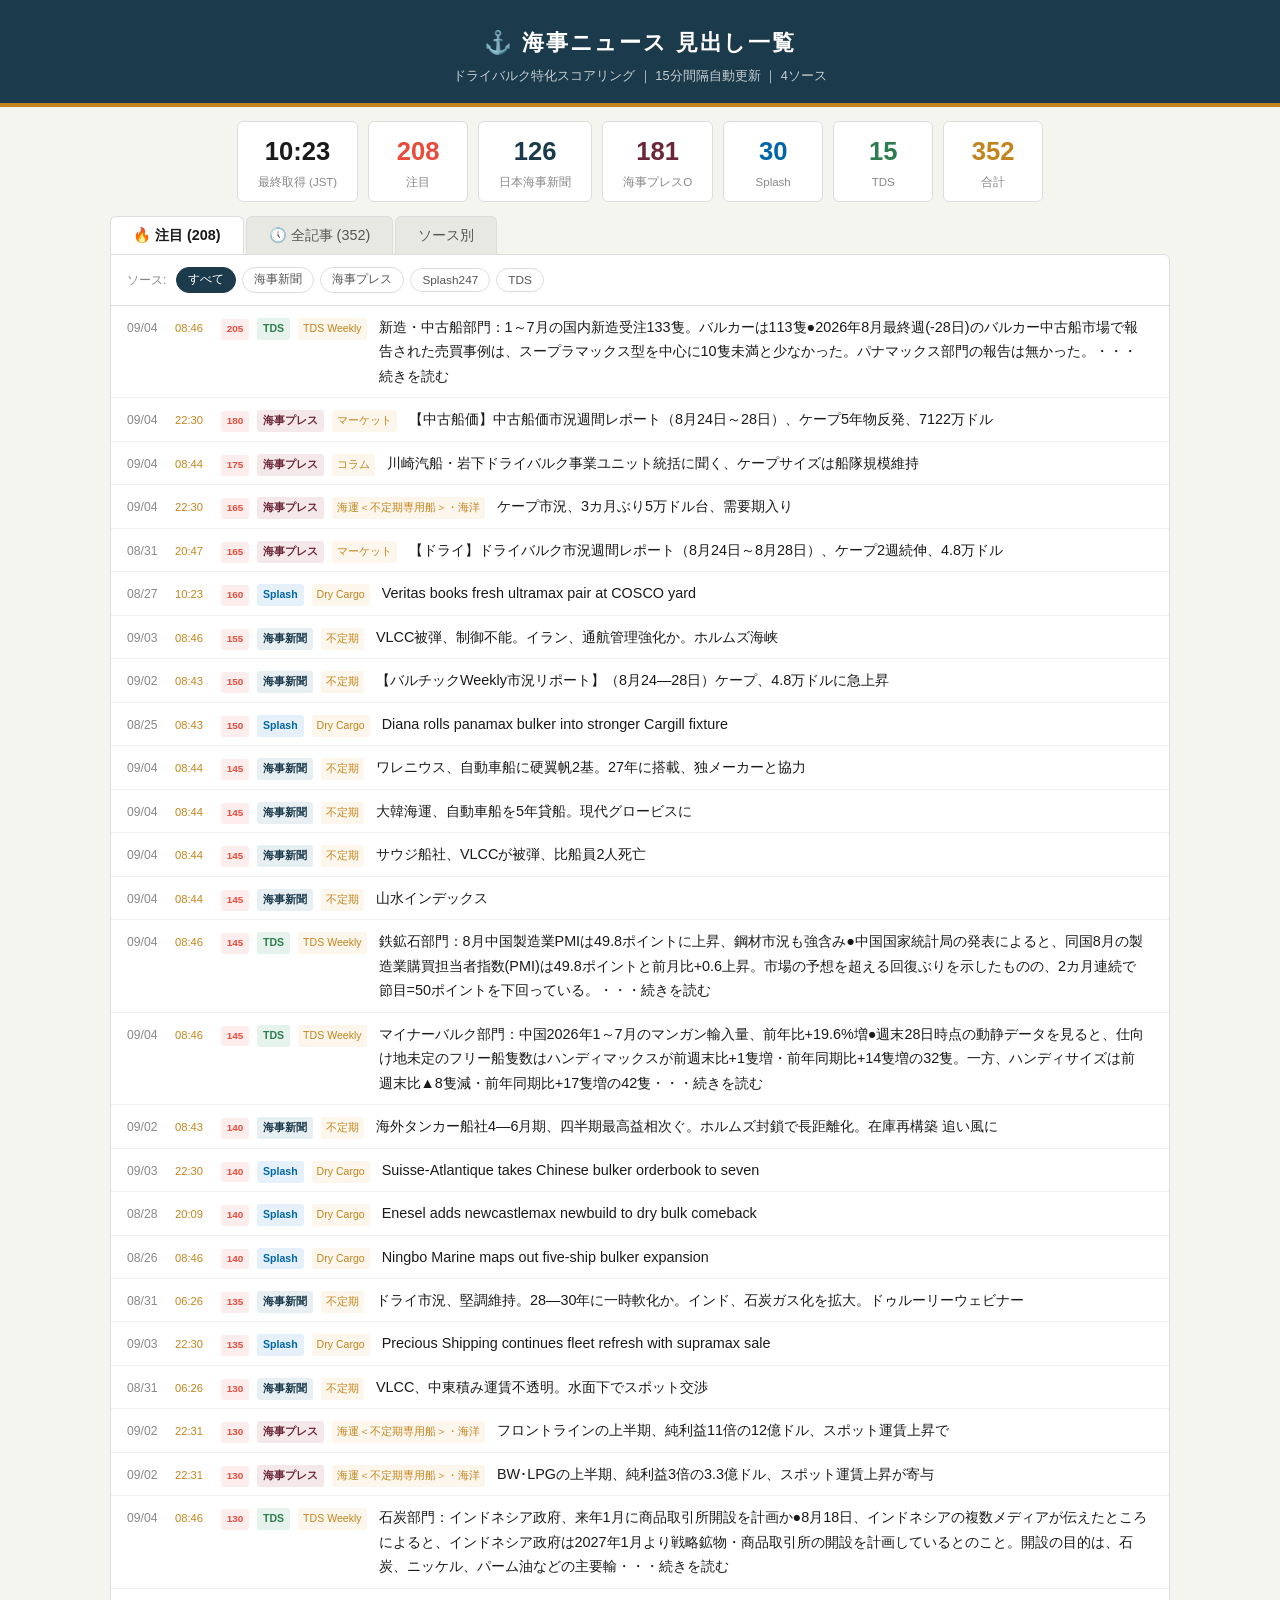
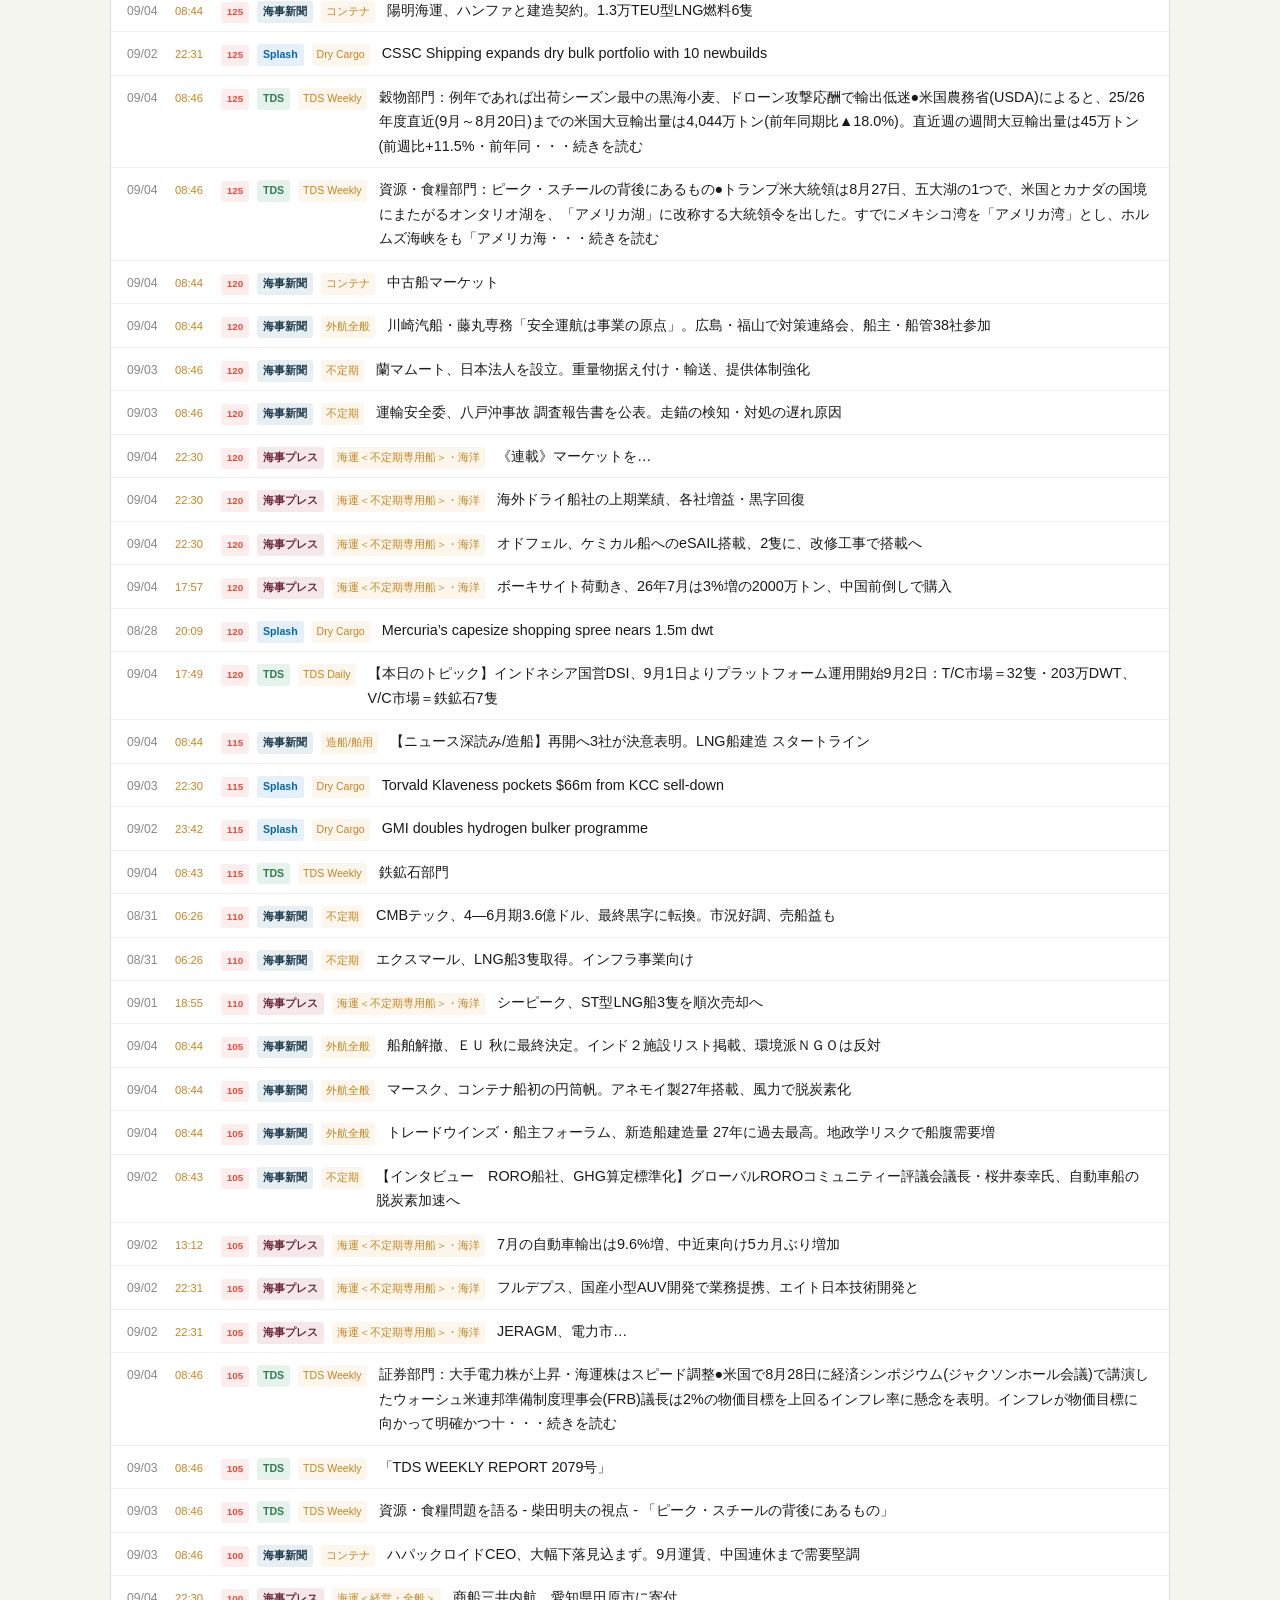
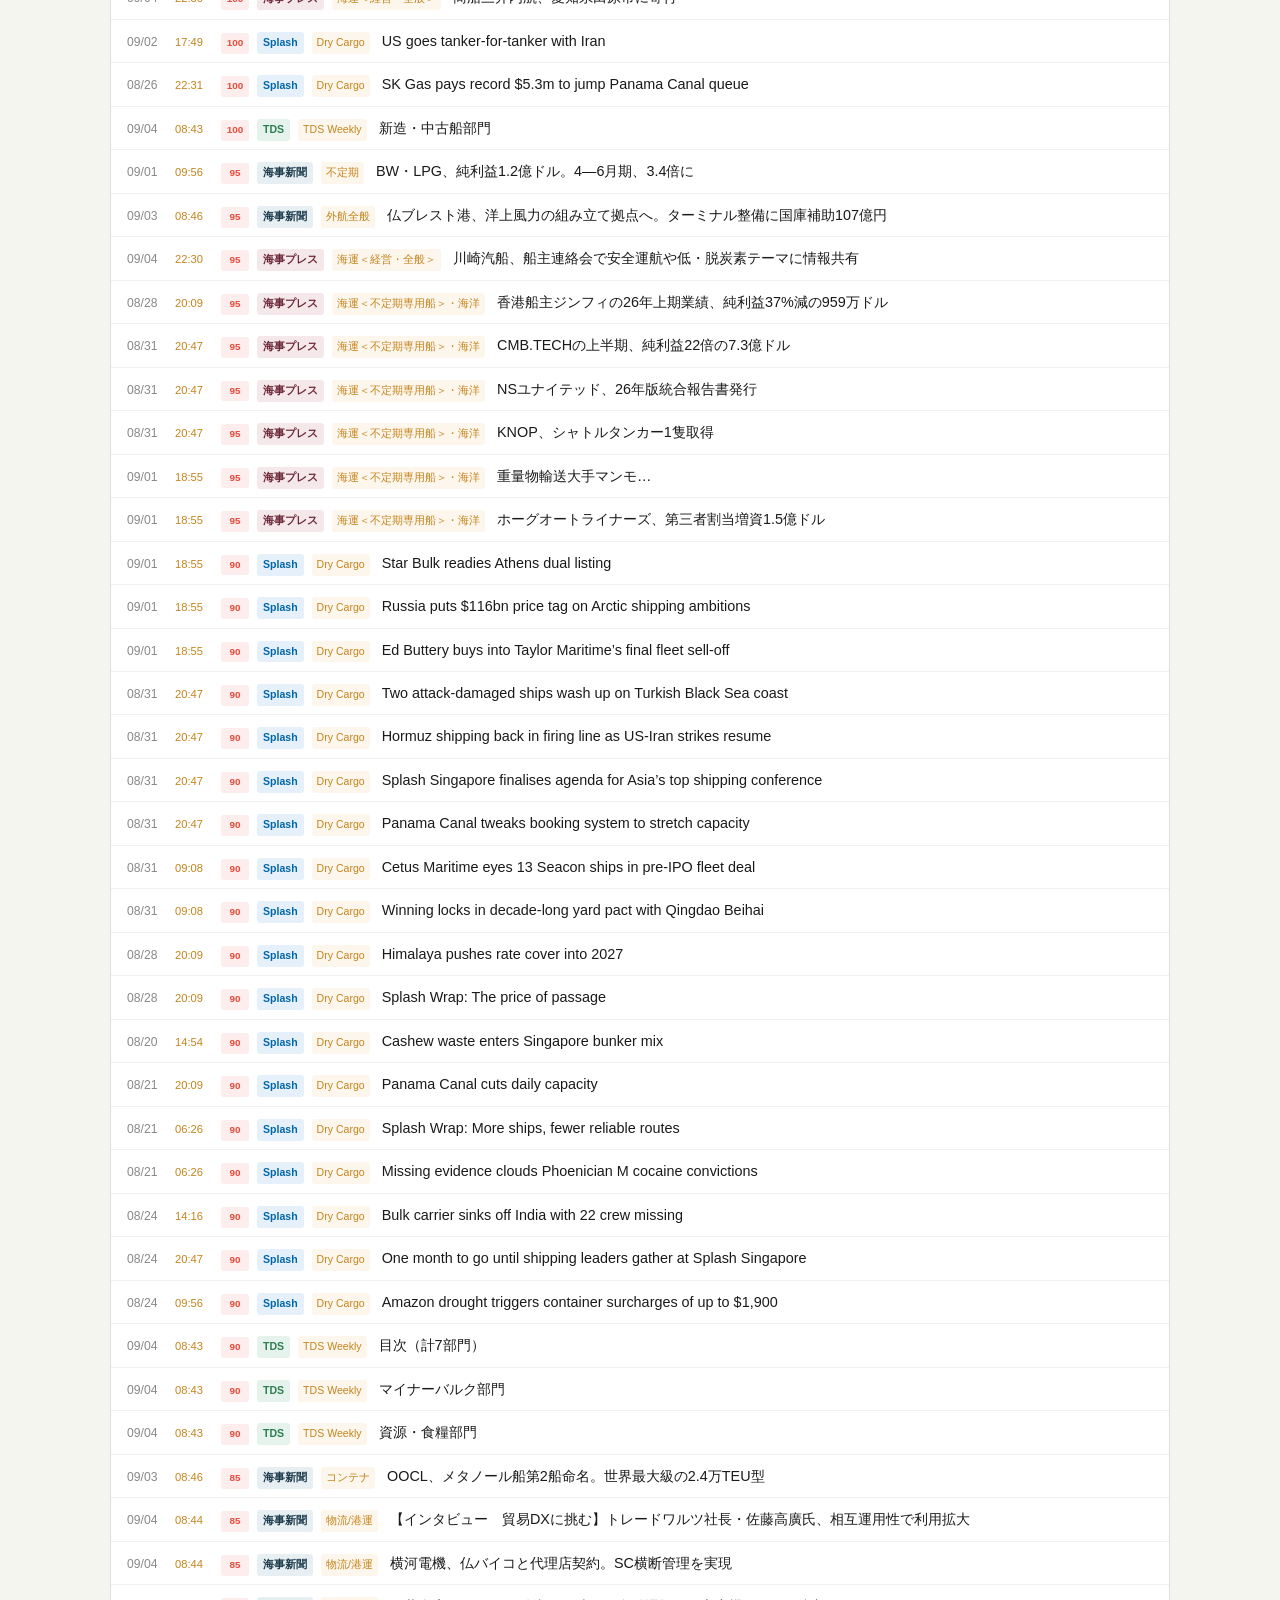
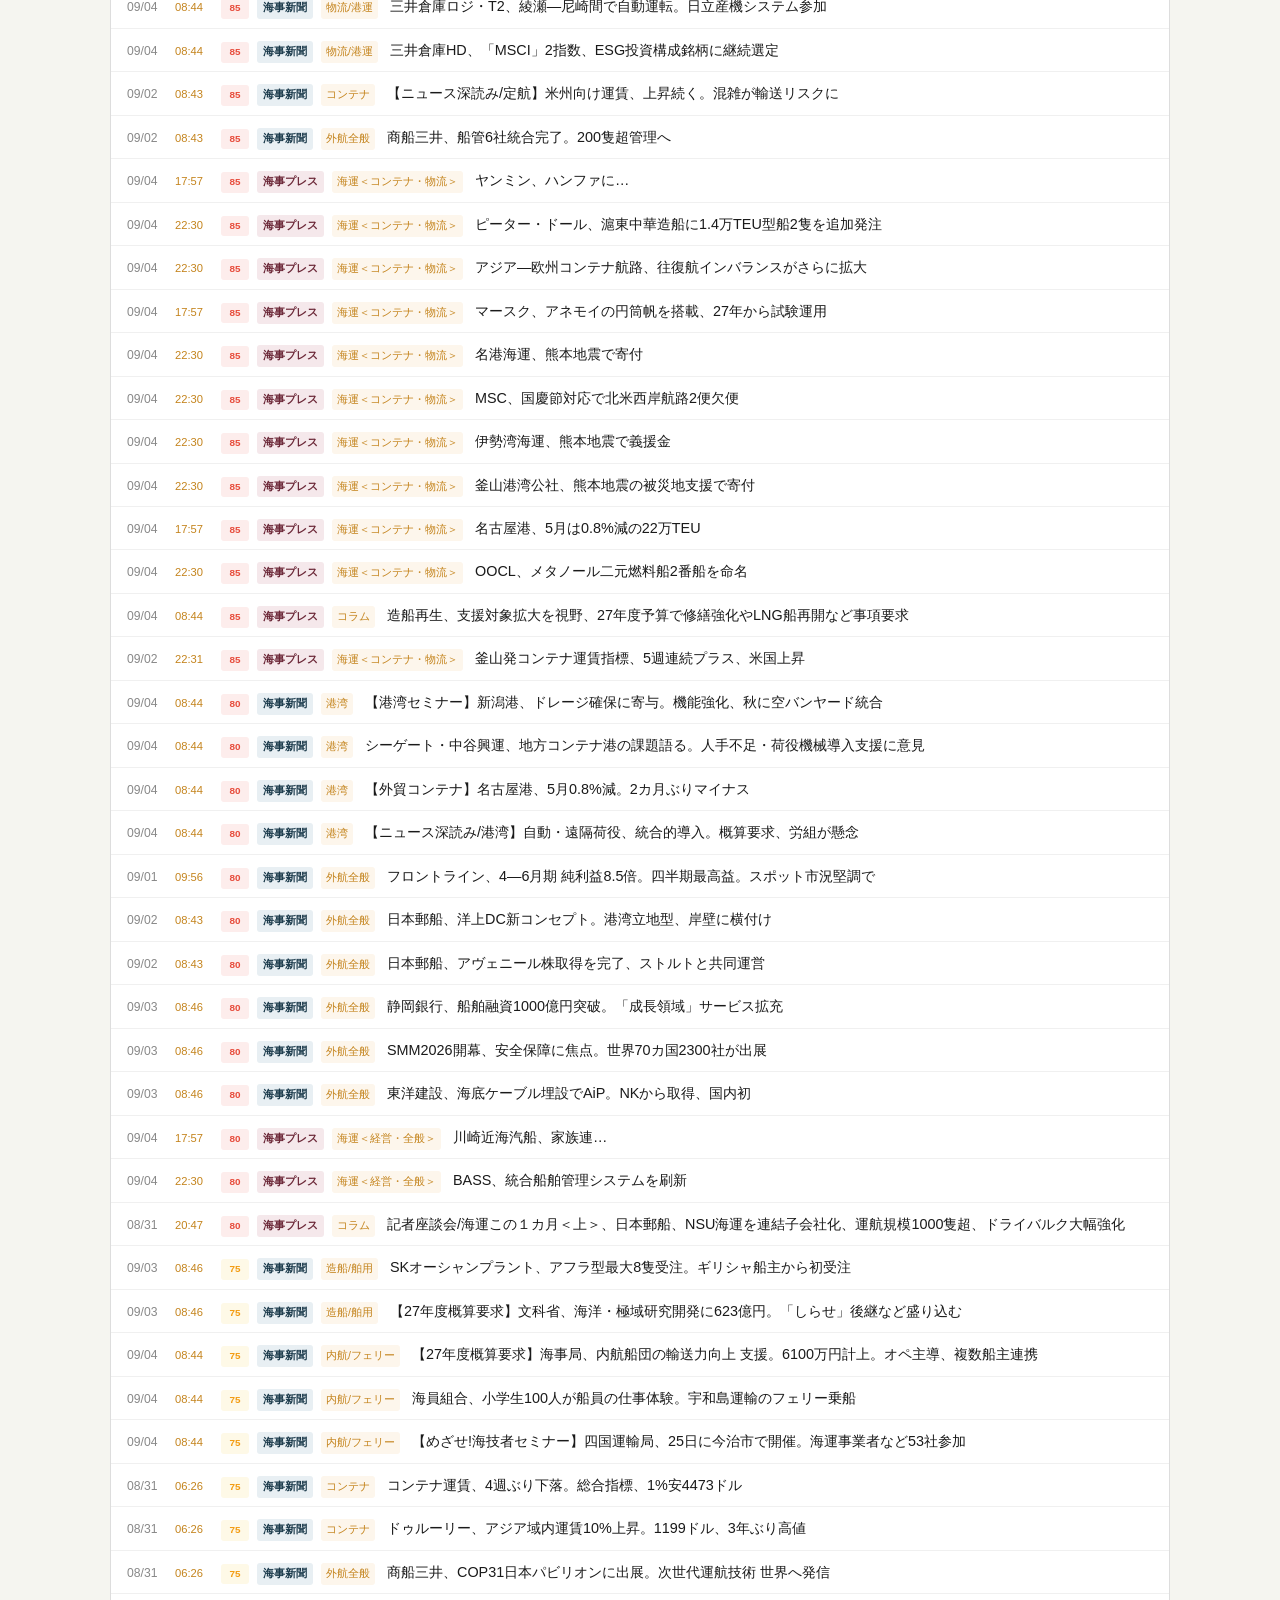
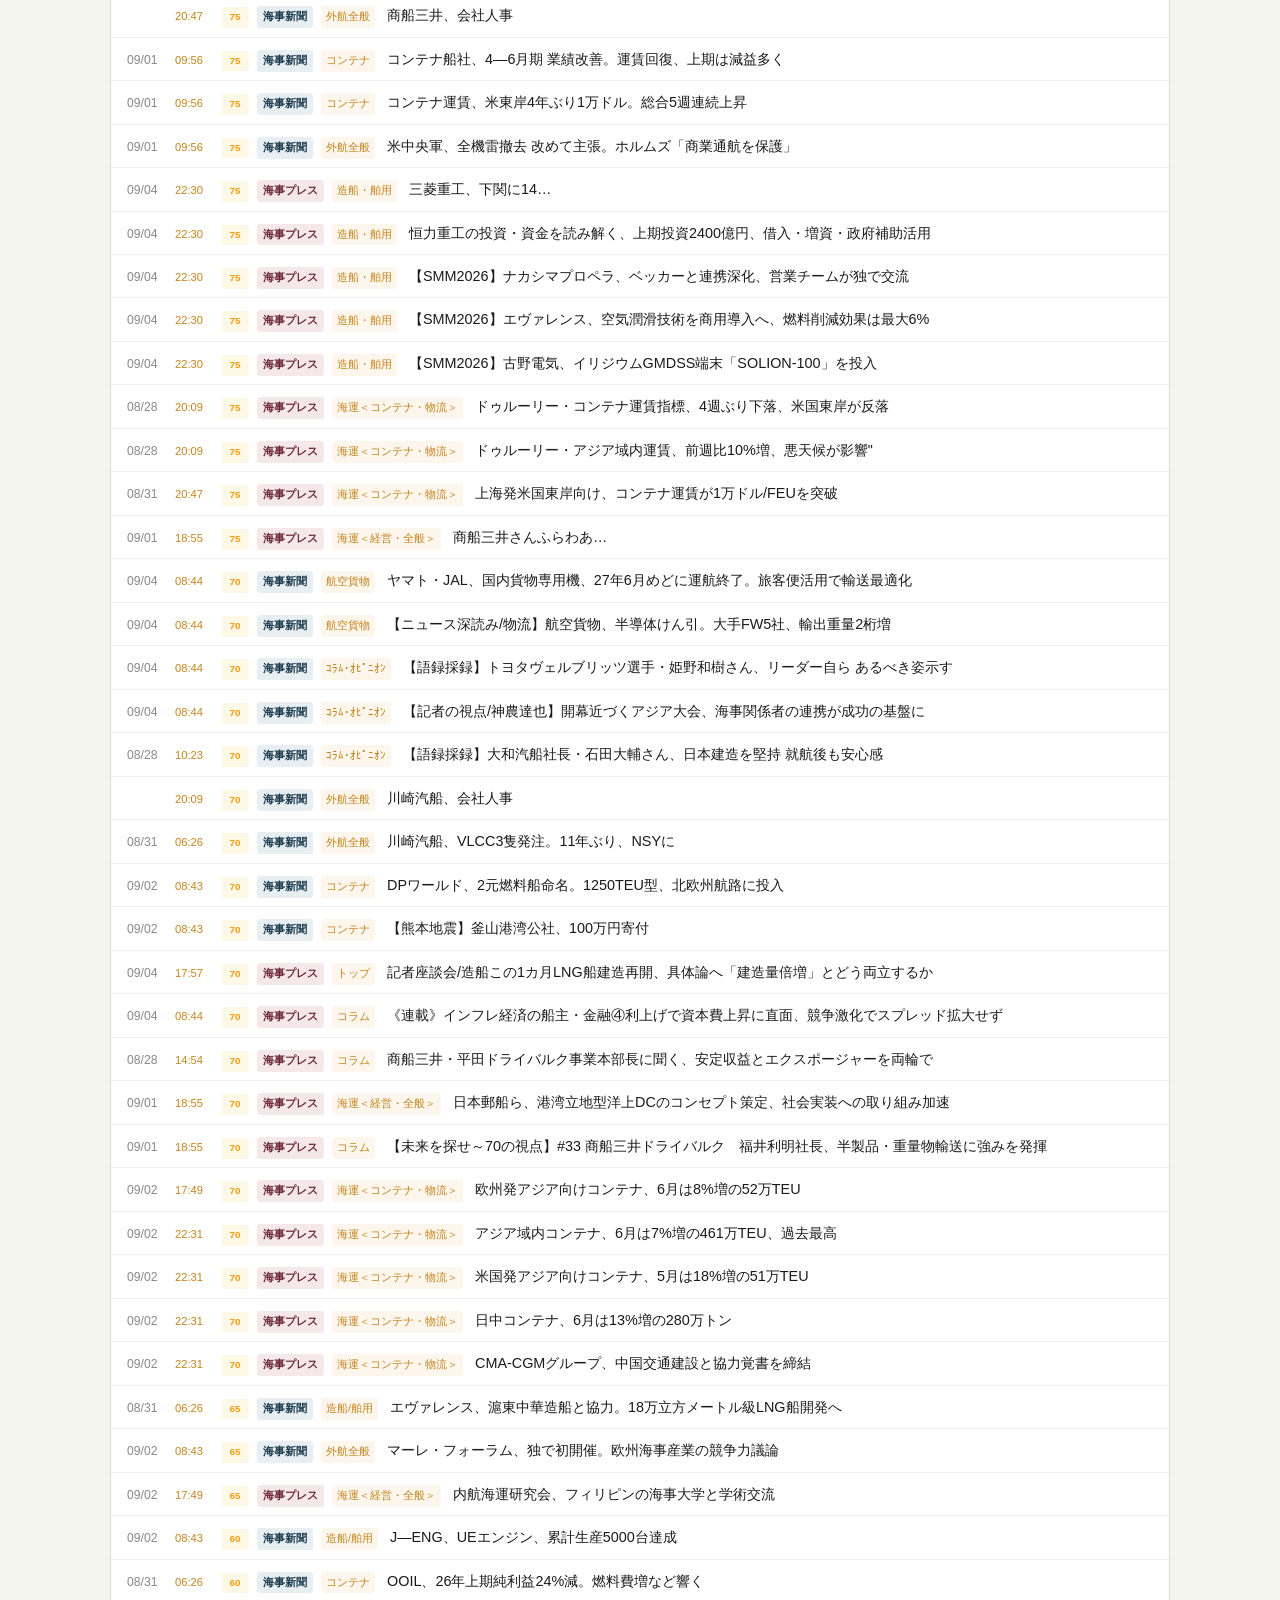
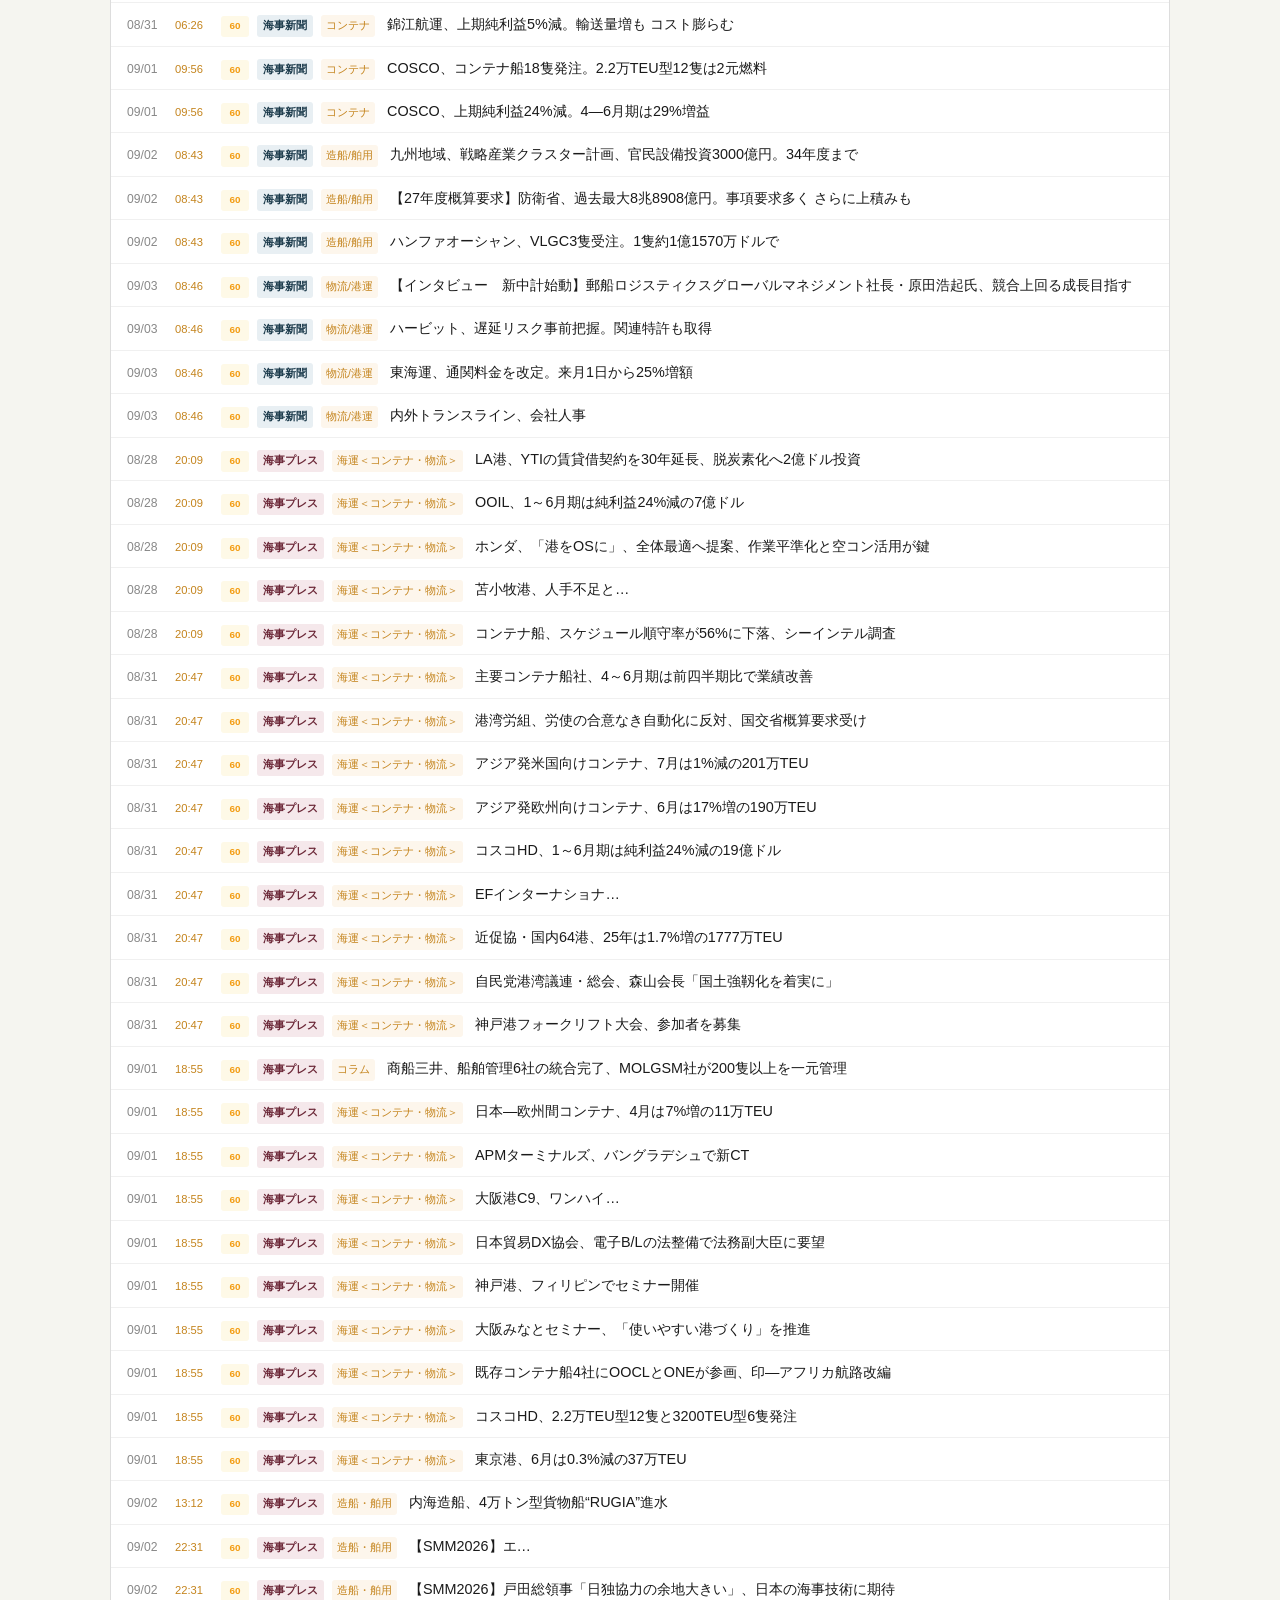
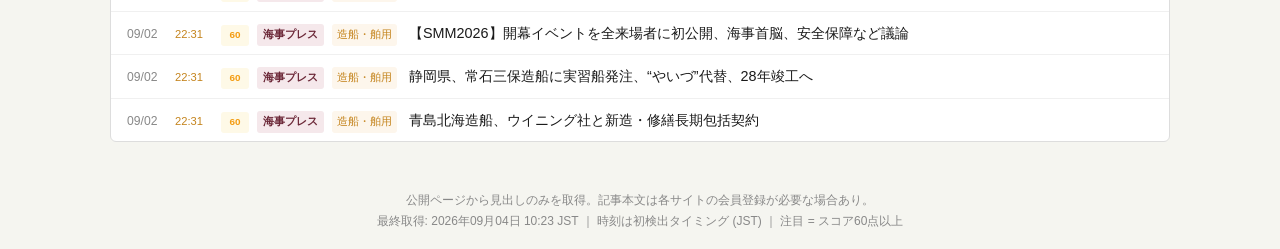
==== commit e0877db9: "Update 10:23 JST" ====
--- a/index.html
+++ b/index.html
@@ -1,6 +1,6 @@
 <!DOCTYPE html>
 <html lang="ja"><head><meta charset="UTF-8"><meta name="viewport" content="width=device-width,initial-scale=1.0">
-<title>海事ニュース - 2026年09月04日 08:44</title>
+<title>海事ニュース - 2026年09月04日 10:23</title>
 <style>
 :root{--bg:#f5f5f0;--card:#fff;--jmd:#1b3a4b;--jmd-l:#e8eff3;--kp:#6b2737;--kp-l:#f5e8eb;
 --sp:#0066aa;--sp-l:#e5f0fa;--td:#2e7d4f;--td-l:#e6f2ec;--text:#1a1a1a;--tm:#555;--tl:#888;--bdr:#ddd;--acc:#c4841d;--acc-bg:#fdf6ec;--hov:#f0f4f8;--r:6px;
@@ -53,18 +53,18 @@
 </style></head><body>
 <div class="hd"><h1>&#9875; 海事ニュース 見出し一覧</h1><div class="m">ドライバルク特化スコアリング ｜ 15分間隔自動更新 ｜ 4ソース</div></div>
 <div class="sts">
-<div class="st"><div class="n tm">08:44</div><div class="l">最終取得 (JST)</div></div>
-<div class="st"><div class="n" style="color:var(--hi)">219</div><div class="l">注目</div></div>
-<div class="st"><div class="n" style="color:var(--jmd)">151</div><div class="l">日本海事新聞</div></div>
+<div class="st"><div class="n tm">10:23</div><div class="l">最終取得 (JST)</div></div>
+<div class="st"><div class="n" style="color:var(--hi)">208</div><div class="l">注目</div></div>
+<div class="st"><div class="n" style="color:var(--jmd)">126</div><div class="l">日本海事新聞</div></div>
 <div class="st"><div class="n" style="color:var(--kp)">181</div><div class="l">海事プレスO</div></div>
-<div class="st"><div class="n" style="color:var(--sp)">32</div><div class="l">Splash</div></div>
+<div class="st"><div class="n" style="color:var(--sp)">30</div><div class="l">Splash</div></div>
 <div class="st"><div class="n" style="color:var(--td)">15</div><div class="l">TDS</div></div>
-<div class="st"><div class="n" style="color:var(--acc)">379</div><div class="l">合計</div></div>
+<div class="st"><div class="n" style="color:var(--acc)">352</div><div class="l">合計</div></div>
 
 </div>
 <div class="tb">
-<button class="tbtn a" onclick="switchTab('hot')">&#128293; 注目 (219)</button>
-<button class="tbtn" onclick="switchTab('all')">&#128340; 全記事 (379)</button>
+<button class="tbtn a" onclick="switchTab('hot')">&#128293; 注目 (208)</button>
+<button class="tbtn" onclick="switchTab('all')">&#128340; 全記事 (352)</button>
 <button class="tbtn" onclick="switchTab('source')">ソース別</button>
 </div>
 <div class="tc a" id="tab-hot"><div class="tp">
@@ -74,6 +74,7 @@
 <div class="li" data-s="k"><span class="d">09/04</span><span class="fs" title="初検出 JST">08:44</span><span class="sc hi">175</span><span class="st2 k">海事プレス</span><span class="ct2">コラム</span><a href="https://www.kaijipress.com/news/tramper/2026/08/203895/" target="_blank">川崎汽船・岩下ドライバルク事業ユニット統括に聞く、ケープサイズは船隊規模維持</a></div>
 <div class="li" data-s="k"><span class="d">09/04</span><span class="fs" title="初検出 JST">22:30</span><span class="sc hi">165</span><span class="st2 k">海事プレス</span><span class="ct2">海運＜不定期専用船＞・海洋</span><a href="https://www.kaijipress.com/news/tramper/2026/09/204059/" target="_blank">ケープ市況、3カ月ぶり5万ドル台、需要期入り</a></div>
 <div class="li" data-s="k"><span class="d">08/31</span><span class="fs" title="初検出 JST">20:47</span><span class="sc hi">165</span><span class="st2 k">海事プレス</span><span class="ct2">マーケット</span><a href="https://www.kaijipress.com/markets/dry/2026/09/203952/" target="_blank">【ドライ】ドライバルク市況週間レポート（8月24日～8月28日）、ケープ2週続伸、4.8万ドル</a></div>
+<div class="li" data-s="s"><span class="d">08/27</span><span class="fs" title="初検出 JST">10:23</span><span class="sc hi">160</span><span class="st2 s">Splash</span><span class="ct2">Dry Cargo</span><a href="https://splash247.com/veritas-books-fresh-ultramax-pair-at-cosco-yard/" target="_blank">Veritas books fresh ultramax pair at COSCO yard</a></div>
 <div class="li" data-s="j"><span class="d">09/03</span><span class="fs" title="初検出 JST">08:46</span><span class="sc hi">155</span><span class="st2 j">海事新聞</span><span class="ct2">不定期</span><a href="https://www.jmd.co.jp/article.php?no=318393" target="_blank">VLCC被弾、制御不能。イラン、通航管理強化か。ホルムズ海峡</a></div>
 <div class="li" data-s="j"><span class="d">09/02</span><span class="fs" title="初検出 JST">08:43</span><span class="sc hi">150</span><span class="st2 j">海事新聞</span><span class="ct2">不定期</span><a href="https://www.jmd.co.jp/article.php?no=318340" target="_blank">【バルチックWeekly市況リポート】（8月24―28日）ケープ、4.8万ドルに急上昇</a></div>
 <div class="li" data-s="s"><span class="d">08/25</span><span class="fs" title="初検出 JST">08:43</span><span class="sc hi">150</span><span class="st2 s">Splash</span><span class="ct2">Dry Cargo</span><a href="https://splash247.com/diana-rolls-panamax-bulker-into-stronger-cargill-fixture/" target="_blank">Diana rolls panamax bulker into stronger Cargill fixture</a></div>
@@ -110,17 +111,13 @@
 <div class="li" data-s="j"><span class="d">09/04</span><span class="fs" title="初検出 JST">08:44</span><span class="sc hi">115</span><span class="st2 j">海事新聞</span><span class="ct2">造船/舶用</span><a href="https://www.jmd.co.jp/article.php?no=318412" target="_blank">【ニュース深読み/造船】再開へ3社が決意表明。LNG船建造 スタートライン</a></div>
 <div class="li" data-s="s"><span class="d">09/03</span><span class="fs" title="初検出 JST">22:30</span><span class="sc hi">115</span><span class="st2 s">Splash</span><span class="ct2">Dry Cargo</span><a href="https://splash247.com/torvald-klaveness-pockets-66m-from-kcc-sell-down/" target="_blank">Torvald Klaveness pockets $66m from KCC sell-down</a></div>
 <div class="li" data-s="s"><span class="d">09/02</span><span class="fs" title="初検出 JST">23:42</span><span class="sc hi">115</span><span class="st2 s">Splash</span><span class="ct2">Dry Cargo</span><a href="https://splash247.com/gmi-doubles-hydrogen-bulker-programme/" target="_blank">GMI doubles hydrogen bulker programme</a></div>
-<div class="li" data-s="s"><span class="d">08/27</span><span class="fs" title="初検出 JST">04:56</span><span class="sc hi">115</span><span class="st2 s">Splash</span><span class="ct2">Dry Cargo</span><a href="https://splash247.com/seanergy-linked-to-fresh-newcastlemax-at-hengli/" target="_blank">Seanergy linked to fresh newcastlemax at Hengli</a></div>
 <div class="li" data-s="t"><span class="d">09/04</span><span class="fs" title="初検出 JST">08:43</span><span class="sc hi">115</span><span class="st2 t">TDS</span><span class="ct2">TDS Weekly</span><a href="https://www.tramp.co.jp/fenet/weekly_general/detail_by_order/1" target="_blank">鉄鉱石部門</a></div>
-<div class="li" data-s="j"><span class="d">08/28</span><span class="fs" title="初検出 JST">04:56</span><span class="sc hi">110</span><span class="st2 j">海事新聞</span><span class="ct2">不定期</span><a href="https://www.jmd.co.jp/article.php?no=318230" target="_blank">ADNOC、LNG船2隻発注。29年納期、計4.4億ドル</a></div>
 <div class="li" data-s="j"><span class="d">08/31</span><span class="fs" title="初検出 JST">06:26</span><span class="sc hi">110</span><span class="st2 j">海事新聞</span><span class="ct2">不定期</span><a href="https://www.jmd.co.jp/article.php?no=318271" target="_blank">CMBテック、4―6月期3.6億ドル、最終黒字に転換。市況好調、売船益も</a></div>
 <div class="li" data-s="j"><span class="d">08/31</span><span class="fs" title="初検出 JST">06:26</span><span class="sc hi">110</span><span class="st2 j">海事新聞</span><span class="ct2">不定期</span><a href="https://www.jmd.co.jp/article.php?no=318272" target="_blank">エクスマール、LNG船3隻取得。インフラ事業向け</a></div>
 <div class="li" data-s="k"><span class="d">09/01</span><span class="fs" title="初検出 JST">18:55</span><span class="sc hi">110</span><span class="st2 k">海事プレス</span><span class="ct2">海運＜不定期専用船＞・海洋</span><a href="https://www.kaijipress.com/news/tramper/2026/09/203988/" target="_blank">シーピーク、ST型LNG船3隻を順次売却へ</a></div>
-<div class="li" data-s="s"><span class="d">08/27</span><span class="fs" title="初検出 JST">04:56</span><span class="sc hi">110</span><span class="st2 s">Splash</span><span class="ct2">Dry Cargo</span><a href="https://splash247.com/veritas-books-fresh-ultramax-pair-at-cosco-yard/" target="_blank">Veritas books fresh ultramax pair at COSCO yard</a></div>
 <div class="li" data-s="j"><span class="d">09/04</span><span class="fs" title="初検出 JST">08:44</span><span class="sc hi">105</span><span class="st2 j">海事新聞</span><span class="ct2">外航全般</span><a href="https://www.jmd.co.jp/article.php?no=318428" target="_blank">船舶解撤、ＥＵ 秋に最終決定。インド２施設リスト掲載、環境派ＮＧＯは反対</a></div>
 <div class="li" data-s="j"><span class="d">09/04</span><span class="fs" title="初検出 JST">08:44</span><span class="sc hi">105</span><span class="st2 j">海事新聞</span><span class="ct2">外航全般</span><a href="https://www.jmd.co.jp/article.php?no=318429" target="_blank">マースク、コンテナ船初の円筒帆。アネモイ製27年搭載、風力で脱炭素化</a></div>
 <div class="li" data-s="j"><span class="d">09/04</span><span class="fs" title="初検出 JST">08:44</span><span class="sc hi">105</span><span class="st2 j">海事新聞</span><span class="ct2">外航全般</span><a href="https://www.jmd.co.jp/article.php?no=318422" target="_blank">トレードウインズ・船主フォーラム、新造船建造量 27年に過去最高。地政学リスクで船腹需要増</a></div>
-<div class="li" data-s="j"><span class="d">08/28</span><span class="fs" title="初検出 JST">04:56</span><span class="sc hi">105</span><span class="st2 j">海事新聞</span><span class="ct2">外航全般</span><a href="https://www.jmd.co.jp/article.php?no=318236" target="_blank">トーム4―6月期、純利益5.7倍3.3億ドル。ホルムズ封鎖で運賃上昇</a></div>
 <div class="li" data-s="j"><span class="d">09/02</span><span class="fs" title="初検出 JST">08:43</span><span class="sc hi">105</span><span class="st2 j">海事新聞</span><span class="ct2">不定期</span><a href="https://www.jmd.co.jp/article.php?no=318371" target="_blank">【インタビュー　RORO船社、GHG算定標準化】グローバルROROコミュニティー評議会議長・桜井泰幸氏、自動車船の脱炭素加速へ</a></div>
 <div class="li" data-s="k"><span class="d">09/02</span><span class="fs" title="初検出 JST">13:12</span><span class="sc hi">105</span><span class="st2 k">海事プレス</span><span class="ct2">海運＜不定期専用船＞・海洋</span><a href="https://www.kaijipress.com/news/tramper/2026/09/204005/" target="_blank">7月の自動車輸出は9.6%増、中近東向け5カ月ぶり増加</a></div>
 <div class="li" data-s="k"><span class="d">09/02</span><span class="fs" title="初検出 JST">22:31</span><span class="sc hi">105</span><span class="st2 k">海事プレス</span><span class="ct2">海運＜不定期専用船＞・海洋</span><a href="https://www.kaijipress.com/news/tramper/2026/09/204022/" target="_blank">フルデプス、国産小型AUV開発で業務提携、エイト日本技術開発と</a></div>
@@ -133,9 +130,6 @@
 <div class="li" data-s="s"><span class="d">09/02</span><span class="fs" title="初検出 JST">17:49</span><span class="sc hi">100</span><span class="st2 s">Splash</span><span class="ct2">Dry Cargo</span><a href="https://splash247.com/us-goes-tanker-for-tanker-with-iran/" target="_blank">US goes tanker-for-tanker with Iran</a></div>
 <div class="li" data-s="s"><span class="d">08/26</span><span class="fs" title="初検出 JST">22:31</span><span class="sc hi">100</span><span class="st2 s">Splash</span><span class="ct2">Dry Cargo</span><a href="https://splash247.com/sk-gas-pays-record-5-3m-to-jump-panama-canal-queue/" target="_blank">SK Gas pays record $5.3m to jump Panama Canal queue</a></div>
 <div class="li" data-s="t"><span class="d">09/04</span><span class="fs" title="初検出 JST">08:43</span><span class="sc hi">100</span><span class="st2 t">TDS</span><span class="ct2">TDS Weekly</span><a href="https://www.tramp.co.jp/fenet/weekly_general/detail_by_order/6" target="_blank">新造・中古船部門</a></div>
-<div class="li" data-s="j"><span class="d">08/28</span><span class="fs" title="初検出 JST">04:56</span><span class="sc hi">95</span><span class="st2 j">海事新聞</span><span class="ct2">不定期</span><a href="https://www.jmd.co.jp/article.php?no=318233" target="_blank">BIMCO分析、タンカー需要低迷。産油国混乱長期化・在庫減で</a></div>
-<div class="li" data-s="j"><span class="d">08/28</span><span class="fs" title="初検出 JST">04:56</span><span class="sc hi">95</span><span class="st2 j">海事新聞</span><span class="ct2">不定期</span><a href="https://www.jmd.co.jp/article.php?no=318231" target="_blank">SFL、自動車船4隻発注。メーカーに2隻貸船</a></div>
-<div class="li" data-s="j"><span class="d">08/28</span><span class="fs" title="初検出 JST">04:56</span><span class="sc hi">95</span><span class="st2 j">海事新聞</span><span class="ct2">不定期</span><a href="https://www.jmd.co.jp/article.php?no=318237" target="_blank">山水インデックス</a></div>
 <div class="li" data-s="j"><span class="d">09/01</span><span class="fs" title="初検出 JST">09:56</span><span class="sc hi">95</span><span class="st2 j">海事新聞</span><span class="ct2">不定期</span><a href="https://www.jmd.co.jp/article.php?no=318315" target="_blank">BW・LPG、純利益1.2億ドル。4―6月期、3.4倍に</a></div>
 <div class="li" data-s="j"><span class="d">09/03</span><span class="fs" title="初検出 JST">08:46</span><span class="sc hi">95</span><span class="st2 j">海事新聞</span><span class="ct2">外航全般</span><a href="https://www.jmd.co.jp/article.php?no=318390" target="_blank">仏ブレスト港、洋上風力の組み立て拠点へ。ターミナル整備に国庫補助107億円</a></div>
 <div class="li" data-s="k"><span class="d">09/04</span><span class="fs" title="初検出 JST">22:30</span><span class="sc hi">95</span><span class="st2 k">海事プレス</span><span class="ct2">海運＜経営・全般＞</span><a href="https://www.kaijipress.com/news/shipping/2026/09/204047/" target="_blank">川崎汽船、船主連絡会で安全運航や低・脱炭素テーマに情報共有</a></div>
@@ -156,7 +150,6 @@
 <div class="li" data-s="s"><span class="d">08/31</span><span class="fs" title="初検出 JST">09:08</span><span class="sc hi">90</span><span class="st2 s">Splash</span><span class="ct2">Dry Cargo</span><a href="https://splash247.com/winning-locks-in-decade-long-yard-pact-with-qingdao-beihai/" target="_blank">Winning locks in decade-long yard pact with Qingdao Beihai</a></div>
 <div class="li" data-s="s"><span class="d">08/28</span><span class="fs" title="初検出 JST">20:09</span><span class="sc hi">90</span><span class="st2 s">Splash</span><span class="ct2">Dry Cargo</span><a href="https://splash247.com/himalaya-pushes-rate-cover-into-2027/" target="_blank">Himalaya pushes rate cover into 2027</a></div>
 <div class="li" data-s="s"><span class="d">08/28</span><span class="fs" title="初検出 JST">20:09</span><span class="sc hi">90</span><span class="st2 s">Splash</span><span class="ct2">Dry Cargo</span><a href="https://splash247.com/splash-wrap-the-price-of-passage/" target="_blank">Splash Wrap: The price of passage</a></div>
-<div class="li" data-s="s"><span class="d">08/20</span><span class="fs" title="初検出 JST">04:56</span><span class="sc hi">90</span><span class="st2 s">Splash</span><span class="ct2">Dry Cargo</span><a href="https://splash247.com/black-sea-export-war-intensifies/" target="_blank">Black Sea export war intensifies</a></div>
 <div class="li" data-s="s"><span class="d">08/20</span><span class="fs" title="初検出 JST">14:54</span><span class="sc hi">90</span><span class="st2 s">Splash</span><span class="ct2">Dry Cargo</span><a href="https://splash247.com/cashew-waste-enters-singapore-bunker-mix/" target="_blank">Cashew waste enters Singapore bunker mix</a></div>
 <div class="li" data-s="s"><span class="d">08/21</span><span class="fs" title="初検出 JST">20:09</span><span class="sc hi">90</span><span class="st2 s">Splash</span><span class="ct2">Dry Cargo</span><a href="https://splash247.com/panama-canal-cuts-daily-capacity/" target="_blank">Panama Canal cuts daily capacity</a></div>
 <div class="li" data-s="s"><span class="d">08/21</span><span class="fs" title="初検出 JST">06:26</span><span class="sc hi">90</span><span class="st2 s">Splash</span><span class="ct2">Dry Cargo</span><a href="https://splash247.com/splash-wrap-more-ships-fewer-reliable-routes/" target="_blank">Splash Wrap: More ships, fewer reliable routes</a></div>
@@ -224,6 +217,7 @@
 <div class="li" data-s="j"><span class="d">09/04</span><span class="fs" title="初検出 JST">08:44</span><span class="sc md">70</span><span class="st2 j">海事新聞</span><span class="ct2">航空貨物</span><a href="https://www.jmd.co.jp/article.php?no=318413" target="_blank">【ニュース深読み/物流】航空貨物、半導体けん引。大手FW5社、輸出重量2桁増</a></div>
 <div class="li" data-s="j"><span class="d">09/04</span><span class="fs" title="初検出 JST">08:44</span><span class="sc md">70</span><span class="st2 j">海事新聞</span><span class="ct2">ｺﾗﾑ･ｵﾋﾟﾆｵﾝ</span><a href="https://www.jmd.co.jp/article.php?no=318408" target="_blank">【語録採録】トヨタヴェルブリッツ選手・姫野和樹さん、リーダー自ら あるべき姿示す</a></div>
 <div class="li" data-s="j"><span class="d">09/04</span><span class="fs" title="初検出 JST">08:44</span><span class="sc md">70</span><span class="st2 j">海事新聞</span><span class="ct2">ｺﾗﾑ･ｵﾋﾟﾆｵﾝ</span><a href="https://www.jmd.co.jp/article.php?no=318409" target="_blank">【記者の視点/神農達也】開幕近づくアジア大会、海事関係者の連携が成功の基盤に</a></div>
+<div class="li" data-s="j"><span class="d">08/28</span><span class="fs" title="初検出 JST">10:23</span><span class="sc md">70</span><span class="st2 j">海事新聞</span><span class="ct2">ｺﾗﾑ･ｵﾋﾟﾆｵﾝ</span><a href="https://www.jmd.co.jp/article.php?no=318219" target="_blank">【語録採録】大和汽船社長・石田大輔さん、日本建造を堅持 就航後も安心感</a></div>
 <div class="li" data-s="j"><span class="d"></span><span class="fs" title="初検出 JST">20:09</span><span class="sc md">70</span><span class="st2 j">海事新聞</span><span class="ct2">外航全般</span><a href="https://www.jmd.co.jp/article.php?no=318285" target="_blank">川崎汽船、会社人事</a></div>
 <div class="li" data-s="j"><span class="d">08/31</span><span class="fs" title="初検出 JST">06:26</span><span class="sc md">70</span><span class="st2 j">海事新聞</span><span class="ct2">外航全般</span><a href="https://www.jmd.co.jp/article.php?no=318266" target="_blank">川崎汽船、VLCC3隻発注。11年ぶり、NSYに</a></div>
 <div class="li" data-s="j"><span class="d">09/02</span><span class="fs" title="初検出 JST">08:43</span><span class="sc md">70</span><span class="st2 j">海事新聞</span><span class="ct2">コンテナ</span><a href="https://www.jmd.co.jp/article.php?no=318364" target="_blank">DPワールド、2元燃料船命名。1250TEU型、北欧州航路に投入</a></div>
@@ -238,15 +232,10 @@
 <div class="li" data-s="k"><span class="d">09/02</span><span class="fs" title="初検出 JST">22:31</span><span class="sc md">70</span><span class="st2 k">海事プレス</span><span class="ct2">海運＜コンテナ・物流＞</span><a href="https://www.kaijipress.com/news/container/2026/09/204017/" target="_blank">米国発アジア向けコンテナ、5月は18%増の51万TEU</a></div>
 <div class="li" data-s="k"><span class="d">09/02</span><span class="fs" title="初検出 JST">22:31</span><span class="sc md">70</span><span class="st2 k">海事プレス</span><span class="ct2">海運＜コンテナ・物流＞</span><a href="https://www.kaijipress.com/news/container/2026/09/204018/" target="_blank">日中コンテナ、6月は13%増の280万トン</a></div>
 <div class="li" data-s="k"><span class="d">09/02</span><span class="fs" title="初検出 JST">22:31</span><span class="sc md">70</span><span class="st2 k">海事プレス</span><span class="ct2">海運＜コンテナ・物流＞</span><a href="https://www.kaijipress.com/news/container/2026/09/204019/" target="_blank">CMA-CGMグループ、中国交通建設と協力覚書を締結</a></div>
-<div class="li" data-s="j"><span class="d">08/28</span><span class="fs" title="初検出 JST">04:56</span><span class="sc md">65</span><span class="st2 j">海事新聞</span><span class="ct2">造船/舶用</span><a href="https://www.jmd.co.jp/article.php?no=318249" target="_blank">【27年度概算要求】海事局、造船再生「事項要求」。2年連続、次世代船・修繕・LNG船</a></div>
 <div class="li" data-s="j"><span class="d">08/31</span><span class="fs" title="初検出 JST">06:26</span><span class="sc md">65</span><span class="st2 j">海事新聞</span><span class="ct2">造船/舶用</span><a href="https://www.jmd.co.jp/article.php?no=318274" target="_blank">エヴァレンス、滬東中華造船と協力。18万立方メートル級LNG船開発へ</a></div>
 <div class="li" data-s="j"><span class="d">09/02</span><span class="fs" title="初検出 JST">08:43</span><span class="sc md">65</span><span class="st2 j">海事新聞</span><span class="ct2">外航全般</span><a href="https://www.jmd.co.jp/article.php?no=318359" target="_blank">マーレ・フォーラム、独で初開催。欧州海事産業の競争力議論</a></div>
 <div class="li" data-s="k"><span class="d">09/02</span><span class="fs" title="初検出 JST">17:49</span><span class="sc md">65</span><span class="st2 k">海事プレス</span><span class="ct2">海運＜経営・全般＞</span><a href="https://www.kaijipress.com/news/shipping/2026/09/204009/" target="_blank">内航海運研究会、フィリピンの海事大学と学術交流</a></div>
 <div class="li" data-s="j"><span class="d">09/02</span><span class="fs" title="初検出 JST">08:43</span><span class="sc md">60</span><span class="st2 j">海事新聞</span><span class="ct2">造船/舶用</span><a href="https://www.jmd.co.jp/article.php?no=318356" target="_blank">J―ENG、UEエンジン、累計生産5000台達成</a></div>
-<div class="li" data-s="j"><span class="d">08/28</span><span class="fs" title="初検出 JST">04:56</span><span class="sc md">60</span><span class="st2 j">海事新聞</span><span class="ct2">コンテナ</span><a href="https://www.jmd.co.jp/article.php?no=318251" target="_blank">コンテナ船定時順守率、7月56%に低下。今年の最低水準</a></div>
-<div class="li" data-s="j"><span class="d">08/28</span><span class="fs" title="初検出 JST">04:56</span><span class="sc md">60</span><span class="st2 j">海事新聞</span><span class="ct2">コンテナ</span><a href="https://www.jmd.co.jp/article.php?no=318247" target="_blank">PIL、印―東アフリカ2ループ化。主要2港に週1便直航</a></div>
-<div class="li" data-s="j"><span class="d">08/28</span><span class="fs" title="初検出 JST">04:56</span><span class="sc md">60</span><span class="st2 j">海事新聞</span><span class="ct2">コンテナ</span><a href="https://www.jmd.co.jp/article.php?no=318245" target="_blank">マースク、冷凍・冷蔵貨物保険。9月から世界展開</a></div>
-<div class="li" data-s="j"><span class="d">08/28</span><span class="fs" title="初検出 JST">04:56</span><span class="sc md">60</span><span class="st2 j">海事新聞</span><span class="ct2">コンテナ</span><a href="https://www.jmd.co.jp/article.php?no=318246" target="_blank">プレミアA、アジア―北米西岸「PS4」、上海寄港を寧波に変更</a></div>
 <div class="li" data-s="j"><span class="d">08/31</span><span class="fs" title="初検出 JST">06:26</span><span class="sc md">60</span><span class="st2 j">海事新聞</span><span class="ct2">コンテナ</span><a href="https://www.jmd.co.jp/article.php?no=318265" target="_blank">OOIL、26年上期純利益24%減。燃料費増など響く</a></div>
 <div class="li" data-s="j"><span class="d">08/31</span><span class="fs" title="初検出 JST">06:26</span><span class="sc md">60</span><span class="st2 j">海事新聞</span><span class="ct2">コンテナ</span><a href="https://www.jmd.co.jp/article.php?no=318284" target="_blank">錦江航運、上期純利益5%減。輸送量増も コスト膨らむ</a></div>
 <div class="li" data-s="j"><span class="d">09/01</span><span class="fs" title="初検出 JST">09:56</span><span class="sc md">60</span><span class="st2 j">海事新聞</span><span class="ct2">コンテナ</span><a href="https://www.jmd.co.jp/article.php?no=318303" target="_blank">COSCO、コンテナ船18隻発注。2.2万TEU型12隻は2元燃料</a></div>
@@ -292,6 +281,8 @@
 </div></div>
 <div class="tc" id="tab-all"><div class="tp">
 <div class="fl"><span class="lb">ソース:</span><button class="fb a" onclick="filterSrc('all',this)">すべて</button><button class="fb" onclick="filterSrc('j',this)">海事新聞</button><button class="fb" onclick="filterSrc('k',this)">海事プレス</button><button class="fb" onclick="filterSrc('s',this)">Splash247</button><button class="fb" onclick="filterSrc('t',this)">TDS</button></div>
+<div class="li" data-s="s"><span class="d">08/27</span><span class="fs" title="初検出 JST">10:23</span><span class="sc hi">160</span><span class="st2 s">Splash</span><span class="ct2">Dry Cargo</span><a href="https://splash247.com/veritas-books-fresh-ultramax-pair-at-cosco-yard/" target="_blank">Veritas books fresh ultramax pair at COSCO yard</a></div>
+<div class="li" data-s="j"><span class="d">08/28</span><span class="fs" title="初検出 JST">10:23</span><span class="sc md">70</span><span class="st2 j">海事新聞</span><span class="ct2">ｺﾗﾑ･ｵﾋﾟﾆｵﾝ</span><a href="https://www.jmd.co.jp/article.php?no=318219" target="_blank">【語録採録】大和汽船社長・石田大輔さん、日本建造を堅持 就航後も安心感</a></div>
 <div class="li" data-s="k"><span class="d">09/04</span><span class="fs" title="初検出 JST">08:44</span><span class="sc md">70</span><span class="st2 k">海事プレス</span><span class="ct2">コラム</span><a href="https://www.kaijipress.com/news/shipping/2026/08/203882/" target="_blank">《連載》インフレ経済の船主・金融④利上げで資本費上昇に直面、競争激化でスプレッド拡大せず</a></div>
 <div class="li" data-s="k"><span class="d">09/04</span><span class="fs" title="初検出 JST">08:44</span><span class="sc hi">85</span><span class="st2 k">海事プレス</span><span class="ct2">コラム</span><a href="https://www.kaijipress.com/news/shipbuilding/2026/08/203904/" target="_blank">造船再生、支援対象拡大を視野、27年度予算で修繕強化やLNG船再開など事項要求</a></div>
 <div class="li" data-s="k"><span class="d">09/04</span><span class="fs" title="初検出 JST">08:44</span><span class="sc hi">175</span><span class="st2 k">海事プレス</span><span class="ct2">コラム</span><a href="https://www.kaijipress.com/news/tramper/2026/08/203895/" target="_blank">川崎汽船・岩下ドライバルク事業ユニット統括に聞く、ケープサイズは船隊規模維持</a></div>
@@ -642,40 +633,11 @@
 <div class="li" data-s="k"><span class="d">08/28</span><span class="fs" title="初検出 JST">14:54</span><span class="sc lo">20</span><span class="st2 k">海事プレス</span><span class="ct2">コラム</span><a href="https://www.kaijipress.com/news/shipbuilding/2026/08/203732/" target="_blank">名村造船所、伊万里に大型ドック新設構想、進出50年で次の成長へ</a></div>
 <div class="li" data-s="k"><span class="d">08/28</span><span class="fs" title="初検出 JST">14:54</span><span class="sc lo">20</span><span class="st2 k">海事プレス</span><span class="ct2">コラム</span><a href="https://www.kaijipress.com/news/shipping/2026/08/203716/" target="_blank">《連載》インフレ経済の船主・金融②コスト上昇、今後逆ザヤ案件も、最適解は自社管理か外部管理か</a></div>
 <div class="li" data-s="k"><span class="d">08/28</span><span class="fs" title="初検出 JST">14:54</span><span class="sc md">70</span><span class="st2 k">海事プレス</span><span class="ct2">コラム</span><a href="https://www.kaijipress.com/news/tramper/2026/08/203727/" target="_blank">商船三井・平田ドライバルク事業本部長に聞く、安定収益とエクスポージャーを両輪で</a></div>
-<div class="li" data-s="s"><span class="d">08/27</span><span class="fs" title="初検出 JST">04:56</span><span class="sc hi">110</span><span class="st2 s">Splash</span><span class="ct2">Dry Cargo</span><a href="https://splash247.com/veritas-books-fresh-ultramax-pair-at-cosco-yard/" target="_blank">Veritas books fresh ultramax pair at COSCO yard</a></div>
-<div class="li" data-s="s"><span class="d">08/27</span><span class="fs" title="初検出 JST">04:56</span><span class="sc hi">115</span><span class="st2 s">Splash</span><span class="ct2">Dry Cargo</span><a href="https://splash247.com/seanergy-linked-to-fresh-newcastlemax-at-hengli/" target="_blank">Seanergy linked to fresh newcastlemax at Hengli</a></div>
-<div class="li" data-s="s"><span class="d">08/20</span><span class="fs" title="初検出 JST">04:56</span><span class="sc hi">90</span><span class="st2 s">Splash</span><span class="ct2">Dry Cargo</span><a href="https://splash247.com/black-sea-export-war-intensifies/" target="_blank">Black Sea export war intensifies</a></div>
-<div class="li" data-s="j"><span class="d">08/28</span><span class="fs" title="初検出 JST">04:56</span><span class="sc lo">20</span><span class="st2 j">海事新聞</span><span class="ct2">ｺﾗﾑ･ｵﾋﾟﾆｵﾝ</span><a href="https://www.jmd.co.jp/article.php?no=318219" target="_blank">【語録採録】大和汽船社長・石田大輔さん、日本建造を堅持 就航後も安心感</a></div>
-<div class="li" data-s="j"><span class="d">08/28</span><span class="fs" title="初検出 JST">04:56</span><span class="sc md">60</span><span class="st2 j">海事新聞</span><span class="ct2">コンテナ</span><a href="https://www.jmd.co.jp/article.php?no=318251" target="_blank">コンテナ船定時順守率、7月56%に低下。今年の最低水準</a></div>
-<div class="li" data-s="j"><span class="d">08/28</span><span class="fs" title="初検出 JST">04:56</span><span class="sc md">60</span><span class="st2 j">海事新聞</span><span class="ct2">コンテナ</span><a href="https://www.jmd.co.jp/article.php?no=318247" target="_blank">PIL、印―東アフリカ2ループ化。主要2港に週1便直航</a></div>
-<div class="li" data-s="j"><span class="d">08/28</span><span class="fs" title="初検出 JST">04:56</span><span class="sc md">60</span><span class="st2 j">海事新聞</span><span class="ct2">コンテナ</span><a href="https://www.jmd.co.jp/article.php?no=318245" target="_blank">マースク、冷凍・冷蔵貨物保険。9月から世界展開</a></div>
-<div class="li" data-s="j"><span class="d">08/28</span><span class="fs" title="初検出 JST">04:56</span><span class="sc md">60</span><span class="st2 j">海事新聞</span><span class="ct2">コンテナ</span><a href="https://www.jmd.co.jp/article.php?no=318246" target="_blank">プレミアA、アジア―北米西岸「PS4」、上海寄港を寧波に変更</a></div>
-<div class="li" data-s="j"><span class="d">08/28</span><span class="fs" title="初検出 JST">04:56</span><span class="sc hi">95</span><span class="st2 j">海事新聞</span><span class="ct2">不定期</span><a href="https://www.jmd.co.jp/article.php?no=318233" target="_blank">BIMCO分析、タンカー需要低迷。産油国混乱長期化・在庫減で</a></div>
-<div class="li" data-s="j"><span class="d">08/28</span><span class="fs" title="初検出 JST">04:56</span><span class="sc hi">95</span><span class="st2 j">海事新聞</span><span class="ct2">不定期</span><a href="https://www.jmd.co.jp/article.php?no=318231" target="_blank">SFL、自動車船4隻発注。メーカーに2隻貸船</a></div>
-<div class="li" data-s="j"><span class="d">08/28</span><span class="fs" title="初検出 JST">04:56</span><span class="sc hi">110</span><span class="st2 j">海事新聞</span><span class="ct2">不定期</span><a href="https://www.jmd.co.jp/article.php?no=318230" target="_blank">ADNOC、LNG船2隻発注。29年納期、計4.4億ドル</a></div>
-<div class="li" data-s="j"><span class="d">08/28</span><span class="fs" title="初検出 JST">04:56</span><span class="sc hi">95</span><span class="st2 j">海事新聞</span><span class="ct2">不定期</span><a href="https://www.jmd.co.jp/article.php?no=318237" target="_blank">山水インデックス</a></div>
-<div class="li" data-s="j"><span class="d">08/28</span><span class="fs" title="初検出 JST">04:56</span><span class="sc md">55</span><span class="st2 j">海事新聞</span><span class="ct2">外航全般</span><a href="https://www.jmd.co.jp/article.php?no=318252" target="_blank">IAEA、海運の原子力導入促進。IMOと連携、法制度統一へ</a></div>
-<div class="li" data-s="j"><span class="d">08/28</span><span class="fs" title="初検出 JST">04:56</span><span class="sc md">55</span><span class="st2 j">海事新聞</span><span class="ct2">外航全般</span><a href="https://www.jmd.co.jp/article.php?no=318253" target="_blank">税制改正要望、海事局 外航4税制を一体検討。事項要求、トン税含め</a></div>
-<div class="li" data-s="j"><span class="d">08/28</span><span class="fs" title="初検出 JST">04:56</span><span class="sc md">55</span><span class="st2 j">海事新聞</span><span class="ct2">外航全般</span><a href="https://www.jmd.co.jp/article.php?no=318228" target="_blank">【27年度予算概算要求】海保庁、総額3448億円。メインは事項要求、無人船導入拡大</a></div>
-<div class="li" data-s="j"><span class="d">08/28</span><span class="fs" title="初検出 JST">04:56</span><span class="sc hi">105</span><span class="st2 j">海事新聞</span><span class="ct2">外航全般</span><a href="https://www.jmd.co.jp/article.php?no=318236" target="_blank">トーム4―6月期、純利益5.7倍3.3億ドル。ホルムズ封鎖で運賃上昇</a></div>
-<div class="li" data-s="j"><span class="d">08/28</span><span class="fs" title="初検出 JST">04:56</span><span class="sc md">65</span><span class="st2 j">海事新聞</span><span class="ct2">造船/舶用</span><a href="https://www.jmd.co.jp/article.php?no=318249" target="_blank">【27年度概算要求】海事局、造船再生「事項要求」。2年連続、次世代船・修繕・LNG船</a></div>
-<div class="li" data-s="j"><span class="d">08/28</span><span class="fs" title="初検出 JST">04:56</span><span class="sc md">50</span><span class="st2 j">海事新聞</span><span class="ct2">造船/舶用</span><a href="https://www.jmd.co.jp/article.php?no=318229" target="_blank">DNVリポート、低GHG燃料需要、50年までに3300万―1億8500万toe</a></div>
-<div class="li" data-s="j"><span class="d">08/28</span><span class="fs" title="初検出 JST">04:56</span><span class="sc md">50</span><span class="st2 j">海事新聞</span><span class="ct2">造船/舶用</span><a href="https://www.jmd.co.jp/article.php?no=318232" target="_blank">タダノ、造船向けジブクレーン組み立て検討。高松市臨海の新用地で</a></div>
-<div class="li" data-s="j"><span class="d">08/28</span><span class="fs" title="初検出 JST">04:56</span><span class="sc md">50</span><span class="st2 j">海事新聞</span><span class="ct2">造船/舶用</span><a href="https://www.jmd.co.jp/article.php?no=318234" target="_blank">フィンカン、バイキングからクルーズ船受注</a></div>
-<div class="li" data-s="j"><span class="d">08/28</span><span class="fs" title="初検出 JST">04:56</span><span class="sc lo">35</span><span class="st2 j">海事新聞</span><span class="ct2">物流/港運</span><a href="https://www.jmd.co.jp/article.php?no=318250" target="_blank">海コン車両稼働、過去最低。1社1日平均、用車が急減。東ト協調査</a></div>
-<div class="li" data-s="j"><span class="d">08/28</span><span class="fs" title="初検出 JST">04:56</span><span class="sc lo">35</span><span class="st2 j">海事新聞</span><span class="ct2">物流/港運</span><a href="https://www.jmd.co.jp/article.php?no=318227" target="_blank">石油輸送サービス、上野輸送が子会社化</a></div>
-<div class="li" data-s="j"><span class="d">08/28</span><span class="fs" title="初検出 JST">04:56</span><span class="sc lo">35</span><span class="st2 j">海事新聞</span><span class="ct2">物流/港運</span><a href="https://www.jmd.co.jp/article.php?no=318239" target="_blank">【27年度概算要求】物流・自動車局、物流革新加速、209億円。発着荷主の商慣習変革</a></div>
-<div class="li" data-s="j"><span class="d">08/28</span><span class="fs" title="初検出 JST">04:56</span><span class="sc lo">35</span><span class="st2 j">海事新聞</span><span class="ct2">物流/港運</span><a href="https://www.jmd.co.jp/article.php?no=318238" target="_blank">国交省 官民コンソーシアム、「地政学リスク」「第三国輸送」勉強会。国際物流の強靭化目指す</a></div>
-<div class="li" data-s="j"><span class="d">08/28</span><span class="fs" title="初検出 JST">04:56</span><span class="sc lo">30</span><span class="st2 j">海事新聞</span><span class="ct2">港湾</span><a href="https://www.jmd.co.jp/article.php?no=318243" target="_blank">【27年度概算要求】国交省港湾局、港湾ロジ強化に630億円。自動・遠隔荷役機械、統合導入を支援</a></div>
-<div class="li" data-s="j"><span class="d">08/28</span><span class="fs" title="初検出 JST">04:56</span><span class="sc lo">30</span><span class="st2 j">海事新聞</span><span class="ct2">港湾</span><a href="https://www.jmd.co.jp/article.php?no=318248" target="_blank">コンテナ港、6月の世界総取扱量1%増。中華圏・北米が押し上げ</a></div>
-<div class="li" data-s="j"><span class="d">08/28</span><span class="fs" title="初検出 JST">04:56</span><span class="sc lo">30</span><span class="st2 j">海事新聞</span><span class="ct2">港湾</span><a href="https://www.jmd.co.jp/article.php?no=318242" target="_blank">TMEIC、CTゲートシステム受注。東京港青海向け、AIで損傷チェック</a></div>
-<div class="li" data-s="j"><span class="d">08/28</span><span class="fs" title="初検出 JST">04:56</span><span class="sc lo">30</span><span class="st2 j">海事新聞</span><span class="ct2">港湾</span><a href="https://www.jmd.co.jp/article.php?no=318211" target="_blank">高橋五管本部長、海上交通の安全に注力。就任会見、重要拠点の多さ指摘</a></div>
-<div class="li" data-s="j"><span class="d">08/28</span><span class="fs" title="初検出 JST">04:56</span><span class="sc lo">20</span><span class="st2 j">海事新聞</span><span class="ct2">航空貨物</span><a href="https://www.jmd.co.jp/article.php?no=318241" target="_blank">ECMSエクスプレス、越ホーチミンに現地法人設立。東南ア事業基盤強化</a></div>
 
 </div></div>
 <div class="tc" id="tab-source"><div class="tp">
 <div class="sh j">&#9875; 日本海事新聞</div>
-<div class="ct"><div class="cn">コンテナ (19)</div><ul class="al">
+<div class="ct"><div class="cn">コンテナ (15)</div><ul class="al">
 <li><span class="d">09/04</span><span class="fs" title="初検出">08:44</span><a href="https://www.jmd.co.jp/article.php?no=318436" target="_blank">陽明海運、ハンファと建造契約。1.3万TEU型LNG燃料6隻</a></li>
 <li><span class="d">09/04</span><span class="fs" title="初検出">08:44</span><a href="https://www.jmd.co.jp/article.php?no=318403" target="_blank">中古船マーケット</a></li>
 <li><span class="d">09/03</span><span class="fs" title="初検出">08:46</span><a href="https://www.jmd.co.jp/article.php?no=318394" target="_blank">ハパックロイドCEO、大幅下落見込まず。9月運賃、中国連休まで需要堅調</a></li>
@@ -687,16 +649,12 @@
 <li><span class="d">09/01</span><span class="fs" title="初検出">09:56</span><a href="https://www.jmd.co.jp/article.php?no=318296" target="_blank">コンテナ運賃、米東岸4年ぶり1万ドル。総合5週連続上昇</a></li>
 <li><span class="d">09/02</span><span class="fs" title="初検出">08:43</span><a href="https://www.jmd.co.jp/article.php?no=318364" target="_blank">DPワールド、2元燃料船命名。1250TEU型、北欧州航路に投入</a></li>
 <li><span class="d">09/02</span><span class="fs" title="初検出">08:43</span><a href="https://www.jmd.co.jp/article.php?no=318347" target="_blank">【熊本地震】釜山港湾公社、100万円寄付</a></li>
-<li><span class="d">08/28</span><span class="fs" title="初検出">04:56</span><a href="https://www.jmd.co.jp/article.php?no=318251" target="_blank">コンテナ船定時順守率、7月56%に低下。今年の最低水準</a></li>
-<li><span class="d">08/28</span><span class="fs" title="初検出">04:56</span><a href="https://www.jmd.co.jp/article.php?no=318247" target="_blank">PIL、印―東アフリカ2ループ化。主要2港に週1便直航</a></li>
-<li><span class="d">08/28</span><span class="fs" title="初検出">04:56</span><a href="https://www.jmd.co.jp/article.php?no=318245" target="_blank">マースク、冷凍・冷蔵貨物保険。9月から世界展開</a></li>
-<li><span class="d">08/28</span><span class="fs" title="初検出">04:56</span><a href="https://www.jmd.co.jp/article.php?no=318246" target="_blank">プレミアA、アジア―北米西岸「PS4」、上海寄港を寧波に変更</a></li>
 <li><span class="d">08/31</span><span class="fs" title="初検出">06:26</span><a href="https://www.jmd.co.jp/article.php?no=318265" target="_blank">OOIL、26年上期純利益24%減。燃料費増など響く</a></li>
 <li><span class="d">08/31</span><span class="fs" title="初検出">06:26</span><a href="https://www.jmd.co.jp/article.php?no=318284" target="_blank">錦江航運、上期純利益5%減。輸送量増も コスト膨らむ</a></li>
 <li><span class="d">09/01</span><span class="fs" title="初検出">09:56</span><a href="https://www.jmd.co.jp/article.php?no=318303" target="_blank">COSCO、コンテナ船18隻発注。2.2万TEU型12隻は2元燃料</a></li>
 <li><span class="d">09/01</span><span class="fs" title="初検出">09:56</span><a href="https://www.jmd.co.jp/article.php?no=318307" target="_blank">COSCO、上期純利益24%減。4―6月期は29%増益</a></li>
 </ul></div>
-<div class="ct"><div class="cn">不定期 (19)</div><ul class="al">
+<div class="ct"><div class="cn">不定期 (15)</div><ul class="al">
 <li><span class="d">09/03</span><span class="fs" title="初検出">08:46</span><a href="https://www.jmd.co.jp/article.php?no=318393" target="_blank">VLCC被弾、制御不能。イラン、通航管理強化か。ホルムズ海峡</a></li>
 <li><span class="d">09/02</span><span class="fs" title="初検出">08:43</span><a href="https://www.jmd.co.jp/article.php?no=318340" target="_blank">【バルチックWeekly市況リポート】（8月24―28日）ケープ、4.8万ドルに急上昇</a></li>
 <li><span class="d">09/04</span><span class="fs" title="初検出">08:44</span><a href="https://www.jmd.co.jp/article.php?no=318425" target="_blank">ワレニウス、自動車船に硬翼帆2基。27年に搭載、独メーカーと協力</a></li>
@@ -708,21 +666,16 @@
 <li><span class="d">08/31</span><span class="fs" title="初検出">06:26</span><a href="https://www.jmd.co.jp/article.php?no=318273" target="_blank">VLCC、中東積み運賃不透明。水面下でスポット交渉</a></li>
 <li><span class="d">09/03</span><span class="fs" title="初検出">08:46</span><a href="https://www.jmd.co.jp/article.php?no=318378" target="_blank">蘭マムート、日本法人を設立。重量物据え付け・輸送、提供体制強化</a></li>
 <li><span class="d">09/03</span><span class="fs" title="初検出">08:46</span><a href="https://www.jmd.co.jp/article.php?no=318379" target="_blank">運輸安全委、八戸沖事故 調査報告書を公表。走錨の検知・対処の遅れ原因</a></li>
-<li><span class="d">08/28</span><span class="fs" title="初検出">04:56</span><a href="https://www.jmd.co.jp/article.php?no=318230" target="_blank">ADNOC、LNG船2隻発注。29年納期、計4.4億ドル</a></li>
 <li><span class="d">08/31</span><span class="fs" title="初検出">06:26</span><a href="https://www.jmd.co.jp/article.php?no=318271" target="_blank">CMBテック、4―6月期3.6億ドル、最終黒字に転換。市況好調、売船益も</a></li>
 <li><span class="d">08/31</span><span class="fs" title="初検出">06:26</span><a href="https://www.jmd.co.jp/article.php?no=318272" target="_blank">エクスマール、LNG船3隻取得。インフラ事業向け</a></li>
 <li><span class="d">09/02</span><span class="fs" title="初検出">08:43</span><a href="https://www.jmd.co.jp/article.php?no=318371" target="_blank">【インタビュー　RORO船社、GHG算定標準化】グローバルROROコミュニティー評議会議長・桜井泰幸氏、自動車船の脱炭素加速へ</a></li>
-<li><span class="d">08/28</span><span class="fs" title="初検出">04:56</span><a href="https://www.jmd.co.jp/article.php?no=318233" target="_blank">BIMCO分析、タンカー需要低迷。産油国混乱長期化・在庫減で</a></li>
-<li><span class="d">08/28</span><span class="fs" title="初検出">04:56</span><a href="https://www.jmd.co.jp/article.php?no=318231" target="_blank">SFL、自動車船4隻発注。メーカーに2隻貸船</a></li>
-<li><span class="d">08/28</span><span class="fs" title="初検出">04:56</span><a href="https://www.jmd.co.jp/article.php?no=318237" target="_blank">山水インデックス</a></li>
 <li><span class="d">09/01</span><span class="fs" title="初検出">09:56</span><a href="https://www.jmd.co.jp/article.php?no=318315" target="_blank">BW・LPG、純利益1.2億ドル。4―6月期、3.4倍に</a></li>
 </ul></div>
-<div class="ct"><div class="cn">外航全般 (25)</div><ul class="al">
+<div class="ct"><div class="cn">外航全般 (21)</div><ul class="al">
 <li><span class="d">09/04</span><span class="fs" title="初検出">08:44</span><a href="https://www.jmd.co.jp/article.php?no=318421" target="_blank">川崎汽船・藤丸専務「安全運航は事業の原点」。広島・福山で対策連絡会、船主・船管38社参加</a></li>
 <li><span class="d">09/04</span><span class="fs" title="初検出">08:44</span><a href="https://www.jmd.co.jp/article.php?no=318428" target="_blank">船舶解撤、ＥＵ 秋に最終決定。インド２施設リスト掲載、環境派ＮＧＯは反対</a></li>
 <li><span class="d">09/04</span><span class="fs" title="初検出">08:44</span><a href="https://www.jmd.co.jp/article.php?no=318429" target="_blank">マースク、コンテナ船初の円筒帆。アネモイ製27年搭載、風力で脱炭素化</a></li>
 <li><span class="d">09/04</span><span class="fs" title="初検出">08:44</span><a href="https://www.jmd.co.jp/article.php?no=318422" target="_blank">トレードウインズ・船主フォーラム、新造船建造量 27年に過去最高。地政学リスクで船腹需要増</a></li>
-<li><span class="d">08/28</span><span class="fs" title="初検出">04:56</span><a href="https://www.jmd.co.jp/article.php?no=318236" target="_blank">トーム4―6月期、純利益5.7倍3.3億ドル。ホルムズ封鎖で運賃上昇</a></li>
 <li><span class="d">09/03</span><span class="fs" title="初検出">08:46</span><a href="https://www.jmd.co.jp/article.php?no=318390" target="_blank">仏ブレスト港、洋上風力の組み立て拠点へ。ターミナル整備に国庫補助107億円</a></li>
 <li><span class="d">09/02</span><span class="fs" title="初検出">08:43</span><a href="https://www.jmd.co.jp/article.php?no=318358" target="_blank">商船三井、船管6社統合完了。200隻超管理へ</a></li>
 <li><span class="d">09/01</span><span class="fs" title="初検出">09:56</span><a href="https://www.jmd.co.jp/article.php?no=318317" target="_blank">フロントライン、4―6月期 純利益8.5倍。四半期最高益。スポット市況堅調で</a></li>
@@ -737,26 +690,19 @@
 <li><span class="d"></span><span class="fs" title="初検出">20:09</span><a href="https://www.jmd.co.jp/article.php?no=318285" target="_blank">川崎汽船、会社人事</a></li>
 <li><span class="d">08/31</span><span class="fs" title="初検出">06:26</span><a href="https://www.jmd.co.jp/article.php?no=318266" target="_blank">川崎汽船、VLCC3隻発注。11年ぶり、NSYに</a></li>
 <li><span class="d">09/02</span><span class="fs" title="初検出">08:43</span><a href="https://www.jmd.co.jp/article.php?no=318359" target="_blank">マーレ・フォーラム、独で初開催。欧州海事産業の競争力議論</a></li>
-<li><span class="d">08/28</span><span class="fs" title="初検出">04:56</span><a href="https://www.jmd.co.jp/article.php?no=318252" target="_blank">IAEA、海運の原子力導入促進。IMOと連携、法制度統一へ</a></li>
-<li><span class="d">08/28</span><span class="fs" title="初検出">04:56</span><a href="https://www.jmd.co.jp/article.php?no=318253" target="_blank">税制改正要望、海事局 外航4税制を一体検討。事項要求、トン税含め</a></li>
-<li><span class="d">08/28</span><span class="fs" title="初検出">04:56</span><a href="https://www.jmd.co.jp/article.php?no=318228" target="_blank">【27年度予算概算要求】海保庁、総額3448億円。メインは事項要求、無人船導入拡大</a></li>
 <li><span class="d">08/31</span><span class="fs" title="初検出">06:26</span><a href="https://www.jmd.co.jp/article.php?no=318270" target="_blank">足立海事局長、従来にない考えで進める。来年度予算・税制改正。就任会見</a></li>
 <li><span class="d">09/01</span><span class="fs" title="初検出">09:56</span><a href="https://www.jmd.co.jp/article.php?no=318295" target="_blank">【インタビュー　国際海運のGHG対策】国土交通省海事局海洋・環境政策課環境渉外室長　伊藤淳揮氏、合意点 議場外含め見極め</a></li>
 <li><span class="d">09/01</span><span class="fs" title="初検出">09:56</span><a href="https://www.jmd.co.jp/article.php?no=318298" target="_blank">京浜ドック、海洋DX新拠点。横須賀、水上ドローン開発加速</a></li>
 </ul></div>
-<div class="ct"><div class="cn">造船/舶用 (18)</div><ul class="al">
+<div class="ct"><div class="cn">造船/舶用 (14)</div><ul class="al">
 <li><span class="d">09/04</span><span class="fs" title="初検出">08:44</span><a href="https://www.jmd.co.jp/article.php?no=318412" target="_blank">【ニュース深読み/造船】再開へ3社が決意表明。LNG船建造 スタートライン</a></li>
 <li><span class="d">09/03</span><span class="fs" title="初検出">08:46</span><a href="https://www.jmd.co.jp/article.php?no=318388" target="_blank">SKオーシャンプラント、アフラ型最大8隻受注。ギリシャ船主から初受注</a></li>
 <li><span class="d">09/03</span><span class="fs" title="初検出">08:46</span><a href="https://www.jmd.co.jp/article.php?no=318377" target="_blank">【27年度概算要求】文科省、海洋・極域研究開発に623億円。「しらせ」後継など盛り込む</a></li>
-<li><span class="d">08/28</span><span class="fs" title="初検出">04:56</span><a href="https://www.jmd.co.jp/article.php?no=318249" target="_blank">【27年度概算要求】海事局、造船再生「事項要求」。2年連続、次世代船・修繕・LNG船</a></li>
 <li><span class="d">08/31</span><span class="fs" title="初検出">06:26</span><a href="https://www.jmd.co.jp/article.php?no=318274" target="_blank">エヴァレンス、滬東中華造船と協力。18万立方メートル級LNG船開発へ</a></li>
 <li><span class="d">09/02</span><span class="fs" title="初検出">08:43</span><a href="https://www.jmd.co.jp/article.php?no=318356" target="_blank">J―ENG、UEエンジン、累計生産5000台達成</a></li>
 <li><span class="d">09/02</span><span class="fs" title="初検出">08:43</span><a href="https://www.jmd.co.jp/article.php?no=318350" target="_blank">九州地域、戦略産業クラスター計画、官民設備投資3000億円。34年度まで</a></li>
 <li><span class="d">09/02</span><span class="fs" title="初検出">08:43</span><a href="https://www.jmd.co.jp/article.php?no=318360" target="_blank">【27年度概算要求】防衛省、過去最大8兆8908億円。事項要求多く さらに上積みも</a></li>
 <li><span class="d">09/02</span><span class="fs" title="初検出">08:43</span><a href="https://www.jmd.co.jp/article.php?no=318354" target="_blank">ハンファオーシャン、VLGC3隻受注。1隻約1億1570万ドルで</a></li>
-<li><span class="d">08/28</span><span class="fs" title="初検出">04:56</span><a href="https://www.jmd.co.jp/article.php?no=318229" target="_blank">DNVリポート、低GHG燃料需要、50年までに3300万―1億8500万toe</a></li>
-<li><span class="d">08/28</span><span class="fs" title="初検出">04:56</span><a href="https://www.jmd.co.jp/article.php?no=318232" target="_blank">タダノ、造船向けジブクレーン組み立て検討。高松市臨海の新用地で</a></li>
-<li><span class="d">08/28</span><span class="fs" title="初検出">04:56</span><a href="https://www.jmd.co.jp/article.php?no=318234" target="_blank">フィンカン、バイキングからクルーズ船受注</a></li>
 <li><span class="d">08/31</span><span class="fs" title="初検出">06:26</span><a href="https://www.jmd.co.jp/article.php?no=318275" target="_blank">エヴァレンス、海洋タグ向け発電機受注。ウズマール造船所から</a></li>
 <li><span class="d">08/31</span><span class="fs" title="初検出">06:26</span><a href="https://www.jmd.co.jp/article.php?no=318254" target="_blank">【竣工】JMU有明、VLCC「TOKI　MARU」</a></li>
 <li><span class="d">09/01</span><span class="fs" title="初検出">09:56</span><a href="https://www.jmd.co.jp/article.php?no=318314" target="_blank">【竣工】川崎重工、LPG燃料推進VLGC「LYLA　PATHFINDER」</a></li>
@@ -764,7 +710,7 @@
 <li><span class="d">09/01</span><span class="fs" title="初検出">09:56</span><a href="https://www.jmd.co.jp/article.php?no=318312" target="_blank">サムスン重工、コンテナ船2隻を受注。1隻約1.6億ドルで</a></li>
 <li><span class="d">09/01</span><span class="fs" title="初検出">09:56</span><a href="https://www.jmd.co.jp/article.php?no=318313" target="_blank">サムスン重工、タンカー2隻受注。商船の年間受注高目標突破し58億ドル</a></li>
 </ul></div>
-<div class="ct"><div class="cn">物流/港運 (24)</div><ul class="al">
+<div class="ct"><div class="cn">物流/港運 (20)</div><ul class="al">
 <li><span class="d">09/04</span><span class="fs" title="初検出">08:44</span><a href="https://www.jmd.co.jp/article.php?no=318430" target="_blank">【インタビュー　貿易DXに挑む】トレードワルツ社長・佐藤高廣氏、相互運用性で利用拡大</a></li>
 <li><span class="d">09/04</span><span class="fs" title="初検出">08:44</span><a href="https://www.jmd.co.jp/article.php?no=318432" target="_blank">横河電機、仏バイコと代理店契約。SC横断管理を実現</a></li>
 <li><span class="d">09/04</span><span class="fs" title="初検出">08:44</span><a href="https://www.jmd.co.jp/article.php?no=318407" target="_blank">三井倉庫ロジ・T2、綾瀬―尼崎間で自動運転。日立産機システム参加</a></li>
@@ -777,10 +723,6 @@
 <li><span class="d">09/02</span><span class="fs" title="初検出">08:43</span><a href="https://www.jmd.co.jp/article.php?no=318365" target="_blank">メイキコウ、最大1トンのかご台車昇降。新型移動式リフト、荷役を安全・効率化</a></li>
 <li><span class="d">09/02</span><span class="fs" title="初検出">08:43</span><a href="https://www.jmd.co.jp/article.php?no=318363" target="_blank">ダイビル、冷凍自動倉庫開発に参画。静岡県袋井市、延べ床面積5万平方メートル</a></li>
 <li><span class="d">09/02</span><span class="fs" title="初検出">08:43</span><a href="https://www.jmd.co.jp/article.php?no=318362" target="_blank">物流連調査、AI重視は約9割。全社導入は16%にとどまる</a></li>
-<li><span class="d">08/28</span><span class="fs" title="初検出">04:56</span><a href="https://www.jmd.co.jp/article.php?no=318250" target="_blank">海コン車両稼働、過去最低。1社1日平均、用車が急減。東ト協調査</a></li>
-<li><span class="d">08/28</span><span class="fs" title="初検出">04:56</span><a href="https://www.jmd.co.jp/article.php?no=318227" target="_blank">石油輸送サービス、上野輸送が子会社化</a></li>
-<li><span class="d">08/28</span><span class="fs" title="初検出">04:56</span><a href="https://www.jmd.co.jp/article.php?no=318239" target="_blank">【27年度概算要求】物流・自動車局、物流革新加速、209億円。発着荷主の商慣習変革</a></li>
-<li><span class="d">08/28</span><span class="fs" title="初検出">04:56</span><a href="https://www.jmd.co.jp/article.php?no=318238" target="_blank">国交省 官民コンソーシアム、「地政学リスク」「第三国輸送」勉強会。国際物流の強靭化目指す</a></li>
 <li><span class="d">08/31</span><span class="fs" title="初検出">06:26</span><a href="https://www.jmd.co.jp/article.php?no=318279" target="_blank">西日本鉄道、国際物流の物量拡大。営業・調達強化、自動車専業課を新設</a></li>
 <li><span class="d">08/31</span><span class="fs" title="初検出">06:26</span><a href="https://www.jmd.co.jp/article.php?no=318278" target="_blank">一松・東京税関長就任会見、成田「第2の開港」。貨物検査で空港会社と協議へ</a></li>
 <li><span class="d">08/31</span><span class="fs" title="初検出">06:26</span><a href="https://www.jmd.co.jp/article.php?no=318256" target="_blank">阪急阪神不動産・CRE、越で物流施設5棟竣工。ハイフォン、ディンブー全施設出そろう</a></li>
@@ -790,7 +732,7 @@
 <li><span class="d">09/01</span><span class="fs" title="初検出">09:56</span><a href="https://www.jmd.co.jp/article.php?no=318289" target="_blank">EFインターナショナル、海コンライナーを実証。「エンバタッフ」、温度変化の影響緩和</a></li>
 <li><span class="d">09/01</span><span class="fs" title="初検出">09:56</span><a href="https://www.jmd.co.jp/article.php?no=318287" target="_blank">インターリンク・東京海上日動など、国際輸送のリスク解説。9―10月、3都市で無料セミナー</a></li>
 </ul></div>
-<div class="ct"><div class="cn">港湾 (19)</div><ul class="al">
+<div class="ct"><div class="cn">港湾 (15)</div><ul class="al">
 <li><span class="d">09/04</span><span class="fs" title="初検出">08:44</span><a href="https://www.jmd.co.jp/article.php?no=318433" target="_blank">【港湾セミナー】新潟港、ドレージ確保に寄与。機能強化、秋に空バンヤード統合</a></li>
 <li><span class="d">09/04</span><span class="fs" title="初検出">08:44</span><a href="https://www.jmd.co.jp/article.php?no=318435" target="_blank">シーゲート・中谷興運、地方コンテナ港の課題語る。人手不足・荷役機械導入支援に意見</a></li>
 <li><span class="d">09/04</span><span class="fs" title="初検出">08:44</span><a href="https://www.jmd.co.jp/article.php?no=318437" target="_blank">【外貿コンテナ】名古屋港、5月0.8%減。2カ月ぶりマイナス</a></li>
@@ -801,24 +743,19 @@
 <li><span class="d">09/02</span><span class="fs" title="初検出">08:43</span><a href="https://www.jmd.co.jp/article.php?no=318366" target="_blank">大阪港C9ターミナル、ワンハイ借り受け開始。約13万平方メートル</a></li>
 <li><span class="d">09/02</span><span class="fs" title="初検出">08:43</span><a href="https://www.jmd.co.jp/article.php?no=318368" target="_blank">神戸港、比マニラで利用呼び掛け。セミナーに100人参加</a></li>
 <li><span class="d">09/02</span><span class="fs" title="初検出">08:43</span><a href="https://www.jmd.co.jp/article.php?no=318335" target="_blank">香川県、高松港の県有地、大運組に売却。鋼材物流拠点へ</a></li>
-<li><span class="d">08/28</span><span class="fs" title="初検出">04:56</span><a href="https://www.jmd.co.jp/article.php?no=318243" target="_blank">【27年度概算要求】国交省港湾局、港湾ロジ強化に630億円。自動・遠隔荷役機械、統合導入を支援</a></li>
-<li><span class="d">08/28</span><span class="fs" title="初検出">04:56</span><a href="https://www.jmd.co.jp/article.php?no=318248" target="_blank">コンテナ港、6月の世界総取扱量1%増。中華圏・北米が押し上げ</a></li>
-<li><span class="d">08/28</span><span class="fs" title="初検出">04:56</span><a href="https://www.jmd.co.jp/article.php?no=318242" target="_blank">TMEIC、CTゲートシステム受注。東京港青海向け、AIで損傷チェック</a></li>
-<li><span class="d">08/28</span><span class="fs" title="初検出">04:56</span><a href="https://www.jmd.co.jp/article.php?no=318211" target="_blank">高橋五管本部長、海上交通の安全に注力。就任会見、重要拠点の多さ指摘</a></li>
 <li><span class="d">08/31</span><span class="fs" title="初検出">06:26</span><a href="https://www.jmd.co.jp/article.php?no=318267" target="_blank">全国港湾・港運同盟、国交省に反対申し入れ。自動化・遠隔支援</a></li>
 <li><span class="d">08/31</span><span class="fs" title="初検出">06:26</span><a href="https://www.jmd.co.jp/article.php?no=318280" target="_blank">自民党港湾議連、予算確保へ協力呼び掛け。港湾運営協議会が文書で要望</a></li>
 <li><span class="d">08/31</span><span class="fs" title="初検出">06:26</span><a href="https://www.jmd.co.jp/article.php?no=318255" target="_blank">国交省港湾局、循環経済拠点29港選定。資源物流網形成へ</a></li>
 <li><span class="d">08/31</span><span class="fs" title="初検出">06:26</span><a href="https://www.jmd.co.jp/article.php?no=318258" target="_blank">【港湾統計月報】2025年9月</a></li>
 <li><span class="d">09/01</span><span class="fs" title="初検出">09:56</span><a href="https://www.jmd.co.jp/article.php?no=318310" target="_blank">国土交通省、人事異動</a></li>
 </ul></div>
-<div class="ct"><div class="cn">航空貨物 (8)</div><ul class="al">
+<div class="ct"><div class="cn">航空貨物 (7)</div><ul class="al">
 <li><span class="d">09/04</span><span class="fs" title="初検出">08:44</span><a href="https://www.jmd.co.jp/article.php?no=318434" target="_blank">ヤマト・JAL、国内貨物専用機、27年6月めどに運航終了。旅客便活用で輸送最適化</a></li>
 <li><span class="d">09/04</span><span class="fs" title="初検出">08:44</span><a href="https://www.jmd.co.jp/article.php?no=318413" target="_blank">【ニュース深読み/物流】航空貨物、半導体けん引。大手FW5社、輸出重量2桁増</a></li>
 <li><span class="d">09/03</span><span class="fs" title="初検出">08:46</span><a href="https://www.jmd.co.jp/article.php?no=318399" target="_blank">IATA、国際航空貨物 7月4.7%増。貨物機需要がけん引</a></li>
 <li><span class="d">09/03</span><span class="fs" title="初検出">08:46</span><a href="https://www.jmd.co.jp/article.php?no=318375" target="_blank">【27年度概算要求】航空局、空港機能強化へ総額4545億円。「北九州」滑走路延長</a></li>
 <li><span class="d">08/27</span><span class="fs" title="初検出">17:57</span><a href="https://www.jmd.co.jp/article.php?no=318185" target="_blank">スカイドライブ、印で医療物流サービス。eVTOL活用、運航ルート検討</a></li>
 <li><span class="d">08/26</span><span class="fs" title="初検出">10:25</span><a href="https://www.jmd.co.jp/article.php?no=318168" target="_blank">UPS、物流網強化に3200億円超。欧米・アジア、28年まで</a></li>
-<li><span class="d">08/28</span><span class="fs" title="初検出">04:56</span><a href="https://www.jmd.co.jp/article.php?no=318241" target="_blank">ECMSエクスプレス、越ホーチミンに現地法人設立。東南ア事業基盤強化</a></li>
 <li><span class="d">08/25</span><span class="fs" title="初検出">13:51</span><a href="https://www.jmd.co.jp/article.php?no=318139" target="_blank">セイノースーパーエクスプレス、半導体物流を強化。熊本拠点「第1弾」、30年に売上高1000億円</a></li>
 </ul></div>
 <div class="ct"><div class="cn">内航/フェリー (12)</div><ul class="al">
@@ -842,7 +779,7 @@
 <div class="ct"><div class="cn">ｺﾗﾑ･ｵﾋﾟﾆｵﾝ (5)</div><ul class="al">
 <li><span class="d">09/04</span><span class="fs" title="初検出">08:44</span><a href="https://www.jmd.co.jp/article.php?no=318408" target="_blank">【語録採録】トヨタヴェルブリッツ選手・姫野和樹さん、リーダー自ら あるべき姿示す</a></li>
 <li><span class="d">09/04</span><span class="fs" title="初検出">08:44</span><a href="https://www.jmd.co.jp/article.php?no=318409" target="_blank">【記者の視点/神農達也】開幕近づくアジア大会、海事関係者の連携が成功の基盤に</a></li>
-<li><span class="d">08/28</span><span class="fs" title="初検出">04:56</span><a href="https://www.jmd.co.jp/article.php?no=318219" target="_blank">【語録採録】大和汽船社長・石田大輔さん、日本建造を堅持 就航後も安心感</a></li>
+<li><span class="d">08/28</span><span class="fs" title="初検出">10:23</span><a href="https://www.jmd.co.jp/article.php?no=318219" target="_blank">【語録採録】大和汽船社長・石田大輔さん、日本建造を堅持 就航後も安心感</a></li>
 <li><span class="d">08/24</span><span class="fs" title="初検出">14:16</span><a href="https://www.jmd.co.jp/article.php?no=318099" target="_blank">【お知らせ】別冊「日本コンテナ航路一覧」発行</a></li>
 <li><span class="d">08/17</span><span class="fs" title="初検出">14:16</span><a href="https://www.jmd.co.jp/article.php?no=317887" target="_blank">【語録採録】平井海運社長・平井伸幸さん、新社屋、人が集まる場所に</a></li>
 </ul></div>
@@ -1047,7 +984,8 @@
 <li><span class="d">09/01</span><span class="fs" title="初検出">18:55</span><a href="https://www.kaijipress.com/column/aotou/2026/09/204001/" target="_blank">【青灯】エネルギー安保と船の「第2の人生」</a></li>
 </ul></div>
 <div class="sh s">&#9875; Splash247</div>
-<div class="ct"><div class="cn">Dry Cargo (32)</div><ul class="al">
+<div class="ct"><div class="cn">Dry Cargo (30)</div><ul class="al">
+<li><span class="d">08/27</span><span class="fs" title="初検出">10:23</span><a href="https://splash247.com/veritas-books-fresh-ultramax-pair-at-cosco-yard/" target="_blank">Veritas books fresh ultramax pair at COSCO yard</a></li>
 <li><span class="d">08/25</span><span class="fs" title="初検出">08:43</span><a href="https://splash247.com/diana-rolls-panamax-bulker-into-stronger-cargill-fixture/" target="_blank">Diana rolls panamax bulker into stronger Cargill fixture</a></li>
 <li><span class="d">09/03</span><span class="fs" title="初検出">22:30</span><a href="https://splash247.com/suisse-atlantique-takes-chinese-bulker-orderbook-to-seven/" target="_blank">Suisse-Atlantique takes Chinese bulker orderbook to seven</a></li>
 <li><span class="d">08/28</span><span class="fs" title="初検出">20:09</span><a href="https://splash247.com/enesel-adds-newcastlemax-newbuild-to-dry-bulk-comeback/" target="_blank">Enesel adds newcastlemax newbuild to dry bulk comeback</a></li>
@@ -1057,8 +995,6 @@
 <li><span class="d">08/28</span><span class="fs" title="初検出">20:09</span><a href="https://splash247.com/mercurias-capesize-shopping-spree-nears-1-5m-dwt/" target="_blank">Mercuria’s capesize shopping spree nears 1.5m dwt</a></li>
 <li><span class="d">09/03</span><span class="fs" title="初検出">22:30</span><a href="https://splash247.com/torvald-klaveness-pockets-66m-from-kcc-sell-down/" target="_blank">Torvald Klaveness pockets $66m from KCC sell-down</a></li>
 <li><span class="d">09/02</span><span class="fs" title="初検出">23:42</span><a href="https://splash247.com/gmi-doubles-hydrogen-bulker-programme/" target="_blank">GMI doubles hydrogen bulker programme</a></li>
-<li><span class="d">08/27</span><span class="fs" title="初検出">04:56</span><a href="https://splash247.com/seanergy-linked-to-fresh-newcastlemax-at-hengli/" target="_blank">Seanergy linked to fresh newcastlemax at Hengli</a></li>
-<li><span class="d">08/27</span><span class="fs" title="初検出">04:56</span><a href="https://splash247.com/veritas-books-fresh-ultramax-pair-at-cosco-yard/" target="_blank">Veritas books fresh ultramax pair at COSCO yard</a></li>
 <li><span class="d">09/02</span><span class="fs" title="初検出">17:49</span><a href="https://splash247.com/us-goes-tanker-for-tanker-with-iran/" target="_blank">US goes tanker-for-tanker with Iran</a></li>
 <li><span class="d">08/26</span><span class="fs" title="初検出">22:31</span><a href="https://splash247.com/sk-gas-pays-record-5-3m-to-jump-panama-canal-queue/" target="_blank">SK Gas pays record $5.3m to jump Panama Canal queue</a></li>
 <li><span class="d">09/01</span><span class="fs" title="初検出">18:55</span><a href="https://splash247.com/star-bulk-readies-athens-dual-listing/" target="_blank">Star Bulk readies Athens dual listing</a></li>
@@ -1072,7 +1008,6 @@
 <li><span class="d">08/31</span><span class="fs" title="初検出">09:08</span><a href="https://splash247.com/winning-locks-in-decade-long-yard-pact-with-qingdao-beihai/" target="_blank">Winning locks in decade-long yard pact with Qingdao Beihai</a></li>
 <li><span class="d">08/28</span><span class="fs" title="初検出">20:09</span><a href="https://splash247.com/himalaya-pushes-rate-cover-into-2027/" target="_blank">Himalaya pushes rate cover into 2027</a></li>
 <li><span class="d">08/28</span><span class="fs" title="初検出">20:09</span><a href="https://splash247.com/splash-wrap-the-price-of-passage/" target="_blank">Splash Wrap: The price of passage</a></li>
-<li><span class="d">08/20</span><span class="fs" title="初検出">04:56</span><a href="https://splash247.com/black-sea-export-war-intensifies/" target="_blank">Black Sea export war intensifies</a></li>
 <li><span class="d">08/20</span><span class="fs" title="初検出">14:54</span><a href="https://splash247.com/cashew-waste-enters-singapore-bunker-mix/" target="_blank">Cashew waste enters Singapore bunker mix</a></li>
 <li><span class="d">08/21</span><span class="fs" title="初検出">20:09</span><a href="https://splash247.com/panama-canal-cuts-daily-capacity/" target="_blank">Panama Canal cuts daily capacity</a></li>
 <li><span class="d">08/21</span><span class="fs" title="初検出">06:26</span><a href="https://splash247.com/splash-wrap-more-ships-fewer-reliable-routes/" target="_blank">Splash Wrap: More ships, fewer reliable routes</a></li>
@@ -1105,7 +1040,7 @@
 </div></div>
 <div class="ft">
 公開ページから見出しのみを取得。記事本文は各サイトの会員登録が必要な場合あり。<br>
-最終取得: 2026年09月04日 08:44 JST ｜ 時刻は初検出タイミング (JST) ｜ 注目 = スコア60点以上
+最終取得: 2026年09月04日 10:23 JST ｜ 時刻は初検出タイミング (JST) ｜ 注目 = スコア60点以上
 </div>
 <script>
 function switchTab(name){
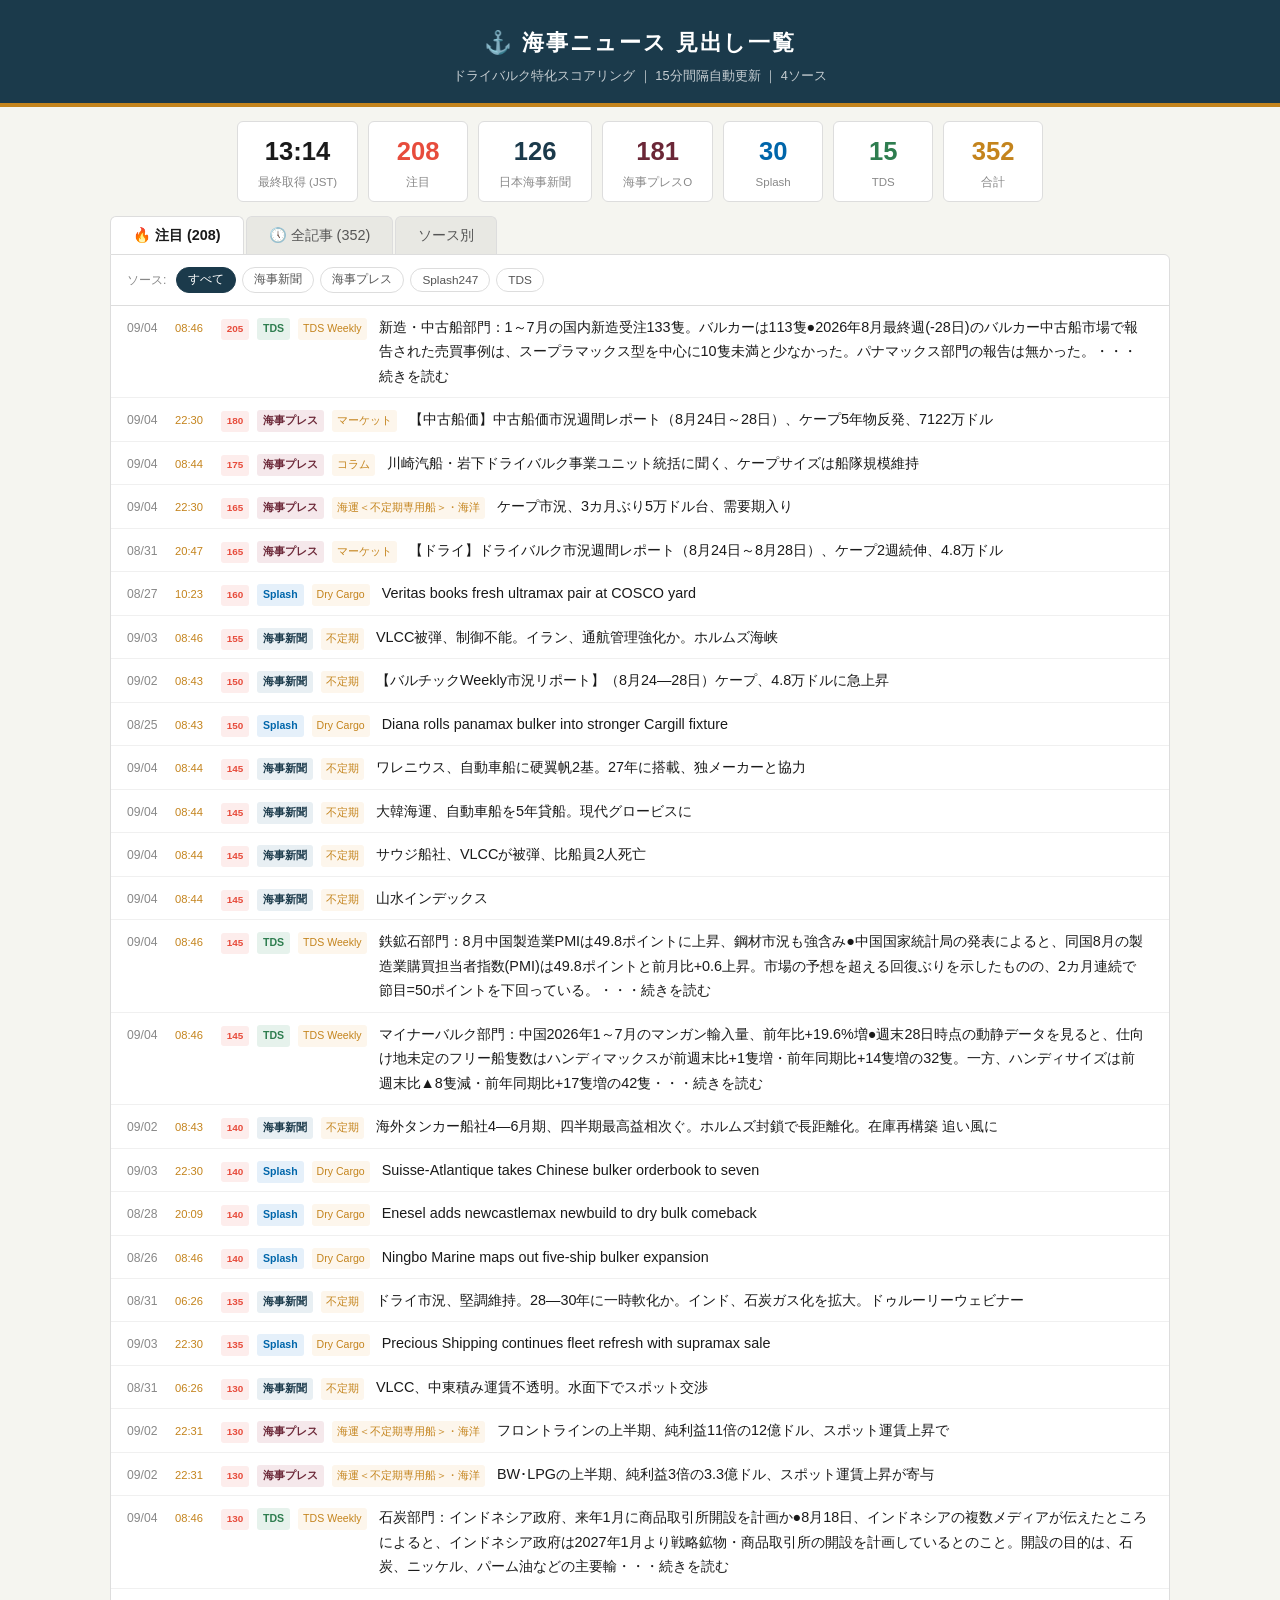
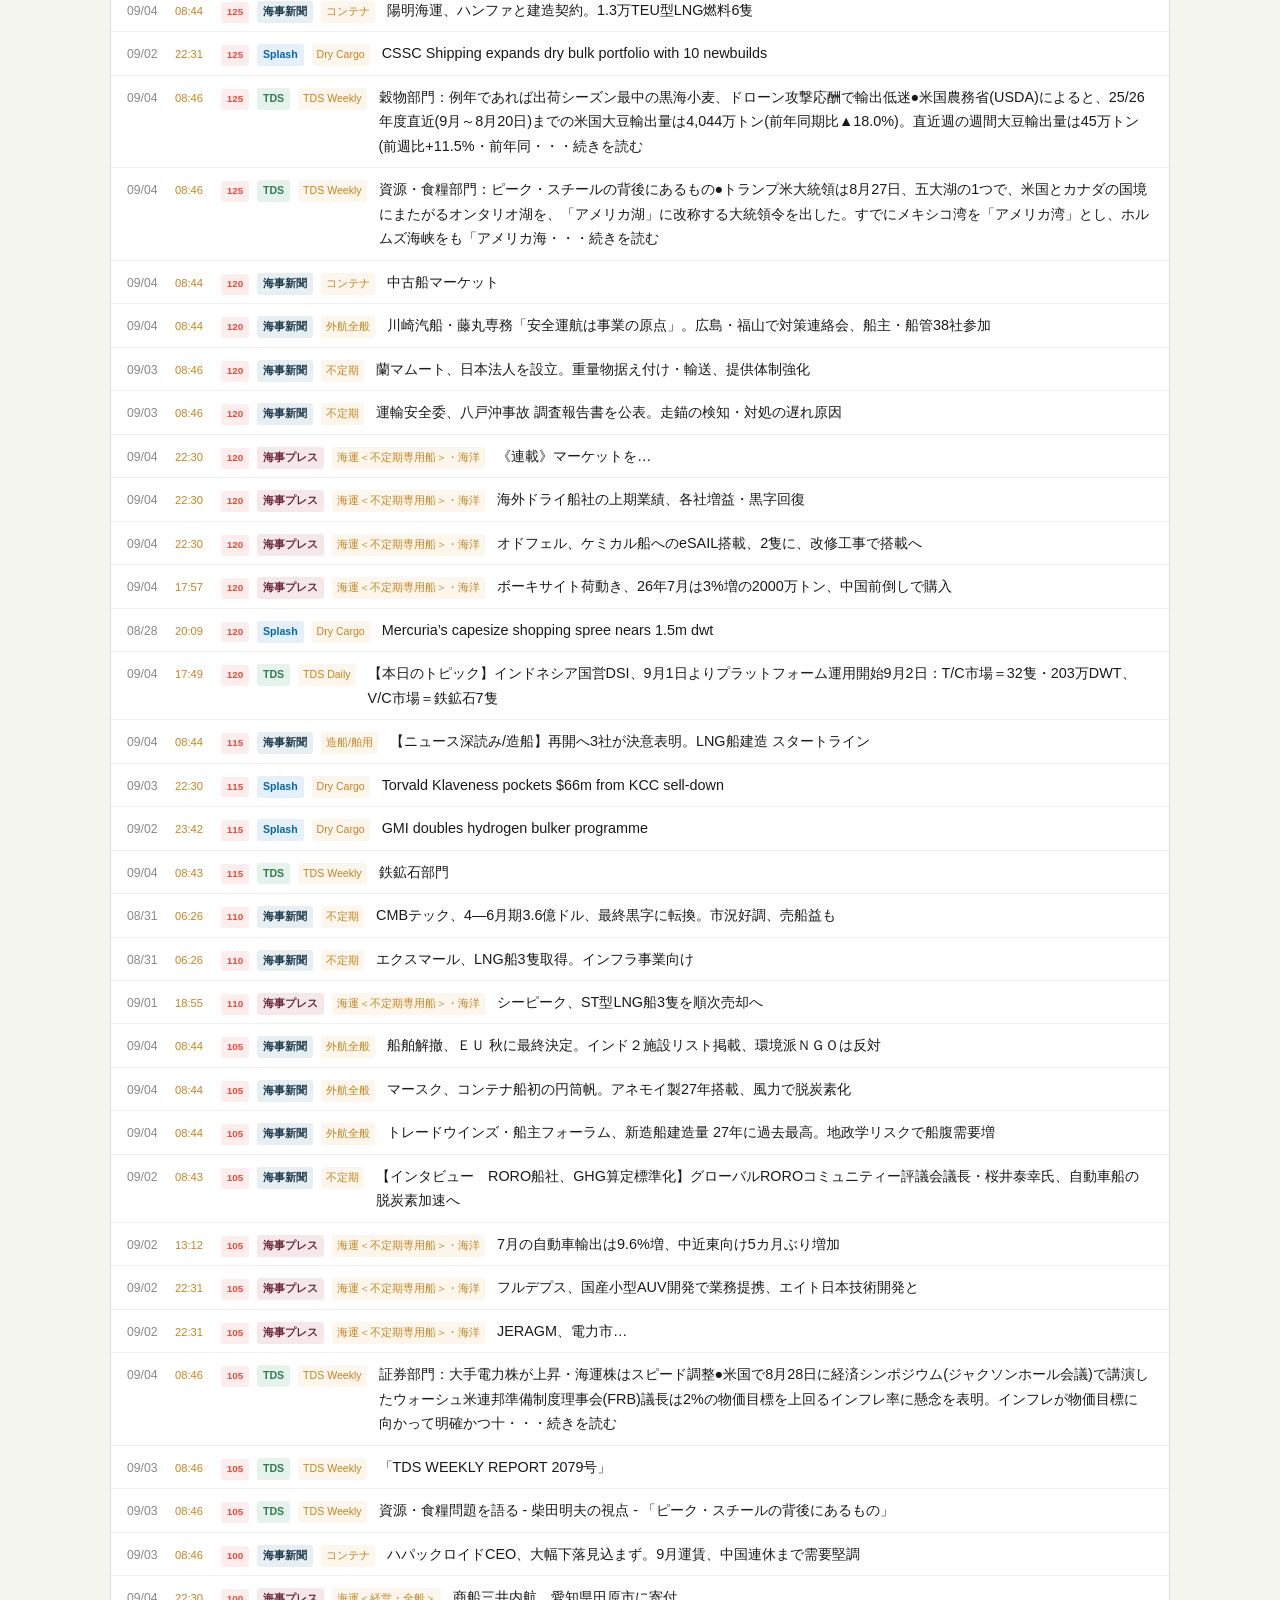
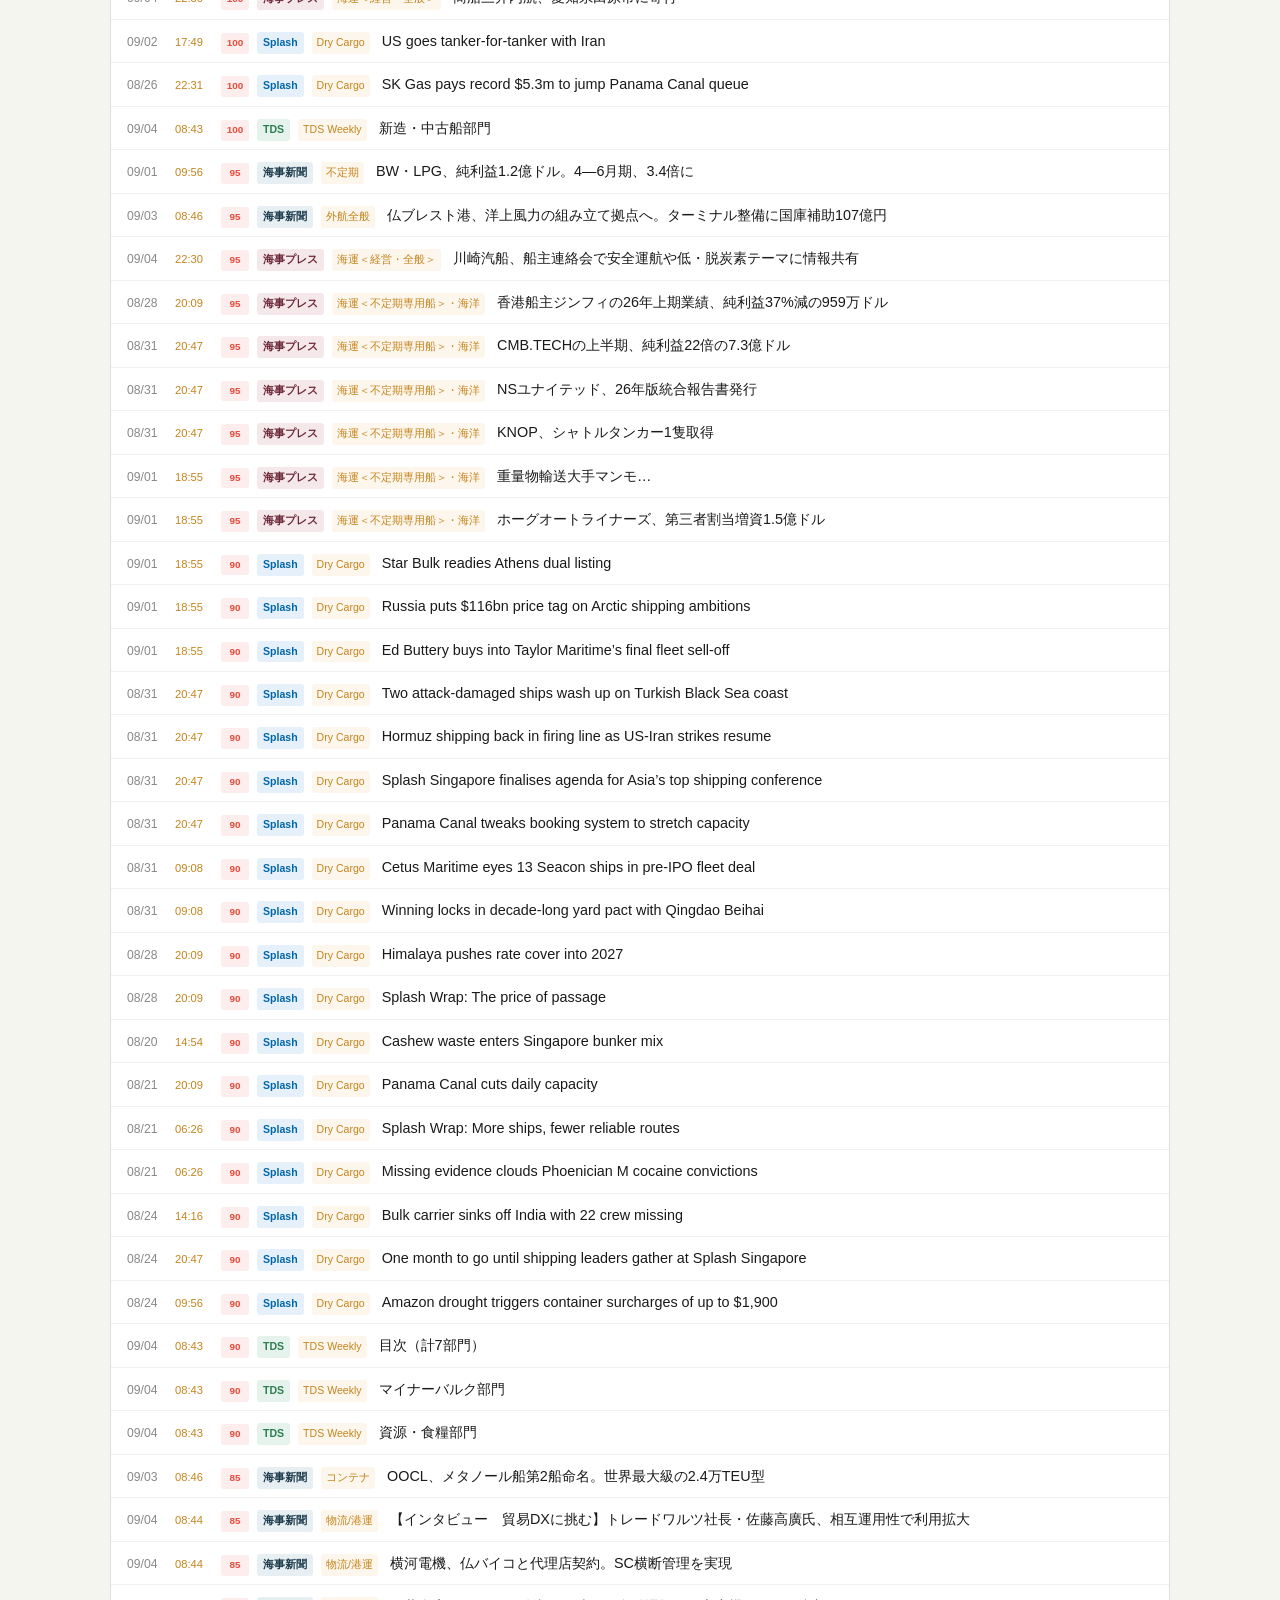
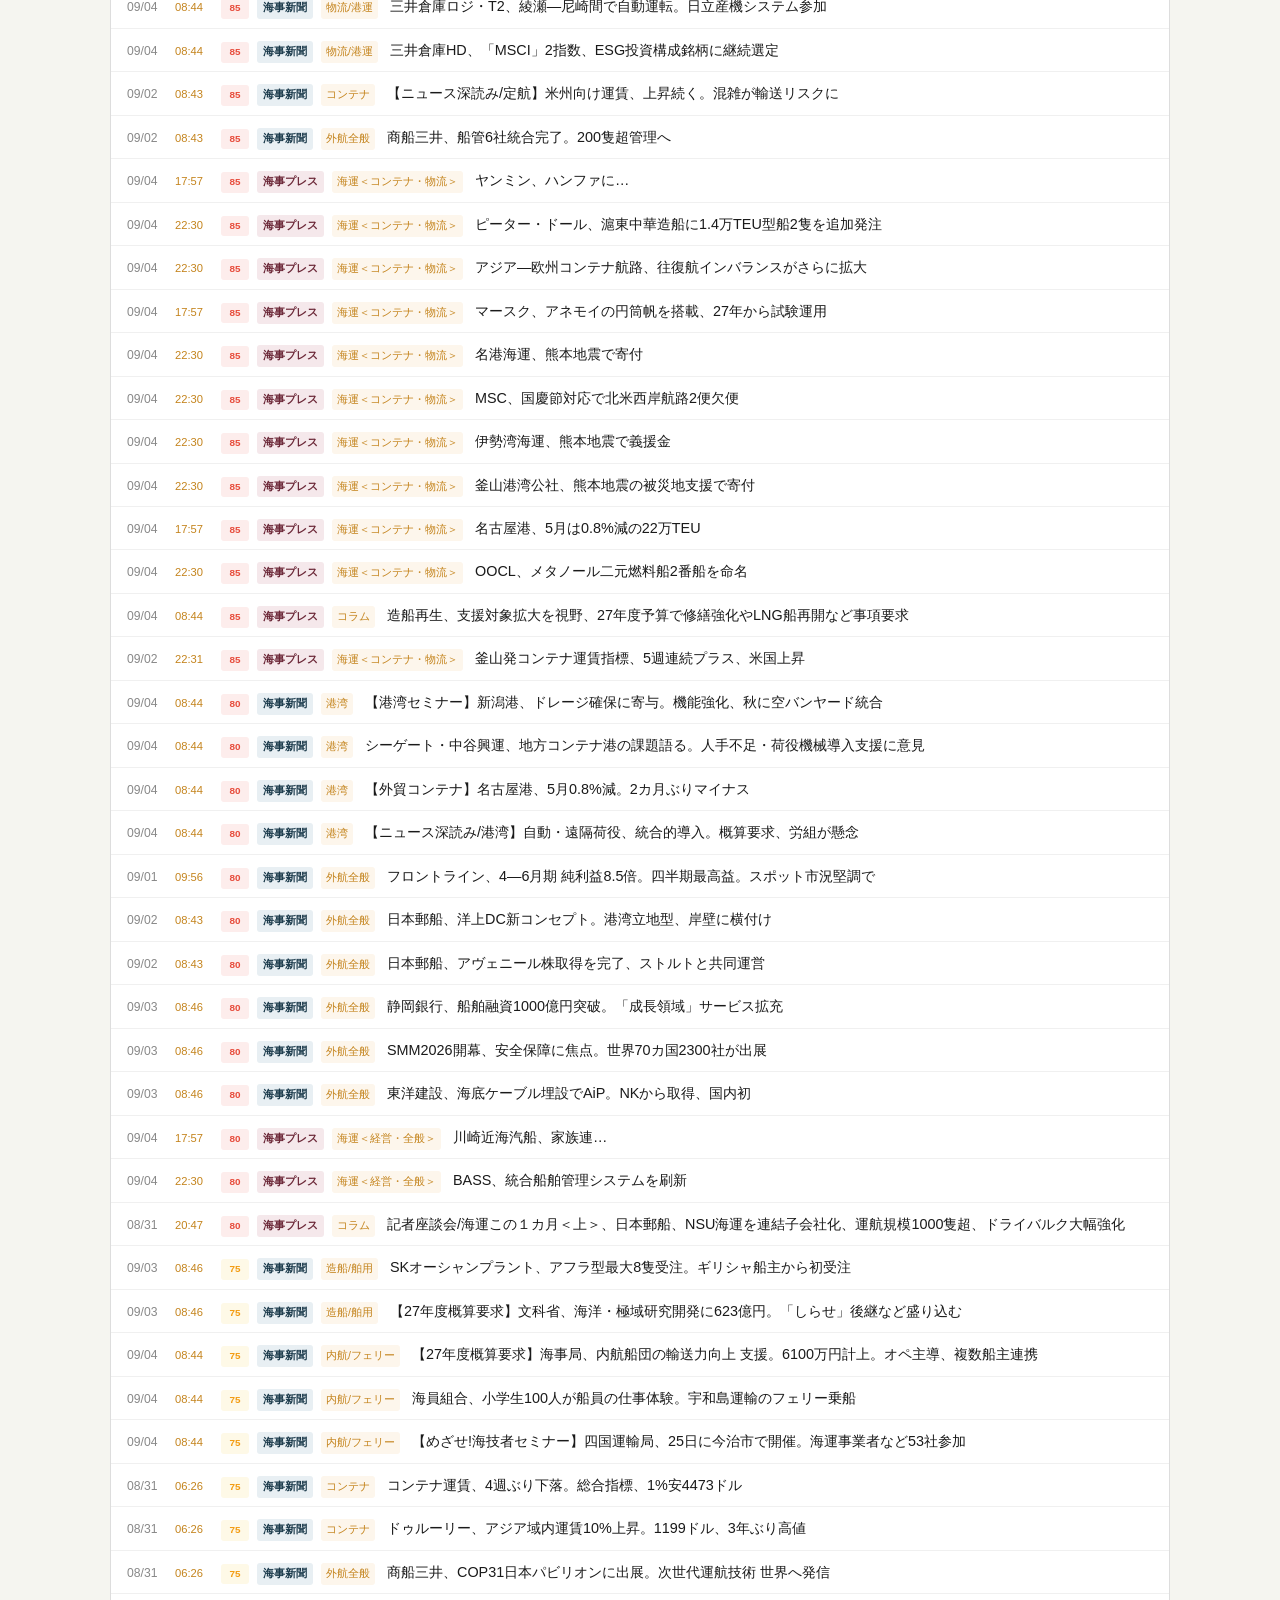
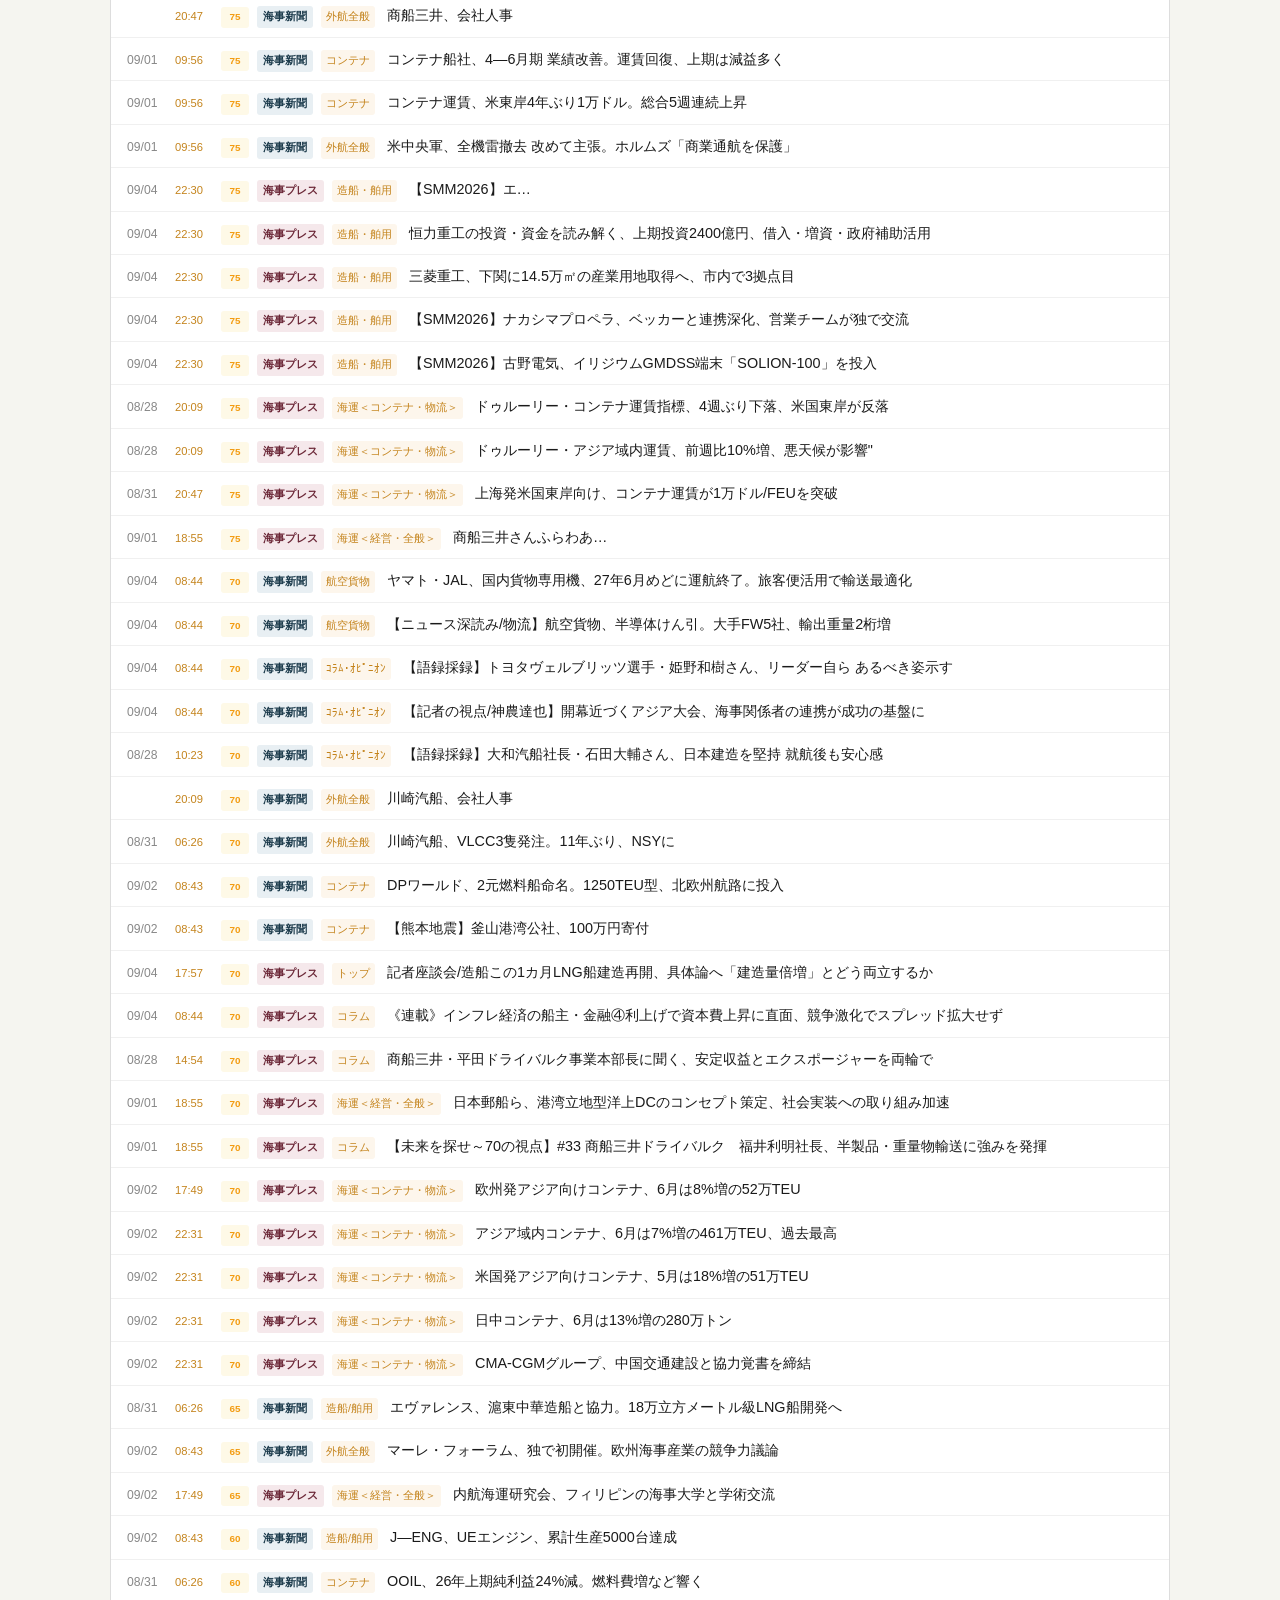
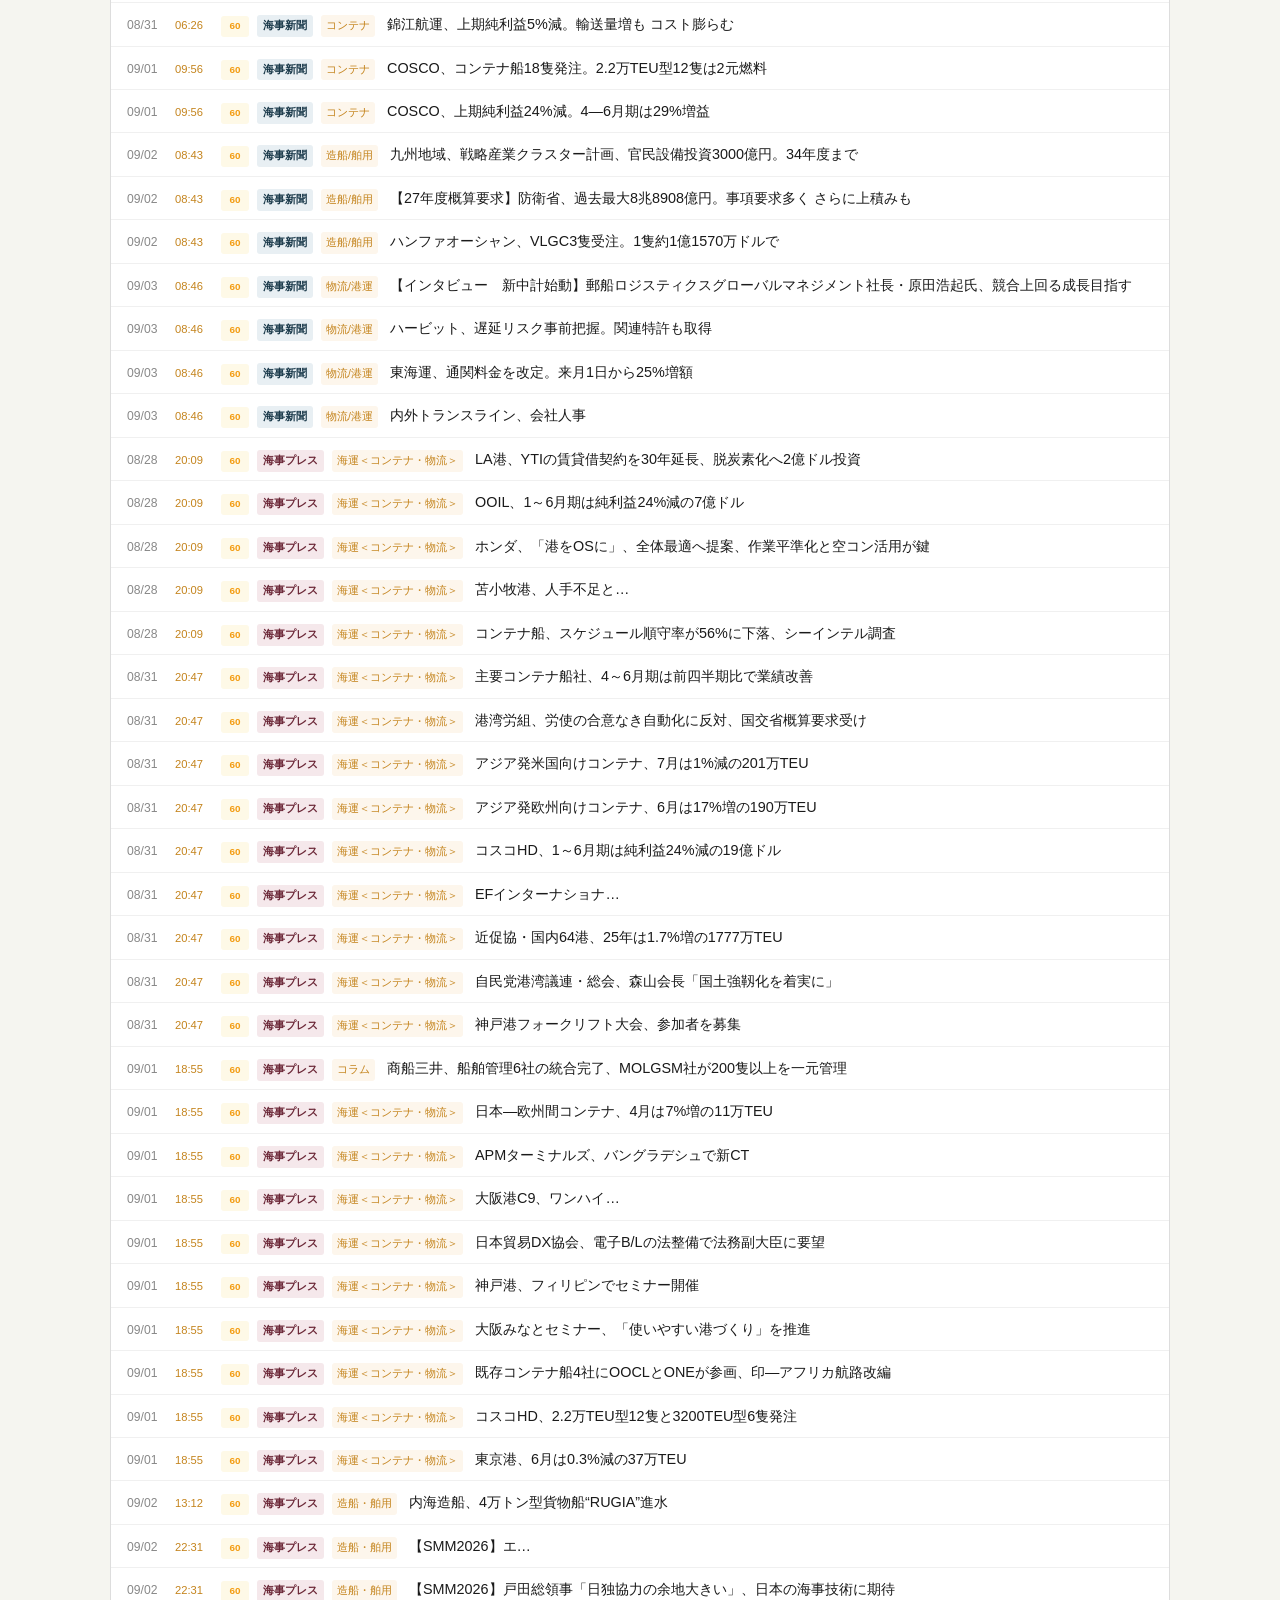
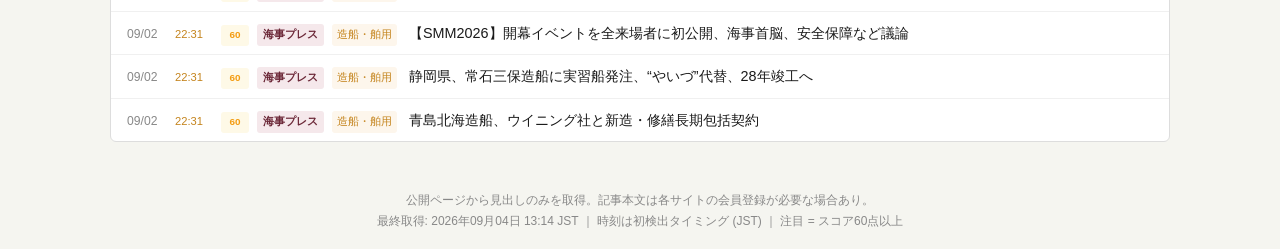
==== commit a7105504: "Update 13:14 JST" ====
--- a/index.html
+++ b/index.html
@@ -1,6 +1,6 @@
 <!DOCTYPE html>
 <html lang="ja"><head><meta charset="UTF-8"><meta name="viewport" content="width=device-width,initial-scale=1.0">
-<title>海事ニュース - 2026年09月04日 10:23</title>
+<title>海事ニュース - 2026年09月04日 13:14</title>
 <style>
 :root{--bg:#f5f5f0;--card:#fff;--jmd:#1b3a4b;--jmd-l:#e8eff3;--kp:#6b2737;--kp-l:#f5e8eb;
 --sp:#0066aa;--sp-l:#e5f0fa;--td:#2e7d4f;--td-l:#e6f2ec;--text:#1a1a1a;--tm:#555;--tl:#888;--bdr:#ddd;--acc:#c4841d;--acc-bg:#fdf6ec;--hov:#f0f4f8;--r:6px;
@@ -53,7 +53,7 @@
 </style></head><body>
 <div class="hd"><h1>&#9875; 海事ニュース 見出し一覧</h1><div class="m">ドライバルク特化スコアリング ｜ 15分間隔自動更新 ｜ 4ソース</div></div>
 <div class="sts">
-<div class="st"><div class="n tm">10:23</div><div class="l">最終取得 (JST)</div></div>
+<div class="st"><div class="n tm">13:14</div><div class="l">最終取得 (JST)</div></div>
 <div class="st"><div class="n" style="color:var(--hi)">208</div><div class="l">注目</div></div>
 <div class="st"><div class="n" style="color:var(--jmd)">126</div><div class="l">日本海事新聞</div></div>
 <div class="st"><div class="n" style="color:var(--kp)">181</div><div class="l">海事プレスO</div></div>
@@ -204,10 +204,10 @@
 <div class="li" data-s="j"><span class="d">09/01</span><span class="fs" title="初検出 JST">09:56</span><span class="sc md">75</span><span class="st2 j">海事新聞</span><span class="ct2">コンテナ</span><a href="https://www.jmd.co.jp/article.php?no=318297" target="_blank">コンテナ船社、4―6月期 業績改善。運賃回復、上期は減益多く</a></div>
 <div class="li" data-s="j"><span class="d">09/01</span><span class="fs" title="初検出 JST">09:56</span><span class="sc md">75</span><span class="st2 j">海事新聞</span><span class="ct2">コンテナ</span><a href="https://www.jmd.co.jp/article.php?no=318296" target="_blank">コンテナ運賃、米東岸4年ぶり1万ドル。総合5週連続上昇</a></div>
 <div class="li" data-s="j"><span class="d">09/01</span><span class="fs" title="初検出 JST">09:56</span><span class="sc md">75</span><span class="st2 j">海事新聞</span><span class="ct2">外航全般</span><a href="https://www.jmd.co.jp/article.php?no=318320" target="_blank">米中央軍、全機雷撤去 改めて主張。ホルムズ「商業通航を保護」</a></div>
-<div class="li" data-s="k"><span class="d">09/04</span><span class="fs" title="初検出 JST">22:30</span><span class="sc md">75</span><span class="st2 k">海事プレス</span><span class="ct2">造船・舶用</span><a href="https://www.kaijipress.com/news/shipbuilding/2026/09/204064/" target="_blank">三菱重工、下関に14…</a></div>
+<div class="li" data-s="k"><span class="d">09/04</span><span class="fs" title="初検出 JST">22:30</span><span class="sc md">75</span><span class="st2 k">海事プレス</span><span class="ct2">造船・舶用</span><a href="https://www.kaijipress.com/news/shipbuilding/2026/09/204066/" target="_blank">【SMM2026】エ…</a></div>
 <div class="li" data-s="k"><span class="d">09/04</span><span class="fs" title="初検出 JST">22:30</span><span class="sc md">75</span><span class="st2 k">海事プレス</span><span class="ct2">造船・舶用</span><a href="https://www.kaijipress.com/news/shipbuilding/2026/09/204063/" target="_blank">恒力重工の投資・資金を読み解く、上期投資2400億円、借入・増資・政府補助活用</a></div>
+<div class="li" data-s="k"><span class="d">09/04</span><span class="fs" title="初検出 JST">22:30</span><span class="sc md">75</span><span class="st2 k">海事プレス</span><span class="ct2">造船・舶用</span><a href="https://www.kaijipress.com/news/shipbuilding/2026/09/204064/" target="_blank">三菱重工、下関に14.5万㎡の産業用地取得へ、市内で3拠点目</a></div>
 <div class="li" data-s="k"><span class="d">09/04</span><span class="fs" title="初検出 JST">22:30</span><span class="sc md">75</span><span class="st2 k">海事プレス</span><span class="ct2">造船・舶用</span><a href="https://www.kaijipress.com/news/shipbuilding/2026/09/204065/" target="_blank">【SMM2026】ナカシマプロペラ、ベッカーと連携深化、営業チームが独で交流</a></div>
-<div class="li" data-s="k"><span class="d">09/04</span><span class="fs" title="初検出 JST">22:30</span><span class="sc md">75</span><span class="st2 k">海事プレス</span><span class="ct2">造船・舶用</span><a href="https://www.kaijipress.com/news/shipbuilding/2026/09/204066/" target="_blank">【SMM2026】エヴァレンス、空気潤滑技術を商用導入へ、燃料削減効果は最大6%</a></div>
 <div class="li" data-s="k"><span class="d">09/04</span><span class="fs" title="初検出 JST">22:30</span><span class="sc md">75</span><span class="st2 k">海事プレス</span><span class="ct2">造船・舶用</span><a href="https://www.kaijipress.com/news/shipbuilding/2026/09/204067/" target="_blank">【SMM2026】古野電気、イリジウムGMDSS端末「SOLION-100」を投入</a></div>
 <div class="li" data-s="k"><span class="d">08/28</span><span class="fs" title="初検出 JST">20:09</span><span class="sc md">75</span><span class="st2 k">海事プレス</span><span class="ct2">海運＜コンテナ・物流＞</span><a href="https://www.kaijipress.com/news/container/2026/08/203918/" target="_blank">ドゥルーリー・コンテナ運賃指標、4週ぶり下落、米国東岸が反落</a></div>
 <div class="li" data-s="k"><span class="d">08/28</span><span class="fs" title="初検出 JST">20:09</span><span class="sc md">75</span><span class="st2 k">海事プレス</span><span class="ct2">海運＜コンテナ・物流＞</span><a href="https://www.kaijipress.com/news/container/2026/08/203919/" target="_blank">ドゥルーリー・アジア域内運賃、前週比10%増、悪天候が影響&quot;</a></div>
@@ -331,10 +331,10 @@
 <div class="li" data-s="k"><span class="d">09/04</span><span class="fs" title="初検出 JST">22:30</span><span class="sc hi">120</span><span class="st2 k">海事プレス</span><span class="ct2">海運＜不定期専用船＞・海洋</span><a href="https://www.kaijipress.com/news/tramper/2026/09/204058/" target="_blank">海外ドライ船社の上期業績、各社増益・黒字回復</a></div>
 <div class="li" data-s="k"><span class="d">09/04</span><span class="fs" title="初検出 JST">22:30</span><span class="sc hi">165</span><span class="st2 k">海事プレス</span><span class="ct2">海運＜不定期専用船＞・海洋</span><a href="https://www.kaijipress.com/news/tramper/2026/09/204059/" target="_blank">ケープ市況、3カ月ぶり5万ドル台、需要期入り</a></div>
 <div class="li" data-s="k"><span class="d">09/04</span><span class="fs" title="初検出 JST">22:30</span><span class="sc hi">120</span><span class="st2 k">海事プレス</span><span class="ct2">海運＜不定期専用船＞・海洋</span><a href="https://www.kaijipress.com/news/tramper/2026/09/204060/" target="_blank">オドフェル、ケミカル船へのeSAIL搭載、2隻に、改修工事で搭載へ</a></div>
-<div class="li" data-s="k"><span class="d">09/04</span><span class="fs" title="初検出 JST">22:30</span><span class="sc md">75</span><span class="st2 k">海事プレス</span><span class="ct2">造船・舶用</span><a href="https://www.kaijipress.com/news/shipbuilding/2026/09/204064/" target="_blank">三菱重工、下関に14…</a></div>
+<div class="li" data-s="k"><span class="d">09/04</span><span class="fs" title="初検出 JST">22:30</span><span class="sc md">75</span><span class="st2 k">海事プレス</span><span class="ct2">造船・舶用</span><a href="https://www.kaijipress.com/news/shipbuilding/2026/09/204066/" target="_blank">【SMM2026】エ…</a></div>
 <div class="li" data-s="k"><span class="d">09/04</span><span class="fs" title="初検出 JST">22:30</span><span class="sc md">75</span><span class="st2 k">海事プレス</span><span class="ct2">造船・舶用</span><a href="https://www.kaijipress.com/news/shipbuilding/2026/09/204063/" target="_blank">恒力重工の投資・資金を読み解く、上期投資2400億円、借入・増資・政府補助活用</a></div>
+<div class="li" data-s="k"><span class="d">09/04</span><span class="fs" title="初検出 JST">22:30</span><span class="sc md">75</span><span class="st2 k">海事プレス</span><span class="ct2">造船・舶用</span><a href="https://www.kaijipress.com/news/shipbuilding/2026/09/204064/" target="_blank">三菱重工、下関に14.5万㎡の産業用地取得へ、市内で3拠点目</a></div>
 <div class="li" data-s="k"><span class="d">09/04</span><span class="fs" title="初検出 JST">22:30</span><span class="sc md">75</span><span class="st2 k">海事プレス</span><span class="ct2">造船・舶用</span><a href="https://www.kaijipress.com/news/shipbuilding/2026/09/204065/" target="_blank">【SMM2026】ナカシマプロペラ、ベッカーと連携深化、営業チームが独で交流</a></div>
-<div class="li" data-s="k"><span class="d">09/04</span><span class="fs" title="初検出 JST">22:30</span><span class="sc md">75</span><span class="st2 k">海事プレス</span><span class="ct2">造船・舶用</span><a href="https://www.kaijipress.com/news/shipbuilding/2026/09/204066/" target="_blank">【SMM2026】エヴァレンス、空気潤滑技術を商用導入へ、燃料削減効果は最大6%</a></div>
 <div class="li" data-s="k"><span class="d">09/04</span><span class="fs" title="初検出 JST">22:30</span><span class="sc md">75</span><span class="st2 k">海事プレス</span><span class="ct2">造船・舶用</span><a href="https://www.kaijipress.com/news/shipbuilding/2026/09/204067/" target="_blank">【SMM2026】古野電気、イリジウムGMDSS端末「SOLION-100」を投入</a></div>
 <div class="li" data-s="k"><span class="d">09/04</span><span class="fs" title="初検出 JST">22:30</span><span class="sc hi">180</span><span class="st2 k">海事プレス</span><span class="ct2">マーケット</span><a href="https://www.kaijipress.com/markets/secondhand/2026/09/204061/" target="_blank">【中古船価】中古船価市況週間レポート（8月24日～28日）、ケープ5年物反発、7122万ドル</a></div>
 <div class="li" data-s="k"><span class="d">09/04</span><span class="fs" title="初検出 JST">22:30</span><span class="sc lo">40</span><span class="st2 k">海事プレス</span><span class="ct2">Information</span><a href="https://www.kaijipress.com/news/information/2026/09/204069/" target="_blank">東京港、大阪でセミナー</a></div>
@@ -874,10 +874,10 @@
 <li><span class="d">09/01</span><span class="fs" title="初検出">18:55</span><a href="https://www.kaijipress.com/news/tramper/2026/09/203990/" target="_blank">ホーグオートライナーズ、第三者割当増資1.5億ドル</a></li>
 </ul></div>
 <div class="ct"><div class="cn">造船・舶用 (22)</div><ul class="al">
-<li><span class="d">09/04</span><span class="fs" title="初検出">22:30</span><a href="https://www.kaijipress.com/news/shipbuilding/2026/09/204064/" target="_blank">三菱重工、下関に14…</a></li>
+<li><span class="d">09/04</span><span class="fs" title="初検出">22:30</span><a href="https://www.kaijipress.com/news/shipbuilding/2026/09/204066/" target="_blank">【SMM2026】エ…</a></li>
 <li><span class="d">09/04</span><span class="fs" title="初検出">22:30</span><a href="https://www.kaijipress.com/news/shipbuilding/2026/09/204063/" target="_blank">恒力重工の投資・資金を読み解く、上期投資2400億円、借入・増資・政府補助活用</a></li>
+<li><span class="d">09/04</span><span class="fs" title="初検出">22:30</span><a href="https://www.kaijipress.com/news/shipbuilding/2026/09/204064/" target="_blank">三菱重工、下関に14.5万㎡の産業用地取得へ、市内で3拠点目</a></li>
 <li><span class="d">09/04</span><span class="fs" title="初検出">22:30</span><a href="https://www.kaijipress.com/news/shipbuilding/2026/09/204065/" target="_blank">【SMM2026】ナカシマプロペラ、ベッカーと連携深化、営業チームが独で交流</a></li>
-<li><span class="d">09/04</span><span class="fs" title="初検出">22:30</span><a href="https://www.kaijipress.com/news/shipbuilding/2026/09/204066/" target="_blank">【SMM2026】エヴァレンス、空気潤滑技術を商用導入へ、燃料削減効果は最大6%</a></li>
 <li><span class="d">09/04</span><span class="fs" title="初検出">22:30</span><a href="https://www.kaijipress.com/news/shipbuilding/2026/09/204067/" target="_blank">【SMM2026】古野電気、イリジウムGMDSS端末「SOLION-100」を投入</a></li>
 <li><span class="d">09/02</span><span class="fs" title="初検出">13:12</span><a href="https://www.kaijipress.com/news/shipbuilding/2026/09/204007/" target="_blank">内海造船、4万トン型貨物船“RUGIA”進水</a></li>
 <li><span class="d">09/02</span><span class="fs" title="初検出">22:31</span><a href="https://www.kaijipress.com/news/shipbuilding/2026/09/204026/" target="_blank">【SMM2026】エ…</a></li>
@@ -1040,7 +1040,7 @@
 </div></div>
 <div class="ft">
 公開ページから見出しのみを取得。記事本文は各サイトの会員登録が必要な場合あり。<br>
-最終取得: 2026年09月04日 10:23 JST ｜ 時刻は初検出タイミング (JST) ｜ 注目 = スコア60点以上
+最終取得: 2026年09月04日 13:14 JST ｜ 時刻は初検出タイミング (JST) ｜ 注目 = スコア60点以上
 </div>
 <script>
 function switchTab(name){
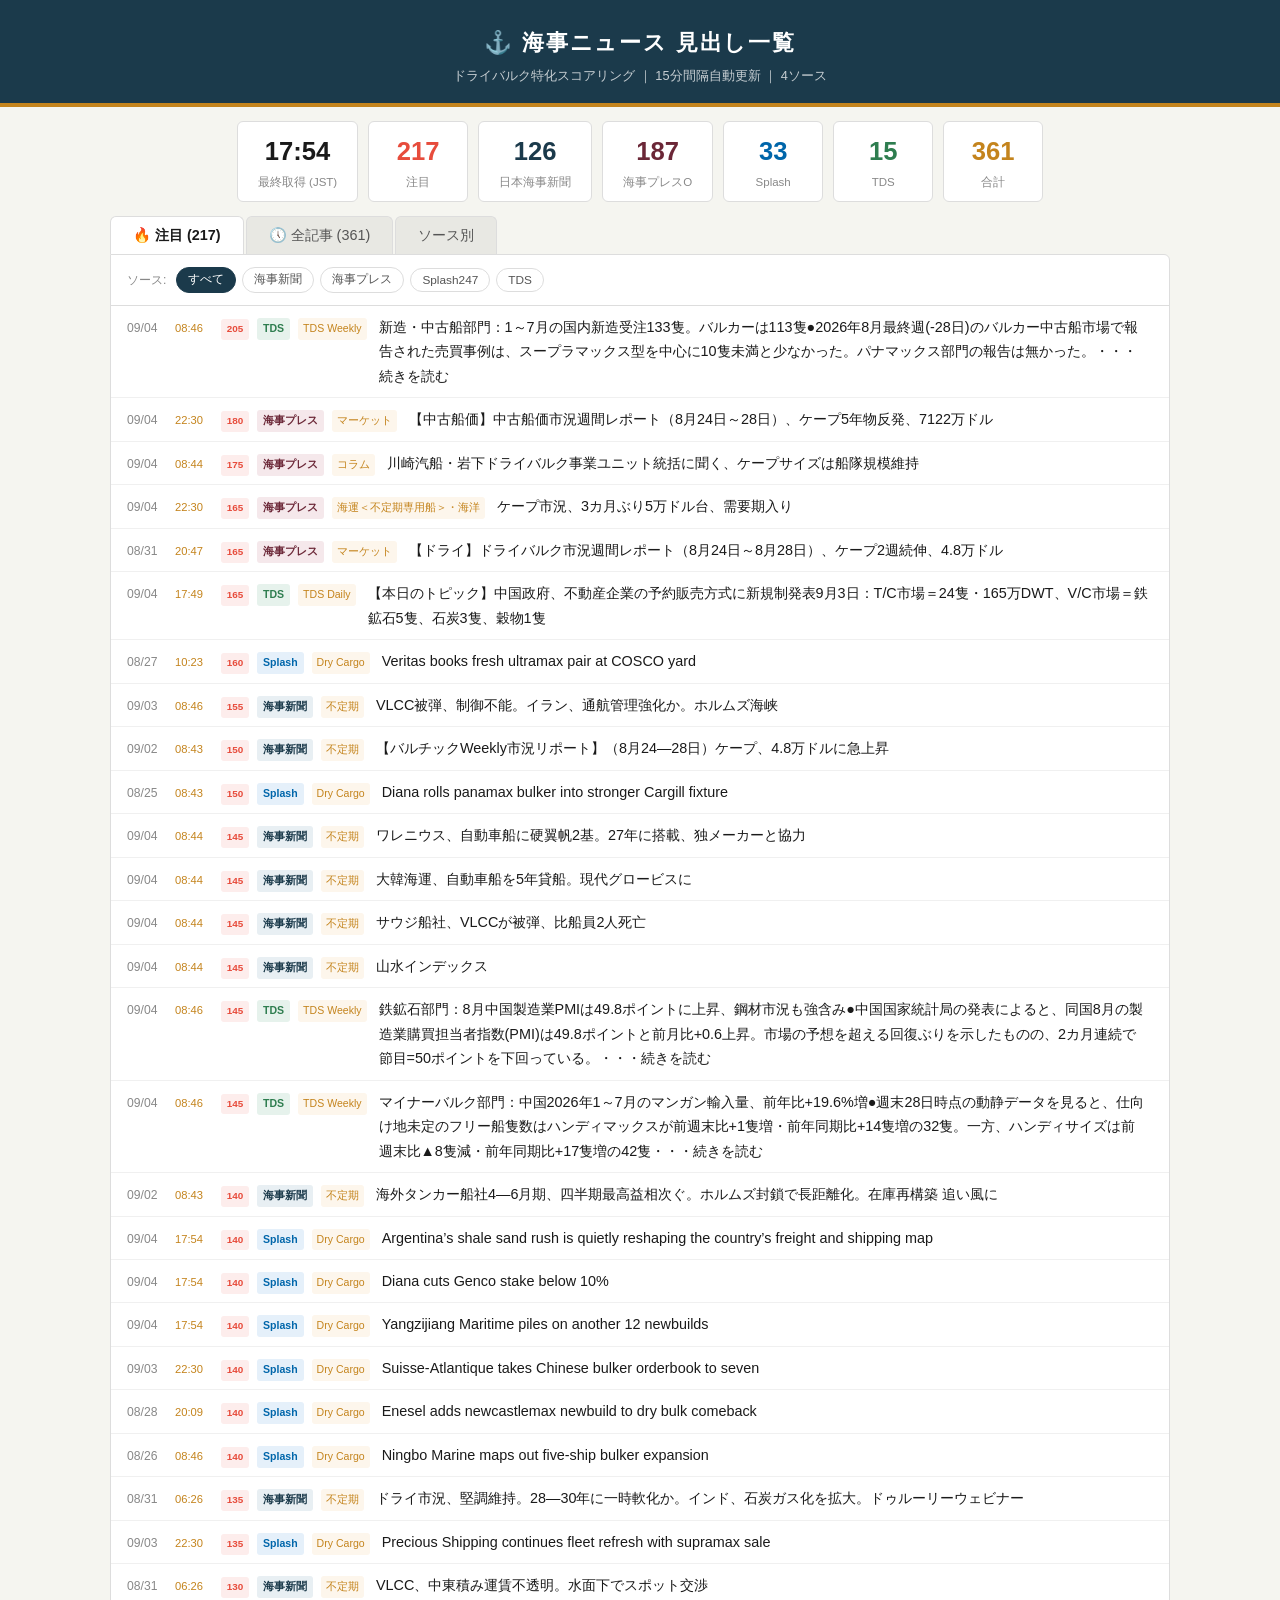
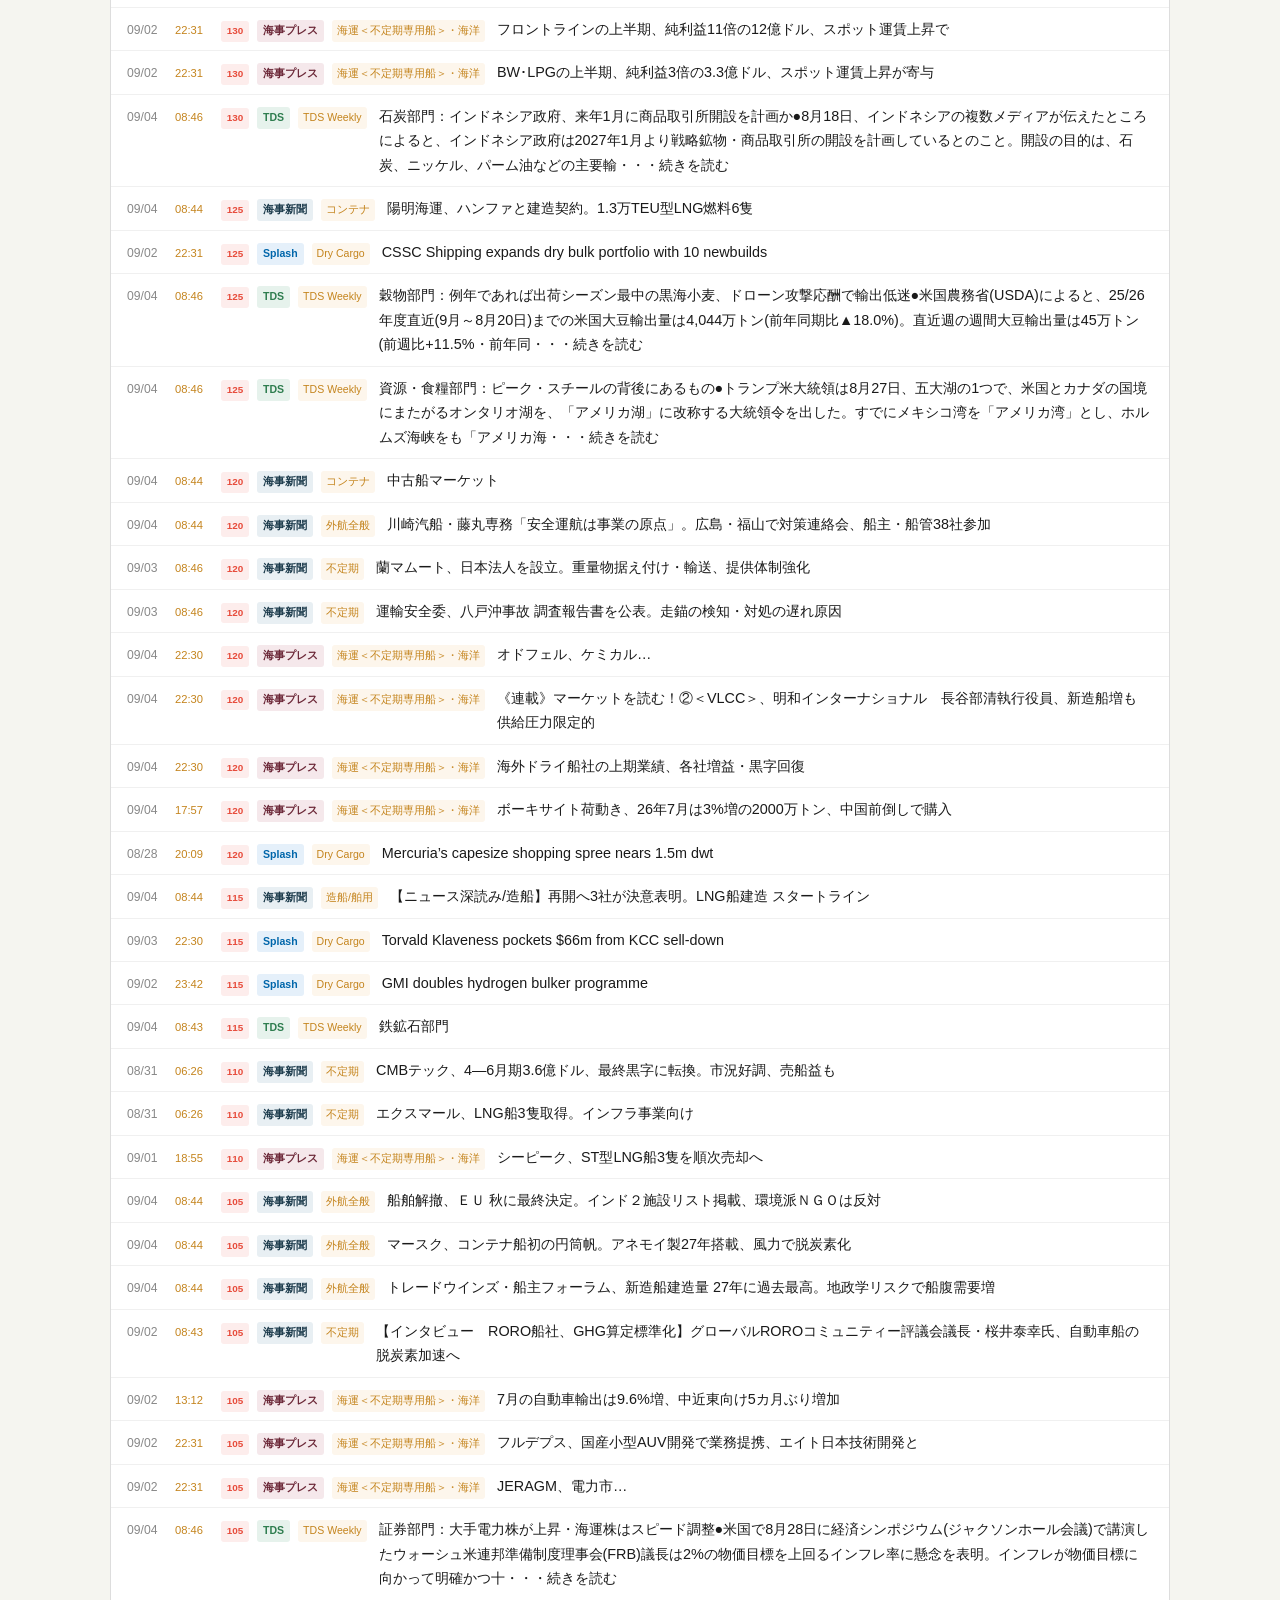
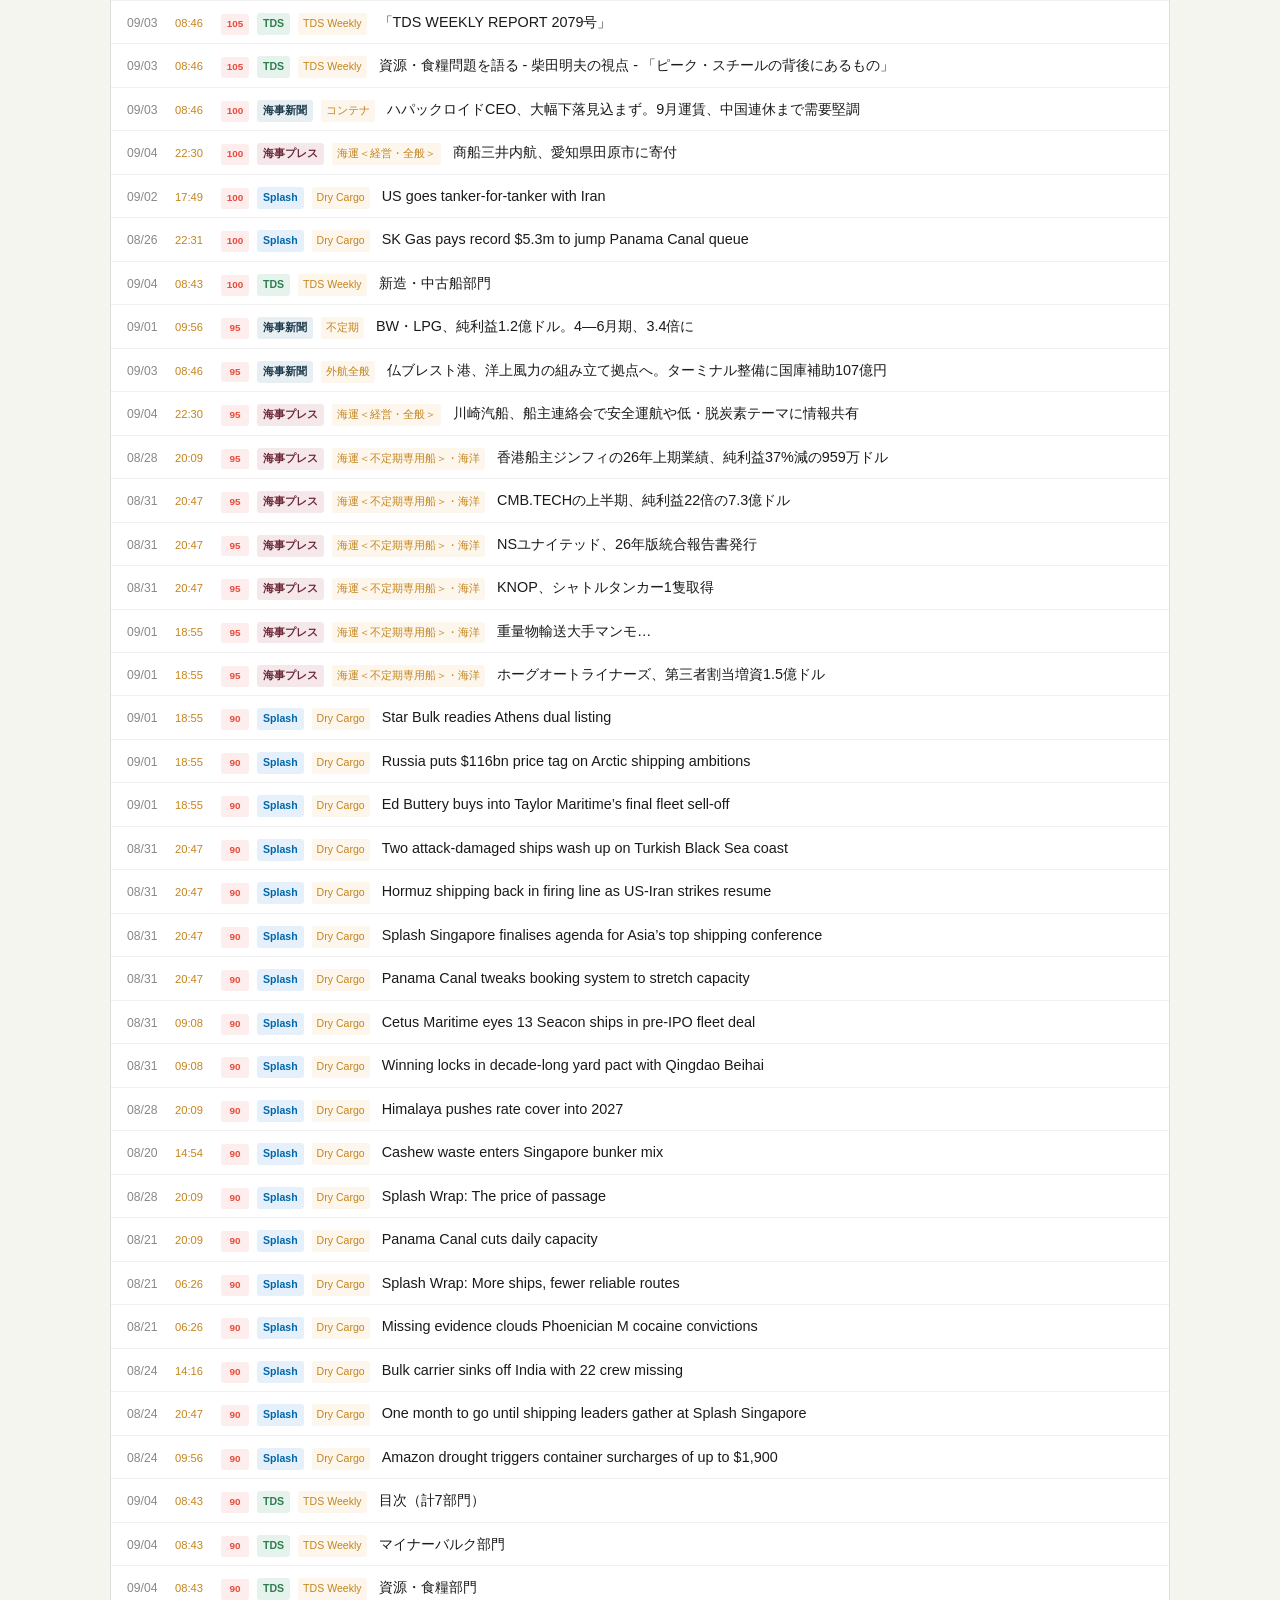
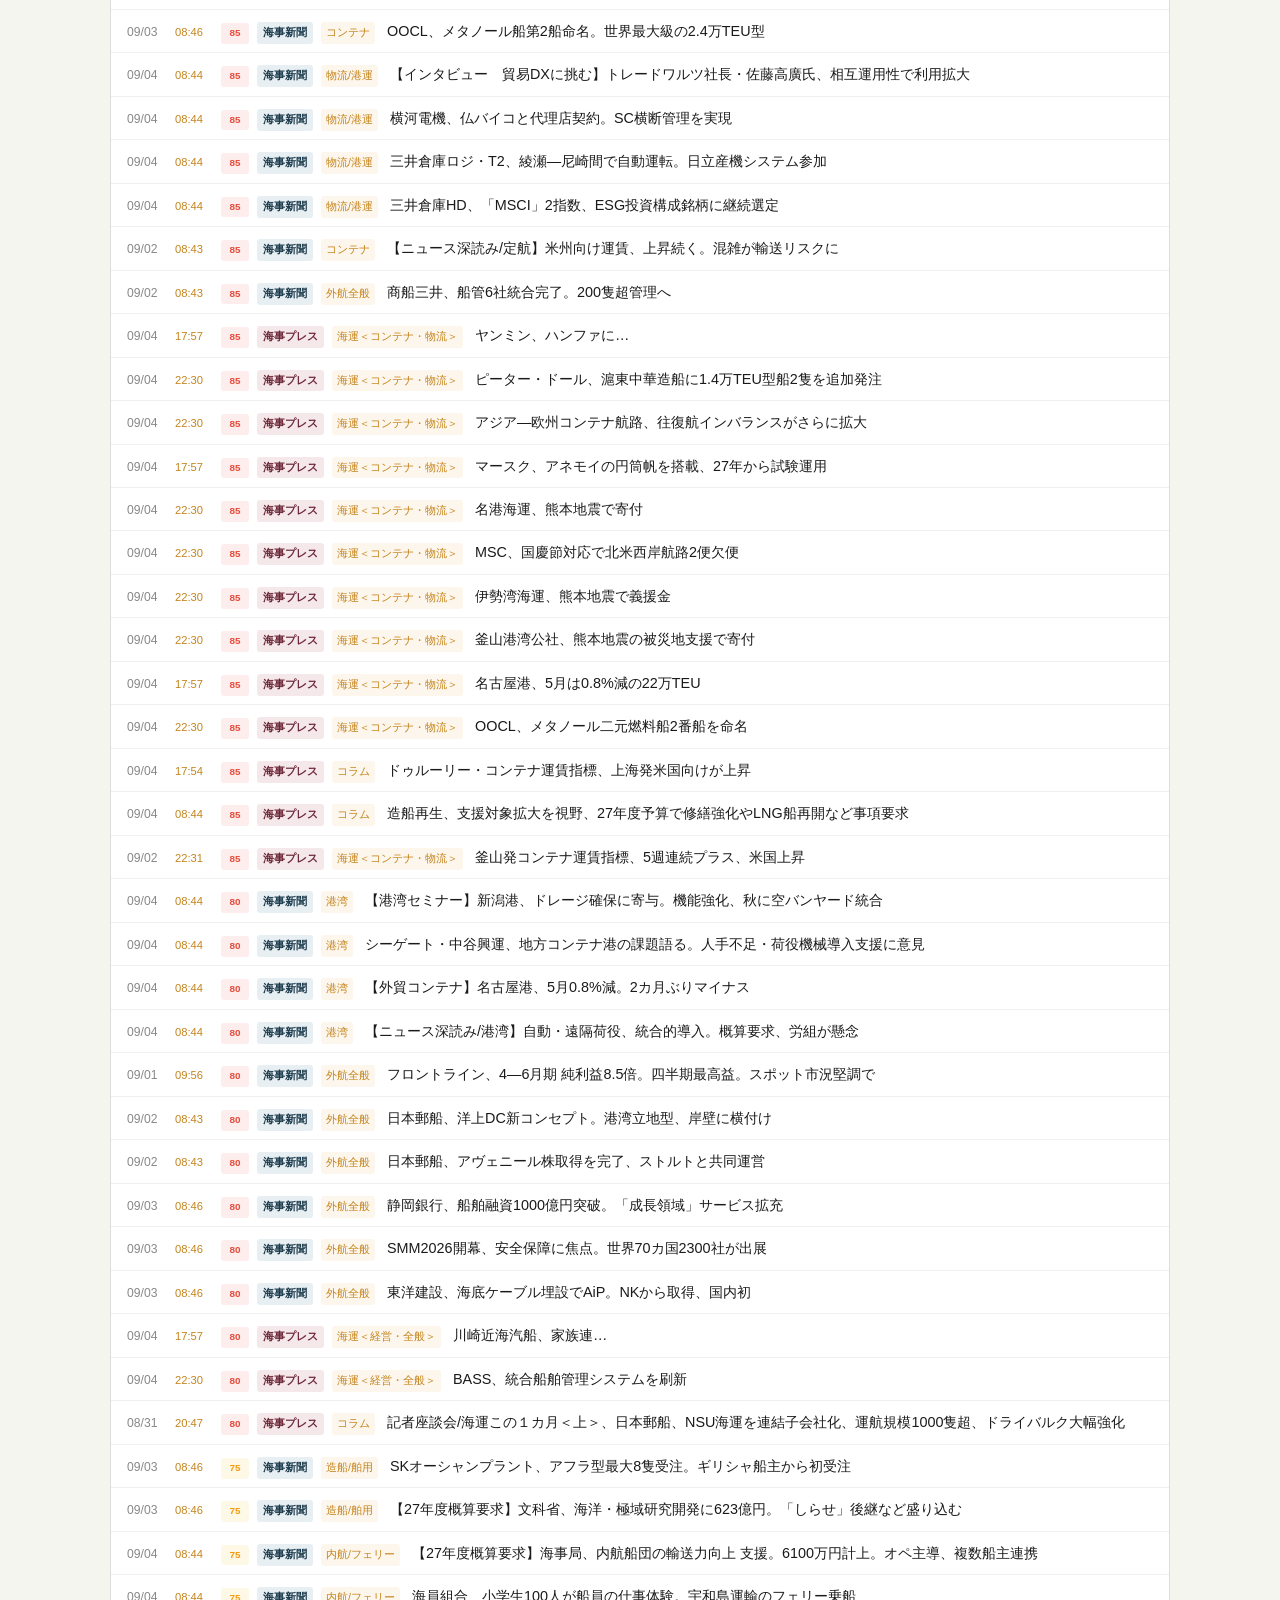
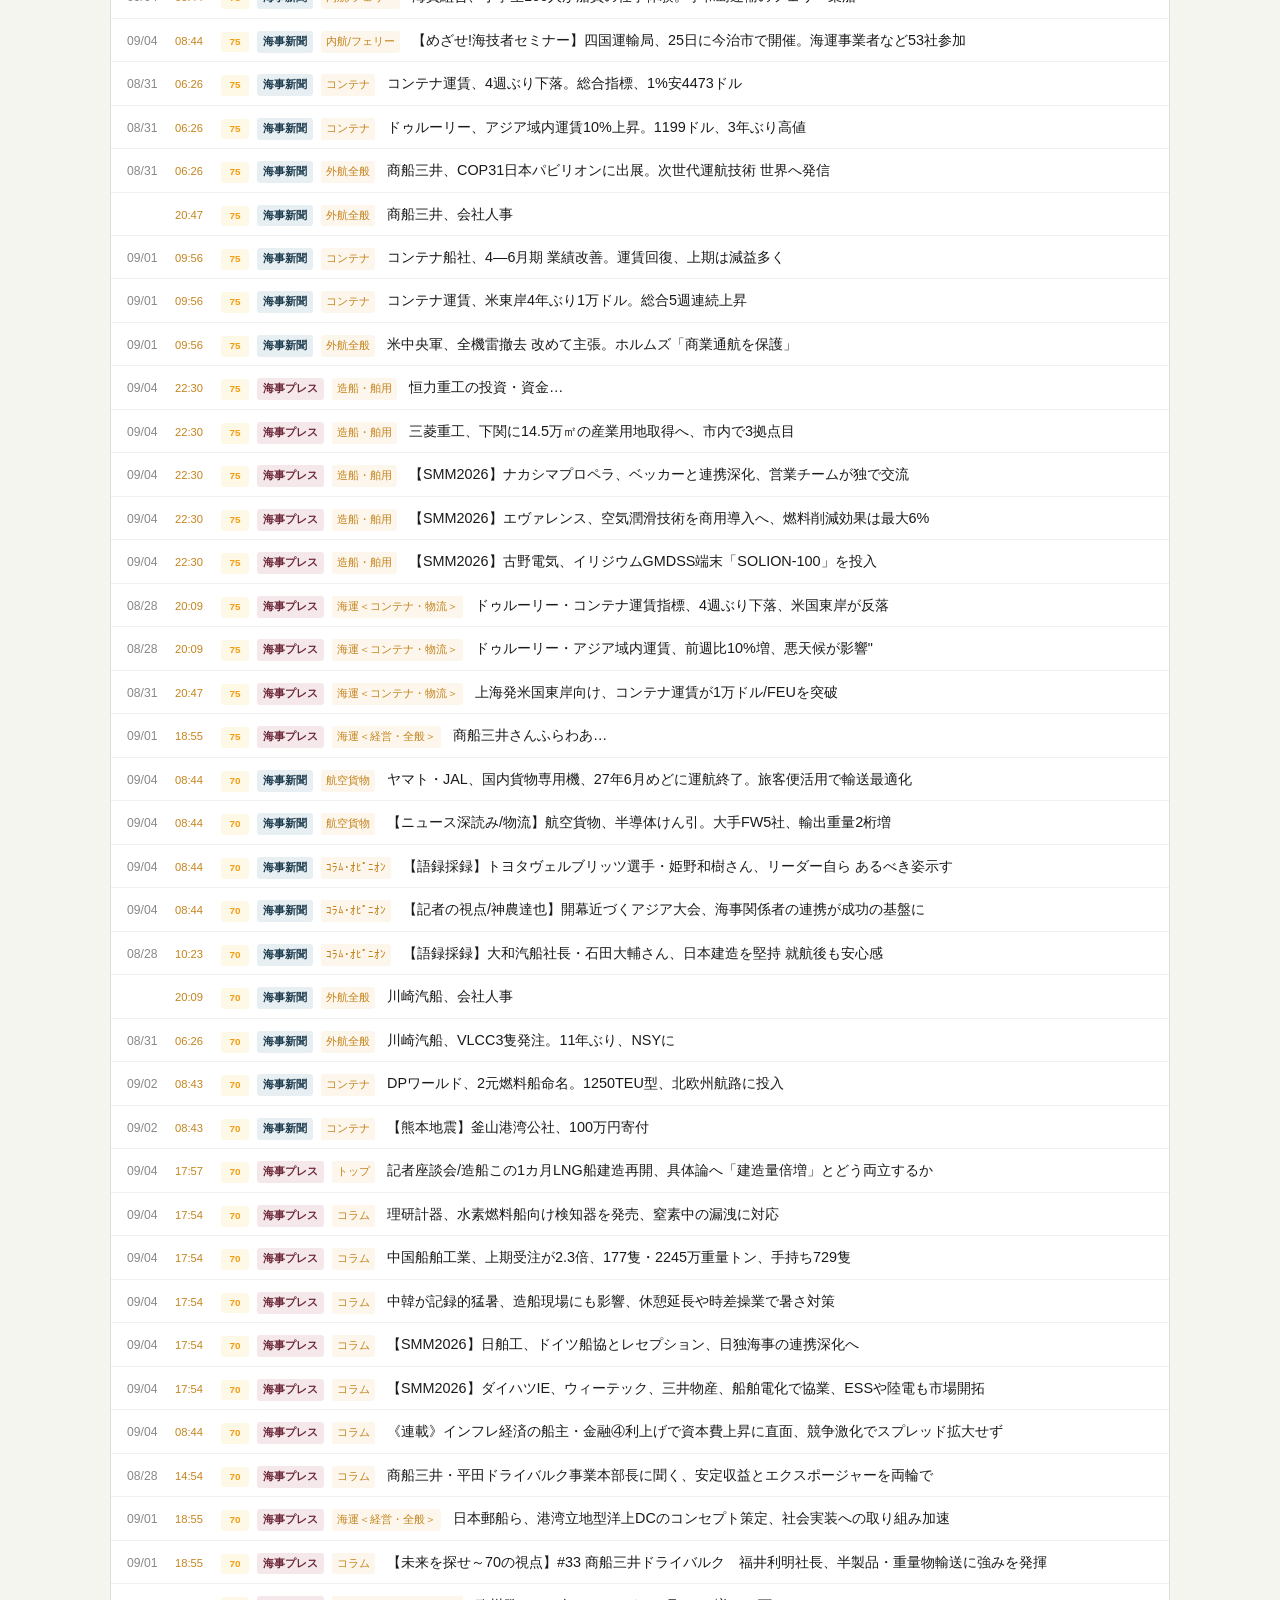
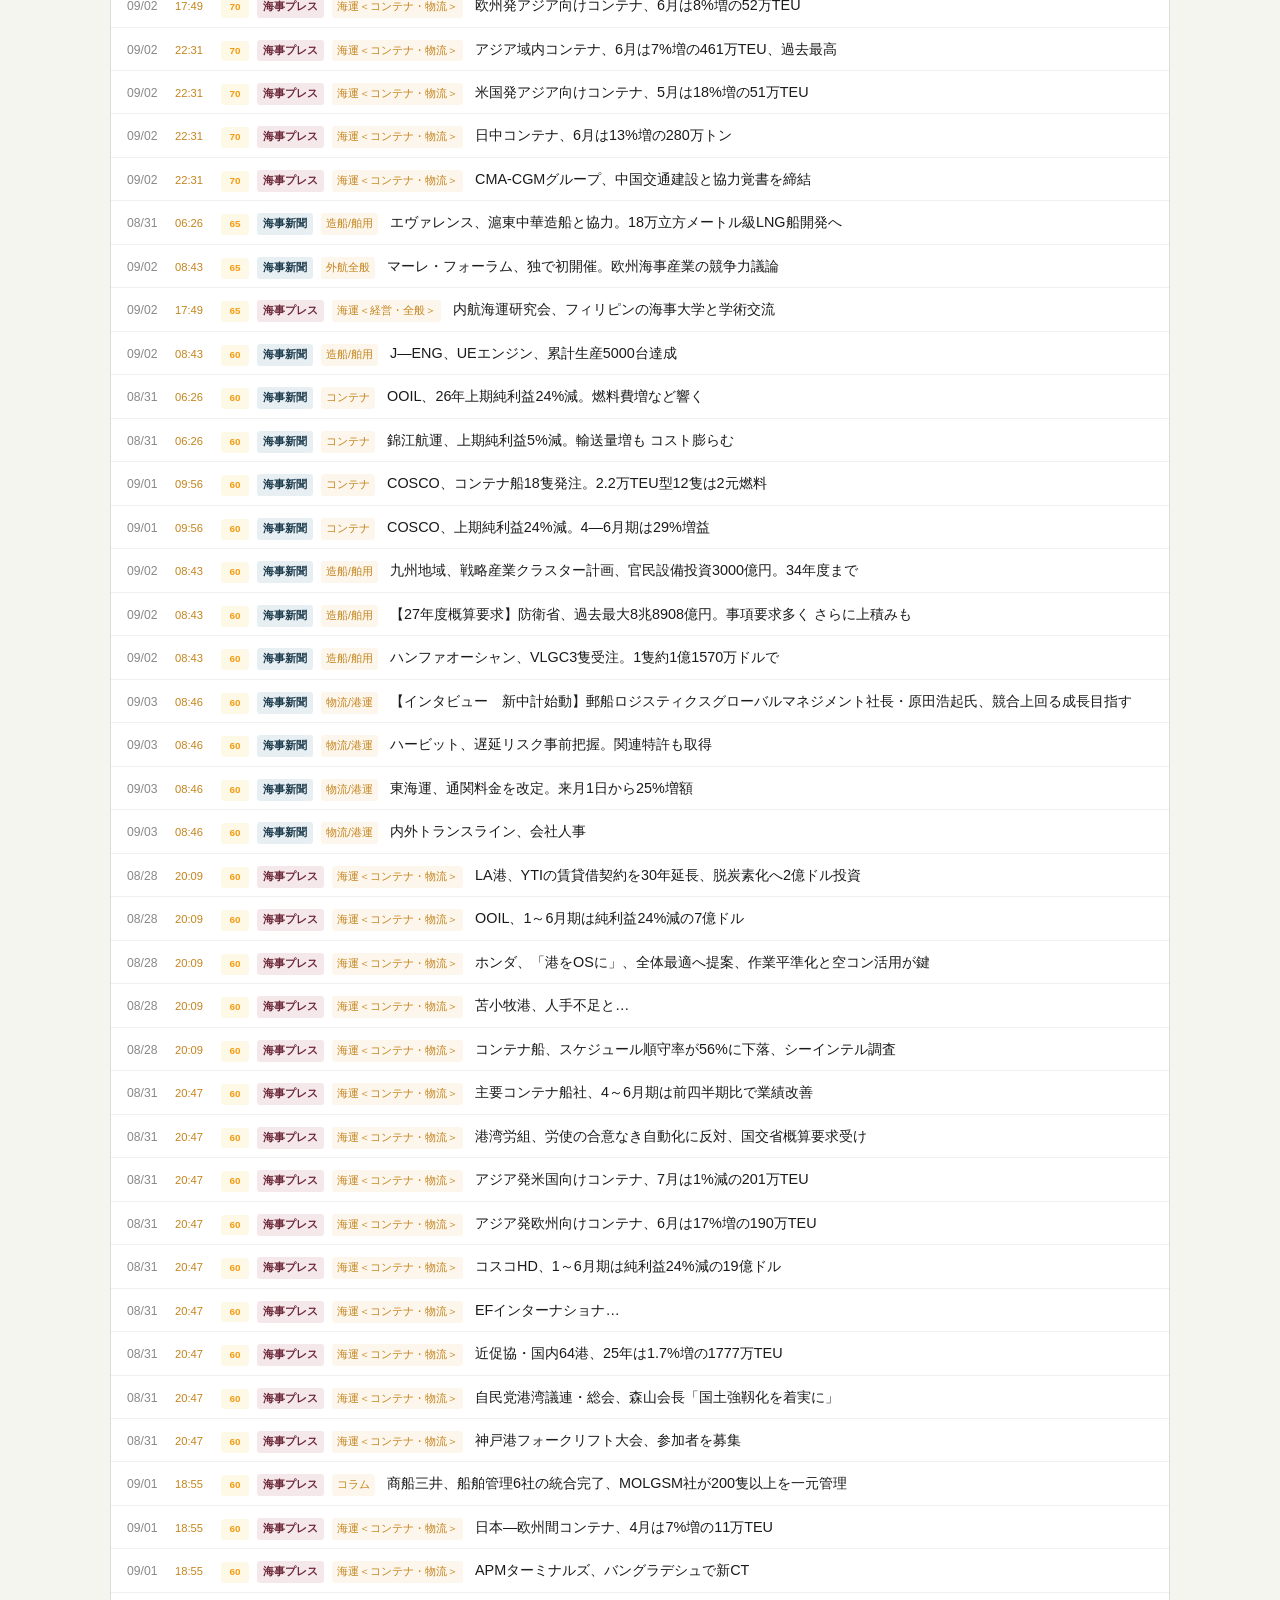
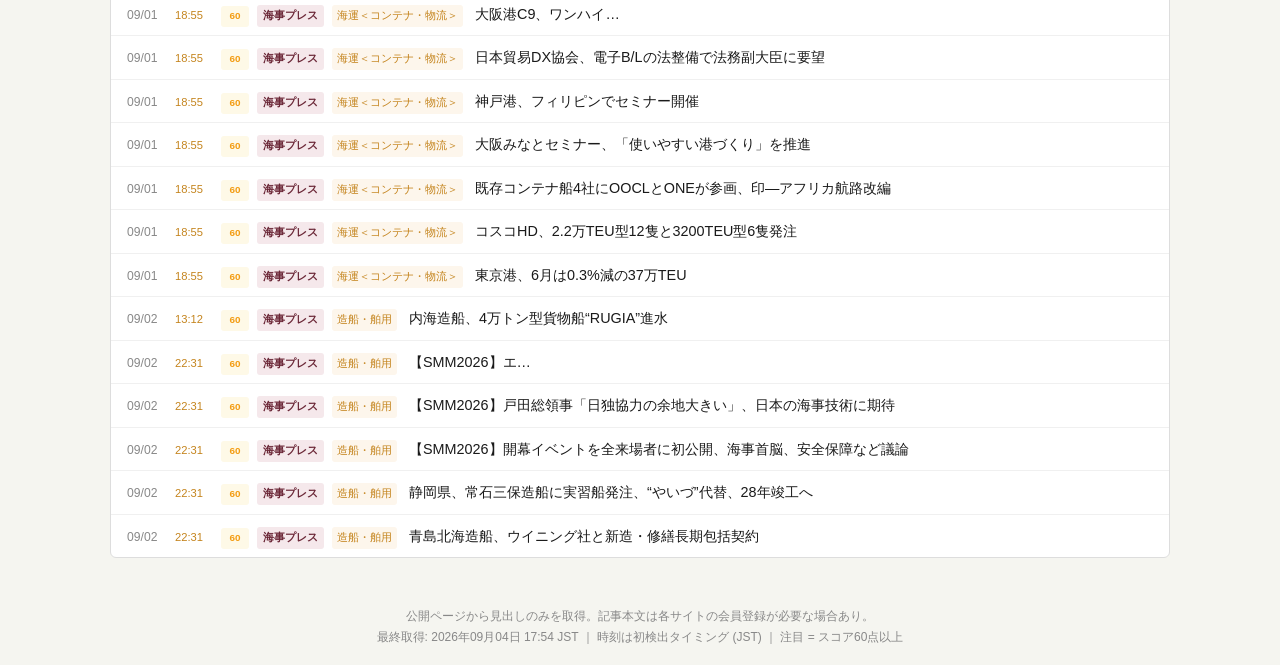
==== commit ec3bcb8d: "Update 17:54 JST" ====
--- a/index.html
+++ b/index.html
@@ -1,6 +1,6 @@
 <!DOCTYPE html>
 <html lang="ja"><head><meta charset="UTF-8"><meta name="viewport" content="width=device-width,initial-scale=1.0">
-<title>海事ニュース - 2026年09月04日 13:14</title>
+<title>海事ニュース - 2026年09月04日 17:54</title>
 <style>
 :root{--bg:#f5f5f0;--card:#fff;--jmd:#1b3a4b;--jmd-l:#e8eff3;--kp:#6b2737;--kp-l:#f5e8eb;
 --sp:#0066aa;--sp-l:#e5f0fa;--td:#2e7d4f;--td-l:#e6f2ec;--text:#1a1a1a;--tm:#555;--tl:#888;--bdr:#ddd;--acc:#c4841d;--acc-bg:#fdf6ec;--hov:#f0f4f8;--r:6px;
@@ -53,18 +53,18 @@
 </style></head><body>
 <div class="hd"><h1>&#9875; 海事ニュース 見出し一覧</h1><div class="m">ドライバルク特化スコアリング ｜ 15分間隔自動更新 ｜ 4ソース</div></div>
 <div class="sts">
-<div class="st"><div class="n tm">13:14</div><div class="l">最終取得 (JST)</div></div>
-<div class="st"><div class="n" style="color:var(--hi)">208</div><div class="l">注目</div></div>
+<div class="st"><div class="n tm">17:54</div><div class="l">最終取得 (JST)</div></div>
+<div class="st"><div class="n" style="color:var(--hi)">217</div><div class="l">注目</div></div>
 <div class="st"><div class="n" style="color:var(--jmd)">126</div><div class="l">日本海事新聞</div></div>
-<div class="st"><div class="n" style="color:var(--kp)">181</div><div class="l">海事プレスO</div></div>
-<div class="st"><div class="n" style="color:var(--sp)">30</div><div class="l">Splash</div></div>
+<div class="st"><div class="n" style="color:var(--kp)">187</div><div class="l">海事プレスO</div></div>
+<div class="st"><div class="n" style="color:var(--sp)">33</div><div class="l">Splash</div></div>
 <div class="st"><div class="n" style="color:var(--td)">15</div><div class="l">TDS</div></div>
-<div class="st"><div class="n" style="color:var(--acc)">352</div><div class="l">合計</div></div>
+<div class="st"><div class="n" style="color:var(--acc)">361</div><div class="l">合計</div></div>
 
 </div>
 <div class="tb">
-<button class="tbtn a" onclick="switchTab('hot')">&#128293; 注目 (208)</button>
-<button class="tbtn" onclick="switchTab('all')">&#128340; 全記事 (352)</button>
+<button class="tbtn a" onclick="switchTab('hot')">&#128293; 注目 (217)</button>
+<button class="tbtn" onclick="switchTab('all')">&#128340; 全記事 (361)</button>
 <button class="tbtn" onclick="switchTab('source')">ソース別</button>
 </div>
 <div class="tc a" id="tab-hot"><div class="tp">
@@ -74,6 +74,7 @@
 <div class="li" data-s="k"><span class="d">09/04</span><span class="fs" title="初検出 JST">08:44</span><span class="sc hi">175</span><span class="st2 k">海事プレス</span><span class="ct2">コラム</span><a href="https://www.kaijipress.com/news/tramper/2026/08/203895/" target="_blank">川崎汽船・岩下ドライバルク事業ユニット統括に聞く、ケープサイズは船隊規模維持</a></div>
 <div class="li" data-s="k"><span class="d">09/04</span><span class="fs" title="初検出 JST">22:30</span><span class="sc hi">165</span><span class="st2 k">海事プレス</span><span class="ct2">海運＜不定期専用船＞・海洋</span><a href="https://www.kaijipress.com/news/tramper/2026/09/204059/" target="_blank">ケープ市況、3カ月ぶり5万ドル台、需要期入り</a></div>
 <div class="li" data-s="k"><span class="d">08/31</span><span class="fs" title="初検出 JST">20:47</span><span class="sc hi">165</span><span class="st2 k">海事プレス</span><span class="ct2">マーケット</span><a href="https://www.kaijipress.com/markets/dry/2026/09/203952/" target="_blank">【ドライ】ドライバルク市況週間レポート（8月24日～8月28日）、ケープ2週続伸、4.8万ドル</a></div>
+<div class="li" data-s="t"><span class="d">09/04</span><span class="fs" title="初検出 JST">17:49</span><span class="sc hi">165</span><span class="st2 t">TDS</span><span class="ct2">TDS Daily</span><a href="https://www.tramp.co.jp/fenet/daily_report" target="_blank">【本日のトピック】中国政府、不動産企業の予約販売方式に新規制発表9月3日：T/C市場＝24隻・165万DWT、V/C市場＝鉄鉱石5隻、石炭3隻、穀物1隻</a></div>
 <div class="li" data-s="s"><span class="d">08/27</span><span class="fs" title="初検出 JST">10:23</span><span class="sc hi">160</span><span class="st2 s">Splash</span><span class="ct2">Dry Cargo</span><a href="https://splash247.com/veritas-books-fresh-ultramax-pair-at-cosco-yard/" target="_blank">Veritas books fresh ultramax pair at COSCO yard</a></div>
 <div class="li" data-s="j"><span class="d">09/03</span><span class="fs" title="初検出 JST">08:46</span><span class="sc hi">155</span><span class="st2 j">海事新聞</span><span class="ct2">不定期</span><a href="https://www.jmd.co.jp/article.php?no=318393" target="_blank">VLCC被弾、制御不能。イラン、通航管理強化か。ホルムズ海峡</a></div>
 <div class="li" data-s="j"><span class="d">09/02</span><span class="fs" title="初検出 JST">08:43</span><span class="sc hi">150</span><span class="st2 j">海事新聞</span><span class="ct2">不定期</span><a href="https://www.jmd.co.jp/article.php?no=318340" target="_blank">【バルチックWeekly市況リポート】（8月24―28日）ケープ、4.8万ドルに急上昇</a></div>
@@ -85,6 +86,9 @@
 <div class="li" data-s="t"><span class="d">09/04</span><span class="fs" title="初検出 JST">08:46</span><span class="sc hi">145</span><span class="st2 t">TDS</span><span class="ct2">TDS Weekly</span><a href="https://www.tramp.co.jp/fenet/weekly_general/detail/1233/7989/1" target="_blank">鉄鉱石部門：8月中国製造業PMIは49.8ポイントに上昇、鋼材市況も強含み●中国国家統計局の発表によると、同国8月の製造業購買担当者指数(PMI)は49.8ポイントと前月比+0.6上昇。市場の予想を超える回復ぶりを示したものの、2カ月連続で節目=50ポイントを下回っている。・・・続きを読む</a></div>
 <div class="li" data-s="t"><span class="d">09/04</span><span class="fs" title="初検出 JST">08:46</span><span class="sc hi">145</span><span class="st2 t">TDS</span><span class="ct2">TDS Weekly</span><a href="https://www.tramp.co.jp/fenet/weekly_general/detail/1233/7986/4" target="_blank">マイナーバルク部門：中国2026年1～7月のマンガン輸入量、前年比+19.6%増●週末28日時点の動静データを見ると、仕向け地未定のフリー船隻数はハンディマックスが前週末比+1隻増・前年同期比+14隻増の32隻。一方、ハンディサイズは前週末比▲8隻減・前年同期比+17隻増の42隻・・・続きを読む</a></div>
 <div class="li" data-s="j"><span class="d">09/02</span><span class="fs" title="初検出 JST">08:43</span><span class="sc hi">140</span><span class="st2 j">海事新聞</span><span class="ct2">不定期</span><a href="https://www.jmd.co.jp/article.php?no=318369" target="_blank">海外タンカー船社4―6月期、四半期最高益相次ぐ。ホルムズ封鎖で長距離化。在庫再構築 追い風に</a></div>
+<div class="li" data-s="s"><span class="d">09/04</span><span class="fs" title="初検出 JST">17:54</span><span class="sc hi">140</span><span class="st2 s">Splash</span><span class="ct2">Dry Cargo</span><a href="https://splash247.com/argentinas-shale-sand-rush-is-quietly-reshaping-the-countrys-freight-and-shipping-map/" target="_blank">Argentina’s shale sand rush is quietly reshaping the country’s freight and shipping map</a></div>
+<div class="li" data-s="s"><span class="d">09/04</span><span class="fs" title="初検出 JST">17:54</span><span class="sc hi">140</span><span class="st2 s">Splash</span><span class="ct2">Dry Cargo</span><a href="https://splash247.com/diana-cuts-genco-stake-below-10/" target="_blank">Diana cuts Genco stake below 10%</a></div>
+<div class="li" data-s="s"><span class="d">09/04</span><span class="fs" title="初検出 JST">17:54</span><span class="sc hi">140</span><span class="st2 s">Splash</span><span class="ct2">Dry Cargo</span><a href="https://splash247.com/yangzijiang-maritime-piles-on-another-12-newbuilds/" target="_blank">Yangzijiang Maritime piles on another 12 newbuilds</a></div>
 <div class="li" data-s="s"><span class="d">09/03</span><span class="fs" title="初検出 JST">22:30</span><span class="sc hi">140</span><span class="st2 s">Splash</span><span class="ct2">Dry Cargo</span><a href="https://splash247.com/suisse-atlantique-takes-chinese-bulker-orderbook-to-seven/" target="_blank">Suisse-Atlantique takes Chinese bulker orderbook to seven</a></div>
 <div class="li" data-s="s"><span class="d">08/28</span><span class="fs" title="初検出 JST">20:09</span><span class="sc hi">140</span><span class="st2 s">Splash</span><span class="ct2">Dry Cargo</span><a href="https://splash247.com/enesel-adds-newcastlemax-newbuild-to-dry-bulk-comeback/" target="_blank">Enesel adds newcastlemax newbuild to dry bulk comeback</a></div>
 <div class="li" data-s="s"><span class="d">08/26</span><span class="fs" title="初検出 JST">08:46</span><span class="sc hi">140</span><span class="st2 s">Splash</span><span class="ct2">Dry Cargo</span><a href="https://splash247.com/ningbo-marine-maps-out-five-ship-bulker-expansion/" target="_blank">Ningbo Marine maps out five-ship bulker expansion</a></div>
@@ -102,12 +106,11 @@
 <div class="li" data-s="j"><span class="d">09/04</span><span class="fs" title="初検出 JST">08:44</span><span class="sc hi">120</span><span class="st2 j">海事新聞</span><span class="ct2">外航全般</span><a href="https://www.jmd.co.jp/article.php?no=318421" target="_blank">川崎汽船・藤丸専務「安全運航は事業の原点」。広島・福山で対策連絡会、船主・船管38社参加</a></div>
 <div class="li" data-s="j"><span class="d">09/03</span><span class="fs" title="初検出 JST">08:46</span><span class="sc hi">120</span><span class="st2 j">海事新聞</span><span class="ct2">不定期</span><a href="https://www.jmd.co.jp/article.php?no=318378" target="_blank">蘭マムート、日本法人を設立。重量物据え付け・輸送、提供体制強化</a></div>
 <div class="li" data-s="j"><span class="d">09/03</span><span class="fs" title="初検出 JST">08:46</span><span class="sc hi">120</span><span class="st2 j">海事新聞</span><span class="ct2">不定期</span><a href="https://www.jmd.co.jp/article.php?no=318379" target="_blank">運輸安全委、八戸沖事故 調査報告書を公表。走錨の検知・対処の遅れ原因</a></div>
-<div class="li" data-s="k"><span class="d">09/04</span><span class="fs" title="初検出 JST">22:30</span><span class="sc hi">120</span><span class="st2 k">海事プレス</span><span class="ct2">海運＜不定期専用船＞・海洋</span><a href="https://www.kaijipress.com/news/tramper/2026/09/204057/" target="_blank">《連載》マーケットを…</a></div>
+<div class="li" data-s="k"><span class="d">09/04</span><span class="fs" title="初検出 JST">22:30</span><span class="sc hi">120</span><span class="st2 k">海事プレス</span><span class="ct2">海運＜不定期専用船＞・海洋</span><a href="https://www.kaijipress.com/news/tramper/2026/09/204060/" target="_blank">オドフェル、ケミカル…</a></div>
+<div class="li" data-s="k"><span class="d">09/04</span><span class="fs" title="初検出 JST">22:30</span><span class="sc hi">120</span><span class="st2 k">海事プレス</span><span class="ct2">海運＜不定期専用船＞・海洋</span><a href="https://www.kaijipress.com/news/tramper/2026/09/204057/" target="_blank">《連載》マーケットを読む！②＜VLCC＞、明和インターナショナル　長谷部清執行役員、新造船増も供給圧力限定的</a></div>
 <div class="li" data-s="k"><span class="d">09/04</span><span class="fs" title="初検出 JST">22:30</span><span class="sc hi">120</span><span class="st2 k">海事プレス</span><span class="ct2">海運＜不定期専用船＞・海洋</span><a href="https://www.kaijipress.com/news/tramper/2026/09/204058/" target="_blank">海外ドライ船社の上期業績、各社増益・黒字回復</a></div>
-<div class="li" data-s="k"><span class="d">09/04</span><span class="fs" title="初検出 JST">22:30</span><span class="sc hi">120</span><span class="st2 k">海事プレス</span><span class="ct2">海運＜不定期専用船＞・海洋</span><a href="https://www.kaijipress.com/news/tramper/2026/09/204060/" target="_blank">オドフェル、ケミカル船へのeSAIL搭載、2隻に、改修工事で搭載へ</a></div>
 <div class="li" data-s="k"><span class="d">09/04</span><span class="fs" title="初検出 JST">17:57</span><span class="sc hi">120</span><span class="st2 k">海事プレス</span><span class="ct2">海運＜不定期専用船＞・海洋</span><a href="https://www.kaijipress.com/news/tramper/2026/09/204040/" target="_blank">ボーキサイト荷動き、26年7月は3%増の2000万トン、中国前倒しで購入</a></div>
 <div class="li" data-s="s"><span class="d">08/28</span><span class="fs" title="初検出 JST">20:09</span><span class="sc hi">120</span><span class="st2 s">Splash</span><span class="ct2">Dry Cargo</span><a href="https://splash247.com/mercurias-capesize-shopping-spree-nears-1-5m-dwt/" target="_blank">Mercuria’s capesize shopping spree nears 1.5m dwt</a></div>
-<div class="li" data-s="t"><span class="d">09/04</span><span class="fs" title="初検出 JST">17:49</span><span class="sc hi">120</span><span class="st2 t">TDS</span><span class="ct2">TDS Daily</span><a href="https://www.tramp.co.jp/fenet/daily_report" target="_blank">【本日のトピック】インドネシア国営DSI、9月1日よりプラットフォーム運用開始9月2日：T/C市場＝32隻・203万DWT、V/C市場＝鉄鉱石7隻</a></div>
 <div class="li" data-s="j"><span class="d">09/04</span><span class="fs" title="初検出 JST">08:44</span><span class="sc hi">115</span><span class="st2 j">海事新聞</span><span class="ct2">造船/舶用</span><a href="https://www.jmd.co.jp/article.php?no=318412" target="_blank">【ニュース深読み/造船】再開へ3社が決意表明。LNG船建造 スタートライン</a></div>
 <div class="li" data-s="s"><span class="d">09/03</span><span class="fs" title="初検出 JST">22:30</span><span class="sc hi">115</span><span class="st2 s">Splash</span><span class="ct2">Dry Cargo</span><a href="https://splash247.com/torvald-klaveness-pockets-66m-from-kcc-sell-down/" target="_blank">Torvald Klaveness pockets $66m from KCC sell-down</a></div>
 <div class="li" data-s="s"><span class="d">09/02</span><span class="fs" title="初検出 JST">23:42</span><span class="sc hi">115</span><span class="st2 s">Splash</span><span class="ct2">Dry Cargo</span><a href="https://splash247.com/gmi-doubles-hydrogen-bulker-programme/" target="_blank">GMI doubles hydrogen bulker programme</a></div>
@@ -149,8 +152,8 @@
 <div class="li" data-s="s"><span class="d">08/31</span><span class="fs" title="初検出 JST">09:08</span><span class="sc hi">90</span><span class="st2 s">Splash</span><span class="ct2">Dry Cargo</span><a href="https://splash247.com/cetus-maritime-eyes-13-seacon-ships-in-pre-ipo-fleet-deal/" target="_blank">Cetus Maritime eyes 13 Seacon ships in pre-IPO fleet deal</a></div>
 <div class="li" data-s="s"><span class="d">08/31</span><span class="fs" title="初検出 JST">09:08</span><span class="sc hi">90</span><span class="st2 s">Splash</span><span class="ct2">Dry Cargo</span><a href="https://splash247.com/winning-locks-in-decade-long-yard-pact-with-qingdao-beihai/" target="_blank">Winning locks in decade-long yard pact with Qingdao Beihai</a></div>
 <div class="li" data-s="s"><span class="d">08/28</span><span class="fs" title="初検出 JST">20:09</span><span class="sc hi">90</span><span class="st2 s">Splash</span><span class="ct2">Dry Cargo</span><a href="https://splash247.com/himalaya-pushes-rate-cover-into-2027/" target="_blank">Himalaya pushes rate cover into 2027</a></div>
+<div class="li" data-s="s"><span class="d">08/20</span><span class="fs" title="初検出 JST">14:54</span><span class="sc hi">90</span><span class="st2 s">Splash</span><span class="ct2">Dry Cargo</span><a href="https://splash247.com/cashew-waste-enters-singapore-bunker-mix/" target="_blank">Cashew waste enters Singapore bunker mix</a></div>
 <div class="li" data-s="s"><span class="d">08/28</span><span class="fs" title="初検出 JST">20:09</span><span class="sc hi">90</span><span class="st2 s">Splash</span><span class="ct2">Dry Cargo</span><a href="https://splash247.com/splash-wrap-the-price-of-passage/" target="_blank">Splash Wrap: The price of passage</a></div>
-<div class="li" data-s="s"><span class="d">08/20</span><span class="fs" title="初検出 JST">14:54</span><span class="sc hi">90</span><span class="st2 s">Splash</span><span class="ct2">Dry Cargo</span><a href="https://splash247.com/cashew-waste-enters-singapore-bunker-mix/" target="_blank">Cashew waste enters Singapore bunker mix</a></div>
 <div class="li" data-s="s"><span class="d">08/21</span><span class="fs" title="初検出 JST">20:09</span><span class="sc hi">90</span><span class="st2 s">Splash</span><span class="ct2">Dry Cargo</span><a href="https://splash247.com/panama-canal-cuts-daily-capacity/" target="_blank">Panama Canal cuts daily capacity</a></div>
 <div class="li" data-s="s"><span class="d">08/21</span><span class="fs" title="初検出 JST">06:26</span><span class="sc hi">90</span><span class="st2 s">Splash</span><span class="ct2">Dry Cargo</span><a href="https://splash247.com/splash-wrap-more-ships-fewer-reliable-routes/" target="_blank">Splash Wrap: More ships, fewer reliable routes</a></div>
 <div class="li" data-s="s"><span class="d">08/21</span><span class="fs" title="初検出 JST">06:26</span><span class="sc hi">90</span><span class="st2 s">Splash</span><span class="ct2">Dry Cargo</span><a href="https://splash247.com/missing-evidence-clouds-phoenician-m-cocaine-convictions/" target="_blank">Missing evidence clouds Phoenician M cocaine convictions</a></div>
@@ -177,6 +180,7 @@
 <div class="li" data-s="k"><span class="d">09/04</span><span class="fs" title="初検出 JST">22:30</span><span class="sc hi">85</span><span class="st2 k">海事プレス</span><span class="ct2">海運＜コンテナ・物流＞</span><a href="https://www.kaijipress.com/news/container/2026/09/204055/" target="_blank">釜山港湾公社、熊本地震の被災地支援で寄付</a></div>
 <div class="li" data-s="k"><span class="d">09/04</span><span class="fs" title="初検出 JST">17:57</span><span class="sc hi">85</span><span class="st2 k">海事プレス</span><span class="ct2">海運＜コンテナ・物流＞</span><a href="https://www.kaijipress.com/news/container/2026/09/204041/" target="_blank">名古屋港、5月は0.8%減の22万TEU</a></div>
 <div class="li" data-s="k"><span class="d">09/04</span><span class="fs" title="初検出 JST">22:30</span><span class="sc hi">85</span><span class="st2 k">海事プレス</span><span class="ct2">海運＜コンテナ・物流＞</span><a href="https://www.kaijipress.com/news/container/2026/09/204056/" target="_blank">OOCL、メタノール二元燃料船2番船を命名</a></div>
+<div class="li" data-s="k"><span class="d">09/04</span><span class="fs" title="初検出 JST">17:54</span><span class="sc hi">85</span><span class="st2 k">海事プレス</span><span class="ct2">コラム</span><a href="https://www.kaijipress.com/news/container/2026/09/204079/" target="_blank">ドゥルーリー・コンテナ運賃指標、上海発米国向けが上昇</a></div>
 <div class="li" data-s="k"><span class="d">09/04</span><span class="fs" title="初検出 JST">08:44</span><span class="sc hi">85</span><span class="st2 k">海事プレス</span><span class="ct2">コラム</span><a href="https://www.kaijipress.com/news/shipbuilding/2026/08/203904/" target="_blank">造船再生、支援対象拡大を視野、27年度予算で修繕強化やLNG船再開など事項要求</a></div>
 <div class="li" data-s="k"><span class="d">09/02</span><span class="fs" title="初検出 JST">22:31</span><span class="sc hi">85</span><span class="st2 k">海事プレス</span><span class="ct2">海運＜コンテナ・物流＞</span><a href="https://www.kaijipress.com/news/container/2026/09/204015/" target="_blank">釜山発コンテナ運賃指標、5週連続プラス、米国上昇</a></div>
 <div class="li" data-s="j"><span class="d">09/04</span><span class="fs" title="初検出 JST">08:44</span><span class="sc hi">80</span><span class="st2 j">海事新聞</span><span class="ct2">港湾</span><a href="https://www.jmd.co.jp/article.php?no=318433" target="_blank">【港湾セミナー】新潟港、ドレージ確保に寄与。機能強化、秋に空バンヤード統合</a></div>
@@ -204,10 +208,10 @@
 <div class="li" data-s="j"><span class="d">09/01</span><span class="fs" title="初検出 JST">09:56</span><span class="sc md">75</span><span class="st2 j">海事新聞</span><span class="ct2">コンテナ</span><a href="https://www.jmd.co.jp/article.php?no=318297" target="_blank">コンテナ船社、4―6月期 業績改善。運賃回復、上期は減益多く</a></div>
 <div class="li" data-s="j"><span class="d">09/01</span><span class="fs" title="初検出 JST">09:56</span><span class="sc md">75</span><span class="st2 j">海事新聞</span><span class="ct2">コンテナ</span><a href="https://www.jmd.co.jp/article.php?no=318296" target="_blank">コンテナ運賃、米東岸4年ぶり1万ドル。総合5週連続上昇</a></div>
 <div class="li" data-s="j"><span class="d">09/01</span><span class="fs" title="初検出 JST">09:56</span><span class="sc md">75</span><span class="st2 j">海事新聞</span><span class="ct2">外航全般</span><a href="https://www.jmd.co.jp/article.php?no=318320" target="_blank">米中央軍、全機雷撤去 改めて主張。ホルムズ「商業通航を保護」</a></div>
-<div class="li" data-s="k"><span class="d">09/04</span><span class="fs" title="初検出 JST">22:30</span><span class="sc md">75</span><span class="st2 k">海事プレス</span><span class="ct2">造船・舶用</span><a href="https://www.kaijipress.com/news/shipbuilding/2026/09/204066/" target="_blank">【SMM2026】エ…</a></div>
-<div class="li" data-s="k"><span class="d">09/04</span><span class="fs" title="初検出 JST">22:30</span><span class="sc md">75</span><span class="st2 k">海事プレス</span><span class="ct2">造船・舶用</span><a href="https://www.kaijipress.com/news/shipbuilding/2026/09/204063/" target="_blank">恒力重工の投資・資金を読み解く、上期投資2400億円、借入・増資・政府補助活用</a></div>
+<div class="li" data-s="k"><span class="d">09/04</span><span class="fs" title="初検出 JST">22:30</span><span class="sc md">75</span><span class="st2 k">海事プレス</span><span class="ct2">造船・舶用</span><a href="https://www.kaijipress.com/news/shipbuilding/2026/09/204063/" target="_blank">恒力重工の投資・資金…</a></div>
 <div class="li" data-s="k"><span class="d">09/04</span><span class="fs" title="初検出 JST">22:30</span><span class="sc md">75</span><span class="st2 k">海事プレス</span><span class="ct2">造船・舶用</span><a href="https://www.kaijipress.com/news/shipbuilding/2026/09/204064/" target="_blank">三菱重工、下関に14.5万㎡の産業用地取得へ、市内で3拠点目</a></div>
 <div class="li" data-s="k"><span class="d">09/04</span><span class="fs" title="初検出 JST">22:30</span><span class="sc md">75</span><span class="st2 k">海事プレス</span><span class="ct2">造船・舶用</span><a href="https://www.kaijipress.com/news/shipbuilding/2026/09/204065/" target="_blank">【SMM2026】ナカシマプロペラ、ベッカーと連携深化、営業チームが独で交流</a></div>
+<div class="li" data-s="k"><span class="d">09/04</span><span class="fs" title="初検出 JST">22:30</span><span class="sc md">75</span><span class="st2 k">海事プレス</span><span class="ct2">造船・舶用</span><a href="https://www.kaijipress.com/news/shipbuilding/2026/09/204066/" target="_blank">【SMM2026】エヴァレンス、空気潤滑技術を商用導入へ、燃料削減効果は最大6%</a></div>
 <div class="li" data-s="k"><span class="d">09/04</span><span class="fs" title="初検出 JST">22:30</span><span class="sc md">75</span><span class="st2 k">海事プレス</span><span class="ct2">造船・舶用</span><a href="https://www.kaijipress.com/news/shipbuilding/2026/09/204067/" target="_blank">【SMM2026】古野電気、イリジウムGMDSS端末「SOLION-100」を投入</a></div>
 <div class="li" data-s="k"><span class="d">08/28</span><span class="fs" title="初検出 JST">20:09</span><span class="sc md">75</span><span class="st2 k">海事プレス</span><span class="ct2">海運＜コンテナ・物流＞</span><a href="https://www.kaijipress.com/news/container/2026/08/203918/" target="_blank">ドゥルーリー・コンテナ運賃指標、4週ぶり下落、米国東岸が反落</a></div>
 <div class="li" data-s="k"><span class="d">08/28</span><span class="fs" title="初検出 JST">20:09</span><span class="sc md">75</span><span class="st2 k">海事プレス</span><span class="ct2">海運＜コンテナ・物流＞</span><a href="https://www.kaijipress.com/news/container/2026/08/203919/" target="_blank">ドゥルーリー・アジア域内運賃、前週比10%増、悪天候が影響&quot;</a></div>
@@ -223,6 +227,11 @@
 <div class="li" data-s="j"><span class="d">09/02</span><span class="fs" title="初検出 JST">08:43</span><span class="sc md">70</span><span class="st2 j">海事新聞</span><span class="ct2">コンテナ</span><a href="https://www.jmd.co.jp/article.php?no=318364" target="_blank">DPワールド、2元燃料船命名。1250TEU型、北欧州航路に投入</a></div>
 <div class="li" data-s="j"><span class="d">09/02</span><span class="fs" title="初検出 JST">08:43</span><span class="sc md">70</span><span class="st2 j">海事新聞</span><span class="ct2">コンテナ</span><a href="https://www.jmd.co.jp/article.php?no=318347" target="_blank">【熊本地震】釜山港湾公社、100万円寄付</a></div>
 <div class="li" data-s="k"><span class="d">09/04</span><span class="fs" title="初検出 JST">17:57</span><span class="sc md">70</span><span class="st2 k">海事プレス</span><span class="ct2">トップ</span><a href="https://www.kaijipress.com/feature/discussion/2026/09/204045/" target="_blank">記者座談会/造船この1カ月LNG船建造再開、具体論へ「建造量倍増」とどう両立するか</a></div>
+<div class="li" data-s="k"><span class="d">09/04</span><span class="fs" title="初検出 JST">17:54</span><span class="sc md">70</span><span class="st2 k">海事プレス</span><span class="ct2">コラム</span><a href="https://www.kaijipress.com/news/shipbuilding/2026/09/204075/" target="_blank">理研計器、水素燃料船向け検知器を発売、窒素中の漏洩に対応</a></div>
+<div class="li" data-s="k"><span class="d">09/04</span><span class="fs" title="初検出 JST">17:54</span><span class="sc md">70</span><span class="st2 k">海事プレス</span><span class="ct2">コラム</span><a href="https://www.kaijipress.com/news/shipbuilding/2026/09/204076/" target="_blank">中国船舶工業、上期受注が2.3倍、177隻・2245万重量トン、手持ち729隻</a></div>
+<div class="li" data-s="k"><span class="d">09/04</span><span class="fs" title="初検出 JST">17:54</span><span class="sc md">70</span><span class="st2 k">海事プレス</span><span class="ct2">コラム</span><a href="https://www.kaijipress.com/news/shipbuilding/2026/09/204077/" target="_blank">中韓が記録的猛暑、造船現場にも影響、休憩延長や時差操業で暑さ対策</a></div>
+<div class="li" data-s="k"><span class="d">09/04</span><span class="fs" title="初検出 JST">17:54</span><span class="sc md">70</span><span class="st2 k">海事プレス</span><span class="ct2">コラム</span><a href="https://www.kaijipress.com/news/shipbuilding/2026/09/204078/" target="_blank">【SMM2026】日舶工、ドイツ船協とレセプション、日独海事の連携深化へ</a></div>
+<div class="li" data-s="k"><span class="d">09/04</span><span class="fs" title="初検出 JST">17:54</span><span class="sc md">70</span><span class="st2 k">海事プレス</span><span class="ct2">コラム</span><a href="https://www.kaijipress.com/news/shipbuilding/2026/09/204080/" target="_blank">【SMM2026】ダイハツIE、ウィーテック、三井物産、船舶電化で協業、ESSや陸電も市場開拓</a></div>
 <div class="li" data-s="k"><span class="d">09/04</span><span class="fs" title="初検出 JST">08:44</span><span class="sc md">70</span><span class="st2 k">海事プレス</span><span class="ct2">コラム</span><a href="https://www.kaijipress.com/news/shipping/2026/08/203882/" target="_blank">《連載》インフレ経済の船主・金融④利上げで資本費上昇に直面、競争激化でスプレッド拡大せず</a></div>
 <div class="li" data-s="k"><span class="d">08/28</span><span class="fs" title="初検出 JST">14:54</span><span class="sc md">70</span><span class="st2 k">海事プレス</span><span class="ct2">コラム</span><a href="https://www.kaijipress.com/news/tramper/2026/08/203727/" target="_blank">商船三井・平田ドライバルク事業本部長に聞く、安定収益とエクスポージャーを両輪で</a></div>
 <div class="li" data-s="k"><span class="d">09/01</span><span class="fs" title="初検出 JST">18:55</span><span class="sc md">70</span><span class="st2 k">海事プレス</span><span class="ct2">海運＜経営・全般＞</span><a href="https://www.kaijipress.com/news/shipping/2026/09/203976/" target="_blank">日本郵船ら、港湾立地型洋上DCのコンセプト策定、社会実装への取り組み加速</a></div>
@@ -281,6 +290,15 @@
 </div></div>
 <div class="tc" id="tab-all"><div class="tp">
 <div class="fl"><span class="lb">ソース:</span><button class="fb a" onclick="filterSrc('all',this)">すべて</button><button class="fb" onclick="filterSrc('j',this)">海事新聞</button><button class="fb" onclick="filterSrc('k',this)">海事プレス</button><button class="fb" onclick="filterSrc('s',this)">Splash247</button><button class="fb" onclick="filterSrc('t',this)">TDS</button></div>
+<div class="li" data-s="s"><span class="d">09/04</span><span class="fs" title="初検出 JST">17:54</span><span class="sc hi">140</span><span class="st2 s">Splash</span><span class="ct2">Dry Cargo</span><a href="https://splash247.com/argentinas-shale-sand-rush-is-quietly-reshaping-the-countrys-freight-and-shipping-map/" target="_blank">Argentina’s shale sand rush is quietly reshaping the country’s freight and shipping map</a></div>
+<div class="li" data-s="s"><span class="d">09/04</span><span class="fs" title="初検出 JST">17:54</span><span class="sc hi">140</span><span class="st2 s">Splash</span><span class="ct2">Dry Cargo</span><a href="https://splash247.com/diana-cuts-genco-stake-below-10/" target="_blank">Diana cuts Genco stake below 10%</a></div>
+<div class="li" data-s="s"><span class="d">09/04</span><span class="fs" title="初検出 JST">17:54</span><span class="sc hi">140</span><span class="st2 s">Splash</span><span class="ct2">Dry Cargo</span><a href="https://splash247.com/yangzijiang-maritime-piles-on-another-12-newbuilds/" target="_blank">Yangzijiang Maritime piles on another 12 newbuilds</a></div>
+<div class="li" data-s="k"><span class="d">09/04</span><span class="fs" title="初検出 JST">17:54</span><span class="sc hi">85</span><span class="st2 k">海事プレス</span><span class="ct2">コラム</span><a href="https://www.kaijipress.com/news/container/2026/09/204079/" target="_blank">ドゥルーリー・コンテナ運賃指標、上海発米国向けが上昇</a></div>
+<div class="li" data-s="k"><span class="d">09/04</span><span class="fs" title="初検出 JST">17:54</span><span class="sc md">70</span><span class="st2 k">海事プレス</span><span class="ct2">コラム</span><a href="https://www.kaijipress.com/news/shipbuilding/2026/09/204075/" target="_blank">理研計器、水素燃料船向け検知器を発売、窒素中の漏洩に対応</a></div>
+<div class="li" data-s="k"><span class="d">09/04</span><span class="fs" title="初検出 JST">17:54</span><span class="sc md">70</span><span class="st2 k">海事プレス</span><span class="ct2">コラム</span><a href="https://www.kaijipress.com/news/shipbuilding/2026/09/204076/" target="_blank">中国船舶工業、上期受注が2.3倍、177隻・2245万重量トン、手持ち729隻</a></div>
+<div class="li" data-s="k"><span class="d">09/04</span><span class="fs" title="初検出 JST">17:54</span><span class="sc md">70</span><span class="st2 k">海事プレス</span><span class="ct2">コラム</span><a href="https://www.kaijipress.com/news/shipbuilding/2026/09/204077/" target="_blank">中韓が記録的猛暑、造船現場にも影響、休憩延長や時差操業で暑さ対策</a></div>
+<div class="li" data-s="k"><span class="d">09/04</span><span class="fs" title="初検出 JST">17:54</span><span class="sc md">70</span><span class="st2 k">海事プレス</span><span class="ct2">コラム</span><a href="https://www.kaijipress.com/news/shipbuilding/2026/09/204078/" target="_blank">【SMM2026】日舶工、ドイツ船協とレセプション、日独海事の連携深化へ</a></div>
+<div class="li" data-s="k"><span class="d">09/04</span><span class="fs" title="初検出 JST">17:54</span><span class="sc md">70</span><span class="st2 k">海事プレス</span><span class="ct2">コラム</span><a href="https://www.kaijipress.com/news/shipbuilding/2026/09/204080/" target="_blank">【SMM2026】ダイハツIE、ウィーテック、三井物産、船舶電化で協業、ESSや陸電も市場開拓</a></div>
 <div class="li" data-s="s"><span class="d">08/27</span><span class="fs" title="初検出 JST">10:23</span><span class="sc hi">160</span><span class="st2 s">Splash</span><span class="ct2">Dry Cargo</span><a href="https://splash247.com/veritas-books-fresh-ultramax-pair-at-cosco-yard/" target="_blank">Veritas books fresh ultramax pair at COSCO yard</a></div>
 <div class="li" data-s="j"><span class="d">08/28</span><span class="fs" title="初検出 JST">10:23</span><span class="sc md">70</span><span class="st2 j">海事新聞</span><span class="ct2">ｺﾗﾑ･ｵﾋﾟﾆｵﾝ</span><a href="https://www.jmd.co.jp/article.php?no=318219" target="_blank">【語録採録】大和汽船社長・石田大輔さん、日本建造を堅持 就航後も安心感</a></div>
 <div class="li" data-s="k"><span class="d">09/04</span><span class="fs" title="初検出 JST">08:44</span><span class="sc md">70</span><span class="st2 k">海事プレス</span><span class="ct2">コラム</span><a href="https://www.kaijipress.com/news/shipping/2026/08/203882/" target="_blank">《連載》インフレ経済の船主・金融④利上げで資本費上昇に直面、競争激化でスプレッド拡大せず</a></div>
@@ -327,14 +345,14 @@
 <div class="li" data-s="k"><span class="d">09/04</span><span class="fs" title="初検出 JST">22:30</span><span class="sc hi">85</span><span class="st2 k">海事プレス</span><span class="ct2">海運＜コンテナ・物流＞</span><a href="https://www.kaijipress.com/news/container/2026/09/204054/" target="_blank">伊勢湾海運、熊本地震で義援金</a></div>
 <div class="li" data-s="k"><span class="d">09/04</span><span class="fs" title="初検出 JST">22:30</span><span class="sc hi">85</span><span class="st2 k">海事プレス</span><span class="ct2">海運＜コンテナ・物流＞</span><a href="https://www.kaijipress.com/news/container/2026/09/204055/" target="_blank">釜山港湾公社、熊本地震の被災地支援で寄付</a></div>
 <div class="li" data-s="k"><span class="d">09/04</span><span class="fs" title="初検出 JST">22:30</span><span class="sc hi">85</span><span class="st2 k">海事プレス</span><span class="ct2">海運＜コンテナ・物流＞</span><a href="https://www.kaijipress.com/news/container/2026/09/204056/" target="_blank">OOCL、メタノール二元燃料船2番船を命名</a></div>
-<div class="li" data-s="k"><span class="d">09/04</span><span class="fs" title="初検出 JST">22:30</span><span class="sc hi">120</span><span class="st2 k">海事プレス</span><span class="ct2">海運＜不定期専用船＞・海洋</span><a href="https://www.kaijipress.com/news/tramper/2026/09/204057/" target="_blank">《連載》マーケットを…</a></div>
+<div class="li" data-s="k"><span class="d">09/04</span><span class="fs" title="初検出 JST">22:30</span><span class="sc hi">120</span><span class="st2 k">海事プレス</span><span class="ct2">海運＜不定期専用船＞・海洋</span><a href="https://www.kaijipress.com/news/tramper/2026/09/204060/" target="_blank">オドフェル、ケミカル…</a></div>
+<div class="li" data-s="k"><span class="d">09/04</span><span class="fs" title="初検出 JST">22:30</span><span class="sc hi">120</span><span class="st2 k">海事プレス</span><span class="ct2">海運＜不定期専用船＞・海洋</span><a href="https://www.kaijipress.com/news/tramper/2026/09/204057/" target="_blank">《連載》マーケットを読む！②＜VLCC＞、明和インターナショナル　長谷部清執行役員、新造船増も供給圧力限定的</a></div>
 <div class="li" data-s="k"><span class="d">09/04</span><span class="fs" title="初検出 JST">22:30</span><span class="sc hi">120</span><span class="st2 k">海事プレス</span><span class="ct2">海運＜不定期専用船＞・海洋</span><a href="https://www.kaijipress.com/news/tramper/2026/09/204058/" target="_blank">海外ドライ船社の上期業績、各社増益・黒字回復</a></div>
 <div class="li" data-s="k"><span class="d">09/04</span><span class="fs" title="初検出 JST">22:30</span><span class="sc hi">165</span><span class="st2 k">海事プレス</span><span class="ct2">海運＜不定期専用船＞・海洋</span><a href="https://www.kaijipress.com/news/tramper/2026/09/204059/" target="_blank">ケープ市況、3カ月ぶり5万ドル台、需要期入り</a></div>
-<div class="li" data-s="k"><span class="d">09/04</span><span class="fs" title="初検出 JST">22:30</span><span class="sc hi">120</span><span class="st2 k">海事プレス</span><span class="ct2">海運＜不定期専用船＞・海洋</span><a href="https://www.kaijipress.com/news/tramper/2026/09/204060/" target="_blank">オドフェル、ケミカル船へのeSAIL搭載、2隻に、改修工事で搭載へ</a></div>
-<div class="li" data-s="k"><span class="d">09/04</span><span class="fs" title="初検出 JST">22:30</span><span class="sc md">75</span><span class="st2 k">海事プレス</span><span class="ct2">造船・舶用</span><a href="https://www.kaijipress.com/news/shipbuilding/2026/09/204066/" target="_blank">【SMM2026】エ…</a></div>
-<div class="li" data-s="k"><span class="d">09/04</span><span class="fs" title="初検出 JST">22:30</span><span class="sc md">75</span><span class="st2 k">海事プレス</span><span class="ct2">造船・舶用</span><a href="https://www.kaijipress.com/news/shipbuilding/2026/09/204063/" target="_blank">恒力重工の投資・資金を読み解く、上期投資2400億円、借入・増資・政府補助活用</a></div>
+<div class="li" data-s="k"><span class="d">09/04</span><span class="fs" title="初検出 JST">22:30</span><span class="sc md">75</span><span class="st2 k">海事プレス</span><span class="ct2">造船・舶用</span><a href="https://www.kaijipress.com/news/shipbuilding/2026/09/204063/" target="_blank">恒力重工の投資・資金…</a></div>
 <div class="li" data-s="k"><span class="d">09/04</span><span class="fs" title="初検出 JST">22:30</span><span class="sc md">75</span><span class="st2 k">海事プレス</span><span class="ct2">造船・舶用</span><a href="https://www.kaijipress.com/news/shipbuilding/2026/09/204064/" target="_blank">三菱重工、下関に14.5万㎡の産業用地取得へ、市内で3拠点目</a></div>
 <div class="li" data-s="k"><span class="d">09/04</span><span class="fs" title="初検出 JST">22:30</span><span class="sc md">75</span><span class="st2 k">海事プレス</span><span class="ct2">造船・舶用</span><a href="https://www.kaijipress.com/news/shipbuilding/2026/09/204065/" target="_blank">【SMM2026】ナカシマプロペラ、ベッカーと連携深化、営業チームが独で交流</a></div>
+<div class="li" data-s="k"><span class="d">09/04</span><span class="fs" title="初検出 JST">22:30</span><span class="sc md">75</span><span class="st2 k">海事プレス</span><span class="ct2">造船・舶用</span><a href="https://www.kaijipress.com/news/shipbuilding/2026/09/204066/" target="_blank">【SMM2026】エヴァレンス、空気潤滑技術を商用導入へ、燃料削減効果は最大6%</a></div>
 <div class="li" data-s="k"><span class="d">09/04</span><span class="fs" title="初検出 JST">22:30</span><span class="sc md">75</span><span class="st2 k">海事プレス</span><span class="ct2">造船・舶用</span><a href="https://www.kaijipress.com/news/shipbuilding/2026/09/204067/" target="_blank">【SMM2026】古野電気、イリジウムGMDSS端末「SOLION-100」を投入</a></div>
 <div class="li" data-s="k"><span class="d">09/04</span><span class="fs" title="初検出 JST">22:30</span><span class="sc hi">180</span><span class="st2 k">海事プレス</span><span class="ct2">マーケット</span><a href="https://www.kaijipress.com/markets/secondhand/2026/09/204061/" target="_blank">【中古船価】中古船価市況週間レポート（8月24日～28日）、ケープ5年物反発、7122万ドル</a></div>
 <div class="li" data-s="k"><span class="d">09/04</span><span class="fs" title="初検出 JST">22:30</span><span class="sc lo">40</span><span class="st2 k">海事プレス</span><span class="ct2">Information</span><a href="https://www.kaijipress.com/news/information/2026/09/204069/" target="_blank">東京港、大阪でセミナー</a></div>
@@ -412,7 +430,7 @@
 <div class="li" data-s="k"><span class="d">09/02</span><span class="fs" title="初検出 JST">22:31</span><span class="sc lo">25</span><span class="st2 k">海事プレス</span><span class="ct2">ひと</span><a href="https://www.kaijipress.com/person/logbook/2026/09/204036/" target="_blank">【ログブック】池田豊人・香川県知事</a></div>
 <div class="li" data-s="k"><span class="d">09/02</span><span class="fs" title="初検出 JST">22:31</span><span class="sc lo">25</span><span class="st2 k">海事プレス</span><span class="ct2">ひと</span><a href="https://www.kaijipress.com/person/logbook/2026/09/204037/" target="_blank">【ログブック】戸田伸一・JFEエンジニアリング専務執行役員</a></div>
 <div class="li" data-s="k"><span class="d">09/02</span><span class="fs" title="初検出 JST">22:31</span><span class="sc lo">25</span><span class="st2 k">海事プレス</span><span class="ct2">ひと</span><a href="https://www.kaijipress.com/person/logbook/2026/09/204038/" target="_blank">【ログブック】アンドレアス・エンガー/ホーグ・オートライナーズCEO</a></div>
-<div class="li" data-s="t"><span class="d">09/04</span><span class="fs" title="初検出 JST">17:49</span><span class="sc hi">120</span><span class="st2 t">TDS</span><span class="ct2">TDS Daily</span><a href="https://www.tramp.co.jp/fenet/daily_report" target="_blank">【本日のトピック】インドネシア国営DSI、9月1日よりプラットフォーム運用開始9月2日：T/C市場＝32隻・203万DWT、V/C市場＝鉄鉱石7隻</a></div>
+<div class="li" data-s="t"><span class="d">09/04</span><span class="fs" title="初検出 JST">17:49</span><span class="sc hi">165</span><span class="st2 t">TDS</span><span class="ct2">TDS Daily</span><a href="https://www.tramp.co.jp/fenet/daily_report" target="_blank">【本日のトピック】中国政府、不動産企業の予約販売方式に新規制発表9月3日：T/C市場＝24隻・165万DWT、V/C市場＝鉄鉱石5隻、石炭3隻、穀物1隻</a></div>
 <div class="li" data-s="s"><span class="d">09/02</span><span class="fs" title="初検出 JST">17:49</span><span class="sc hi">100</span><span class="st2 s">Splash</span><span class="ct2">Dry Cargo</span><a href="https://splash247.com/us-goes-tanker-for-tanker-with-iran/" target="_blank">US goes tanker-for-tanker with Iran</a></div>
 <div class="li" data-s="k"><span class="d">09/02</span><span class="fs" title="初検出 JST">17:49</span><span class="sc md">65</span><span class="st2 k">海事プレス</span><span class="ct2">海運＜経営・全般＞</span><a href="https://www.kaijipress.com/news/shipping/2026/09/204009/" target="_blank">内航海運研究会、フィリピンの海事大学と学術交流</a></div>
 <div class="li" data-s="k"><span class="d">09/02</span><span class="fs" title="初検出 JST">17:49</span><span class="sc lo">40</span><span class="st2 k">海事プレス</span><span class="ct2">トップ</span><a href="https://www.kaijipress.com/news/container/2026/09/204008/" target="_blank">持続可能なサービス維持へ正念場地方港、荷役機器・整備費用高騰が重荷</a></div>
@@ -858,9 +876,9 @@
 <li><span class="d">09/04</span><span class="fs" title="初検出">22:30</span><a href="https://www.kaijipress.com/news/tramper/2026/09/204059/" target="_blank">ケープ市況、3カ月ぶり5万ドル台、需要期入り</a></li>
 <li><span class="d">09/02</span><span class="fs" title="初検出">22:31</span><a href="https://www.kaijipress.com/news/tramper/2026/09/204021/" target="_blank">フロントラインの上半期、純利益11倍の12億ドル、スポット運賃上昇で</a></li>
 <li><span class="d">09/02</span><span class="fs" title="初検出">22:31</span><a href="https://www.kaijipress.com/news/tramper/2026/09/204023/" target="_blank">BW･LPGの上半期、純利益3倍の3.3億ドル、スポット運賃上昇が寄与</a></li>
-<li><span class="d">09/04</span><span class="fs" title="初検出">22:30</span><a href="https://www.kaijipress.com/news/tramper/2026/09/204057/" target="_blank">《連載》マーケットを…</a></li>
+<li><span class="d">09/04</span><span class="fs" title="初検出">22:30</span><a href="https://www.kaijipress.com/news/tramper/2026/09/204060/" target="_blank">オドフェル、ケミカル…</a></li>
+<li><span class="d">09/04</span><span class="fs" title="初検出">22:30</span><a href="https://www.kaijipress.com/news/tramper/2026/09/204057/" target="_blank">《連載》マーケットを読む！②＜VLCC＞、明和インターナショナル　長谷部清執行役員、新造船増も供給圧力限定的</a></li>
 <li><span class="d">09/04</span><span class="fs" title="初検出">22:30</span><a href="https://www.kaijipress.com/news/tramper/2026/09/204058/" target="_blank">海外ドライ船社の上期業績、各社増益・黒字回復</a></li>
-<li><span class="d">09/04</span><span class="fs" title="初検出">22:30</span><a href="https://www.kaijipress.com/news/tramper/2026/09/204060/" target="_blank">オドフェル、ケミカル船へのeSAIL搭載、2隻に、改修工事で搭載へ</a></li>
 <li><span class="d">09/04</span><span class="fs" title="初検出">17:57</span><a href="https://www.kaijipress.com/news/tramper/2026/09/204040/" target="_blank">ボーキサイト荷動き、26年7月は3%増の2000万トン、中国前倒しで購入</a></li>
 <li><span class="d">09/01</span><span class="fs" title="初検出">18:55</span><a href="https://www.kaijipress.com/news/tramper/2026/09/203988/" target="_blank">シーピーク、ST型LNG船3隻を順次売却へ</a></li>
 <li><span class="d">09/02</span><span class="fs" title="初検出">13:12</span><a href="https://www.kaijipress.com/news/tramper/2026/09/204005/" target="_blank">7月の自動車輸出は9.6%増、中近東向け5カ月ぶり増加</a></li>
@@ -874,10 +892,10 @@
 <li><span class="d">09/01</span><span class="fs" title="初検出">18:55</span><a href="https://www.kaijipress.com/news/tramper/2026/09/203990/" target="_blank">ホーグオートライナーズ、第三者割当増資1.5億ドル</a></li>
 </ul></div>
 <div class="ct"><div class="cn">造船・舶用 (22)</div><ul class="al">
-<li><span class="d">09/04</span><span class="fs" title="初検出">22:30</span><a href="https://www.kaijipress.com/news/shipbuilding/2026/09/204066/" target="_blank">【SMM2026】エ…</a></li>
-<li><span class="d">09/04</span><span class="fs" title="初検出">22:30</span><a href="https://www.kaijipress.com/news/shipbuilding/2026/09/204063/" target="_blank">恒力重工の投資・資金を読み解く、上期投資2400億円、借入・増資・政府補助活用</a></li>
+<li><span class="d">09/04</span><span class="fs" title="初検出">22:30</span><a href="https://www.kaijipress.com/news/shipbuilding/2026/09/204063/" target="_blank">恒力重工の投資・資金…</a></li>
 <li><span class="d">09/04</span><span class="fs" title="初検出">22:30</span><a href="https://www.kaijipress.com/news/shipbuilding/2026/09/204064/" target="_blank">三菱重工、下関に14.5万㎡の産業用地取得へ、市内で3拠点目</a></li>
 <li><span class="d">09/04</span><span class="fs" title="初検出">22:30</span><a href="https://www.kaijipress.com/news/shipbuilding/2026/09/204065/" target="_blank">【SMM2026】ナカシマプロペラ、ベッカーと連携深化、営業チームが独で交流</a></li>
+<li><span class="d">09/04</span><span class="fs" title="初検出">22:30</span><a href="https://www.kaijipress.com/news/shipbuilding/2026/09/204066/" target="_blank">【SMM2026】エヴァレンス、空気潤滑技術を商用導入へ、燃料削減効果は最大6%</a></li>
 <li><span class="d">09/04</span><span class="fs" title="初検出">22:30</span><a href="https://www.kaijipress.com/news/shipbuilding/2026/09/204067/" target="_blank">【SMM2026】古野電気、イリジウムGMDSS端末「SOLION-100」を投入</a></li>
 <li><span class="d">09/02</span><span class="fs" title="初検出">13:12</span><a href="https://www.kaijipress.com/news/shipbuilding/2026/09/204007/" target="_blank">内海造船、4万トン型貨物船“RUGIA”進水</a></li>
 <li><span class="d">09/02</span><span class="fs" title="初検出">22:31</span><a href="https://www.kaijipress.com/news/shipbuilding/2026/09/204026/" target="_blank">【SMM2026】エ…</a></li>
@@ -927,10 +945,16 @@
 <li><span class="d">09/01</span><span class="fs" title="初検出">18:55</span><a href="https://www.kaijipress.com/person/jinji/2026/09/203998/" target="_blank">国土交通省、人事異動</a></li>
 <li><span class="d">09/01</span><span class="fs" title="初検出">18:55</span><a href="https://www.kaijipress.com/person/jinji/2026/09/204000/" target="_blank">鈴与、人事異動</a></li>
 </ul></div>
-<div class="ct"><div class="cn">コラム (54)</div><ul class="al">
+<div class="ct"><div class="cn">コラム (60)</div><ul class="al">
 <li><span class="d">09/04</span><span class="fs" title="初検出">08:44</span><a href="https://www.kaijipress.com/news/tramper/2026/08/203895/" target="_blank">川崎汽船・岩下ドライバルク事業ユニット統括に聞く、ケープサイズは船隊規模維持</a></li>
+<li><span class="d">09/04</span><span class="fs" title="初検出">17:54</span><a href="https://www.kaijipress.com/news/container/2026/09/204079/" target="_blank">ドゥルーリー・コンテナ運賃指標、上海発米国向けが上昇</a></li>
 <li><span class="d">09/04</span><span class="fs" title="初検出">08:44</span><a href="https://www.kaijipress.com/news/shipbuilding/2026/08/203904/" target="_blank">造船再生、支援対象拡大を視野、27年度予算で修繕強化やLNG船再開など事項要求</a></li>
 <li><span class="d">08/31</span><span class="fs" title="初検出">20:47</span><a href="https://www.kaijipress.com/feature/discussion/2026/09/203951/" target="_blank">記者座談会/海運この１カ月＜上＞、日本郵船、NSU海運を連結子会社化、運航規模1000隻超、ドライバルク大幅強化</a></li>
+<li><span class="d">09/04</span><span class="fs" title="初検出">17:54</span><a href="https://www.kaijipress.com/news/shipbuilding/2026/09/204075/" target="_blank">理研計器、水素燃料船向け検知器を発売、窒素中の漏洩に対応</a></li>
+<li><span class="d">09/04</span><span class="fs" title="初検出">17:54</span><a href="https://www.kaijipress.com/news/shipbuilding/2026/09/204076/" target="_blank">中国船舶工業、上期受注が2.3倍、177隻・2245万重量トン、手持ち729隻</a></li>
+<li><span class="d">09/04</span><span class="fs" title="初検出">17:54</span><a href="https://www.kaijipress.com/news/shipbuilding/2026/09/204077/" target="_blank">中韓が記録的猛暑、造船現場にも影響、休憩延長や時差操業で暑さ対策</a></li>
+<li><span class="d">09/04</span><span class="fs" title="初検出">17:54</span><a href="https://www.kaijipress.com/news/shipbuilding/2026/09/204078/" target="_blank">【SMM2026】日舶工、ドイツ船協とレセプション、日独海事の連携深化へ</a></li>
+<li><span class="d">09/04</span><span class="fs" title="初検出">17:54</span><a href="https://www.kaijipress.com/news/shipbuilding/2026/09/204080/" target="_blank">【SMM2026】ダイハツIE、ウィーテック、三井物産、船舶電化で協業、ESSや陸電も市場開拓</a></li>
 <li><span class="d">09/04</span><span class="fs" title="初検出">08:44</span><a href="https://www.kaijipress.com/news/shipping/2026/08/203882/" target="_blank">《連載》インフレ経済の船主・金融④利上げで資本費上昇に直面、競争激化でスプレッド拡大せず</a></li>
 <li><span class="d">08/28</span><span class="fs" title="初検出">14:54</span><a href="https://www.kaijipress.com/news/tramper/2026/08/203727/" target="_blank">商船三井・平田ドライバルク事業本部長に聞く、安定収益とエクスポージャーを両輪で</a></li>
 <li><span class="d">09/01</span><span class="fs" title="初検出">18:55</span><a href="https://www.kaijipress.com/news/tramper/2026/09/203987/" target="_blank">【未来を探せ～70の視点】#33 商船三井ドライバルク　福井利明社長、半製品・重量物輸送に強みを発揮</a></li>
@@ -984,9 +1008,12 @@
 <li><span class="d">09/01</span><span class="fs" title="初検出">18:55</span><a href="https://www.kaijipress.com/column/aotou/2026/09/204001/" target="_blank">【青灯】エネルギー安保と船の「第2の人生」</a></li>
 </ul></div>
 <div class="sh s">&#9875; Splash247</div>
-<div class="ct"><div class="cn">Dry Cargo (30)</div><ul class="al">
+<div class="ct"><div class="cn">Dry Cargo (33)</div><ul class="al">
 <li><span class="d">08/27</span><span class="fs" title="初検出">10:23</span><a href="https://splash247.com/veritas-books-fresh-ultramax-pair-at-cosco-yard/" target="_blank">Veritas books fresh ultramax pair at COSCO yard</a></li>
 <li><span class="d">08/25</span><span class="fs" title="初検出">08:43</span><a href="https://splash247.com/diana-rolls-panamax-bulker-into-stronger-cargill-fixture/" target="_blank">Diana rolls panamax bulker into stronger Cargill fixture</a></li>
+<li><span class="d">09/04</span><span class="fs" title="初検出">17:54</span><a href="https://splash247.com/argentinas-shale-sand-rush-is-quietly-reshaping-the-countrys-freight-and-shipping-map/" target="_blank">Argentina’s shale sand rush is quietly reshaping the country’s freight and shipping map</a></li>
+<li><span class="d">09/04</span><span class="fs" title="初検出">17:54</span><a href="https://splash247.com/diana-cuts-genco-stake-below-10/" target="_blank">Diana cuts Genco stake below 10%</a></li>
+<li><span class="d">09/04</span><span class="fs" title="初検出">17:54</span><a href="https://splash247.com/yangzijiang-maritime-piles-on-another-12-newbuilds/" target="_blank">Yangzijiang Maritime piles on another 12 newbuilds</a></li>
 <li><span class="d">09/03</span><span class="fs" title="初検出">22:30</span><a href="https://splash247.com/suisse-atlantique-takes-chinese-bulker-orderbook-to-seven/" target="_blank">Suisse-Atlantique takes Chinese bulker orderbook to seven</a></li>
 <li><span class="d">08/28</span><span class="fs" title="初検出">20:09</span><a href="https://splash247.com/enesel-adds-newcastlemax-newbuild-to-dry-bulk-comeback/" target="_blank">Enesel adds newcastlemax newbuild to dry bulk comeback</a></li>
 <li><span class="d">08/26</span><span class="fs" title="初検出">08:46</span><a href="https://splash247.com/ningbo-marine-maps-out-five-ship-bulker-expansion/" target="_blank">Ningbo Marine maps out five-ship bulker expansion</a></li>
@@ -1007,8 +1034,8 @@
 <li><span class="d">08/31</span><span class="fs" title="初検出">09:08</span><a href="https://splash247.com/cetus-maritime-eyes-13-seacon-ships-in-pre-ipo-fleet-deal/" target="_blank">Cetus Maritime eyes 13 Seacon ships in pre-IPO fleet deal</a></li>
 <li><span class="d">08/31</span><span class="fs" title="初検出">09:08</span><a href="https://splash247.com/winning-locks-in-decade-long-yard-pact-with-qingdao-beihai/" target="_blank">Winning locks in decade-long yard pact with Qingdao Beihai</a></li>
 <li><span class="d">08/28</span><span class="fs" title="初検出">20:09</span><a href="https://splash247.com/himalaya-pushes-rate-cover-into-2027/" target="_blank">Himalaya pushes rate cover into 2027</a></li>
+<li><span class="d">08/20</span><span class="fs" title="初検出">14:54</span><a href="https://splash247.com/cashew-waste-enters-singapore-bunker-mix/" target="_blank">Cashew waste enters Singapore bunker mix</a></li>
 <li><span class="d">08/28</span><span class="fs" title="初検出">20:09</span><a href="https://splash247.com/splash-wrap-the-price-of-passage/" target="_blank">Splash Wrap: The price of passage</a></li>
-<li><span class="d">08/20</span><span class="fs" title="初検出">14:54</span><a href="https://splash247.com/cashew-waste-enters-singapore-bunker-mix/" target="_blank">Cashew waste enters Singapore bunker mix</a></li>
 <li><span class="d">08/21</span><span class="fs" title="初検出">20:09</span><a href="https://splash247.com/panama-canal-cuts-daily-capacity/" target="_blank">Panama Canal cuts daily capacity</a></li>
 <li><span class="d">08/21</span><span class="fs" title="初検出">06:26</span><a href="https://splash247.com/splash-wrap-more-ships-fewer-reliable-routes/" target="_blank">Splash Wrap: More ships, fewer reliable routes</a></li>
 <li><span class="d">08/21</span><span class="fs" title="初検出">06:26</span><a href="https://splash247.com/missing-evidence-clouds-phoenician-m-cocaine-convictions/" target="_blank">Missing evidence clouds Phoenician M cocaine convictions</a></li>
@@ -1018,7 +1045,7 @@
 </ul></div>
 <div class="sh t">&#9875; TDS</div>
 <div class="ct"><div class="cn">TDS Daily (1)</div><ul class="al">
-<li><span class="d">09/04</span><span class="fs" title="初検出">17:49</span><a href="https://www.tramp.co.jp/fenet/daily_report" target="_blank">【本日のトピック】インドネシア国営DSI、9月1日よりプラットフォーム運用開始9月2日：T/C市場＝32隻・203万DWT、V/C市場＝鉄鉱石7隻</a></li>
+<li><span class="d">09/04</span><span class="fs" title="初検出">17:49</span><a href="https://www.tramp.co.jp/fenet/daily_report" target="_blank">【本日のトピック】中国政府、不動産企業の予約販売方式に新規制発表9月3日：T/C市場＝24隻・165万DWT、V/C市場＝鉄鉱石5隻、石炭3隻、穀物1隻</a></li>
 </ul></div>
 <div class="ct"><div class="cn">TDS Weekly (14)</div><ul class="al">
 <li><span class="d">09/04</span><span class="fs" title="初検出">08:46</span><a href="https://www.tramp.co.jp/fenet/weekly_general/detail/1233/7985/6" target="_blank">新造・中古船部門：1～7月の国内新造受注133隻。バルカーは113隻●2026年8月最終週(-28日)のバルカー中古船市場で報告された売買事例は、スープラマックス型を中心に10隻未満と少なかった。パナマックス部門の報告は無かった。・・・続きを読む</a></li>
@@ -1040,7 +1067,7 @@
 </div></div>
 <div class="ft">
 公開ページから見出しのみを取得。記事本文は各サイトの会員登録が必要な場合あり。<br>
-最終取得: 2026年09月04日 13:14 JST ｜ 時刻は初検出タイミング (JST) ｜ 注目 = スコア60点以上
+最終取得: 2026年09月04日 17:54 JST ｜ 時刻は初検出タイミング (JST) ｜ 注目 = スコア60点以上
 </div>
 <script>
 function switchTab(name){
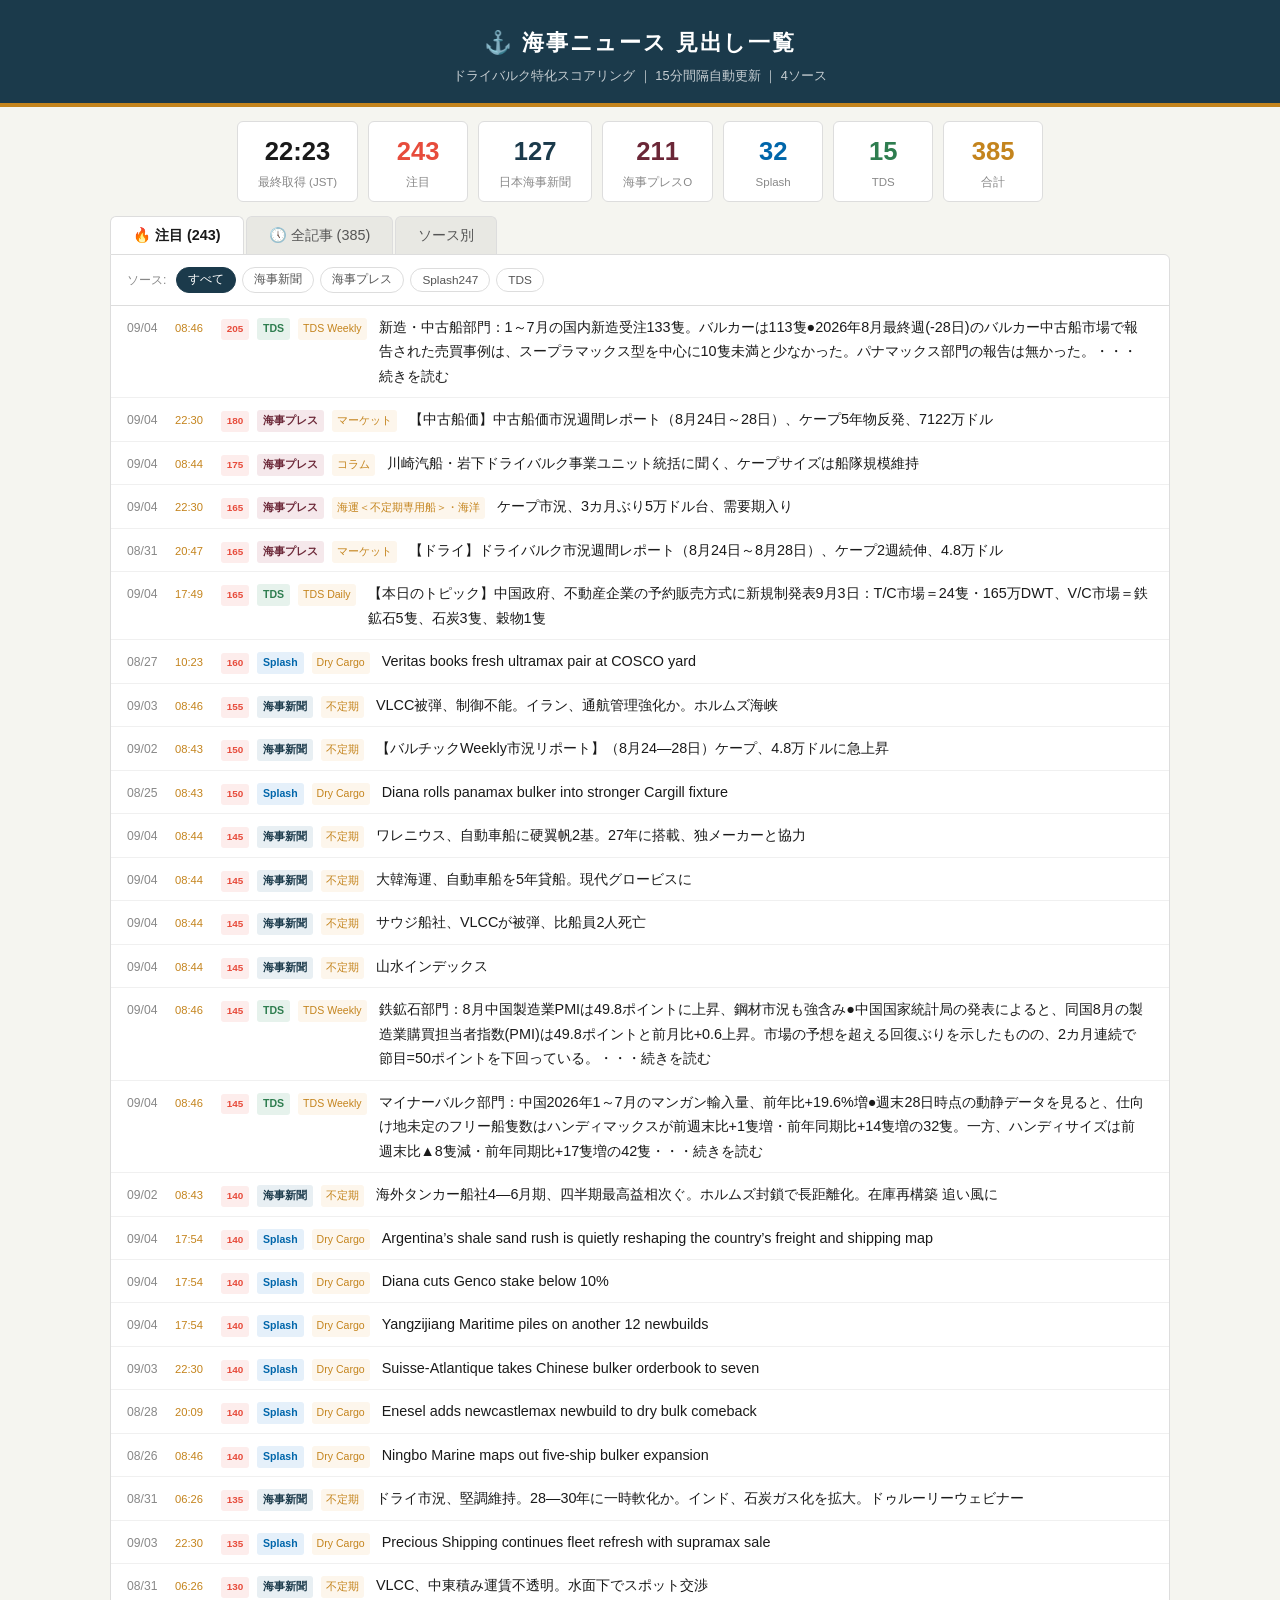
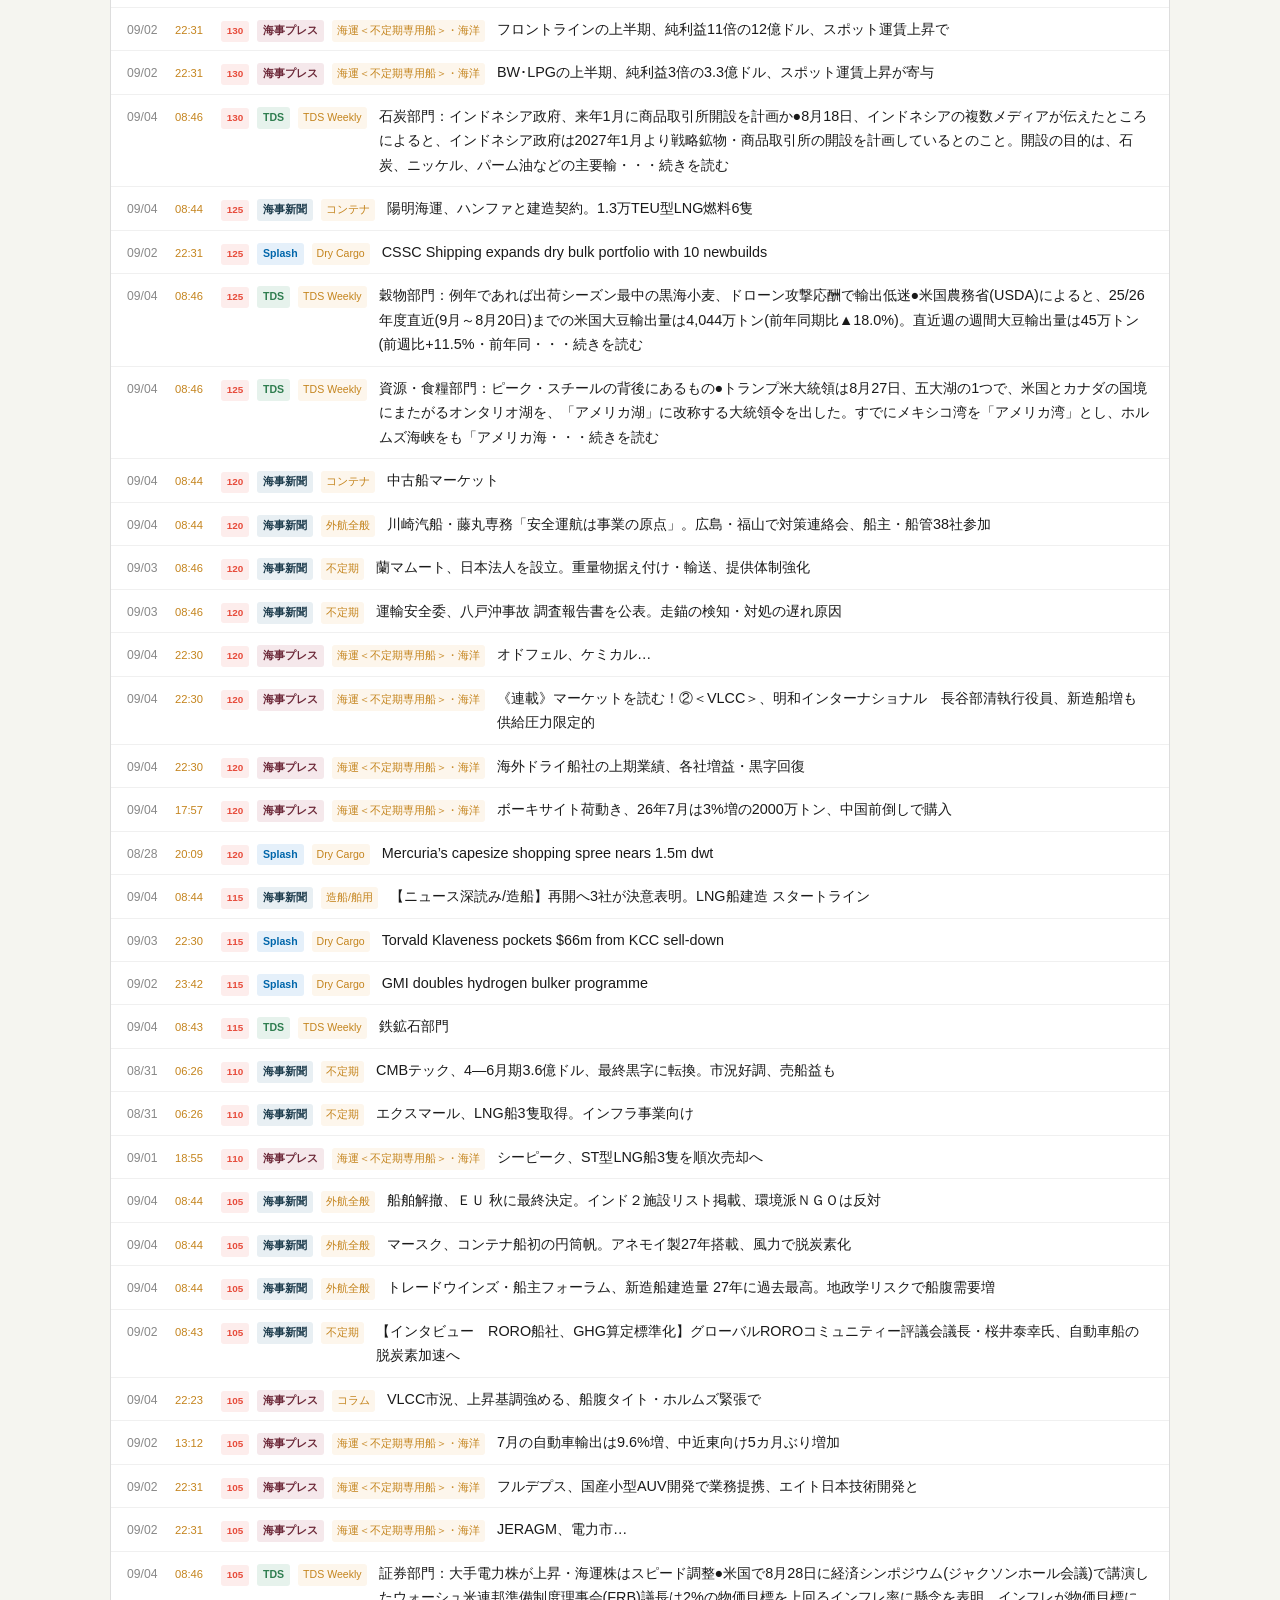
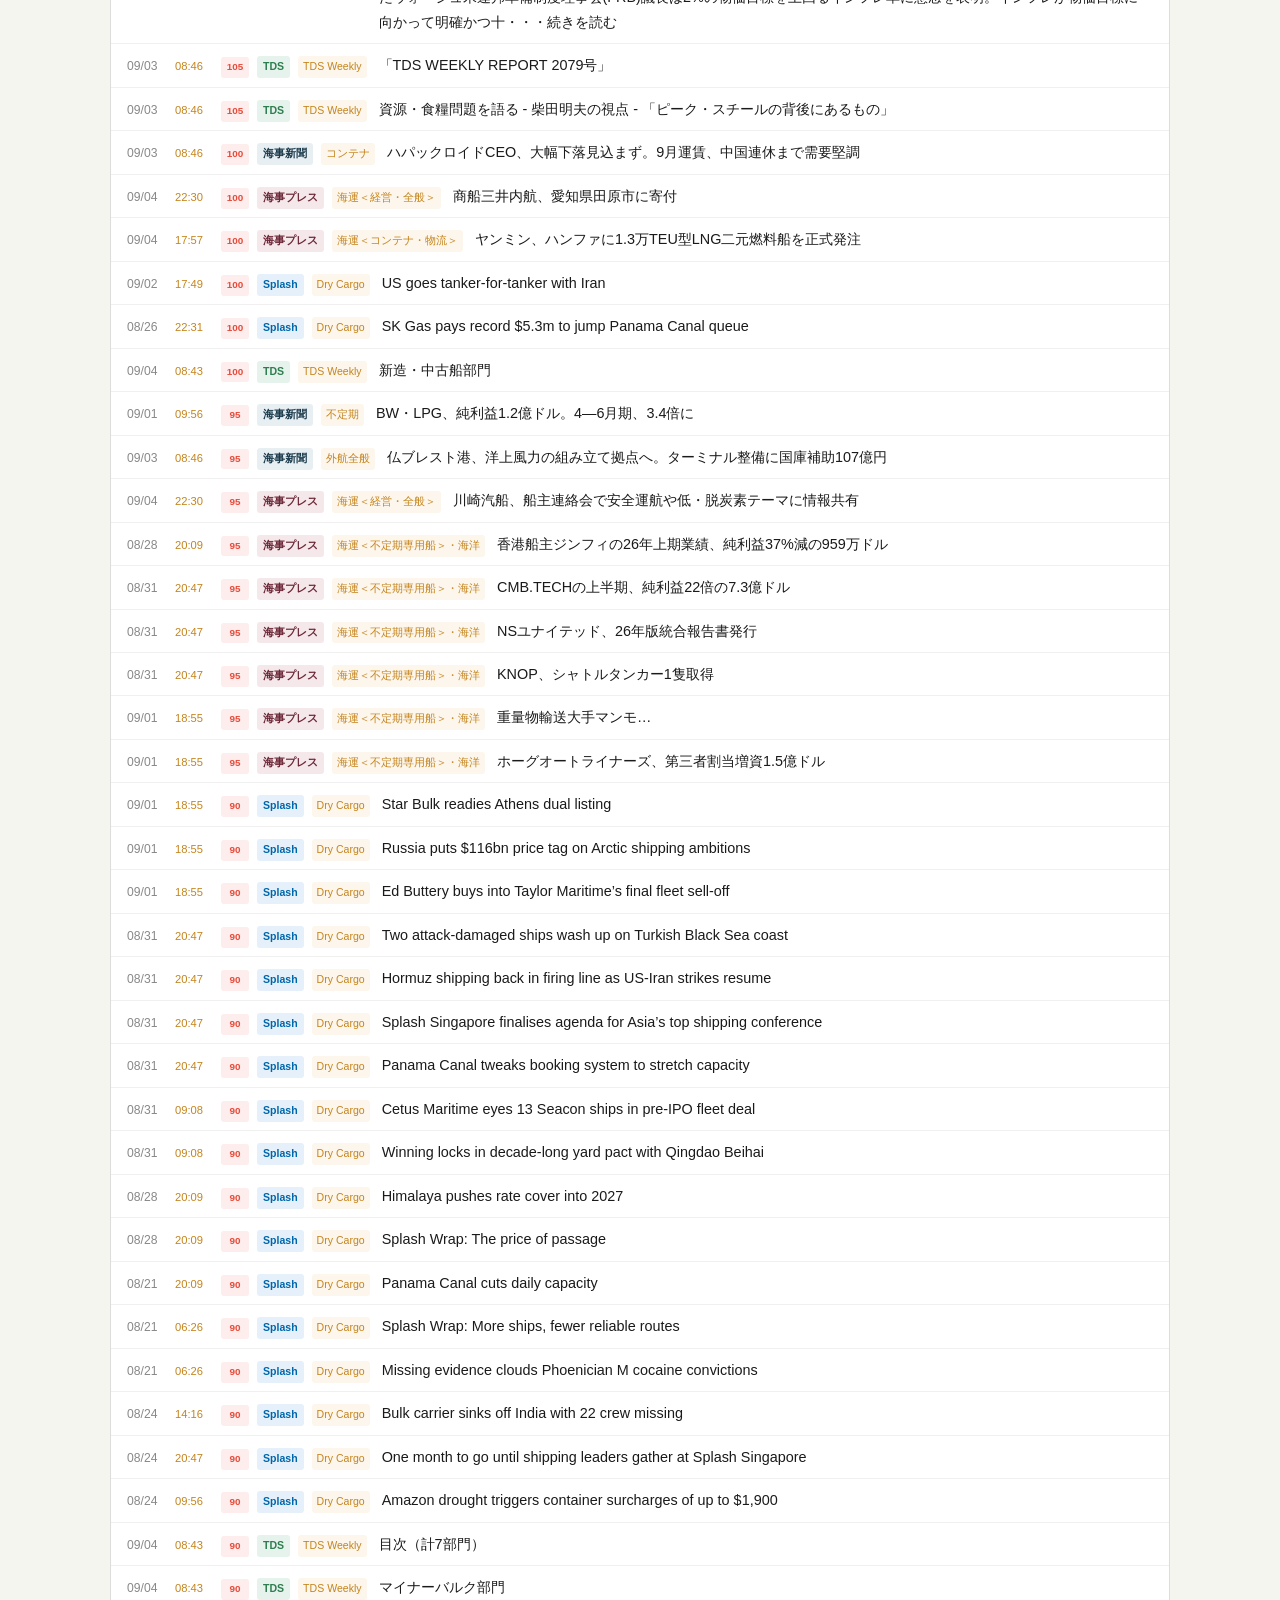
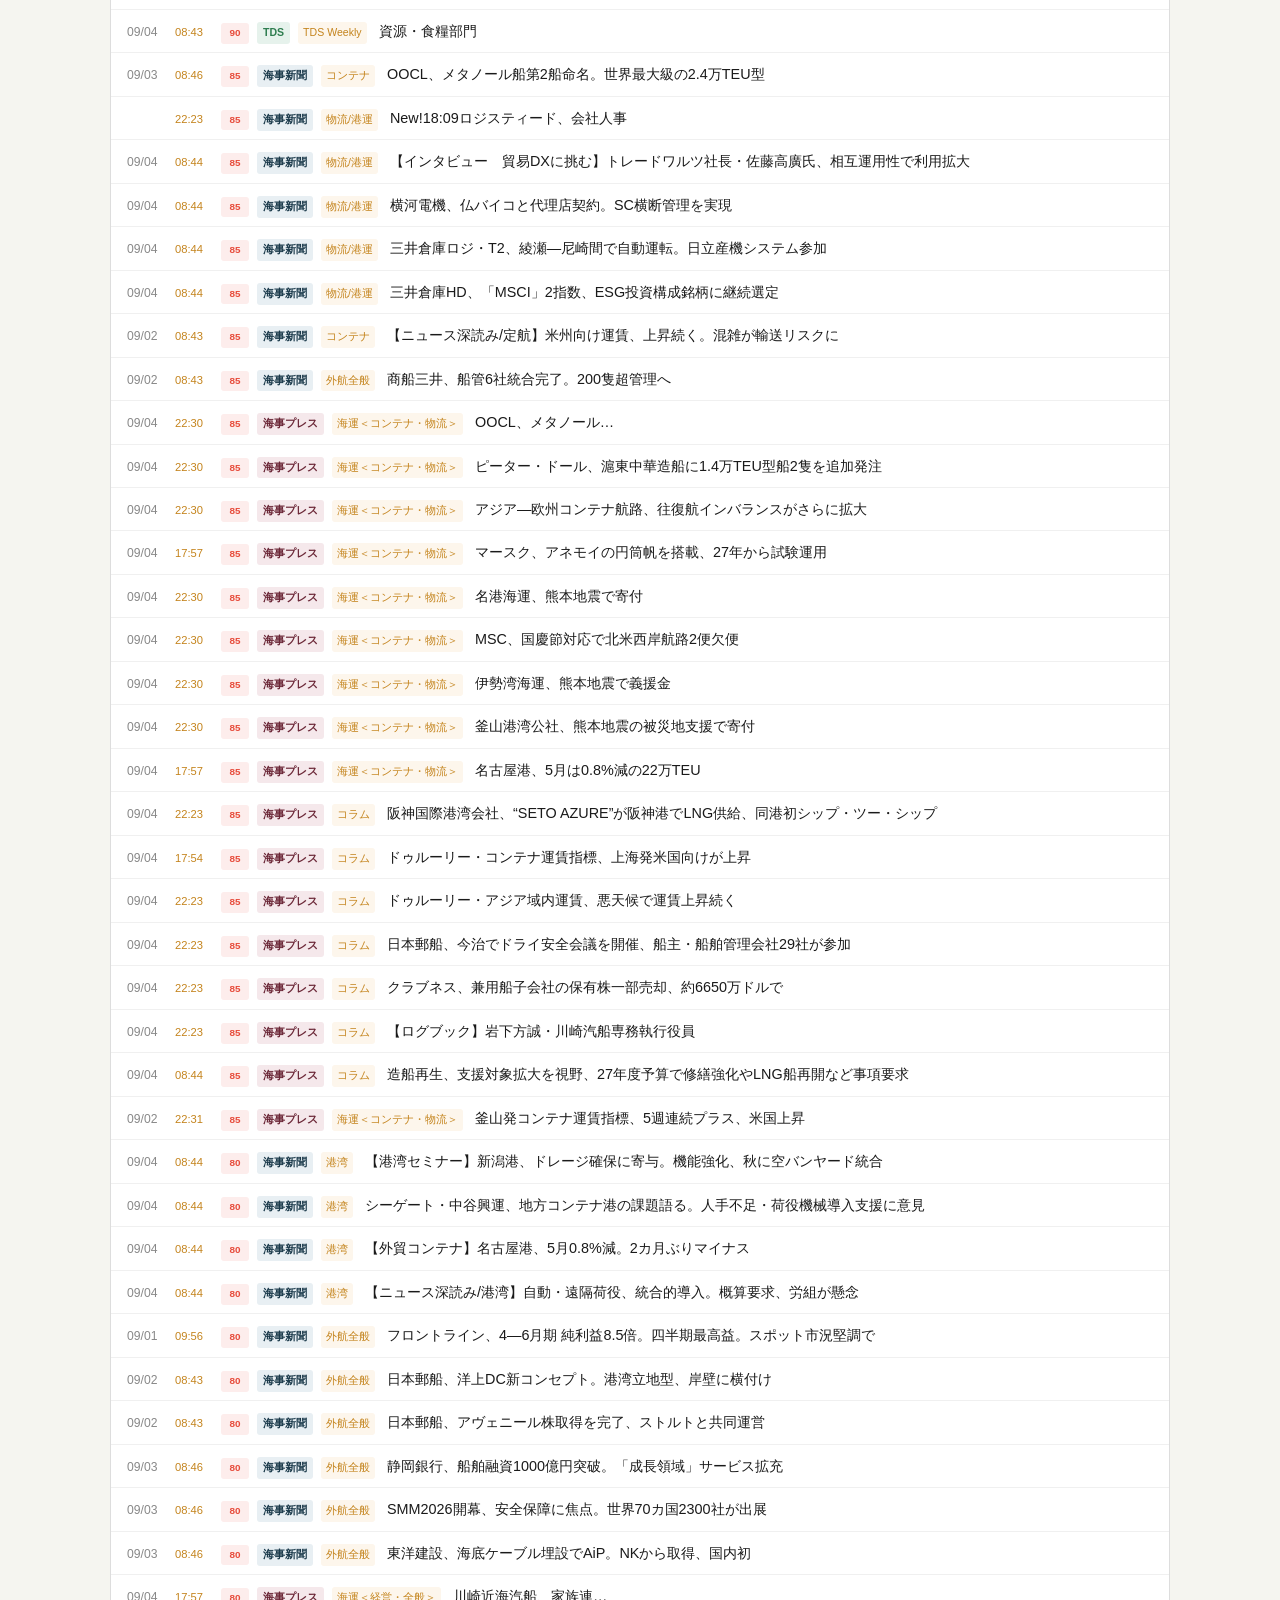
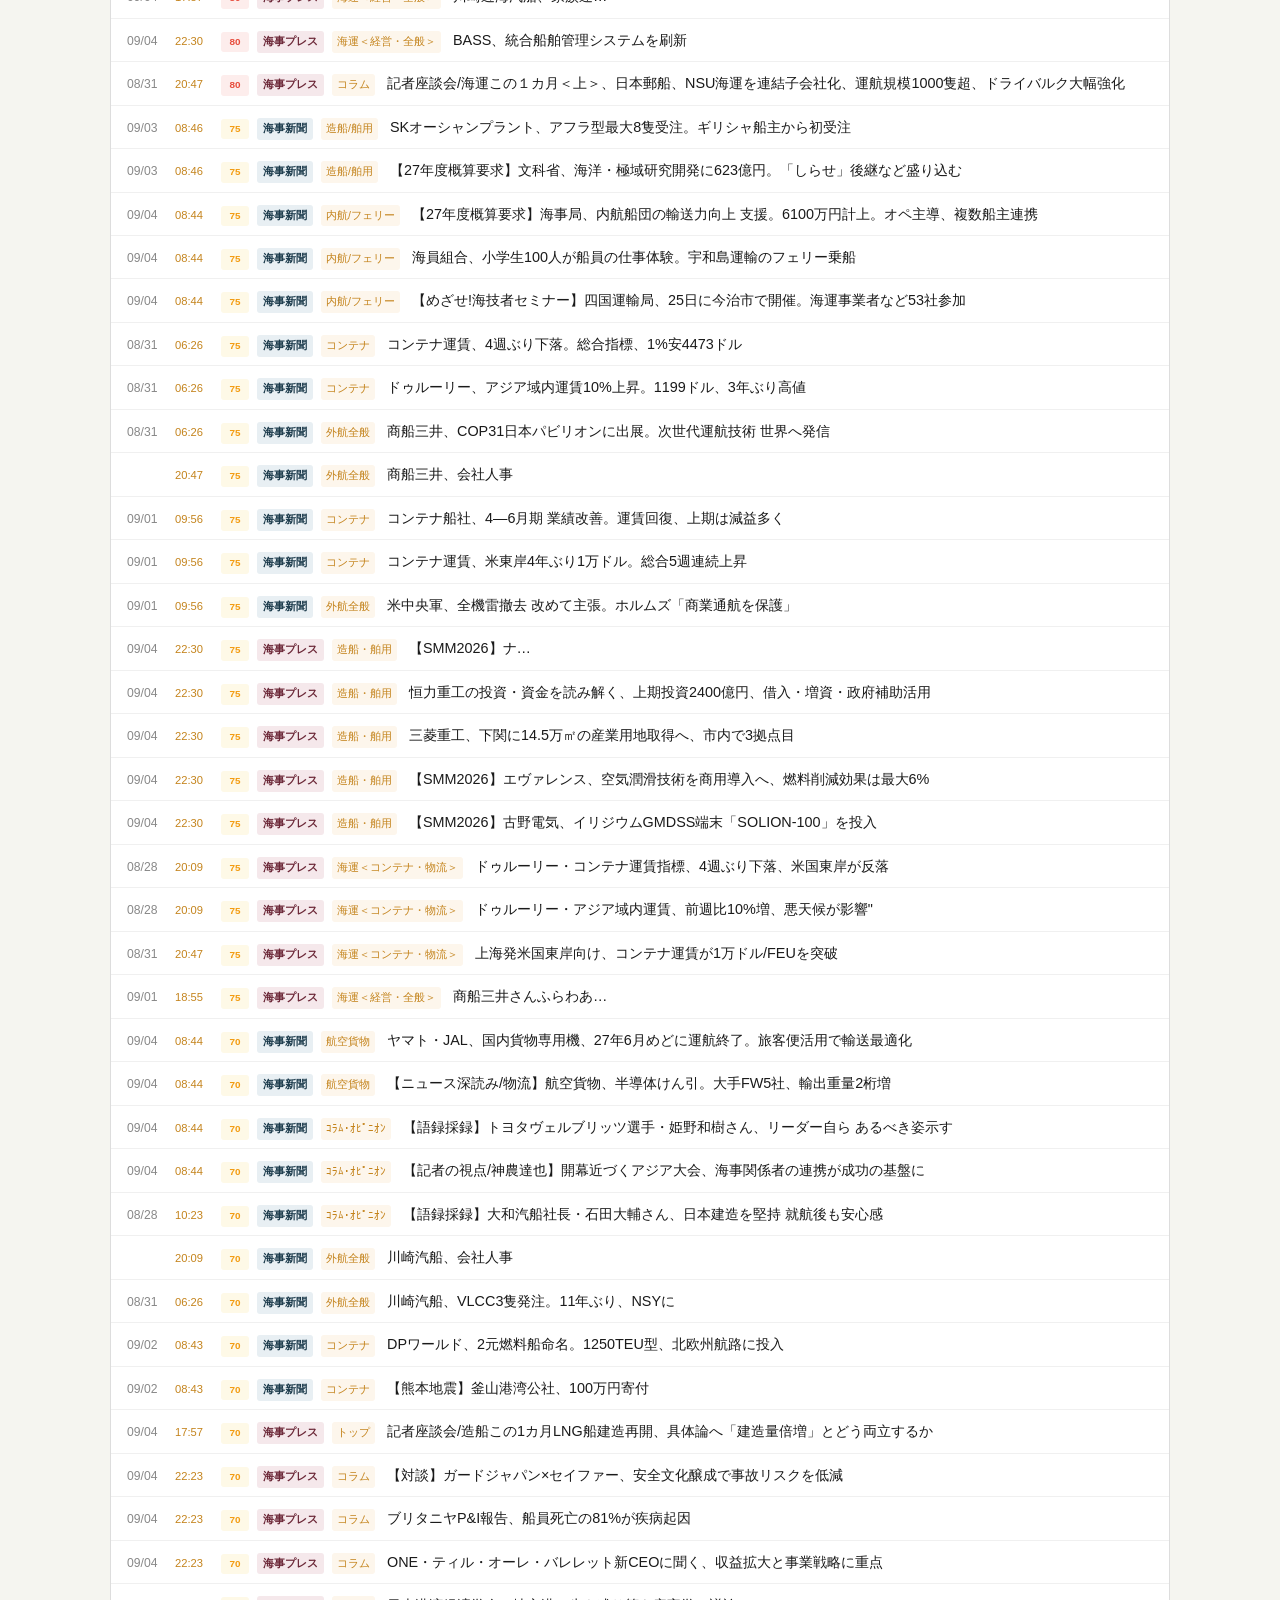
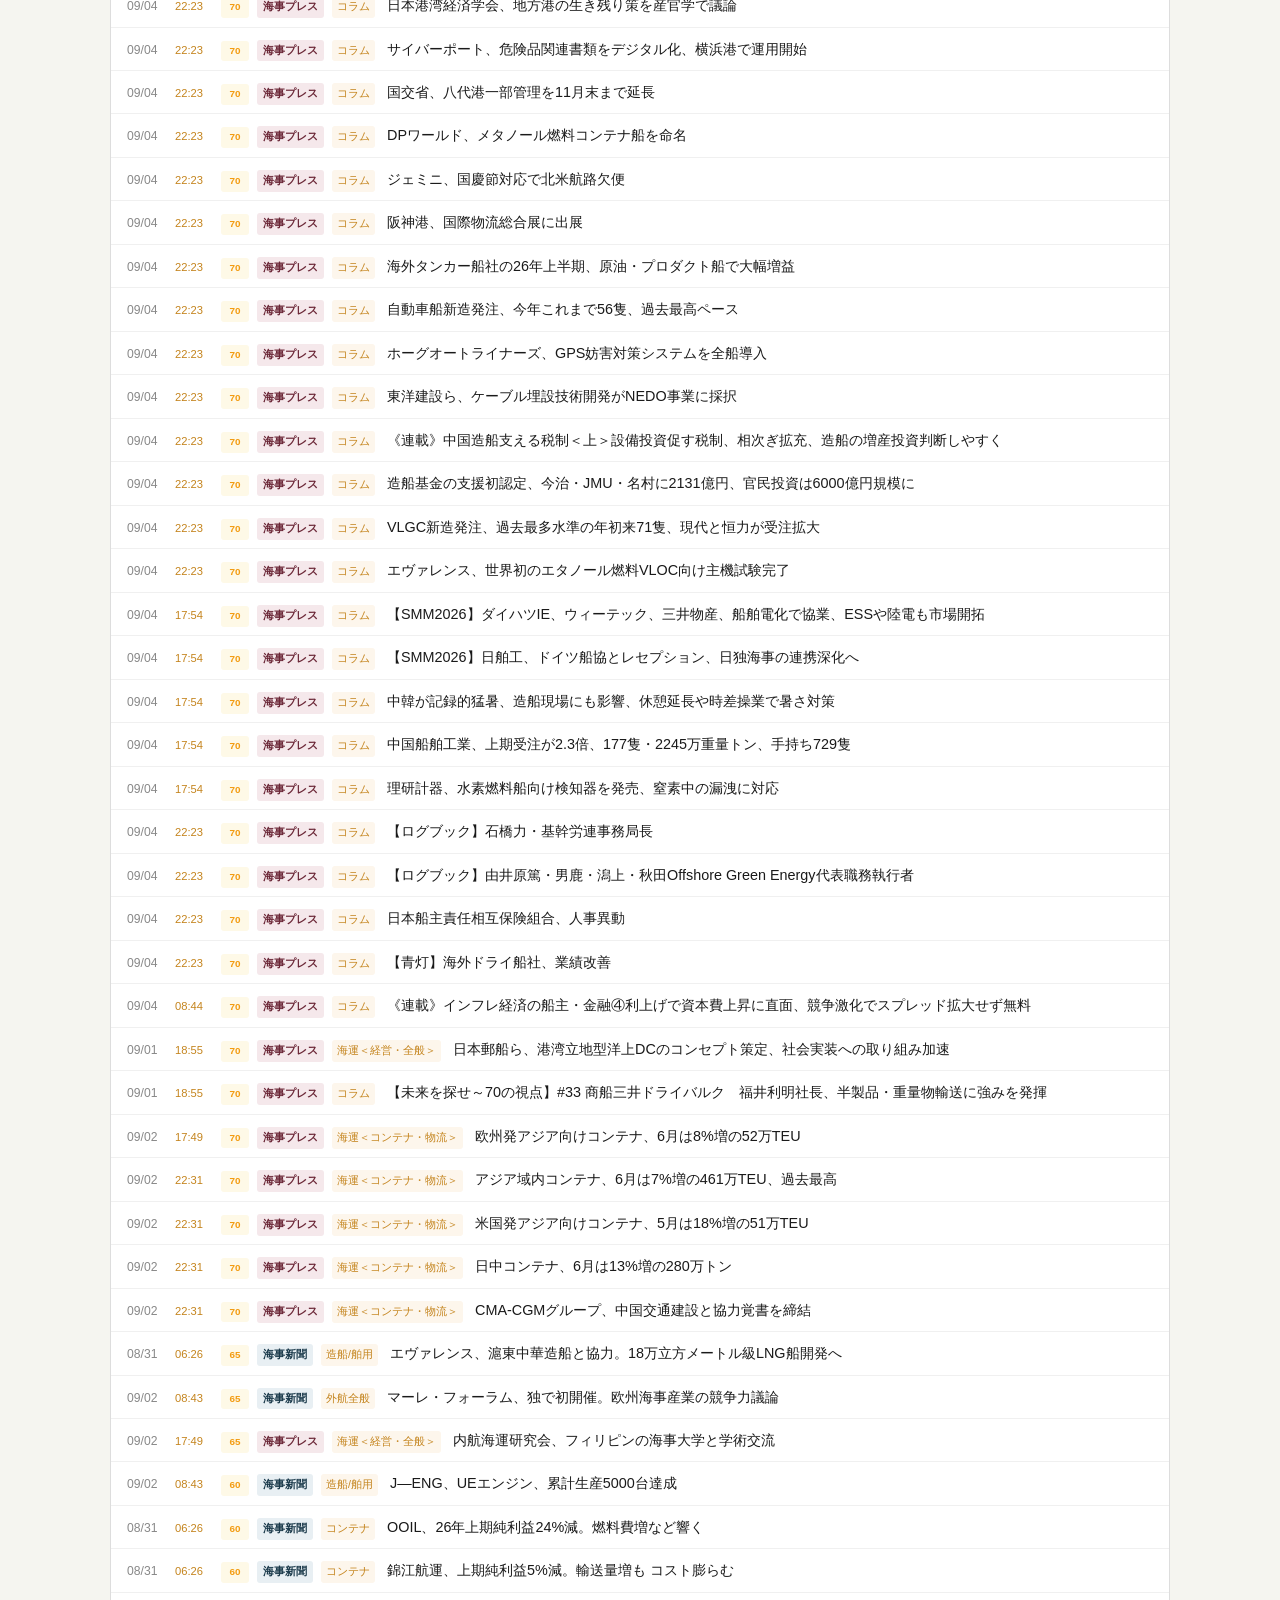
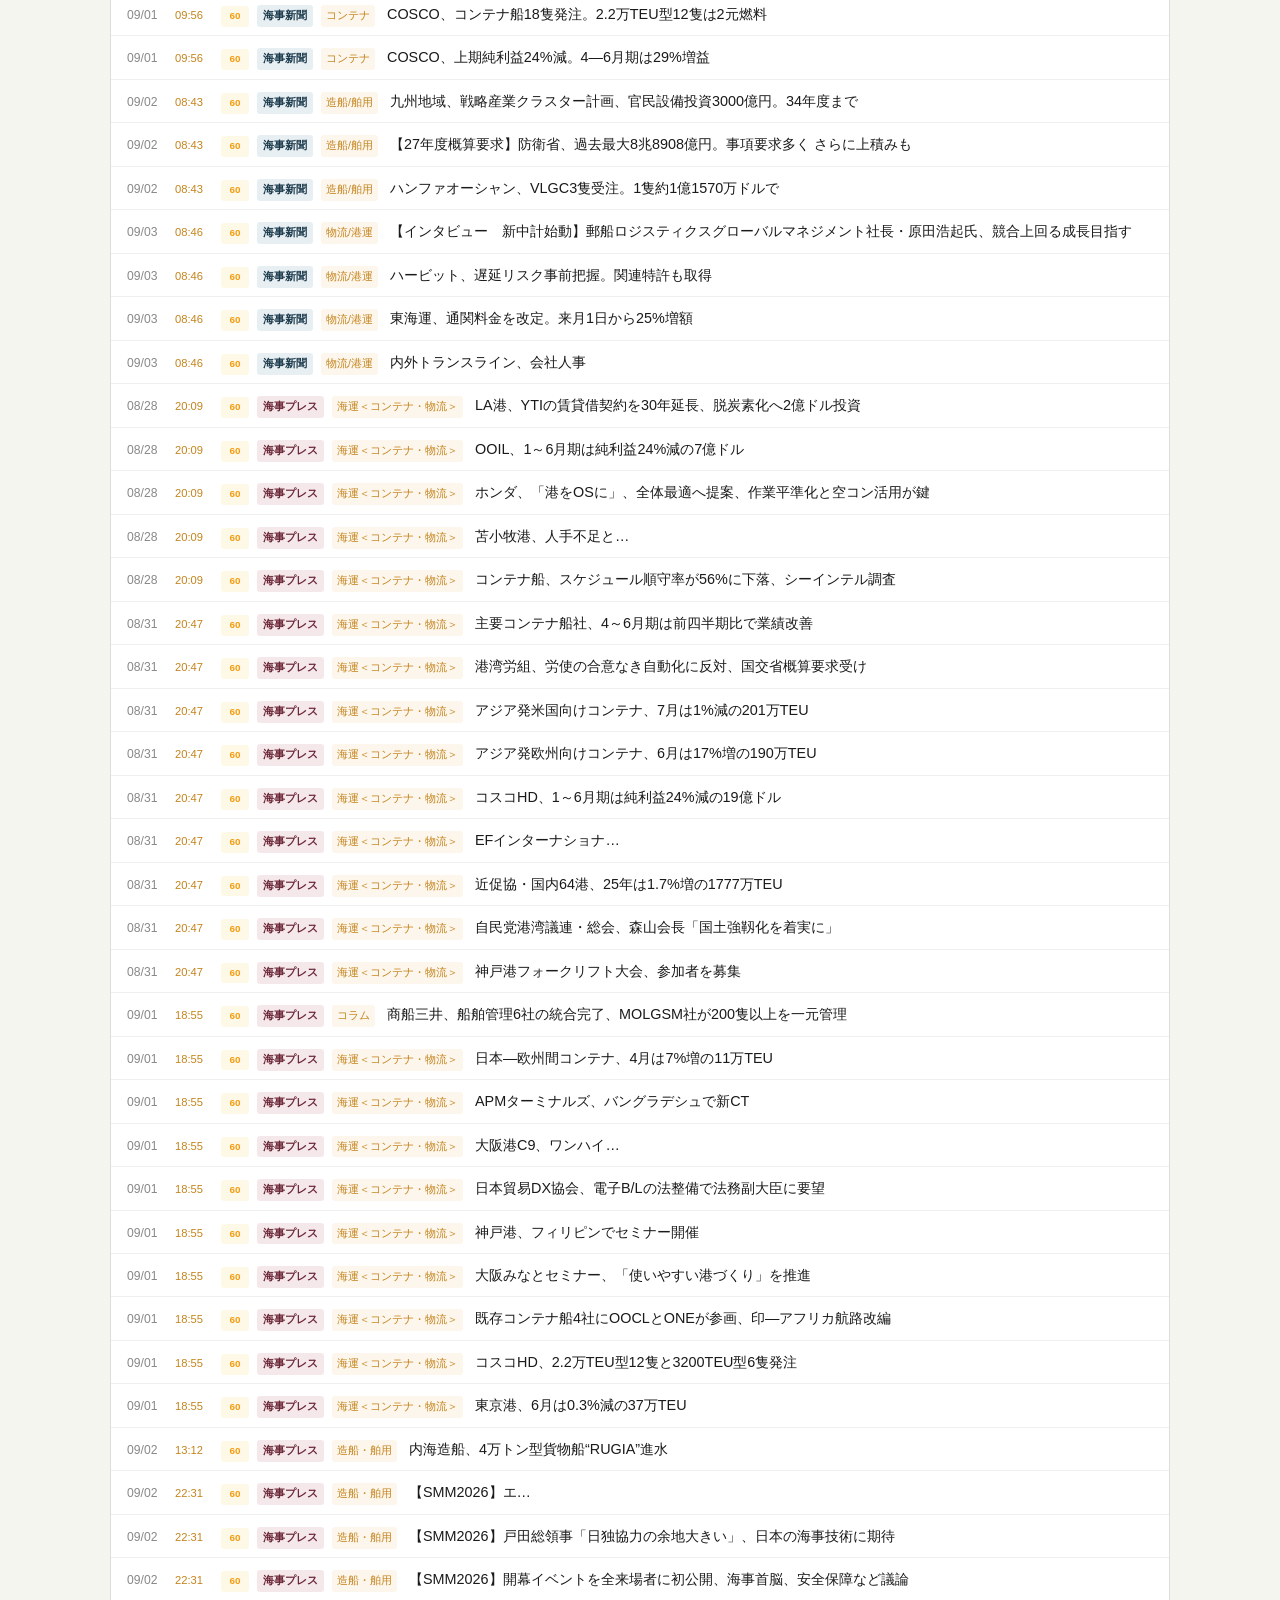
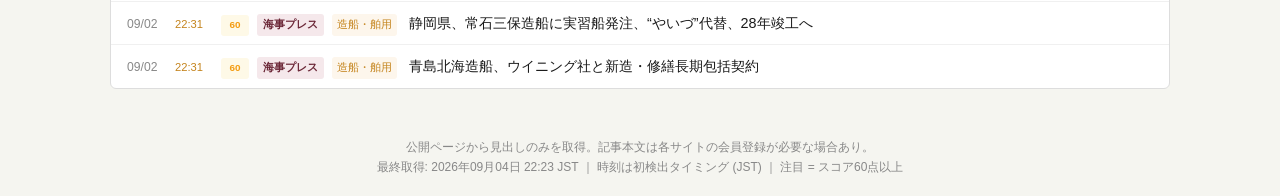
==== commit 7f21689b: "Update 22:23 JST" ====
--- a/index.html
+++ b/index.html
@@ -1,6 +1,6 @@
 <!DOCTYPE html>
 <html lang="ja"><head><meta charset="UTF-8"><meta name="viewport" content="width=device-width,initial-scale=1.0">
-<title>海事ニュース - 2026年09月04日 17:54</title>
+<title>海事ニュース - 2026年09月04日 22:23</title>
 <style>
 :root{--bg:#f5f5f0;--card:#fff;--jmd:#1b3a4b;--jmd-l:#e8eff3;--kp:#6b2737;--kp-l:#f5e8eb;
 --sp:#0066aa;--sp-l:#e5f0fa;--td:#2e7d4f;--td-l:#e6f2ec;--text:#1a1a1a;--tm:#555;--tl:#888;--bdr:#ddd;--acc:#c4841d;--acc-bg:#fdf6ec;--hov:#f0f4f8;--r:6px;
@@ -53,18 +53,18 @@
 </style></head><body>
 <div class="hd"><h1>&#9875; 海事ニュース 見出し一覧</h1><div class="m">ドライバルク特化スコアリング ｜ 15分間隔自動更新 ｜ 4ソース</div></div>
 <div class="sts">
-<div class="st"><div class="n tm">17:54</div><div class="l">最終取得 (JST)</div></div>
-<div class="st"><div class="n" style="color:var(--hi)">217</div><div class="l">注目</div></div>
-<div class="st"><div class="n" style="color:var(--jmd)">126</div><div class="l">日本海事新聞</div></div>
-<div class="st"><div class="n" style="color:var(--kp)">187</div><div class="l">海事プレスO</div></div>
-<div class="st"><div class="n" style="color:var(--sp)">33</div><div class="l">Splash</div></div>
+<div class="st"><div class="n tm">22:23</div><div class="l">最終取得 (JST)</div></div>
+<div class="st"><div class="n" style="color:var(--hi)">243</div><div class="l">注目</div></div>
+<div class="st"><div class="n" style="color:var(--jmd)">127</div><div class="l">日本海事新聞</div></div>
+<div class="st"><div class="n" style="color:var(--kp)">211</div><div class="l">海事プレスO</div></div>
+<div class="st"><div class="n" style="color:var(--sp)">32</div><div class="l">Splash</div></div>
 <div class="st"><div class="n" style="color:var(--td)">15</div><div class="l">TDS</div></div>
-<div class="st"><div class="n" style="color:var(--acc)">361</div><div class="l">合計</div></div>
+<div class="st"><div class="n" style="color:var(--acc)">385</div><div class="l">合計</div></div>
 
 </div>
 <div class="tb">
-<button class="tbtn a" onclick="switchTab('hot')">&#128293; 注目 (217)</button>
-<button class="tbtn" onclick="switchTab('all')">&#128340; 全記事 (361)</button>
+<button class="tbtn a" onclick="switchTab('hot')">&#128293; 注目 (243)</button>
+<button class="tbtn" onclick="switchTab('all')">&#128340; 全記事 (385)</button>
 <button class="tbtn" onclick="switchTab('source')">ソース別</button>
 </div>
 <div class="tc a" id="tab-hot"><div class="tp">
@@ -122,6 +122,7 @@
 <div class="li" data-s="j"><span class="d">09/04</span><span class="fs" title="初検出 JST">08:44</span><span class="sc hi">105</span><span class="st2 j">海事新聞</span><span class="ct2">外航全般</span><a href="https://www.jmd.co.jp/article.php?no=318429" target="_blank">マースク、コンテナ船初の円筒帆。アネモイ製27年搭載、風力で脱炭素化</a></div>
 <div class="li" data-s="j"><span class="d">09/04</span><span class="fs" title="初検出 JST">08:44</span><span class="sc hi">105</span><span class="st2 j">海事新聞</span><span class="ct2">外航全般</span><a href="https://www.jmd.co.jp/article.php?no=318422" target="_blank">トレードウインズ・船主フォーラム、新造船建造量 27年に過去最高。地政学リスクで船腹需要増</a></div>
 <div class="li" data-s="j"><span class="d">09/02</span><span class="fs" title="初検出 JST">08:43</span><span class="sc hi">105</span><span class="st2 j">海事新聞</span><span class="ct2">不定期</span><a href="https://www.jmd.co.jp/article.php?no=318371" target="_blank">【インタビュー　RORO船社、GHG算定標準化】グローバルROROコミュニティー評議会議長・桜井泰幸氏、自動車船の脱炭素加速へ</a></div>
+<div class="li" data-s="k"><span class="d">09/04</span><span class="fs" title="初検出 JST">22:23</span><span class="sc hi">105</span><span class="st2 k">海事プレス</span><span class="ct2">コラム</span><a href="https://www.kaijipress.com/news/tramper/2026/09/204096/" target="_blank">VLCC市況、上昇基調強める、船腹タイト・ホルムズ緊張で</a></div>
 <div class="li" data-s="k"><span class="d">09/02</span><span class="fs" title="初検出 JST">13:12</span><span class="sc hi">105</span><span class="st2 k">海事プレス</span><span class="ct2">海運＜不定期専用船＞・海洋</span><a href="https://www.kaijipress.com/news/tramper/2026/09/204005/" target="_blank">7月の自動車輸出は9.6%増、中近東向け5カ月ぶり増加</a></div>
 <div class="li" data-s="k"><span class="d">09/02</span><span class="fs" title="初検出 JST">22:31</span><span class="sc hi">105</span><span class="st2 k">海事プレス</span><span class="ct2">海運＜不定期専用船＞・海洋</span><a href="https://www.kaijipress.com/news/tramper/2026/09/204022/" target="_blank">フルデプス、国産小型AUV開発で業務提携、エイト日本技術開発と</a></div>
 <div class="li" data-s="k"><span class="d">09/02</span><span class="fs" title="初検出 JST">22:31</span><span class="sc hi">105</span><span class="st2 k">海事プレス</span><span class="ct2">海運＜不定期専用船＞・海洋</span><a href="https://www.kaijipress.com/news/tramper/2026/09/204024/" target="_blank">JERAGM、電力市…</a></div>
@@ -130,6 +131,7 @@
 <div class="li" data-s="t"><span class="d">09/03</span><span class="fs" title="初検出 JST">08:46</span><span class="sc hi">105</span><span class="st2 t">TDS</span><span class="ct2">TDS Weekly</span><a href="http://www.tramp.co.jp/fenet/weekly_general/detail2/1233" target="_blank">資源・食糧問題を語る - 柴田明夫の視点 - 「ピーク・スチールの背後にあるもの」</a></div>
 <div class="li" data-s="j"><span class="d">09/03</span><span class="fs" title="初検出 JST">08:46</span><span class="sc hi">100</span><span class="st2 j">海事新聞</span><span class="ct2">コンテナ</span><a href="https://www.jmd.co.jp/article.php?no=318394" target="_blank">ハパックロイドCEO、大幅下落見込まず。9月運賃、中国連休まで需要堅調</a></div>
 <div class="li" data-s="k"><span class="d">09/04</span><span class="fs" title="初検出 JST">22:30</span><span class="sc hi">100</span><span class="st2 k">海事プレス</span><span class="ct2">海運＜経営・全般＞</span><a href="https://www.kaijipress.com/news/shipping/2026/09/204048/" target="_blank">商船三井内航、愛知県田原市に寄付</a></div>
+<div class="li" data-s="k"><span class="d">09/04</span><span class="fs" title="初検出 JST">17:57</span><span class="sc hi">100</span><span class="st2 k">海事プレス</span><span class="ct2">海運＜コンテナ・物流＞</span><a href="https://www.kaijipress.com/news/container/2026/09/204044/" target="_blank">ヤンミン、ハンファに1.3万TEU型LNG二元燃料船を正式発注</a></div>
 <div class="li" data-s="s"><span class="d">09/02</span><span class="fs" title="初検出 JST">17:49</span><span class="sc hi">100</span><span class="st2 s">Splash</span><span class="ct2">Dry Cargo</span><a href="https://splash247.com/us-goes-tanker-for-tanker-with-iran/" target="_blank">US goes tanker-for-tanker with Iran</a></div>
 <div class="li" data-s="s"><span class="d">08/26</span><span class="fs" title="初検出 JST">22:31</span><span class="sc hi">100</span><span class="st2 s">Splash</span><span class="ct2">Dry Cargo</span><a href="https://splash247.com/sk-gas-pays-record-5-3m-to-jump-panama-canal-queue/" target="_blank">SK Gas pays record $5.3m to jump Panama Canal queue</a></div>
 <div class="li" data-s="t"><span class="d">09/04</span><span class="fs" title="初検出 JST">08:43</span><span class="sc hi">100</span><span class="st2 t">TDS</span><span class="ct2">TDS Weekly</span><a href="https://www.tramp.co.jp/fenet/weekly_general/detail_by_order/6" target="_blank">新造・中古船部門</a></div>
@@ -152,7 +154,6 @@
 <div class="li" data-s="s"><span class="d">08/31</span><span class="fs" title="初検出 JST">09:08</span><span class="sc hi">90</span><span class="st2 s">Splash</span><span class="ct2">Dry Cargo</span><a href="https://splash247.com/cetus-maritime-eyes-13-seacon-ships-in-pre-ipo-fleet-deal/" target="_blank">Cetus Maritime eyes 13 Seacon ships in pre-IPO fleet deal</a></div>
 <div class="li" data-s="s"><span class="d">08/31</span><span class="fs" title="初検出 JST">09:08</span><span class="sc hi">90</span><span class="st2 s">Splash</span><span class="ct2">Dry Cargo</span><a href="https://splash247.com/winning-locks-in-decade-long-yard-pact-with-qingdao-beihai/" target="_blank">Winning locks in decade-long yard pact with Qingdao Beihai</a></div>
 <div class="li" data-s="s"><span class="d">08/28</span><span class="fs" title="初検出 JST">20:09</span><span class="sc hi">90</span><span class="st2 s">Splash</span><span class="ct2">Dry Cargo</span><a href="https://splash247.com/himalaya-pushes-rate-cover-into-2027/" target="_blank">Himalaya pushes rate cover into 2027</a></div>
-<div class="li" data-s="s"><span class="d">08/20</span><span class="fs" title="初検出 JST">14:54</span><span class="sc hi">90</span><span class="st2 s">Splash</span><span class="ct2">Dry Cargo</span><a href="https://splash247.com/cashew-waste-enters-singapore-bunker-mix/" target="_blank">Cashew waste enters Singapore bunker mix</a></div>
 <div class="li" data-s="s"><span class="d">08/28</span><span class="fs" title="初検出 JST">20:09</span><span class="sc hi">90</span><span class="st2 s">Splash</span><span class="ct2">Dry Cargo</span><a href="https://splash247.com/splash-wrap-the-price-of-passage/" target="_blank">Splash Wrap: The price of passage</a></div>
 <div class="li" data-s="s"><span class="d">08/21</span><span class="fs" title="初検出 JST">20:09</span><span class="sc hi">90</span><span class="st2 s">Splash</span><span class="ct2">Dry Cargo</span><a href="https://splash247.com/panama-canal-cuts-daily-capacity/" target="_blank">Panama Canal cuts daily capacity</a></div>
 <div class="li" data-s="s"><span class="d">08/21</span><span class="fs" title="初検出 JST">06:26</span><span class="sc hi">90</span><span class="st2 s">Splash</span><span class="ct2">Dry Cargo</span><a href="https://splash247.com/splash-wrap-more-ships-fewer-reliable-routes/" target="_blank">Splash Wrap: More ships, fewer reliable routes</a></div>
@@ -164,13 +165,14 @@
 <div class="li" data-s="t"><span class="d">09/04</span><span class="fs" title="初検出 JST">08:43</span><span class="sc hi">90</span><span class="st2 t">TDS</span><span class="ct2">TDS Weekly</span><a href="https://www.tramp.co.jp/fenet/weekly_general/detail_by_order/4" target="_blank">マイナーバルク部門</a></div>
 <div class="li" data-s="t"><span class="d">09/04</span><span class="fs" title="初検出 JST">08:43</span><span class="sc hi">90</span><span class="st2 t">TDS</span><span class="ct2">TDS Weekly</span><a href="https://www.tramp.co.jp/fenet/weekly_general/detail_by_order/8" target="_blank">資源・食糧部門</a></div>
 <div class="li" data-s="j"><span class="d">09/03</span><span class="fs" title="初検出 JST">08:46</span><span class="sc hi">85</span><span class="st2 j">海事新聞</span><span class="ct2">コンテナ</span><a href="https://www.jmd.co.jp/article.php?no=318395" target="_blank">OOCL、メタノール船第2船命名。世界最大級の2.4万TEU型</a></div>
+<div class="li" data-s="j"><span class="d"></span><span class="fs" title="初検出 JST">22:23</span><span class="sc hi">85</span><span class="st2 j">海事新聞</span><span class="ct2">物流/港運</span><a href="https://www.jmd.co.jp/article.php?no=318464" target="_blank">New!18:09ロジスティード、会社人事</a></div>
 <div class="li" data-s="j"><span class="d">09/04</span><span class="fs" title="初検出 JST">08:44</span><span class="sc hi">85</span><span class="st2 j">海事新聞</span><span class="ct2">物流/港運</span><a href="https://www.jmd.co.jp/article.php?no=318430" target="_blank">【インタビュー　貿易DXに挑む】トレードワルツ社長・佐藤高廣氏、相互運用性で利用拡大</a></div>
 <div class="li" data-s="j"><span class="d">09/04</span><span class="fs" title="初検出 JST">08:44</span><span class="sc hi">85</span><span class="st2 j">海事新聞</span><span class="ct2">物流/港運</span><a href="https://www.jmd.co.jp/article.php?no=318432" target="_blank">横河電機、仏バイコと代理店契約。SC横断管理を実現</a></div>
 <div class="li" data-s="j"><span class="d">09/04</span><span class="fs" title="初検出 JST">08:44</span><span class="sc hi">85</span><span class="st2 j">海事新聞</span><span class="ct2">物流/港運</span><a href="https://www.jmd.co.jp/article.php?no=318407" target="_blank">三井倉庫ロジ・T2、綾瀬―尼崎間で自動運転。日立産機システム参加</a></div>
 <div class="li" data-s="j"><span class="d">09/04</span><span class="fs" title="初検出 JST">08:44</span><span class="sc hi">85</span><span class="st2 j">海事新聞</span><span class="ct2">物流/港運</span><a href="https://www.jmd.co.jp/article.php?no=318405" target="_blank">三井倉庫HD、「MSCI」2指数、ESG投資構成銘柄に継続選定</a></div>
 <div class="li" data-s="j"><span class="d">09/02</span><span class="fs" title="初検出 JST">08:43</span><span class="sc hi">85</span><span class="st2 j">海事新聞</span><span class="ct2">コンテナ</span><a href="https://www.jmd.co.jp/article.php?no=318343" target="_blank">【ニュース深読み/定航】米州向け運賃、上昇続く。混雑が輸送リスクに</a></div>
 <div class="li" data-s="j"><span class="d">09/02</span><span class="fs" title="初検出 JST">08:43</span><span class="sc hi">85</span><span class="st2 j">海事新聞</span><span class="ct2">外航全般</span><a href="https://www.jmd.co.jp/article.php?no=318358" target="_blank">商船三井、船管6社統合完了。200隻超管理へ</a></div>
-<div class="li" data-s="k"><span class="d">09/04</span><span class="fs" title="初検出 JST">17:57</span><span class="sc hi">85</span><span class="st2 k">海事プレス</span><span class="ct2">海運＜コンテナ・物流＞</span><a href="https://www.kaijipress.com/news/container/2026/09/204044/" target="_blank">ヤンミン、ハンファに…</a></div>
+<div class="li" data-s="k"><span class="d">09/04</span><span class="fs" title="初検出 JST">22:30</span><span class="sc hi">85</span><span class="st2 k">海事プレス</span><span class="ct2">海運＜コンテナ・物流＞</span><a href="https://www.kaijipress.com/news/container/2026/09/204056/" target="_blank">OOCL、メタノール…</a></div>
 <div class="li" data-s="k"><span class="d">09/04</span><span class="fs" title="初検出 JST">22:30</span><span class="sc hi">85</span><span class="st2 k">海事プレス</span><span class="ct2">海運＜コンテナ・物流＞</span><a href="https://www.kaijipress.com/news/container/2026/09/204050/" target="_blank">ピーター・ドール、滬東中華造船に1.4万TEU型船2隻を追加発注</a></div>
 <div class="li" data-s="k"><span class="d">09/04</span><span class="fs" title="初検出 JST">22:30</span><span class="sc hi">85</span><span class="st2 k">海事プレス</span><span class="ct2">海運＜コンテナ・物流＞</span><a href="https://www.kaijipress.com/news/container/2026/09/204051/" target="_blank">アジア―欧州コンテナ航路、往復航インバランスがさらに拡大</a></div>
 <div class="li" data-s="k"><span class="d">09/04</span><span class="fs" title="初検出 JST">17:57</span><span class="sc hi">85</span><span class="st2 k">海事プレス</span><span class="ct2">海運＜コンテナ・物流＞</span><a href="https://www.kaijipress.com/news/container/2026/09/204043/" target="_blank">マースク、アネモイの円筒帆を搭載、27年から試験運用</a></div>
@@ -179,8 +181,12 @@
 <div class="li" data-s="k"><span class="d">09/04</span><span class="fs" title="初検出 JST">22:30</span><span class="sc hi">85</span><span class="st2 k">海事プレス</span><span class="ct2">海運＜コンテナ・物流＞</span><a href="https://www.kaijipress.com/news/container/2026/09/204054/" target="_blank">伊勢湾海運、熊本地震で義援金</a></div>
 <div class="li" data-s="k"><span class="d">09/04</span><span class="fs" title="初検出 JST">22:30</span><span class="sc hi">85</span><span class="st2 k">海事プレス</span><span class="ct2">海運＜コンテナ・物流＞</span><a href="https://www.kaijipress.com/news/container/2026/09/204055/" target="_blank">釜山港湾公社、熊本地震の被災地支援で寄付</a></div>
 <div class="li" data-s="k"><span class="d">09/04</span><span class="fs" title="初検出 JST">17:57</span><span class="sc hi">85</span><span class="st2 k">海事プレス</span><span class="ct2">海運＜コンテナ・物流＞</span><a href="https://www.kaijipress.com/news/container/2026/09/204041/" target="_blank">名古屋港、5月は0.8%減の22万TEU</a></div>
-<div class="li" data-s="k"><span class="d">09/04</span><span class="fs" title="初検出 JST">22:30</span><span class="sc hi">85</span><span class="st2 k">海事プレス</span><span class="ct2">海運＜コンテナ・物流＞</span><a href="https://www.kaijipress.com/news/container/2026/09/204056/" target="_blank">OOCL、メタノール二元燃料船2番船を命名</a></div>
+<div class="li" data-s="k"><span class="d">09/04</span><span class="fs" title="初検出 JST">22:23</span><span class="sc hi">85</span><span class="st2 k">海事プレス</span><span class="ct2">コラム</span><a href="https://www.kaijipress.com/news/container/2026/09/204084/" target="_blank">阪神国際港湾会社、“SETO AZURE”が阪神港でLNG供給、同港初シップ・ツー・シップ</a></div>
 <div class="li" data-s="k"><span class="d">09/04</span><span class="fs" title="初検出 JST">17:54</span><span class="sc hi">85</span><span class="st2 k">海事プレス</span><span class="ct2">コラム</span><a href="https://www.kaijipress.com/news/container/2026/09/204079/" target="_blank">ドゥルーリー・コンテナ運賃指標、上海発米国向けが上昇</a></div>
+<div class="li" data-s="k"><span class="d">09/04</span><span class="fs" title="初検出 JST">22:23</span><span class="sc hi">85</span><span class="st2 k">海事プレス</span><span class="ct2">コラム</span><a href="https://www.kaijipress.com/news/container/2026/09/204085/" target="_blank">ドゥルーリー・アジア域内運賃、悪天候で運賃上昇続く</a></div>
+<div class="li" data-s="k"><span class="d">09/04</span><span class="fs" title="初検出 JST">22:23</span><span class="sc hi">85</span><span class="st2 k">海事プレス</span><span class="ct2">コラム</span><a href="https://www.kaijipress.com/news/tramper/2026/09/204093/" target="_blank">日本郵船、今治でドライ安全会議を開催、船主・船舶管理会社29社が参加</a></div>
+<div class="li" data-s="k"><span class="d">09/04</span><span class="fs" title="初検出 JST">22:23</span><span class="sc hi">85</span><span class="st2 k">海事プレス</span><span class="ct2">コラム</span><a href="https://www.kaijipress.com/news/tramper/2026/09/204094/" target="_blank">クラブネス、兼用船子会社の保有株一部売却、約6650万ドルで</a></div>
+<div class="li" data-s="k"><span class="d">09/04</span><span class="fs" title="初検出 JST">22:23</span><span class="sc hi">85</span><span class="st2 k">海事プレス</span><span class="ct2">コラム</span><a href="https://www.kaijipress.com/person/logbook/2026/09/204106/" target="_blank">【ログブック】岩下方誠・川崎汽船専務執行役員</a></div>
 <div class="li" data-s="k"><span class="d">09/04</span><span class="fs" title="初検出 JST">08:44</span><span class="sc hi">85</span><span class="st2 k">海事プレス</span><span class="ct2">コラム</span><a href="https://www.kaijipress.com/news/shipbuilding/2026/08/203904/" target="_blank">造船再生、支援対象拡大を視野、27年度予算で修繕強化やLNG船再開など事項要求</a></div>
 <div class="li" data-s="k"><span class="d">09/02</span><span class="fs" title="初検出 JST">22:31</span><span class="sc hi">85</span><span class="st2 k">海事プレス</span><span class="ct2">海運＜コンテナ・物流＞</span><a href="https://www.kaijipress.com/news/container/2026/09/204015/" target="_blank">釜山発コンテナ運賃指標、5週連続プラス、米国上昇</a></div>
 <div class="li" data-s="j"><span class="d">09/04</span><span class="fs" title="初検出 JST">08:44</span><span class="sc hi">80</span><span class="st2 j">海事新聞</span><span class="ct2">港湾</span><a href="https://www.jmd.co.jp/article.php?no=318433" target="_blank">【港湾セミナー】新潟港、ドレージ確保に寄与。機能強化、秋に空バンヤード統合</a></div>
@@ -208,9 +214,9 @@
 <div class="li" data-s="j"><span class="d">09/01</span><span class="fs" title="初検出 JST">09:56</span><span class="sc md">75</span><span class="st2 j">海事新聞</span><span class="ct2">コンテナ</span><a href="https://www.jmd.co.jp/article.php?no=318297" target="_blank">コンテナ船社、4―6月期 業績改善。運賃回復、上期は減益多く</a></div>
 <div class="li" data-s="j"><span class="d">09/01</span><span class="fs" title="初検出 JST">09:56</span><span class="sc md">75</span><span class="st2 j">海事新聞</span><span class="ct2">コンテナ</span><a href="https://www.jmd.co.jp/article.php?no=318296" target="_blank">コンテナ運賃、米東岸4年ぶり1万ドル。総合5週連続上昇</a></div>
 <div class="li" data-s="j"><span class="d">09/01</span><span class="fs" title="初検出 JST">09:56</span><span class="sc md">75</span><span class="st2 j">海事新聞</span><span class="ct2">外航全般</span><a href="https://www.jmd.co.jp/article.php?no=318320" target="_blank">米中央軍、全機雷撤去 改めて主張。ホルムズ「商業通航を保護」</a></div>
-<div class="li" data-s="k"><span class="d">09/04</span><span class="fs" title="初検出 JST">22:30</span><span class="sc md">75</span><span class="st2 k">海事プレス</span><span class="ct2">造船・舶用</span><a href="https://www.kaijipress.com/news/shipbuilding/2026/09/204063/" target="_blank">恒力重工の投資・資金…</a></div>
+<div class="li" data-s="k"><span class="d">09/04</span><span class="fs" title="初検出 JST">22:30</span><span class="sc md">75</span><span class="st2 k">海事プレス</span><span class="ct2">造船・舶用</span><a href="https://www.kaijipress.com/news/shipbuilding/2026/09/204065/" target="_blank">【SMM2026】ナ…</a></div>
+<div class="li" data-s="k"><span class="d">09/04</span><span class="fs" title="初検出 JST">22:30</span><span class="sc md">75</span><span class="st2 k">海事プレス</span><span class="ct2">造船・舶用</span><a href="https://www.kaijipress.com/news/shipbuilding/2026/09/204063/" target="_blank">恒力重工の投資・資金を読み解く、上期投資2400億円、借入・増資・政府補助活用</a></div>
 <div class="li" data-s="k"><span class="d">09/04</span><span class="fs" title="初検出 JST">22:30</span><span class="sc md">75</span><span class="st2 k">海事プレス</span><span class="ct2">造船・舶用</span><a href="https://www.kaijipress.com/news/shipbuilding/2026/09/204064/" target="_blank">三菱重工、下関に14.5万㎡の産業用地取得へ、市内で3拠点目</a></div>
-<div class="li" data-s="k"><span class="d">09/04</span><span class="fs" title="初検出 JST">22:30</span><span class="sc md">75</span><span class="st2 k">海事プレス</span><span class="ct2">造船・舶用</span><a href="https://www.kaijipress.com/news/shipbuilding/2026/09/204065/" target="_blank">【SMM2026】ナカシマプロペラ、ベッカーと連携深化、営業チームが独で交流</a></div>
 <div class="li" data-s="k"><span class="d">09/04</span><span class="fs" title="初検出 JST">22:30</span><span class="sc md">75</span><span class="st2 k">海事プレス</span><span class="ct2">造船・舶用</span><a href="https://www.kaijipress.com/news/shipbuilding/2026/09/204066/" target="_blank">【SMM2026】エヴァレンス、空気潤滑技術を商用導入へ、燃料削減効果は最大6%</a></div>
 <div class="li" data-s="k"><span class="d">09/04</span><span class="fs" title="初検出 JST">22:30</span><span class="sc md">75</span><span class="st2 k">海事プレス</span><span class="ct2">造船・舶用</span><a href="https://www.kaijipress.com/news/shipbuilding/2026/09/204067/" target="_blank">【SMM2026】古野電気、イリジウムGMDSS端末「SOLION-100」を投入</a></div>
 <div class="li" data-s="k"><span class="d">08/28</span><span class="fs" title="初検出 JST">20:09</span><span class="sc md">75</span><span class="st2 k">海事プレス</span><span class="ct2">海運＜コンテナ・物流＞</span><a href="https://www.kaijipress.com/news/container/2026/08/203918/" target="_blank">ドゥルーリー・コンテナ運賃指標、4週ぶり下落、米国東岸が反落</a></div>
@@ -227,13 +233,33 @@
 <div class="li" data-s="j"><span class="d">09/02</span><span class="fs" title="初検出 JST">08:43</span><span class="sc md">70</span><span class="st2 j">海事新聞</span><span class="ct2">コンテナ</span><a href="https://www.jmd.co.jp/article.php?no=318364" target="_blank">DPワールド、2元燃料船命名。1250TEU型、北欧州航路に投入</a></div>
 <div class="li" data-s="j"><span class="d">09/02</span><span class="fs" title="初検出 JST">08:43</span><span class="sc md">70</span><span class="st2 j">海事新聞</span><span class="ct2">コンテナ</span><a href="https://www.jmd.co.jp/article.php?no=318347" target="_blank">【熊本地震】釜山港湾公社、100万円寄付</a></div>
 <div class="li" data-s="k"><span class="d">09/04</span><span class="fs" title="初検出 JST">17:57</span><span class="sc md">70</span><span class="st2 k">海事プレス</span><span class="ct2">トップ</span><a href="https://www.kaijipress.com/feature/discussion/2026/09/204045/" target="_blank">記者座談会/造船この1カ月LNG船建造再開、具体論へ「建造量倍増」とどう両立するか</a></div>
+<div class="li" data-s="k"><span class="d">09/04</span><span class="fs" title="初検出 JST">22:23</span><span class="sc md">70</span><span class="st2 k">海事プレス</span><span class="ct2">コラム</span><a href="https://www.kaijipress.com/news/shipping/2026/09/204081/" target="_blank">【対談】ガードジャパン×セイファー、安全文化醸成で事故リスクを低減</a></div>
+<div class="li" data-s="k"><span class="d">09/04</span><span class="fs" title="初検出 JST">22:23</span><span class="sc md">70</span><span class="st2 k">海事プレス</span><span class="ct2">コラム</span><a href="https://www.kaijipress.com/news/shipping/2026/09/204082/" target="_blank">ブリタニヤP&amp;I報告、船員死亡の81%が疾病起因</a></div>
+<div class="li" data-s="k"><span class="d">09/04</span><span class="fs" title="初検出 JST">22:23</span><span class="sc md">70</span><span class="st2 k">海事プレス</span><span class="ct2">コラム</span><a href="https://www.kaijipress.com/news/container/2026/09/204083/" target="_blank">ONE・ティル・オーレ・バレレット新CEOに聞く、収益拡大と事業戦略に重点</a></div>
+<div class="li" data-s="k"><span class="d">09/04</span><span class="fs" title="初検出 JST">22:23</span><span class="sc md">70</span><span class="st2 k">海事プレス</span><span class="ct2">コラム</span><a href="https://www.kaijipress.com/news/container/2026/09/204086/" target="_blank">日本港湾経済学会、地方港の生き残り策を産官学で議論</a></div>
+<div class="li" data-s="k"><span class="d">09/04</span><span class="fs" title="初検出 JST">22:23</span><span class="sc md">70</span><span class="st2 k">海事プレス</span><span class="ct2">コラム</span><a href="https://www.kaijipress.com/news/container/2026/09/204087/" target="_blank">サイバーポート、危険品関連書類をデジタル化、横浜港で運用開始</a></div>
+<div class="li" data-s="k"><span class="d">09/04</span><span class="fs" title="初検出 JST">22:23</span><span class="sc md">70</span><span class="st2 k">海事プレス</span><span class="ct2">コラム</span><a href="https://www.kaijipress.com/news/container/2026/09/204088/" target="_blank">国交省、八代港一部管理を11月末まで延長</a></div>
+<div class="li" data-s="k"><span class="d">09/04</span><span class="fs" title="初検出 JST">22:23</span><span class="sc md">70</span><span class="st2 k">海事プレス</span><span class="ct2">コラム</span><a href="https://www.kaijipress.com/news/container/2026/09/204089/" target="_blank">DPワールド、メタノール燃料コンテナ船を命名</a></div>
+<div class="li" data-s="k"><span class="d">09/04</span><span class="fs" title="初検出 JST">22:23</span><span class="sc md">70</span><span class="st2 k">海事プレス</span><span class="ct2">コラム</span><a href="https://www.kaijipress.com/news/container/2026/09/204090/" target="_blank">ジェミニ、国慶節対応で北米航路欠便</a></div>
+<div class="li" data-s="k"><span class="d">09/04</span><span class="fs" title="初検出 JST">22:23</span><span class="sc md">70</span><span class="st2 k">海事プレス</span><span class="ct2">コラム</span><a href="https://www.kaijipress.com/news/container/2026/09/204091/" target="_blank">阪神港、国際物流総合展に出展</a></div>
+<div class="li" data-s="k"><span class="d">09/04</span><span class="fs" title="初検出 JST">22:23</span><span class="sc md">70</span><span class="st2 k">海事プレス</span><span class="ct2">コラム</span><a href="https://www.kaijipress.com/news/tramper/2026/09/204092/" target="_blank">海外タンカー船社の26年上半期、原油・プロダクト船で大幅増益</a></div>
+<div class="li" data-s="k"><span class="d">09/04</span><span class="fs" title="初検出 JST">22:23</span><span class="sc md">70</span><span class="st2 k">海事プレス</span><span class="ct2">コラム</span><a href="https://www.kaijipress.com/news/tramper/2026/09/204095/" target="_blank">自動車船新造発注、今年これまで56隻、過去最高ペース</a></div>
+<div class="li" data-s="k"><span class="d">09/04</span><span class="fs" title="初検出 JST">22:23</span><span class="sc md">70</span><span class="st2 k">海事プレス</span><span class="ct2">コラム</span><a href="https://www.kaijipress.com/news/tramper/2026/09/204097/" target="_blank">ホーグオートライナーズ、GPS妨害対策システムを全船導入</a></div>
+<div class="li" data-s="k"><span class="d">09/04</span><span class="fs" title="初検出 JST">22:23</span><span class="sc md">70</span><span class="st2 k">海事プレス</span><span class="ct2">コラム</span><a href="https://www.kaijipress.com/news/tramper/2026/09/204098/" target="_blank">東洋建設ら、ケーブル埋設技術開発がNEDO事業に採択</a></div>
+<div class="li" data-s="k"><span class="d">09/04</span><span class="fs" title="初検出 JST">22:23</span><span class="sc md">70</span><span class="st2 k">海事プレス</span><span class="ct2">コラム</span><a href="https://www.kaijipress.com/news/shipbuilding/2026/09/204099/" target="_blank">《連載》中国造船支える税制＜上＞設備投資促す税制、相次ぎ拡充、造船の増産投資判断しやすく</a></div>
+<div class="li" data-s="k"><span class="d">09/04</span><span class="fs" title="初検出 JST">22:23</span><span class="sc md">70</span><span class="st2 k">海事プレス</span><span class="ct2">コラム</span><a href="https://www.kaijipress.com/news/shipbuilding/2026/09/204100/" target="_blank">造船基金の支援初認定、今治・JMU・名村に2131億円、官民投資は6000億円規模に</a></div>
+<div class="li" data-s="k"><span class="d">09/04</span><span class="fs" title="初検出 JST">22:23</span><span class="sc md">70</span><span class="st2 k">海事プレス</span><span class="ct2">コラム</span><a href="https://www.kaijipress.com/news/shipbuilding/2026/09/204101/" target="_blank">VLGC新造発注、過去最多水準の年初来71隻、現代と恒力が受注拡大</a></div>
+<div class="li" data-s="k"><span class="d">09/04</span><span class="fs" title="初検出 JST">22:23</span><span class="sc md">70</span><span class="st2 k">海事プレス</span><span class="ct2">コラム</span><a href="https://www.kaijipress.com/news/shipbuilding/2026/09/204102/" target="_blank">エヴァレンス、世界初のエタノール燃料VLOC向け主機試験完了</a></div>
+<div class="li" data-s="k"><span class="d">09/04</span><span class="fs" title="初検出 JST">17:54</span><span class="sc md">70</span><span class="st2 k">海事プレス</span><span class="ct2">コラム</span><a href="https://www.kaijipress.com/news/shipbuilding/2026/09/204080/" target="_blank">【SMM2026】ダイハツIE、ウィーテック、三井物産、船舶電化で協業、ESSや陸電も市場開拓</a></div>
+<div class="li" data-s="k"><span class="d">09/04</span><span class="fs" title="初検出 JST">17:54</span><span class="sc md">70</span><span class="st2 k">海事プレス</span><span class="ct2">コラム</span><a href="https://www.kaijipress.com/news/shipbuilding/2026/09/204078/" target="_blank">【SMM2026】日舶工、ドイツ船協とレセプション、日独海事の連携深化へ</a></div>
+<div class="li" data-s="k"><span class="d">09/04</span><span class="fs" title="初検出 JST">17:54</span><span class="sc md">70</span><span class="st2 k">海事プレス</span><span class="ct2">コラム</span><a href="https://www.kaijipress.com/news/shipbuilding/2026/09/204077/" target="_blank">中韓が記録的猛暑、造船現場にも影響、休憩延長や時差操業で暑さ対策</a></div>
+<div class="li" data-s="k"><span class="d">09/04</span><span class="fs" title="初検出 JST">17:54</span><span class="sc md">70</span><span class="st2 k">海事プレス</span><span class="ct2">コラム</span><a href="https://www.kaijipress.com/news/shipbuilding/2026/09/204076/" target="_blank">中国船舶工業、上期受注が2.3倍、177隻・2245万重量トン、手持ち729隻</a></div>
 <div class="li" data-s="k"><span class="d">09/04</span><span class="fs" title="初検出 JST">17:54</span><span class="sc md">70</span><span class="st2 k">海事プレス</span><span class="ct2">コラム</span><a href="https://www.kaijipress.com/news/shipbuilding/2026/09/204075/" target="_blank">理研計器、水素燃料船向け検知器を発売、窒素中の漏洩に対応</a></div>
-<div class="li" data-s="k"><span class="d">09/04</span><span class="fs" title="初検出 JST">17:54</span><span class="sc md">70</span><span class="st2 k">海事プレス</span><span class="ct2">コラム</span><a href="https://www.kaijipress.com/news/shipbuilding/2026/09/204076/" target="_blank">中国船舶工業、上期受注が2.3倍、177隻・2245万重量トン、手持ち729隻</a></div>
-<div class="li" data-s="k"><span class="d">09/04</span><span class="fs" title="初検出 JST">17:54</span><span class="sc md">70</span><span class="st2 k">海事プレス</span><span class="ct2">コラム</span><a href="https://www.kaijipress.com/news/shipbuilding/2026/09/204077/" target="_blank">中韓が記録的猛暑、造船現場にも影響、休憩延長や時差操業で暑さ対策</a></div>
-<div class="li" data-s="k"><span class="d">09/04</span><span class="fs" title="初検出 JST">17:54</span><span class="sc md">70</span><span class="st2 k">海事プレス</span><span class="ct2">コラム</span><a href="https://www.kaijipress.com/news/shipbuilding/2026/09/204078/" target="_blank">【SMM2026】日舶工、ドイツ船協とレセプション、日独海事の連携深化へ</a></div>
-<div class="li" data-s="k"><span class="d">09/04</span><span class="fs" title="初検出 JST">17:54</span><span class="sc md">70</span><span class="st2 k">海事プレス</span><span class="ct2">コラム</span><a href="https://www.kaijipress.com/news/shipbuilding/2026/09/204080/" target="_blank">【SMM2026】ダイハツIE、ウィーテック、三井物産、船舶電化で協業、ESSや陸電も市場開拓</a></div>
-<div class="li" data-s="k"><span class="d">09/04</span><span class="fs" title="初検出 JST">08:44</span><span class="sc md">70</span><span class="st2 k">海事プレス</span><span class="ct2">コラム</span><a href="https://www.kaijipress.com/news/shipping/2026/08/203882/" target="_blank">《連載》インフレ経済の船主・金融④利上げで資本費上昇に直面、競争激化でスプレッド拡大せず</a></div>
-<div class="li" data-s="k"><span class="d">08/28</span><span class="fs" title="初検出 JST">14:54</span><span class="sc md">70</span><span class="st2 k">海事プレス</span><span class="ct2">コラム</span><a href="https://www.kaijipress.com/news/tramper/2026/08/203727/" target="_blank">商船三井・平田ドライバルク事業本部長に聞く、安定収益とエクスポージャーを両輪で</a></div>
+<div class="li" data-s="k"><span class="d">09/04</span><span class="fs" title="初検出 JST">22:23</span><span class="sc md">70</span><span class="st2 k">海事プレス</span><span class="ct2">コラム</span><a href="https://www.kaijipress.com/person/logbook/2026/09/204105/" target="_blank">【ログブック】石橋力・基幹労連事務局長</a></div>
+<div class="li" data-s="k"><span class="d">09/04</span><span class="fs" title="初検出 JST">22:23</span><span class="sc md">70</span><span class="st2 k">海事プレス</span><span class="ct2">コラム</span><a href="https://www.kaijipress.com/person/logbook/2026/09/204107/" target="_blank">【ログブック】由井原篤・男鹿・潟上・秋田Offshore Green Energy代表職務執行者</a></div>
+<div class="li" data-s="k"><span class="d">09/04</span><span class="fs" title="初検出 JST">22:23</span><span class="sc md">70</span><span class="st2 k">海事プレス</span><span class="ct2">コラム</span><a href="https://www.kaijipress.com/person/jinji/2026/09/204103/" target="_blank">日本船主責任相互保険組合、人事異動</a></div>
+<div class="li" data-s="k"><span class="d">09/04</span><span class="fs" title="初検出 JST">22:23</span><span class="sc md">70</span><span class="st2 k">海事プレス</span><span class="ct2">コラム</span><a href="https://www.kaijipress.com/column/aotou/2026/09/204104/" target="_blank">【青灯】海外ドライ船社、業績改善</a></div>
+<div class="li" data-s="k"><span class="d">09/04</span><span class="fs" title="初検出 JST">08:44</span><span class="sc md">70</span><span class="st2 k">海事プレス</span><span class="ct2">コラム</span><a href="https://www.kaijipress.com/news/shipping/2026/08/203882/" target="_blank">《連載》インフレ経済の船主・金融④利上げで資本費上昇に直面、競争激化でスプレッド拡大せず無料</a></div>
 <div class="li" data-s="k"><span class="d">09/01</span><span class="fs" title="初検出 JST">18:55</span><span class="sc md">70</span><span class="st2 k">海事プレス</span><span class="ct2">海運＜経営・全般＞</span><a href="https://www.kaijipress.com/news/shipping/2026/09/203976/" target="_blank">日本郵船ら、港湾立地型洋上DCのコンセプト策定、社会実装への取り組み加速</a></div>
 <div class="li" data-s="k"><span class="d">09/01</span><span class="fs" title="初検出 JST">18:55</span><span class="sc md">70</span><span class="st2 k">海事プレス</span><span class="ct2">コラム</span><a href="https://www.kaijipress.com/news/tramper/2026/09/203987/" target="_blank">【未来を探せ～70の視点】#33 商船三井ドライバルク　福井利明社長、半製品・重量物輸送に強みを発揮</a></div>
 <div class="li" data-s="k"><span class="d">09/02</span><span class="fs" title="初検出 JST">17:49</span><span class="sc md">70</span><span class="st2 k">海事プレス</span><span class="ct2">海運＜コンテナ・物流＞</span><a href="https://www.kaijipress.com/news/container/2026/09/204010/" target="_blank">欧州発アジア向けコンテナ、6月は8%増の52万TEU</a></div>
@@ -290,18 +316,46 @@
 </div></div>
 <div class="tc" id="tab-all"><div class="tp">
 <div class="fl"><span class="lb">ソース:</span><button class="fb a" onclick="filterSrc('all',this)">すべて</button><button class="fb" onclick="filterSrc('j',this)">海事新聞</button><button class="fb" onclick="filterSrc('k',this)">海事プレス</button><button class="fb" onclick="filterSrc('s',this)">Splash247</button><button class="fb" onclick="filterSrc('t',this)">TDS</button></div>
+<div class="li" data-s="k"><span class="d">09/04</span><span class="fs" title="初検出 JST">22:23</span><span class="sc md">70</span><span class="st2 k">海事プレス</span><span class="ct2">コラム</span><a href="https://www.kaijipress.com/news/shipping/2026/09/204081/" target="_blank">【対談】ガードジャパン×セイファー、安全文化醸成で事故リスクを低減</a></div>
+<div class="li" data-s="k"><span class="d">09/04</span><span class="fs" title="初検出 JST">22:23</span><span class="sc md">70</span><span class="st2 k">海事プレス</span><span class="ct2">コラム</span><a href="https://www.kaijipress.com/news/shipping/2026/09/204082/" target="_blank">ブリタニヤP&amp;I報告、船員死亡の81%が疾病起因</a></div>
+<div class="li" data-s="k"><span class="d">09/04</span><span class="fs" title="初検出 JST">22:23</span><span class="sc md">70</span><span class="st2 k">海事プレス</span><span class="ct2">コラム</span><a href="https://www.kaijipress.com/news/container/2026/09/204083/" target="_blank">ONE・ティル・オーレ・バレレット新CEOに聞く、収益拡大と事業戦略に重点</a></div>
+<div class="li" data-s="k"><span class="d">09/04</span><span class="fs" title="初検出 JST">22:23</span><span class="sc hi">85</span><span class="st2 k">海事プレス</span><span class="ct2">コラム</span><a href="https://www.kaijipress.com/news/container/2026/09/204084/" target="_blank">阪神国際港湾会社、“SETO AZURE”が阪神港でLNG供給、同港初シップ・ツー・シップ</a></div>
+<div class="li" data-s="k"><span class="d">09/04</span><span class="fs" title="初検出 JST">22:23</span><span class="sc hi">85</span><span class="st2 k">海事プレス</span><span class="ct2">コラム</span><a href="https://www.kaijipress.com/news/container/2026/09/204085/" target="_blank">ドゥルーリー・アジア域内運賃、悪天候で運賃上昇続く</a></div>
+<div class="li" data-s="k"><span class="d">09/04</span><span class="fs" title="初検出 JST">22:23</span><span class="sc md">70</span><span class="st2 k">海事プレス</span><span class="ct2">コラム</span><a href="https://www.kaijipress.com/news/container/2026/09/204086/" target="_blank">日本港湾経済学会、地方港の生き残り策を産官学で議論</a></div>
+<div class="li" data-s="k"><span class="d">09/04</span><span class="fs" title="初検出 JST">22:23</span><span class="sc md">70</span><span class="st2 k">海事プレス</span><span class="ct2">コラム</span><a href="https://www.kaijipress.com/news/container/2026/09/204087/" target="_blank">サイバーポート、危険品関連書類をデジタル化、横浜港で運用開始</a></div>
+<div class="li" data-s="k"><span class="d">09/04</span><span class="fs" title="初検出 JST">22:23</span><span class="sc md">70</span><span class="st2 k">海事プレス</span><span class="ct2">コラム</span><a href="https://www.kaijipress.com/news/container/2026/09/204088/" target="_blank">国交省、八代港一部管理を11月末まで延長</a></div>
+<div class="li" data-s="k"><span class="d">09/04</span><span class="fs" title="初検出 JST">22:23</span><span class="sc md">70</span><span class="st2 k">海事プレス</span><span class="ct2">コラム</span><a href="https://www.kaijipress.com/news/container/2026/09/204089/" target="_blank">DPワールド、メタノール燃料コンテナ船を命名</a></div>
+<div class="li" data-s="k"><span class="d">09/04</span><span class="fs" title="初検出 JST">22:23</span><span class="sc md">70</span><span class="st2 k">海事プレス</span><span class="ct2">コラム</span><a href="https://www.kaijipress.com/news/container/2026/09/204090/" target="_blank">ジェミニ、国慶節対応で北米航路欠便</a></div>
+<div class="li" data-s="k"><span class="d">09/04</span><span class="fs" title="初検出 JST">22:23</span><span class="sc md">70</span><span class="st2 k">海事プレス</span><span class="ct2">コラム</span><a href="https://www.kaijipress.com/news/container/2026/09/204091/" target="_blank">阪神港、国際物流総合展に出展</a></div>
+<div class="li" data-s="k"><span class="d">09/04</span><span class="fs" title="初検出 JST">22:23</span><span class="sc md">70</span><span class="st2 k">海事プレス</span><span class="ct2">コラム</span><a href="https://www.kaijipress.com/news/tramper/2026/09/204092/" target="_blank">海外タンカー船社の26年上半期、原油・プロダクト船で大幅増益</a></div>
+<div class="li" data-s="k"><span class="d">09/04</span><span class="fs" title="初検出 JST">22:23</span><span class="sc hi">85</span><span class="st2 k">海事プレス</span><span class="ct2">コラム</span><a href="https://www.kaijipress.com/news/tramper/2026/09/204093/" target="_blank">日本郵船、今治でドライ安全会議を開催、船主・船舶管理会社29社が参加</a></div>
+<div class="li" data-s="k"><span class="d">09/04</span><span class="fs" title="初検出 JST">22:23</span><span class="sc hi">85</span><span class="st2 k">海事プレス</span><span class="ct2">コラム</span><a href="https://www.kaijipress.com/news/tramper/2026/09/204094/" target="_blank">クラブネス、兼用船子会社の保有株一部売却、約6650万ドルで</a></div>
+<div class="li" data-s="k"><span class="d">09/04</span><span class="fs" title="初検出 JST">22:23</span><span class="sc md">70</span><span class="st2 k">海事プレス</span><span class="ct2">コラム</span><a href="https://www.kaijipress.com/news/tramper/2026/09/204095/" target="_blank">自動車船新造発注、今年これまで56隻、過去最高ペース</a></div>
+<div class="li" data-s="k"><span class="d">09/04</span><span class="fs" title="初検出 JST">22:23</span><span class="sc hi">105</span><span class="st2 k">海事プレス</span><span class="ct2">コラム</span><a href="https://www.kaijipress.com/news/tramper/2026/09/204096/" target="_blank">VLCC市況、上昇基調強める、船腹タイト・ホルムズ緊張で</a></div>
+<div class="li" data-s="k"><span class="d">09/04</span><span class="fs" title="初検出 JST">22:23</span><span class="sc md">70</span><span class="st2 k">海事プレス</span><span class="ct2">コラム</span><a href="https://www.kaijipress.com/news/tramper/2026/09/204097/" target="_blank">ホーグオートライナーズ、GPS妨害対策システムを全船導入</a></div>
+<div class="li" data-s="k"><span class="d">09/04</span><span class="fs" title="初検出 JST">22:23</span><span class="sc md">70</span><span class="st2 k">海事プレス</span><span class="ct2">コラム</span><a href="https://www.kaijipress.com/news/tramper/2026/09/204098/" target="_blank">東洋建設ら、ケーブル埋設技術開発がNEDO事業に採択</a></div>
+<div class="li" data-s="k"><span class="d">09/04</span><span class="fs" title="初検出 JST">22:23</span><span class="sc md">70</span><span class="st2 k">海事プレス</span><span class="ct2">コラム</span><a href="https://www.kaijipress.com/news/shipbuilding/2026/09/204099/" target="_blank">《連載》中国造船支える税制＜上＞設備投資促す税制、相次ぎ拡充、造船の増産投資判断しやすく</a></div>
+<div class="li" data-s="k"><span class="d">09/04</span><span class="fs" title="初検出 JST">22:23</span><span class="sc md">70</span><span class="st2 k">海事プレス</span><span class="ct2">コラム</span><a href="https://www.kaijipress.com/news/shipbuilding/2026/09/204100/" target="_blank">造船基金の支援初認定、今治・JMU・名村に2131億円、官民投資は6000億円規模に</a></div>
+<div class="li" data-s="k"><span class="d">09/04</span><span class="fs" title="初検出 JST">22:23</span><span class="sc md">70</span><span class="st2 k">海事プレス</span><span class="ct2">コラム</span><a href="https://www.kaijipress.com/news/shipbuilding/2026/09/204101/" target="_blank">VLGC新造発注、過去最多水準の年初来71隻、現代と恒力が受注拡大</a></div>
+<div class="li" data-s="k"><span class="d">09/04</span><span class="fs" title="初検出 JST">22:23</span><span class="sc md">70</span><span class="st2 k">海事プレス</span><span class="ct2">コラム</span><a href="https://www.kaijipress.com/news/shipbuilding/2026/09/204102/" target="_blank">エヴァレンス、世界初のエタノール燃料VLOC向け主機試験完了</a></div>
+<div class="li" data-s="k"><span class="d">09/04</span><span class="fs" title="初検出 JST">22:23</span><span class="sc md">70</span><span class="st2 k">海事プレス</span><span class="ct2">コラム</span><a href="https://www.kaijipress.com/person/logbook/2026/09/204105/" target="_blank">【ログブック】石橋力・基幹労連事務局長</a></div>
+<div class="li" data-s="k"><span class="d">09/04</span><span class="fs" title="初検出 JST">22:23</span><span class="sc hi">85</span><span class="st2 k">海事プレス</span><span class="ct2">コラム</span><a href="https://www.kaijipress.com/person/logbook/2026/09/204106/" target="_blank">【ログブック】岩下方誠・川崎汽船専務執行役員</a></div>
+<div class="li" data-s="k"><span class="d">09/04</span><span class="fs" title="初検出 JST">22:23</span><span class="sc md">70</span><span class="st2 k">海事プレス</span><span class="ct2">コラム</span><a href="https://www.kaijipress.com/person/logbook/2026/09/204107/" target="_blank">【ログブック】由井原篤・男鹿・潟上・秋田Offshore Green Energy代表職務執行者</a></div>
+<div class="li" data-s="k"><span class="d">09/04</span><span class="fs" title="初検出 JST">22:23</span><span class="sc md">70</span><span class="st2 k">海事プレス</span><span class="ct2">コラム</span><a href="https://www.kaijipress.com/person/jinji/2026/09/204103/" target="_blank">日本船主責任相互保険組合、人事異動</a></div>
+<div class="li" data-s="k"><span class="d">09/04</span><span class="fs" title="初検出 JST">22:23</span><span class="sc md">70</span><span class="st2 k">海事プレス</span><span class="ct2">コラム</span><a href="https://www.kaijipress.com/column/aotou/2026/09/204104/" target="_blank">【青灯】海外ドライ船社、業績改善</a></div>
+<div class="li" data-s="j"><span class="d"></span><span class="fs" title="初検出 JST">22:23</span><span class="sc hi">85</span><span class="st2 j">海事新聞</span><span class="ct2">物流/港運</span><a href="https://www.jmd.co.jp/article.php?no=318464" target="_blank">New!18:09ロジスティード、会社人事</a></div>
 <div class="li" data-s="s"><span class="d">09/04</span><span class="fs" title="初検出 JST">17:54</span><span class="sc hi">140</span><span class="st2 s">Splash</span><span class="ct2">Dry Cargo</span><a href="https://splash247.com/argentinas-shale-sand-rush-is-quietly-reshaping-the-countrys-freight-and-shipping-map/" target="_blank">Argentina’s shale sand rush is quietly reshaping the country’s freight and shipping map</a></div>
 <div class="li" data-s="s"><span class="d">09/04</span><span class="fs" title="初検出 JST">17:54</span><span class="sc hi">140</span><span class="st2 s">Splash</span><span class="ct2">Dry Cargo</span><a href="https://splash247.com/diana-cuts-genco-stake-below-10/" target="_blank">Diana cuts Genco stake below 10%</a></div>
 <div class="li" data-s="s"><span class="d">09/04</span><span class="fs" title="初検出 JST">17:54</span><span class="sc hi">140</span><span class="st2 s">Splash</span><span class="ct2">Dry Cargo</span><a href="https://splash247.com/yangzijiang-maritime-piles-on-another-12-newbuilds/" target="_blank">Yangzijiang Maritime piles on another 12 newbuilds</a></div>
 <div class="li" data-s="k"><span class="d">09/04</span><span class="fs" title="初検出 JST">17:54</span><span class="sc hi">85</span><span class="st2 k">海事プレス</span><span class="ct2">コラム</span><a href="https://www.kaijipress.com/news/container/2026/09/204079/" target="_blank">ドゥルーリー・コンテナ運賃指標、上海発米国向けが上昇</a></div>
+<div class="li" data-s="k"><span class="d">09/04</span><span class="fs" title="初検出 JST">17:54</span><span class="sc md">70</span><span class="st2 k">海事プレス</span><span class="ct2">コラム</span><a href="https://www.kaijipress.com/news/shipbuilding/2026/09/204080/" target="_blank">【SMM2026】ダイハツIE、ウィーテック、三井物産、船舶電化で協業、ESSや陸電も市場開拓</a></div>
+<div class="li" data-s="k"><span class="d">09/04</span><span class="fs" title="初検出 JST">17:54</span><span class="sc md">70</span><span class="st2 k">海事プレス</span><span class="ct2">コラム</span><a href="https://www.kaijipress.com/news/shipbuilding/2026/09/204078/" target="_blank">【SMM2026】日舶工、ドイツ船協とレセプション、日独海事の連携深化へ</a></div>
+<div class="li" data-s="k"><span class="d">09/04</span><span class="fs" title="初検出 JST">17:54</span><span class="sc md">70</span><span class="st2 k">海事プレス</span><span class="ct2">コラム</span><a href="https://www.kaijipress.com/news/shipbuilding/2026/09/204077/" target="_blank">中韓が記録的猛暑、造船現場にも影響、休憩延長や時差操業で暑さ対策</a></div>
+<div class="li" data-s="k"><span class="d">09/04</span><span class="fs" title="初検出 JST">17:54</span><span class="sc md">70</span><span class="st2 k">海事プレス</span><span class="ct2">コラム</span><a href="https://www.kaijipress.com/news/shipbuilding/2026/09/204076/" target="_blank">中国船舶工業、上期受注が2.3倍、177隻・2245万重量トン、手持ち729隻</a></div>
 <div class="li" data-s="k"><span class="d">09/04</span><span class="fs" title="初検出 JST">17:54</span><span class="sc md">70</span><span class="st2 k">海事プレス</span><span class="ct2">コラム</span><a href="https://www.kaijipress.com/news/shipbuilding/2026/09/204075/" target="_blank">理研計器、水素燃料船向け検知器を発売、窒素中の漏洩に対応</a></div>
-<div class="li" data-s="k"><span class="d">09/04</span><span class="fs" title="初検出 JST">17:54</span><span class="sc md">70</span><span class="st2 k">海事プレス</span><span class="ct2">コラム</span><a href="https://www.kaijipress.com/news/shipbuilding/2026/09/204076/" target="_blank">中国船舶工業、上期受注が2.3倍、177隻・2245万重量トン、手持ち729隻</a></div>
-<div class="li" data-s="k"><span class="d">09/04</span><span class="fs" title="初検出 JST">17:54</span><span class="sc md">70</span><span class="st2 k">海事プレス</span><span class="ct2">コラム</span><a href="https://www.kaijipress.com/news/shipbuilding/2026/09/204077/" target="_blank">中韓が記録的猛暑、造船現場にも影響、休憩延長や時差操業で暑さ対策</a></div>
-<div class="li" data-s="k"><span class="d">09/04</span><span class="fs" title="初検出 JST">17:54</span><span class="sc md">70</span><span class="st2 k">海事プレス</span><span class="ct2">コラム</span><a href="https://www.kaijipress.com/news/shipbuilding/2026/09/204078/" target="_blank">【SMM2026】日舶工、ドイツ船協とレセプション、日独海事の連携深化へ</a></div>
-<div class="li" data-s="k"><span class="d">09/04</span><span class="fs" title="初検出 JST">17:54</span><span class="sc md">70</span><span class="st2 k">海事プレス</span><span class="ct2">コラム</span><a href="https://www.kaijipress.com/news/shipbuilding/2026/09/204080/" target="_blank">【SMM2026】ダイハツIE、ウィーテック、三井物産、船舶電化で協業、ESSや陸電も市場開拓</a></div>
 <div class="li" data-s="s"><span class="d">08/27</span><span class="fs" title="初検出 JST">10:23</span><span class="sc hi">160</span><span class="st2 s">Splash</span><span class="ct2">Dry Cargo</span><a href="https://splash247.com/veritas-books-fresh-ultramax-pair-at-cosco-yard/" target="_blank">Veritas books fresh ultramax pair at COSCO yard</a></div>
 <div class="li" data-s="j"><span class="d">08/28</span><span class="fs" title="初検出 JST">10:23</span><span class="sc md">70</span><span class="st2 j">海事新聞</span><span class="ct2">ｺﾗﾑ･ｵﾋﾟﾆｵﾝ</span><a href="https://www.jmd.co.jp/article.php?no=318219" target="_blank">【語録採録】大和汽船社長・石田大輔さん、日本建造を堅持 就航後も安心感</a></div>
-<div class="li" data-s="k"><span class="d">09/04</span><span class="fs" title="初検出 JST">08:44</span><span class="sc md">70</span><span class="st2 k">海事プレス</span><span class="ct2">コラム</span><a href="https://www.kaijipress.com/news/shipping/2026/08/203882/" target="_blank">《連載》インフレ経済の船主・金融④利上げで資本費上昇に直面、競争激化でスプレッド拡大せず</a></div>
+<div class="li" data-s="k"><span class="d">09/04</span><span class="fs" title="初検出 JST">08:44</span><span class="sc md">70</span><span class="st2 k">海事プレス</span><span class="ct2">コラム</span><a href="https://www.kaijipress.com/news/shipping/2026/08/203882/" target="_blank">《連載》インフレ経済の船主・金融④利上げで資本費上昇に直面、競争激化でスプレッド拡大せず無料</a></div>
 <div class="li" data-s="k"><span class="d">09/04</span><span class="fs" title="初検出 JST">08:44</span><span class="sc hi">85</span><span class="st2 k">海事プレス</span><span class="ct2">コラム</span><a href="https://www.kaijipress.com/news/shipbuilding/2026/08/203904/" target="_blank">造船再生、支援対象拡大を視野、27年度予算で修繕強化やLNG船再開など事項要求</a></div>
 <div class="li" data-s="k"><span class="d">09/04</span><span class="fs" title="初検出 JST">08:44</span><span class="sc hi">175</span><span class="st2 k">海事プレス</span><span class="ct2">コラム</span><a href="https://www.kaijipress.com/news/tramper/2026/08/203895/" target="_blank">川崎汽船・岩下ドライバルク事業ユニット統括に聞く、ケープサイズは船隊規模維持</a></div>
 <div class="li" data-s="j"><span class="d">09/04</span><span class="fs" title="初検出 JST">08:44</span><span class="sc hi">125</span><span class="st2 j">海事新聞</span><span class="ct2">コンテナ</span><a href="https://www.jmd.co.jp/article.php?no=318436" target="_blank">陽明海運、ハンファと建造契約。1.3万TEU型LNG燃料6隻</a></div>
@@ -338,33 +392,33 @@
 <div class="li" data-s="k"><span class="d">09/04</span><span class="fs" title="初検出 JST">22:30</span><span class="sc hi">95</span><span class="st2 k">海事プレス</span><span class="ct2">海運＜経営・全般＞</span><a href="https://www.kaijipress.com/news/shipping/2026/09/204047/" target="_blank">川崎汽船、船主連絡会で安全運航や低・脱炭素テーマに情報共有</a></div>
 <div class="li" data-s="k"><span class="d">09/04</span><span class="fs" title="初検出 JST">22:30</span><span class="sc hi">100</span><span class="st2 k">海事プレス</span><span class="ct2">海運＜経営・全般＞</span><a href="https://www.kaijipress.com/news/shipping/2026/09/204048/" target="_blank">商船三井内航、愛知県田原市に寄付</a></div>
 <div class="li" data-s="k"><span class="d">09/04</span><span class="fs" title="初検出 JST">22:30</span><span class="sc hi">80</span><span class="st2 k">海事プレス</span><span class="ct2">海運＜経営・全般＞</span><a href="https://www.kaijipress.com/news/shipping/2026/09/204049/" target="_blank">BASS、統合船舶管理システムを刷新</a></div>
+<div class="li" data-s="k"><span class="d">09/04</span><span class="fs" title="初検出 JST">22:30</span><span class="sc hi">85</span><span class="st2 k">海事プレス</span><span class="ct2">海運＜コンテナ・物流＞</span><a href="https://www.kaijipress.com/news/container/2026/09/204056/" target="_blank">OOCL、メタノール…</a></div>
 <div class="li" data-s="k"><span class="d">09/04</span><span class="fs" title="初検出 JST">22:30</span><span class="sc hi">85</span><span class="st2 k">海事プレス</span><span class="ct2">海運＜コンテナ・物流＞</span><a href="https://www.kaijipress.com/news/container/2026/09/204050/" target="_blank">ピーター・ドール、滬東中華造船に1.4万TEU型船2隻を追加発注</a></div>
 <div class="li" data-s="k"><span class="d">09/04</span><span class="fs" title="初検出 JST">22:30</span><span class="sc hi">85</span><span class="st2 k">海事プレス</span><span class="ct2">海運＜コンテナ・物流＞</span><a href="https://www.kaijipress.com/news/container/2026/09/204051/" target="_blank">アジア―欧州コンテナ航路、往復航インバランスがさらに拡大</a></div>
 <div class="li" data-s="k"><span class="d">09/04</span><span class="fs" title="初検出 JST">22:30</span><span class="sc hi">85</span><span class="st2 k">海事プレス</span><span class="ct2">海運＜コンテナ・物流＞</span><a href="https://www.kaijipress.com/news/container/2026/09/204052/" target="_blank">名港海運、熊本地震で寄付</a></div>
 <div class="li" data-s="k"><span class="d">09/04</span><span class="fs" title="初検出 JST">22:30</span><span class="sc hi">85</span><span class="st2 k">海事プレス</span><span class="ct2">海運＜コンテナ・物流＞</span><a href="https://www.kaijipress.com/news/container/2026/09/204053/" target="_blank">MSC、国慶節対応で北米西岸航路2便欠便</a></div>
 <div class="li" data-s="k"><span class="d">09/04</span><span class="fs" title="初検出 JST">22:30</span><span class="sc hi">85</span><span class="st2 k">海事プレス</span><span class="ct2">海運＜コンテナ・物流＞</span><a href="https://www.kaijipress.com/news/container/2026/09/204054/" target="_blank">伊勢湾海運、熊本地震で義援金</a></div>
 <div class="li" data-s="k"><span class="d">09/04</span><span class="fs" title="初検出 JST">22:30</span><span class="sc hi">85</span><span class="st2 k">海事プレス</span><span class="ct2">海運＜コンテナ・物流＞</span><a href="https://www.kaijipress.com/news/container/2026/09/204055/" target="_blank">釜山港湾公社、熊本地震の被災地支援で寄付</a></div>
-<div class="li" data-s="k"><span class="d">09/04</span><span class="fs" title="初検出 JST">22:30</span><span class="sc hi">85</span><span class="st2 k">海事プレス</span><span class="ct2">海運＜コンテナ・物流＞</span><a href="https://www.kaijipress.com/news/container/2026/09/204056/" target="_blank">OOCL、メタノール二元燃料船2番船を命名</a></div>
 <div class="li" data-s="k"><span class="d">09/04</span><span class="fs" title="初検出 JST">22:30</span><span class="sc hi">120</span><span class="st2 k">海事プレス</span><span class="ct2">海運＜不定期専用船＞・海洋</span><a href="https://www.kaijipress.com/news/tramper/2026/09/204060/" target="_blank">オドフェル、ケミカル…</a></div>
 <div class="li" data-s="k"><span class="d">09/04</span><span class="fs" title="初検出 JST">22:30</span><span class="sc hi">120</span><span class="st2 k">海事プレス</span><span class="ct2">海運＜不定期専用船＞・海洋</span><a href="https://www.kaijipress.com/news/tramper/2026/09/204057/" target="_blank">《連載》マーケットを読む！②＜VLCC＞、明和インターナショナル　長谷部清執行役員、新造船増も供給圧力限定的</a></div>
 <div class="li" data-s="k"><span class="d">09/04</span><span class="fs" title="初検出 JST">22:30</span><span class="sc hi">120</span><span class="st2 k">海事プレス</span><span class="ct2">海運＜不定期専用船＞・海洋</span><a href="https://www.kaijipress.com/news/tramper/2026/09/204058/" target="_blank">海外ドライ船社の上期業績、各社増益・黒字回復</a></div>
 <div class="li" data-s="k"><span class="d">09/04</span><span class="fs" title="初検出 JST">22:30</span><span class="sc hi">165</span><span class="st2 k">海事プレス</span><span class="ct2">海運＜不定期専用船＞・海洋</span><a href="https://www.kaijipress.com/news/tramper/2026/09/204059/" target="_blank">ケープ市況、3カ月ぶり5万ドル台、需要期入り</a></div>
-<div class="li" data-s="k"><span class="d">09/04</span><span class="fs" title="初検出 JST">22:30</span><span class="sc md">75</span><span class="st2 k">海事プレス</span><span class="ct2">造船・舶用</span><a href="https://www.kaijipress.com/news/shipbuilding/2026/09/204063/" target="_blank">恒力重工の投資・資金…</a></div>
+<div class="li" data-s="k"><span class="d">09/04</span><span class="fs" title="初検出 JST">22:30</span><span class="sc md">75</span><span class="st2 k">海事プレス</span><span class="ct2">造船・舶用</span><a href="https://www.kaijipress.com/news/shipbuilding/2026/09/204065/" target="_blank">【SMM2026】ナ…</a></div>
+<div class="li" data-s="k"><span class="d">09/04</span><span class="fs" title="初検出 JST">22:30</span><span class="sc md">75</span><span class="st2 k">海事プレス</span><span class="ct2">造船・舶用</span><a href="https://www.kaijipress.com/news/shipbuilding/2026/09/204063/" target="_blank">恒力重工の投資・資金を読み解く、上期投資2400億円、借入・増資・政府補助活用</a></div>
 <div class="li" data-s="k"><span class="d">09/04</span><span class="fs" title="初検出 JST">22:30</span><span class="sc md">75</span><span class="st2 k">海事プレス</span><span class="ct2">造船・舶用</span><a href="https://www.kaijipress.com/news/shipbuilding/2026/09/204064/" target="_blank">三菱重工、下関に14.5万㎡の産業用地取得へ、市内で3拠点目</a></div>
-<div class="li" data-s="k"><span class="d">09/04</span><span class="fs" title="初検出 JST">22:30</span><span class="sc md">75</span><span class="st2 k">海事プレス</span><span class="ct2">造船・舶用</span><a href="https://www.kaijipress.com/news/shipbuilding/2026/09/204065/" target="_blank">【SMM2026】ナカシマプロペラ、ベッカーと連携深化、営業チームが独で交流</a></div>
 <div class="li" data-s="k"><span class="d">09/04</span><span class="fs" title="初検出 JST">22:30</span><span class="sc md">75</span><span class="st2 k">海事プレス</span><span class="ct2">造船・舶用</span><a href="https://www.kaijipress.com/news/shipbuilding/2026/09/204066/" target="_blank">【SMM2026】エヴァレンス、空気潤滑技術を商用導入へ、燃料削減効果は最大6%</a></div>
 <div class="li" data-s="k"><span class="d">09/04</span><span class="fs" title="初検出 JST">22:30</span><span class="sc md">75</span><span class="st2 k">海事プレス</span><span class="ct2">造船・舶用</span><a href="https://www.kaijipress.com/news/shipbuilding/2026/09/204067/" target="_blank">【SMM2026】古野電気、イリジウムGMDSS端末「SOLION-100」を投入</a></div>
 <div class="li" data-s="k"><span class="d">09/04</span><span class="fs" title="初検出 JST">22:30</span><span class="sc hi">180</span><span class="st2 k">海事プレス</span><span class="ct2">マーケット</span><a href="https://www.kaijipress.com/markets/secondhand/2026/09/204061/" target="_blank">【中古船価】中古船価市況週間レポート（8月24日～28日）、ケープ5年物反発、7122万ドル</a></div>
 <div class="li" data-s="k"><span class="d">09/04</span><span class="fs" title="初検出 JST">22:30</span><span class="sc lo">40</span><span class="st2 k">海事プレス</span><span class="ct2">Information</span><a href="https://www.kaijipress.com/news/information/2026/09/204069/" target="_blank">東京港、大阪でセミナー</a></div>
 <div class="li" data-s="k"><span class="d">09/04</span><span class="fs" title="初検出 JST">22:30</span><span class="sc lo">40</span><span class="st2 k">海事プレス</span><span class="ct2">Information</span><a href="https://www.kaijipress.com/news/information/2026/09/204070/" target="_blank">リム情報開発、2回目の国際フォーラム開催</a></div>
-<div class="li" data-s="k"><span class="d">09/04</span><span class="fs" title="初検出 JST">22:30</span><span class="sc lo">40</span><span class="st2 k">海事プレス</span><span class="ct2">ひと</span><a href="https://www.kaijipress.com/person/logbook/2026/09/204072/" target="_blank">【ログブック】坂井重郎・カシワテック常務取締役技術本部長</a></div>
+<div class="li" data-s="k"><span class="d">09/04</span><span class="fs" title="初検出 JST">22:30</span><span class="sc lo">40</span><span class="st2 k">海事プレス</span><span class="ct2">ひと</span><a href="https://www.kaijipress.com/person/logbook/2026/09/204072/" target="_blank">【ログブック】坂井重郎・カシワテック常務取締役技術本部長無料</a></div>
 <div class="li" data-s="k"><span class="d">09/04</span><span class="fs" title="初検出 JST">22:30</span><span class="sc lo">40</span><span class="st2 k">海事プレス</span><span class="ct2">ひと</span><a href="https://www.kaijipress.com/person/logbook/2026/09/204073/" target="_blank">【ログブック】南波秀憲・新潟国際貿易ターミナル社長</a></div>
 <div class="li" data-s="k"><span class="d">09/04</span><span class="fs" title="初検出 JST">22:30</span><span class="sc lo">40</span><span class="st2 k">海事プレス</span><span class="ct2">ひと</span><a href="https://www.kaijipress.com/person/logbook/2026/09/204074/" target="_blank">【ログブック】長谷部清・明和インターナショナル執行役員</a></div>
 <div class="li" data-s="k"><span class="d">09/04</span><span class="fs" title="初検出 JST">22:30</span><span class="sc lo">40</span><span class="st2 k">海事プレス</span><span class="ct2">ひと</span><a href="https://www.kaijipress.com/person/jinji/2026/09/204068/" target="_blank">辰巳商会、新役員体制</a></div>
 <div class="li" data-s="k"><span class="d">09/04</span><span class="fs" title="初検出 JST">22:30</span><span class="sc lo">45</span><span class="st2 k">海事プレス</span><span class="ct2">コラム</span><a href="https://www.kaijipress.com/column/aotou/2026/09/204071/" target="_blank">【青灯】海底インフラの新用途</a></div>
 <div class="li" data-s="k"><span class="d">09/04</span><span class="fs" title="初検出 JST">17:57</span><span class="sc md">70</span><span class="st2 k">海事プレス</span><span class="ct2">トップ</span><a href="https://www.kaijipress.com/feature/discussion/2026/09/204045/" target="_blank">記者座談会/造船この1カ月LNG船建造再開、具体論へ「建造量倍増」とどう両立するか</a></div>
 <div class="li" data-s="k"><span class="d">09/04</span><span class="fs" title="初検出 JST">17:57</span><span class="sc hi">80</span><span class="st2 k">海事プレス</span><span class="ct2">海運＜経営・全般＞</span><a href="https://www.kaijipress.com/news/shipping/2026/09/204039/" target="_blank">川崎近海汽船、家族連…</a></div>
-<div class="li" data-s="k"><span class="d">09/04</span><span class="fs" title="初検出 JST">17:57</span><span class="sc hi">85</span><span class="st2 k">海事プレス</span><span class="ct2">海運＜コンテナ・物流＞</span><a href="https://www.kaijipress.com/news/container/2026/09/204044/" target="_blank">ヤンミン、ハンファに…</a></div>
+<div class="li" data-s="k"><span class="d">09/04</span><span class="fs" title="初検出 JST">17:57</span><span class="sc hi">100</span><span class="st2 k">海事プレス</span><span class="ct2">海運＜コンテナ・物流＞</span><a href="https://www.kaijipress.com/news/container/2026/09/204044/" target="_blank">ヤンミン、ハンファに1.3万TEU型LNG二元燃料船を正式発注</a></div>
 <div class="li" data-s="k"><span class="d">09/04</span><span class="fs" title="初検出 JST">17:57</span><span class="sc hi">85</span><span class="st2 k">海事プレス</span><span class="ct2">海運＜コンテナ・物流＞</span><a href="https://www.kaijipress.com/news/container/2026/09/204043/" target="_blank">マースク、アネモイの円筒帆を搭載、27年から試験運用</a></div>
 <div class="li" data-s="k"><span class="d">09/04</span><span class="fs" title="初検出 JST">17:57</span><span class="sc hi">85</span><span class="st2 k">海事プレス</span><span class="ct2">海運＜コンテナ・物流＞</span><a href="https://www.kaijipress.com/news/container/2026/09/204041/" target="_blank">名古屋港、5月は0.8%減の22万TEU</a></div>
 <div class="li" data-s="k"><span class="d">09/04</span><span class="fs" title="初検出 JST">17:57</span><span class="sc hi">120</span><span class="st2 k">海事プレス</span><span class="ct2">海運＜不定期専用船＞・海洋</span><a href="https://www.kaijipress.com/news/tramper/2026/09/204040/" target="_blank">ボーキサイト荷動き、26年7月は3%増の2000万トン、中国前倒しで購入</a></div>
@@ -479,7 +533,7 @@
 <div class="li" data-s="j"><span class="d">09/02</span><span class="fs" title="初検出 JST">08:43</span><span class="sc lo">35</span><span class="st2 j">海事新聞</span><span class="ct2">内航/フェリー</span><a href="https://www.jmd.co.jp/article.php?no=318349" target="_blank">津軽海峡フェリー、「ブルードルフィン」10月11日就航10周年。フリーアナウンサー・千葉真由佳さん、一日船長に</a></div>
 <div class="li" data-s="j"><span class="d">09/02</span><span class="fs" title="初検出 JST">08:43</span><span class="sc lo">35</span><span class="st2 j">海事新聞</span><span class="ct2">内航/フェリー</span><a href="https://www.jmd.co.jp/article.php?no=318346" target="_blank">佐賀県旅客船協会、唐津市の離島・神集島で海岸清掃。ビーチウオーク&amp;クリーンアップ大作戦!</a></div>
 <div class="li" data-s="s"><span class="d">09/02</span><span class="fs" title="初検出 JST">23:42</span><span class="sc hi">115</span><span class="st2 s">Splash</span><span class="ct2">Dry Cargo</span><a href="https://splash247.com/gmi-doubles-hydrogen-bulker-programme/" target="_blank">GMI doubles hydrogen bulker programme</a></div>
-<div class="li" data-s="k"><span class="d">09/04</span><span class="fs" title="初検出 JST">23:42</span><span class="sc lo">20</span><span class="st2 k">海事プレス</span><span class="ct2">コラム</span><a href="https://www.kaijipress.com/news/shipping/2026/08/203813/" target="_blank">《連載》インフレ経済の船主・金融③、短期契約やBBCが増加、インフレリスクをヘッジ</a></div>
+<div class="li" data-s="k"><span class="d">09/04</span><span class="fs" title="初検出 JST">23:42</span><span class="sc lo">20</span><span class="st2 k">海事プレス</span><span class="ct2">コラム</span><a href="https://www.kaijipress.com/news/shipping/2026/08/203813/" target="_blank">《連載》インフレ経済の船主・金融③、短期契約やBBCが増加、インフレリスクをヘッジ無料</a></div>
 <div class="li" data-s="k"><span class="d">09/04</span><span class="fs" title="初検出 JST">23:42</span><span class="sc lo">35</span><span class="st2 k">海事プレス</span><span class="ct2">コラム</span><a href="https://www.kaijipress.com/person/jinji/2026/08/203836/" target="_blank">日本郵船、人事異動</a></div>
 <div class="li" data-s="s"><span class="d">09/01</span><span class="fs" title="初検出 JST">18:55</span><span class="sc hi">90</span><span class="st2 s">Splash</span><span class="ct2">Dry Cargo</span><a href="https://splash247.com/star-bulk-readies-athens-dual-listing/" target="_blank">Star Bulk readies Athens dual listing</a></div>
 <div class="li" data-s="s"><span class="d">09/01</span><span class="fs" title="初検出 JST">18:55</span><span class="sc hi">90</span><span class="st2 s">Splash</span><span class="ct2">Dry Cargo</span><a href="https://splash247.com/russia-puts-116bn-price-tag-on-arctic-shipping-ambitions/" target="_blank">Russia puts $116bn price tag on Arctic shipping ambitions</a></div>
@@ -647,10 +701,6 @@
 <div class="li" data-s="k"><span class="d">08/28</span><span class="fs" title="初検出 JST">20:09</span><span class="sc lo">35</span><span class="st2 k">海事プレス</span><span class="ct2">コラム</span><a href="https://www.kaijipress.com/person/jinji/2026/08/203932/" target="_blank">川崎汽船、人事異動</a></div>
 <div class="li" data-s="k"><span class="d">08/28</span><span class="fs" title="初検出 JST">20:09</span><span class="sc lo">20</span><span class="st2 k">海事プレス</span><span class="ct2">コラム</span><a href="https://www.kaijipress.com/column/aotou/2026/08/203933/" target="_blank">【青灯】変わる石油製品の流れ</a></div>
 <div class="li" data-s="j"><span class="d"></span><span class="fs" title="初検出 JST">20:09</span><span class="sc md">70</span><span class="st2 j">海事新聞</span><span class="ct2">外航全般</span><a href="https://www.jmd.co.jp/article.php?no=318285" target="_blank">川崎汽船、会社人事</a></div>
-<div class="li" data-s="s"><span class="d">08/20</span><span class="fs" title="初検出 JST">14:54</span><span class="sc hi">90</span><span class="st2 s">Splash</span><span class="ct2">Dry Cargo</span><a href="https://splash247.com/cashew-waste-enters-singapore-bunker-mix/" target="_blank">Cashew waste enters Singapore bunker mix</a></div>
-<div class="li" data-s="k"><span class="d">08/28</span><span class="fs" title="初検出 JST">14:54</span><span class="sc lo">20</span><span class="st2 k">海事プレス</span><span class="ct2">コラム</span><a href="https://www.kaijipress.com/news/shipbuilding/2026/08/203732/" target="_blank">名村造船所、伊万里に大型ドック新設構想、進出50年で次の成長へ</a></div>
-<div class="li" data-s="k"><span class="d">08/28</span><span class="fs" title="初検出 JST">14:54</span><span class="sc lo">20</span><span class="st2 k">海事プレス</span><span class="ct2">コラム</span><a href="https://www.kaijipress.com/news/shipping/2026/08/203716/" target="_blank">《連載》インフレ経済の船主・金融②コスト上昇、今後逆ザヤ案件も、最適解は自社管理か外部管理か</a></div>
-<div class="li" data-s="k"><span class="d">08/28</span><span class="fs" title="初検出 JST">14:54</span><span class="sc md">70</span><span class="st2 k">海事プレス</span><span class="ct2">コラム</span><a href="https://www.kaijipress.com/news/tramper/2026/08/203727/" target="_blank">商船三井・平田ドライバルク事業本部長に聞く、安定収益とエクスポージャーを両輪で</a></div>
 
 </div></div>
 <div class="tc" id="tab-source"><div class="tp">
@@ -728,7 +778,8 @@
 <li><span class="d">09/01</span><span class="fs" title="初検出">09:56</span><a href="https://www.jmd.co.jp/article.php?no=318312" target="_blank">サムスン重工、コンテナ船2隻を受注。1隻約1.6億ドルで</a></li>
 <li><span class="d">09/01</span><span class="fs" title="初検出">09:56</span><a href="https://www.jmd.co.jp/article.php?no=318313" target="_blank">サムスン重工、タンカー2隻受注。商船の年間受注高目標突破し58億ドル</a></li>
 </ul></div>
-<div class="ct"><div class="cn">物流/港運 (20)</div><ul class="al">
+<div class="ct"><div class="cn">物流/港運 (21)</div><ul class="al">
+<li><span class="d"></span><span class="fs" title="初検出">22:23</span><a href="https://www.jmd.co.jp/article.php?no=318464" target="_blank">New!18:09ロジスティード、会社人事</a></li>
 <li><span class="d">09/04</span><span class="fs" title="初検出">08:44</span><a href="https://www.jmd.co.jp/article.php?no=318430" target="_blank">【インタビュー　貿易DXに挑む】トレードワルツ社長・佐藤高廣氏、相互運用性で利用拡大</a></li>
 <li><span class="d">09/04</span><span class="fs" title="初検出">08:44</span><a href="https://www.jmd.co.jp/article.php?no=318432" target="_blank">横河電機、仏バイコと代理店契約。SC横断管理を実現</a></li>
 <li><span class="d">09/04</span><span class="fs" title="初検出">08:44</span><a href="https://www.jmd.co.jp/article.php?no=318407" target="_blank">三井倉庫ロジ・T2、綾瀬―尼崎間で自動運転。日立産機システム参加</a></li>
@@ -829,7 +880,8 @@
 <li><span class="d">08/28</span><span class="fs" title="初検出">20:09</span><a href="https://www.kaijipress.com/news/shipping/2026/08/203921/" target="_blank">【対談】RORO船の…</a></li>
 </ul></div>
 <div class="ct"><div class="cn">海運＜コンテナ・物流＞ (42)</div><ul class="al">
-<li><span class="d">09/04</span><span class="fs" title="初検出">17:57</span><a href="https://www.kaijipress.com/news/container/2026/09/204044/" target="_blank">ヤンミン、ハンファに…</a></li>
+<li><span class="d">09/04</span><span class="fs" title="初検出">17:57</span><a href="https://www.kaijipress.com/news/container/2026/09/204044/" target="_blank">ヤンミン、ハンファに1.3万TEU型LNG二元燃料船を正式発注</a></li>
+<li><span class="d">09/04</span><span class="fs" title="初検出">22:30</span><a href="https://www.kaijipress.com/news/container/2026/09/204056/" target="_blank">OOCL、メタノール…</a></li>
 <li><span class="d">09/04</span><span class="fs" title="初検出">22:30</span><a href="https://www.kaijipress.com/news/container/2026/09/204050/" target="_blank">ピーター・ドール、滬東中華造船に1.4万TEU型船2隻を追加発注</a></li>
 <li><span class="d">09/04</span><span class="fs" title="初検出">22:30</span><a href="https://www.kaijipress.com/news/container/2026/09/204051/" target="_blank">アジア―欧州コンテナ航路、往復航インバランスがさらに拡大</a></li>
 <li><span class="d">09/04</span><span class="fs" title="初検出">17:57</span><a href="https://www.kaijipress.com/news/container/2026/09/204043/" target="_blank">マースク、アネモイの円筒帆を搭載、27年から試験運用</a></li>
@@ -838,7 +890,6 @@
 <li><span class="d">09/04</span><span class="fs" title="初検出">22:30</span><a href="https://www.kaijipress.com/news/container/2026/09/204054/" target="_blank">伊勢湾海運、熊本地震で義援金</a></li>
 <li><span class="d">09/04</span><span class="fs" title="初検出">22:30</span><a href="https://www.kaijipress.com/news/container/2026/09/204055/" target="_blank">釜山港湾公社、熊本地震の被災地支援で寄付</a></li>
 <li><span class="d">09/04</span><span class="fs" title="初検出">17:57</span><a href="https://www.kaijipress.com/news/container/2026/09/204041/" target="_blank">名古屋港、5月は0.8%減の22万TEU</a></li>
-<li><span class="d">09/04</span><span class="fs" title="初検出">22:30</span><a href="https://www.kaijipress.com/news/container/2026/09/204056/" target="_blank">OOCL、メタノール二元燃料船2番船を命名</a></li>
 <li><span class="d">09/02</span><span class="fs" title="初検出">22:31</span><a href="https://www.kaijipress.com/news/container/2026/09/204015/" target="_blank">釜山発コンテナ運賃指標、5週連続プラス、米国上昇</a></li>
 <li><span class="d">08/28</span><span class="fs" title="初検出">20:09</span><a href="https://www.kaijipress.com/news/container/2026/08/203918/" target="_blank">ドゥルーリー・コンテナ運賃指標、4週ぶり下落、米国東岸が反落</a></li>
 <li><span class="d">08/28</span><span class="fs" title="初検出">20:09</span><a href="https://www.kaijipress.com/news/container/2026/08/203919/" target="_blank">ドゥルーリー・アジア域内運賃、前週比10%増、悪天候が影響&quot;</a></li>
@@ -892,9 +943,9 @@
 <li><span class="d">09/01</span><span class="fs" title="初検出">18:55</span><a href="https://www.kaijipress.com/news/tramper/2026/09/203990/" target="_blank">ホーグオートライナーズ、第三者割当増資1.5億ドル</a></li>
 </ul></div>
 <div class="ct"><div class="cn">造船・舶用 (22)</div><ul class="al">
-<li><span class="d">09/04</span><span class="fs" title="初検出">22:30</span><a href="https://www.kaijipress.com/news/shipbuilding/2026/09/204063/" target="_blank">恒力重工の投資・資金…</a></li>
+<li><span class="d">09/04</span><span class="fs" title="初検出">22:30</span><a href="https://www.kaijipress.com/news/shipbuilding/2026/09/204065/" target="_blank">【SMM2026】ナ…</a></li>
+<li><span class="d">09/04</span><span class="fs" title="初検出">22:30</span><a href="https://www.kaijipress.com/news/shipbuilding/2026/09/204063/" target="_blank">恒力重工の投資・資金を読み解く、上期投資2400億円、借入・増資・政府補助活用</a></li>
 <li><span class="d">09/04</span><span class="fs" title="初検出">22:30</span><a href="https://www.kaijipress.com/news/shipbuilding/2026/09/204064/" target="_blank">三菱重工、下関に14.5万㎡の産業用地取得へ、市内で3拠点目</a></li>
-<li><span class="d">09/04</span><span class="fs" title="初検出">22:30</span><a href="https://www.kaijipress.com/news/shipbuilding/2026/09/204065/" target="_blank">【SMM2026】ナカシマプロペラ、ベッカーと連携深化、営業チームが独で交流</a></li>
 <li><span class="d">09/04</span><span class="fs" title="初検出">22:30</span><a href="https://www.kaijipress.com/news/shipbuilding/2026/09/204066/" target="_blank">【SMM2026】エヴァレンス、空気潤滑技術を商用導入へ、燃料削減効果は最大6%</a></li>
 <li><span class="d">09/04</span><span class="fs" title="初検出">22:30</span><a href="https://www.kaijipress.com/news/shipbuilding/2026/09/204067/" target="_blank">【SMM2026】古野電気、イリジウムGMDSS端末「SOLION-100」を投入</a></li>
 <li><span class="d">09/02</span><span class="fs" title="初検出">13:12</span><a href="https://www.kaijipress.com/news/shipbuilding/2026/09/204007/" target="_blank">内海造船、4万トン型貨物船“RUGIA”進水</a></li>
@@ -927,7 +978,7 @@
 <li><span class="d">09/01</span><span class="fs" title="初検出">18:55</span><a href="https://www.kaijipress.com/news/information/2026/09/203999/" target="_blank">鈴与、組織変更</a></li>
 </ul></div>
 <div class="ct"><div class="cn">ひと (17)</div><ul class="al">
-<li><span class="d">09/04</span><span class="fs" title="初検出">22:30</span><a href="https://www.kaijipress.com/person/logbook/2026/09/204072/" target="_blank">【ログブック】坂井重郎・カシワテック常務取締役技術本部長</a></li>
+<li><span class="d">09/04</span><span class="fs" title="初検出">22:30</span><a href="https://www.kaijipress.com/person/logbook/2026/09/204072/" target="_blank">【ログブック】坂井重郎・カシワテック常務取締役技術本部長無料</a></li>
 <li><span class="d">09/04</span><span class="fs" title="初検出">22:30</span><a href="https://www.kaijipress.com/person/logbook/2026/09/204073/" target="_blank">【ログブック】南波秀憲・新潟国際貿易ターミナル社長</a></li>
 <li><span class="d">09/04</span><span class="fs" title="初検出">22:30</span><a href="https://www.kaijipress.com/person/logbook/2026/09/204074/" target="_blank">【ログブック】長谷部清・明和インターナショナル執行役員</a></li>
 <li><span class="d">09/04</span><span class="fs" title="初検出">22:30</span><a href="https://www.kaijipress.com/person/jinji/2026/09/204068/" target="_blank">辰巳商会、新役員体制</a></li>
@@ -945,18 +996,44 @@
 <li><span class="d">09/01</span><span class="fs" title="初検出">18:55</span><a href="https://www.kaijipress.com/person/jinji/2026/09/203998/" target="_blank">国土交通省、人事異動</a></li>
 <li><span class="d">09/01</span><span class="fs" title="初検出">18:55</span><a href="https://www.kaijipress.com/person/jinji/2026/09/204000/" target="_blank">鈴与、人事異動</a></li>
 </ul></div>
-<div class="ct"><div class="cn">コラム (60)</div><ul class="al">
+<div class="ct"><div class="cn">コラム (84)</div><ul class="al">
 <li><span class="d">09/04</span><span class="fs" title="初検出">08:44</span><a href="https://www.kaijipress.com/news/tramper/2026/08/203895/" target="_blank">川崎汽船・岩下ドライバルク事業ユニット統括に聞く、ケープサイズは船隊規模維持</a></li>
+<li><span class="d">09/04</span><span class="fs" title="初検出">22:23</span><a href="https://www.kaijipress.com/news/tramper/2026/09/204096/" target="_blank">VLCC市況、上昇基調強める、船腹タイト・ホルムズ緊張で</a></li>
+<li><span class="d">09/04</span><span class="fs" title="初検出">22:23</span><a href="https://www.kaijipress.com/news/container/2026/09/204084/" target="_blank">阪神国際港湾会社、“SETO AZURE”が阪神港でLNG供給、同港初シップ・ツー・シップ</a></li>
 <li><span class="d">09/04</span><span class="fs" title="初検出">17:54</span><a href="https://www.kaijipress.com/news/container/2026/09/204079/" target="_blank">ドゥルーリー・コンテナ運賃指標、上海発米国向けが上昇</a></li>
+<li><span class="d">09/04</span><span class="fs" title="初検出">22:23</span><a href="https://www.kaijipress.com/news/container/2026/09/204085/" target="_blank">ドゥルーリー・アジア域内運賃、悪天候で運賃上昇続く</a></li>
+<li><span class="d">09/04</span><span class="fs" title="初検出">22:23</span><a href="https://www.kaijipress.com/news/tramper/2026/09/204093/" target="_blank">日本郵船、今治でドライ安全会議を開催、船主・船舶管理会社29社が参加</a></li>
+<li><span class="d">09/04</span><span class="fs" title="初検出">22:23</span><a href="https://www.kaijipress.com/news/tramper/2026/09/204094/" target="_blank">クラブネス、兼用船子会社の保有株一部売却、約6650万ドルで</a></li>
+<li><span class="d">09/04</span><span class="fs" title="初検出">22:23</span><a href="https://www.kaijipress.com/person/logbook/2026/09/204106/" target="_blank">【ログブック】岩下方誠・川崎汽船専務執行役員</a></li>
 <li><span class="d">09/04</span><span class="fs" title="初検出">08:44</span><a href="https://www.kaijipress.com/news/shipbuilding/2026/08/203904/" target="_blank">造船再生、支援対象拡大を視野、27年度予算で修繕強化やLNG船再開など事項要求</a></li>
 <li><span class="d">08/31</span><span class="fs" title="初検出">20:47</span><a href="https://www.kaijipress.com/feature/discussion/2026/09/203951/" target="_blank">記者座談会/海運この１カ月＜上＞、日本郵船、NSU海運を連結子会社化、運航規模1000隻超、ドライバルク大幅強化</a></li>
+<li><span class="d">09/04</span><span class="fs" title="初検出">22:23</span><a href="https://www.kaijipress.com/news/shipping/2026/09/204081/" target="_blank">【対談】ガードジャパン×セイファー、安全文化醸成で事故リスクを低減</a></li>
+<li><span class="d">09/04</span><span class="fs" title="初検出">22:23</span><a href="https://www.kaijipress.com/news/shipping/2026/09/204082/" target="_blank">ブリタニヤP&amp;I報告、船員死亡の81%が疾病起因</a></li>
+<li><span class="d">09/04</span><span class="fs" title="初検出">22:23</span><a href="https://www.kaijipress.com/news/container/2026/09/204083/" target="_blank">ONE・ティル・オーレ・バレレット新CEOに聞く、収益拡大と事業戦略に重点</a></li>
+<li><span class="d">09/04</span><span class="fs" title="初検出">22:23</span><a href="https://www.kaijipress.com/news/container/2026/09/204086/" target="_blank">日本港湾経済学会、地方港の生き残り策を産官学で議論</a></li>
+<li><span class="d">09/04</span><span class="fs" title="初検出">22:23</span><a href="https://www.kaijipress.com/news/container/2026/09/204087/" target="_blank">サイバーポート、危険品関連書類をデジタル化、横浜港で運用開始</a></li>
+<li><span class="d">09/04</span><span class="fs" title="初検出">22:23</span><a href="https://www.kaijipress.com/news/container/2026/09/204088/" target="_blank">国交省、八代港一部管理を11月末まで延長</a></li>
+<li><span class="d">09/04</span><span class="fs" title="初検出">22:23</span><a href="https://www.kaijipress.com/news/container/2026/09/204089/" target="_blank">DPワールド、メタノール燃料コンテナ船を命名</a></li>
+<li><span class="d">09/04</span><span class="fs" title="初検出">22:23</span><a href="https://www.kaijipress.com/news/container/2026/09/204090/" target="_blank">ジェミニ、国慶節対応で北米航路欠便</a></li>
+<li><span class="d">09/04</span><span class="fs" title="初検出">22:23</span><a href="https://www.kaijipress.com/news/container/2026/09/204091/" target="_blank">阪神港、国際物流総合展に出展</a></li>
+<li><span class="d">09/04</span><span class="fs" title="初検出">22:23</span><a href="https://www.kaijipress.com/news/tramper/2026/09/204092/" target="_blank">海外タンカー船社の26年上半期、原油・プロダクト船で大幅増益</a></li>
+<li><span class="d">09/04</span><span class="fs" title="初検出">22:23</span><a href="https://www.kaijipress.com/news/tramper/2026/09/204095/" target="_blank">自動車船新造発注、今年これまで56隻、過去最高ペース</a></li>
+<li><span class="d">09/04</span><span class="fs" title="初検出">22:23</span><a href="https://www.kaijipress.com/news/tramper/2026/09/204097/" target="_blank">ホーグオートライナーズ、GPS妨害対策システムを全船導入</a></li>
+<li><span class="d">09/04</span><span class="fs" title="初検出">22:23</span><a href="https://www.kaijipress.com/news/tramper/2026/09/204098/" target="_blank">東洋建設ら、ケーブル埋設技術開発がNEDO事業に採択</a></li>
+<li><span class="d">09/04</span><span class="fs" title="初検出">22:23</span><a href="https://www.kaijipress.com/news/shipbuilding/2026/09/204099/" target="_blank">《連載》中国造船支える税制＜上＞設備投資促す税制、相次ぎ拡充、造船の増産投資判断しやすく</a></li>
+<li><span class="d">09/04</span><span class="fs" title="初検出">22:23</span><a href="https://www.kaijipress.com/news/shipbuilding/2026/09/204100/" target="_blank">造船基金の支援初認定、今治・JMU・名村に2131億円、官民投資は6000億円規模に</a></li>
+<li><span class="d">09/04</span><span class="fs" title="初検出">22:23</span><a href="https://www.kaijipress.com/news/shipbuilding/2026/09/204101/" target="_blank">VLGC新造発注、過去最多水準の年初来71隻、現代と恒力が受注拡大</a></li>
+<li><span class="d">09/04</span><span class="fs" title="初検出">22:23</span><a href="https://www.kaijipress.com/news/shipbuilding/2026/09/204102/" target="_blank">エヴァレンス、世界初のエタノール燃料VLOC向け主機試験完了</a></li>
+<li><span class="d">09/04</span><span class="fs" title="初検出">17:54</span><a href="https://www.kaijipress.com/news/shipbuilding/2026/09/204080/" target="_blank">【SMM2026】ダイハツIE、ウィーテック、三井物産、船舶電化で協業、ESSや陸電も市場開拓</a></li>
+<li><span class="d">09/04</span><span class="fs" title="初検出">17:54</span><a href="https://www.kaijipress.com/news/shipbuilding/2026/09/204078/" target="_blank">【SMM2026】日舶工、ドイツ船協とレセプション、日独海事の連携深化へ</a></li>
+<li><span class="d">09/04</span><span class="fs" title="初検出">17:54</span><a href="https://www.kaijipress.com/news/shipbuilding/2026/09/204077/" target="_blank">中韓が記録的猛暑、造船現場にも影響、休憩延長や時差操業で暑さ対策</a></li>
+<li><span class="d">09/04</span><span class="fs" title="初検出">17:54</span><a href="https://www.kaijipress.com/news/shipbuilding/2026/09/204076/" target="_blank">中国船舶工業、上期受注が2.3倍、177隻・2245万重量トン、手持ち729隻</a></li>
 <li><span class="d">09/04</span><span class="fs" title="初検出">17:54</span><a href="https://www.kaijipress.com/news/shipbuilding/2026/09/204075/" target="_blank">理研計器、水素燃料船向け検知器を発売、窒素中の漏洩に対応</a></li>
-<li><span class="d">09/04</span><span class="fs" title="初検出">17:54</span><a href="https://www.kaijipress.com/news/shipbuilding/2026/09/204076/" target="_blank">中国船舶工業、上期受注が2.3倍、177隻・2245万重量トン、手持ち729隻</a></li>
-<li><span class="d">09/04</span><span class="fs" title="初検出">17:54</span><a href="https://www.kaijipress.com/news/shipbuilding/2026/09/204077/" target="_blank">中韓が記録的猛暑、造船現場にも影響、休憩延長や時差操業で暑さ対策</a></li>
-<li><span class="d">09/04</span><span class="fs" title="初検出">17:54</span><a href="https://www.kaijipress.com/news/shipbuilding/2026/09/204078/" target="_blank">【SMM2026】日舶工、ドイツ船協とレセプション、日独海事の連携深化へ</a></li>
-<li><span class="d">09/04</span><span class="fs" title="初検出">17:54</span><a href="https://www.kaijipress.com/news/shipbuilding/2026/09/204080/" target="_blank">【SMM2026】ダイハツIE、ウィーテック、三井物産、船舶電化で協業、ESSや陸電も市場開拓</a></li>
-<li><span class="d">09/04</span><span class="fs" title="初検出">08:44</span><a href="https://www.kaijipress.com/news/shipping/2026/08/203882/" target="_blank">《連載》インフレ経済の船主・金融④利上げで資本費上昇に直面、競争激化でスプレッド拡大せず</a></li>
-<li><span class="d">08/28</span><span class="fs" title="初検出">14:54</span><a href="https://www.kaijipress.com/news/tramper/2026/08/203727/" target="_blank">商船三井・平田ドライバルク事業本部長に聞く、安定収益とエクスポージャーを両輪で</a></li>
+<li><span class="d">09/04</span><span class="fs" title="初検出">22:23</span><a href="https://www.kaijipress.com/person/logbook/2026/09/204105/" target="_blank">【ログブック】石橋力・基幹労連事務局長</a></li>
+<li><span class="d">09/04</span><span class="fs" title="初検出">22:23</span><a href="https://www.kaijipress.com/person/logbook/2026/09/204107/" target="_blank">【ログブック】由井原篤・男鹿・潟上・秋田Offshore Green Energy代表職務執行者</a></li>
+<li><span class="d">09/04</span><span class="fs" title="初検出">22:23</span><a href="https://www.kaijipress.com/person/jinji/2026/09/204103/" target="_blank">日本船主責任相互保険組合、人事異動</a></li>
+<li><span class="d">09/04</span><span class="fs" title="初検出">22:23</span><a href="https://www.kaijipress.com/column/aotou/2026/09/204104/" target="_blank">【青灯】海外ドライ船社、業績改善</a></li>
+<li><span class="d">09/04</span><span class="fs" title="初検出">08:44</span><a href="https://www.kaijipress.com/news/shipping/2026/08/203882/" target="_blank">《連載》インフレ経済の船主・金融④利上げで資本費上昇に直面、競争激化でスプレッド拡大せず無料</a></li>
 <li><span class="d">09/01</span><span class="fs" title="初検出">18:55</span><a href="https://www.kaijipress.com/news/tramper/2026/09/203987/" target="_blank">【未来を探せ～70の視点】#33 商船三井ドライバルク　福井利明社長、半製品・重量物輸送に強みを発揮</a></li>
 <li><span class="d">09/01</span><span class="fs" title="初検出">18:55</span><a href="https://www.kaijipress.com/news/shipping/2026/09/203972/" target="_blank">商船三井、船舶管理6社の統合完了、MOLGSM社が200隻以上を一元管理</a></li>
 <li><span class="d">09/01</span><span class="fs" title="初検出">18:55</span><a href="https://www.kaijipress.com/news/tramper/2026/09/203973/" target="_blank">日本郵船、LNGバンカリング大手アベニールの共同運営体制が発足</a></li>
@@ -985,10 +1062,8 @@
 <li><span class="d">09/04</span><span class="fs" title="初検出">22:31</span><a href="https://www.kaijipress.com/news/shipping/2026/09/204011/" target="_blank">【SMM2026】DNVが燃料転換セミナー、「規制不透明でいかに投資するか」と船社ら議論</a></li>
 <li><span class="d">08/28</span><span class="fs" title="初検出">20:09</span><a href="https://www.kaijipress.com/news/tramper/2026/08/203926/" target="_blank">飯野シンガポール、中東航路再開へ体制維持、米州展開も強化</a></li>
 <li><span class="d">09/04</span><span class="fs" title="初検出">09:56</span><a href="https://www.kaijipress.com/news/shipbuilding/2026/08/203797/" target="_blank">【未来を探せ～70の視点】#30 新来島どっく 森克司社長、建造拡大と多船種対応を両立</a></li>
-<li><span class="d">09/04</span><span class="fs" title="初検出">23:42</span><a href="https://www.kaijipress.com/news/shipping/2026/08/203813/" target="_blank">《連載》インフレ経済の船主・金融③、短期契約やBBCが増加、インフレリスクをヘッジ</a></li>
+<li><span class="d">09/04</span><span class="fs" title="初検出">23:42</span><a href="https://www.kaijipress.com/news/shipping/2026/08/203813/" target="_blank">《連載》インフレ経済の船主・金融③、短期契約やBBCが増加、インフレリスクをヘッジ無料</a></li>
 <li><span class="d">09/04</span><span class="fs" title="初検出">09:08</span><a href="https://www.kaijipress.com/news/shipbuilding/2026/08/203743/" target="_blank">中国向け舶用エンジン需要拡大、新造船急増に国内生産追い付かず、海外メーカーに波及</a></li>
-<li><span class="d">08/28</span><span class="fs" title="初検出">14:54</span><a href="https://www.kaijipress.com/news/shipbuilding/2026/08/203732/" target="_blank">名村造船所、伊万里に大型ドック新設構想、進出50年で次の成長へ</a></li>
-<li><span class="d">08/28</span><span class="fs" title="初検出">14:54</span><a href="https://www.kaijipress.com/news/shipping/2026/08/203716/" target="_blank">《連載》インフレ経済の船主・金融②コスト上昇、今後逆ザヤ案件も、最適解は自社管理か外部管理か</a></li>
 <li><span class="d">08/28</span><span class="fs" title="初検出">20:09</span><a href="https://www.kaijipress.com/news/shipping/2026/08/203915/" target="_blank">足立基成海事局長、造船再生や外航海運税制見直しに注力、就任の抱負語る</a></li>
 <li><span class="d">08/28</span><span class="fs" title="初検出">20:09</span><a href="https://www.kaijipress.com/news/shipbuilding/2026/08/203928/" target="_blank">洋上データセンター構想が続々「浮上」、AI需要急増で開発多数、造船・海洋技術に新市場</a></li>
 <li><span class="d">08/28</span><span class="fs" title="初検出">20:09</span><a href="https://www.kaijipress.com/news/shipbuilding/2026/08/203929/" target="_blank">韓国造船大手、操業100%超え、残業・休日操業で建造需要に対応</a></li>
@@ -1008,7 +1083,7 @@
 <li><span class="d">09/01</span><span class="fs" title="初検出">18:55</span><a href="https://www.kaijipress.com/column/aotou/2026/09/204001/" target="_blank">【青灯】エネルギー安保と船の「第2の人生」</a></li>
 </ul></div>
 <div class="sh s">&#9875; Splash247</div>
-<div class="ct"><div class="cn">Dry Cargo (33)</div><ul class="al">
+<div class="ct"><div class="cn">Dry Cargo (32)</div><ul class="al">
 <li><span class="d">08/27</span><span class="fs" title="初検出">10:23</span><a href="https://splash247.com/veritas-books-fresh-ultramax-pair-at-cosco-yard/" target="_blank">Veritas books fresh ultramax pair at COSCO yard</a></li>
 <li><span class="d">08/25</span><span class="fs" title="初検出">08:43</span><a href="https://splash247.com/diana-rolls-panamax-bulker-into-stronger-cargill-fixture/" target="_blank">Diana rolls panamax bulker into stronger Cargill fixture</a></li>
 <li><span class="d">09/04</span><span class="fs" title="初検出">17:54</span><a href="https://splash247.com/argentinas-shale-sand-rush-is-quietly-reshaping-the-countrys-freight-and-shipping-map/" target="_blank">Argentina’s shale sand rush is quietly reshaping the country’s freight and shipping map</a></li>
@@ -1034,7 +1109,6 @@
 <li><span class="d">08/31</span><span class="fs" title="初検出">09:08</span><a href="https://splash247.com/cetus-maritime-eyes-13-seacon-ships-in-pre-ipo-fleet-deal/" target="_blank">Cetus Maritime eyes 13 Seacon ships in pre-IPO fleet deal</a></li>
 <li><span class="d">08/31</span><span class="fs" title="初検出">09:08</span><a href="https://splash247.com/winning-locks-in-decade-long-yard-pact-with-qingdao-beihai/" target="_blank">Winning locks in decade-long yard pact with Qingdao Beihai</a></li>
 <li><span class="d">08/28</span><span class="fs" title="初検出">20:09</span><a href="https://splash247.com/himalaya-pushes-rate-cover-into-2027/" target="_blank">Himalaya pushes rate cover into 2027</a></li>
-<li><span class="d">08/20</span><span class="fs" title="初検出">14:54</span><a href="https://splash247.com/cashew-waste-enters-singapore-bunker-mix/" target="_blank">Cashew waste enters Singapore bunker mix</a></li>
 <li><span class="d">08/28</span><span class="fs" title="初検出">20:09</span><a href="https://splash247.com/splash-wrap-the-price-of-passage/" target="_blank">Splash Wrap: The price of passage</a></li>
 <li><span class="d">08/21</span><span class="fs" title="初検出">20:09</span><a href="https://splash247.com/panama-canal-cuts-daily-capacity/" target="_blank">Panama Canal cuts daily capacity</a></li>
 <li><span class="d">08/21</span><span class="fs" title="初検出">06:26</span><a href="https://splash247.com/splash-wrap-more-ships-fewer-reliable-routes/" target="_blank">Splash Wrap: More ships, fewer reliable routes</a></li>
@@ -1067,7 +1141,7 @@
 </div></div>
 <div class="ft">
 公開ページから見出しのみを取得。記事本文は各サイトの会員登録が必要な場合あり。<br>
-最終取得: 2026年09月04日 17:54 JST ｜ 時刻は初検出タイミング (JST) ｜ 注目 = スコア60点以上
+最終取得: 2026年09月04日 22:23 JST ｜ 時刻は初検出タイミング (JST) ｜ 注目 = スコア60点以上
 </div>
 <script>
 function switchTab(name){
